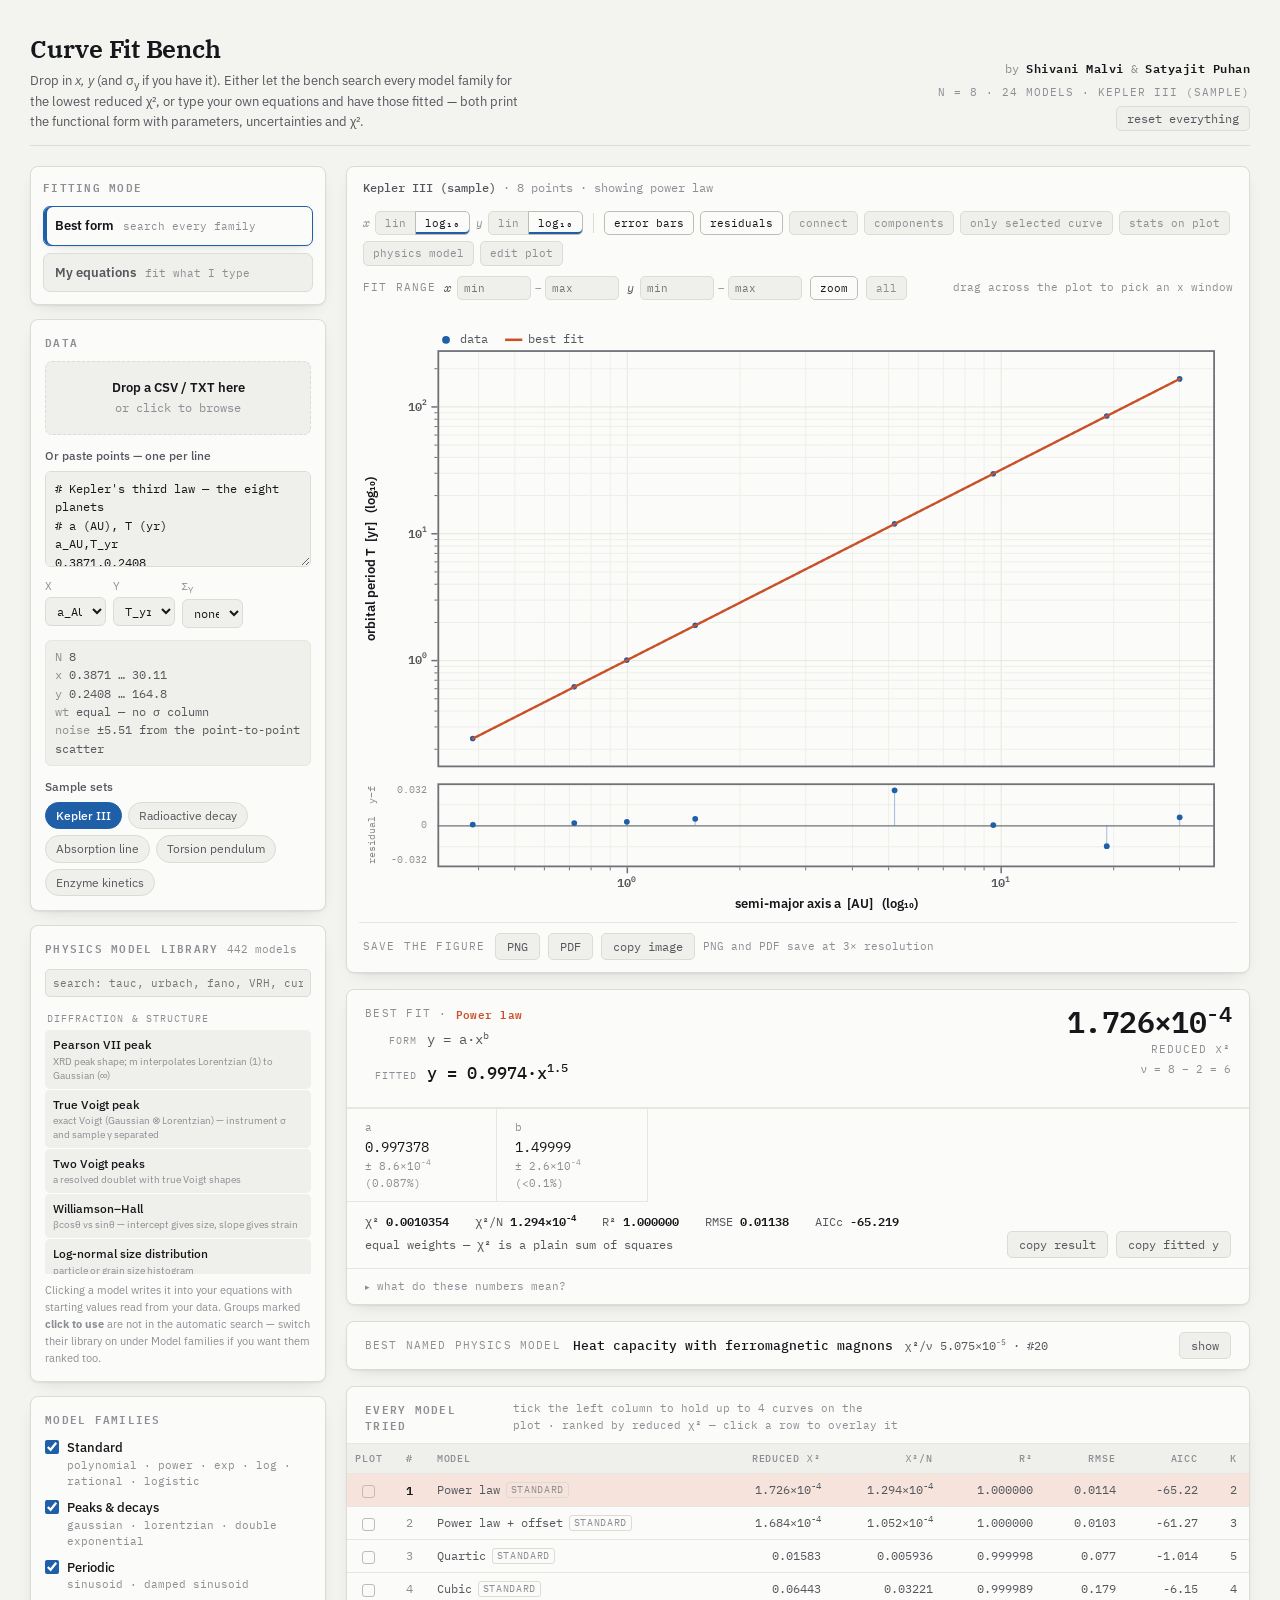
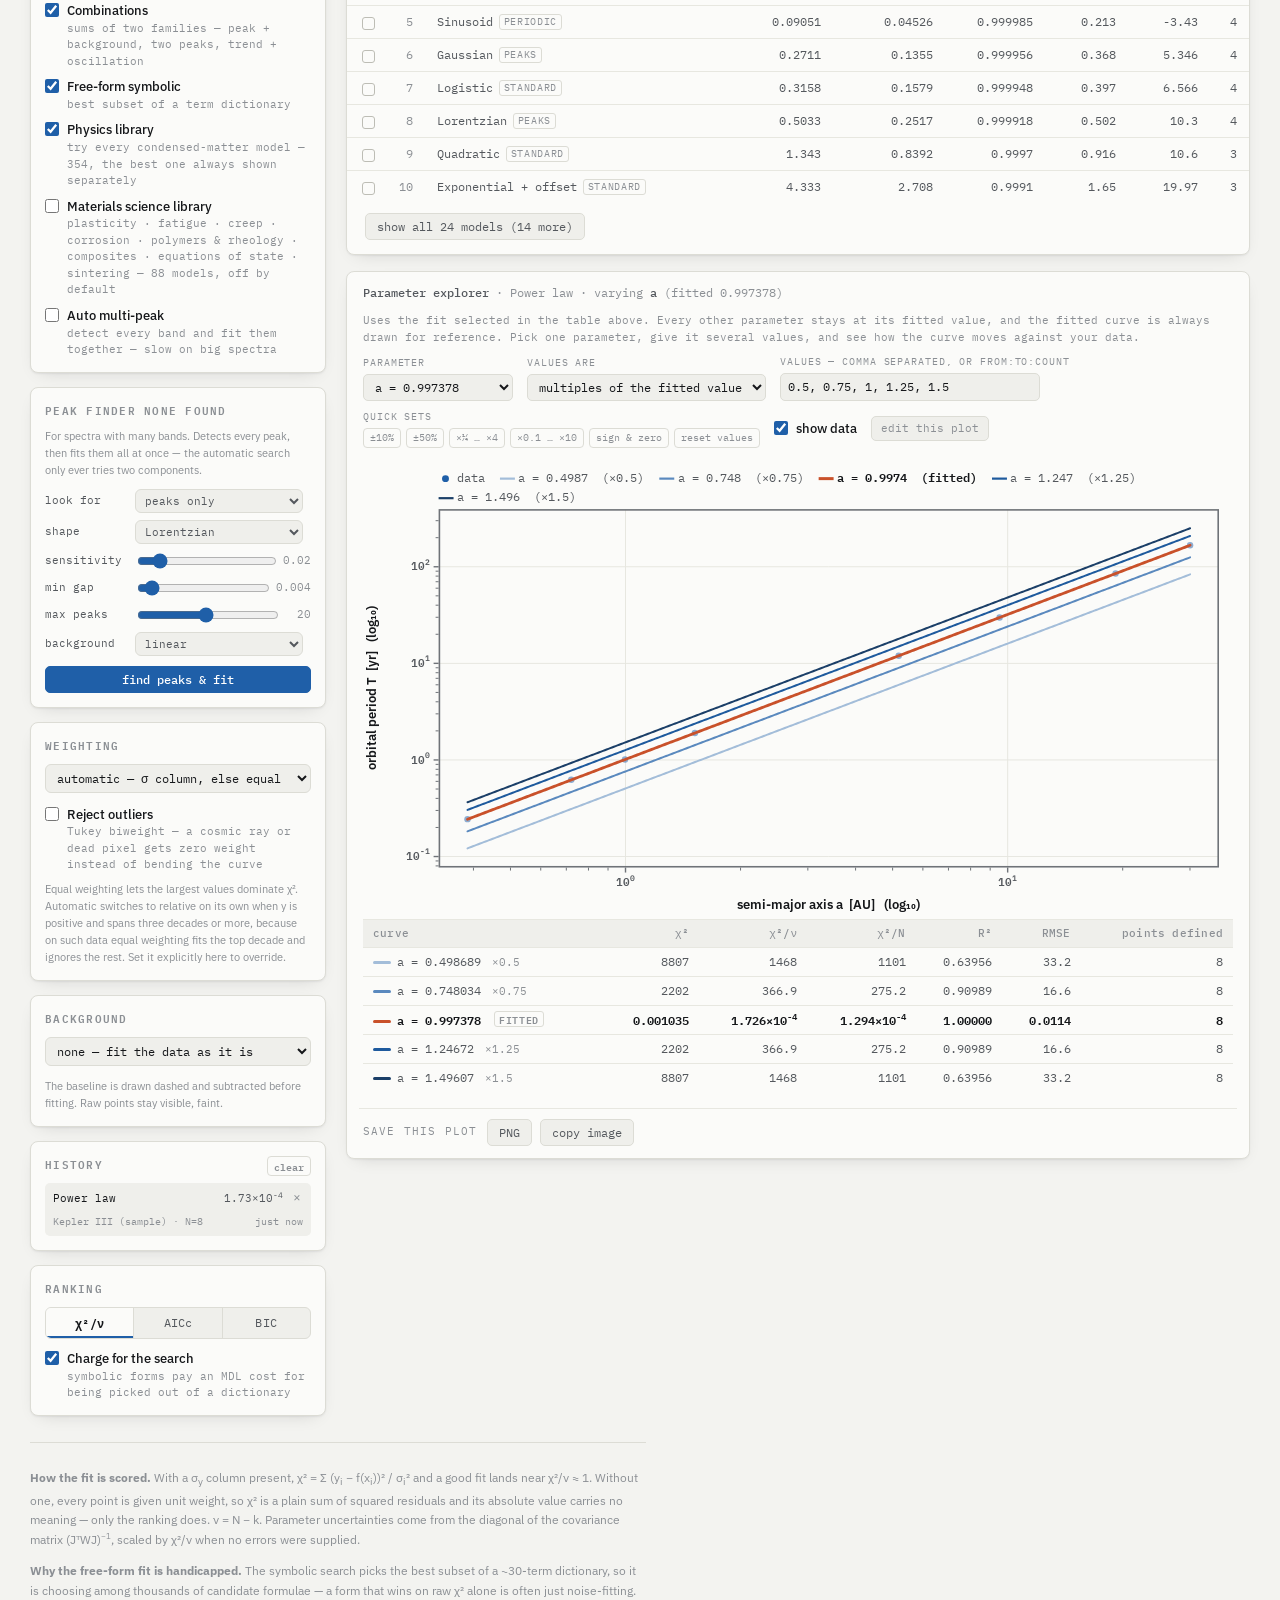
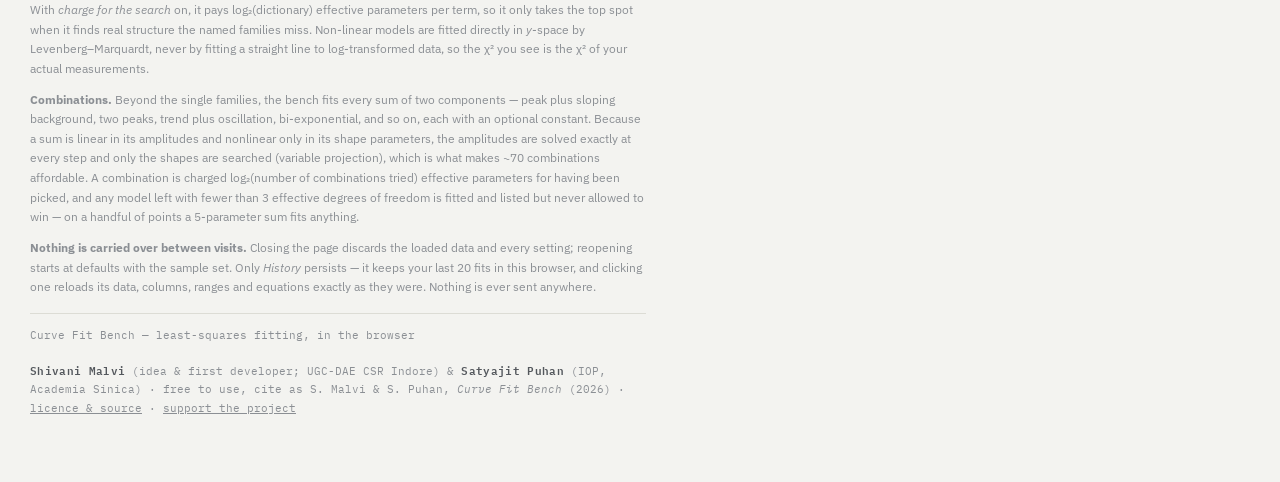
==== app/index.html @ 99abde85 "New Curve Fit Bench website: seven pages, plans and licensing Home with a live, computed fit animati" ====
<!doctype html>
<html lang="en">
<!--
  Curve Fit Bench
  Idea and first developer: Shivani Malvi (PhD scholar, UGC-DAE Consortium
  for Scientific Research, Indore). Developer: Satyajit Puhan (Postdoctoral
  researcher, Institute of Physics, Academia Sinica).
  Copyright (c) 2026 Satyajit Puhan (SIBI).

  FREE TO USE, NO MODIFICATION. You may use and run this file, unmodified,
  for any purpose, and publish the results you obtain with it, citing
  "S. Malvi and S. Puhan, Curve Fit Bench (2026)". You may not modify it, incorporate any
  part of it into other work, redistribute or host copies of it, or sell it
  without written permission. Full terms:
  https://github.com/satyajitpuhan/curve-fit-bench/blob/main/LICENSE

  Removing or altering this notice is a breach of the licence.
  Permission requests: puhansatyajit@gmail.com
-->
<head>
<meta charset="utf-8">
<meta name="viewport" content="width=device-width, initial-scale=1">
<meta name="copyright" content="Copyright (c) 2026 Satyajit Puhan (SIBI). Free to use; modification and redistribution require permission.">
<meta name="description" content="Least-squares curve fitting in the browser: 440+ condensed-matter and materials-science models, automatic model selection, physical bounds, uncertainties and a parameter explorer.">

<title>Curve Fit Bench</title>
<link rel="icon" href="data:image/svg+xml,%3Csvg%20xmlns%3D%27http%3A//www.w3.org/2000/svg%27%20viewBox%3D%270%200%2064%2064%27%3E%3Crect%20width%3D%2764%27%20height%3D%2764%27%20rx%3D%2714%27%20fill%3D%27%2315171a%27/%3E%3Cpath%20d%3D%27M10%2050%20C%2024%2048%2C%2030%2014%2C%2054%2012%27%20fill%3D%27none%27%20stroke%3D%27%23ef7c4d%27%20stroke-width%3D%274.5%27%20stroke-linecap%3D%27round%27/%3E%3Cg%20fill%3D%27%2363a2ea%27%3E%3Ccircle%20cx%3D%2714%27%20cy%3D%2747%27%20r%3D%273.6%27/%3E%3Ccircle%20cx%3D%2724%27%20cy%3D%2742%27%20r%3D%273.6%27/%3E%3Ccircle%20cx%3D%2731%27%20cy%3D%2730%27%20r%3D%273.6%27/%3E%3Ccircle%20cx%3D%2740%27%20cy%3D%2719%27%20r%3D%273.6%27/%3E%3Ccircle%20cx%3D%2751%27%20cy%3D%2714%27%20r%3D%273.6%27/%3E%3C/g%3E%3C/svg%3E">
<meta property="og:title" content="Curve Fit Bench">
<meta property="og:description" content="Least-squares curve fitting in the browser with 440+ condensed-matter and materials-science models. Nothing to install.">
<meta property="og:image" content="https://satyajitpuhan.github.io/curve-fit-bench/docs/images/social-preview.png">
<meta property="og:url" content="https://satyajitpuhan.github.io/curve-fit-bench/">
<meta name="twitter:card" content="summary_large_image">
</head>
<body>
<link rel="preconnect" href="https://fonts.googleapis.com">
<link rel="preconnect" href="https://fonts.gstatic.com" crossorigin>
<link rel="stylesheet" href="https://fonts.googleapis.com/css2?family=IBM+Plex+Mono:wght@400;500;600&family=IBM+Plex+Sans:wght@400;500;600&family=IBM+Plex+Serif:wght@500;600&display=swap">

<style>
:root{
  color-scheme: light;
  --paper:#f3f3f0;
  --surface:#fbfbf9;
  --surface-2:#efefeb;
  --ink:#15171a;
  --ink-2:#54585d;
  --ink-3:#8b8f94;
  --rule:#dcdcd5;
  --rule-soft:#e7e7e0;
  --grid:#e7e7e0;
  --grid-minor:#efefe9;
  --axis:#bdbdb5;
  --axis-strong:#6f7378;
  --data:#1f5fa8;
  --data-soft:rgba(31,95,168,.16);
  --fit:#c9512a;
  --fit-soft:rgba(201,81,42,.14);
  --comp:#a3379b;
  --phys:#0f7a8a;
  --datb:#2e7d5b;
  --fitb:#7a3ea8;
  --ov1:#2e8b57;
  --ov2:#8e44ad;
  --ov3:#0f7a8a;
  --ov4:#b06a00;
  --alt:#6c7a3f;
  --good:#15703f;
  --warn:#9c6510;
  --focus:#1f5fa8;
  --shadow:0 1px 2px rgba(20,22,26,.06), 0 6px 18px -10px rgba(20,22,26,.20);
  --mono:"IBM Plex Mono",ui-monospace,SFMono-Regular,Menlo,Consolas,monospace;
  --sans:"IBM Plex Sans",system-ui,-apple-system,"Segoe UI",sans-serif;
  --serif:"IBM Plex Serif",Georgia,"Times New Roman",serif;
}
@media (prefers-color-scheme: dark){
  :root:not([data-theme="light"]){
    color-scheme: dark;
    --paper:#121316;
    --surface:#191b1e;
    --surface-2:#202327;
    --ink:#f2f2ef;
    --ink-2:#b4b8be;
    --ink-3:#7c8087;
    --rule:#2b2e32;
    --rule-soft:#24272a;
    --grid:#24272a;
    --grid-minor:#1e2124;
    --axis:#3a3e43;
    --axis-strong:#9aa0a7;
    --data:#63a2ea;
    --data-soft:rgba(99,162,234,.20);
    --fit:#ef7c4d;
    --fit-soft:rgba(239,124,77,.18);
    --comp:#d878cf;
    --phys:#4fbccd;
    --datb:#4fc08d;
    --fitb:#c08ce0;
    --ov1:#5cc98d;
    --ov2:#c08ce0;
    --ov3:#4fbccd;
    --ov4:#e0a33f;
    --alt:#a5b96a;
    --good:#3fae70;
    --warn:#d69a3a;
    --focus:#63a2ea;
    --shadow:0 1px 2px rgba(0,0,0,.45), 0 8px 22px -12px rgba(0,0,0,.7);
  }
}
:root[data-theme="dark"]{
  color-scheme: dark;
  --paper:#121316;
  --surface:#191b1e;
  --surface-2:#202327;
  --ink:#f2f2ef;
  --ink-2:#b4b8be;
  --ink-3:#7c8087;
  --rule:#2b2e32;
  --rule-soft:#24272a;
  --grid:#24272a;
  --grid-minor:#1e2124;
  --axis:#3a3e43;
    --axis-strong:#9aa0a7;
  --data:#63a2ea;
  --data-soft:rgba(99,162,234,.20);
  --fit:#ef7c4d;
  --fit-soft:rgba(239,124,77,.18);
  --comp:#d878cf;
  --phys:#4fbccd;
  --datb:#4fc08d;
  --fitb:#c08ce0;
  --ov1:#5cc98d;
  --ov2:#c08ce0;
  --ov3:#4fbccd;
  --ov4:#e0a33f;
  --alt:#a5b96a;
  --good:#3fae70;
  --warn:#d69a3a;
  --focus:#63a2ea;
  --shadow:0 1px 2px rgba(0,0,0,.45), 0 8px 22px -12px rgba(0,0,0,.7);
}

*{box-sizing:border-box}
[hidden]{display:none!important}
body{
  background:var(--paper);
  color:var(--ink);
  font-family:var(--sans);
  font-size:14px;
  line-height:1.5;
  -webkit-font-smoothing:antialiased;
}
h1,h2,h3{margin:0;text-wrap:balance}
button,input,select,textarea{font:inherit;color:inherit}
:focus-visible{outline:2px solid var(--focus);outline-offset:2px;border-radius:3px}
sup{font-size:.72em;line-height:0}

/* ---------- shell ---------- */
.wrap{max-width:1320px;margin:0 auto;padding:22px 22px 56px}
header.masthead{
  display:flex;align-items:flex-end;justify-content:space-between;gap:20px;
  padding-bottom:14px;border-bottom:1px solid var(--rule);margin-bottom:20px;flex-wrap:wrap;
}
.brand h1{
  font-family:var(--serif);font-weight:600;font-size:25px;letter-spacing:-.01em;
}
.brand p{margin:3px 0 0;color:var(--ink-2);max-width:62ch;font-size:13px}
.masthead .meta{
  font-family:var(--mono);font-size:11px;color:var(--ink-3);
  text-transform:uppercase;letter-spacing:.09em;white-space:nowrap;
}
.mast-right{display:flex;flex-direction:column;align-items:flex-end;gap:6px}
.credit-top{
  font-family:var(--mono);font-size:12px;color:var(--ink-3);letter-spacing:.02em;
}
.credit-top b{color:var(--ink);font-weight:600;letter-spacing:.04em}
.mast-right .btn{padding:3px 10px}
.btn.arm{background:var(--warn);border-color:var(--warn);color:#fff;font-weight:500}

.bench{display:grid;grid-template-columns:296px minmax(0,1fr);gap:20px;align-items:start}
@media (max-width:940px){ .bench{grid-template-columns:minmax(0,1fr)} }

/* ---------- left rail ---------- */
.rail{display:flex;flex-direction:column;gap:14px}
.panel{
  background:var(--surface);border:1px solid var(--rule);border-radius:8px;
  padding:14px;box-shadow:var(--shadow);
}
.panel > h2{
  font-family:var(--mono);font-size:10.5px;font-weight:600;letter-spacing:.12em;
  text-transform:uppercase;color:var(--ink-3);margin-bottom:11px;
}
.field{display:flex;flex-direction:column;gap:6px;margin-bottom:12px}
.field:last-child{margin-bottom:0}
.field > label{font-size:12px;color:var(--ink-2);font-weight:500}

.seg{display:flex;border:1px solid var(--rule);border-radius:6px;overflow:hidden;background:var(--surface-2)}
.seg button{
  flex:1;background:none;border:0;padding:6px 4px;cursor:pointer;font-size:12px;
  color:var(--ink-2);font-family:var(--mono);letter-spacing:.02em;
}
.seg button + button{border-left:1px solid var(--rule)}
.seg button[aria-pressed="true"]{background:var(--surface);color:var(--ink);font-weight:600;box-shadow:inset 0 -2px 0 var(--data)}
.seg button:hover{color:var(--ink)}


.drop{
  border:1.5px dashed var(--rule);border-radius:7px;background:var(--surface-2);
  padding:16px 12px;text-align:center;cursor:pointer;transition:border-color .15s,background .15s;
}
.drop:hover,.drop.hot{border-color:var(--data);background:var(--data-soft)}
.drop strong{display:block;font-size:12.5px;font-weight:600}
.drop span{font-size:11.5px;color:var(--ink-3);font-family:var(--mono)}

textarea{
  width:100%;min-height:96px;resize:vertical;background:var(--surface-2);
  border:1px solid var(--rule);border-radius:6px;padding:8px 9px;
  font-family:var(--mono);font-size:12px;line-height:1.55;
}
select{
  background:var(--surface-2);border:1px solid var(--rule);border-radius:6px;
  padding:5px 7px;font-family:var(--mono);font-size:12px;width:100%;
}
.cols{display:grid;grid-template-columns:repeat(4,minmax(0,1fr));gap:7px}
.cols label{font-family:var(--mono);font-size:10.5px;color:var(--ink-3);letter-spacing:.06em;text-transform:uppercase;display:block;margin-bottom:3px}
.cols2{display:grid;grid-template-columns:1fr 1fr;gap:7px;margin-top:7px}
.cols2 label{font-family:var(--mono);font-size:10.5px;color:var(--ink-3);letter-spacing:.06em;text-transform:uppercase;display:block;margin-bottom:3px}

.chips{display:flex;flex-wrap:wrap;gap:6px}
.chip{
  background:var(--surface-2);border:1px solid var(--rule);border-radius:100px;
  padding:4px 10px;font-size:11.5px;cursor:pointer;color:var(--ink-2);
}
.chip:hover{border-color:var(--data);color:var(--ink)}
.chip[aria-pressed="true"]{background:var(--data);border-color:var(--data);color:#fff;font-weight:500}

.checks{display:flex;flex-direction:column;gap:8px}
.check{display:flex;align-items:flex-start;gap:8px;cursor:pointer;font-size:12.5px;color:var(--ink-2)}
.check input{margin:2px 0 0;accent-color:var(--data);width:14px;height:14px;flex:none}
.check b{color:var(--ink);font-weight:500;display:block;font-size:12.5px}
.check em{font-style:normal;color:var(--ink-3);font-size:11px;font-family:var(--mono);display:block}

.status{
  font-family:var(--mono);font-size:11.5px;color:var(--ink-2);
  background:var(--surface-2);border:1px solid var(--rule-soft);border-radius:6px;
  padding:7px 9px;line-height:1.6;
}
.status .k{color:var(--ink-3)}
.status.bad{color:var(--warn);border-color:var(--warn)}

.presetlist{display:flex;flex-direction:column;gap:1px;max-height:270px;overflow-y:auto;margin-top:7px}
.pgroup{
  font-family:var(--mono);font-size:9.5px;letter-spacing:.11em;text-transform:uppercase;
  color:var(--ink-3);padding:8px 2px 3px;position:sticky;top:0;background:var(--surface);
}
.pitem{
  display:block;width:100%;text-align:left;background:var(--surface-2);
  border:1px solid transparent;border-radius:5px;padding:5px 7px;cursor:pointer;
}
.pitem:hover{border-color:var(--data);background:var(--data-soft)}
.pitem b{display:block;font-size:11.5px;font-weight:500;color:var(--ink);font-family:var(--sans)}
.pitem em{display:block;font-style:normal;font-size:10px;color:var(--ink-3);line-height:1.4;margin-top:1px}
#libpanel h2 span{text-transform:none;letter-spacing:0;font-weight:400;color:var(--ink-3)}
#presetsearch{
  width:100%;background:var(--surface-2);border:1px solid var(--rule);border-radius:5px;
  padding:5px 7px;font-family:var(--mono);font-size:11px;
}
#presetsearch:focus{border-color:var(--data)}

.rangehint{margin:0 0 9px;font-size:11px;line-height:1.55;color:var(--ink-3)}
.rangegrid{display:grid;grid-template-columns:1fr 1fr;gap:7px}
.rangegrid label{
  display:grid;grid-template-columns:44px minmax(0,1fr);align-items:center;gap:6px;
  font-family:var(--mono);font-size:10.5px;color:var(--ink-3);
}
.rangegrid input{
  background:var(--surface-2);border:1px solid var(--rule);border-radius:5px;
  padding:4px 6px;font-family:var(--mono);font-size:11.5px;min-width:0;width:100%;
  font-variant-numeric:tabular-nums;
}
.rangegrid input:focus{border-color:var(--data)}

/* ---------- history ---------- */
.histlist{display:flex;flex-direction:column;gap:1px;max-height:230px;overflow-y:auto}
.hrow{
  display:grid;grid-template-columns:1fr auto auto;align-items:baseline;gap:8px;
  padding:6px 7px;border-radius:5px;cursor:pointer;background:var(--surface-2);
  border:1px solid transparent;
}
.hrow:hover{border-color:var(--data);background:var(--data-soft)}
.hrow .hm{
  font-family:var(--mono);font-size:11px;color:var(--ink);
  overflow:hidden;text-overflow:ellipsis;white-space:nowrap;
  grid-column:1;grid-row:1;
}
.hrow .hsrc{
  font-family:var(--mono);font-size:10px;color:var(--ink-3);
  grid-column:1;grid-row:2;white-space:nowrap;overflow:hidden;text-overflow:ellipsis;
}
.hrow .hchi{
  font-family:var(--mono);font-size:10.5px;color:var(--ink-2);
  font-variant-numeric:tabular-nums;grid-column:2;grid-row:1;
}
.hrow .hx{
  background:none;border:0;color:var(--ink-3);cursor:pointer;font-size:13px;
  line-height:1;padding:0 2px;grid-column:3;grid-row:1;
}
.hrow .hx:hover{color:var(--warn)}
.hrow .hwhen{font-family:var(--mono);font-size:10px;color:var(--ink-3);grid-column:2/4;grid-row:2;text-align:right}
.hempty{font-family:var(--mono);font-size:11px;color:var(--ink-3);padding:4px 2px}
.hrow.nodata .hm{opacity:.65}

/* ---------- the σ-column question ---------- */
.colask{
  border:1px solid var(--data);border-radius:7px;background:var(--data-soft);
  padding:10px 11px;margin-bottom:10px;
}
.colask p{margin:0 0 9px;font-size:12px;line-height:1.55;color:var(--ink)}
.colask code{font-family:var(--mono);color:var(--ink-2);font-size:11.5px}
.colask-btns{display:flex;gap:7px;flex-wrap:wrap}
.colask-btns .btn{background:var(--surface)}
.colask-btns .btn:first-child{background:var(--data);border-color:var(--data);color:#fff;font-weight:500}

/* ---------- mode switch ---------- */
.modepanel{padding:12px}
.modes{display:flex;flex-direction:column;gap:7px}
.mode{
  text-align:left;background:var(--surface-2);border:1px solid var(--rule);
  border-radius:7px;padding:9px 11px;cursor:pointer;
  display:flex;align-items:baseline;gap:9px;transition:border-color .14s,background .14s;
}
.mode:hover{border-color:var(--axis-strong)}
.mode b{font-size:13px;font-weight:600;color:var(--ink-2);white-space:nowrap}
.mode em{font-style:normal;font-family:var(--mono);font-size:10.5px;color:var(--ink-3);line-height:1.3}
.mode[aria-pressed="true"]{
  background:var(--surface);border-color:var(--data);
  box-shadow:inset 3px 0 0 var(--data), var(--shadow);
}
.mode[aria-pressed="true"] b{color:var(--ink)}

/* ---------- equations ---------- */
#equations{min-height:110px;font-size:12.5px}
.eqhelp{
  font-family:var(--mono);font-size:11px;color:var(--ink-3);line-height:1.75;
  margin-top:9px;
}
.eqhelp code{color:var(--data);font-family:var(--mono)}
.eqhelp b{color:var(--ink-2);font-weight:500}
details.fnlist{margin-top:8px}
details.fnlist summary{
  cursor:pointer;font-family:var(--mono);font-size:11px;color:var(--ink-2);
  list-style:none;display:flex;align-items:center;gap:6px;
}
details.fnlist summary::-webkit-details-marker{display:none}
details.fnlist summary::before{content:"▸";color:var(--ink-3);font-size:9px;transition:transform .15s}
details.fnlist[open] summary::before{transform:rotate(90deg)}
details.fnlist .body{
  font-family:var(--mono);font-size:10.5px;color:var(--ink-3);line-height:1.8;
  padding:7px 0 0 14px;word-spacing:.15em;
}
.eqerr{
  font-family:var(--mono);font-size:11px;color:var(--warn);line-height:1.6;
  border-left:2px solid var(--warn);padding:5px 0 5px 9px;margin-top:9px;
}
.eqerr .src{color:var(--ink-2);display:block}

/* ---------- glossary ---------- */
details.gloss{border-top:1px solid var(--rule-soft)}
details.gloss summary{
  cursor:pointer;list-style:none;padding:9px 18px;
  font-family:var(--mono);font-size:11px;color:var(--ink-3);
  display:flex;align-items:center;gap:7px;
}
details.gloss summary::-webkit-details-marker{display:none}
details.gloss summary::before{content:"▸";font-size:9px;transition:transform .15s}
details.gloss[open] summary::before{transform:rotate(90deg)}
details.gloss summary:hover{color:var(--ink-2)}
.glossgrid{
  display:grid;grid-template-columns:repeat(auto-fill,minmax(250px,1fr));
  gap:0 0;padding:0 0 4px;
}
.gitem{padding:8px 18px 10px;border-top:1px solid var(--rule-soft)}
.gitem dt{font-family:var(--mono);font-size:12px;color:var(--ink);font-weight:600;margin-bottom:2px}
.gitem dd{margin:0;font-size:11.5px;color:var(--ink-2);line-height:1.6}
.fam.warnfam{color:var(--warn);border-color:var(--warn)}
.modelnote{font-size:12px;color:var(--ink-2);line-height:1.5}
.physbar{
  display:flex;align-items:center;gap:12px;padding:10px 18px;flex-wrap:wrap;
}
.physbar-l{
  font-family:var(--mono);font-size:10.5px;letter-spacing:.11em;text-transform:uppercase;
  color:var(--ink-3);
}
.physbar-n{font-family:var(--mono);font-size:13px;color:var(--ink);font-weight:500}
.physbar-c{font-family:var(--mono);font-size:11.5px;color:var(--ink-2);font-variant-numeric:tabular-nums}
.physbar .btn{margin-left:auto}
.physcurvekey{
  display:inline-block;font-size:9.5px;letter-spacing:.06em;text-transform:uppercase;
  color:var(--phys);border:1px solid var(--phys);border-radius:3px;padding:0 5px;margin-left:6px;
}
.physlab{
  display:inline-block;font-size:9.5px;letter-spacing:.06em;text-transform:uppercase;
  color:var(--good);border:1px solid var(--good);border-radius:3px;padding:0 5px;margin-left:6px;
}
.symbolic-note{color:var(--ink-3);font-size:11.5px;font-family:var(--mono)}
.serieskey{
  display:inline-block;font-family:var(--mono);font-size:11px;font-weight:600;
  border-radius:3px;padding:0 5px;margin-right:2px;color:#fff;
}
.serieskey-b{background:var(--datb)}
.tg-phys{border-color:var(--phys);color:var(--phys)}

/* ---------- style editor ---------- */
.tg-accent[aria-pressed="true"]{background:var(--data);border-color:var(--data);color:#fff}
.tg-phys{border-color:var(--phys);color:var(--phys)}
.tg-phys[aria-pressed="true"]{background:var(--phys);border-color:var(--phys);color:#fff}
.styleeditor{
  display:grid;grid-template-columns:repeat(auto-fit,minmax(216px,1fr));gap:0;
  border:1px solid var(--rule);border-radius:7px;background:var(--surface-2);
  margin:0 4px 12px;overflow:hidden;
}
.sgroup{padding:11px 13px 13px;border-right:1px solid var(--rule);border-bottom:1px solid var(--rule)}
.sgroup h3{
  font-family:var(--mono);font-size:10px;letter-spacing:.11em;text-transform:uppercase;
  color:var(--ink-3);font-weight:600;margin-bottom:9px;
}
.sf{
  display:grid;grid-template-columns:82px 1fr auto;align-items:center;gap:8px;
  font-family:var(--mono);font-size:11px;color:var(--ink-2);margin-bottom:7px;
}
.sf.wide{grid-template-columns:56px 1fr}
.sf:last-child{margin-bottom:0}
.sf input[type="text"]{
  background:var(--surface);border:1px solid var(--rule);border-radius:5px;
  padding:4px 7px;font-family:var(--mono);font-size:11.5px;min-width:0;width:100%;
}
.sf input[type="range"]{width:100%;min-width:0;accent-color:var(--data);height:16px}
.sf output{font-variant-numeric:tabular-nums;color:var(--ink-3);min-width:26px;text-align:right}
.sf select{padding:3px 5px;font-size:11px}
.sf input[type="color"]{
  width:100%;height:22px;padding:0;border:1px solid var(--rule);border-radius:5px;
  background:var(--surface);cursor:pointer;
}
.sf.check2{grid-template-columns:auto 1fr;cursor:pointer}
.sf.check2 input{accent-color:var(--data);width:14px;height:14px}
.sf.pair{grid-template-columns:56px minmax(0,1fr) minmax(0,1fr)}
.stgrid{display:grid;grid-template-columns:1fr 1fr;gap:5px 8px;margin-bottom:9px}
.stgrid .sf{margin-bottom:0}
.shint{font-family:var(--mono);font-size:10px;color:var(--ink-3);line-height:1.5;margin:2px 0 8px}
.mini{
  background:var(--surface);border:1px solid var(--rule);border-radius:4px;
  font-family:var(--mono);font-size:9.5px;padding:2px 6px;cursor:pointer;color:var(--ink-3);
}
.mini:hover{border-color:var(--data);color:var(--ink-2)}
.sactions{margin-top:10px}

.exportbar{
  display:flex;align-items:center;gap:8px;padding:10px 4px 6px;flex-wrap:wrap;
  border-top:1px solid var(--rule-soft);margin-top:8px;
}
.exlabel{
  font-family:var(--mono);font-size:10.5px;letter-spacing:.11em;text-transform:uppercase;
  color:var(--ink-3);margin-right:2px;
}
.exnote{font-family:var(--mono);font-size:10.5px;color:var(--ink-3)}

.credit{
  margin-top:16px;padding-top:12px;border-top:1px solid var(--rule);
  font-family:var(--mono);font-size:11px;color:var(--ink-3);
  display:flex;justify-content:space-between;gap:16px;flex-wrap:wrap;
}
.credit b{color:var(--ink-2);font-weight:600;letter-spacing:.03em}

/* ---------- stage ---------- */
.stage{display:flex;flex-direction:column;gap:16px;min-width:0}
.plotcard{
  background:var(--surface);border:1px solid var(--rule);border-radius:8px;
  padding:12px 12px 6px;box-shadow:var(--shadow);position:relative;
}
.plothead{
  display:flex;align-items:center;justify-content:space-between;gap:14px;
  padding:0 4px 10px;flex-wrap:wrap;
}
.plotcaption{
  font-family:var(--mono);font-size:11.5px;color:var(--ink-3);
  max-width:66%;line-height:1.5;overflow-wrap:anywhere;
}
.plotcaption b{color:var(--ink-2);font-weight:500}
.toggles{display:flex;gap:6px;align-items:center;flex-wrap:wrap}
.axgroup{display:inline-flex;align-items:center;gap:0}
.axlab{
  font-family:var(--mono);font-size:11px;color:var(--ink-3);
  margin-right:5px;font-style:italic;
}
.axgroup .axtg{border-radius:0;margin-left:-1px}
.axgroup .axtg:first-of-type{border-radius:5px 0 0 5px;margin-left:0}
.axgroup .axtg:last-of-type{border-radius:0 5px 5px 0}
.axtg[aria-pressed="true"]{
  background:var(--surface);color:var(--ink);border-color:var(--data);
  box-shadow:inset 0 -2px 0 var(--data);position:relative;z-index:1;
}
.axsep{width:1px;align-self:stretch;background:var(--rule);margin:2px 4px}
.tg{
  background:var(--surface-2);border:1px solid var(--rule);border-radius:5px;
  padding:3px 9px;font-size:11px;font-family:var(--mono);cursor:pointer;color:var(--ink-3);
}
.tg[aria-pressed="true"]{color:var(--ink);border-color:var(--axis);background:var(--surface)}
.rangebar{
  display:flex;align-items:center;gap:8px;flex-wrap:wrap;
  padding:0 4px 10px;margin-bottom:2px;
}
.rblab{
  font-family:var(--mono);font-size:10.5px;letter-spacing:.11em;text-transform:uppercase;
  color:var(--ink-3);
}
.rbgroup{display:inline-flex;align-items:center;gap:4px}
.rbgroup i{font-family:var(--mono);font-size:11.5px;color:var(--ink-2);font-style:italic;width:9px}
.rbgroup input{
  width:74px;background:var(--surface-2);border:1px solid var(--rule);border-radius:5px;
  padding:3px 6px;font-family:var(--mono);font-size:11px;font-variant-numeric:tabular-nums;
}
.rbgroup input:focus{border-color:var(--data);outline:none}
.rbdash{color:var(--ink-3);font-size:11px}
.rbstat{font-family:var(--mono);font-size:10.5px;color:var(--warn)}
.rbhint{font-family:var(--mono);font-size:10.5px;color:var(--ink-3);margin-left:auto}

.plotwrap{position:relative;width:100%}
canvas{display:block;width:100%;height:auto;touch-action:none}
.tip{
  position:absolute;pointer-events:none;background:var(--surface);
  border:1px solid var(--axis);border-radius:6px;padding:6px 9px;
  font-family:var(--mono);font-size:11.5px;line-height:1.65;color:var(--ink);
  box-shadow:var(--shadow);white-space:nowrap;z-index:5;
}
.tip .k{color:var(--ink-3)}

/* ---------- result readout ---------- */
.result{
  background:var(--surface);border:1px solid var(--rule);border-radius:8px;
  box-shadow:var(--shadow);overflow:hidden;
}
.result .top{
  display:grid;grid-template-columns:minmax(0,1fr) auto;gap:20px;align-items:start;
  padding:16px 18px;border-bottom:1px solid var(--rule-soft);
}
@media (max-width:640px){ .result .top{grid-template-columns:minmax(0,1fr)} }
.eyebrow{
  font-family:var(--mono);font-size:10.5px;letter-spacing:.12em;text-transform:uppercase;
  color:var(--ink-3);margin-bottom:7px;display:flex;align-items:center;gap:8px;
}
.eyebrow .tagname{color:var(--fit);font-weight:600;letter-spacing:.04em;text-transform:none}
.formrow{display:grid;grid-template-columns:52px minmax(0,1fr);gap:10px;align-items:baseline;margin-top:6px}
.formrow .flab{
  font-family:var(--mono);font-size:9.5px;letter-spacing:.11em;text-transform:uppercase;
  color:var(--ink-3);text-align:right;padding-top:3px;
}
.fform{
  font-family:var(--mono);font-size:13.5px;line-height:1.6;color:var(--ink-2);
  overflow-x:auto;padding-bottom:2px;
}
.formula{
  font-family:var(--mono);font-size:17px;font-weight:500;line-height:1.65;
  color:var(--ink);overflow-x:auto;padding-bottom:4px;
}
.formula .note{color:var(--ink-3);font-size:12px;font-weight:400}
.hero{text-align:right;font-variant-numeric:tabular-nums}
.hero .v{font-family:var(--mono);font-size:30px;font-weight:600;line-height:1;letter-spacing:-.02em}
.hero .l{font-family:var(--mono);font-size:10.5px;letter-spacing:.1em;text-transform:uppercase;color:var(--ink-3);margin-top:6px}
.pgtag{float:right;font-family:var(--mono);font-size:9px;letter-spacing:.06em;text-transform:uppercase;color:var(--ink-3);border:1px solid var(--rule);border-radius:2px;padding:0 4px;font-weight:400}
.hero .sub{font-family:var(--mono);font-size:11px;color:var(--ink-3);margin-top:3px}

.paramgrid{
  display:grid;grid-template-columns:repeat(auto-fill,minmax(148px,1fr));
  gap:0;border-top:1px solid var(--rule-soft);
}
.pcell{padding:10px 18px;border-right:1px solid var(--rule-soft);border-bottom:1px solid var(--rule-soft)}
.pcell .pn{font-family:var(--mono);font-size:11px;color:var(--ink-3);letter-spacing:.04em}
.pcell .pv{font-family:var(--mono);font-size:14px;font-variant-numeric:tabular-nums;margin-top:2px}
.pcell .pe{font-family:var(--mono);font-size:11px;color:var(--ink-3);font-variant-numeric:tabular-nums}
.statsbar{
  display:flex;flex-wrap:wrap;gap:0 26px;padding:10px 18px;
  font-family:var(--mono);font-size:12px;color:var(--ink-2);
  font-variant-numeric:tabular-nums;align-items:center;
}
.statsbar b{color:var(--ink);font-weight:600}
.statsbar .flag{color:var(--warn)}
.statsbar .ok{color:var(--good)}
.actions{margin-left:auto;display:flex;gap:8px}
.btn{
  background:var(--surface-2);border:1px solid var(--rule);border-radius:5px;
  padding:4px 11px;font-size:11.5px;font-family:var(--mono);cursor:pointer;color:var(--ink-2);
}
.btn:hover{border-color:var(--data);color:var(--ink)}

/* ---------- ranked table ---------- */
.tablecard{
  background:var(--surface);border:1px solid var(--rule);border-radius:8px;
  box-shadow:var(--shadow);overflow:hidden;
}
.tablecard h2{
  font-family:var(--mono);font-size:10.5px;font-weight:600;letter-spacing:.12em;
  text-transform:uppercase;color:var(--ink-3);padding:13px 18px 10px;
  display:flex;justify-content:space-between;align-items:center;gap:12px;
}
.tablecard h2 span{text-transform:none;letter-spacing:0;font-weight:400;font-size:11px}
th:first-child,td.ovcell{width:34px;text-align:center;padding-left:8px;padding-right:4px}
.ovbtn{
  width:13px;height:13px;border-radius:3px;border:1.5px solid var(--axis);
  background:transparent;cursor:pointer;padding:0;display:inline-block;vertical-align:middle;
}
.ovbtn:hover{border-color:var(--data)}
.ovbtn.on{border-width:1.5px}
.tscroll{overflow-x:auto}
table{border-collapse:collapse;width:100%;font-variant-numeric:tabular-nums}
th,td{padding:7px 12px;text-align:right;white-space:nowrap;border-top:1px solid var(--rule-soft)}
th{
  font-family:var(--mono);font-size:10px;letter-spacing:.09em;text-transform:uppercase;
  color:var(--ink-3);font-weight:500;background:var(--surface-2);position:sticky;top:0;
}
td{font-family:var(--mono);font-size:12px;color:var(--ink-2)}
th:nth-child(2),td:nth-child(2){text-align:right;width:30px;color:var(--ink-3)}
th:nth-child(3),td:nth-child(3){text-align:left;white-space:normal;min-width:150px}
tbody tr{cursor:pointer}
tbody tr:hover{background:var(--surface-2)}
tbody tr[aria-selected="true"]{background:var(--fit-soft)}
tbody tr[aria-selected="true"] td:nth-child(2){color:var(--ink);font-weight:600}
td .fam{
  display:inline-block;font-size:9.5px;letter-spacing:.07em;text-transform:uppercase;
  color:var(--ink-3);border:1px solid var(--rule);border-radius:3px;padding:0 4px;margin-left:6px;
  vertical-align:1px;
}
/* ---------- parameter explorer ---------- */
.explorebar{display:flex;flex-wrap:wrap;gap:8px 14px;align-items:flex-end;padding:0 4px 10px}
.explorebar .xf{display:flex;flex-direction:column;gap:4px;min-width:0}
.explorebar .xf > span{font-family:var(--mono);font-size:10px;letter-spacing:.09em;text-transform:uppercase;color:var(--ink-3)}
.explorebar select,.explorebar input[type=text]{background:var(--surface-2);border:1px solid var(--rule);border-radius:5px;padding:4px 7px;font-family:var(--mono);font-size:12px;min-width:0}
.explorebar #xp-param{min-width:150px}
.explorebar #xp-values{width:min(260px,70vw)}
.xpquick{display:flex;gap:5px;flex-wrap:wrap}
.segstrip{display:flex;gap:12px;align-items:flex-start;padding:10px 4px 4px;border-top:1px solid var(--rule-soft);flex-wrap:wrap}
.segbody{flex:1;min-width:220px;display:flex;flex-direction:column;gap:6px}
.segcells{display:grid;grid-template-columns:repeat(auto-fit,minmax(58px,1fr));gap:4px}
.segcell{display:flex;flex-direction:column;align-items:center;padding:4px 2px;border-radius:5px;font-family:var(--mono);font-size:11px;border:1px solid var(--rule)}
.segcell i{font-style:normal;font-size:9.5px;color:var(--ink-3)}
.segcell b{font-weight:600}
.segcell.ok{background:color-mix(in srgb,#2e8b57 14%,transparent)}
.segcell.warnish{background:color-mix(in srgb,#e08a00 22%,transparent)}
.segcell.flag{background:color-mix(in srgb,#c0392b 22%,transparent)}
.xpedit{margin:0 4px 12px;border:1px solid var(--rule);border-radius:8px;background:var(--surface-2);padding:10px 12px}
.xpedit[hidden]{display:none}
.xpedit .xpgrid{display:grid;grid-template-columns:repeat(auto-fill,minmax(150px,1fr));gap:8px 12px}
.xpedit label{display:flex;flex-direction:column;gap:3px;font-family:var(--mono);font-size:10px;letter-spacing:.06em;text-transform:uppercase;color:var(--ink-3);min-width:0}
.xpedit label.inl{flex-direction:row;align-items:center;gap:6px;text-transform:none;letter-spacing:0;font-size:12px;color:var(--ink-2)}
.xpedit input[type=text],.xpedit input[type=number],.xpedit select{background:var(--surface);border:1px solid var(--rule);border-radius:5px;padding:4px 6px;font-family:var(--mono);font-size:12px;min-width:0;width:100%;color:var(--ink)}
.xpedit input[type=color]{width:100%;height:26px;border:1px solid var(--rule);border-radius:5px;background:var(--surface);padding:1px}
.xpedit h4{margin:10px 0 6px;font-family:var(--mono);font-size:10px;letter-spacing:.09em;text-transform:uppercase;color:var(--ink-2);font-weight:600}
.xpedit h4:first-child{margin-top:0}
.xpedit .xpedit-foot{display:flex;gap:8px;justify-content:flex-end;margin-top:10px}
.xpnote{font-family:var(--mono);font-size:11px;color:var(--ink-3);padding:0 4px 8px;line-height:1.55}
.xpnote.bad{color:var(--warn)}
.xptable{padding:4px 4px 8px}
.xptable table td,.xptable table th{padding:5px 10px}
#xp-table th,#xp-table td{text-align:right;width:auto;min-width:0;color:var(--ink-2);padding-left:10px;padding-right:10px}
#xp-table th{color:var(--ink-3);text-transform:none;letter-spacing:.02em;font-size:11px}
#xp-table tr.xpfit td{color:var(--ink);font-weight:600}
.xpmult{color:var(--ink-3);font-size:11px;margin-left:4px}
#xp-table th:first-child,#xp-table td:first-child{text-align:left;white-space:nowrap}
#xp-table tbody tr{cursor:default}
.xpsw{display:inline-block;width:18px;height:3px;border-radius:2px;vertical-align:middle;margin-right:6px}
.empty{padding:26px 18px;color:var(--ink-3);font-family:var(--mono);font-size:12px}

footer.foot{
  margin-top:26px;padding-top:14px;border-top:1px solid var(--rule);
  color:var(--ink-3);font-size:11.5px;line-height:1.7;max-width:88ch;
}
footer.foot code{font-family:var(--mono);color:var(--ink-2)}

.busy{opacity:.45;transition:opacity .12s}
.working{
  position:absolute;inset:0;display:flex;align-items:center;justify-content:center;
  pointer-events:none;z-index:6;
}
.working span{
  font-family:var(--mono);font-size:12px;color:var(--ink);
  background:var(--surface);border:1px solid var(--axis);border-radius:6px;
  padding:7px 13px;box-shadow:var(--shadow);
}
@media (prefers-reduced-motion: reduce){ *{animation:none!important;transition:none!important} }
</style>

<div class="wrap">
  <header class="masthead">
    <div class="brand">
      <h1>Curve Fit Bench</h1>
      <p>Drop in <em>x, y</em> (and σ<sub>y</sub> if you have it). Either let the bench search every model family for the lowest reduced χ², or type your own equations and have those fitted — both print the functional form with parameters, uncertainties and χ².</p>
    </div>
    <div class="mast-right">
      <div class="credit-top">by <b>Shivani Malvi</b> &amp; <b>Satyajit Puhan</b></div>
      <div class="meta" id="metaline">—</div>
      <button class="btn" id="resetall" title="clear the loaded data and put every setting back to its default (history is kept)">reset everything</button>
    </div>
  </header>

  <div class="bench">
    <aside class="rail">

      <section class="panel modepanel">
        <h2>Fitting mode</h2>
        <div class="modes" role="group" aria-label="fitting mode">
          <button class="mode" data-mode="auto" aria-pressed="true">
            <b>Best form</b><em>search every family</em>
          </button>
          <button class="mode" data-mode="manual" aria-pressed="false">
            <b>My equations</b><em>fit what I type</em>
          </button>
        </div>
      </section>

      <section class="panel">
        <h2>Data</h2>
        <div class="drop" id="drop" tabindex="0" role="button" aria-label="Choose a CSV file or drop one here">
          <strong>Drop a CSV / TXT here</strong>
          <span>or click to browse</span>
        </div>
        <input type="file" id="file" accept=".csv,.txt,.tsv,.dat" hidden>
        <div class="field" style="margin-top:12px">
          <label for="paste">Or paste points — one per line</label>
          <textarea id="paste" spellcheck="false" placeholder="0.387  0.241&#10;0.723  0.615&#10;1.000  1.000"></textarea>
        </div>
        <div class="field">
          <div class="cols">
            <div><label for="colx">x</label><select id="colx"></select></div>
            <div><label for="coly">y</label><select id="coly"></select></div>
            <div><label for="cols">σ<sub>y</sub></label><select id="colsig"></select></div>
            <div><label for="coly2" title="fit a second y column against the same x, side by side">y&#8322;</label><select id="coly2"></select></div>
          </div>
          <div class="field" id="grpfield" style="margin-top:10px" hidden>
            <label for="colgrp">Split into datasets by</label>
            <select id="colgrp"></select>
            <div class="cols2" id="grppick" hidden>
              <div><label for="grpa">first</label><select id="grpa"></select></div>
              <div><label for="grpb">second</label><select id="grpb"></select></div>
            </div>
          </div>
          <p class="rangehint" id="y2hint" style="margin:7px 0 0" hidden>Two datasets are being fitted against the same x. The <b>fit range</b> in x applies to both; the y limits apply to y only.</p>
          <div class="field" id="loopfield" style="margin-top:10px" hidden>
            <label><input type="checkbox" id="loopsplit"> Split the sweep into its two branches</label>
            <p class="rangehint" id="loophint" style="margin:5px 0 0">x doubles back on itself, so this is a loop and not a function of x
              &mdash; a hysteresis loop, a forward-and-reverse sweep. Fitted whole, every model
              is pulled to the average of the two branches, which is the anhysteretic curve and
              not the loop. Split it and the rising and falling branches are fitted separately,
              side by side.</p>
          </div>
        </div>
        <div class="colask" id="colask" hidden>
          <p id="colask-q"></p>
          <div class="colask-btns">
            <button class="btn" id="colask-yes"></button>
            <button class="btn" id="colask-no">no — just x and y</button>
          </div>
        </div>
        <div class="status" id="status">—</div>
        <div class="field" style="margin-top:12px">
          <label>Sample sets</label>
          <div class="chips" id="samples"></div>
        </div>
      </section>

      <section class="panel" id="libpanel">
        <h2>Physics model library <span id="libcount"></span></h2>
        <input type="text" id="presetsearch" placeholder="search: tauc, urbach, fano, VRH, curie, voigt&hellip;">
        <div id="presetlist" class="presetlist"></div>
        <p class="rangehint" style="margin:8px 0 0">Clicking a model writes it into your equations with starting values read from your data. Groups marked <b>click to use</b> are not in the automatic search — switch their library on under Model families if you want them ranked too.</p>
      </section>

      <section class="panel" id="eqpanel" hidden>
        <h2>Your equations</h2>
        <textarea id="equations" spellcheck="false" placeholder="A*exp(-x/tau) + c"></textarea>
        <div style="display:flex;justify-content:flex-end;margin-top:6px"><button class="mini" id="eq-clear">clear equations</button></div>
        <div class="eqhelp">
          <b>x</b> is your data; every other letter becomes a fitted parameter.<br>
          One equation per line. <code>#</code> starts a comment.<br>
          Starting values after <code>;</code> — <code>A=100, tau=5</code><br>
          <code>!</code> pins a parameter — <code>!c=0</code> holds c at zero.<br>
          Physical bounds — <code>A&gt;0</code>, <code>n&gt;=1</code>, <code>0&lt;eta&lt;1</code>
        </div>
        <details class="fnlist">
          <summary>functions you can use</summary>
          <div class="body">
            exp ln log10 log2 sqrt cbrt abs sign<br>
            <b>numerical physics:</b> bcsgap(t) rhos(t,&alpha;) rhod(t,&alpha;) cesbcs(t,&alpha;) whh(t) mfmag(t,J) fdint(j,&eta;) spbseeb(n,m*,T,&lambda;) callaway(T,&theta;,a,b) drudeR(&omega;,&epsilon;&infin;,&omega;p,&gamma;) dlR(&omega;,&epsilon;&infin;,&omega;p,&gamma;,S,&omega;0,&gamma;0) spherepoly(q,R,p)<br>
            <b>condensed matter:</b> voigt(dx,&sigma;,&gamma;) dynes(E,&Delta;,&Gamma;) dynest(E,&Delta;,&Gamma;,kT) btk(E,&Delta;,Z) btkt(E,&Delta;,Z,kT) fermi(E,kT) bose(E,kT) smearstep(E,E0,kT) frota(E,&Gamma;) digamma brillouin(y,J) langevin lambertw bgint(z,n) debyecv(T/&theta;) coth sech sinc softplus<br>
            sin cos tan asin acos atan<br>
            sinh cosh tanh erf erfc gamma lgamma<br>
            floor ceil round step heaviside<br>
            min(a,b) max(a,b) mod(a,b) atan2(a,b) pow(a,b)<br>
            constants: pi, e &nbsp;·&nbsp; <code>^</code> or <code>**</code> for powers
          </div>
        </details>
        <label class="check" style="margin-top:11px"><input type="checkbox" id="cmp-auto" checked>
          <span><b>Show the best automatic fit too</b><em>drawn dashed, for comparison against yours</em></span></label>
        <div id="eqerrors"></div>
      </section>

      <section class="panel" id="autopanel">
        <h2>Model families</h2>
        <div class="checks">
          <label class="check"><input type="checkbox" id="g-standard" checked>
            <span><b>Standard</b><em>polynomial · power · exp · log · rational · logistic</em></span></label>
          <label class="check"><input type="checkbox" id="g-peaks" checked>
            <span><b>Peaks &amp; decays</b><em>gaussian · lorentzian · double exponential</em></span></label>
          <label class="check"><input type="checkbox" id="g-periodic" checked>
            <span><b>Periodic</b><em>sinusoid · damped sinusoid</em></span></label>
          <label class="check"><input type="checkbox" id="g-composite" checked>
            <span><b>Combinations</b><em>sums of two families — peak + background, two peaks, trend + oscillation</em></span></label>
          <label class="check"><input type="checkbox" id="g-symbolic" checked>
            <span><b>Free-form symbolic</b><em>best subset of a term dictionary</em></span></label>
          <label class="check"><input type="checkbox" id="g-library" checked>
            <span><b>Physics library</b><em>try every condensed-matter model — <span id="libcount2">79</span>, the best one always shown separately</em></span></label>
          <label class="check"><input type="checkbox" id="g-mat">
            <span><b>Materials science library</b><em>plasticity · fatigue · creep · corrosion · polymers &amp; rheology · composites · equations of state · sintering — <span id="matcount"></span>, off by default</em></span></label>
          <label class="check"><input type="checkbox" id="g-multipeak">
            <span><b>Auto multi-peak</b><em>detect every band and fit them together — slow on big spectra</em></span></label>
        </div>
      </section>

      <section class="panel" id="peakpanel">
        <h2>Peak finder <span id="peakcount"></span></h2>
        <p class="rangehint">For spectra with many bands. Detects every peak, then fits them all at once — the automatic search only ever tries two components.</p>
        <div class="sf">look for
          <select id="pk-find">
            <option value="peaks">peaks only</option>
            <option value="both">peaks and dips</option>
            <option value="dips">dips only</option>
          </select>
        </div>
        <div class="sf">shape
          <select id="pk-shape">
            <option value="lorentz">Lorentzian</option>
            <option value="gauss">Gaussian</option>
            <option value="pvoigt">pseudo-Voigt</option>
          </select>
        </div>
        <div class="sf">sensitivity <input type="range" id="pk-prom" min="0.002" max="0.15" step="0.002" value="0.02"><output>0.02</output></div>
        <div class="sf">min gap <input type="range" id="pk-dist" min="0.001" max="0.05" step="0.001" value="0.004"><output>0.004</output></div>
        <div class="sf">max peaks <input type="range" id="pk-max" min="1" max="40" step="1" value="20"><output>20</output></div>
        <div class="sf">background
          <select id="pk-bg"><option value="0">constant</option><option value="1" selected>linear</option><option value="2">quadratic</option></select>
        </div>
        <div style="display:flex;gap:7px;margin-top:10px">
          <button class="btn" id="pk-fit" style="flex:1;background:var(--data);border-color:var(--data);color:#fff;font-weight:500">find peaks &amp; fit</button>
        </div>
      </section>

      <section class="panel">
        <h2>Weighting</h2>
        <div class="field">
          <select id="wmode">
            <option value="auto">automatic — σ column, else equal (relative if y spans decades)</option>
            <option value="unit">equal weight on every point</option>
            <option value="relative">relative — 1/y² (equal % error)</option>
            <option value="poisson">counting statistics — 1/|y|</option>
          </select>
        </div>
        <label class="check" style="margin-top:9px"><input type="checkbox" id="robust">
          <span><b>Reject outliers</b><em>Tukey biweight — a cosmic ray or dead pixel gets zero weight instead of bending the curve</em></span></label>
        <p class="rangehint" style="margin:8px 0 0">Equal weighting lets the largest values dominate χ². Automatic switches to relative on its own when y is positive and spans three decades or more, because on such data equal weighting fits the top decade and ignores the rest. Set it explicitly here to override.</p>
      </section>

      <section class="panel">
        <h2>Background</h2>
        <div class="field">
          <select id="bg-mode">
            <option value="none">none — fit the data as it is</option>
            <option value="constant">constant offset</option>
            <option value="linear">linear baseline</option>
            <option value="poly">polynomial baseline</option>
            <option value="als">asymmetric least squares</option>
          </select>
        </div>
        <div class="sf" id="bg-order-row" hidden>order <input type="range" id="bg-order" min="2" max="8" step="1" value="3"><output>3</output></div>
        <div class="sf" id="bg-lam-row" hidden>smoothness <input type="range" id="bg-lam" min="2" max="9" step="0.5" value="5"><output>1e5</output></div>
        <div class="sf" id="bg-p-row" hidden>asymmetry <input type="range" id="bg-p" min="0.001" max="0.2" step="0.001" value="0.01"><output>0.01</output></div>
        <p class="rangehint" id="bg-note" style="margin:8px 0 0">The baseline is drawn dashed and subtracted before fitting. Raw points stay visible, faint.</p>
      </section>

      <section class="panel">
        <h2>History <button class="mini" id="hist-clear" style="float:right">clear</button></h2>
        <div id="histlist" class="histlist"></div>
      </section>

      <section class="panel" id="rankpanel">
        <h2>Ranking</h2>
        <div class="seg" role="group" aria-label="ranking criterion" style="margin-bottom:10px">
          <button data-crit="chi2" aria-pressed="true">χ²/ν</button>
          <button data-crit="aicc" aria-pressed="false">AICc</button>
          <button data-crit="bic" aria-pressed="false">BIC</button>
        </div>
        <div class="checks">
          <label class="check"><input type="checkbox" id="penalize" checked>
            <span><b>Charge for the search</b><em>symbolic forms pay an MDL cost for being picked out of a dictionary</em></span></label>
        </div>
      </section>
    </aside>

    <section class="stage">
      <div class="plotcard">
        <div class="plothead">
          <div class="plotcaption" id="plotcaption"></div>
          <div class="toggles">
            <span class="axgroup" role="group" aria-label="x axis scale">
              <span class="axlab">x</span>
              <button class="tg axtg" data-axis="x" data-scale="lin" aria-pressed="true">lin</button>
              <button class="tg axtg" data-axis="x" data-scale="log" aria-pressed="false">log₁₀</button>
            </span>
            <span class="axgroup" role="group" aria-label="y axis scale">
              <span class="axlab">y</span>
              <button class="tg axtg" data-axis="y" data-scale="lin" aria-pressed="true">lin</button>
              <button class="tg axtg" data-axis="y" data-scale="log" aria-pressed="false">log₁₀</button>
            </span>
            <span class="axsep"></span>
            <button class="tg" id="tg-err" aria-pressed="true">error bars</button>
            <button class="tg" id="tg-res" aria-pressed="true">residuals</button>
            <button class="tg" id="tg-connect" aria-pressed="false">connect</button>
            <button class="tg" id="tg-comp" aria-pressed="false">components</button>
            <button class="tg" id="tg-only" aria-pressed="false" title="hide every other curve — the best fit, overlays and the physics model — and show only the model selected in the table">only selected curve</button>
            <button class="tg" id="tg-stats" aria-pressed="false" title="print the fit results (χ², χ²/ν, R², parameters …) inside the plot">stats on plot</button>
            <button class="tg tg-phys" id="tg-phys" aria-pressed="false" hidden
              title="the best named condensed-matter / physics model is always fitted — this shows it">physics model</button>
            <button class="tg tg-accent" id="tg-edit" aria-pressed="false">edit plot</button>
          </div>
        </div>

        <div class="styleeditor" id="styleeditor" hidden>
          <div class="sgroup">
            <h3>Labels</h3>
            <label class="sf wide">plot title <input type="text" id="s-title" placeholder="none"></label>
            <label class="sf wide">x axis <input type="text" id="s-titleX" placeholder="from the data"></label>
            <label class="sf wide">y axis <input type="text" id="s-titleY" placeholder="from the data"></label>
          </div>
          <div class="sgroup">
            <h3>Axes &amp; ticks</h3>
            <label class="sf">tick text <input type="range" id="s-tickSize" min="8" max="20" step="0.5"><output></output></label>
            <label class="sf">tick length <input type="range" id="s-tickLen" min="0" max="14" step="1"><output></output></label>
            <label class="sf">axis title <input type="range" id="s-axisTitleSize" min="9" max="24" step="0.5"><output></output></label>
            <label class="sf">frame weight <input type="range" id="s-frameWidth" min="0.5" max="5" step="0.1"><output></output></label>
            <label class="sf">tick weight
              <select id="s-tickWeight"><option value="400">normal</option><option value="600">bold</option><option value="700">heavy</option></select>
            </label>
            <label class="sf">grid
              <select id="s-gridMode"><option value="both">major + minor</option><option value="major">major only</option><option value="none">none</option></select>
            </label>
          </div>
          <div class="sgroup">
            <h3>Data marks</h3>
            <label class="sf">colour <input type="color" id="s-pointColor"><button class="mini" id="s-pointColor-r" title="back to theme colour">reset</button></label>
            <label class="sf">size <input type="range" id="s-pointSize" min="1" max="12" step="0.2"><output></output></label>
            <label class="sf">shape
              <select id="s-pointShape">
                <option value="circle">circle</option><option value="square">square</option>
                <option value="diamond">diamond</option><option value="triangle">triangle</option>
                <option value="cross">cross</option>
              </select>
            </label>
            <label class="sf">error caps <input type="range" id="s-errCap" min="0" max="10" step="0.5"><output></output></label>
            <label class="sf check2"><input type="checkbox" id="s-pointOutline"> halo around points</label>
          </div>
          <div class="sgroup">
            <h3>Fit curve</h3>
            <label class="sf">colour <input type="color" id="s-fitColor"><button class="mini" id="s-fitColor-r" title="back to theme colour">reset</button></label>
            <label class="sf">width <input type="range" id="s-fitWidth" min="0.5" max="8" step="0.1"><output></output></label>
            <label class="sf">style
              <select id="s-fitDash"><option value="solid">solid</option><option value="dashed">dashed</option><option value="dotted">dotted</option></select>
            </label>
          </div>
          <div class="sgroup">
            <h3>Legend &amp; layout</h3>
            <label class="sf">legend
              <select id="s-legendPos">
                <option value="above">above the plot</option>
                <option value="tl">inside top left</option><option value="tr">inside top right</option>
                <option value="bl">inside bottom left</option><option value="br">inside bottom right</option>
                <option value="none">hidden</option>
              </select>
            </label>
            <label class="sf">legend text <input type="range" id="s-legendSize" min="8" max="20" step="0.5"><output></output></label>
            <label class="sf">plot height <input type="range" id="s-plotHeight" min="0" max="760" step="10"><output></output></label>
            <label class="sf">residual strip <input type="range" id="s-residHeight" min="40" max="220" step="5"><output></output></label>
            <div class="sactions">
              <button class="btn" id="s-reset">reset all styling</button>
            </div>
          </div>
          <div class="sgroup">
            <h3>Fit results on the plot</h3>
            <label class="sf check2"><input type="checkbox" id="s-statsShow"> show a results box</label>
            <div class="stgrid">
              <label class="sf check2"><input type="checkbox" id="s-stModel"> model name</label>
              <label class="sf check2"><input type="checkbox" id="s-stEq"> fitted equation</label>
              <label class="sf check2"><input type="checkbox" id="s-stParams"> parameters ± error</label>
              <label class="sf check2"><input type="checkbox" id="s-stN"> N points</label>
              <label class="sf check2"><input type="checkbox" id="s-stChi2"> χ²</label>
              <label class="sf check2"><input type="checkbox" id="s-stRedChi2"> χ²/ν (reduced)</label>
              <label class="sf check2"><input type="checkbox" id="s-stChi2N"> χ²/N</label>
              <label class="sf check2"><input type="checkbox" id="s-stR2"> R²</label>
              <label class="sf check2"><input type="checkbox" id="s-stAdjR2"> adjusted R²</label>
              <label class="sf check2"><input type="checkbox" id="s-stRMSE"> RMSE</label>
              <label class="sf check2"><input type="checkbox" id="s-stAICc"> AICc</label>
              <label class="sf check2"><input type="checkbox" id="s-stBIC"> BIC</label>
            </div>
            <label class="sf">position
              <select id="s-statsPos">
                <option value="tr">inside top right</option><option value="tl">inside top left</option>
                <option value="br">inside bottom right</option><option value="bl">inside bottom left</option>
              </select>
            </label>
            <label class="sf">text size <input type="range" id="s-statsSize" min="7" max="20" step="0.5"><output></output></label>
            <label class="sf check2"><input type="checkbox" id="s-statsFrame"> frame around the box</label>
          </div>
          <div class="sgroup">
            <h3>Axis scale</h3>
            <p class="shint">Leave a box empty for automatic. Values are in data units, on log axes too.</p>
            <div class="sf pair">x from <input type="text" id="s-xMin" placeholder="auto" aria-label="x axis from"><input type="text" id="s-xMax" placeholder="auto" aria-label="x axis to"></div>
            <div class="sf pair">y from <input type="text" id="s-yMin" placeholder="auto" aria-label="y axis from"><input type="text" id="s-yMax" placeholder="auto" aria-label="y axis to"></div>
            <div class="sf pair">major step <input type="text" id="s-xStep" placeholder="x auto" aria-label="x major tick increment"><input type="text" id="s-yStep" placeholder="y auto" aria-label="y major tick increment"></div>
            <label class="sf">minor ticks <input type="range" id="s-minorTicks" min="0" max="9" step="1"><output></output></label>
            <label class="sf">tick direction
              <select id="s-tickDir"><option value="out">out</option><option value="in">in</option><option value="both">in and out</option></select>
            </label>
            <label class="sf check2"><input type="checkbox" id="s-mirror"> ticks on the top and right axes too</label>
          </div>
          <div class="sgroup">
            <h3>Fonts &amp; colours</h3>
            <label class="sf">font
              <select id="s-fontFamily">
                <option value="plex">IBM Plex (default)</option>
                <option value="arial">Arial</option>
                <option value="helvetica">Helvetica</option>
                <option value="times">Times New Roman</option>
                <option value="georgia">Georgia</option>
                <option value="courier">Courier New</option>
              </select>
            </label>
            <label class="sf">plot area <input type="color" id="s-plotBg"><button class="mini" id="s-plotBg-r" title="back to theme colour">reset</button></label>
            <label class="sf">frame &amp; ticks <input type="color" id="s-frameColor"><button class="mini" id="s-frameColor-r" title="back to theme colour">reset</button></label>
            <label class="sf">error bars <input type="color" id="s-errColor"><button class="mini" id="s-errColor-r" title="back to theme colour">reset</button></label>
            <label class="sf">error bar width <input type="range" id="s-errWidth" min="0.5" max="4" step="0.1"><output></output></label>
            <label class="sf check2"><input type="checkbox" id="s-legendFrame"> frame around an inside legend</label>
          </div>
          <div class="sgroup">
            <h3>Text label</h3>
            <label class="sf wide">text <input type="text" id="s-annText" placeholder="none — e.g. T = 300 K"></label>
            <label class="sf">across <input type="range" id="s-annX" min="0" max="100" step="1"><output></output></label>
            <label class="sf">down <input type="range" id="s-annY" min="0" max="100" step="1"><output></output></label>
            <label class="sf">size <input type="range" id="s-annSize" min="8" max="30" step="0.5"><output></output></label>
            <label class="sf">colour <input type="color" id="s-annColor"><button class="mini" id="s-annColor-r" title="back to theme colour">reset</button></label>
          </div>
        </div>

        <div class="rangebar">
          <span class="rblab">fit range</span>
          <span class="rbgroup"><i>x</i>
            <input type="number" id="r-x0" step="any" placeholder="min">
            <span class="rbdash">–</span>
            <input type="number" id="r-x1" step="any" placeholder="max">
          </span>
          <span class="rbgroup"><i>y</i>
            <input type="number" id="r-y0" step="any" placeholder="min">
            <span class="rbdash">–</span>
            <input type="number" id="r-y1" step="any" placeholder="max">
          </span>
          <button class="tg" id="r-zoom-btn" aria-pressed="true" title="scale the axes to the fit range">zoom</button>
          <button class="tg" id="range-all">all</button>
          <span class="rbstat" id="rangestat" hidden></span>
          <span class="rbhint">drag across the plot to pick an x window</span>
        </div>

        <div class="plotwrap" id="plotwrap">
          <canvas id="plot"></canvas>
          <div class="working" id="working" hidden><span>fitting…</span></div>
          <div class="tip" id="tip" hidden></div>
        </div>

        <div class="exportbar">
          <span class="exlabel">save the figure</span>
          <button class="btn" id="exp-png">PNG</button>
          <button class="btn" id="exp-pdf">PDF</button>
          <button class="btn" id="exp-copy">copy image</button>
          <span class="exnote" id="exnote">PNG and PDF save at 3× resolution</span>
        </div>
      </div>

      <div class="result" id="result"></div>
      <div class="result" id="result3" hidden></div>
      <div class="result" id="result2" hidden></div>

      <div class="tablecard">
        <h2>Every model tried <span id="ranknote">ranked by reduced χ² — click a row to overlay it</span></h2>
        <div class="tscroll"><table id="ranktable">
          <thead><tr>
            <th title="show this curve on the plot">plot</th><th>#</th><th>Model</th><th>reduced χ²</th><th>χ²/N</th><th>R²</th><th>RMSE</th><th>AICc</th><th>k</th>
          </tr></thead>
          <tbody></tbody>
        </table></div>
        <div id="morewrap" hidden><button class="btn" id="showall" style="margin:10px 18px 14px"></button></div>
      </div>

      <div class="plotcard" id="explorer">
        <div class="plothead">
          <div class="plotcaption" id="xp-caption"><b>Parameter explorer</b></div>
        </div>
        <p class="xpnote" style="margin:0">Uses the fit selected in the table above. Every other parameter stays at its fitted value, and the fitted curve is always drawn for reference. Pick one parameter, give it several values, and see how the curve moves against your data.</p>
        <div class="explorebar">
          <label class="xf"><span>parameter</span><select id="xp-param"></select></label>
          <label class="xf"><span>values are</span>
            <select id="xp-mode">
              <option value="mult">multiples of the fitted value</option>
              <option value="abs">the actual values</option>
            </select>
          </label>
          <label class="xf"><span>values — comma separated, or from:to:count</span><input type="text" id="xp-values" value="0.5, 0.75, 1, 1.25, 1.5" spellcheck="false" placeholder="e.g. 0.5, 1, 2   or   0.5:2:7"></label>
          <div class="xf"><span>quick sets</span>
            <div class="xpquick">
              <button class="mini" type="button" data-xp="0.9, 0.95, 1, 1.05, 1.1">±10%</button>
              <button class="mini" type="button" data-xp="0.5, 0.75, 1, 1.25, 1.5">±50%</button>
              <button class="mini" type="button" data-xp="0.25, 0.5, 1, 2, 4">×¼ … ×4</button>
              <button class="mini" type="button" data-xp="0.1, 0.3, 1, 3, 10">×0.1 … ×10</button>
              <button class="mini" type="button" data-xp="-1, 0, 1, 2">sign &amp; zero</button>
              <button class="mini" type="button" id="xp-reset">reset values</button>
            </div>
          </div>
          <label class="check" style="align-self:center"><input type="checkbox" id="xp-data" checked><span><b>show data</b></span></label>
          <button class="tg tg-accent" type="button" id="xp-edit-tg" aria-pressed="false" style="align-self:center">edit this plot</button>
        </div>
        <div class="xpedit" id="xp-edit" hidden>
          <h4>Text</h4>
          <div class="xpgrid">
            <label>plot title<input type="text" data-xps="title" placeholder="none"></label>
            <label>x axis title<input type="text" data-xps="titleX" placeholder="same as main plot"></label>
            <label>y axis title<input type="text" data-xps="titleY" placeholder="same as main plot"></label>
            <label>font<select data-xps="font"><option value="">IBM Plex</option><option value="sans">Sans-serif</option><option value="serif">Serif (Times)</option><option value="mono">Monospace</option></select></label>
            <label>tick label size<input type="number" data-xps="tickSize" min="7" max="24" step="0.5" placeholder="11"></label>
            <label>axis title size<input type="number" data-xps="labelSize" min="8" max="28" step="0.5" placeholder="12.5"></label>
            <label>legend size<input type="number" data-xps="legendSize" min="7" max="22" step="0.5" placeholder="11.5"></label>
          </div>
          <h4>Axes</h4>
          <div class="xpgrid">
            <label>x scale<select data-xps="xscale"><option value="">as main plot</option><option value="lin">linear</option><option value="log">log₁₀</option></select></label>
            <label>y scale<select data-xps="yscale"><option value="">as main plot</option><option value="lin">linear</option><option value="log">log₁₀</option></select></label>
            <label>x min<input type="text" data-xps="xMin" placeholder="auto"></label>
            <label>x max<input type="text" data-xps="xMax" placeholder="auto"></label>
            <label>y min<input type="text" data-xps="yMin" placeholder="auto"></label>
            <label>y max<input type="text" data-xps="yMax" placeholder="auto"></label>
            <label>tick direction<select data-xps="tickDir"><option value="">outside</option><option value="in">inside</option><option value="both">both</option></select></label>
            <label>plot height (px)<input type="number" data-xps="height" min="200" max="1200" step="10" placeholder="auto"></label>
            <label class="inl"><input type="checkbox" data-xps="noGrid"> hide grid</label>
            <label class="inl"><input type="checkbox" data-xps="mirror"> ticks on all four sides</label>
          </div>
          <h4>Curves &amp; data</h4>
          <div class="xpgrid">
            <label>colour scheme<select data-xps="palette"><option value="">one-hue ramp</option><option value="viridis">viridis</option><option value="plasma">plasma</option><option value="rainbow">rainbow</option><option value="coolwarm">cool → warm</option><option value="gray">greyscale</option></select></label>
            <label>curve width<input type="number" data-xps="lineWidth" min="0.5" max="8" step="0.25" placeholder="2"></label>
            <label>fitted curve width<input type="number" data-xps="fitWidth" min="0.5" max="10" step="0.25" placeholder="2.8"></label>
            <label>fitted curve colour<input type="color" data-xps="fitColor"></label>
            <label>point size<input type="number" data-xps="pointSize" min="0.5" max="10" step="0.25" placeholder="auto"></label>
            <label>point opacity<input type="number" data-xps="pointAlpha" min="0.05" max="1" step="0.05" placeholder="0.5"></label>
            <label>point colour<input type="color" data-xps="pointColor"></label>
            <label class="inl"><input type="checkbox" data-xps="dashed"> dashed curves (fitted stays solid)</label>
          </div>
          <h4>Legend &amp; frame</h4>
          <div class="xpgrid">
            <label>legend<select data-xps="legend"><option value="">above the plot</option><option value="inside">inside, top right</option><option value="insideL">inside, top left</option><option value="none">hidden</option></select></label>
            <label>show in legend<select data-xps="legendStat"><option value="">value only</option><option value="red">value + χ²/ν</option><option value="chi2">value + χ²</option><option value="r2">value + R²</option></select></label>
            <label>plot background<input type="color" data-xps="plotBg"></label>
            <label>frame colour<input type="color" data-xps="frameColor"></label>
            <label>frame width<input type="number" data-xps="frameWidth" min="0" max="6" step="0.2" placeholder="1.6"></label>
          </div>
          <div class="xpedit-foot"><button class="btn" type="button" id="xp-edit-copy">copy style from main plot</button><button class="btn" type="button" id="xp-edit-reset">reset this plot's style</button></div>
        </div>
        <div class="xpnote" id="xp-msg" hidden></div>
        <div class="plotwrap" id="xp-wrap">
          <canvas id="xp-plot"></canvas>
          <div class="tip" id="xp-tip" hidden></div>
        </div>
        <div class="xptable tscroll" id="xp-table"></div>
        <div class="exportbar">
          <span class="exlabel">save this plot</span>
          <button class="btn" id="xp-png">PNG</button>
          <button class="btn" id="xp-copy">copy image</button>
        </div>
      </div>
    </section>
  </div>

  <footer class="foot">
    <p><strong>How the fit is scored.</strong> With a σ<sub>y</sub> column present, χ² = Σ (y<sub>i</sub> − f(x<sub>i</sub>))² / σ<sub>i</sub>² and a good fit lands near χ²/ν ≈ 1. Without one, every point is given unit weight, so χ² is a plain sum of squared residuals and its absolute value carries no meaning — only the ranking does. ν = N − k. Parameter uncertainties come from the diagonal of the covariance matrix (JᵀWJ)<sup>−1</sup>, scaled by χ²/ν when no errors were supplied.</p>
    <p><strong>Why the free-form fit is handicapped.</strong> The symbolic search picks the best subset of a ~30-term dictionary, so it is choosing among thousands of candidate formulae — a form that wins on raw χ² alone is often just noise-fitting. With <em>charge for the search</em> on, it pays log₂(dictionary) effective parameters per term, so it only takes the top spot when it finds real structure the named families miss. Non-linear models are fitted directly in <em>y</em>-space by Levenberg–Marquardt, never by fitting a straight line to log-transformed data, so the χ² you see is the χ² of your actual measurements.</p>
    <p><strong>Combinations.</strong> Beyond the single families, the bench fits every sum of two components — peak plus sloping background, two peaks, trend plus oscillation, bi-exponential, and so on, each with an optional constant. Because a sum is linear in its amplitudes and nonlinear only in its shape parameters, the amplitudes are solved exactly at every step and only the shapes are searched (variable projection), which is what makes ~70 combinations affordable. A combination is charged log₂(number of combinations tried) effective parameters for having been picked, and any model left with fewer than 3 effective degrees of freedom is fitted and listed but never allowed to win — on a handful of points a 5-parameter sum fits anything.</p>
    <p><strong>Nothing is carried over between visits.</strong> Closing the page discards the loaded data and every setting; reopening starts at defaults with the sample set. Only <em>History</em> persists — it keeps your last 20 fits in this browser, and clicking one reloads its data, columns, ranges and equations exactly as they were. Nothing is ever sent anywhere.</p>
    <div class="credit">
      <span>Curve Fit Bench — least-squares fitting, in the browser</span>
      <span><b>Shivani Malvi</b> (idea &amp; first developer; UGC-DAE CSR Indore) &amp; <b>Satyajit Puhan</b> (IOP, Academia Sinica) · free to use, cite as S. Malvi &amp; S. Puhan, <i>Curve Fit Bench</i> (2026) · <a href="https://github.com/satyajitpuhan/curve-fit-bench" style="color:inherit">licence &amp; source</a> · <a href="https://github.com/satyajitpuhan/curve-fit-bench#support-the-project" style="color:inherit">support the project</a></span>
    </div>
  </footer>
</div>

<script>
/* ==========================================================================
   FITCORE — weighted least squares, Levenberg–Marquardt, dictionary search
   ========================================================================== */

/* Both solvers equilibrate first: every row and column is divided by the square
   root of its diagonal entry, so the pivot test below is relative to a matrix
   of order one. Without that, data in small units (a resistivity of 1e-7 ohm-m,
   a Jacobian of 1e-13) makes every pivot look like zero and the fit never moves.
   The solution is unchanged by the scaling. */
function equilibrate(A) {
  const n = A.length, s = new Array(n);
  for (let i = 0; i < n; i++) {
    const d = Math.abs(A[i][i]);
    if (!(d > 0) || !Number.isFinite(d)) return null;
    s[i] = 1 / Math.sqrt(d);
  }
  return s;
}
function solveLinear(A, b) {
  const sc = equilibrate(A);
  if (sc) {
    const As = A.map((r, i) => r.map((v, j) => v * sc[i] * sc[j]));
    const bs = b.map((v, i) => v * sc[i]);
    const y = solveLinearRaw(As, bs);
    return y ? y.map((v, i) => v * sc[i]) : null;
  }
  return solveLinearRaw(A, b);
}
function solveLinearRaw(A, b) {
  const n = b.length;
  const M = A.map((r, i) => r.slice().concat([b[i]]));
  for (let c = 0; c < n; c++) {
    let piv = c;
    for (let r = c + 1; r < n; r++) if (Math.abs(M[r][c]) > Math.abs(M[piv][c])) piv = r;
    if (Math.abs(M[piv][c]) < 1e-14) return null;
    if (piv !== c) { const t = M[piv]; M[piv] = M[c]; M[c] = t; }
    const d = M[c][c];
    for (let k = c; k <= n; k++) M[c][k] /= d;
    for (let r = 0; r < n; r++) {
      if (r === c) continue;
      const f = M[r][c]; if (f === 0) continue;
      for (let k = c; k <= n; k++) M[r][k] -= f * M[c][k];
    }
  }
  const x = new Array(n);
  for (let i = 0; i < n; i++) x[i] = M[i][n];
  return x.every(Number.isFinite) ? x : null;
}

function invertMatrix(A) {
  const sc = equilibrate(A);
  if (sc) {
    const As = A.map((r, i) => r.map((v, j) => v * sc[i] * sc[j]));
    const inv = invertMatrixRaw(As);
    return inv ? inv.map((r, i) => r.map((v, j) => v * sc[i] * sc[j])) : null;
  }
  return invertMatrixRaw(A);
}
function invertMatrixRaw(A) {
  const n = A.length;
  const M = A.map((r, i) => r.slice().concat(Array.from({ length: n }, (_, j) => (i === j ? 1 : 0))));
  for (let c = 0; c < n; c++) {
    let piv = c;
    for (let r = c + 1; r < n; r++) if (Math.abs(M[r][c]) > Math.abs(M[piv][c])) piv = r;
    if (Math.abs(M[piv][c]) < 1e-14) return null;
    if (piv !== c) { const t = M[piv]; M[piv] = M[c]; M[c] = t; }
    const d = M[c][c];
    for (let k = 0; k < 2 * n; k++) M[c][k] /= d;
    for (let r = 0; r < n; r++) {
      if (r === c) continue;
      const f = M[r][c]; if (f === 0) continue;
      for (let k = 0; k < 2 * n; k++) M[r][k] -= f * M[c][k];
    }
  }
  const out = M.map(r => r.slice(n));
  return out.every(r => r.every(Number.isFinite)) ? out : null;
}

function linearFit(x, y, w, basis) {
  const n = x.length, k = basis.length;
  const PHI = new Array(n);
  for (let i = 0; i < n; i++) {
    const row = new Array(k);
    for (let j = 0; j < k; j++) {
      const v = basis[j](x[i]);
      if (!Number.isFinite(v)) return null;
      row[j] = v;
    }
    PHI[i] = row;
  }
  const A = Array.from({ length: k }, () => new Array(k).fill(0));
  const b = new Array(k).fill(0);
  for (let i = 0; i < n; i++) {
    const wi = w[i], row = PHI[i];
    for (let j = 0; j < k; j++) {
      b[j] += wi * row[j] * y[i];
      for (let l = j; l < k; l++) A[j][l] += wi * row[j] * row[l];
    }
  }
  for (let j = 0; j < k; j++) for (let l = 0; l < j; l++) A[j][l] = A[l][j];
  let tr = 0; for (let j = 0; j < k; j++) tr += A[j][j];
  const eps = (tr / k) * 1e-12;
  for (let j = 0; j < k; j++) A[j][j] += eps;
  const c = solveLinear(A, b);
  if (!c) return null;
  let chi2 = 0;
  for (let i = 0; i < n; i++) {
    let m = 0; for (let j = 0; j < k; j++) m += c[j] * PHI[i][j];
    const r = y[i] - m;
    chi2 += w[i] * r * r;
  }
  if (!Number.isFinite(chi2)) return null;
  return { p: c, chi2, cov: invertMatrix(A) };
}

function lmFit(x, y, w, fn, p0, opts) {
  opts = opts || {};
  const maxIter = opts.maxIter || 300;
  const n = x.length, k = p0.length;
  let p = p0.slice();
  const model = new Array(n);
  function chi2Of(pp) {
    let s = 0;
    for (let i = 0; i < n; i++) {
      const m = fn(x[i], pp);
      if (!Number.isFinite(m)) return Infinity;
      const r = y[i] - m;
      s += w[i] * r * r;
    }
    return s;
  }
  let chi2 = chi2Of(p);
  if (!Number.isFinite(chi2)) return null;
  // lambda0 lets a caller resume a run it stopped early (see the chunked polish
  // in fitEquation): carrying the damping across the break makes a run split
  // into slices follow exactly the same path as one long run.
  let lambda = opts.lambda0 || 1e-3, JtWJ = null, done = false;
  for (let iter = 0; iter < maxIter; iter++) {
    // Step size for the numerical derivative. It MUST scale with the parameter.
    // A fixed floor of 1e-8 looks harmless until you fit a relaxation time of
    // 2e-13 s: the "derivative" is then the model evaluated fifty thousand
    // parameter-widths away, the Jacobian column is meaningless, and tau simply
    // never moves off its starting value. Only a parameter sitting exactly at
    // zero needs a fallback, and the tamest scale available is the size of the
    // other parameters.
    let pScale = 0, pCount = 0;
    for (let j = 0; j < k; j++) if (p[j] !== 0) { pScale += Math.abs(p[j]); pCount++; }
    pScale = pCount ? pScale / pCount : 1;
    const J = new Array(n);
    for (let i = 0; i < n; i++) J[i] = new Array(k);
    for (let j = 0; j < k; j++) {
      const h = (p[j] !== 0 ? Math.abs(p[j]) : pScale) * 1e-6 || 1e-12;
      const pp = p.slice(), pm = p.slice();
      pp[j] += h; pm[j] -= h;
      for (let i = 0; i < n; i++) {
        const a = fn(x[i], pp), b = fn(x[i], pm);
        J[i][j] = (Number.isFinite(a) && Number.isFinite(b)) ? (a - b) / (2 * h) : 0;
      }
    }
    for (let i = 0; i < n; i++) { const m = fn(x[i], p); model[i] = Number.isFinite(m) ? m : 0; }
    const A = Array.from({ length: k }, () => new Array(k).fill(0));
    const g = new Array(k).fill(0);
    for (let i = 0; i < n; i++) {
      const wi = w[i], r = y[i] - model[i];
      for (let j = 0; j < k; j++) {
        g[j] += wi * J[i][j] * r;
        for (let l = j; l < k; l++) A[j][l] += wi * J[i][j] * J[i][l];
      }
    }
    for (let j = 0; j < k; j++) for (let l = 0; l < j; l++) A[j][l] = A[l][j];
    JtWJ = A.map(r => r.slice());
    let improved = false;
    for (let attempt = 0; attempt < 14; attempt++) {
      const Ad = A.map((r, j) => {
        const rr = r.slice();
        rr[j] += lambda * (Math.abs(A[j][j]) > 0 ? Math.abs(A[j][j]) : 1);
        return rr;
      });
      const d = solveLinear(Ad, g);
      if (!d) { lambda *= 10; continue; }
      const pn = p.map((v, j) => v + d[j]);
      const c2 = chi2Of(pn);
      // relative, not absolute: data in small SI units (a resistivity of 1e-7
      // ohm-metre) has a chi-square far below any fixed threshold, and an
      // absolute one silently refused every step
      if (c2 < chi2 * (1 - 1e-14)) {
        const rel = (chi2 - c2) / Math.max(chi2, 1e-300);
        p = pn; chi2 = c2; lambda = Math.max(lambda * 0.3, 1e-12);
        improved = true;
        if (rel < 1e-12) { iter = maxIter; done = true; }
        break;
      } else { lambda *= 10; if (lambda > 1e12) break; }
    }
    if (!improved) { done = true; break; }
  }
  if (!Number.isFinite(chi2)) return null;
  return { p, chi2, cov: JtWJ ? invertMatrix(JtWJ) : null, lambda: lambda, done: done };
}

/* Levenberg–Marquardt, but handed back to the browser part-way through.

   One LM step evaluates the model (k+1) times per point for the numerical
   Jacobian, and an expression with k parameters costs roughly k terms to
   evaluate, so a full run costs about iterations x n x k^2 elementary
   operations. On a 40-parameter spectrum with a few thousand points that is
   tens of millions of operations in one uninterruptible call — the tab freezes
   and Chrome offers to kill the page. Running the same iterations in slices,
   carrying p and the damping factor across each break, follows exactly the
   same path while letting the browser paint in between. */
const LM_OP_BUDGET = 1e6;
async function lmFitSliced(x, y, w, fn, p0, maxIter) {
  const n = x.length, k = p0.length;
  const opsPerIter = Math.max(1, n * (k + 1) * Math.max(4, k));
  if (opsPerIter * maxIter <= LM_OP_BUDGET) return lmFit(x, y, w, fn, p0, { maxIter: maxIter });
  const chunk = Math.max(1, Math.round(LM_OP_BUDGET / opsPerIter));
  let out = null, cur = p0, lam = 0, spent = 0;
  while (spent < maxIter) {
    let step = null;
    try {
      step = lmFit(x, y, w, fn, cur, { maxIter: Math.min(chunk, maxIter - spent), lambda0: lam || undefined });
    } catch (e) { step = null; }
    if (!step || !Number.isFinite(step.chi2)) break;
    out = step; cur = step.p; lam = step.lambda; spent += chunk;
    if (step.done || spent >= maxIter) break;
    await breathe();
  }
  return out;
}

const mean = a => a.reduce((s, v) => s + v, 0) / a.length;
/* A fitted curve is only allowed to claim structure the data could actually
   have seen. A component whose width collapses below the point spacing spikes
   through one sample and leaves chi-square delighted: between two neighbouring
   points the curve shoots to a value nothing measured, and comes back. That is
   not a peak, it is an artefact of having more freedom than evidence.

   The test is deliberately model-blind, because every route into the ranking —
   library, composite, symbolic, multipeak — can produce it. Walk the intervals
   between adjacent points, evaluate the model inside each one, and measure how
   far it departs from the straight line joining its own values at the two ends.
   A smooth model deviates by curvature x h^2/8, which is small. A spike
   deviates by its own height. Intervals much wider than the typical spacing are
   skipped: there the data genuinely say nothing, and that is a property of the
   sampling rather than a fault of the model. */
function unresolvedExcursion(evaluate, x, y) {
  const n = x.length;
  if (n < 4 || typeof evaluate !== 'function') return 0;
  // robust vertical scale: the 5-95 per cent span, so one wild point does not
  // set the yardstick and hide everything else
  const ys = y.slice().sort((a, b) => a - b);
  const span = (ys[Math.floor(0.95 * (n - 1))] - ys[Math.floor(0.05 * (n - 1))]) ||
               (ys[n - 1] - ys[0]) || 1;
  // typical spacing, from the median gap
  const idx = x.map((v, i) => i).sort((a, b) => x[a] - x[b]);
  const gaps = [];
  for (let i = 1; i < n; i++) {
    const g = x[idx[i]] - x[idx[i - 1]];
    if (g > 0) gaps.push(g);
  }
  if (!gaps.length) return 0;
  gaps.sort((a, b) => a - b);
  const medGap = gaps[Math.floor(gaps.length / 2)];
  const CAP = 4000, SUBS = 5;
  const stride = Math.max(1, Math.floor((n - 1) / CAP));
  let worst = 0;
  for (let i = stride; i < n; i += stride) {
    const xa = x[idx[i - stride]], xb = x[idx[i]];
    const h = xb - xa;
    if (!(h > 0) || h > 3 * medGap * stride) continue;
    const ya = evaluate(xa), yb = evaluate(xb);
    if (!Number.isFinite(ya) || !Number.isFinite(yb)) continue;
    for (let q = 1; q <= SUBS; q++) {
      const t = q / (SUBS + 1);
      const v = evaluate(xa + t * h);
      if (!Number.isFinite(v)) { worst = Infinity; break; }
      const chord = ya + t * (yb - ya);
      const d = Math.abs(v - chord) / span;
      if (d > worst) worst = d;
    }
    if (worst === Infinity) break;
  }
  return worst;
}

/* Library groups that are opt-in for the automatic search. */
const LIB_DOMAIN = {
  'Mechanical & plasticity': 'mat',
  'Fatigue & fracture': 'mat',
  'Creep & high-temperature': 'mat',
  'Corrosion & oxidation': 'mat',
  'Polymers & rheology': 'mat',
  'Composites & effective media': 'mat',
  'Equations of state': 'mat',
  'Sintering & microstructure': 'mat'
};
function libDomain(pr) { return LIB_DOMAIN[pr.g] || 'phys'; }
function libDomainCount(d) {
  let n = 0;
  for (const pr of PRESETS) if (libDomain(pr) === d) n++;
  return n;
}

/* The point-to-point scatter, as a robust estimate of the measurement noise.

   Successive differences of a smooth curve are pure noise, so the median
   absolute difference over sqrt(2) is the standard deviation — and a median is
   untroubled by the handful of large jumps the real peaks contribute. This is
   what lets the bench say whether a fit is good in absolute terms when no sigma
   column was supplied: without it, "best" only ever means "least bad", and a
   sinusoid drawn through a fifteen-band spectrum is announced exactly as
   confidently as a correct fit.

   On sparsely sampled data the signal genuinely does move between points, so
   this over-estimates the noise. That is the safe direction: it makes the bench
   slower to declare a failure, never quicker. */
function estimateNoise(x, y) {
  const n = x.length;
  if (n < 8) return 0;
  const idx = x.map((v, i) => i).sort((a, b) => x[a] - x[b]);
  // Second differences, not first. A first difference sees the signal's own
  // slope as well as the noise, so on a spectrum — where a large share of the
  // points sit on the steep flank of some band — it reports a noise level half
  // again too big, and a fit that misses badly then looks acceptable. The
  // second difference cancels any straight line through three neighbouring
  // points, leaving curvature and noise; over a smoothly sampled curve the
  // curvature term is small. Divided by sqrt(6) because that combination has
  // variance 6*sigma^2, and taken as a median so the handful of genuinely sharp
  // turns at the peak tops cannot inflate it.
  const d = [];
  for (let i = 1; i < n - 1; i++) {
    const v = 2 * y[idx[i]] - y[idx[i - 1]] - y[idx[i + 1]];
    if (Number.isFinite(v)) d.push(Math.abs(v));
  }
  if (d.length < 4) return 0;
  d.sort((a, b) => a - b);
  return 1.4826 * d[d.length >> 1] / Math.sqrt(6);
}

/* Sum of squared residuals over the whole dataset, memoised: the ranking needs
   it, and so does the decision about whether the search has failed. */
/* Residual sum, R2, RMSE — and, when an x-ordered index is supplied, the
   Wald-Wolfowitz runs statistic on the signs of the residuals.

   Chi-square asks how FAR the curve sits from the points. It never asks whether
   the misses are arranged. A quintic laid over a smooth hump can land inside a
   couple of noise units and still be visibly the wrong function: the residuals
   come in three long arcs, plus then minus then plus, instead of flipping sign
   at random. Counting the sign changes catches exactly that, and it does not
   need to know what the model was.

   Under a correct model each residual is independently as likely to be positive
   as negative, so the number of runs R has mean mu = 2*n+*n-/n + 1 and variance
   (mu-1)(mu-2)/(n-1). z = (R - mu)/sd is standard normal, and structure always
   REDUCES the number of runs, so only the negative tail matters. On 981 points
   z = -4 is a one-in-thirty-thousand accident; the three-arc pattern of a wrong
   functional form runs to z = -25 and beyond. */
function residualStats(r, x, y, sstot, ord) {
  if (r.__ssres !== undefined) return r;
  const n = x.length;
  let ssres = 0;
  for (let i = 0; i < n; i++) { const dd = y[i] - r.evaluate(x[i]); ssres += dd * dd; }
  r.__ssres = ssres;
  r.r2 = sstot > 0 ? 1 - ssres / sstot : NaN;
  r.rmse = Math.sqrt(ssres / n);
  if (ord && n >= 20) {
    let pos = 0, neg = 0, runs = 0, last = 0;
    for (let j = 0; j < n; j++) {
      const i = ord[j];
      const dd = y[i] - r.evaluate(x[i]);
      if (!Number.isFinite(dd) || dd === 0) continue;   // a point exactly on the
      const s = dd > 0 ? 1 : -1;                        // curve takes no side
      if (s > 0) pos++; else neg++;
      if (s !== last) { runs++; last = s; }
    }
    const m = pos + neg;
    if (pos > 1 && neg > 1 && m > 3) {
      const mu = 2 * pos * neg / m + 1;
      const varR = (mu - 1) * (mu - 2) / (m - 1);
      if (varR > 0) r.runsZ = (runs - mu) / Math.sqrt(varR);
    }
  }
  return r;
}

function fitStats(chi2, n, k, sigmaGiven, cov) {
  const nu = Math.max(n - k, 1);
  const errs = [];
  if (cov) {
    const scale = sigmaGiven ? 1 : chi2 / nu;
    for (let j = 0; j < k; j++) {
      const v = cov[j][j] * scale;
      errs.push(v > 0 ? Math.sqrt(v) : NaN);
    }
  }
  return { chi2, nu, redChi2: chi2 / nu, chi2PerN: chi2 / n, errs };
}

function num(v, sig) {
  sig = sig || 4;
  if (!Number.isFinite(v)) return '—';
  if (v === 0) return '0';
  const a = Math.abs(v);
  if (a >= 1e5 || a < 1e-3) {
    const s = v.toExponential(sig - 1);
    const parts = s.split('e');
    return trimZeros(parts[0]) + '&times;10<sup>' + Number(parts[1]) + '</sup>';
  }
  return trimZeros(v.toPrecision(sig));
}
function numPlain(v, sig) {
  sig = sig || 4;
  if (!Number.isFinite(v)) return 'NaN';
  if (v === 0) return '0';
  const a = Math.abs(v);
  if (a >= 1e5 || a < 1e-3) return trimZeros(v.toExponential(sig - 1));
  return trimZeros(v.toPrecision(sig));
}
function trimZeros(s) { return s.indexOf('.') === -1 ? s : s.replace(/\.?0+$/, ''); }
function pm(v) { return (v < 0 ? '&minus; ' : '+ ') + num(Math.abs(v)); }
function sup(j) { return j === 1 ? '' : '<sup>' + j + '</sup>'; }

function makeModels(x, y) {
  const n = x.length;
  const xmin = Math.min.apply(null, x), xmax = Math.max.apply(null, x);
  const ymin = Math.min.apply(null, y), ymax = Math.max.apply(null, y);
  const R = (xmax - xmin) || 1;
  const yR = (ymax - ymin) || 1;
  const allXPos = x.every(v => v > 0);
  const allXNonZero = x.every(v => Math.abs(v) > 1e-300);
  const allXNonNeg = x.every(v => v >= 0);
  const xbar = mean(x), ybar = mean(y);

  function ols(px, py) {
    const m = px.length;
    if (m < 2) return [0, 0];
    const mx = mean(px), my = mean(py);
    let sxy = 0, sxx = 0;
    for (let i = 0; i < m; i++) { sxy += (px[i] - mx) * (py[i] - my); sxx += Math.pow(px[i] - mx, 2); }
    const b = sxx > 0 ? sxy / sxx : 0;
    return [my - b * mx, b];
  }

  // Where does the data turn over most steeply? Step-like data (an absorption
  // edge, a phase transition, a titration) lives or dies on this guess, and a
  // window-averaged slope finds it without chasing a single noisy point.
  const wdt = Math.max(1, Math.floor(n / 50));
  let edgeI = wdt, edgeS = 0;
  for (let i = wdt; i < n; i++) {
    const dx = x[i] - x[i - wdt];
    if (!(Math.abs(dx) > 0)) continue;
    const sl = (y[i] - y[i - wdt]) / dx;
    if (Math.abs(sl) > Math.abs(edgeS)) { edgeS = sl; edgeI = i; }
  }
  const xEdge = x[edgeI];

  const M = [];
  const poly = (deg, name) => ({
    id: 'poly' + deg, name: name, group: 'standard', k: deg + 1,
    form: 'y = ' + Array.from({ length: deg + 1 }, (_, j) => (j === 0 ? 'a<sub>0</sub>' : ' + a<sub>' + j + '</sub>&middot;x' + sup(j))).join(''),
    params: Array.from({ length: deg + 1 }, (_, j) => 'a' + j),
    basis: Array.from({ length: deg + 1 }, (_, j) => (t => Math.pow(t, j))),
    fmt: p => 'y = ' + p.map((c, j) => (j === 0 ? num(c) : ' ' + pm(c) + '&middot;x' + sup(j))).join('')
  });
  M.push(poly(1, 'Linear'));
  M.push(poly(2, 'Quadratic'));
  M.push(poly(3, 'Cubic'));
  if (n >= 6) M.push(poly(4, 'Quartic'));
  if (n >= 7) M.push(poly(5, 'Quintic'));

  if (allXPos) M.push({
    id: 'log', name: 'Logarithmic', group: 'standard', k: 2, params: ['a', 'b'], form: 'y = a + b&middot;ln x',
    basis: [t => 1, t => Math.log(t)],
    fmt: p => 'y = ' + num(p[0]) + ' ' + pm(p[1]) + '&middot;ln x'
  });
  if (allXNonZero) M.push({
    id: 'recip', name: 'Reciprocal', group: 'standard', k: 2, params: ['a', 'b'], form: 'y = a + b/x',
    basis: [t => 1, t => 1 / t],
    fmt: p => 'y = ' + num(p[0]) + ' ' + pm(p[1]) + '/x'
  });
  if (allXNonNeg) M.push({
    id: 'sqrt', name: 'Square root', group: 'standard', k: 2, params: ['a', 'b'], form: 'y = a + b&middot;&radic;x',
    basis: [t => 1, t => Math.sqrt(t)],
    fmt: p => 'y = ' + num(p[0]) + ' ' + pm(p[1]) + '&middot;&radic;x'
  });

  if (allXPos) {
    const pos = [];
    for (let i = 0; i < n; i++) if (y[i] > 0) pos.push(i);
    let a0 = 1, b0 = 1;
    if (pos.length >= 2) {
      const r = ols(pos.map(i => Math.log(x[i])), pos.map(i => Math.log(y[i])));
      a0 = Math.exp(r[0]); b0 = r[1];
    }
    if (Number.isFinite(a0) && Number.isFinite(b0)) {
      M.push({
        id: 'power', name: 'Power law', group: 'standard', k: 2, params: ['a', 'b'], form: 'y = a&middot;x<sup>b</sup>',
        fn: (t, p) => p[0] * Math.pow(t, p[1]), init: [a0, b0],
        fmt: p => 'y = ' + num(p[0]) + '&middot;x<sup>' + num(p[1]) + '</sup>'
      });
      M.push({
        id: 'power_off', name: 'Power law + offset', group: 'standard', k: 3, params: ['a', 'b', 'c'], form: 'y = a&middot;x<sup>b</sup> + c',
        fn: (t, p) => p[0] * Math.pow(t, p[1]) + p[2], init: [a0, b0, 0],
        fmt: p => 'y = ' + num(p[0]) + '&middot;x<sup>' + num(p[1]) + '</sup> ' + pm(p[2])
      });
    }
  }

  {
    const pos = [];
    for (let i = 0; i < n; i++) if (y[i] > 0) pos.push(i);
    let a0 = ymax || 1, b0 = 0;
    if (pos.length >= 2) {
      const r = ols(pos.map(i => x[i]), pos.map(i => Math.log(y[i])));
      a0 = Math.exp(r[0]); b0 = r[1];
    }
    if (Number.isFinite(a0) && Number.isFinite(b0) && Math.abs(b0 * (xmax - xmin)) < 500) {
      M.push({
        id: 'exp', name: 'Exponential', group: 'standard', k: 2, params: ['a', 'b'], form: 'y = a&middot;e<sup>b&middot;x</sup>',
        fn: (t, p) => p[0] * Math.exp(p[1] * t), init: [a0, b0],
        fmt: p => 'y = ' + num(p[0]) + '&middot;e<sup>' + num(p[1]) + '&middot;x</sup>'
      });
      const c0 = b0 < 0 ? ymin - 0.05 * yR : ymin;
      const pos2 = [];
      for (let i = 0; i < n; i++) if (y[i] - c0 > 0) pos2.push(i);
      let a1 = a0, b1 = b0;
      if (pos2.length >= 2) {
        const r = ols(pos2.map(i => x[i]), pos2.map(i => Math.log(y[i] - c0)));
        if (Number.isFinite(r[0]) && Number.isFinite(r[1])) { a1 = Math.exp(r[0]); b1 = r[1]; }
      }
      M.push({
        id: 'exp_off', name: 'Exponential + offset', group: 'standard', k: 3, params: ['a', 'b', 'c'], form: 'y = a&middot;e<sup>b&middot;x</sup> + c',
        fn: (t, p) => p[0] * Math.exp(p[1] * t) + p[2], init: [a1, b1, c0],
        fmt: p => 'y = ' + num(p[0]) + '&middot;e<sup>' + num(p[1]) + '&middot;x</sup> ' + pm(p[2])
      });
      M.push({
        id: 'exp2', name: 'Double exponential', group: 'peaks', k: 4, params: ['a', 'b', 'c', 'd'], form: 'y = a&middot;e<sup>b&middot;x</sup> + c&middot;e<sup>d&middot;x</sup>',
        fn: (t, p) => p[0] * Math.exp(p[1] * t) + p[2] * Math.exp(p[3] * t),
        init: [a0 * 0.7, b0 * 1.6, a0 * 0.3, b0 * 0.4],
        fmt: p => 'y = ' + num(p[0]) + '&middot;e<sup>' + num(p[1]) + '&middot;x</sup> ' + pm(p[2]) + '&middot;e<sup>' + num(p[3]) + '&middot;x</sup>'
      });
    }
  }

  if (allXNonNeg) M.push({
    id: 'mm', name: 'Saturating ax/(b+x)', group: 'standard', k: 2, params: ['a', 'b'], form: 'y = a&middot;x / (b + x)',
    fn: (t, p) => p[0] * t / (p[1] + t), init: [ymax * 1.2 || 1, Math.max(R / 4, 1e-6)],
    fmt: p => 'y = ' + num(p[0]) + '&middot;x / (' + num(p[1]) + ' + x)'
  });

  {
    const lin = linearFit(x.map((_, i) => i), y, x.map(() => 1), [i => 1, i => x[i], i => -x[i] * y[i]]);
    const init = lin && lin.p.every(Number.isFinite) ? lin.p : [ybar, 0, 0];
    M.push({
      id: 'rational', name: 'Rational (1,1)', group: 'standard', k: 3, params: ['a', 'b', 'c'], form: 'y = (a + b&middot;x) / (1 + c&middot;x)',
      fn: (t, p) => (p[0] + p[1] * t) / (1 + p[2] * t), init: init,
      fmt: p => 'y = (' + num(p[0]) + ' ' + pm(p[1]) + '&middot;x) / (1 ' + pm(p[2]) + '&middot;x)'
    });
  }

  {
    let x0 = xbar;
    const half = (ymax + ymin) / 2;
    let best = Infinity;
    for (let i = 0; i < n; i++) { const d = Math.abs(y[i] - half); if (d < best) { best = d; x0 = x[i]; } }
    // max slope of a logistic is L*k/4, so the measured edge slope fixes k
    const Lg = edgeS >= 0 ? yR : -yR;
    const kg = Lg !== 0 ? (4 * edgeS) / Lg : 4 / R;
    M.push({
      id: 'logistic', name: 'Logistic', group: 'standard', k: 4, params: ['L', 'k', 'x&#8320;', 'c'], form: 'y = c + L / (1 + e<sup>&minus;k(x &minus; x<sub>0</sub>)</sup>)',
      fn: (t, p) => p[3] + p[0] / (1 + Math.exp(-p[1] * (t - p[2]))),
      init: [Lg, Number.isFinite(kg) && kg !== 0 ? kg : 4 / R, xEdge, edgeS >= 0 ? ymin : ymax],
      fmt: p => 'y = ' + num(p[3]) + ' + ' + num(p[0]) + ' / (1 + e<sup>&minus;' + num(p[1]) + '(x &minus; ' + num(p[2]) + ')</sup>)'
    });
  }

  {
    let iMax = 0, iMin = 0;
    for (let i = 0; i < n; i++) { if (y[i] > y[iMax]) iMax = i; if (y[i] < y[iMin]) iMin = i; }
    const sorted = y.slice().sort((a, b) => a - b);
    const med = sorted[Math.floor(n / 2)];
    const up = ymax - med, dn = med - ymin;
    const peakUp = up >= dn;
    const A0 = peakUp ? up : -dn;
    const mu0 = peakUp ? x[iMax] : x[iMin];
    const s0 = Math.max(R / 6, 1e-9);
    M.push({
      id: 'gauss', name: 'Gaussian', group: 'peaks', k: 4, params: ['A', '&mu;', '&sigma;', 'c'], form: 'y = c + A&middot;exp[&minus;(x &minus; &mu;)&sup2; / (2&sigma;&sup2;)]',
      fn: (t, p) => p[3] + p[0] * Math.exp(-Math.pow(t - p[1], 2) / (2 * p[2] * p[2])),
      init: [A0, mu0, s0, med],
      fmt: p => 'y = ' + num(p[3]) + ' + ' + num(p[0]) + '&middot;exp[ &minus;(x &minus; ' + num(p[1]) + ')&sup2; / (2&middot;' + num(Math.abs(p[2])) + '&sup2;) ]'
    });
    M.push({
      id: 'lorentz', name: 'Lorentzian', group: 'peaks', k: 4, params: ['A', 'x&#8320;', '&gamma;', 'c'], form: 'y = c + A&middot;&gamma;&sup2; / [(x &minus; x<sub>0</sub>)&sup2; + &gamma;&sup2;]',
      fn: (t, p) => p[3] + p[0] * p[2] * p[2] / (Math.pow(t - p[1], 2) + p[2] * p[2]),
      init: [A0, mu0, s0, med],
      fmt: p => 'y = ' + num(p[3]) + ' + ' + num(p[0]) + '&middot;' + num(Math.abs(p[2])) + '&sup2; / [ (x &minus; ' + num(p[1]) + ')&sup2; + ' + num(Math.abs(p[2])) + '&sup2; ]'
    });
  }

  {
    const c0 = ybar, A0 = (ymax - ymin) / 2 || 1;
    const wGrid = [];
    for (let m = 0.5; m <= Math.max(8, n / 3); m *= 1.15) wGrid.push(2 * Math.PI * m / R);
    let bestSin = null;
    for (let q = 0; q < wGrid.length; q++) {
      const wv = wGrid[q];
      const f = linearFit(x, y, x.map(() => 1), [t => 1, t => Math.sin(wv * t), t => Math.cos(wv * t)]);
      if (f && (!bestSin || f.chi2 < bestSin.chi2)) bestSin = { chi2: f.chi2, w: wv, p: f.p };
    }
    if (bestSin) {
      const cc = bestSin.p[0], sA = bestSin.p[1], cA = bestSin.p[2];
      const amp = Math.hypot(sA, cA), ph = Math.atan2(cA, sA);
      M.push({
        id: 'sine', name: 'Sinusoid', group: 'periodic', k: 4, params: ['A', '&omega;', '&phi;', 'c'], form: 'y = c + A&middot;sin(&omega;&middot;x + &phi;)',
        fn: (t, p) => p[3] + p[0] * Math.sin(p[1] * t + p[2]),
        init: [amp || A0, bestSin.w, ph, cc],
        fmt: p => 'y = ' + num(p[3]) + ' + ' + num(p[0]) + '&middot;sin(' + num(p[1]) + '&middot;x ' + pm(p[2]) + ')'
      });
      M.push({
        id: 'dampsine', name: 'Damped sinusoid', group: 'periodic', k: 5, params: ['A', '&tau;', '&omega;', '&phi;', 'c'], form: 'y = c + A&middot;e<sup>&minus;x&prime;/&tau;</sup>&middot;sin(&omega;&middot;x + &phi;)',
        fn: (t, p) => p[4] + p[0] * Math.exp(-(t - xmin) / p[1]) * Math.sin(p[2] * t + p[3]),
        init: [amp || A0, R / 2, bestSin.w, ph, cc],
        fmt: p => 'y = ' + num(p[4]) + ' + ' + num(p[0]) + '&middot;e<sup>&minus;(x &minus; ' + num(xmin) + ')/' + num(p[1]) + '</sup>&middot;sin(' + num(p[2]) + '&middot;x ' + pm(p[3]) + ')'
      });
    }
  }
  return M;
}

function buildDictionary(x) {
  const n = x.length;
  const xmin = Math.min.apply(null, x), xmax = Math.max.apply(null, x);
  const R = (xmax - xmin) || 1;
  const allPos = x.every(v => v > 0);
  const allNonZero = x.every(v => Math.abs(v) > 1e-300);
  const allNonNeg = x.every(v => v >= 0);
  const D = [];
  const push = (label, f, shape) => {
    for (let i = 0; i < n; i++) { const v = f(x[i]); if (!Number.isFinite(v) || Math.abs(v) > 1e150) return; }
    D.push({ label: label, f: f, shape: shape || null });
  };
  push('x', t => t);
  push('x&sup2;', t => t * t);
  push('x&sup3;', t => t * t * t);
  if (allNonZero) push('1/x', t => 1 / t);
  if (allNonZero) push('1/x&sup2;', t => 1 / (t * t));
  if (allNonNeg) push('&radic;x', t => Math.sqrt(t));
  if (allPos) push('ln x', t => Math.log(t));
  if (allPos) push('x&middot;ln x', t => t * Math.log(t));
  const taus = [R / 8, R / 4, R / 2, R, 2 * R].filter(v => v > 0);
  for (let i = 0; i < taus.length; i++) {
    const tau = taus[i];
    push('e^(&minus;x&prime;/' + numPlain(tau, 3) + ')', t => Math.exp(-(t - xmin) / tau), { kind: 'decay', tau: tau });
    push('e^(x&prime;/' + numPlain(tau, 3) + ')', t => Math.exp((t - xmin) / tau), { kind: 'grow', tau: tau });
  }
  const periods = [R / 5, R / 4, R / 3, R / 2, R, 2 * R].filter(v => v > 0);
  for (let i = 0; i < periods.length; i++) {
    const T = periods[i];
    push('sin(2&pi;x/' + numPlain(T, 3) + ')', t => Math.sin(2 * Math.PI * t / T), { kind: 'sin', T: T });
    push('cos(2&pi;x/' + numPlain(T, 3) + ')', t => Math.cos(2 * Math.PI * t / T), { kind: 'cos', T: T });
  }
  return D;
}

async function symbolicSearch(x, y, w, maxTerms) {
  const D = buildDictionary(x);
  const n = x.length;
  const dictSize = D.length;
  if (dictSize === 0) return null;
  const results = [];
  const one = t => 1;
  const CAP = 900;
  let sx = x, sy = y, sw = w;
  if (n > CAP) {
    sx = []; sy = []; sw = [];
    const stride = n / CAP;
    for (let q = 0; q < CAP; q++) {
      const i = Math.min(n - 1, Math.round(q * stride));
      sx.push(x[i]); sy.push(y[i]); sw.push(w[i]);
    }
  }
  const sn = sx.length;

  // Prescreen the dictionary before the exhaustive pass. Ranking every term by
  // how much of the *remaining* residual it explains (three matching-pursuit
  // rounds, so a term that only matters alongside another still survives) cuts
  // the search from C(30,3) to C(14,3) — the same answers, an order of magnitude
  // less work.
  const KEEP = 14;
  let pool = D.map((_, i) => i);
  if (dictSize > KEEP) {
    let wsum = 0, wy = 0;
    for (let i = 0; i < sn; i++) { wsum += sw[i]; wy += sw[i] * sy[i]; }
    const ybar0 = wy / (wsum || 1);
    const resid = new Array(sn);
    for (let i = 0; i < sn; i++) resid[i] = sy[i] - ybar0;
    const cols = D.map(d => {
      const c = new Array(sn);
      let s = 0;
      for (let i = 0; i < sn; i++) { c[i] = d.f(sx[i]); s += sw[i] * c[i]; }
      const m = s / (wsum || 1);
      let ss = 0;
      for (let i = 0; i < sn; i++) { c[i] -= m; ss += sw[i] * c[i] * c[i]; }
      return { v: c, nrm: Math.sqrt(ss) };
    });
    const chosen = [];
    const rounds = [8, 6, 4];
    for (let r = 0; r < rounds.length; r++) {
      const scores = [];
      for (let j = 0; j < cols.length; j++) {
        if (!(cols[j].nrm > 0) || !Number.isFinite(cols[j].nrm)) continue;
        let dot = 0;
        for (let i = 0; i < sn; i++) dot += sw[i] * cols[j].v[i] * resid[i];
        if (!Number.isFinite(dot)) continue;
        scores.push({ j: j, s: Math.abs(dot) / cols[j].nrm, dot: dot });
      }
      if (!scores.length) break;
      scores.sort((a, b) => b.s - a.s);
      for (let q = 0; q < rounds[r] && q < scores.length; q++) {
        if (chosen.indexOf(scores[q].j) < 0) chosen.push(scores[q].j);
      }
      const bj = scores[0].j;
      const coef = scores[0].dot / (cols[bj].nrm * cols[bj].nrm);
      for (let i = 0; i < sn; i++) resid[i] -= coef * cols[bj].v[i];
    }
    if (chosen.length >= 3) pool = chosen.slice(0, KEEP);
  }

  const tryCombo = (combo, withConst) => {
    const basis = (withConst ? [one] : []).concat(combo.map(i => D[i].f));
    const k = basis.length;
    if (k >= sn) return;
    const f = linearFit(sx, sy, sw, basis);
    if (!f) return;
    results.push({ combo: combo.slice(), withConst: withConst, chi2: f.chi2, k: k, redChi2: f.chi2 / Math.max(sn - k, 1) });
  };
  const maxT = Math.max(1, Math.min(maxTerms, 3, Math.floor(n / 4)));
  const P = pool.length;
  for (const wc of [true, false]) {
    for (let ii = 0; ii < P; ii++) {
      const i = pool[ii];
      tryCombo([i], wc);
      if (maxT >= 2) for (let jj = ii + 1; jj < P; jj++) {
        const j = pool[jj];
        tryCombo([i, j], wc);
        if (maxT >= 3) for (let ll = jj + 1; ll < P; ll++) tryCombo([i, j, pool[ll]], wc);
      }
    }
  }
  if (!results.length) return null;
  results.sort((a, b) => a.redChi2 - b.redChi2);
  const top = results.slice(0, 6);
  const xmin = Math.min.apply(null, x);
  let best = null;

  for (const r of top) {
    await breathe();
    const shapes = r.combo.map(i => D[i].shape);
    let cur = { vals: shapes.map(s => (s ? (s.kind === 'sin' || s.kind === 'cos' ? s.T : s.tau) : null)) };
    const rebuild = vals => {
      const fs = r.combo.map((ci, q) => {
        const s = D[ci].shape;
        if (!s) return D[ci].f;
        const v = vals[q];
        if (s.kind === 'decay') return t => Math.exp(-(t - xmin) / v);
        if (s.kind === 'grow') return t => Math.exp((t - xmin) / v);
        if (s.kind === 'sin') return t => Math.sin(2 * Math.PI * t / v);
        return t => Math.cos(2 * Math.PI * t / v);
      });
      return (r.withConst ? [one] : []).concat(fs);
    };
    const f0 = linearFit(x, y, w, rebuild(cur.vals));
    if (!f0) continue;
    cur = { vals: cur.vals, chi2: f0.chi2, p: f0.p, cov: f0.cov };
    if (cur.vals.some(v => v !== null)) {
      // refine rates/periods against a capped subsample, then rescore on all points
      let rx = x, ry = y, rw = w;
      const RCAP = 800;
      if (n > RCAP) {
        rx = []; ry = []; rw = [];
        const stride = n / RCAP;
        for (let q = 0; q < RCAP; q++) {
          const i = Math.min(n - 1, Math.round(q * stride));
          rx.push(x[i]); ry.push(y[i]); rw.push(w[i]);
        }
      }
      let ref = linearFit(rx, ry, rw, rebuild(cur.vals));
      let refChi2 = ref ? ref.chi2 : Infinity;
      let vals = cur.vals.slice();
      let step = 0.25;
      for (let round = 0; round < 24; round++) {
        let moved = false;
        for (let q = 0; q < vals.length; q++) {
          if (vals[q] === null) continue;
          for (const fac of [1 + step, 1 / (1 + step)]) {
            const trial = vals.slice();
            trial[q] = trial[q] * fac;
            const f = linearFit(rx, ry, rw, rebuild(trial));
            if (f && f.chi2 < refChi2 * (1 - 1e-12)) { vals = trial; refChi2 = f.chi2; moved = true; }
          }
        }
        if (!moved) { step *= 0.5; if (step < 1e-4) break; }
      }
      const ff = linearFit(x, y, w, rebuild(vals));
      if (ff && ff.chi2 < cur.chi2) cur = { vals: vals, chi2: ff.chi2, p: ff.p, cov: ff.cov };
    }
    const labels = r.combo.map((ci, q) => {
      const s = D[ci].shape;
      if (!s) return D[ci].label;
      const v = cur.vals[q];
      if (s.kind === 'decay') return 'e^(&minus;x&prime;/' + numPlain(v, 4) + ')';
      if (s.kind === 'grow') return 'e^(x&prime;/' + numPlain(v, 4) + ')';
      if (s.kind === 'sin') return 'sin(2&pi;x/' + numPlain(v, 4) + ')';
      return 'cos(2&pi;x/' + numPlain(v, 4) + ')';
    });
    const basis = rebuild(cur.vals);
    const k = basis.length;
    const mTerms = r.combo.length;
    const tuned = cur.vals.filter(v => v !== null).length;
    const kEff = k + mTerms * Math.log2(Math.max(dictSize, 2)) + tuned;
    const cand = {
      chi2: cur.chi2, redChi2: cur.chi2 / Math.max(n - k, 1), k: k, kEff: kEff,
      dictSize: dictSize, redChi2Eff: cur.chi2 / Math.max(n - kEff, 1),
      p: cur.p, cov: cur.cov, basis: basis, labels: labels, withConst: r.withConst,
      usesShifted: r.combo.some(ci => D[ci].shape && (D[ci].shape.kind === 'decay' || D[ci].shape.kind === 'grow'))
    };
    if (!best || cand.redChi2Eff < best.redChi2Eff) best = cand;
  }
  return best;
}

/* What automatic weighting settles on, and why.

   Equal weights are right when the scatter is the same size everywhere. They
   are badly wrong when y runs over decades: least squares then charges nothing
   for missing a point at 1e-5 by a factor of ten, because the absolute residual
   is 1e-5, while a one per cent error at y = 1 costs a hundred times more. The
   fit tracks the top decade and walks away from everything below it — which
   looks, on a log axis, like the curve simply leaving the data.

   So when there is no σ column and y is positive and spans three decades or
   more, automatic weighting uses a constant fractional error instead. That is
   what a log plot already assumes, and it is nearly always what was meant. The
   choice is stated in the data panel, and the Weighting menu overrides it. */
function autoWeightKind(d) {
  if (d.sigma) return 'sigma';
  const y = d.y;
  let lo = Infinity, hi = -Infinity;
  for (let i = 0; i < y.length; i++) {
    const v = y[i];
    if (!(v > 0)) return 'unit';          // a zero or a negative has no fractional error
    if (v < lo) lo = v;
    if (v > hi) hi = v;
  }
  if (!(lo > 0) || !(hi > 0)) return 'unit';
  const dec = Math.log10(hi / lo);
  // Three decades is where equal weighting starts ignoring most of the data.
  // Above about six it is no longer a weighting problem at all: 1/y^2 over
  // twenty decades gives the smallest point a weight 10^40 times the largest,
  // and because that penalty is quadratic in overshoot but saturates on
  // undershoot, the least-squares answer becomes "sit at zero everywhere" —
  // a curve that fits nothing, reported with no complaint. No per-point
  // weighting in y space is meaningful over that range, so it stays equal and
  // the data panel says why.
  return (dec >= 3 && dec <= 6) ? 'relative' : (dec > 6 ? 'wide' : 'unit');
}

/* Relative weights, floored. A constant fractional error is a statement about
   the measurement, and no measurement is better than some fraction of full
   scale: without a floor the very smallest values acquire enough weight to
   drag the fit away from everything that was actually resolved. */
function relativeWeights(y) {
  let ymax = 0;
  for (let i = 0; i < y.length; i++) { const a = Math.abs(y[i]); if (a > ymax) ymax = a; }
  const floor = ymax * 1e-4;
  const f2 = floor * floor;
  return y.map(v => 1 / Math.max(v * v, f2, 1e-300));
}

/* One place decides how much each point counts. */
function weightsFor(d) {
  const mode = S.wmode || 'auto';
  const y = d.y, sigma = d.sigma;
  if (mode === 'relative') return relativeWeights(y);
  if (mode === 'poisson') return y.map(v => 1 / Math.max(Math.abs(v), 1e-300));
  if (mode === 'unit') return y.map(() => 1);
  const kind = autoWeightKind(d);
  if (kind === 'sigma') return sigma.map(s => 1 / (s * s));
  if (kind === 'relative') return relativeWeights(y);
  return y.map(() => 1);
}
function weightsAreSigma(d) {
  return (S.wmode === 'auto' || S.wmode === undefined) && !!d.sigma;
}
/* How the weighting should be described to the reader, in a few words. */
function weightLabel(d) {
  const mode = S.wmode || 'auto';
  if (mode === 'relative') return 'relative 1/y²';
  if (mode === 'poisson') return 'counting 1/|y|';
  if (mode === 'unit') return 'equal';
  const kind = d ? autoWeightKind(d) : 'unit';
  if (kind === 'sigma') return 'σ from column';
  if (kind === 'relative') return 'relative 1/y² — chosen automatically, y spans decades';
  if (kind === 'wide') return 'equal — y spans too many decades for 1/y² to mean anything';
  return 'equal — no σ column';
}
function weightIsRelative(d) {
  const mode = S.wmode || 'auto';
  if (mode === 'relative') return true;
  if (mode !== 'auto' && mode !== undefined) return false;
  return d ? autoWeightKind(d) === 'relative' : false;
}

/* Hand control back to the browser so it can paint and stay responsive.
   Without these the whole search runs as one uninterruptible block and Chrome
   puts up "page unresponsive". */
/* Hand control back to the browser, and while we are there, notice if this fit
   has been superseded.

   Pasting a three-column file starts a fit, then answering the "is column 3 the
   uncertainty?" question starts another; changing a setting mid-search does the
   same. Without this the abandoned search keeps running and the two interleave,
   so every slice takes twice as long and the tab stutters for a minute on a
   large file. FIT_TOKEN is bumped when a new fit starts; the old chain throws
   at its next yield and unwinds. */
let FIT_TOKEN = 0;
const FIT_SUPERSEDED = { superseded: true };
/* The yield itself has to be free. setTimeout(…, 0) is clamped to 4 ms once the
   callbacks nest, and a big fit yields thousands of times — that clamp alone
   added half a minute to a fifty-thousand-point file. A MessageChannel message
   is an ordinary task with no clamp: the browser still gets to paint and handle
   clicks between slices, but an unneeded yield costs microseconds. */
const yieldToBrowser = (function () {
  if (typeof MessageChannel === 'function') {
    const ch = new MessageChannel();
    const queue = [];
    ch.port1.onmessage = () => { const f = queue.shift(); if (f) f(); };
    return () => new Promise(r => { queue.push(r); ch.port2.postMessage(0); });
  }
  return () => new Promise(r => setTimeout(r, 0));
})();
const rethrowIfSuperseded = e => { if (e === FIT_SUPERSEDED) throw e; };
function breathe() {
  const mine = FIT_TOKEN;
  return yieldToBrowser().then(() => {
    if (mine !== FIT_TOKEN) throw FIT_SUPERSEDED;
  });
}

async function runFits(data, options) {
  const x = data.x, y = data.y, sigma = data.sigma;
  const opts = options || {};
  const n = x.length;
  const sigmaGiven = weightsAreSigma(data);
  const w = weightsFor(data);
  const groups = opts.groups || { standard: true, peaks: true, periodic: true, composite: true, symbolic: true, library: true, multipeak: false, mat: false };
  const out = [];

  // Levenberg–Marquardt costs 2k model evaluations per point per iteration, so on
  // a large file the named nonlinear models dominate everything else. Find the
  // optimum on an evenly-spaced subsample, then polish on every point — the
  // reported chi2 is still the full-data chi2.
  const LM_CAP = 1500;
  let lx = x, ly = y, lw = w;
  if (n > LM_CAP) {
    lx = []; ly = []; lw = [];
    const stride = n / LM_CAP;
    for (let q = 0; q < LM_CAP; q++) {
      const i = Math.min(n - 1, Math.round(q * stride));
      lx.push(x[i]); ly.push(y[i]); lw.push(w[i]);
    }
  }

  const models = makeModels(x, y);
  let breatheCount = 0;
  for (const m of models) {
    if (!groups[m.group]) continue;
    if (m.k >= n) continue;
    if ((breatheCount++ & 1) === 0) await breathe();
    let res = null;
    try {
      if (m.basis) res = linearFit(x, y, w, m.basis);
      else if (n > LM_CAP) {
        const coarse = await lmFitSliced(lx, ly, lw, m.fn, m.init, 300);
        res = await lmFitSliced(x, y, w, m.fn, coarse ? coarse.p : m.init, 60);
      } else res = await lmFitSliced(x, y, w, m.fn, m.init, 300);
    } catch (e) { rethrowIfSuperseded(e); res = null; }
    if (!res || !Number.isFinite(res.chi2)) continue;
    // a fitted decay time far longer than the data is not a decay at all: the
    // model has silently collapsed to a plain sinusoid with a spare parameter
    if (m.id === 'dampsine' && !(Math.abs(res.p[1]) < (Math.max.apply(null, x) - Math.min.apply(null, x)) * 5)) continue;
    const st = fitStats(res.chi2, n, m.k, sigmaGiven, res.cov);
    const pFinal = res.p;
    out.push(Object.assign({
      id: m.id, name: m.name, group: m.group, k: m.k, kEff: m.k, params: m.params,
      p: pFinal, redChi2Eff: st.redChi2, searched: 0, formula: m.fmt(pFinal),
      form: m.form || '',
      evaluate: m.basis
        ? (t => { let s = 0; for (let j = 0; j < m.basis.length; j++) s += pFinal[j] * m.basis[j](t); return s; })
        : (t => m.fn(t, pFinal)),
      withParams: m.basis
        ? (pv => (t => { let s = 0; for (let j = 0; j < m.basis.length; j++) s += pv[j] * m.basis[j](t); return s; }))
        : (pv => (t => m.fn(t, pv)))
    }, st));
  }

  if (groups.symbolic) {
    let best = null;
    await breathe();
    try { best = await symbolicSearch(x, y, w, 3); }
    catch (e) { rethrowIfSuperseded(e); best = null; if (typeof console !== 'undefined') console.error('symbolic search failed:', e); }
    if (best) {
      const st = fitStats(best.chi2, n, best.k, sigmaGiven, best.cov);
      const terms = [];
      let q = 0;
      if (best.withConst) { terms.push(num(best.p[0])); q = 1; }
      best.labels.forEach((lab, i) => {
        const c = best.p[q + i];
        terms.push((c < 0 ? '&minus; ' : (terms.length ? '+ ' : '')) + num(Math.abs(c)) + '&middot;' + lab);
      });
      const bp = best.p, bb = best.basis;
      out.push(Object.assign({
        id: 'symbolic', name: 'Symbolic search', group: 'symbolic', k: best.k,
        kEff: best.kEff, redChi2Eff: best.redChi2Eff, searched: best.dictSize,
        params: (best.withConst ? ['c&#8320;'] : []).concat(best.labels.map((_, i) => 'c' + (i + 1))),
        p: bp,
        formula: 'y = ' + terms.join(' ') + (best.usesShifted ? ' <span class="note">where x&prime; = x &minus; ' + num(Math.min.apply(null, x)) + '</span>' : ''),
        form: 'y = ' + (best.withConst ? ['c<sub>0</sub>'] : []).concat(
          best.labels.map((lab, i) => 'c<sub>' + (i + 1) + '</sub>&middot;' + lab)).join(' + '),
        evaluate: (t => { let s = 0; for (let j = 0; j < bb.length; j++) s += bp[j] * bb[j](t); return s; }),
        withParams: (pv => (t => { let s = 0; for (let j = 0; j < bb.length; j++) s += pv[j] * bb[j](t); return s; }))
      }, st));
    }
  }

  // A two-component sum needs enough points to be worth testing: with a handful
  // of data it will always fit near-perfectly and mean nothing.
  if (groups.composite && n >= 12) {
    let tops = null;
    await breathe();
    try { tops = await compositeSearch(x, y, w, { keep: 3 }); }
    catch (e) { rethrowIfSuperseded(e); tops = null; if (typeof console !== 'undefined') console.error('combination search failed:', e); }
    if (tops) {
      const xmin0 = Math.min.apply(null, x);
      const kCap = Math.floor(n / 3);
      for (let qi = 0; qi < tops.length; qi++) {
        const r = tops[qi];
        if (r.k > kCap) continue;
        r.xmin = xmin0;
        await breathe();
        let est;
        try { est = await compositeErrors(r, x, y, w, sigmaGiven); }
        catch (e) { rethrowIfSuperseded(e); est = { p: r.coef.concat(r.nl), errs: [], chi2: r.chi2 }; }
        const basis = (r.nl.length ? r.makeBasis(est.p.slice(r.kLin)) : r.basis) || r.basis;
        const co = est.p.slice(0, r.kLin);
        const nu = Math.max(n - r.k, 1);
        // one discrete choice out of `candidates` structures — that selection
        // costs log2(candidates) effective parameters
        const kEff = r.k + Math.log2(Math.max(r.candidates, 2));
        out.push({
          id: 'composite' + qi, name: compositeName(r), group: 'composite',
          k: r.k, kEff: kEff, redChi2Eff: est.chi2 / Math.max(n - kEff, 1),
          searched: r.candidates,
          params: compositeParamNames(r), p: est.p, errs: est.errs,
          chi2: est.chi2, nu: nu, redChi2: est.chi2 / nu, chi2PerN: est.chi2 / n,
          formula: compositeFormula(r, est.p), form: compositeForm(r),
          components: (function () {
            const list = [];
            let ci = 0;
            if (r.withConst) { const cc = co[0]; list.push({ label: 'constant', evaluate: () => cc }); ci = 1; }
            [r.a, r.b].forEach(comp => {
              const from = ci, to = ci + comp.nTerms;
              const cs = co.slice(from, to);
              const bs = basis.slice(from, to);
              ci = to;
              list.push({
                label: comp.name,
                evaluate: t => { let acc = 0; for (let q = 0; q < bs.length; q++) acc += cs[q] * bs[q](t); return acc; }
              });
            });
            return list.length > 1 ? list : null;
          })(),
          evaluate: t => { let s = 0; for (let j = 0; j < co.length; j++) s += co[j] * basis[j](t); return s; },
          withParams: pv => {
            let bz = r.basis;
            if (r.nl.length) {
              const nl = pv.slice(r.kLin), na = r.a.nl.length;
              try {
                const parts = r.a.basis(nl.slice(0, na)).concat(r.b.basis(nl.slice(na)));
                bz = r.withConst ? [() => 1].concat(parts) : parts;
              } catch (e) { bz = null; }
            }
            if (!bz) return () => NaN;
            return t => { let s = 0; for (let j = 0; j < r.kLin; j++) s += pv[j] * bz[j](t); return s; };
          }
        });
      }
    }
  }

  // Which library groups take part in the automatic search. The condensed-matter
  // groups are what the bench was built around and stay on. Chemistry and
  // materials science are large bodies of models with their own x axes and their
  // own units — a Langmuir isotherm has no business competing to describe a
  // Raman spectrum — so they are opt-in. Nothing is hidden: every one of them is
  // one click away in the library panel whether or not it is in the search.
  // Try every model in the physics library. Each one carries starting values
  // derived from the data, so a single well-aimed pass is enough to rank them;
  // the leaders then get a proper fit.
  if (groups.library && typeof PRESETS !== 'undefined') {
    const ctx = presetContext(x, y);
    if (ctx) {
      // rank all 79 against a thinned copy — a model that is going to win does
      // so on 300 well-spread points just as clearly as on 30000
      const SCAN = 300;
      let qx = x, qy = y, qw = w;
      if (n > SCAN) {
        qx = []; qy = []; qw = [];
        const stride = n / SCAN;
        for (let q = 0; q < SCAN; q++) {
          const i = Math.min(n - 1, Math.round(q * stride));
          qx.push(x[i]); qy.push(y[i]); qw.push(w[i]);
        }
      }
      const qn = qx.length;
      // A four-component lineshape costs about ten times a two-parameter law to
      // fit, and on data with one peak it is a wasted ten seconds. Count the
      // bands once and skip the presets that could not possibly be needed.
      let nPk = 99;
      try { nPk = detectPeaks(qx, qy, { maxPeaks: 8, dips: true }).length; } catch (e) { nPk = 99; }
      // Two stages, because the library is large. A first pass on a much
      // coarser copy is enough to throw out the four fifths of the library that
      // are the wrong shape entirely — a Langmuir isotherm does not become
      // competitive on a Raman spectrum once it is given more points. Only the
      // survivors are scored properly. Without this, every model added to the
      // library costs every user a fixed slice of every fit.
      const TRIAGE = 120;
      const KEEP = 64;
      const eligible = [];
      for (const pr of PRESETS) {
        const dom = libDomain(pr);
        if (dom !== 'phys' && !groups[dom]) continue;
        if (pr.minPk && nPk < pr.minPk) continue;
        if (pr.auto === false) continue;       // heavy numerical models: one click away, not searched
        let line;
        try { line = pr.e + ' ; ' + pr.guess(ctx) + (pr.b ? ', ' + pr.b : ''); } catch (e) { continue; }
        eligible.push({ pr: pr, line: line });
      }
      let shortlist = eligible;
      if (eligible.length > KEEP && qn > TRIAGE) {
        let tx = [], ty = [], tw = [];
        const stride2 = qn / TRIAGE;
        for (let q = 0; q < TRIAGE; q++) {
          const i = Math.min(qn - 1, Math.round(q * stride2));
          tx.push(qx[i]); ty.push(qy[i]); tw.push(qw[i]);
        }
        const tn = tx.length, lnT = Math.log(Math.max(tn, 2));
        const rough = [];
        let seen0 = 0;
        for (const cand of eligible) {
          if ((seen0++ % 6) === 0) await breathe();
          let f = null;
          try { f = await fitEquation(cand.line, tx, ty, tw, sigmaGiven, { fast: true }); } catch (e) { rethrowIfSuperseded(e); f = null; }
          if (!f || f.error || !Number.isFinite(f.chi2) || f.k >= tn - 2) continue;
          rough.push({ cand: cand, s: tn * Math.log(Math.max(f.chi2, 1e-300) / tn) + lnT * f.k });
        }
        if (rough.length > KEEP) {
          rough.sort((a, b) => a.s - b.s);
          shortlist = rough.slice(0, KEEP).map(r => r.cand);
        }
      }
      const scored = [];
      let libSeen = 0;
      for (const cand of shortlist) {
        if ((libSeen++ % 4) === 0) await breathe();
        const line = cand.line;
        let f = null;
        try { f = await fitEquation(line, qx, qy, qw, sigmaGiven, { fast: true }); } catch (e) { rethrowIfSuperseded(e); f = null; }
        if (!f || f.error || !Number.isFinite(f.chi2)) continue;
        if (f.k >= qn - 2 || f.k >= n - 2) continue;
        scored.push({ pr: cand.pr, line: line, chi2: f.chi2, k: f.k, fit: f });
      }
      // Rank by AICc, not by reduced chi-square. Reduced chi-square charges
      // almost nothing for extra parameters, so on any smooth data the widest
      // model in the library — three Lorentzians, say, with ten free
      // parameters — quietly wins by fitting the noise, and the "best named
      // physics model" comes back as a Kondo resonance for a straight line.
      // BIC rather than AIC: this is model *selection* among many named forms,
      // which is what BIC is for, and its log(N) per-parameter charge is heavy
      // enough to stop a five-parameter Kondo resonance from winning by 8 units
      // of chi2 over a two-parameter straight line.
      const lnN = Math.log(Math.max(qn, 2));
      const bic = r => qn * Math.log(Math.max(r.chi2, 1e-300) / qn) + lnN * r.k;
      scored.forEach(r => { r.score = bic(r); });
      scored.sort((a, b) => a.score - b.score);
      // Then the same parsimony rule the headline uses: promote the simplest
      // library model that the leader does not significantly beat.
      if (scored.length > 1) {
        const F_LIB = 2.5;
        let ref = scored[0];
        for (const r of scored) if (r.chi2 < ref.chi2) ref = r;
        const perParam = ref.chi2 / Math.max(qn - ref.k, 1);
        const simplerFirst = scored.slice().sort((a, b) => (a.k - b.k) || (a.chi2 - b.chi2));
        for (const m of simplerFirst) {
          if (m.k >= ref.k) break;
          if (m.chi2 - ref.chi2 <= F_LIB * (ref.k - m.k) * perParam) {
            if (m !== scored[0]) { scored.splice(scored.indexOf(m), 1); scored.unshift(m); }
            break;
          }
        }
      }
      const LIB_KEEP = 4;
      for (let q = 0; q < Math.min(LIB_KEEP, scored.length); q++) {
        await breathe();
        const cand = scored[q];
        let f = null;
        try { f = await fitEquation(cand.line, x, y, w, sigmaGiven, { refine: true }); } catch (e) { rethrowIfSuperseded(e); f = null; }
        if (!f || f.error || !Number.isFinite(f.chi2)) {
          try { f = await fitEquation(cand.line, x, y, w, sigmaGiven, { fast: true }); } catch (e) { rethrowIfSuperseded(e); f = null; }
        }
        if (!f || f.error || !Number.isFinite(f.chi2)) continue;
        const nu = Math.max(n - f.k, 1);
        const map = Object.create(null);
        f.allNames.forEach((nm, i) => { map[nm] = f.allValues[i]; });
        // one discrete pick out of the whole library
        const kEff = f.k + Math.log2(Math.max(scored.length, 2));
        out.push({
          id: 'lib' + q, name: cand.pr.n, group: 'library', k: f.k, kEff: kEff,
          railed: f.railed && f.railed.length ? f.railed : null,
          redChi2Eff: f.chi2 / Math.max(n - kEff, 1), searched: scored.length,
          params: f.names, p: f.p, errs: f.errs,
          chi2: f.chi2, nu: nu, redChi2: f.chi2 / nu, chi2PerN: f.chi2 / n,
          form: 'y = ' + substituteExpr(cand.pr.e, {}),
          formula: 'y = ' + substituteExpr(cand.pr.e, map),
          note: cand.pr.note,
          evaluate: f.evaluate, components: f.components, withParams: f.withParams
        });

      }
    }
  }

  const ybar = mean(y);
  let sstot = 0; for (const v of y) sstot += Math.pow(v - ybar, 2);

  // How far a curve sits from the points, in units of the data's own scatter.
  // It has to be measured in the same currency the fit is being scored in, or
  // it lies: on relatively weighted data the residual that matters is the
  // fractional one, and quoting an absolute miss against an absolute noise
  // level estimated mostly from the small values makes a good fit look bad.
  // And on data with no scatter at all — a computed curve rather than a
  // measurement — there is no noise to compare against and the honest answer
  // is to say nothing rather than divide by almost zero.
  let yLo = Infinity, yHi = -Infinity;
  for (const v of y) { if (v < yLo) yLo = v; if (v > yHi) yHi = v; }
  const yRange = (yHi - yLo) || 1;
  const noise = estimateNoise(x, y);
  // Whenever y is positive and runs over decades, the fractional residual is
  // the meaningful one whatever the weighting says — an absolute miss of 0.01
  // means nothing without knowing whether the value there was 10 or 1e-9.
  let allPos = true;
  const ln = [];
  for (const v of y) { if (!(v > 0)) { allPos = false; break; } ln.push(Math.log(v)); }
  /* ... but only when the small end is a MEASUREMENT and not just the noise
     around zero. A peak sitting on a baseline of 0.02 with a scatter of 0.004
     dips to 0.008 here and there, which reads as a range of 140x and switches
     the misfit into log space — where those baseline points, whose fractional
     error is 50%, drown out the band the fit is actually about. A correct fit
     then reports a misfit of 3 and the rescue machinery fires on data that was
     already fitted. Requiring the minimum to stand five noise units clear of
     zero costs nothing on genuinely decade-spanning data (a decay measured over
     four decades has its smallest point far above its own scatter) and stops
     this dead. */
  const useLog = allPos && (yHi / Math.max(yLo, 1e-300)) >= 100 && yLo > 5 * noise;
  let misfitOf = () => NaN;
  if (useLog) {
    {
      const nzL = estimateNoise(x, ln);
      if (nzL > 1e-9) misfitOf = r => {
        let ss = 0, c = 0;
        for (let i = 0; i < n; i++) {
          const fv = r.evaluate(x[i]);
          if (fv > 0) { const dd = Math.log(y[i] / fv); ss += dd * dd; c++; }
        }
        return c > n / 2 ? Math.sqrt(ss / c) / nzL : NaN;
      };
    }
  } else if (noise > 1e-9 * yRange) {
    misfitOf = r => r.rmse / noise;
  }

  // The runs test needs the residuals in the order they were measured along x,
  // which is not necessarily the order the rows arrived in.
  const ord = Array.from({ length: n }, (_, i) => i).sort((a, b) => x[a] - x[b]);

  // Detect every band and fit them together — the only route to a many-peak
  // spectrum, since the combination search stops at two components.
  //
  // This runs when it is asked for, and also, unasked, when the search has
  // plainly failed. A spectrum with fifteen bands cannot be described by any sum
  // of two components, so the ranking hands back whatever is least bad — usually
  // a sinusoid tracing the envelope, missing every point by tens of times the
  // measured noise, and labelled "best fit" with no hint that nothing fitted.
  // When the residuals are that large and the data hold several clear bands, the
  // few extra seconds are obviously worth spending: the alternative is not a
  // faster answer, it is a wrong one.
  let wantMulti = groups.multipeak;
  let autoMulti = false;
  let autoNp = -1;          // bands the finder resolved, when the search failed
  if (!wantMulti && n >= 40 && n <= 30000 && typeof detectPeaks !== 'undefined' && out.length) {
    let bestMisfit = Infinity, bestRed = Infinity;
    for (const r of out) {
      residualStats(r, x, y, sstot, ord);
      const mf = misfitOf(r);
      if (Number.isFinite(mf) && mf < bestMisfit) bestMisfit = mf;
      if (r.redChi2 < bestRed) bestRed = r.redChi2;
    }
    // Three times the measured noise. A correct fit lands at about 1 (measured:
    // 0.85 on a clean decay, 0.9 on a well-fitted fifteen-band spectrum), so
    // three is unambiguous failure with room to spare for a model that is right
    // but imperfect.
    const failed = sigmaGiven
      ? (Number.isFinite(bestRed) && bestRed > 3)
      : (Number.isFinite(bestMisfit) && bestMisfit > 3);
    if (failed) {
      let np = 0;
      try { np = detectPeaks(x, y, { maxPeaks: 24, dips: false }).length; } catch (e) { np = 0; }
      // Two, not four. The gate used to sit at four bands on the reasoning that
      // the combination search already tries pairs, so a doublet was covered.
      // It is not: the pair search draws from the named model list and starts
      // from generic guesses, while this one starts from the positions and
      // widths the peak finder measured. A luminescence band with a phonon
      // shoulder is two peaks, the search fails on it, and a seeded two-peak fit
      // costs ten parameters and under a second. There is no reason to withhold
      // it. Below two there is nothing to seed, and the single-band rescue
      // further down takes over.
      if (np >= 2) { wantMulti = true; autoMulti = true; }
      autoNp = np;
    }
  }

  if (wantMulti && n >= 20 && typeof detectPeaks !== 'undefined') {
    await breathe();
    let pk = [];
    // No dips, and a cap that scales with how much data there is to support the
    // parameters. Chasing every shoulder and dip pushes this past seventy free
    // parameters and ninety seconds for no gain in chi-square; the peak finder
    // panel is there for anything more demanding.
    const capPk = Math.max(2, Math.min(16, Math.floor(n / 30)));
    try { pk = detectPeaks(x, y, { maxPeaks: capPk, dips: false }); } catch (e) { pk = []; }
    if (pk.length >= 2) {
      const line = buildPeakEquation(pk, 'lorentz', 1, resolutionFloor(x));
      let f = null;
      try { f = await fitEquation(line, x, y, w, sigmaGiven); } catch (e) { rethrowIfSuperseded(e); f = null; }
      if (f && !f.error && Number.isFinite(f.chi2) && f.k < n - 2) {
        const nu = Math.max(n - f.k, 1);
        const map = Object.create(null);
        f.allNames.forEach((nm, i) => { map[nm] = f.allValues[i]; });
        out.push({
          id: 'multipeak', name: pk.length + ' Lorentzian peaks + linear background',
          group: 'multipeak', autoAdded: autoMulti,
          note: autoMulti ? 'added automatically: no model in the search came within three times the '
            + 'measured noise, and the data hold ' + pk.length + ' resolved band'
            + (pk.length === 1 ? '' : 's') : undefined,
          k: f.k, kEff: f.k + Math.log2(Math.max(pk.length, 2)),
          redChi2Eff: f.chi2 / Math.max(n - f.k - Math.log2(Math.max(pk.length, 2)), 1),
          searched: 0, params: f.names, p: f.p, errs: f.errs,
          chi2: f.chi2, nu: nu, redChi2: f.chi2 / nu, chi2PerN: f.chi2 / n,
          form: 'y = ' + substituteExpr(line.split(';')[0], {}),
          formula: 'y = ' + substituteExpr(line.split(';')[0], map),
          evaluate: f.evaluate, components: f.components, withParams: f.withParams
        });

        // A measured band is almost never a pure Lorentzian: instrument
        // resolution adds a Gaussian component, and on some instruments it
        // dominates. But refitting every band with a different shape costs a
        // whole search each, and on fifteen bands that is minutes of work which
        // changed the answer not at all, because the Lorentzian fit was already
        // inside the noise. So the alternatives are tried only when the simplest
        // shape has visibly failed, and each is seeded from the Lorentzian
        // answer — the peak positions and widths are already right, only the
        // wings are wrong, so the search starts most of the way there.
        let lorSs = 0;
        for (let i = 0; i < n; i++) { const dd = y[i] - f.evaluate(x[i]); lorSs += dd * dd; }
        const lorMisfit = misfitOf({ rmse: Math.sqrt(lorSs / n), evaluate: f.evaluate });
        if (!(lorMisfit <= 1.5) && pk.length * 4 + 2 < n / 8) {
          const nfmt = v => (!Number.isFinite(v) || v === 0) ? '0'
            : (Math.abs(v) >= 1e5 || Math.abs(v) < 1e-4) ? v.toExponential(4)
            : String(Number(v.toPrecision(5)));
          const fwFloor = resolutionFloor(x);
          const gFl = fwFloor / 2, sFl = fwFloor / 2.3548;
          // Lorentzian half-width to Gaussian sigma: both are half-widths at
          // half maximum, and a Gaussian's is sigma*sqrt(2 ln 2).
          const shapes = [
            { id: 'multipeakg', label: 'Gaussian', opts: { refine: true },
              term: q => 'A' + q + '*exp(-(x-x' + q + ')^2/(2*s' + q + '^2))',
              seed: q => ['A' + q + '=' + nfmt(map['A' + q]), 'x' + q + '=' + nfmt(map['x' + q]),
                          's' + q + '=' + nfmt(Math.max(Math.abs(map['g' + q]) / 1.1774, sFl * 1.3))],
              bound: q => ['s' + q + '>' + nfmt(sFl)] },
            { id: 'multipeakpv', label: 'pseudo-Voigt', opts: { fast: true },
              term: q => 'A' + q + '*(e' + q + '*w' + q + '^2/((x-x' + q + ')^2+w' + q + '^2)'
                       + ' + (1-e' + q + ')*exp(-(x-x' + q + ')^2/(2*w' + q + '^2)))',
              seed: q => ['A' + q + '=' + nfmt(map['A' + q]), 'x' + q + '=' + nfmt(map['x' + q]),
                          'w' + q + '=' + nfmt(Math.abs(map['g' + q])), 'e' + q + '=0.85'],
              bound: q => ['w' + q + '>' + nfmt(gFl), '0<e' + q + '<1'] }
          ];
          for (const sh of shapes) {
            try {
              const terms = [], seeds = [], bnds = [];
              for (let q = 1; q <= pk.length; q++) {
                terms.push(sh.term(q));
                Array.prototype.push.apply(seeds, sh.seed(q));
                Array.prototype.push.apply(bnds, sh.bound(q));
              }
              terms.push('b0 + b1*x');
              seeds.push('b0=' + nfmt(map.b0), 'b1=' + nfmt(map.b1));
              const ln2 = terms.join(' + ') + ' ; ' + seeds.concat(bnds).join(', ');
              await breathe();
              let fp = null;
              try { fp = await fitEquation(ln2, x, y, w, sigmaGiven, sh.opts); }
              catch (e) { rethrowIfSuperseded(e); fp = null; }
              if (!fp || fp.error || !Number.isFinite(fp.chi2) || fp.k >= n - 2 || fp.chi2 >= f.chi2) continue;
              const nuP = Math.max(n - fp.k, 1);
              const mapP = Object.create(null);
              fp.allNames.forEach((nm, i) => { mapP[nm] = fp.allValues[i]; });
              out.push({
                id: sh.id, name: pk.length + ' ' + sh.label + ' peaks + linear background',
                group: 'multipeak', autoAdded: autoMulti,
                note: 'the same bands refitted as ' + sh.label + ', seeded from the Lorentzian answer '
                  + '— tried because that one was still outside the noise',
                k: fp.k, kEff: fp.k + Math.log2(Math.max(pk.length, 2)),
                redChi2Eff: fp.chi2 / Math.max(n - fp.k - Math.log2(Math.max(pk.length, 2)), 1),
                searched: 0, params: fp.names, p: fp.p, errs: fp.errs,
                chi2: fp.chi2, nu: nuP, redChi2: fp.chi2 / nuP, chi2PerN: fp.chi2 / n,
                form: 'y = ' + substituteExpr(ln2.split(';')[0], {}),
                formula: 'y = ' + substituteExpr(ln2.split(';')[0], mapP),
                evaluate: fp.evaluate, components: fp.components, withParams: fp.withParams
              });
            } catch (e) { rethrowIfSuperseded(e); }
          }
        }
      }
    }
  }

  /* One band, and nothing fitted it.
     -----------------------------------------------------------------------
     The multi-peak rescue above needs two peaks to seed. A single broad band
     that no model matched falls through it, and that case is common: a
     luminescence band, an absorption band, a diffraction line with a tail.
     The library already holds the right shapes — split Pearson VII, skewed
     Voigt, an exponentially modified Gaussian — but they were fitted from
     generic starting values, and an asymmetric peak with six parameters and a
     bad start does not converge; it wanders off and loses to a quintic, which
     needs no starting values at all.

     So when the search has failed and the finder resolves exactly one band,
     those three are refitted from numbers measured off the data: the position
     of the maximum, the baseline from the outer tenth at each end, and the two
     half-widths at half maximum taken separately on the left and the right.
     That last one is what makes it work — the asymmetry parameter starts at
     roughly its answer instead of at zero. Three fits of six or seven
     parameters, well under a second. */
  if (autoNp === 1 && n >= 30 && !groups.multipeak) {
    let iMax = -1, yMax = -Infinity;
    for (let j = 0; j < n; j++) { const i = ord[j]; if (y[i] > yMax) { yMax = y[i]; iMax = j; } }
    // Baseline from the outer tenth at each end, whichever is lower — a band
    // sitting on a rising background must not have the rise counted as height.
    const edge = Math.max(3, Math.floor(n / 10));
    const endMed = (from, to) => {
      const v = [];
      for (let j = from; j < to; j++) v.push(y[ord[j]]);
      v.sort((a, b) => a - b);
      return v[v.length >> 1];
    };
    const base = Math.min(endMed(0, edge), endMed(n - edge, n));
    const amp = yMax - base;
    if (amp > 0 && iMax > 1 && iMax < n - 2) {
      const half = base + amp / 2;
      const xAt = j => x[ord[j]];
      let jL = iMax, jR = iMax;
      while (jL > 0 && y[ord[jL]] > half) jL--;
      while (jR < n - 1 && y[ord[jR]] > half) jR++;
      const span = Math.abs(xAt(n - 1) - xAt(0));
      const fwFloor = resolutionFloor(x);
      const clampW = v => Math.min(Math.max(Math.abs(v), fwFloor / 2), span);
      const x0 = xAt(iMax);
      const hwL = clampW(x0 - xAt(jL));       // half-width at half maximum, left
      const hwR = clampW(xAt(jR) - x0);       // ... and right
      const nf = v => (!Number.isFinite(v) || v === 0) ? '0'
        : (Math.abs(v) >= 1e5 || Math.abs(v) < 1e-4) ? v.toExponential(4)
        : String(Number(v.toPrecision(5)));
      const skew = (hwR - hwL) / Math.max(hwR + hwL, 1e-300);
      const sg = clampW((hwL + hwR) / 2 / 1.1774);
      const wFl = nf(fwFloor / 2);
      const cands = [
        { id: 'seedsp7', label: 'Split Pearson VII, seeded from the measured band',
          eq: 'A/(1 + ((x-x0)/where(x < x0, w1, w2))^2*(2^(1/m) - 1))^m + c0 + s0*x',
          seed: ['A=' + nf(amp), 'x0=' + nf(x0), 'w1=' + nf(hwL), 'w2=' + nf(hwR),
                 'm=1.5', 'c0=' + nf(base), 's0=0'],
          bnd: ['A>0', 'w1>' + wFl, 'w2>' + wFl, '0.51<m<40'] },
        { id: 'seedskv', label: 'Skewed Voigt, seeded from the measured band',
          eq: 'A*voigt(x-x0, sg, gm)*(1 + erf(al*(x-x0)/(sg*sqrt(2)))) + c0 + s0*x',
          seed: ['A=' + nf(amp * sg * 2.5), 'x0=' + nf(x0), 'sg=' + nf(sg),
                 'gm=' + nf(clampW((hwL + hwR) / 4)), 'al=' + nf(2 * skew),
                 'c0=' + nf(base), 's0=0'],
          bnd: ['A>0', 'sg>' + wFl, 'gm>' + wFl] },
        { id: 'seedemg', label: 'Exponentially modified Gaussian, seeded from the measured band',
          // The tail is on whichever side is wider, so tau takes that sign.
          eq: 'A*exp(0.5*(sg/tau)^2 - (x-mu)/tau)*0.5*(1+erf((x-mu-sg^2/tau)/(sg*sqrt(2)))) + c0 + s0*x',
          seed: ['A=' + nf(amp), 'mu=' + nf(x0 - (hwR - hwL) / 2), 'sg=' + nf(sg),
                 'tau=' + nf((hwR - hwL) || (hwR / 4) || 1), 'c0=' + nf(base), 's0=0'],
          bnd: ['A>0', 'sg>' + wFl] }
      ];
      const selCost = Math.log2(cands.length);
      for (const cd of cands) {
        await breathe();
        let fs = null;
        try { fs = await fitEquation(cd.eq + ' ; ' + cd.seed.concat(cd.bnd).join(', '),
                                     x, y, w, sigmaGiven, { refine: true }); }
        catch (e) { rethrowIfSuperseded(e); fs = null; }
        if (!fs || fs.error || !Number.isFinite(fs.chi2) || fs.k >= n - 3) continue;
        const nuS = Math.max(n - fs.k, 1);
        const mapS = Object.create(null);
        fs.allNames.forEach((nm, i) => { mapS[nm] = fs.allValues[i]; });
        out.push({
          id: cd.id, name: cd.label, group: 'multipeak', autoAdded: true,
          note: 'added automatically: nothing in the search came within three times the measured '
              + 'noise and the data hold one band, so the asymmetric shapes were refitted from the '
              + 'measured position, baseline and the two half-widths',
          k: fs.k, kEff: fs.k + selCost,
          redChi2Eff: fs.chi2 / Math.max(n - fs.k - selCost, 1),
          searched: 0, params: fs.names, p: fs.p, errs: fs.errs,
          chi2: fs.chi2, nu: nuS, redChi2: fs.chi2 / nuS, chi2PerN: fs.chi2 / n,
          form: 'y = ' + substituteExpr(cd.eq, {}),
          formula: 'y = ' + substituteExpr(cd.eq, mapS),
          evaluate: fs.evaluate, components: fs.components, withParams: fs.withParams
        });
      }

      /* And then: ask the residual what is missing.
         -------------------------------------------------------------------
         A band that no single shape fits is very often two bands that never
         separate — a luminescence line with its phonon replica, a doublet
         inside the instrument width. The peak finder cannot see the second
         one, because it never becomes a local maximum and, when the two are
         close, the curvature of the strong band cancels the curvature of the
         weak one so the second-derivative test finds nothing either. On a
         1.0 + 0.34 pair a fifth of a width apart, y'' at the shoulder comes to
         about -2 out of -330: invisible.

         The residual is not blind to it. Whatever the best model so far has
         failed to describe is sitting in its residual as one large lobe, and
         the position, width and height of that lobe are exactly the starting
         values a second component needs. So: take the best fit so far, find
         the largest same-sign excursion in its residual, and fit two Gaussians
         seeded from the measured band and from that lobe. If the lobe sits on
         top of the band rather than beside it the missing piece is the shape
         of the one band, not a second one, and this is skipped. */
      /* The reference has to be a SINGLE symmetric band, deliberately — not the
         best fit found so far. A model that already has two components leaves a
         residual scattered over both of them, and the largest lobe in it lands
         somewhere meaningless out in the wing. One Gaussian on the measured
         band leaves the shoulder standing alone, which is the whole point. */
      let ref = null;
      {
        const eq1 = 'A*exp(-(x-x0)^2/(2*sg^2)) + c0 + s0*x';
        const sd1 = ['A=' + nf(amp), 'x0=' + nf(x0), 'sg=' + nf(clampW((hwL + hwR) / 2) / 1.1774),
                     'c0=' + nf(base), 's0=0'];
        await breathe();
        try {
          const f1 = await fitEquation(eq1 + ' ; ' + sd1.join(', ') + ', A>0, sg>' + wFl,
                                       x, y, w, sigmaGiven, { refine: true });
          if (f1 && !f1.error && Number.isFinite(f1.chi2)) ref = f1;
        } catch (e) { rethrowIfSuperseded(e); ref = null; }
      }
      if (ref) {
        // Residuals in x order, smoothed over a twentieth of a half-width so a
        // broad lobe survives and single-point noise does not.
        const res = new Float64Array(n);
        for (let j = 0; j < n; j++) { const i = ord[j]; res[j] = y[i] - ref.evaluate(x[i]); }
        const hw = Math.max(1, Math.round(n * 0.01));
        const sm = new Float64Array(n);
        for (let j = 0; j < n; j++) {
          let acc = 0, cnt = 0;
          for (let q = Math.max(0, j - hw); q <= Math.min(n - 1, j + hw); q++) { acc += res[q]; cnt++; }
          sm[j] = acc / cnt;
        }
        let jPk = 0, vPk = 0;
        for (let j = 0; j < n; j++) if (Math.abs(sm[j]) > Math.abs(vPk)) { vPk = sm[j]; jPk = j; }
        // width of the lobe: out to where it falls to half, both ways
        let jA = jPk, jB = jPk;
        const halfV = vPk / 2;
        while (jA > 0 && (vPk > 0 ? sm[jA] > halfV : sm[jA] < halfV)) jA--;
        while (jB < n - 1 && (vPk > 0 ? sm[jB] > halfV : sm[jB] < halfV)) jB++;
        const xr = xAt(jPk);
        const wr = clampW(Math.max(Math.abs(xAt(jB) - xr), Math.abs(xr - xAt(jA))));
        const sep = Math.abs(xr - x0);
        const scale = (hwL + hwR) / 2;
        if (Math.abs(vPk) > 2 * noise && sep > 0.25 * scale && sep < 6 * scale) {
          const eq = 'A1*exp(-(x-x1)^2/(2*s1^2)) + A2*exp(-(x-x2)^2/(2*s2^2)) + c0 + s0*x';
          const seed = ['A1=' + nf(amp), 'x1=' + nf(x0), 's1=' + nf(clampW(Math.min(hwL, hwR)) / 1.1774),
                        'A2=' + nf(vPk), 'x2=' + nf(xr), 's2=' + nf(wr / 1.1774),
                        'c0=' + nf(base), 's0=0'];
          const bnd = ['A1>0', 's1>' + wFl, 's2>' + wFl];
          await breathe();
          let f2 = null;
          try { f2 = await fitEquation(eq + ' ; ' + seed.concat(bnd).join(', '),
                                       x, y, w, sigmaGiven, { refine: true }); }
          catch (e) { rethrowIfSuperseded(e); f2 = null; }
          if (f2 && !f2.error && Number.isFinite(f2.chi2) && f2.k < n - 3 && f2.chi2 < ref.chi2) {
            const nu2 = Math.max(n - f2.k, 1);
            const map2 = Object.create(null);
            f2.allNames.forEach((nm, i) => { map2[nm] = f2.allValues[i]; });
            out.push({
              id: 'seedpair', name: 'Two Gaussians, the second placed by the residual',
              group: 'multipeak', autoAdded: true,
              note: 'added automatically: the band is not a single peak. The best fit so far left one '
                  + 'lobe in its residual, near x = ' + numPlain(xr, 4) + ', and a second component '
                  + 'seeded there and fitted together with the measured band accounts for it',
              k: f2.k, kEff: f2.k + selCost,
              redChi2Eff: f2.chi2 / Math.max(n - f2.k - selCost, 1),
              searched: 0, params: f2.names, p: f2.p, errs: f2.errs,
              chi2: f2.chi2, nu: nu2, redChi2: f2.chi2 / nu2, chi2PerN: f2.chi2 / n,
              form: 'y = ' + substituteExpr(eq, {}),
              formula: 'y = ' + substituteExpr(eq, map2),
              evaluate: f2.evaluate, components: f2.components, withParams: f2.withParams
            });
          }
        }
      }
    }
  }


  /* Nothing fitted, still: build the model from the residual.
     -----------------------------------------------------------------------
     Everything above draws on a finite list — named models, pairs of them,
     peaks the finder can see. Data that are a stack of several different
     things (bands on a curved background, a step with a dip in it, a chirp on a
     power law) fall through all of it and the ranking hands back the least bad
     wrong answer, with residuals of five or ten sigma in long arcs. When that
     happens the adaptive decomposition takes over. It only runs on failure, so
     data a named model describes never pay for it. */
  if (n >= 30 && n <= 20000 && out.length && opts.adaptive !== false) {
    let bestRed = Infinity, bestMis = Infinity, bestRef = null;
    for (const r of out) {
      residualStats(r, x, y, sstot, ord);
      const mf = misfitOf(r);
      if (Number.isFinite(mf) && mf < bestMis) bestMis = mf;
      if (Number.isFinite(r.redChi2) && r.redChi2 < bestRed) { bestRed = r.redChi2; bestRef = r; }
    }
    const structuredBest = bestRef && Number.isFinite(bestRef.runsZ) && bestRef.runsZ < -4;
    const failed = sigmaGiven
      ? (bestRed > 1.5 || (structuredBest && bestRed > 1.15))
      : (Number.isFinite(bestMis) ? (bestMis > 1.5 || (structuredBest && bestMis > 1.15)) : structuredBest);
    if (failed) {
      await breathe();
      let ad = null;
      try {
        let ax = x, ay = y, aw = w;
        if (n > 3000) {                    // build on a thinned copy, report on all points
          ax = []; ay = []; aw = [];
          for (let q = 0; q < 3000; q++) { const i = ord[Math.min(n - 1, Math.round(q * n / 3000))]; ax.push(x[i]); ay.push(y[i]); aw.push(w[i]); }
        }
        const best = await adaptiveDecompose(ax, ay, aw, sigmaGiven, { breathe: breathe, budgetMs: 20000 });
        if (best) ad = adaptiveResult(best, x, y, w, sigmaGiven);
      } catch (e) { rethrowIfSuperseded(e); ad = null; if (typeof console !== 'undefined') console.error('adaptive decomposition failed:', e); }
      if (ad && Number.isFinite(ad.chi2) && ad.chi2 < bestRef.chi2) out.push(ad);
    }
  }

  const penalize = opts.penalize !== false;
  const criterion = opts.criterion || 'chi2';
  // Scoring walks every point three times per model — the residual sum, the
  // misfit, and the between-sample excursion guard. On fifty thousand points
  // that is a second of work per handful of models, so it yields like the rest.
  let scoreSeen = 0;
  for (const r of out) {
    if ((scoreSeen++ & 3) === 0) await breathe();
    residualStats(r, x, y, sstot, ord);
    const ssres = r.__ssres;
    // How far the curve sits from the points, measured in the data's own noise.
    // This is the number that says whether a fit is any good in absolute terms
    // when there is no sigma column to judge it by.
    r.misfit = misfitOf(r);
    // Arranged misses, not just large ones. Both conditions have to hold: the
    // residuals must be half again the point-to-point noise (so there is really
    // something left over) AND laid out in long same-sign stretches (so what is
    // left over is the shape of the model, not the scatter of the data).
    r.structured = Number.isFinite(r.runsZ) && r.runsZ < -4
                && Number.isFinite(r.misfit) && r.misfit > 1.5;
    const ke = penalize ? r.kEff : r.k;
    r.aicc = n * Math.log(Math.max(ssres / n, 1e-300)) + 2 * ke + (2 * ke * (ke + 1)) / Math.max(n - ke - 1, 1);
    r.bic = n * Math.log(Math.max(ssres / n, 1e-300)) + ke * Math.log(n);
    r.rank = criterion === 'aicc' ? r.aicc : criterion === 'bic' ? r.bic : (penalize ? r.redChi2Eff : r.redChi2);
    // A model with fewer than 3 effective degrees of freedom left cannot be
    // judged against this data at all — it is fitted and shown, but never wins.
    if (penalize && n - r.kEff < 3) { r.underdetermined = true; r.rank = Infinity; }
    // Nor can a model that spikes between the samples. Measured against curves
    // of known width on evenly spaced data, this number is 0.005 for a peak ten
    // spacings wide, 0.054 at one spacing, 0.17 at half a spacing and 0.30 at a
    // fifth — so 0.12 sits in the gap between "just resolved" and "narrower
    // than the data can see", and a sharp step or a steep exponential (0.03 and
    // 0.013) is nowhere near it.
    if (penalize) {
      const exc = unresolvedExcursion(r.evaluate, x, y);
      if (exc > 0.12) { r.unresolved = exc; r.rank = Infinity; }
    }
  }
  out.sort((a, b) => (a.rank - b.rank) || (a.k - b.k));
  out.noise = noise;

  // Choosing the headline fit.
  //
  // Reduced chi-square only charges N/(N-k) for extra parameters, which is far
  // too little: on noisy data a quartic routinely beats the true straight line
  // by 10-20% in chi2/nu purely by fitting the noise. Adding one parameter
  // lowers chi2 by about one unit of chi2/nu even when the parameter is
  // meaningless, so the honest question is whether the improvement is bigger
  // than that — an F-test in all but name. We therefore award the top spot to
  // the SIMPLEST model whose chi2 is not beaten by more than F * dk would be
  // expected to buy. Searched forms (symbolic, combinations) count their
  // selection cost here too, so they must clear a higher bar.
  if (criterion === 'chi2' && out.length > 1) {
    const kOf = r => (penalize ? r.kEff : r.k);
    const F_THRESHOLD = 2.5;
    const usable = out.filter(r => Number.isFinite(r.rank));
    if (usable.length > 1) {
      let ref = usable[0];
      for (const r of usable) if (r.chi2 < ref.chi2) ref = r;
      const refNu = Math.max(n - kOf(ref), 1);
      const perParam = ref.chi2 / refNu;
      const simplerFirst = usable.slice().sort((a, b) => (kOf(a) - kOf(b)) || (a.chi2 - b.chi2));
      let winner = ref;
      for (const m of simplerFirst) {
        if (kOf(m) >= kOf(ref)) break;
        const dk = kOf(ref) - kOf(m);
        if (m.chi2 - ref.chi2 <= F_THRESHOLD * dk * perParam) { winner = m; break; }
      }
      if (winner !== out[0]) { out.splice(out.indexOf(winner), 1); out.unshift(winner); }
    }
  }
  return out;
}

/* ==========================================================================
   ADAPTIVE DECOMPOSITION — the last line of defence.
   When nothing in the library, the combination search or the peak rescue
   comes within the noise, the data are a stack of several things at once:
   bands on a curved background, a step with a dip in it, oscillations riding
   on a power law. No finite list of named models covers every such stack, so
   this builds one. Starting from a polynomial background it looks at what the
   current model leaves behind, proposes the component that best explains the
   largest remaining structure (a band, an asymmetric Fano line, a step, a
   kink, a damped or chirped oscillation, a wave packet), fits it locally, then
   refits everything together, and keeps it only if the Bayesian information
   criterion says the data demand it. It stops when the residual is noise.
   It runs in up to four coordinate systems (x or ln x, against y or ln y) —
   a log-periodic power law is a straight line plus a sinusoid in ln–ln — and
   the representation with the lowest BIC in the ORIGINAL data wins.
   ========================================================================== */
const AD_TYPES = {
  G: { np: 3, label: 'Gaussian', names: ['A', 'x', 'σ'],
       f: (t, p) => { const u = (t - p[1]) / p[2]; return p[0] * Math.exp(-0.5 * u * u); } },
  L: { np: 3, label: 'Lorentzian', names: ['A', 'x', 'γ'],
       f: (t, p) => { const u = (t - p[1]) / p[2]; return p[0] / (1 + u * u); } },
  V: { np: 4, label: 'pseudo-Voigt', names: ['A', 'x', 'w', 'η'],
       f: (t, p) => { const u = (t - p[1]) / p[2]; return p[0] * (p[3] / (1 + u * u) + (1 - p[3]) * Math.exp(-0.6931 * u * u)); } },
  F: { np: 4, label: 'Fano', names: ['A', 'x', 'Γ', 'q'],
       f: (t, p) => { const e = (t - p[1]) / p[2]; return p[0] * ((p[3] * p[3] - 1 + 2 * p[3] * e) / (1 + e * e)); } },
  S: { np: 3, label: 'step', names: ['A', 'x', 'w'],
       f: (t, p) => p[0] * 0.5 * (1 + Math.tanh((t - p[1]) / p[2])) },
  K: { np: 3, label: 'kink', names: ['A', 'x', 'w'],
       f: (t, p) => { const u = t - p[1]; return p[0] * (Math.sqrt(u * u + p[2] * p[2]) - Math.abs(p[2])); } },
  O: { np: 5, label: 'damped / chirped oscillation', names: ['A', 'ω', 'φ', 'λ', 'β'],
       f: (t, p) => p[0] * Math.exp(-p[3] * t) * Math.cos(p[1] * t + p[4] * t * t + p[2]) },
  P: { np: 6, label: 'wave packet', names: ['A', 'x', 'σ', 'ω', 'φ', 'β'],
       f: (t, p) => { const u = t - p[1], z = u / p[2]; return p[0] * Math.exp(-0.5 * z * z) * Math.cos(p[3] * u + p[5] * u * u + p[4]); } }
};

function adSolve(A, b) {
  const k = b.length, M = A.map((r, i) => r.slice().concat([b[i]]));
  const sc = new Array(k);
  for (let i = 0; i < k; i++) { sc[i] = Math.sqrt(Math.abs(M[i][i])) || 1; }
  for (let i = 0; i < k; i++) { for (let j = 0; j < k; j++) M[i][j] /= sc[i] * sc[j]; M[i][k] /= sc[i]; }
  for (let c = 0; c < k; c++) {
    let piv = c;
    for (let r = c + 1; r < k; r++) if (Math.abs(M[r][c]) > Math.abs(M[piv][c])) piv = r;
    if (!(Math.abs(M[piv][c]) > 1e-14)) return null;
    if (piv !== c) { const tmp = M[c]; M[c] = M[piv]; M[piv] = tmp; }
    for (let r = c + 1; r < k; r++) {
      const f = M[r][c] / M[c][c];
      if (f) for (let q = c; q <= k; q++) M[r][q] -= f * M[c][q];
    }
  }
  const out = new Array(k);
  for (let r = k - 1; r >= 0; r--) {
    let s = M[r][k];
    for (let q = r + 1; q < k; q++) s -= M[r][q] * out[q];
    out[r] = s / M[r][r];
  }
  for (let i = 0; i < k; i++) out[i] /= sc[i];
  return out.every(Number.isFinite) ? out : null;
}
function adInverse(A) {
  const k = A.length, inv = [];
  for (let j = 0; j < k; j++) {
    const e = new Array(k).fill(0); e[j] = 1;
    const col = adSolve(A, e);
    if (!col) return null;
    inv.push(col);
  }
  return A.map((_, i) => inv.map(col => col[i]));
}

/* The model: polynomial of degree `deg` in t, plus components. A state is
   { deg, comps: [{type, p}] , b: [...] }. */
function adEvalInto(st, t, out, skip) {
  const n = t.length;
  for (let i = 0; i < n; i++) {
    let s = 0, pw = 1;
    for (let j = 0; j <= st.deg; j++) { s += st.b[j] * pw; pw *= t[i]; }
    out[i] = s;
  }
  for (let c = 0; c < st.comps.length; c++) {
    if (c === skip) continue;
    const cp = st.comps[c], f = AD_TYPES[cp.type].f;
    for (let i = 0; i < n; i++) out[i] += f(t[i], cp.p);
  }
  return out;
}
function adPack(st) { let v = st.b.slice(); for (const c of st.comps) v = v.concat(c.p); return v; }
function adUnpack(st, v) {
  const s = { deg: st.deg, b: v.slice(0, st.deg + 1), comps: [] };
  let o = st.deg + 1;
  for (const c of st.comps) { const np = AD_TYPES[c.type].np; s.comps.push({ type: c.type, p: v.slice(o, o + np) }); o += np; }
  return s;
}
function adClamp(st, lim) {
  for (const c of st.comps) {
    const p = c.p, ty = c.type;
    const clampW = (j, lo) => { p[j] = Math.abs(p[j]); if (!(p[j] >= lo)) p[j] = lo; if (p[j] > 6) p[j] = 6; };
    if (ty === 'G' || ty === 'L' || ty === 'S' || ty === 'F' || ty === 'V' || ty === 'P') {
      p[1] = Math.min(Math.max(p[1], -1.3), 1.3);
      // a width the sampling cannot resolve is a fit to one or two noisy points
      clampW(2, ty === 'G' ? lim.wMin : ty === 'P' ? lim.wMin * 3 : lim.wMin * 1.6);
    }
    if (ty === 'K') { p[1] = Math.min(Math.max(p[1], -1.3), 1.3); p[2] = Math.min(Math.max(Math.abs(p[2]), lim.wMin * 1.6), 3); }
    if (ty === 'F') p[3] = Math.min(Math.max(p[3], -60), 60);
    if (ty === 'V') p[3] = Math.min(Math.max(p[3], 0), 1);
    if (ty === 'O') {
      p[1] = Math.min(Math.max(Math.abs(p[1]), lim.omMin), lim.omMax);
      p[3] = Math.min(Math.max(p[3], -12), 12);
      p[4] = Math.min(Math.max(p[4], -lim.omMax / 2), lim.omMax / 2);
    }
    if (ty === 'P') {
      p[3] = Math.min(Math.max(Math.abs(p[3]), lim.omMin), lim.omMax);
      p[5] = Math.min(Math.max(p[5], -lim.omMax), lim.omMax);
    }
  }
  return st;
}

/* Levenberg–Marquardt over a state. `free` lists which component indices are
   free (null = everything); the background is always free. The Jacobian of a
   component column only needs that component re-evaluated, which is what
   keeps a 40-parameter fit to a few milliseconds per iteration. */
function adLM(st0, t, v, W, lim, maxIter, free) {
  const n = t.length;
  let st = adClamp(JSON.parse(JSON.stringify(st0)), lim);
  const cur = new Float64Array(n);
  const chiOf = s => {
    adEvalInto(s, t, cur);
    let c = 0;
    for (let i = 0; i < n; i++) { const r = v[i] - cur[i]; c += W[i] * r * r; }
    return Number.isFinite(c) ? c : Infinity;
  };
  // frozen part: components that are not free
  const freeSet = free ? new Set(free) : null;
  const frozen = new Float64Array(n);
  if (freeSet) {
    for (let c = 0; c < st.comps.length; c++) if (!freeSet.has(c)) {
      const cp = st.comps[c], f = AD_TYPES[cp.type].f;
      for (let i = 0; i < n; i++) frozen[i] += f(t[i], cp.p);
    }
  }
  const freeComps = st.comps.map((_, c) => c).filter(c => !freeSet || freeSet.has(c));
  let chi2 = chiOf(st), lambda = 1e-3, JtJ = null;
  const nb = st.deg + 1;
  for (let it = 0; it < maxIter; it++) {
    // columns
    const cols = [];
    for (let j = 0; j < nb; j++) { const col = new Float64Array(n); for (let i = 0; i < n; i++) col[i] = Math.pow(t[i], j); cols.push(col); }
    const map = [];
    for (const c of freeComps) {
      const cp = st.comps[c], f = AD_TYPES[cp.type].f, np = cp.p.length;
      for (let j = 0; j < np; j++) {
        const h = (Math.abs(cp.p[j]) || 1) * 1e-6;
        const pp = cp.p.slice(), pm = cp.p.slice(); pp[j] += h; pm[j] -= h;
        const col = new Float64Array(n);
        for (let i = 0; i < n; i++) { const d = (f(t[i], pp) - f(t[i], pm)) / (2 * h); col[i] = Number.isFinite(d) ? d : 0; }
        cols.push(col); map.push([c, j]);
      }
    }
    const k = cols.length;
    adEvalInto(st, t, cur);
    const A = Array.from({ length: k }, () => new Array(k).fill(0)), g = new Array(k).fill(0);
    for (let a = 0; a < k; a++) {
      const ca = cols[a];
      let s = 0;
      for (let i = 0; i < n; i++) s += W[i] * ca[i] * (v[i] - cur[i]);
      g[a] = s;
      for (let b2 = a; b2 < k; b2++) {
        const cb = cols[b2]; let q = 0;
        for (let i = 0; i < n; i++) q += W[i] * ca[i] * cb[i];
        A[a][b2] = q; A[b2][a] = q;
      }
    }
    JtJ = A;
    let improved = false;
    for (let at = 0; at < 12; at++) {
      const Ad = A.map((r, a) => { const rr = r.slice(); rr[a] += lambda * (A[a][a] || 1); return rr; });
      const d = adSolve(Ad, g);
      if (!d) { lambda *= 10; continue; }
      const trial = JSON.parse(JSON.stringify(st));
      for (let j = 0; j < nb; j++) trial.b[j] += d[j];
      map.forEach(([c, j], q) => { trial.comps[c].p[j] += d[nb + q]; });
      adClamp(trial, lim);
      const c2 = chiOf(trial);
      if (c2 < chi2 * (1 - 1e-12)) {
        const rel = (chi2 - c2) / chi2;
        st = trial; chi2 = c2; lambda = Math.max(lambda * 0.3, 1e-9); improved = true;
        if (rel < 1e-7) it = maxIter;
        break;
      }
      lambda *= 8;
      if (lambda > 1e10) break;
    }
    if (!improved) break;
  }
  return { st, chi2, JtJ };
}

function adLinearBackground(t, v, W, deg) {
  const k = deg + 1, n = t.length;
  const A = Array.from({ length: k }, () => new Array(k).fill(0)), g = new Array(k).fill(0);
  for (let i = 0; i < n; i++) {
    const pw = []; let q = 1;
    for (let j = 0; j < k; j++) { pw.push(q); q *= t[i]; }
    for (let a = 0; a < k; a++) { g[a] += W[i] * pw[a] * v[i]; for (let b = 0; b < k; b++) A[a][b] += W[i] * pw[a] * pw[b]; }
  }
  return adSolve(A, g);
}

/* Proposals for the next component, from the residual. */
function adPropose(t, res, W, lim) {
  const n = t.length, props = [];
  const h = Math.max(1, Math.round(n / 120));
  const sm = new Float64Array(n), sw = new Float64Array(n);
  for (let i = 0; i < n; i++) {
    let a = 0, c = 0;
    for (let j = Math.max(0, i - h); j <= Math.min(n - 1, i + h); j++) { a += res[j] * W[j]; c += W[j]; }
    sm[i] = a / c; sw[i] = c;
  }
  // significance of each smoothed value: |mean| / its standard error
  const used = new Uint8Array(n);
  for (let lobe = 0; lobe < 3; lobe++) {
    let jb = -1, zb = 0;
    for (let i = 0; i < n; i++) if (!used[i]) { const z = Math.abs(sm[i]) * Math.sqrt(sw[i]); if (z > zb) { zb = z; jb = i; } }
    if (jb < 0 || zb < 2) break;
    const A = sm[jb], half = A / 2;
    let a = jb, b = jb;
    while (a > 0 && sm[a - 1] * Math.sign(A) > Math.abs(half)) a--;
    while (b < n - 1 && sm[b + 1] * Math.sign(A) > Math.abs(half)) b++;
    for (let i = Math.max(0, a - h); i <= Math.min(n - 1, b + h); i++) used[i] = 1;
    const c = t[jb];
    const hw = Math.max((t[b] - t[a]) / 2, lim.wMin);
    props.push({ type: 'G', p: [A, c, hw / 1.1774] });
    props.push({ type: 'L', p: [A, c, hw] });
    if (lobe === 0) {
      props.push({ type: 'F', p: [A / 2, c, hw, 1] });
      props.push({ type: 'F', p: [A / 2, c, hw, -1] });
      props.push({ type: 'K', p: [-A / Math.max(hw, 1e-3), c, hw / 2] });
    }
  }
  // a step: the change point of the cumulative weighted residual
  {
    let tot = 0, wt = 0;
    for (let i = 0; i < n; i++) { tot += W[i] * res[i]; wt += W[i]; }
    const mu = tot / wt;
    let cs = 0, best = 0, jb = -1;
    for (let i = 0; i < n - 1; i++) { cs += W[i] * (res[i] - mu); if (Math.abs(cs) > Math.abs(best)) { best = cs; jb = i; } }
    if (jb > 2 && jb < n - 3) {
      let l = 0, lw = 0, r = 0, rw = 0;
      for (let i = 0; i <= jb; i++) { l += W[i] * res[i]; lw += W[i]; }
      for (let i = jb + 1; i < n; i++) { r += W[i] * res[i]; rw += W[i]; }
      props.push({ type: 'S', p: [r / rw - l / lw, (t[jb] + t[jb + 1]) / 2, lim.wMin * 4] });
    }
  }
  // an oscillation: weighted Lomb–Scargle on the residual
  {
    const NF = 900;
    let bestP = 0, bestOm = 0, bestA = 0, bestB = 0;
    const lo = Math.log(lim.omMin), hi = Math.log(lim.omMax);
    for (let q = 0; q < NF; q++) {
      const om = Math.exp(lo + (hi - lo) * q / (NF - 1));
      let cc = 0, ss = 0, cs = 0, yc = 0, ys = 0;
      for (let i = 0; i < n; i++) {
        const co = Math.cos(om * t[i]), si = Math.sin(om * t[i]), wi = W[i];
        cc += wi * co * co; ss += wi * si * si; cs += wi * co * si; yc += wi * res[i] * co; ys += wi * res[i] * si;
      }
      const det = cc * ss - cs * cs;
      if (!(det > 0)) continue;
      const a = (yc * ss - ys * cs) / det, b = (ys * cc - yc * cs) / det;
      const power = a * yc + b * ys;
      if (power > bestP) { bestP = power; bestOm = om; bestA = a; bestB = b; }
    }
    if (bestOm > 0) {
      const amp = Math.hypot(bestA, bestB), ph = Math.atan2(-bestB, bestA);
      props.push({ type: 'O', p: [amp, bestOm, ph, 0, 0] });
      // the same frequency as a packet centred where the residual is strongest
      let jb = 0, zb = -1;
      for (let i = 0; i < n; i++) { const z = Math.abs(sm[i]); if (z > zb) { zb = z; jb = i; } }
      props.push({ type: 'P', p: [amp * 1.5, t[jb], 0.4, bestOm, ph + bestOm * t[jb], 0] });
    }
  }
  return props;
}

function adBIC(chi2, k, n) { return chi2 + k * Math.log(n); }
/* How much better a component must make the BIC before it is kept. Two units
   is "positive" evidence on the usual scale and lets noise in; ten is "very
   strong", and on a correct description the residual still ends at the noise. */
const AD_EVIDENCE = 10;
/* A component whose whole improvement comes from a few points is chasing noise
   or an outlier, not describing structure: a real band or step improves the
   fit across the many points it covers. */
function adConcentrated(stNew, before, t, v, W) {
  const n = t.length, after = new Float64Array(n);
  adEvalInto(stNew, t, after);
  const gains = [];
  let tot = 0;
  for (let i = 0; i < n; i++) {
    const g = W[i] * ((v[i] - before[i]) ** 2 - (v[i] - after[i]) ** 2);
    gains.push(g); tot += g;
  }
  if (!(tot > 0)) return true;
  gains.sort((a, b) => b - a);
  // two points carrying most of the gain: that is an outlier, not a feature
  return gains[0] + gains[1] > 0.7 * tot;
}
function adK(st) { let k = st.deg + 1; for (const c of st.comps) k += AD_TYPES[c.type].np; return k; }

/* Greedy build in one representation. t in [-1,1] sorted ascending. */
async function adBuild(t, v, W, opts) {
  const n = t.length;
  const dts = []; for (let i = 1; i < n; i++) if (t[i] > t[i - 1]) dts.push(t[i] - t[i - 1]);
  dts.sort((a, b) => a - b);
  const medDt = dts.length ? dts[dts.length >> 1] : 2 / n;
  const lim = { wMin: 0.9 * medDt, omMin: Math.PI / 2, omMax: Math.PI / (2.2 * medDt) };
  const lnN = Math.log(n);
  // background degree by BIC (or carry on from where an earlier pass stopped)
  let st = null, bic = Infinity;
  if (opts.start) { st = JSON.parse(JSON.stringify(opts.start)); const r0 = adLM(st, t, v, W, lim, 1, null); st.chi2 = r0.chi2; bic = adBIC(r0.chi2, adK(st), n); }
  for (let deg = 0; deg <= 5 && !opts.start; deg++) {
    if (deg + 3 >= n) break;
    const b = adLinearBackground(t, v, W, deg);
    if (!b) continue;
    const s = { deg, b, comps: [] };
    const r = adLM(s, t, v, W, lim, 2, null);
    const bb = adBIC(r.chi2, deg + 1, n);
    if (bb < bic - 1e-9) { bic = bb; st = r.st; st.chi2 = r.chi2; }
  }
  if (!st) return null;
  let chi2 = st.chi2;
  const maxComps = Math.min(opts.maxComps || 14, Math.floor(n / 14));
  const deadline = opts.deadline || Infinity;
  const res = new Float64Array(n), cur = new Float64Array(n);
  const tried = [];
  for (let step = 0; step < maxComps; step++) {
    if (typeof opts.breathe === 'function') await opts.breathe();
    const nu = n - adK(st);
    if (chi2 / nu < 1 + 2.5 * Math.sqrt(2 / nu)) break;         // residual is noise
    if (Date.now() > deadline) break;
    adEvalInto(st, t, cur);
    for (let i = 0; i < n; i++) res[i] = v[i] - cur[i];
    const props = adPropose(t, res, W, lim);
    // local fits: the newcomer and the background, everything else held
    const local = [];
    for (const pr of props) {
      const trial = { deg: st.deg, b: st.b.slice(), comps: st.comps.map(c => ({ type: c.type, p: c.p.slice() })).concat([pr]) };
      const r = adLM(trial, t, v, W, lim, 40, [trial.comps.length - 1]);
      if (Number.isFinite(r.chi2)) local.push({ st: r.st, chi2: r.chi2 + AD_TYPES[pr.type].np * lnN });
    }
    local.sort((a, b) => a.chi2 - b.chi2);
    let bestJ = null;
    const before = new Float64Array(n);
    adEvalInto(st, t, before);
    for (const cand of local.slice(0, 4)) {
      const r = adLM(cand.st, t, v, W, lim, 80, null);
      const bb = adBIC(r.chi2, adK(r.st), n);
      if (!(bb < bic - AD_EVIDENCE)) continue;
      if (adConcentrated(r.st, before, t, v, W)) continue;
      if (!bestJ || bb < bestJ.bic) bestJ = { st: r.st, chi2: r.chi2, bic: bb };
    }
    if (!bestJ) break;
    st = bestJ.st; chi2 = bestJ.chi2; bic = bestJ.bic;
    // prune: a component the others have made redundant
    for (let c = st.comps.length - 1; c >= 0 && st.comps.length > 1; c--) {
      const s2 = { deg: st.deg, b: st.b.slice(), comps: st.comps.filter((_, q) => q !== c).map(z => ({ type: z.type, p: z.p.slice() })) };
      const r = adLM(s2, t, v, W, lim, 40, null);
      const bb = adBIC(r.chi2, adK(r.st), n);
      if (bb < bic + AD_EVIDENCE / 2) { st = r.st; chi2 = r.chi2; bic = bb; }
    }
  }
  // background degree ±1 and a final polish
  for (const dd of [1, -1]) {
    const deg = st.deg + dd;
    if (deg < 0 || deg > 7) continue;
    const s2 = { deg, b: dd > 0 ? st.b.concat([0]) : st.b.slice(0, deg + 1), comps: st.comps.map(z => ({ type: z.type, p: z.p.slice() })) };
    const r = adLM(s2, t, v, W, lim, 120, null);
    const bb = adBIC(r.chi2, adK(r.st), n);
    if (bb < bic) { st = r.st; chi2 = r.chi2; bic = bb; }
  }
  const fin = adLM(st, t, v, W, lim, 300, null);
  if (fin.chi2 <= chi2) { st = fin.st; chi2 = fin.chi2; }
  const fin2 = adLM(st, t, v, W, lim, 1, null);   // JtJ at the optimum
  return { st, chi2, bic: adBIC(chi2, adK(st), n), JtJ: fin2.JtJ, lim };
}


/* Run the build in every coordinate system the data allow and keep the one
   the ORIGINAL data prefer. Returns a plain description the caller formats. */
async function adaptiveDecompose(x0, y0, w0, sigmaGiven, opts) {
  opts = opts || {};
  const n = x0.length;
  if (n < 30) return null;
  const ord = Array.from({ length: n }, (_, i) => i).sort((a, b) => x0[a] - x0[b]);
  const x = ord.map(i => x0[i]), y = ord.map(i => y0[i]);
  let w = ord.map(i => w0[i]);
  if (!x.every(Number.isFinite) || !y.every(Number.isFinite) || !(x[n - 1] > x[0])) return null;
  // Put chi-square in units of the noise. With a sigma column it already is;
  // without one, the point-to-point scatter sets the unit.
  let unit = 1;
  if (!sigmaGiven) {
    let wm = 0; for (const q of w) wm += q; wm /= n;
    w = w.map(q => q / wm);
    const e = estimateNoise(x, y.map((q, i) => q * Math.sqrt(w[i])));
    if (!(e > 0)) return null;
    unit = e * e;
  }
  const Wo = w.map(q => q / unit);
  let yLo = Infinity, yHi = -Infinity;
  for (const q of y) { if (q < yLo) yLo = q; if (q > yHi) yHi = q; }
  const xPos = x[0] > 0;
  const minSig = Math.sqrt(1 / Math.max.apply(null, Wo));
  const reps = [];
  const X = [
    { id: 'x', fwd: v => v, label: 'x' },
    xPos && x[n - 1] / x[0] >= 20 ? { id: 'lnx', fwd: v => Math.log(v), label: 'ln x' } : null,
    xPos && x[n - 1] / x[0] >= 3 ? { id: 'invx', fwd: v => 1 / v, label: '1/x' } : null
  ].filter(Boolean);
  const V = [
    { id: 'y', fwd: v => v, inv: v => v },
    yLo > 0 && yHi / yLo >= 5 && (!sigmaGiven || yLo > 3 * minSig) ? { id: 'lny', fwd: v => Math.log(v), inv: v => Math.exp(v) } : null
  ].filter(Boolean);
  for (const xr of X) for (const vr of V) reps.push({ xr, vr });
  // order by how well a bare polynomial does, so the natural system runs first
  const n0 = Date.now();
  const budget = opts.budgetMs || 20000;
  const prepared = reps.map(rp => {
    const Xs = x.map(rp.xr.fwd), Vs = y.map(rp.vr.fwd);
    let xmin = Infinity, xmax = -Infinity, vmin = Infinity, vmax = -Infinity;
    for (const q of Xs) { if (q < xmin) xmin = q; if (q > xmax) xmax = q; }
    for (const q of Vs) { if (q < vmin) vmin = q; if (q > vmax) vmax = q; }
    const xc = (xmin + xmax) / 2, xs = (xmax - xmin) / 2 || 1, vc = (vmin + vmax) / 2, vs = (vmax - vmin) / 2 || 1;
    const idx = Xs.map((_, i) => i).sort((a, b) => Xs[a] - Xs[b]);
    const t = idx.map(i => (Xs[i] - xc) / xs), v = idx.map(i => (Vs[i] - vc) / vs);
    const W = idx.map(i => Wo[i] * vs * vs * (rp.vr.id === 'lny' ? y[i] * y[i] : 1));
    const b = adLinearBackground(t, v, W, 3);
    let c2 = Infinity;
    if (b) {
      const cur = new Float64Array(n); adEvalInto({ deg: 3, b, comps: [] }, t, cur);
      c2 = 0; for (let i = 0; i < n; i++) { const m = rp.vr.inv(vc + vs * cur[i]); c2 += Wo[idx[i]] * (y[idx[i]] - m) ** 2; }
    }
    return Object.assign({}, rp, { t, v, W, xc, xs, vc, vs, c2 });
  }).sort((a, b) => a.c2 - b.c2);
  let best = null;
  const finish = (rp, res) => {
    const st = res.st;
    const evalT = (Xq) => {
      const tq = (Xq - rp.xc) / rp.xs;
      let s = 0, pw = 1;
      for (let j = 0; j <= st.deg; j++) { s += st.b[j] * pw; pw *= tq; }
      for (const c of st.comps) s += AD_TYPES[c.type].f(tq, c.p);
      return rp.vr.inv(rp.vc + rp.vs * s);
    };
    let c2 = 0;
    for (let i = 0; i < n; i++) { const m = evalT(rp.xr.fwd(x[i])); c2 += Wo[i] * (y[i] - m) ** 2; }
    if (!Number.isFinite(c2)) return null;
    const k = adK(st);
    return { rp, st, res, c2, k, bic: c2 + k * Math.log(n) };
  };
  const inNoise = b => b && b.c2 / Math.max(n - b.k, 1) < 1 + 3 * Math.sqrt(2 / Math.max(n - b.k, 1));
  // First pass: every coordinate system gets an equal, capped share, so a
  // wrong system that keeps adding components cannot starve the right one.
  for (let r = 0; r < prepared.length; r++) {
    const rp = prepared[r];
    const share = budget * 0.55 / prepared.length;
    const res = await adBuild(rp.t, rp.v, rp.W, { deadline: Date.now() + share, breathe: opts.breathe, maxComps: opts.maxComps });
    if (!res) continue;
    const cand = finish(rp, res);
    if (cand && (!best || cand.bic < best.bic)) best = cand;
    if (r === 0 && inNoise(best)) break;
  }
  // Second pass: the winner carries on with whatever time is left.
  if (best && !inNoise(best) && Date.now() - n0 < budget - 300) {
    const rp = best.rp;
    const res = await adBuild(rp.t, rp.v, rp.W, { deadline: n0 + budget, breathe: opts.breathe, maxComps: opts.maxComps, start: best.st });
    const cand = res && finish(rp, res);
    if (cand && cand.bic < best.bic) best = cand;
  }
  if (!best) return null;
  best.unit = unit;
  return best;
}


/* Turn the decomposition into a result the rest of the bench understands:
   parameters in the data's own units, error bars from the curvature matrix,
   components for the plot, and withParams for the parameter explorer. */
function adaptiveResult(best, x, y, w, sigmaGiven) {
  const { rp, st } = best;
  const n = x.length;
  const xc = rp.xc, xs = rp.xs, vc = rp.vc, vs = rp.vs;
  const logY = rp.vr.id === 'lny';
  const Xname = rp.xr.id === 'x' ? 'x' : rp.xr.id === 'lnx' ? 'ln x' : '1/x';
  const U = rp.xr.id === 'x' ? 'x' : rp.xr.id === 'lnx' ? 'ln&thinsp;x' : '(1/x)';
  // every internal parameter maps to a displayed one linearly: shown = off + sc*internal
  const names = [], sc = [], off = [];
  const sub = (s, i) => s + '<sub>' + i + '</sub>';
  for (let j = 0; j <= st.deg; j++) { names.push(sub('b', j)); sc.push(vs / Math.pow(xs, j)); off.push(j === 0 ? vc : 0); }
  st.comps.forEach((c, ci) => {
    const q = ci + 1, ty = c.type;
    const nm = AD_TYPES[ty].names;
    for (let j = 0; j < nm.length; j++) {
      let s = 1, o = 0;
      const role = nm[j];
      if (role === 'A') s = ty === 'K' ? vs / xs : vs;
      else if (role === 'x') { s = xs; o = xc; }
      else if (role === 'σ' || role === 'γ' || role === 'w' || role === 'Γ') s = xs;
      else if (role === 'ω' || role === 'λ') s = 1 / xs;
      else if (role === 'β') s = 1 / (xs * xs);
      names.push(sub(role, q)); sc.push(s); off.push(o);
    }
  });
  const pInt = adPack(st);
  const toShown = v => v.map((q, i) => off[i] + sc[i] * q);
  const toInt = v => v.map((q, i) => (q - off[i]) / sc[i]);
  const pShown = toShown(pInt);
  // the phase of a whole-range oscillation is referred to x_c, which is where t = 0
  const makeEval = (stq, only) => Xq => {
    const tq = (rp.xr.fwd(Xq) - xc) / xs;
    if (!Number.isFinite(tq)) return NaN;
    let s = 0;
    if (only === undefined || only === -1) { let pw = 1; for (let j = 0; j <= stq.deg; j++) { s += stq.b[j] * pw; pw *= tq; } }
    stq.comps.forEach((c, ci) => { if (only === undefined || only === ci) s += AD_TYPES[c.type].f(tq, c.p); });
    if (only !== undefined) return vs * s + (only === -1 ? vc : 0);
    return rp.vr.inv(vc + vs * s);
  };
  const evaluate = makeEval(st);
  let chi2 = 0;
  for (let i = 0; i < n; i++) { const d = y[i] - evaluate(x[i]); chi2 += w[i] * d * d; }
  const k = pInt.length, nu = Math.max(n - k, 1);
  // curvature matrix was built with weights w/unit; undo that, then scale by
  // chi2/nu when there is no sigma column, as everywhere else in the bench
  let errs = [];
  const cov = best.res.JtJ ? adInverse(best.res.JtJ) : null;
  if (cov) {
    const scale = best.unit * (sigmaGiven ? 1 : chi2 / nu);
    errs = cov.map((row, i) => { const v = row[i] * scale; return v > 0 ? Math.sqrt(v) * Math.abs(sc[i]) : NaN; });
  }
  const f = v => numPlain(v, 5);
  const pv = v => (v < 0 ? '(&minus;' + f(Math.abs(v)) + ')' : f(v));
  const shift = c => (Math.abs(c) < 1e-12 * (Math.abs(xs) || 1) ? U : '(' + U + (c < 0 ? ' + ' : ' &minus; ') + f(Math.abs(c)) + ')');
  const eps = [];
  // each term returns its amplitude separately so the signs join cleanly
  const termOf = (c, ci, P, symbolic) => {
    const q = ci + 1;
    let o = st.deg + 1; for (let z = 0; z < ci; z++) o += AD_TYPES[st.comps[z].type].np;
    const nm = j => sub(AD_TYPES[c.type].names[j], q);
    const v = j => symbolic ? nm(j) : pv(P[o + j]);
    const A = symbolic ? 1 : P[o];
    const amp = symbolic ? nm(0) : f(Math.abs(A));
    const d = symbolic ? '(' + U + ' &minus; ' + nm(1) + ')' : shift(P[o + 1]);
    const g = symbolic ? uu0 : shift(xc);
    let body = '';
    switch (c.type) {
      case 'G': body = 'exp[&minus;' + d + '&sup2;/(2&middot;' + v(2) + '&sup2;)]'; break;
      case 'L': body = '1/[1 + ' + d + '&sup2;/' + v(2) + '&sup2;]'; break;
      case 'V': body = 'pV[' + d + '; ' + v(2) + ', ' + v(3) + ']'; break;
      case 'F': body = '[(' + v(3) + ' + &epsilon;' + '<sub>' + q + '</sub>)&sup2;/(1 + &epsilon;<sub>' + q + '</sub>&sup2;) &minus; 1]';
        eps.push('&epsilon;<sub>' + q + '</sub> = ' + d + '/' + v(2)); break;
      case 'S': body = '&frac12;[1 + tanh(' + d + '/' + v(2) + ')]'; break;
      case 'K': body = '[&radic;(' + d + '&sup2; + ' + v(2) + '&sup2;) &minus; |' + v(2) + '|]'; break;
      case 'O': body = 'exp[&minus;' + v(3) + '&middot;' + g + ']&middot;cos[' + v(1) + '&middot;' + g + ' + ' + v(4) + '&middot;' + g + '&sup2; + ' + v(2) + ']'; break;
      case 'P': body = 'exp[&minus;' + d + '&sup2;/(2&middot;' + v(2) + '&sup2;)]&middot;cos[' + v(3) + '&middot;' + d + ' + ' + v(5) + '&middot;' + d + '&sup2; + ' + v(4) + ']'; break;
    }
    return { neg: A < 0, str: amp + '&middot;' + body };
  };
  const uu0 = '(' + U + ' &minus; x<sub>c</sub>)';
  const bgStr = (P, symbolic) => {
    if (symbolic) {
      let s = sub('b', 0);
      for (let j = 1; j <= st.deg; j++) s += ' + ' + sub('b', j) + '&middot;' + uu0 + (j > 1 ? '<sup>' + j + '</sup>' : '');
      return s;
    }
    let s = f(P[0]);
    const g = shift(xc);
    for (let j = 1; j <= st.deg; j++) s += (P[j] < 0 ? ' &minus; ' : ' + ') + f(Math.abs(P[j])) + '&middot;' + g + (j > 1 ? '<sup>' + j + '</sup>' : '');
    return s;
  };
  const body = (P, symbolic) => {
    eps.length = 0;
    let s = bgStr(P, symbolic);
    st.comps.forEach((c, ci) => { const t = termOf(c, ci, P, symbolic); s += (t.neg ? ' &minus; ' : ' + ') + t.str; });
    return s;
  };
  const withEps = s => eps.length ? s + ' <span class="note">where ' + eps.join(', ') +
    (!Math.abs(xc) || true ? '' : '') + '</span>' : s;
  const wrap = s => logY ? 'exp[' + s + ']' : s;
  const counts = {};
  st.comps.forEach(c => { counts[c.type] = (counts[c.type] || 0) + 1; });
  const parts = Object.keys(counts).map(tk => counts[tk] + ' ' + AD_TYPES[tk].label + (counts[tk] > 1 ? (tk === 'S' || tk === 'K' ? 's' : tk === 'O' ? 's' : 's') : ''));
  const bgName = ['constant', 'linear', 'quadratic', 'cubic', 'quartic', 'quintic', 'sextic', 'septic'][st.deg] + ' background';
  const coordNote = (rp.xr.id !== 'x' || logY) ? ' (in ' + (logY ? 'ln y' : 'y') + ' against ' + Xname + ')' : '';
  const components = logY ? null : [{ label: bgName, evaluate: makeEval(st, -1) }].concat(
    st.comps.map((c, ci) => ({ label: AD_TYPES[c.type].label + ' ' + (ci + 1), evaluate: makeEval(st, ci) })));
  const typeCost = Math.log2(8);
  return {
    id: 'adaptive', name: 'Adaptive decomposition: ' + bgName + (parts.length ? ' + ' + parts.join(' + ') : '') + coordNote,
    group: 'multipeak', autoAdded: true,
    note: 'Built automatically because no single model came within the noise. Components were added one '
      + 'at a time where the residual still showed structure, each kept only if the Bayesian information '
      + 'criterion demanded it, until what is left is noise. This is an accurate description of the data, '
      + 'not an identification of the physics: read positions, widths and frequencies from it, and use a '
      + 'named model when you know the mechanism.',
    k: k, kEff: k + st.comps.length * typeCost,
    redChi2Eff: chi2 / Math.max(n - k - st.comps.length * typeCost, 1),
    searched: 0, params: names, p: pShown, errs: errs,
    chi2: chi2, nu: nu, redChi2: chi2 / nu, chi2PerN: chi2 / n,
    form: withEps('y = ' + wrap(body(null, true))) + (st.comps.some(c => c.type === 'O') || st.deg ? ' <span class="note">x<sub>c</sub> = ' + f(xc) + '</span>' : ''),
    formula: withEps('y = ' + wrap(body(pShown, false))),
    evaluate: evaluate, components: components && components.length > 1 ? components : null,
    withParams: pv => {
      const vi = toInt(pv);
      const stq = adUnpack(st, vi);
      return makeEval(stq);
    }
  };
}

/* ==========================================================================
   EXPRCORE — turn a typed formula into a fast closure.
   A tokenizer + recursive-descent parser compiling straight to closures;
   no eval and no new Function, so nothing here can be blocked or injected.
   ========================================================================== */

function erf(z) {
  const s = z < 0 ? -1 : 1, a = Math.abs(z);
  const t = 1 / (1 + 0.3275911 * a);
  return s * (1 - (((((1.061405429 * t - 1.453152027) * t) + 1.421413741) * t - 0.284496736) * t + 0.254829592) * t * Math.exp(-a * a));
}
function lgamma(z) {
  const G = [0.99999999999980993, 676.5203681218851, -1259.1392167224028,
    771.32342877765313, -176.61502916214059, 12.507343278686905,
    -0.13857109526572012, 9.9843695780195716e-6, 1.5056327351493116e-7];
  if (z < 0.5) return Math.log(Math.PI / Math.sin(Math.PI * z)) - lgamma(1 - z);
  z -= 1;
  let a = G[0];
  const t = z + 7.5;
  for (let i = 1; i < 9; i++) a += G[i] / (z + i);
  return 0.5 * Math.log(2 * Math.PI) + (z + 0.5) * Math.log(t) - t + Math.log(a);
}

const FUNCS = {
  sin: [1, Math.sin], cos: [1, Math.cos], tan: [1, Math.tan],
  asin: [1, Math.asin], acos: [1, Math.acos], atan: [1, Math.atan],
  sinh: [1, Math.sinh], cosh: [1, Math.cosh], tanh: [1, Math.tanh],
  exp: [1, Math.exp], ln: [1, Math.log], log: [1, Math.log],
  log10: [1, Math.log10], log2: [1, Math.log2],
  sqrt: [1, Math.sqrt], cbrt: [1, Math.cbrt], abs: [1, Math.abs],
  sign: [1, Math.sign], floor: [1, Math.floor], ceil: [1, Math.ceil],
  round: [1, Math.round], erf: [1, erf], erfc: [1, z => 1 - erf(z)],
  lgamma: [1, lgamma], gamma: [1, z => Math.exp(lgamma(z))],
  step: [1, z => (z < 0 ? 0 : 1)], heaviside: [1, z => (z < 0 ? 0 : z === 0 ? 0.5 : 1)],
  coth: [1, z => 1 / Math.tanh(z)], sech: [1, z => 1 / Math.cosh(z)],
  csch: [1, z => 1 / Math.sinh(z)],
  sinc: [1, z => (z === 0 ? 1 : Math.sin(z) / z)],
  atan2: [2, Math.atan2], pow: [2, Math.pow],
  // Kondo resonance (Frota): Re sqrt(i*G/(i*G+e)), written out in real algebra
  frota: [2, (e, G) => {
    const den = e * e + G * G;
    if (!(den > 0)) return 0;
    const re = G * G / den, mod = Math.abs(G) / Math.sqrt(den);
    return Math.sqrt(Math.max(0, (mod + re) / 2));
  }],
  // Fermi-Dirac occupation, e and kT in the same units
  fermi: [2, (e, kT) => 1 / (1 + Math.exp(e / (kT || 1e-12)))],
  min: [2, Math.min], max: [2, Math.max], mod: [2, (a, b) => a - b * Math.floor(a / b)],
  // Dynes density of states: |Re[(E-iG)/sqrt((E-iG)^2 - D^2)]|
  dynes: [3, (E, D, G) => {
    const a = E * E - G * G - D * D, b = -2 * E * G;
    const r = Math.sqrt(a * a + b * b);
    const q0 = Math.sqrt(Math.max(0, (r + a) / 2));
    let q1 = Math.sqrt(Math.max(0, (r - a) / 2));
    if (b < 0) q1 = -q1;
    const den = q0 * q0 + q1 * q1;
    if (!(den > 0)) return 0;
    return Math.abs((E * q0 - G * q1) / den);
  }],
  // thermally smeared step, for tunnelling conductance
  smearstep: [3, (e, e0, kT) => 1 / (1 + Math.exp(-(e - e0) / (kT || 1e-12)))],
  digamma: [1, z => digammaFn(z)],
  // true Voigt profile (unit area), not a pseudo-Voigt approximation
  voigt: [3, (dx, sg, gm) => voigtFn(dx, sg, gm)],
  brillouin: [2, (yv, J) => brillouinFn(yv, J)],
  langevin: [1, t => (Math.abs(t) < 1e-8 ? t / 3 : 1 / Math.tanh(t) - 1 / t)],
  softplus: [1, z => (z > 30 ? z : z < -30 ? Math.exp(z) : Math.log1p(Math.exp(z)))],
  bose: [2, (e, kT) => 1 / (Math.exp(e / (kT || 1e-12)) - 1)],
  /* Lambert W, principal branch: the w that solves w e^w = z. It is what turns
     the diode equation from something you iterate into something you evaluate,
     because I = (nVt/Rs) W[(I0Rs/nVt) e^((V+I0Rs)/nVt)] - I0 is exact. */
  lambertw: [1, z => lambertW0(z)],
  // full Bloch-Gruneisen integral J_n(z) = int_0^z s^n / ((e^s - 1)(1 - e^-s)) ds
  bgint: [2, (z, n) => bgIntFn(z, n)],
  // Debye heat capacity per 3R (tends to 1 at high T), argument T/theta_D
  debyecv: [1, t => debyeCvFn(t)],
  // Dynes density of states convolved with the Fermi-function derivative
  dynest: [4, (E, D, G, kT) => thermalSmear(u => FUNCS.dynes[1](u, D, G), E, kT)],
  // Blonder-Tinkham-Klapwijk normalised Andreev conductance, T = 0 and smeared
  btk: [3, (E, D, Z) => btkFn(E, D, Z)],
  btkt: [4, (E, D, Z, kT) => thermalSmear(u => btkFn(u, D, Z), E, kT)],
  // superconductivity, solved numerically rather than interpolated
  bcsgap: [1, t => bcsGapFn(t)],
  rhos: [2, (t, a) => rhoSFn(t, a)],
  rhod: [2, (t, a) => rhoDFn(t, a)],
  cesbcs: [2, (t, a) => cesBcsFn(t, a)],
  whh: [1, t => whhFn(t)],
  // magnetism, thermal transport, thermoelectrics, optics, scattering
  mfmag: [2, (t, J) => mfMagFn(t, J)],
  fdint: [2, (j, eta) => fdIntFn(j, eta)],
  spbseeb: [4, (n, m, T, lam) => spbSeebeckFn(n, m, T, lam)],
  callaway: [4, (T, TD, a, b) => callawayFn(T, TD, a, b)],
  drudeR: [4, (w, einf, wp, g) => drudeLorentzR(w, einf, wp, g, 0, 1, 1)],
  dlR: [7, (w, einf, wp, g, S, w0, g0) => drudeLorentzR(w, einf, wp, g, S, w0, g0)],
  spherepoly: [3, (q, R, pd) => spherePolyFn(q, R, pd)],
  /* W(a e^b), which is the form every closed-form diode solution actually
     needs, computed without ever forming a e^b. The bias term inside that
     exponential runs to V/nVt, which passes 709 at a bias of 27 volts and
     overflows to infinity — the plain composition would return NaN over half
     the sweep and the fit would simply stop. Solving w + ln w = ln a + b
     instead keeps everything in the log domain and works to any bias. */
  lambertwe: [2, (a, b) => {
    if (!(a > 0)) return 0;
    const L = Math.log(a) + b;
    if (!Number.isFinite(L)) return L > 0 ? 1e300 : 0;
    let w = L > 1 ? L - Math.log(L) : Math.exp(Math.max(L, -700));
    if (!(w > 0)) w = 1e-300;
    for (let i = 0; i < 60; i++) {
      const f = w + Math.log(w) - L;
      let wn = w - f / (1 + 1 / w);
      if (!(wn > 0)) wn = w / 2;
      if (Math.abs(wn - w) <= 1e-14 * Math.abs(wn)) { w = wn; break; }
      w = wn;
    }
    return w;
  }]
};


/* ---- integrals and conductance forms for the condensed-matter library ---- */

/* Composite Simpson on [a, b] with an even number of intervals. */
function simpson(f, a, b, nInt) {
  const n = nInt % 2 ? nInt + 1 : nInt;
  const h = (b - a) / n;
  let s = f(a) + f(b);
  for (let i = 1; i < n; i++) s += (i % 2 ? 4 : 2) * f(a + i * h);
  return s * h / 3;
}

/* Bloch-Gruneisen J_n(z). The integrand s^n e^s / (e^s - 1)^2 behaves as
   s^(n-2) at the origin and decays as s^n e^-s, so beyond s = 60 there is
   nothing left to add. */
function bgIntFn(z, n) {
  if (!(z > 0) || !Number.isFinite(n)) return 0;
  const top = Math.min(z, 60);
  const f = s => {
    if (s <= 0) return n === 2 ? 1 : 0;
    const em = Math.expm1(s);
    return Math.pow(s, n) * Math.exp(s) / (em * em);
  };
  return simpson(f, 0, top, top < 5 ? 48 : 96);
}

/* Debye heat capacity divided by 3R: 3 t^3 int_0^(1/t) x^4 e^x / (e^x - 1)^2 dx */
function debyeCvFn(t) {
  if (!(t > 0)) return 0;
  const top = Math.min(1 / t, 60);
  const f = s => {
    if (s <= 0) return 0;
    const em = Math.expm1(s);
    return s * s * s * s * Math.exp(s) / (em * em);
  };
  return 3 * t * t * t * simpson(f, 0, top, top < 5 ? 48 : 96);
}

/* A spectrum measured at temperature T is the zero-temperature one averaged
   over the thermal window -df/dE = 1/(4 kT cosh^2(E / 2kT)). */
function thermalSmear(g, E, kT) {
  if (!(kT > 0)) return g(E);
  const w = e => { const c = Math.cosh(e / (2 * kT)); return g(E + e) / (4 * kT * c * c); };
  return simpson(w, -14 * kT, 14 * kT, 84);
}

/* BTK normalised conductance G_NS/G_NN at T = 0 for gap D and barrier Z. */
function btkFn(E, D, Z) {
  const d = Math.abs(D), z2 = Z * Z, a = Math.abs(E);
  if (!(d > 0)) return 1;
  let A, B;
  if (a < d) {
    A = d * d / (a * a + (d * d - a * a) * Math.pow(1 + 2 * z2, 2));
    B = 1 - A;
  } else {
    const r = Math.sqrt(a * a - d * d) / a;
    const u2 = 0.5 * (1 + r), v2 = 0.5 * (1 - r);
    const g2 = Math.pow(u2 + z2 * (u2 - v2), 2);
    A = u2 * v2 / g2;
    B = (u2 - v2) * (u2 - v2) * z2 * (1 + z2) / g2;
  }
  return (1 + A - B) * (1 + z2);
}


/* ==========================================================================
   NUMERICAL PHYSICS — functions that have no closed form
   ========================================================================== */

/* Linear interpolation in a uniform table on [lo, hi]. */
function tableInterp(tab, lo, hi, v) {
  const n = tab.length - 1;
  const u = (v - lo) / (hi - lo) * n;
  if (u <= 0) return tab[0];
  if (u >= n) return tab[n];
  const i = Math.floor(u), f = u - i;
  return tab[i] * (1 - f) + tab[i + 1] * f;
}
/* A small cache of tables keyed by an exact parameter value, so a fit that
   keeps revisiting the same gap ratio does not rebuild its table each time. */
function makeTableCache(limit) {
  const m = new Map();
  return (key, build) => {
    let t = m.get(key);
    if (t) return t;
    t = build();
    m.set(key, t);
    if (m.size > limit) m.delete(m.keys().next().value);
    return t;
  };
}

/* BCS weak-coupling gap, Delta(T)/Delta(0), from the gap equation itself:
     ln(Delta0/Delta) = 2 int_0^inf f(E)/E dxi,   E = sqrt(xi^2 + Delta^2)
   in units k_B Tc = 1, Delta0 = pi e^-gamma = 1.7639. With xi = Delta sinh u
   the integrand becomes f(Delta cosh u) du, smooth all the way to Tc. */
const BCS_D0 = Math.PI * Math.exp(-0.5772156649);
function bcsGapSolve(t) {
  if (t <= 0) return 1;
  if (t >= 1) return 0;
  const lhs = D => {
    const umax = Math.acosh(Math.max(1, (50 * t) / D + 1));
    const I = simpson(u => { const E = D * Math.cosh(u); return 1 / (Math.exp(Math.min(E / t, 700)) + 1); }, 0, umax, 160);
    return Math.log(BCS_D0 / D) - 2 * I;
  };
  let lo = 1e-9 * BCS_D0, hi = BCS_D0;
  // lhs > 0 when D is too small, < 0 when D is too large
  for (let it = 0; it < 60; it++) {
    const mid = Math.sqrt(lo * hi) > 0 && hi / lo > 10 ? Math.sqrt(lo * hi) : 0.5 * (lo + hi);
    if (lhs(mid) > 0) lo = mid; else hi = mid;
  }
  return 0.5 * (lo + hi) / BCS_D0;
}
let BCS_TABLE = null;
const BCS_N = 800;
function bcsGapFn(t) {
  if (!(t > 0)) return 1;
  if (t >= 1) return 0;
  if (!BCS_TABLE) {
    BCS_TABLE = new Float64Array(BCS_N + 1);
    for (let i = 0; i <= BCS_N; i++) BCS_TABLE[i] = bcsGapSolve(i / BCS_N);
  }
  // near Tc the gap goes as sqrt(1 - t): interpolate delta^2, which is linear there
  const u = t * BCS_N, i = Math.floor(u), f = u - i;
  const a = BCS_TABLE[i] * BCS_TABLE[i], b = BCS_TABLE[Math.min(i + 1, BCS_N)] ** 2;
  return Math.sqrt(Math.max(0, a * (1 - f) + b * f));
}

/* Clean, local-limit superfluid density for an isotropic gap of size
   a * delta(t) (a = Delta0 / k_B Tc; BCS 1.764):
     rho_s = 1 - (1/2t) int_0^inf sech^2(E / 2t) dxi                          */
function rhoSPoint(t, gap) {
  if (!(t > 0)) return 1;
  if (!(gap > 1e-9)) return 0;
  const umax = Math.acosh(Math.max(1, (60 * t) / gap + 1));
  const I = simpson(u => { const E = gap * Math.cosh(u); const c = Math.cosh(Math.min(E / (2 * t), 350)); return gap * Math.cosh(u) / (c * c); }, 0, umax, 120);
  return Math.max(0, 1 - I / (2 * t));
}
const RHOS_CACHE = makeTableCache(96);
const RHO_T = 240;
function rhoSFn(t, a) {
  if (!(t > 0)) return 1;
  if (t >= 1) return 0;
  if (!(a > 0)) return 0;
  const tab = RHOS_CACHE('s' + a, () => {
    const out = new Float64Array(RHO_T + 1);
    for (let i = 0; i <= RHO_T; i++) { const tt = i / RHO_T; out[i] = tt === 0 ? 1 : rhoSPoint(tt, a * bcsGapFn(tt)); }
    return out;
  });
  return tableInterp(tab, 0, 1, t);
}
/* Clean d-wave: gap a*delta(t)*|cos 2phi|, averaged over the Fermi circle. */
const GL16 = (function () {
  const x = [0.0950125098, 0.2816035508, 0.4580167777, 0.6178762444, 0.7554044084, 0.8656312024, 0.9445750231, 0.9894009350];
  const w = [0.1894506105, 0.1826034150, 0.1691565194, 0.1495959888, 0.1246289713, 0.0951585117, 0.0622535239, 0.0271524594];
  const X = [], W = [];
  for (let i = 0; i < 8; i++) { X.push(-x[i], x[i]); W.push(w[i], w[i]); }
  return { x: X, w: W };
})();
function rhoDFn(t, a) {
  if (!(t > 0)) return 1;
  if (t >= 1) return 0;
  if (!(a > 0)) return 0;
  const tab = RHOS_CACHE('d' + a, () => {
    const N = 120, out = new Float64Array(N + 1);
    for (let i = 0; i <= N; i++) {
      const tt = i / N;
      if (tt === 0) { out[i] = 1; continue; }
      const g0 = a * bcsGapFn(tt);
      let acc = 0;
      for (let k = 0; k < 16; k++) {
        const th = (GL16.x[k] + 1) * Math.PI / 4;     // 2*phi over [0, pi/2]
        acc += GL16.w[k] * rhoSPoint(tt, g0 * Math.cos(th));
      }
      out[i] = acc / 2;
    }
    return out;
  });
  return tableInterp(tab, 0, 1, t);
}

/* Electronic heat capacity of a BCS superconductor, C_es / (gamma Tc), for a
   gap a * delta(t) (the Padamsee alpha model). The entropy per state is
   ln(1 + e^-x) + x/(e^x + 1); S/(gamma Tc) = (6/pi^2) int_0^inf s(E/t) dxi,
   which is exactly t in the normal state; C = t dS/dt. */
function bcsEntropy(t, gap) {
  if (!(t > 0)) return 0;
  const top = 50 * t + 3 * gap;
  const sfn = xi => { const E = Math.sqrt(xi * xi + gap * gap), x = E / t; if (x > 700) return 0; return Math.log1p(Math.exp(-x)) + x / (Math.exp(x) + 1); };
  return 6 / (Math.PI * Math.PI) * simpson(sfn, 0, top, 200);
}
const CES_CACHE = makeTableCache(48);
function cesBcsFn(t, a) {
  if (!(t > 0)) return 0;
  if (t >= 1) return t;
  if (!(a > 0)) return t;
  const N = 400;
  const tab = CES_CACHE('c' + a, () => {
    const S = new Float64Array(N + 1);
    for (let i = 0; i <= N; i++) { const tt = i / N; S[i] = tt === 0 ? 0 : bcsEntropy(tt, a * bcsGapFn(tt)); }
    const C = new Float64Array(N + 1);
    for (let i = 1; i < N; i++) C[i] = (i / N) * (S[i + 1] - S[i - 1]) * N / 2;
    C[0] = 0;
    // just below Tc: one-sided, so the jump is not smeared into the normal state
    // second-order backward differences on the superconducting side
    C[N] = (3 * S[N] - 4 * S[N - 1] + S[N - 2]) * N / 2;
    C[N - 1] = (1 - 1 / N) * (3 * S[N - 1] - 4 * S[N - 2] + S[N - 3]) * N / 2;
    return C;
  });
  return tableInterp(tab, 0, 1, t);
}

/* Werthamer–Helfand–Hohenberg upper critical field, dirty limit, no Pauli or
   spin–orbit terms: ln(1/t) = psi(1/2 + h/2t) - psi(1/2), returned as
   h(t)/h(0) so it runs from 1 at T = 0 to 0 at Tc. h(0) = 0.2807, the
   origin of Hc2(0) = 0.693 Tc |dHc2/dT|. */
let WHH_TABLE = null, WHH_H0 = 0;
function whhSolve(t) {
  if (t >= 1) return 0;
  const target = Math.log(1 / t) + digammaFn(0.5);
  let lo = 0, hi = 1;
  while (digammaFn(0.5 + hi / (2 * t)) < target) hi *= 2;
  for (let it = 0; it < 80; it++) { const mid = 0.5 * (lo + hi); if (digammaFn(0.5 + mid / (2 * t)) < target) lo = mid; else hi = mid; }
  return 0.5 * (lo + hi);
}
function whhFn(t) {
  if (!(t > 0)) return 1;
  if (t >= 1) return 0;
  if (!WHH_TABLE) {
    const N = 600;
    WHH_TABLE = new Float64Array(N + 1);
    WHH_H0 = 2 * Math.exp(digammaFn(0.5));
    WHH_TABLE[0] = 1;
    for (let i = 1; i <= N; i++) WHH_TABLE[i] = whhSolve(i / N) / WHH_H0;
  }
  return tableInterp(WHH_TABLE, 0, 1, t);
}

/* Weiss mean-field reduced magnetisation for spin J: m = B_J(3J/(J+1) m/t). */
function mfMagFn(t, J) {
  if (!(t > 0)) return 1;
  if (t >= 1 || !(J > 0)) return 0;
  const k = 3 * J / (J + 1);
  let lo = 0, hi = 1;
  for (let it = 0; it < 60; it++) {
    const m = 0.5 * (lo + hi);
    if (brillouinFn(k * m / t, J) > m) lo = m; else hi = m;
  }
  return 0.5 * (lo + hi);
}

/* Complete Fermi–Dirac integral, not normalised:
     F_j(eta) = int_0^inf x^j / (1 + exp(x - eta)) dx,   j > -1
   With x = u^2 the x^j singularity at the origin disappears. */
function fdIntFn(j, eta) {
  if (!(j > -1) || !Number.isFinite(eta)) return NaN;
  if (eta < -40) return Math.exp(eta + lgamma(j + 1));
  const top = Math.sqrt(Math.max(eta, 0) + 45);
  const f = u => { if (u <= 0) return (2 * j + 1 === 0) ? 2 / (1 + Math.exp(-eta)) : 0; const x = u * u; return 2 * Math.pow(u, 2 * j + 1) / (1 + Math.exp(Math.min(x - eta, 700))); };
  return simpson(f, 0, top, 400);
}
/* Seebeck coefficient of a single parabolic band (magnitude, microvolts per
   kelvin) at carrier density n (cm^-3), effective mass m (units of m_e),
   temperature T (K), scattering exponent lam (tau ~ E^(lam - 1/2): 0 acoustic
   phonons, 2 ionised impurities). eta is found from n by bisection. */
const SPB_F12 = (function () {
  const lo = -30, hi = 120, N = 1500, tab = new Float64Array(N + 1);
  let built = false;
  return eta => {
    if (!built) { for (let i = 0; i <= N; i++) tab[i] = Math.log(fdIntFn(0.5, lo + (hi - lo) * i / N)); built = true; }
    return Math.exp(tableInterp(tab, lo, hi, eta));
  };
})();
function spbSeebeckFn(n, m, T, lam) {
  if (!(n > 0) || !(m > 0) || !(T > 0) || !(lam > -1)) return NaN;
  const kB = 1.380649e-23, h = 6.62607015e-34, me = 9.1093837015e-31;
  const Nc = 4 * Math.PI * Math.pow(2 * m * me * kB * T / (h * h), 1.5) / 1e6;   // cm^-3
  const want = n / Nc;
  let lo = -30, hi = 120;
  for (let it = 0; it < 70; it++) { const mid = 0.5 * (lo + hi); if (SPB_F12(mid) < want) lo = mid; else hi = mid; }
  const eta = 0.5 * (lo + hi);
  const s = (2 + lam) * fdIntFn(lam + 1, eta) / ((1 + lam) * fdIntFn(lam, eta)) - eta;
  return 86.17333262 * s;
}

/* Callaway lattice thermal conductivity, up to a prefactor:
     kappa ~ (T/TD)^3 int_0^(TD/T) x^4 e^x/(e^x - 1)^2 tau(x) dx
   with 1/tau = 1 (boundary) + a (xT/TD)^4 (point defects, omega^4)
                + b (xT/TD)^2 (T/TD) exp(-TD/3T) (Umklapp). */
function callawayFn(T, TD, a, b) {
  if (!(T > 0) || !(TD > 0)) return NaN;
  const r = T / TD, top = Math.min(1 / r, 60);
  const u = Math.exp(-1 / (3 * r));
  const f = x => {
    if (x <= 0) return 0;
    const em = Math.expm1(x), q = x * r;
    const inv = 1 + Math.max(a, 0) * q * q * q * q + Math.max(b, 0) * q * q * r * u;
    return x * x * x * x * Math.exp(x) / (em * em) / inv;
  };
  return r * r * r * simpson(f, 0, top, top < 5 ? 60 : 120);
}

/* Normal-incidence reflectance of a Drude metal with one Lorentz oscillator:
     eps = eps_inf - wp^2/(w^2 + i g w) + S w0^2/(w0^2 - w^2 - i g0 w),  R = |(n-1)/(n+1)|^2 */
function drudeLorentzR(w, einf, wp, g, S, w0, g0) {
  if (!(w > 0)) return NaN;
  // Drude term: -wp^2 / (w^2 + i g w) = -wp^2 (w^2 - i g w) / (w^4 + g^2 w^2)
  const dden = w * w * w * w + g * g * w * w;
  let re = einf - wp * wp * w * w / dden, im = wp * wp * g * w / dden;
  if (S) {
    const a = w0 * w0 - w * w, bb = -g0 * w, den = a * a + bb * bb;
    re += S * w0 * w0 * a / den;
    im += -S * w0 * w0 * bb / den;
  }
  const mod = Math.hypot(re, im);
  const nr = Math.sqrt(Math.max(0, (mod + re) / 2));
  let ni = Math.sqrt(Math.max(0, (mod - re) / 2));
  if (im < 0) ni = -ni;
  const num = (nr - 1) * (nr - 1) + ni * ni, dd = (nr + 1) * (nr + 1) + ni * ni;
  return num / dd;
}

/* Scattering from polydisperse homogeneous spheres, normalised to 1 at q = 0:
   a Gaussian spread of radii with relative width pd, each sphere weighted by
   its volume squared. */
function sphereFF(x) {
  if (Math.abs(x) < 1e-3) return 1 - x * x / 5;
  const v = 3 * (Math.sin(x) - x * Math.cos(x)) / (x * x * x);
  return v * v;
}
function spherePolyFn(q, R, pd) {
  if (!(R > 0)) return NaN;
  if (!(pd > 1e-4)) return sphereFF(q * R);
  let num = 0, den = 0;
  const M = 40;
  for (let i = 0; i <= M; i++) {
    const z = -3 + 6 * i / M, r = R * (1 + pd * z);
    if (r <= 0) continue;
    const w = Math.exp(-z * z / 2) * Math.pow(r, 6) * (i === 0 || i === M ? 0.5 : 1);
    num += w * sphereFF(q * r); den += w;
  }
  return den > 0 ? num / den : NaN;
}

/* Principal branch of Lambert W by Halley iteration. Below -1/e the function
   is not real, and 0 is the honest answer for a fitter: returning NaN would
   poison a whole residual vector because one trial parameter strayed. */
function lambertW0(z) {
  if (!Number.isFinite(z)) return z > 0 ? z : 0;
  const EM = -0.36787944117144233;   // -1/e
  if (z < EM) return 0;
  if (z === 0) return 0;
  let w;
  if (z > 3) w = Math.log(z) - Math.log(Math.log(z));
  else if (z > 0) w = z / (1 + z);
  else {
    // near the branch point at -1/e the expansion is in p = sqrt(2(ez + 1))
    const p = Math.sqrt(Math.max(2 * (Math.E * z + 1), 0));
    w = -1 + p - p * p / 3;
  }
  if (!Number.isFinite(w)) w = 0;
  for (let i = 0; i < 60; i++) {
    const ew = Math.exp(w);
    const f = w * ew - z;
    const d = ew * (w + 1) - (w + 2) * f / (2 * w + 2);
    if (!(Math.abs(d) > 0)) break;
    const wn = w - f / d;
    if (!Number.isFinite(wn)) break;
    if (Math.abs(wn - w) <= 1e-15 * (1 + Math.abs(wn))) { w = wn; break; }
    w = wn;
  }
  return w;
}
// Deliberately tiny: "tau", "T", "A", "E" are far more often somebody's
// parameter than a constant, so only pi and e are reserved names.
const CONSTS = { pi: Math.PI, PI: Math.PI, e: Math.E };

function tokenize(src) {
  const out = [];
  let i = 0;
  while (i < src.length) {
    const c = src[i];
    if (c === ' ' || c === '\t') { i++; continue; }
    if (/[0-9.]/.test(c)) {
      let j = i;
      while (j < src.length && /[0-9.]/.test(src[j])) j++;
      if (src[j] === 'e' || src[j] === 'E') {
        let k = j + 1;
        if (src[k] === '+' || src[k] === '-') k++;
        if (/[0-9]/.test(src[k] || '')) { k++; while (k < src.length && /[0-9]/.test(src[k])) k++; j = k; }
      }
      const text = src.slice(i, j);
      const v = Number(text);
      if (!Number.isFinite(v)) throw new Error('"' + text + '" is not a valid number');
      out.push({ t: 'num', v: v, s: text }); i = j; continue;
    }
    if (/[A-Za-z_]/.test(c)) {
      let j = i;
      while (j < src.length && /[A-Za-z0-9_]/.test(src[j])) j++;
      out.push({ t: 'id', v: src.slice(i, j) }); i = j; continue;
    }
    if (c === '>' || c === '<' || c === '=' || c === '!') {
      const two = src.slice(i, i + 2);
      if (two === '>=' || two === '<=' || two === '==' || two === '!=') { out.push({ t: two }); i += 2; continue; }
      if (c === '>' || c === '<') { out.push({ t: c }); i++; continue; }
      if (c === '=') { out.push({ t: '==' }); i++; continue; }   // a lone = reads as a test
      throw new Error('"!" must be part of "!="');
    }
    if (c === '≥') { out.push({ t: '>=' }); i++; continue; }
    if (c === '≤') { out.push({ t: '<=' }); i++; continue; }
    if (c === '≠') { out.push({ t: '!=' }); i++; continue; }
    if ('+-*/^(),'.indexOf(c) >= 0) { out.push({ t: c }); i++; continue; }
    if (c === '·' || c === '×') { out.push({ t: '*' }); i++; continue; }
    if (c === '−' || c === '–') { out.push({ t: '-' }); i++; continue; }
    if (c === '√') { out.push({ t: 'id', v: 'sqrt' }); i++; continue; }
    throw new Error('I don’t understand the character "' + c + '"');
  }
  return out;
}

function compileExpr(src) {
  if (!src || !src.trim()) throw new Error('empty expression');
  const toks = tokenize(src.replace(/\*\*/g, '^'));
  if (!toks.length) throw new Error('empty expression');
  let i = 0;
  const names = [];
  const idx = Object.create(null);
  const peek = () => toks[i];
  const eat = t => { if (toks[i] && toks[i].t === t) { i++; return true; } return false; };
  const expect = t => { if (!eat(t)) throw new Error('expected "' + t + '"'); };
  const startsAtom = tk => tk && (tk.t === 'num' || tk.t === 'id' || tk.t === '(');

  function atom() {
    const tk = peek();
    if (!tk) throw new Error('the expression stops early — something is missing at the end');
    if (tk.t === 'num') { i++; const v = tk.v; return () => v; }
    if (tk.t === '(') { i++; const e = expr(); expect(')'); return e; }
    if (tk.t === 'id') {
      i++;
      const name = tk.v;
      if (name === 'x' || name === 'X') return x => x;
      if (name === 'where' || name === 'if') {
        expect('(');
        const c = expr(); expect(',');
        const a = expr(); expect(',');
        const bb = expr();
        expect(')');
        return (x, p) => (c(x, p) ? a(x, p) : bb(x, p));
      }
      const f = FUNCS[name];
      if (f) {
        expect('(');
        const args = [expr()];
        while (eat(',')) args.push(expr());
        expect(')');
        if (args.length !== f[0]) throw new Error(name + '() takes ' + f[0] + ' argument' + (f[0] > 1 ? 's' : ''));
        const fn = f[1];
        if (f[0] === 1) { const a = args[0]; return (x, p) => fn(a(x, p)); }
        if (f[0] === 2) { const a = args[0], b = args[1]; return (x, p) => fn(a(x, p), b(x, p)); }
        if (f[0] === 4) { const a = args[0], b = args[1], c3 = args[2], d4 = args[3]; return (x, p) => fn(a(x, p), b(x, p), c3(x, p), d4(x, p)); }
        if (f[0] > 4) { const na = args.length, vals = new Array(na); return (x, p) => { for (let q = 0; q < na; q++) vals[q] = args[q](x, p); return fn.apply(null, vals); }; }
        const a = args[0], b = args[1], c3 = args[2];
        return (x, p) => fn(a(x, p), b(x, p), c3(x, p));
      }
      if (name in CONSTS) { const v = CONSTS[name]; return () => v; }
      if (!(name in idx)) { idx[name] = names.length; names.push(name); }
      const j = idx[name];
      return (x, p) => p[j];
    }
    throw new Error('unexpected "' + (tk.v !== undefined ? tk.v : tk.t) + '"');
  }
  function power() {
    const base = atom();
    if (eat('^')) { const ex = unary(); return (x, p) => Math.pow(base(x, p), ex(x, p)); }
    return base;
  }
  function unary() {
    if (eat('-')) { const a = unary(); return (x, p) => -a(x, p); }
    if (eat('+')) return unary();
    return power();
  }
  function term() {
    let left = unary();
    for (;;) {
      if (eat('*')) {
        const r = unary(), l = left;
        left = (x, p) => {
          const a = l(x, p);
          if (a === 0) return 0;
          const b = r(x, p);
          if (b === 0) return 0;
          return a * b;
        };
        continue;
      }
      if (eat('/')) { const r = unary(), l = left; left = (x, p) => l(x, p) / r(x, p); continue; }
      if (startsAtom(peek())) {
        const r = unary(), l = left;
        left = (x, p) => {
          const a = l(x, p);
          if (a === 0) return 0;
          const b = r(x, p);
          if (b === 0) return 0;
          return a * b;
        };
        continue;
      }
      return left;
    }
  }
  const tokenText = (a, b) => {
    let out = '';
    for (let q = a; q < b; q++) {
      const tk = toks[q];
      let piece;
      if (tk.t === 'num') piece = tk.s;
      else if (tk.t === 'id') piece = tk.v;
      else piece = tk.t;
      out += (piece === '+' || piece === '-') ? ' ' + piece + ' ' : piece;
    }
    return out.trim();
  };
  function sum() {
    const parts = [];
    let a0 = i;
    let left = term();
    parts.push({ sign: 1, fn: left, a: a0, b: i });
    for (;;) {
      if (eat('+')) { const a = i, r = term(); parts.push({ sign: 1, fn: r, a: a, b: i }); continue; }
      if (eat('-')) { const a = i, r = term(); parts.push({ sign: -1, fn: r, a: a, b: i }); continue; }
      break;
    }
    let combined;
    if (parts.length === 1) combined = parts[0].fn;
    else combined = (x, p) => {
      let acc = 0;
      for (let q = 0; q < parts.length; q++) acc += parts[q].sign * parts[q].fn(x, p);
      return acc;
    };
    // remembered on the function so the caller can draw each addend separately
    combined.__terms = parts.map(q => ({ sign: q.sign, fn: q.fn, label: (q.sign < 0 ? '\u2212' : '') + tokenText(q.a, q.b) }));
    return combined;
  }
  // A comparison yields 1 or 0, so (x>=Eg)*f(x) switches a term on and off
  // exactly the way it is written in a paper.
  function expr() {
    const left = sum();
    const ops = {
      '>': (a, b) => (a > b ? 1 : 0), '>=': (a, b) => (a >= b ? 1 : 0),
      '<': (a, b) => (a < b ? 1 : 0), '<=': (a, b) => (a <= b ? 1 : 0),
      '==': (a, b) => (a === b ? 1 : 0), '!=': (a, b) => (a !== b ? 1 : 0)
    };
    const tk = peek();
    if (tk && ops[tk.t]) {
      const op = ops[tk.t];
      i++;
      const right = sum();
      return (x, p) => op(left(x, p), right(x, p));
    }
    return left;
  }
  const fn = expr();
  if (i < toks.length) {
    const tk = toks[i];
    throw new Error('unexpected "' + (tk.v !== undefined ? tk.v : tk.t) + '" after a complete expression');
  }
  return { fn: fn, params: names, terms: (fn.__terms && fn.__terms.length > 1) ? fn.__terms : null };
}

function parseEquationLine(line) {
  const semi = line.indexOf(';');
  const body = semi >= 0 ? line.slice(0, semi) : line;
  const rest = semi >= 0 ? line.slice(semi + 1) : '';
  const guesses = Object.create(null), fixed = Object.create(null);
  const lo = Object.create(null), hi = Object.create(null);
  if (rest.trim()) {
    for (const part of rest.split(',')) {
      const s = part.trim();
      if (!s) continue;
      // A physical bound, written the way it is written on paper.
      //   A>0        a width, a lifetime, a temperature: cannot be negative
      //   0<eta<1    a mixing fraction: it is a fraction
      //   n>=1       a diode ideality factor
      // Bounds are not cosmetic. Least squares is perfectly happy to report a
      // negative linewidth or a Fano mixing of 1.4 if the arithmetic is
      // marginally better there, and such an answer is not wrong by a little,
      // it is meaningless.
      let m = s.match(/^(-?[0-9.eE+-]+)\s*(<=?)\s*([A-Za-z_][A-Za-z0-9_]*)\s*(<=?)\s*(-?[0-9.eE+-]+)$/);
      if (m) {
        const a = Number(m[1]), b = Number(m[5]);
        if (!Number.isFinite(a) || !Number.isFinite(b)) throw new Error('bad bound "' + s + '"');
        lo[m[3]] = a; hi[m[3]] = b;
        continue;
      }
      m = s.match(/^([A-Za-z_][A-Za-z0-9_]*)\s*(>=|<=|>|<)\s*(-?[0-9.eE+-]+)$/);
      if (m) {
        const v = Number(m[3]);
        if (!Number.isFinite(v)) throw new Error('bad bound "' + s + '"');
        if (m[2][0] === '>') lo[m[1]] = v; else hi[m[1]] = v;
        continue;
      }
      m = s.match(/^(!?)\s*([A-Za-z_][A-Za-z0-9_]*)\s*=\s*(.+)$/);
      if (!m) throw new Error('cannot read "' + s + '" — write it as  name=value, or as a bound like  A>0');
      const v = Number(m[3]);
      if (!Number.isFinite(v)) throw new Error('"' + m[3].trim() + '" is not a number');
      guesses[m[2]] = v;
      if (m[1] === '!') fixed[m[2]] = true;
    }
  }
  const c = compileExpr(body);
  return { expr: body.trim(), fn: c.fn, params: c.params, terms: c.terms,
           guesses: guesses, fixed: fixed, lo: lo, hi: hi };
}

/* Rewrite the expression with the fitted numbers substituted in. */
function substituteExpr(src, map) {
  let toks;
  try { toks = tokenize(src.replace(/\*\*/g, '^')); } catch (e) { return escapeHtml(src); }
  const piece = tk => {
    if (tk.t === 'num') return tk.s;
    if (tk.t === 'id') {
      if (Object.prototype.hasOwnProperty.call(map, tk.v)) {
        const v = map[tk.v];
        return v < 0 ? '(' + num(v, 5) + ')' : num(v, 5);
      }
      return tk.v;
    }
    if (tk.t === '*') return '&middot;';
    if (tk.t === '-') return '&minus;';
    return tk.t;
  };
  // a sign is binary only when something completed before it
  const binary = k => {
    const q = toks[k - 1];
    return !!q && (q.t === 'num' || q.t === 'id' || q.t === ')');
  };
  const emit = (p, k) => {
    if ((p === '+' || p === '&minus;') && (k === undefined || binary(k))) return ' ' + p + ' ';
    if (p === ',') return ', ';
    return p;
  };
  let out = '';
  for (let i = 0; i < toks.length; i++) {
    if (toks[i].t === '^') {
      // typeset the exponent as a superscript: one atom, or a balanced ( … )
      let j = i + 1;
      while (toks[j] && (toks[j].t === '-' || toks[j].t === '+')) j++;
      if (toks[j] && toks[j].t === '(') {
        let depth = 0, k = j;
        for (; k < toks.length; k++) {
          if (toks[k].t === '(') depth++;
          else if (toks[k].t === ')') { depth--; if (!depth) { k++; break; } }
        }
        j = k;
      } else if (toks[j]) {
        j = j + 1;
        // a function call takes its whole argument list with it
        if (toks[j] && toks[j].t === '(') {
          let depth = 0, k = j;
          for (; k < toks.length; k++) {
            if (toks[k].t === '(') depth++;
            else if (toks[k].t === ')') { depth--; if (!depth) { k++; break; } }
          }
          j = k;
        }
      }
      let inner = '';
      for (let q = i + 1; q < j; q++) inner += emit(piece(toks[q]), q);
      inner = inner.trim();
      if (inner.charAt(0) === '(' && inner.charAt(inner.length - 1) === ')') {
        let depth = 0, whole = true;
        for (let c = 0; c < inner.length; c++) {
          if (inner[c] === '(') depth++;
          else if (inner[c] === ')') { depth--; if (depth === 0 && c < inner.length - 1) { whole = false; break; } }
        }
        if (whole) inner = inner.slice(1, -1);
      }
      out += '<sup>' + inner + '</sup>';
      i = j - 1;
      continue;
    }
    out += emit(piece(toks[i]), i);
  }
  return out;
}

/* Multistart Levenberg–Marquardt over the free parameters of one equation. */
async function fitEquation(line, x, y, w, sigmaGiven, fopts) {
  fopts = fopts || {};
  const eq = parseEquationLine(line);
  const all = eq.params;
  const freeIdx = [];
  for (let i = 0; i < all.length; i++) if (!eq.fixed[all[i]]) freeIdx.push(i);
  const scratch = new Array(all.length);
  for (let i = 0; i < all.length; i++) scratch[i] = (all[i] in eq.guesses) ? eq.guesses[all[i]] : 1;

  if (!freeIdx.length) {
    let chi2 = 0;
    for (let i = 0; i < x.length; i++) {
      const m = eq.fn(x[i], scratch);
      if (!Number.isFinite(m)) return { error: 'the expression is not finite over your x range' };
      chi2 += w[i] * Math.pow(y[i] - m, 2);
    }
    const held = scratch.slice();
    return { eq: eq, names: [], p: [], errs: [], allNames: all, allValues: held, chi2: chi2, k: 0, evaluate: t => eq.fn(t, held) };
  }

  // Physical bounds, as an infinitely steep wall rather than a penalty: outside
  // the box the model is not a number, chi-square is infinite, and the
  // Levenberg step is rejected. The search therefore stays inside without any
  // change to the algorithm, and a parameter that wants to leave simply stops
  // at the wall — where we then say so, rather than quietly reporting the wall
  // as if it were a measurement.
  const loB = [], hiB = [];
  let bounded = false;
  for (let j = 0; j < freeIdx.length; j++) {
    const nm = all[freeIdx[j]];
    const a = (nm in eq.lo) ? eq.lo[nm] : -Infinity;
    const b = (nm in eq.hi) ? eq.hi[nm] : Infinity;
    loB.push(a); hiB.push(b);
    if (Number.isFinite(a) || Number.isFinite(b)) bounded = true;
  }
  const inBox = q => {
    for (let j = 0; j < q.length; j++) if (!(q[j] >= loB[j] && q[j] <= hiB[j])) return false;
    return true;
  };
  // Bring a starting point inside the box by REFLECTING it off the wall, never
  // by parking it on the wall. A restart that draws a linewidth of -0.8 wants to
  // be 0.8; pinning it to 0 + epsilon instead hands the fit a Lorentzian a
  // millionth of a point wide, whose derivatives are zero everywhere, and the
  // search never recovers.
  const clampBox = q => {
    for (let j = 0; j < q.length; j++) {
      const a = loB[j], b2 = hiB[j];
      let v = q[j];
      if (!Number.isFinite(v)) {
        v = (Number.isFinite(a) && Number.isFinite(b2)) ? (a + b2) / 2
          : Number.isFinite(a) ? a + 1 : Number.isFinite(b2) ? b2 - 1 : 1;
      }
      if (Number.isFinite(a) && Number.isFinite(b2)) {
        const w2 = b2 - a;
        if (w2 <= 0) v = a;
        else {                                   // fold repeatedly into the interval
          let t = (v - a) % (2 * w2);
          if (t < 0) t += 2 * w2;
          v = a + (t <= w2 ? t : 2 * w2 - t);
        }
      } else if (Number.isFinite(a)) {
        if (v < a) v = a + Math.abs(v - a);
      } else if (Number.isFinite(b2)) {
        if (v > b2) v = b2 - Math.abs(v - b2);
      }
      // and never sit exactly on a wall: the numerical derivative there would
      // step outside and come back as not-a-number
      const span = (Number.isFinite(a) && Number.isFinite(b2)) ? (b2 - a) : (Math.abs(v) || 1);
      const eps = Math.max(1e-12, Math.abs(span) * 1e-6);
      if (Number.isFinite(a) && v <= a + eps) v = a + eps;
      if (Number.isFinite(b2) && v >= b2 - eps) v = b2 - eps;
      q[j] = v;
    }
    return q;
  };
  const fn = bounded
    ? (t, q) => {
        if (!inBox(q)) return NaN;
        for (let j = 0; j < freeIdx.length; j++) scratch[freeIdx[j]] = q[j];
        return eq.fn(t, scratch);
      }
    : (t, q) => {
        for (let j = 0; j < freeIdx.length; j++) scratch[freeIdx[j]] = q[j];
        return eq.fn(t, scratch);
      };
  const n = x.length, nf = freeIdx.length;
  const p0 = freeIdx.map(i => (all[i] in eq.guesses ? eq.guesses[all[i]] : 1));
  if (bounded) clampBox(p0);
  const xmin = Math.min.apply(null, x), xmax = Math.max.apply(null, x);
  const R = (xmax - xmin) || 1;
  let ymax = 0, ysum = 0;
  for (const v of y) { if (Math.abs(v) > ymax) ymax = Math.abs(v); ysum += v; }
  const ybar = ysum / n || 1;
  const units = [1, ymax || 1, Math.abs(ybar) || 1, R, 1 / R, Math.abs(xmax) || 1];

  const thinTo = cap => {
    if (n <= cap) return [x, y, w];
    const ax = [], ay = [], aw = [];
    const stride = n / cap;
    for (let q = 0; q < cap; q++) {
      const i = Math.min(n - 1, Math.round(q * stride));
      ax.push(x[i]); ay.push(y[i]); aw.push(w[i]);
    }
    return [ax, ay, aw];
  };
  const CAP = 250;
  const sub = thinTo(CAP);
  const sx = sub[0], sy = sub[1], sw = sub[2];
  // The polish is where the time goes on a big file: two hundred Levenberg
  // steps over fifty thousand points is minutes of work for parameters that
  // three thousand evenly-spaced points already pin down. Settle them on the
  // thinned copy, then take a handful of steps on every point so the reported
  // chi-square, the errors and the covariance still come from the whole
  // dataset.
  const POLISH_CAP = 3000;
  const pol = thinTo(POLISH_CAP);
  const px = pol[0], py = pol[1], pw = pol[2];
  // A greedy coordinate sweep over data-derived candidate values. Random starts
  // rarely put every parameter in the right basin at once (a peak's centre near
  // the peak AND its height near the peak height); this does, cheaply — and it
  // is deterministic, so the answer never depends on the draw.
  let iMaxY = 0, iMinY = 0;
  for (let i = 0; i < n; i++) { if (y[i] > y[iMaxY]) iMaxY = i; if (y[i] < y[iMinY]) iMinY = i; }
  const candSet = [];
  [0, 1, -1, 0.1, -0.1, 10, -10, ymax, -ymax, ybar, -ybar, R, -R, R / 4, R / 10,
    1 / R, -1 / R, 4 / R, xmin, xmax, x[iMaxY], x[iMinY], (xmin + xmax) / 2]
    .forEach(v => { if (Number.isFinite(v) && candSet.indexOf(v) < 0) candSet.push(v); });
  // Screening only, so it runs on the thinned copy: a candidate value that is
  // worth trying is obvious from 250 well-spread points, and on a 1200-point
  // spectrum with forty parameters the full-data version is three million model
  // evaluations — several seconds of frozen tab before the fit even starts.
  const chi2At = q => {
    let s = 0;
    for (let i = 0; i < sx.length; i++) {
      const m = fn(sx[i], q);
      if (!Number.isFinite(m)) return Infinity;
      const r = sy[i] - m;
      s += sw[i] * r * r;
    }
    return s;
  };
  const greedy = base => {
    let cur = base.slice(), best = chi2At(cur);
    for (let sweep = 0; sweep < 3; sweep++) {
      let moved = false;
      for (let j = 0; j < nf; j++) {
        for (const v of candSet) {
          const q = cur.slice(); q[j] = v;
          const c = chi2At(q);
          if (c < best * (1 - 1e-12)) { best = c; cur = q; moved = true; }
        }
      }
      if (!moved) break;
    }
    return cur;
  };

  const rnd = rngFrom(0x5eed + nf * 7919);
  // If starting values were given for every free parameter, searching the whole
  // space again is wasted work: a ten-parameter multi-peak fit drops from ~12s
  // of blind restarts to under a second. Explore hard only where the starting
  // point is genuinely unknown.
  const hintedCount = freeIdx.filter(idx => (all[idx] in eq.guesses)).length;
  const fullyHinted = nf > 0 && hintedCount === nf;
  // With many parameters — a multi-peak spectrum, say — restarts are both
  // ruinously slow and pointless: the starting values came from the data, and
  // no random draw in 40 dimensions is going to beat them.
  const bigModel = nf > 12 || fopts.fast || fopts.refine;
  // The greedy sweep replaces one parameter at a time with a value read off the
  // data. That is how an unhinted peak centre finds its peak — but when every
  // starting value was supplied it can only make them worse, so skip it.
  const starts = (fopts.fast || fopts.refine || fullyHinted)
    ? [p0.slice()] : [p0.slice(), greedy(p0)];
  const K = (fopts.fast || fopts.refine) ? 0 : (fullyHinted ? (bigModel ? 1 : Math.min(10, 2 * nf)) : Math.min(140, 28 * nf));
  for (let s = 0; s < K; s++) {
    const q = new Array(nf);
    for (let j = 0; j < nf; j++) {
      if (fullyHinted) {
        // stay near what was asked for — just enough to escape a shallow dip
        q[j] = p0[j] !== 0 ? p0[j] * Math.pow(2, rnd() * 2 - 1) : (rnd() * 2 - 1);
      } else if (rnd() < 0.6) {
        // data-derived values: a peak centre only converges if some start puts
        // it near the peak, and the data knows where that is
        q[j] = candSet[Math.floor(rnd() * candSet.length)];
      } else {
        const u = units[Math.floor(rnd() * units.length)];
        q[j] = (rnd() < 0.5 ? -1 : 1) * u * Math.pow(10, rnd() * 4 - 2);
      }
    }
    starts.push(q);
  }
  if (!fullyHinted) {
    const seeded = starts.slice(2, 5).map(greedy);
    Array.prototype.push.apply(starts, seeded);
  }
  if (bounded) for (const st of starts) clampBox(st);
  const exploreIters = (fopts.fast || fopts.refine) ? 30 : (bigModel ? 12 : (nf > 6 ? 25 : 40));
  const scored = [];
  // How much work to do between hand-backs to the browser. Roughly a million
  // model evaluations, which lands near a fifth of a second on a laptop — long
  // enough that the yields cost nothing, short enough that the tab keeps
  // painting and scrolling while a big spectrum is being fitted.
  // Cost is counted in elementary operations, not model calls: one Levenberg
  // step is (nf+1) evaluations per point for the Jacobian, and an expression
  // with nf parameters costs about nf terms to evaluate, so the real work goes
  // as n·nf². Budgeting in model calls alone under-counts a forty-parameter
  // spectrum by a factor of ten and lets a "small" slice block for two seconds.
  let exploreSeen = 0;
  const exploreOps = Math.max(1, sx.length * (nf + 1) * Math.max(4, nf) * exploreIters);
  const exploreEvery = Math.max(1, Math.round(LM_OP_BUDGET / exploreOps));
  for (const st of starts) {
    if ((exploreSeen++ % exploreEvery) === 0 && exploreSeen > 1) await breathe();
    let r = null;
    try { r = await lmFitSliced(sx, sy, sw, fn, st, exploreIters); } catch (e) { rethrowIfSuperseded(e); r = null; }
    if (r && Number.isFinite(r.chi2)) scored.push(r);
  }
  if (!scored.length) return { error: 'no parameter values make this expression finite over your data' };

  const magOf = r => r.p.reduce((s, v) => s + Math.abs(v), 0);
  scored.sort((a, b) => a.chi2 - b.chi2);
  // Aliased frequencies and other runaway branches score the same as the real
  // optimum; promote the tamest parameters so the polish slots aren't all spent
  // on one runaway solution.
  {
    const floor0 = scored[0].chi2;
    const near = [], far = [];
    for (const r of scored) (r.chi2 <= floor0 * 1.01 + 1e-300 ? near : far).push(r);
    near.sort((a, b) => magOf(a) - magOf(b));
    scored.length = 0;
    Array.prototype.push.apply(scored, near.concat(far));
  }
  const polished = [], seen = [];
  const polishSlots = bigModel ? 1 : (fullyHinted ? 2 : 6);
  for (const cand of scored) {
    if (seen.length >= polishSlots) break;
    if (seen.some(s => s.every((v, j) => Math.abs(v - cand.p[j]) <= 1e-6 * (Math.abs(v) + 1)))) continue;
    seen.push(cand.p.slice());
    const maxIter = fopts.fast ? 45 : (fopts.refine ? 200 : 300);
    let full = null;
    try {
      full = await lmFitSliced(px, py, pw, fn, cand.p, maxIter);
      // chi2 has to be the full-data one or the candidates are not comparable
      if (n > POLISH_CAP) full = await lmFitSliced(x, y, w, fn, full ? full.p : cand.p, 30);
    } catch (e) { rethrowIfSuperseded(e); full = null; }
    if (full && Number.isFinite(full.chi2)) polished.push(full);
    if (polishSlots > 1) await breathe();
  }
  if (!polished.length) return { error: 'the fit did not converge — try giving starting values, e.g.  ; A=100, tau=5' };
  polished.sort((a, b) => a.chi2 - b.chi2);
  const floor = polished[0].chi2;
  const tied = polished.filter(r => r.chi2 <= floor * 1.005 + 1e-300);
  tied.sort((a, b) => magOf(a) - magOf(b));
  const best = tied[0];

  for (let j = 0; j < nf; j++) scratch[freeIdx[j]] = best.p[j];
  const frozen = scratch.slice();
  const nu = Math.max(n - nf, 1);
  const errs = [];
  if (best.cov) {
    const scale = sigmaGiven ? 1 : best.chi2 / nu;
    for (let j = 0; j < nf; j++) {
      const v = best.cov[j][j] * scale;
      errs.push(v > 0 ? Math.sqrt(v) : NaN);
    }
  }
  const railed = [];
  if (bounded) {
    for (let j = 0; j < nf; j++) {
      const span = (Number.isFinite(loB[j]) && Number.isFinite(hiB[j])) ? (hiB[j] - loB[j]) : Math.abs(best.p[j]) || 1;
      const tol = Math.max(1e-9, Math.abs(span) * 1e-4);
      if (Number.isFinite(loB[j]) && best.p[j] - loB[j] <= tol) railed.push(all[freeIdx[j]] + ' \u2265 ' + numPlain(loB[j], 3));
      else if (Number.isFinite(hiB[j]) && hiB[j] - best.p[j] <= tol) railed.push(all[freeIdx[j]] + ' \u2264 ' + numPlain(hiB[j], 3));
    }
  }
  return {
    eq: eq, names: freeIdx.map(i => all[i]), p: best.p, errs: errs, railed: railed,
    allNames: all, allValues: frozen,
    fixedNames: all.filter(nm => eq.fixed[nm]),
    chi2: best.chi2, k: nf, evaluate: t => eq.fn(t, frozen),
    withParams: pv => { const arr = frozen.slice(); for (let j = 0; j < nf; j++) arr[freeIdx[j]] = pv[j]; return t => eq.fn(t, arr); },
    components: eq.terms ? eq.terms.map(q => ({
      label: q.label,
      evaluate: t => q.sign * q.fn(t, frozen)
    })) : null
  };
}

/* ==========================================================================
   COMPOSITE — sums of two named components (peak + background, two peaks,
   power law + oscillation …).

   Each component is  amplitude x shape(x ; shape parameters), so a sum is
   LINEAR in the amplitudes and nonlinear only in the shape parameters.
   We therefore search just the shape parameters (Nelder–Mead) and solve the
   amplitudes exactly by weighted least squares at every step — variable
   projection. A two-peak-plus-baseline fit becomes a 4-dimensional search
   instead of 8, which is what makes trying ~70 combinations affordable.
   ========================================================================== */

function nelderMead(f, x0, maxIter) {
  const n = x0.length;
  if (n === 0) return { x: [], fx: f([]) };
  const step = x0.map(v => Math.abs(v) * 0.2 + 1e-3);
  let sx = [x0.slice()];
  for (let i = 0; i < n; i++) { const p = x0.slice(); p[i] += step[i]; sx.push(p); }
  let fv = sx.map(f);
  for (let it = 0; it < (maxIter || 300); it++) {
    const idx = fv.map((v, i) => i).sort((a, b) => fv[a] - fv[b]);
    sx = idx.map(i => sx[i]); fv = idx.map(i => fv[i]);
    if (!Number.isFinite(fv[0])) break;
    if (Math.abs(fv[n] - fv[0]) <= 1e-12 * (Math.abs(fv[0]) + 1e-30)) break;
    const c = new Array(n).fill(0);
    for (let i = 0; i < n; i++) for (let j = 0; j < n; j++) c[j] += sx[i][j] / n;
    const worst = sx[n];
    const xr = c.map((v, j) => v + (v - worst[j]));
    const fr = f(xr);
    if (fr < fv[0]) {
      const xe = c.map((v, j) => v + 2 * (v - worst[j]));
      const fe = f(xe);
      if (fe < fr) { sx[n] = xe; fv[n] = fe; } else { sx[n] = xr; fv[n] = fr; }
    } else if (fr < fv[n - 1]) { sx[n] = xr; fv[n] = fr; }
    else {
      const xc = c.map((v, j) => v + 0.5 * (worst[j] - v));
      const fc = f(xc);
      if (fc < fv[n]) { sx[n] = xc; fv[n] = fc; }
      else {
        for (let i = 1; i <= n; i++) {
          sx[i] = sx[i].map((v, j) => sx[0][j] + 0.5 * (v - sx[0][j]));
          fv[i] = f(sx[i]);
        }
      }
    }
  }
  let bi = 0;
  for (let i = 1; i <= n; i++) if (fv[i] < fv[bi]) bi = i;
  return { x: sx[bi], fx: fv[bi] };
}

function buildComponents(x, y) {
  const n = x.length;
  const xmin = Math.min.apply(null, x), xmax = Math.max.apply(null, x);
  const R = (xmax - xmin) || 1;
  const ymin = Math.min.apply(null, y), ymax = Math.max.apply(null, y);
  const yR = (ymax - ymin) || 1;
  const allPos = x.every(v => v > 0);
  const allNonNeg = x.every(v => v >= 0);
  const allNonZero = x.every(v => Math.abs(v) > 1e-300);
  let iMax = 0, iMin = 0;
  for (let i = 0; i < n; i++) { if (y[i] > y[iMax]) iMax = i; if (y[i] < y[iMin]) iMin = i; }
  // Where does the data turn over most steeply? Step-like data (an absorption
  // edge, a phase transition, a titration) lives or dies on this guess, and a
  // window-averaged slope finds it without chasing a single noisy point.
  const wdt = Math.max(1, Math.floor(n / 50));
  let edgeI = wdt, edgeS = 0;
  for (let i = wdt; i < n; i++) {
    const dx = x[i] - x[i - wdt];
    if (!(Math.abs(dx) > 0)) continue;
    const sl = (y[i] - y[i - wdt]) / dx;
    if (Math.abs(sl) > Math.abs(edgeS)) { edgeS = sl; edgeI = i; }
  }
  const xEdge = x[edgeI];

  const C = [];
  C.push({ id: 'const', name: 'constant', sym: () => 'c', nl: [], co: ['c'], nTerms: 1, inits: [[]],
    basis: () => [() => 1], text: co => num(co[0]) });
  C.push({ id: 'lin', name: 'linear', sym: () => 'b&middot;x', nl: [], co: ['b'], nTerms: 1, inits: [[]],
    basis: () => [t => t], text: co => num(co[0]) + '&middot;x' });
  C.push({ id: 'quad', name: 'quadratic', sym: () => 'b&middot;x&sup2;', nl: [], co: ['b'], nTerms: 1, inits: [[]],
    basis: () => [t => t * t], text: co => num(co[0]) + '&middot;x<sup>2</sup>' });
  if (allNonNeg) C.push({ id: 'sqrt', name: '&radic;x', sym: () => 'b&middot;&radic;x', nl: [], co: ['b'], nTerms: 1, inits: [[]],
    basis: () => [t => Math.sqrt(t)], text: co => num(co[0]) + '&middot;&radic;x' });
  if (allPos) C.push({ id: 'log', name: 'log', sym: () => 'b&middot;ln x', nl: [], co: ['b'], nTerms: 1, inits: [[]],
    basis: () => [t => Math.log(t)], text: co => num(co[0]) + '&middot;ln x' });
  if (allNonZero) C.push({ id: 'recip', name: '1/x', sym: () => 'b/x', nl: [], co: ['b'], nTerms: 1, inits: [[]],
    basis: () => [t => 1 / t], text: co => num(co[0]) + '/x' });

  if (allPos) C.push({ id: 'power', name: 'power law', sym: () => 'A&middot;x<sup>b</sup>', nl: ['b'], co: ['A'], nTerms: 1,
    inits: [[1.5], [0.5], [2.5], [-1]],
    basis: p => [t => Math.pow(t, p[0])],
    text: (co, p) => num(co[0]) + '&middot;x<sup>' + num(p[0]) + '</sup>',
    ok: p => Math.abs(p[0]) < 25 });

  C.push({ id: 'exp', name: 'exponential', sym: () => 'A&middot;e<sup>k&middot;x&prime;</sup>', nl: ['k'], co: ['A'], nTerms: 1,
    inits: [[-1 / R], [-3 / R], [1 / R], [-0.3 / R]],
    basis: p => [t => Math.exp(p[0] * (t - xmin))],
    text: (co, p) => num(co[0]) + '&middot;e<sup>' + num(p[0]) + '&middot;x&prime;</sup>',
    shifted: true, ok: p => Math.abs(p[0] * R) < 60 });

  C.push({ id: 'gauss', name: 'gaussian', sym: () => 'A&middot;exp[&minus;(x&minus;&mu;)&sup2;/(2&sigma;&sup2;)]', nl: ['&mu;', '&sigma;'], co: ['A'], nTerms: 1,
    inits: [[x[iMax], R / 8], [x[iMin], R / 8], [xmin + R / 3, R / 6], [xmin + 2 * R / 3, R / 6]],
    basis: p => [t => Math.exp(-Math.pow(t - p[0], 2) / (2 * p[1] * p[1]))],
    text: (co, p) => num(co[0]) + '&middot;exp[&minus;(x&minus;' + num(p[0]) + ')&sup2;/(2&middot;' + num(Math.abs(p[1])) + '&sup2;)]',
    ok: p => Math.abs(p[1]) > R * 1e-4 && Math.abs(p[1]) < R * 10 });

  C.push({ id: 'lorentz', name: 'lorentzian', sym: () => 'A&middot;&gamma;&sup2;/[(x&minus;x<sub>0</sub>)&sup2;+&gamma;&sup2;]', nl: ['x&#8320;', '&gamma;'], co: ['A'], nTerms: 1,
    inits: [[x[iMax], R / 8], [x[iMin], R / 8], [xmin + R / 3, R / 6]],
    basis: p => [t => (p[1] * p[1]) / (Math.pow(t - p[0], 2) + p[1] * p[1])],
    text: (co, p) => num(co[0]) + '&middot;' + num(Math.abs(p[1])) + '&sup2;/[(x&minus;' + num(p[0]) + ')&sup2;+' + num(Math.abs(p[1])) + '&sup2;]',
    ok: p => Math.abs(p[1]) > R * 1e-4 && Math.abs(p[1]) < R * 10 });

  C.push({ id: 'sine', name: 'sinusoid', sym: () => 'A&middot;sin(&omega;&middot;x + &phi;)', nl: ['&omega;'], co: ['a', 'b'], nTerms: 2,
    inits: [[2 * Math.PI / R], [2 * Math.PI * 2 / R], [2 * Math.PI * 4 / R], [2 * Math.PI * 8 / R]],
    basis: p => [t => Math.sin(p[0] * t), t => Math.cos(p[0] * t)],
    harmonic: true,
    ok: p => Math.abs(p[0]) > 1e-9 && Math.abs(p[0]) * R < 2 * Math.PI * (n / 2) });

  C.push({ id: 'dampsine', name: 'damped sinusoid', sym: () => 'A&middot;e<sup>&minus;x&prime;/&tau;</sup>&middot;sin(&omega;&middot;x + &phi;)', nl: ['&tau;', '&omega;'], co: ['a', 'b'], nTerms: 2,
    inits: [[R / 2, 2 * Math.PI * 2 / R], [R / 4, 2 * Math.PI * 4 / R], [R, 2 * Math.PI / R]],
    basis: p => [t => Math.exp(-(t - xmin) / p[0]) * Math.sin(p[1] * t),
                 t => Math.exp(-(t - xmin) / p[0]) * Math.cos(p[1] * t)],
    harmonic: true, shifted: true,
    ok: p => Math.abs(p[0]) > R * 1e-3 && Math.abs(p[0]) < R * 5 &&
             Math.abs(p[1]) * R < 2 * Math.PI * (n / 2) });

  // Step / edge shapes. Absorption edges, transmission edges, phase transitions
  // and titration curves are everywhere, and without these the search has to
  // approximate a step with peaks or oscillations — which is how a spectrum ends
  // up "fitted" by two sine waves.
  C.push({ id: 'logistic', name: 'logistic step', sym: () => 'L/(1 + e<sup>&minus;k(x&minus;x<sub>0</sub>)</sup>)', nl: ['k', 'x&#8320;'], co: ['L'], nTerms: 1,
    inits: [[Number.isFinite(4 * edgeS / (yR || 1)) && edgeS !== 0 ? 4 * edgeS / (yR || 1) : 8 / R, xEdge],
            [8 / R, xEdge], [8 / R, xmin + R / 2], [-8 / R, xEdge]],
    basis: p => [t => 1 / (1 + Math.exp(-p[0] * (t - p[1])))],
    text: (co, p) => num(co[0]) + '/(1 + e<sup>&minus;' + num(p[0]) + '(x&minus;' + num(p[1]) + ')</sup>)',
    ok: p => Math.abs(p[0]) > 1e-9 / R && Math.abs(p[0]) * R < 5000 });

  C.push({ id: 'erfstep', name: 'error-function step', sym: () => 'A&middot;&frac12;[1 + erf((x&minus;x<sub>0</sub>)/(w&middot;&radic;2))]', nl: ['x&#8320;', 'w'], co: ['A'], nTerms: 1,
    inits: [[xEdge, R / 50], [xEdge, R / 12], [xmin + R / 2, R / 20]],
    basis: p => [t => 0.5 * (1 + erf((t - p[0]) / (Math.abs(p[1]) * Math.SQRT2)))],
    text: (co, p) => num(co[0]) + '&middot;&frac12;[1 + erf((x&minus;' + num(p[0]) + ')/(' + num(Math.abs(p[1])) + '&middot;&radic;2))]',
    ok: p => Math.abs(p[1]) > R * 1e-5 && Math.abs(p[1]) < R * 5 });

  return C;
}

const SELF_PAIRABLE = { gauss: 1, lorentz: 1, exp: 1, power: 1 };

async function compositeSearch(x, y, w, opts) {
  opts = opts || {};
  const n = x.length;
  const C = buildComponents(x, y);
  const thin = cap => {
    if (n <= cap) return [x, y, w];
    const ax = [], ay = [], aw = [];
    const stride = n / cap;
    for (let q = 0; q < cap; q++) {
      const i = Math.min(n - 1, Math.round(q * stride));
      ax.push(x[i]); ay.push(y[i]); aw.push(w[i]);
    }
    return [ax, ay, aw];
  };
  const med = thin(opts.cap || 200);
  const sx = med[0], sy = med[1], sw = med[2];
  const tri = thin(opts.triageCap || 80);
  const tx = tri[0], ty = tri[1], tw = tri[2];
  const pairs = [];
  for (let i = 0; i < C.length; i++) {
    for (let j = i; j < C.length; j++) {
      if (i === j && !SELF_PAIRABLE[C[i].id]) continue;
      if (C[i].id === 'const' && C[j].id === 'const') continue;
      pairs.push([C[i], C[j]]);
    }
  }
  const results = [];
  let pairSeen = 0;
  for (const pr of pairs) {
    if ((pairSeen++ % 8) === 0) await breathe();
    const a = pr[0], b = pr[1];
    const hasConst = a.id === 'const' || b.id === 'const';
    const constOpts = hasConst ? [false] : [true, false];
    for (const withConst of constOpts) {
      const nlCount = a.nl.length + b.nl.length;
      const kLin = a.nTerms + b.nTerms + (withConst ? 1 : 0);
      const k = kLin + nlCount;
      if (k >= n - 1) continue;
      const makeBasis = p => {
        const pa = p.slice(0, a.nl.length), pb = p.slice(a.nl.length);
        if (a.ok && !a.ok(pa)) return null;
        if (b.ok && !b.ok(pb)) return null;
        let ba, bb;
        try { ba = a.basis(pa); bb = b.basis(pb); } catch (e) { return null; }
        const out = ba.concat(bb);
        return withConst ? [() => 1].concat(out) : out;
      };
      const objective = (px, py, pw) => p => {
        const basis = makeBasis(p);
        if (!basis) return Infinity;
        const f = linearFit(px, py, pw, basis);
        return f ? f.chi2 : Infinity;
      };
      // triage: a short search on a coarse subsample, just to rank the pairing
      const objT = objective(tx, ty, tw);
      const nStarts = Math.max(a.inits.length, b.inits.length);
      let bestLocal = null;
      for (let s = 0; s < nStarts; s++) {
        const p0 = a.inits[s % a.inits.length].concat(b.inits[s % b.inits.length]);
        let r;
        if (!p0.length) r = { x: [], fx: objT([]) };
        else r = nelderMead(objT, p0, 80);
        if (Number.isFinite(r.fx) && (!bestLocal || r.fx < bestLocal.fx)) bestLocal = r;
        if (!p0.length) break;
      }
      if (!bestLocal) continue;
      results.push({
        a: a, b: b, withConst: withConst, nl: bestLocal.x, triage: bestLocal.fx,
        chi2: Infinity, k: k, kLin: kLin,
        makeBasis: makeBasis, objective: objective
      });
    }
  }
  if (!results.length) return null;
  const nuOf = r => Math.max(n - r.k, 1);

  // only the shortlist earns the real search
  const tn = tx.length;
  results.sort((p, q) => (p.triage / Math.max(tn - p.k, 1)) - (q.triage / Math.max(tn - q.k, 1)));
  const SHORT = opts.shortlist || 14;
  results.length = Math.min(results.length, SHORT);

  for (const r of results) {
    await breathe();
    let nl = r.nl;
    if (nl.length) {
      const r2 = nelderMead(r.objective(sx, sy, sw), nl, 240);
      if (Number.isFinite(r2.fx)) nl = r2.x;
    }
    const basis = r.makeBasis(nl);
    if (!basis) { r.chi2 = Infinity; continue; }
    const lf = linearFit(x, y, w, basis);
    if (!lf || !Number.isFinite(lf.chi2)) { r.chi2 = Infinity; continue; }
    r.nl = nl; r.coef = lf.p; r.cov = lf.cov; r.chi2 = lf.chi2; r.basis = basis;
  }
  for (let i = results.length - 1; i >= 0; i--) if (!Number.isFinite(results[i].chi2)) results.splice(i, 1);
  if (!results.length) return null;
  results.sort((p, q) => (p.chi2 / nuOf(p)) - (q.chi2 / nuOf(q)));

  // Shape parameters are settled by a few hundred well-spread points; polishing
  // them against every point costs a lot and changes nothing, so the final
  // search runs capped and only the scoring uses the whole dataset.
  const fin = thin(opts.polishCap || 800);
  const px = fin[0], py = fin[1], pw = fin[2];
  const POLISH = opts.polish || 6;
  for (let i = 0; i < Math.min(POLISH, results.length); i++) {
    await breathe();
    const r = results[i];
    if (!r.nl.length) continue;
    const r2 = nelderMead(r.objective(px, py, pw), r.nl, 300);
    if (!Number.isFinite(r2.fx)) continue;
    const basis = r.makeBasis(r2.x);
    if (!basis) continue;
    const lf = linearFit(x, y, w, basis);
    if (!lf || !Number.isFinite(lf.chi2) || lf.chi2 >= r.chi2) continue;
    r.nl = r2.x; r.coef = lf.p; r.cov = lf.cov; r.chi2 = lf.chi2; r.basis = basis;
  }
  results.sort((p, q) => (p.chi2 / nuOf(p)) - (q.chi2 / nuOf(q)));

  const top = results.slice(0, opts.keep || 3);
  for (const r of top) { r.candidates = results.length; }
  return top;
}

/* One LM pass over amplitudes AND shape parameters together, started from the
   projected solution, purely to get a covariance matrix for every parameter. */
async function compositeErrors(r, x, y, w, sigmaGiven) {
  const kLin = r.kLin;
  const p0 = r.coef.slice().concat(r.nl.slice());
  if (!r.nl.length) {
    const nu = Math.max(x.length - r.k, 1);
    const errs = [];
    if (r.cov) {
      const scale = sigmaGiven ? 1 : r.chi2 / nu;
      for (let j = 0; j < kLin; j++) {
        const v = r.cov[j][j] * scale;
        errs.push(v > 0 ? Math.sqrt(v) : NaN);
      }
    }
    return { p: r.coef.slice(), errs: errs, chi2: r.chi2 };
  }
  // This runs once per data point per Jacobian column, so it is the hottest
  // loop in the program. The cache key used to be p.slice(kLin).join(',') — a
  // string built fifty thousand times per iteration, which on a large file cost
  // fifteen seconds of frozen tab all by itself. Compare the shape parameters
  // numerically instead and only rebuild the basis when they actually change.
  let lastNl = null, lastBasis = null;
  const nNl = p0.length - kLin;
  const fn = (t, p) => {
    let same = lastNl !== null;
    if (same) {
      for (let j = 0; j < nNl; j++) {
        if (p[kLin + j] !== lastNl[j]) { same = false; break; }
      }
    }
    if (!same) {
      lastNl = p.slice(kLin);
      lastBasis = r.makeBasis(lastNl);
    }
    if (!lastBasis) return NaN;
    let s = 0;
    for (let j = 0; j < kLin; j++) s += p[j] * lastBasis[j](t);
    return s;
  };
  let out = null;
  try { out = await lmFitSliced(x, y, w, fn, p0, 25); } catch (e) { out = null; }
  if (!out || !Number.isFinite(out.chi2) || out.chi2 > r.chi2 * 1.0001) {
    return { p: p0, errs: [], chi2: r.chi2 };
  }
  const nu = Math.max(x.length - r.k, 1);
  const errs = [];
  if (out.cov) {
    const scale = sigmaGiven ? 1 : out.chi2 / nu;
    for (let j = 0; j < p0.length; j++) {
      const v = out.cov[j][j] * scale;
      errs.push(v > 0 ? Math.sqrt(v) : NaN);
    }
  }
  return { p: out.p, errs: errs, chi2: out.chi2 };
}

function compositeName(r) {
  const nm = (r.a.name === r.b.name) ? ('two ' + r.a.name + 's') : (r.a.name + ' + ' + r.b.name);
  return nm + (r.withConst && r.a.id !== 'const' && r.b.id !== 'const' ? ' + constant' : '');
}

function compositeFormula(r, p) {
  const a = r.a, b = r.b;
  const co = p.slice(0, r.kLin), nlv = p.slice(r.kLin);
  const parts = [];
  let ci = 0;
  if (r.withConst) { parts.push(num(co[0])); ci = 1; }
  const na = a.nl.length;
  const emit = (comp, coefs, nv) => {
    if (comp.harmonic) {
      const A = Math.hypot(coefs[0], coefs[1]);
      const ph = Math.atan2(coefs[1], coefs[0]);
      if (comp.id === 'sine') return num(A) + '&middot;sin(' + num(nv[0]) + '&middot;x ' + pm(ph) + ')';
      return num(A) + '&middot;e<sup>&minus;x&prime;/' + num(nv[0]) + '</sup>&middot;sin(' + num(nv[1]) + '&middot;x ' + pm(ph) + ')';
    }
    return comp.text(coefs, nv);
  };
  parts.push(emit(a, co.slice(ci, ci + a.nTerms), nlv.slice(0, na)));
  parts.push(emit(b, co.slice(ci + a.nTerms, ci + a.nTerms + b.nTerms), nlv.slice(na)));
  const shifted = (a.shifted && a.nl.length) || (b.shifted && b.nl.length);
  return 'y = ' + parts.join(' + ') +
    (shifted ? ' <span class="note">where x&prime; = x &minus; ' + num(r.xmin) + '</span>' : '');
}

function compositeForm(r) {
  const parts = [];
  if (r.withConst) parts.push('c');
  const dup = r.a.id === r.b.id;
  const sub = i => (i === 1 ? '<sub>1</sub>' : '<sub>2</sub>');
  const tag = (comp, i) => {
    let t = comp.sym ? comp.sym() : comp.name;
    if (dup) t = t.replace(/\b(A|L|b|k|w|&mu;|&sigma;|&gamma;|&omega;|&phi;|&tau;)\b/g, '$1' + sub(i))
                  .replace(/x<sub>0<\/sub>/g, 'x<sub>0,' + i + '</sub>');
    return t;
  };
  parts.push(tag(r.a, 1));
  parts.push(tag(r.b, 2));
  return 'y = ' + parts.join(' + ');
}

function compositeParamNames(r) {
  const names = [];
  if (r.withConst) names.push('c');
  const sub = i => (i === 1 ? '₁' : '₂');
  const dup = r.a.id === r.b.id;
  [r.a, r.b].forEach((c, i) => { c.co.forEach(nm => names.push(nm + (dup ? sub(i + 1) : ''))); });
  [r.a, r.b].forEach((c, i) => { c.nl.forEach(nm => names.push(nm + (dup ? sub(i + 1) : ''))); });
  return names;
}



/* ---- special functions the harder physics lineshapes need ---- */

/* Digamma, ψ(x), x > 0 — recurrence up to 6 then the asymptotic series.
   Weak-localisation (HLN) magnetoconductance is written in terms of it. */
function digammaFn(x) {
  if (!(x > 0) || !Number.isFinite(x)) return NaN;
  let r = 0;
  while (x < 6) { r -= 1 / x; x += 1; }
  const f = 1 / (x * x);
  return r + Math.log(x) - 0.5 / x - f * (1 / 12 - f * (1 / 120 - f * (1 / 252 - f / 240)));
}

/* Re[w(z)], the Faddeeva function, by Humlicek's w4 algorithm (~1e-4).
   A true Voigt profile is its real part, so this gives an exact Voigt rather
   than a pseudo-Voigt approximation. */
function faddeevaRe(x, y) {
  const cmul = (a, b, c, d) => [a * c - b * d, a * d + b * c];
  const cdiv = (a, b, c, d) => { const q = c * c + d * d; return [(a * c + b * d) / q, (b * c - a * d) / q]; };
  const tr = y, ti = -x;
  const s = Math.abs(x) + y;
  let wr;
  if (s >= 15) {
    const d = tr * tr + ti * ti;
    wr = 0.5641896 * tr / d;
  } else if (s >= 5.5) {
    const u = cmul(tr, ti, tr, ti);
    const nr = tr * (1.410474 + u[0] * 0.5641896) - ti * (u[1] * 0.5641896);
    const ni = ti * (1.410474 + u[0] * 0.5641896) + tr * (u[1] * 0.5641896);
    const dr = 0.75 + u[0] * (3 + u[0]) - u[1] * u[1];
    const di = u[1] * (3 + u[0]) + u[0] * u[1];
    wr = cdiv(nr, ni, dr, di)[0];
  } else if (y >= 0.195 * Math.abs(x) - 0.176) {
    let nr = 0.5642236, ni = 0;
    [3.778987, 11.96482, 20.20933, 16.4955].forEach(c => {
      const m = cmul(nr, ni, tr, ti); nr = m[0] + c; ni = m[1];
    });
    let dr = 1, di = 0;
    [6.699398, 21.69274, 39.27121, 38.82363, 16.4955].forEach(c => {
      const m = cmul(dr, di, tr, ti); dr = m[0] + c; di = m[1];
    });
    wr = cdiv(nr, ni, dr, di)[0];
  } else {
    const u = cmul(tr, ti, tr, ti);
    let nr = 0.56419, ni = 0;
    [-1.320522, 35.76683, -219.0313, 1540.787, -3321.9905, 36183.31].forEach(c => {
      const m = cmul(nr, ni, -u[0], -u[1]); nr = m[0] + c; ni = m[1];
    });
    const nm = cmul(tr, ti, nr, ni);
    let dr = 1, di = 0;
    [-1.841439, 61.57037, -364.2191, 2186.181, -9022.228, 24322.84, 32066.6].forEach(c => {
      const m = cmul(dr, di, -u[0], -u[1]); dr = m[0] + c; di = m[1];
    });
    const q = cdiv(nm[0], nm[1], dr, di);
    const ex = Math.exp(u[0]) * Math.cos(u[1]);
    wr = ex - q[0];
  }
  return Number.isFinite(wr) ? wr : 0;
}

function voigtFn(dx, sigma, gamma) {
  const sg = Math.abs(sigma), gm = Math.abs(gamma);
  if (!(sg > 0)) {
    // pure Lorentzian limit
    return gm > 0 ? (gm / Math.PI) / (dx * dx + gm * gm) : 0;
  }
  const r2 = Math.SQRT2 * sg;
  return faddeevaRe(dx / r2, gm / r2) / (r2 * Math.sqrt(Math.PI));
}

function brillouinFn(yv, J) {
  if (!(J > 0)) return Math.tanh(yv);
  const a = (2 * J + 1) / (2 * J), b = 1 / (2 * J);
  const coth = t => (Math.abs(t) < 1e-8 ? 1 / t + t / 3 : 1 / Math.tanh(t));
  return a * coth(a * yv) - b * coth(b * yv);
}

/* ==========================================================================
   BACKGROUND REMOVAL

   A baseline is estimated from the data and subtracted before fitting.
   The heavy lifting is asymmetric least squares (Eilers & Boelens): find a
   smooth z minimising  sum w_i (y_i - z_i)^2 + lambda * sum (d2 z)^2 , with
   w small above the curve and large below it, iterated — so peaks are ignored
   and the baseline threads under them. The normal equations are symmetric
   pentadiagonal, so this is an O(N) banded solve, not an N^3 one.
   ========================================================================== */

function solvePentaSPD(d, e, f, b) {
  const n = d.length;
  const m = new Float64Array(n), l = new Float64Array(n), k = new Float64Array(n);
  for (let i = 0; i < n; i++) {
    let t = d[i];
    if (i >= 1) t -= l[i - 1] * l[i - 1] * m[i - 1];
    if (i >= 2) t -= k[i - 2] * k[i - 2] * m[i - 2];
    if (!(Math.abs(t) > 1e-300)) return null;
    m[i] = t;
    if (i + 1 < n) {
      let u = e[i];
      if (i >= 1) u -= k[i - 1] * l[i - 1] * m[i - 1];
      l[i] = u / m[i];
    }
    if (i + 2 < n) k[i] = f[i] / m[i];
  }
  const z = new Float64Array(n);
  for (let i = 0; i < n; i++) {
    let t = b[i];
    if (i >= 1) t -= l[i - 1] * z[i - 1];
    if (i >= 2) t -= k[i - 2] * z[i - 2];
    z[i] = t;
  }
  for (let i = 0; i < n; i++) z[i] /= m[i];
  const xo = new Float64Array(n);
  for (let i = n - 1; i >= 0; i--) {
    let t = z[i];
    if (i + 1 < n) t -= l[i] * xo[i + 1];
    if (i + 2 < n) t -= k[i] * xo[i + 2];
    xo[i] = t;
  }
  for (let i = 0; i < n; i++) if (!Number.isFinite(xo[i])) return null;
  return xo;
}

function alsBaseline(y, lambda, pAsym, iters) {
  const n = y.length;
  if (n < 5) return null;
  const w = new Float64Array(n).fill(1);
  let z = null;
  for (let it = 0; it < (iters || 12); it++) {
    // A = diag(w) + lambda * D2' D2   (stencil 1 -4 6 -4 1)
    const d = new Float64Array(n), e = new Float64Array(n), f = new Float64Array(n);
    for (let i = 0; i < n; i++) {
      let dd;
      if (i === 0 || i === n - 1) dd = 1;
      else if (i === 1 || i === n - 2) dd = 5;
      else dd = 6;
      d[i] = w[i] + lambda * dd;
    }
    for (let i = 0; i < n - 1; i++) {
      const ee = (i === 0 || i === n - 2) ? -2 : -4;
      e[i] = lambda * ee;
    }
    for (let i = 0; i < n - 2; i++) f[i] = lambda * 1;
    const b = new Float64Array(n);
    for (let i = 0; i < n; i++) b[i] = w[i] * y[i];
    const zz = solvePentaSPD(d, e, f, b);
    if (!zz) return z;
    z = zz;
    for (let i = 0; i < n; i++) w[i] = y[i] > z[i] ? pAsym : (1 - pAsym);
  }
  return z;
}

/* Polynomial baseline with iterative rejection: fit, discard everything that
   sits above the fit, repeat — peaks fall out and the trend survives. */
function polyBaseline(x, y, order, iters) {
  const n = x.length;
  const xmin = Math.min.apply(null, x), xmax = Math.max.apply(null, x);
  const R = (xmax - xmin) || 1;
  const u = x.map(v => (v - xmin) / R * 2 - 1);      // conditioning
  const basis = [];
  for (let j = 0; j <= order; j++) basis.push((function (jj) { return t => Math.pow(t, jj); })(j));
  let work = y.slice();
  let coef = null;
  for (let it = 0; it < (iters || 12); it++) {
    const f = linearFit(u, work, u.map(() => 1), basis);
    if (!f) break;
    coef = f.p;
    for (let i = 0; i < n; i++) {
      let m = 0;
      for (let j = 0; j <= order; j++) m += coef[j] * Math.pow(u[i], j);
      if (work[i] > m) work[i] = m;                  // clip peaks away
    }
  }
  if (!coef) return null;
  const out = new Float64Array(n);
  for (let i = 0; i < n; i++) {
    let m = 0;
    for (let j = 0; j <= order; j++) m += coef[j] * Math.pow(u[i], j);
    out[i] = m;
  }
  return out;
}

/* Returns a baseline aligned with the ORIGINAL point order, or null. */
function computeBaseline(x, y, mode, opts) {
  const n = x.length;
  if (!n || mode === 'none') return null;
  if (mode === 'constant') {
    const srt = y.slice().sort((a, b) => a - b);
    const q = srt[Math.floor(srt.length * 0.10)];
    const out = new Float64Array(n).fill(q);
    return out;
  }
  // everything else wants the points in x order
  const idx = x.map((_, i) => i).sort((a, b) => x[a] - x[b]);
  const sxv = idx.map(i => x[i]), syv = idx.map(i => y[i]);
  let z = null;
  if (mode === 'linear') z = polyBaseline(sxv, syv, 1, 14);
  else if (mode === 'poly') z = polyBaseline(sxv, syv, Math.max(2, Math.min(8, opts.order || 3)), 14);
  else if (mode === 'als') {
    // lambda scaled by the data so the slider means the same thing everywhere
    const lam = Math.pow(10, opts.logLambda === undefined ? 5 : opts.logLambda);
    z = alsBaseline(syv, lam, opts.p === undefined ? 0.01 : opts.p, 14);
  }
  if (!z) return null;
  const out = new Float64Array(n);
  for (let q = 0; q < idx.length; q++) out[idx[q]] = z[q];
  return out;
}

/* ==========================================================================
   PEAK DETECTION
   ========================================================================== */

/* Prominence-based peak detection: for each local maximum, how far must you
   descend before you can reach a higher peak? That is its prominence, and it is
   the only robust way to separate real bands from noise wiggles on a spectrum
   whose baseline wanders. */
function medianFilter(y, half) {
  const n = y.length, out = new Float64Array(n);
  const buf = [];
  for (let i = 0; i < n; i++) {
    buf.length = 0;
    for (let j = Math.max(0, i - half); j <= Math.min(n - 1, i + half); j++) buf.push(y[j]);
    buf.sort((a, b) => a - b);
    out[i] = buf[buf.length >> 1];
  }
  return out;
}

/* Single-sample spikes — cosmic rays, dead pixels — are not bands. Replace only
   the points that sit absurdly far from their local median, and only for the
   purpose of finding peaks; the fit still sees the real data. */
function despike(y, k) {
  const n = y.length;
  const med = medianFilter(y, 2);
  const dev = [];
  for (let i = 0; i < n; i++) dev.push(Math.abs(y[i] - med[i]));
  const srt = dev.slice().sort((a, b) => a - b);
  const mad = (srt[srt.length >> 1] || 0) * 1.4826;
  if (!(mad > 0)) return y.slice();
  const out = y.slice();
  let hit = 0;
  for (let i = 0; i < n; i++) if (dev[i] > (k || 6) * mad) { out[i] = med[i]; hit++; }
  return out;
}

function detectPeaks(x, y, opts) {
  opts = opts || {};
  const n = x.length;
  if (n < 5) return [];
  const span = (Math.max.apply(null, x) - Math.min.apply(null, x)) || 1;

  if (opts.despike !== false) y = despike(y, 6);
  // light smoothing so single-sample noise is not a peak
  const half = Math.max(1, Math.round((opts.smooth === undefined ? 0.0015 : opts.smooth) * n));
  const sm = new Float64Array(n);
  for (let i = 0; i < n; i++) {
    let acc = 0, cnt = 0;
    for (let j = Math.max(0, i - half); j <= Math.min(n - 1, i + half); j++) { acc += y[j]; cnt++; }
    sm[i] = acc / cnt;
  }

  // noise level from the median absolute successive difference
  const diffs = [];
  for (let i = 1; i < n; i++) diffs.push(Math.abs(y[i] - y[i - 1]));
  diffs.sort((a, b) => a - b);
  const noise = (diffs[Math.floor(diffs.length / 2)] || 0) * 1.4826;

  const ymin = Math.min.apply(null, sm), ymax = Math.max.apply(null, sm);
  const minProm = Math.max(
    (opts.promFrac === undefined ? 0.02 : opts.promFrac) * (ymax - ymin),
    3 * noise
  );
  const minDist = Math.max(1, Math.round((opts.minDistFrac === undefined ? 0.004 : opts.minDistFrac) * n));

  const cand = [];
  for (let i = 1; i < n - 1; i++) {
    if (opts.only === 'dips' && !opts.__inverted) { /* handled by the dip pass */ }
    if (!(sm[i] >= sm[i - 1] && sm[i] >= sm[i + 1])) continue;
    if (sm[i] === sm[i - 1] && sm[i] === sm[i + 1]) continue;
    // walk out to the first point that is higher, tracking the valley
    let lo = sm[i];
    for (let j = i - 1; j >= 0; j--) { if (sm[j] > sm[i]) break; if (sm[j] < lo) lo = sm[j]; }
    let leftMin = lo;
    lo = sm[i];
    for (let j = i + 1; j < n; j++) { if (sm[j] > sm[i]) break; if (sm[j] < lo) lo = sm[j]; }
    const rightMin = lo;
    const prom = sm[i] - Math.max(leftMin, rightMin);
    if (prom < minProm) continue;
    // half-prominence width
    const target = sm[i] - prom / 2;
    let li = i, ri = i;
    while (li > 0 && sm[li] > target) li--;
    while (ri < n - 1 && sm[ri] > target) ri++;
    const fwhm = Math.abs(x[ri] - x[li]) || span / n * 3;
    cand.push({ i: i, x: x[i], y: sm[i], prom: prom, fwhm: fwhm, base: Math.max(leftMin, rightMin) });
  }

  // strongest first, then drop anything too close to something already kept
  cand.sort((a, b) => b.prom - a.prom);
  const keep = [];
  for (const c of cand) {
    if (keep.some(k => Math.abs(k.i - c.i) < minDist)) continue;
    keep.push(c);
    if (keep.length >= (opts.maxPeaks || 30)) break;
  }
  // shoulders: bands that never become a local maximum still bend y''
  if (opts.shoulders !== false && !opts.dips) {
    const sh = detectShoulders(x, y, opts);
    for (const c of sh) {
      if (keep.length >= (opts.maxPeaks || 30)) break;
      if (keep.some(k => Math.abs(k.i - c.i) < minDist)) continue;
      if (c.y < ymin + 0.02 * (ymax - ymin)) continue;
      keep.push(c);
    }
  }
  // Minima matter as much as maxima: an absorption line, a transmission dip, a
  // conductance gap. Detect them by running the same test on the inverted
  // signal and carrying the sign through.
  if (opts.dips) {
    const inv = [];
    for (let i = 0; i < n; i++) inv.push(-y[i]);
    const sub = Object.assign({}, opts, { dips: false, shoulders: false, maxPeaks: opts.maxPeaks });
    let dips = [];
    try { dips = detectPeaks(x, inv, sub); } catch (e) { dips = []; }
    for (const dpk of dips) {
      if (keep.length >= (opts.maxPeaks || 30)) break;
      if (keep.some(k => Math.abs(k.i - dpk.i) < minDist)) continue;
      keep.push({ i: dpk.i, x: dpk.x, y: -dpk.y, prom: -dpk.prom, fwhm: dpk.fwhm, base: -dpk.base, dip: true });
    }
  }
  keep.sort((a, b) => a.x - b.x);
  return keep;
}

/* Savitzky–Golay smoothing and derivatives (quadratic, symmetric window).
   The second derivative is what finds a shoulder: an overlapping band shows a
   clear minimum in y'' even when it never becomes a local maximum in y. */
function savgol(y, half, deriv) {
  const n = y.length, m = 2 * half + 1;
  if (n < m) return y.slice();
  // normal equations for a quadratic on t = -half..half
  let s0 = 0, s2 = 0, s4 = 0;
  for (let t = -half; t <= half; t++) { s0 += 1; s2 += t * t; s4 += t * t * t * t; }
  const det = s0 * s4 - s2 * s2;
  const out = new Float64Array(n);
  for (let i = 0; i < n; i++) {
    const lo = Math.max(0, Math.min(i - half, n - m));
    let a0 = 0, a1 = 0, a2 = 0;
    for (let t = -half; t <= half; t++) {
      const v = y[lo + t + half];
      a0 += v; a1 += t * v; a2 += t * t * v;
    }
    // fit v = c0 + c1 t + c2 t^2
    const c0 = (s4 * a0 - s2 * a2) / det;
    const c1 = a1 / s2;
    const c2 = (s0 * a2 - s2 * a0) / det;
    const shift = i - (lo + half);
    if (deriv === 2) out[i] = 2 * c2;
    else if (deriv === 1) out[i] = c1 + 2 * c2 * shift;
    else out[i] = c0 + c1 * shift + c2 * shift * shift;
  }
  return out;
}

/* Peaks that never rise above their neighbours — shoulders on a stronger band —
   are invisible to a prominence test but show as sharp minima of y''. */
function detectShoulders(x, y, opts) {
  opts = opts || {};
  const n = x.length;
  if (n < 15) return [];
  if (opts.despike !== false) y = despike(y, 6);
  const half = Math.max(2, Math.round((opts.sgFrac === undefined ? 0.004 : opts.sgFrac) * n));
  const sm = savgol(y, half, 0);
  const d2 = savgol(y, half, 2);
  // noise level of the second derivative, from its own MAD
  const ad = [];
  for (let i = 0; i < n; i++) ad.push(Math.abs(d2[i]));
  ad.sort((a, b) => a - b);
  const mad = ad[Math.floor(ad.length / 2)] || 0;
  const thresh = -(opts.d2Sigma === undefined ? 6 : opts.d2Sigma) * mad * 1.4826;
  const smed = sm.slice().sort((a, b) => a - b)[n >> 1];
  const found = [];
  for (let i = 1; i < n - 1; i++) {
    if (!(d2[i] <= d2[i - 1] && d2[i] <= d2[i + 1])) continue;
    if (!(d2[i] < thresh)) continue;
    if (!(sm[i] > smed)) continue;   // a shoulder rides on the signal, not in a hole
    // curvature width -> a rough gamma
    const w = Math.max(Math.abs(x[Math.min(n - 1, i + half)] - x[Math.max(0, i - half)]) / 2, 1e-9);
    found.push({ i: i, x: x[i], y: sm[i], prom: Math.max(sm[i] * 0.05, 1e-9), fwhm: w * 2, base: 0, fromD2: true });
  }
  return found;
}

/* Tukey biweight: a cosmic ray or dead pixel gets zero weight instead of
   bending the whole fit toward it. */
function robustWeights(resid, w0, k) {
  const n = resid.length;
  const a = [];
  for (let i = 0; i < n; i++) a.push(Math.abs(resid[i]));
  a.sort((p, q) => p - q);
  const mad = (a[Math.floor(n / 2)] || 0) * 1.4826;
  if (!(mad > 0)) return w0.slice();
  const c = (k || 4.685) * mad;
  const out = new Array(n);
  for (let i = 0; i < n; i++) {
    const u = resid[i] / c;
    out[i] = Math.abs(u) >= 1 ? 0 : w0[i] * Math.pow(1 - u * u, 2);
  }
  return out;
}

/* Build a multi-peak equation with starting values from the detection. */
function buildPeakEquation(peaks, shape, bgOrder, minWidth) {
  const terms = [], guesses = [];
  // A peak narrower than the sample spacing is not a peak, it is one point with
  // a curve drawn through it. Bound every width from below so the optimiser
  // cannot take that route in the first place.
  // minWidth arrives as a FWHM; each shape stores its width differently.
  const fwhmFloor = (Number.isFinite(minWidth) && minWidth > 0) ? minWidth : 0;
  const gFloor = fwhmFloor / 2;                 // Lorentzian / pseudo-Voigt half width
  const sFloor = fwhmFloor / 2.3548;            // Gaussian sigma
  const bounds = [];
  const f = v => {
    if (!Number.isFinite(v) || v === 0) return '0';
    const a = Math.abs(v);
    if (a >= 1e5 || a < 1e-4) return v.toExponential(4);
    return String(Number(v.toPrecision(5)));
  };
  peaks.forEach((p, q) => {
    const i = q + 1;
    const w = Math.max(p.fwhm / 2, 1e-9);
    const amp = p.dip ? -Math.abs(p.prom) : Math.abs(p.prom);
    if (shape === 'gauss') {
      terms.push(`A${i}*exp(-(x-x${i})^2/(2*s${i}^2))`);
      guesses.push(`A${i}=${f(amp)}`, `x${i}=${f(p.x)}`, `s${i}=${f(Math.max(p.fwhm / 2.3548, sFloor * 1.3))}`);
      if (sFloor > 0) bounds.push(`s${i}>${f(sFloor)}`);
    } else if (shape === 'pvoigt') {
      terms.push(`A${i}*(e${i}*g${i}^2/((x-x${i})^2+g${i}^2) + (1-e${i})*exp(-(x-x${i})^2/(2*g${i}^2)))`);
      guesses.push(`A${i}=${f(amp)}`, `x${i}=${f(p.x)}`, `g${i}=${f(Math.max(w, gFloor * 1.3))}`, `e${i}=0.5`);
      if (gFloor > 0) bounds.push(`g${i}>${f(gFloor)}`);
    } else {
      terms.push(`A${i}*g${i}^2/((x-x${i})^2+g${i}^2)`);
      guesses.push(`A${i}=${f(amp)}`, `x${i}=${f(p.x)}`, `g${i}=${f(Math.max(w, gFloor * 1.3))}`);
      if (gFloor > 0) bounds.push(`g${i}>${f(gFloor)}`);
    }
  });
  const bgBase = peaks.length ? peaks.reduce((s, p) => s + p.base, 0) / peaks.length : 0;
  if (bgOrder >= 1) { terms.push('b0 + b1*x'); guesses.push(`b0=${f(bgBase)}`, 'b1=0'); }
  else { terms.push('b0'); guesses.push(`b0=${f(bgBase)}`); }
  if (bgOrder >= 2) { terms.push('b2*x^2'); guesses.push('b2=0'); }
  return terms.join(' + ') + ' ; ' + guesses.concat(bounds).join(', ');
}

/* The narrowest band a sampled curve can honestly carry, as a FULL WIDTH at
   half maximum: two point spacings. One spacing is the Nyquist limit and a
   band at exactly that width is still a single sample with a curve drawn
   through it; two is the least that can be said to have a shape.

   Returned as a FWHM because the shapes measure their width differently — a
   Lorentzian's gamma is the half width, a Gaussian's sigma is smaller again by
   2*sqrt(2 ln 2) — and a floor applied to the wrong one of those is a floor
   that does not hold. */
function resolutionFloor(x) {
  const n = x.length;
  if (n < 3) return 0;
  const sorted = x.slice().sort((a, b) => a - b);
  const gaps = [];
  for (let i = 1; i < n; i++) { const g = sorted[i] - sorted[i - 1]; if (g > 0) gaps.push(g); }
  if (!gaps.length) return 0;
  gaps.sort((a, b) => a - b);
  return 2 * gaps[Math.floor(gaps.length / 2)];
}

/* ==========================================================================
   PHYSICS MODEL LIBRARY
   ========================================================================== */

/* ==========================================================================
   PHYSICS MODEL LIBRARY

   Standard functional forms from condensed-matter and spectroscopy work.
   Each one carries a `guess(c)` that reads the loaded data — peak positions,
   the band edge, the y scale — and writes starting values into the equation,
   because a five- or ten-parameter physical model almost never converges from
   a blind start. `c` supplies: xmin xmax R xbar ymin ymax yR ybar yMed
   xEdge (steepest point) peaks[] (descending by height) xAtYmax.
   ========================================================================== */

const PRESETS = [
  {
    g: 'Diffraction & structure', n: 'Pearson VII peak', b: 'w>0, m>0',
    note: 'XRD peak shape; m interpolates Lorentzian (1) to Gaussian (∞)',
    e: 'A/(1 + ((x-x0)/w)^2*(2^(1/m)-1))^m + bg',
    guess: c => `A=${sig(c.ymax - c.yMed)}, x0=${sig(c.xAtYmax)}, w=${sig(c.R * 0.02)}, m=1.5, bg=${sig(c.yMed)}`
  },
  {
    g: 'Diffraction & structure', n: 'True Voigt peak', b: 'sg>0, gm>0',
    note: 'exact Voigt (Gaussian ⊗ Lorentzian) — instrument σ and sample γ separated',
    e: 'A*voigt(x-x0, sg, gm) + bg',
    guess: c => `A=${sig((c.ymax - c.yMed) * c.R * 0.05)}, x0=${sig(c.xAtYmax)}, sg=${sig(c.R * 0.01)}, gm=${sig(c.R * 0.01)}, bg=${sig(c.yMed)}`
  },
  {
    g: 'Diffraction & structure', n: 'Two Voigt peaks', b: 's1>0, g1>0, s2>0, g2>0',
    note: 'a resolved doublet with true Voigt shapes',
    e: 'A1*voigt(x-x1, s1, g1) + A2*voigt(x-x2, s2, g2) + bg',
    guess: c => {
      const pk = pick(c, 2);
      return `A1=${sig(pk[0].h * c.R * 0.05)}, x1=${sig(pk[0].x)}, s1=${sig(c.R * 0.01)}, g1=${sig(c.R * 0.01)}, ` +
             `A2=${sig(pk[1].h * c.R * 0.05)}, x2=${sig(pk[1].x)}, s2=${sig(c.R * 0.01)}, g2=${sig(c.R * 0.01)}, bg=${sig(c.yMed)}`;
    }
  },
  {
    g: 'Diffraction & structure', n: 'Williamson–Hall',
    note: 'βcosθ vs sinθ — intercept gives size, slope gives strain',
    e: 'K_L + 4*eps*x',
    guess: c => `K_L=${sig(c.ymin)}, eps=${sig((c.ymax - c.ymin) / Math.max(c.R, 1e-9) / 4)}`
  },
  {
    g: 'Diffraction & structure', n: 'Log-normal size distribution', b: 's>0, A>0',
    note: 'particle or grain size histogram',
    e: 'A/(x*s*sqrt(2*pi))*exp(-(ln(x)-mu)^2/(2*s^2))',
    guess: c => `A=${sig(c.ymax * c.R * 0.5)}, mu=${sig(Math.log(Math.max(c.xAtYmax, 1e-6)))}, s=0.4`
  },
  {
    g: 'Photoemission & core levels', n: 'Doniach–Šunjić', b: 'gam>0, 0<alpha<1',
    note: 'asymmetric core level from metallic screening; alpha is the asymmetry',
    e: 'A*cos(pi*alpha/2 + (1-alpha)*atan((x-x0)/gam))/((x-x0)^2+gam^2)^((1-alpha)/2) + bg',
    guess: c => `A=${sig((c.ymax - c.yMed) * Math.pow(c.R * 0.02, 1))}, alpha=0.15, x0=${sig(c.xAtYmax)}, gam=${sig(c.R * 0.02)}, bg=${sig(c.yMed)}`
  },
  {
    g: 'Photoemission & core levels', n: 'Spin–orbit doublet (Voigt pair)', b: 'sg>0, gm>0, ratio>0',
    note: 'fixed branching ratio and splitting, as for a 2p or 3d core level',
    e: 'A*(voigt(x-x0, sg, gm) + ratio*voigt(x-x0-dso, sg, gm)) + bg',
    guess: c => `A=${sig((c.ymax - c.yMed) * c.R * 0.05)}, x0=${sig(c.xAtYmax)}, sg=${sig(c.R * 0.01)}, gm=${sig(c.R * 0.01)}, ratio=0.5, dso=${sig(c.R * 0.08)}, bg=${sig(c.yMed)}`
  },
  {
    g: 'Photoemission & core levels', n: 'Fermi edge (thermally broadened)', b: 'kT>0',
    note: 'photoemission cut-off; kT in the same units as x',
    e: 'A*fermi(x - Ef, kT) + m*x + c0',
    guess: c => `A=${sig(c.yR)}, Ef=${sig(c.xEdge)}, kT=${sig(c.R * 0.01)}, m=0, c0=${sig(c.ymin)}`
  },
  {
    g: 'Dielectric & impedance', n: 'Debye relaxation (ε″)', b: 'de>0, tau>0',
    note: 'dielectric loss vs angular frequency, single relaxation time',
    e: 'de*(x*tau)/(1 + (x*tau)^2)',
    guess: c => `de=${sig(c.ymax * 2)}, tau=${sig(1 / Math.max(c.xAtYmax, 1e-9))}`
  },
  {
    g: 'Dielectric & impedance', n: 'Cole–Cole (ε″)', b: 'de>0, tau>0, 0<alpha<1',
    note: 'symmetric broadening of Debye; alpha is the width parameter',
    e: 'de*(x*tau)^(1-alpha)*cos(pi*alpha/2)/(1 + 2*(x*tau)^(1-alpha)*sin(pi*alpha/2) + (x*tau)^(2-2*alpha))',
    guess: c => `de=${sig(c.ymax * 2)}, tau=${sig(1 / Math.max(c.xAtYmax, 1e-9))}, alpha=0.2`
  },
  {
    g: 'Dielectric & impedance', n: 'Jonscher universal power law', b: '0<n<4',
    note: 'σ(ω) = σ_dc + A·ω^n, the near-universal ac response',
    e: 'sdc + A*x^n',
    guess: c => {
      const r = c.ols(t => Math.log(t), v => Math.log(Math.max(v - c.ymin, 1e-12)));
      const nn = r && Number.isFinite(r.slope) ? Math.min(Math.max(r.slope, 0.05), 3) : 0.8;
      const A = r ? Math.exp(r.intercept) : c.yR / Math.pow(Math.max(c.xmax, 1), 0.8);
      return `sdc=${sig(c.ymin)}, A=${sig(Number.isFinite(A) && A > 0 ? A : 1)}, n=${sig(nn)}`;
    }
  },
  {
    g: 'Dielectric & impedance', n: 'Curie–Weiss permittivity', b: 'C>0',
    note: 'ferroelectric ε(T) above the transition',
    e: 'C/(x - Tc) + e0',
    guess: c => `C=${sig(c.yR * c.R * 0.1)}, Tc=${sig(c.xmin)}, e0=${sig(c.ymin)}`
  },
  {
    g: 'Phonons & luminescence', n: 'Exciton–phonon linewidth', b: 'G0>0, gLO>0, ELO>0',
    note: 'Γ(T) = Γ0 + γac·T + γLO/(exp(ELO/kT) − 1)',
    e: 'G0 + gac*x + gLO*bose(ELO, 8.617333e-5*x)',
    guess: c => `G0=${sig(c.ymin)}, gac=${sig(c.yR / Math.max(c.xmax, 1) * 0.2)}, gLO=${sig(c.yR)}, ELO=0.03`
  },
  {
    g: 'Phonons & luminescence', n: 'Klemens anharmonic phonon shift', b: 'hw>0',
    note: 'Raman peak position vs temperature',
    e: 'w0 - C*(1 + 2*bose(hw, 8.617333e-5*x))',
    guess: c => `w0=${sig(c.ymax)}, C=${sig(c.yR * 0.5)}, hw=0.02`
  },
  {
    g: 'Phonons & luminescence', n: 'Bi-exponential decay', b: 't1>0, t2>0',
    note: 'two-component PL or carrier decay',
    e: 'A1*exp(-x/t1) + A2*exp(-x/t2) + c',
    guess: c => `A1=${sig(c.yR * 0.7)}, t1=${sig(c.R * 0.05)}, A2=${sig(c.yR * 0.3)}, t2=${sig(c.R * 0.4)}, c=${sig(c.ymin)}`
  },
  {
    g: 'Phonons & luminescence', n: 'Tri-exponential decay', b: 't1>0, t2>0, t3>0',
    note: 'three decay channels',
    e: 'A1*exp(-x/t1) + A2*exp(-x/t2) + A3*exp(-x/t3) + c',
    guess: c => `A1=${sig(c.yR * 0.6)}, t1=${sig(c.R * 0.02)}, A2=${sig(c.yR * 0.3)}, t2=${sig(c.R * 0.12)}, A3=${sig(c.yR * 0.1)}, t3=${sig(c.R * 0.6)}, c=${sig(c.ymin)}`
  },
  {
    g: 'Phonons & luminescence', n: 'Exponentially modified Gaussian', b: 's>0, t>0',
    note: 'an exponential decay convolved with the instrument response',
    e: 'A*exp(0.5*(s/t)^2 - (x-m)/t)*0.5*(1+erf((x-m-s^2/t)/(s*sqrt(2)))) + c',
    guess: c => `A=${sig(c.ymax - c.ymin)}, m=${sig(c.xAtYmax)}, s=${sig(c.R * 0.01)}, t=${sig(c.R * 0.08)}, c=${sig(c.ymin)}`
  },
  {
    g: 'Phonons & luminescence', n: 'Arrhenius PL quenching', b: 'I0>0, A>0, Ea>0',
    note: 'integrated intensity vs temperature with one non-radiative channel',
    e: 'I0/(1 + A*exp(-Ea/(8.617333e-5*x)))',
    guess: c => `I0=${sig(c.ymax)}, A=100, Ea=0.05`
  },
  {
    g: 'Devices', n: 'Shockley diode', b: 'I0>0, n>=1, kT>0',
    note: 'I(V) with ideality factor n; kT in eV',
    e: 'I0*(exp(min(x/(n*kT), 700)) - 1) + Gsh*x',
    guess: c => `I0=${sig(Math.abs(c.ymax) * 1e-6 || 1e-9)}, n=1.5, kT=0.02585, Gsh=0`
  },
  {
    g: 'Devices', n: 'Mott–Gurney space-charge-limited',
    note: 'J ∝ V² trap-free SCLC, with an ohmic term',
    e: 'A*x^2 + B*x',
    guess: c => `A=${sig(c.ymax / Math.pow(Math.max(c.xmax, 1), 2))}, B=0`
  },
  {
    g: 'Devices', n: 'Power-law J–V (trap-limited)', b: 'm>0',
    note: 'J ∝ V^m with m > 2 signals trap filling',
    e: 'A*x^m + B*x',
    guess: c => `A=${sig(c.ymax / Math.pow(Math.max(c.xmax, 1), 3))}, m=3, B=0`
  },
  {
    g: 'Devices', n: 'Richardson–Schottky emission', b: 'phi>0',
    note: 'ln(J/T²) vs 1/T style barrier extraction',
    e: 'A*x^2*exp(-phi/(8.617333e-5*x))',
    guess: c => {
      const r = c.ols(t => 1 / t, v => Math.log(v));
      const phi = r ? -r.slope * 8.617333e-5 : 0.6;
      return `A=${sig(Math.abs(c.ymax) / Math.pow(Math.max(c.xbar, 1), 2) || 1)}, phi=${sig(Number.isFinite(phi) && phi > 0 ? phi : 0.6)}`;
    }
  },
  {
    g: 'Transport', n: 'Weak localisation (HLN)', b: 'Bp>0',
    note: 'magnetoconductance of a 2D system; alpha ≈ −0.5 per coherent channel',
    e: 'alpha*(digamma(0.5 + Bp/max(abs(x), 1e-12)) - ln(Bp/max(abs(x), 1e-12))) + c',
    guess: c => `alpha=-0.5, Bp=${sig(Math.max(Math.abs(c.xmax) * 0.05, 1e-6))}, c=${sig(c.ymax)}`
  },
  {
    g: 'Transport', n: 'Kondo conductance G(T)', b: 'G0>0, TK>0, 0<s<1',
    note: 'empirical Goldhaber-Gordon form; s = 0.22 for spin-½',
    e: 'G0/(1 + (2^(1/s) - 1)*(x/TK)^2)^s + Gc',
    guess: c => `G0=${sig(c.yR)}, TK=${sig(Math.max(c.xbar, 1))}, s=0.22, Gc=${sig(c.ymin)}`
  },
  {
    g: 'Transport', n: 'Two-band conductivity', b: 'm1>0, m2>0',
    note: 'two carrier types in parallel',
    e: 'n1*m1/(1 + (m1*x)^2) + n2*m2/(1 + (m2*x)^2)',
    guess: c => `n1=${sig(c.ymax * 0.6)}, m1=${sig(1 / Math.max(Math.abs(c.xmax), 1e-9))}, n2=${sig(c.ymax * 0.4)}, m2=${sig(5 / Math.max(Math.abs(c.xmax), 1e-9))}`
  },
  {
    g: 'Transport', n: 'Bloch–Grüneisen (n = 5 limit)', b: 'Td>0',
    note: 'phonon-limited resistivity: ρ₀ + A·T⁵ at low T, linear at high T',
    e: 'r0 + A*x^5/(1 + (x/Td)^4)',
    guess: c => `r0=${sig(c.ymin)}, A=${sig(c.yR / Math.pow(Math.max(c.xmax, 1), 5))}, Td=${sig(Math.max(c.xmax, 1) * 0.4)}`
  },
  {
    g: 'Magnetism', n: 'Brillouin magnetisation', b: 'Ms>0, J>=0.5',
    note: 'M(H) for total angular momentum J; y = gJμ_B H/k_BT lumped into a',
    e: 'Ms*brillouin(a*x, J)',
    guess: c => `Ms=${sig(c.ymax)}, a=${sig(2 / Math.max(Math.abs(c.xmax), 1e-9))}, J=2.5`
  },
  {
    g: 'Magnetism', n: 'Modified Curie–Weiss', b: 'C>0',
    note: 'with a temperature-independent term χ₀',
    e: 'chi0 + C/(x - theta)',
    guess: c => {
      const r = c.ols(t => t, v => (v !== 0 ? 1 / v : NaN));
      // C is a Curie constant: positive by definition. A linearised estimate off
      // data that does not really follow the law can come out negative, and a
      // start outside its own bound is no start at all.
      const C = Math.abs(r && r.slope !== 0 ? 1 / r.slope : c.yR * c.R * 0.1);
      const th = r && r.slope !== 0 ? -r.intercept / r.slope : c.xmin * 0.5;
      return `chi0=${sig(c.ymin)}, C=${sig(Number.isFinite(C) && C > 0 ? C : 1)}, theta=${sig(Number.isFinite(th) ? th : 0)}`;
    }
  },
  {
    g: 'Magnetism', n: 'Critical scaling M(T)', b: 'M0>0, Tc>0, 0<beta<1',
    note: 'order parameter below Tc; beta ≈ 0.33–0.5',
    e: 'M0*(x < Tc)*(1 - x/Tc)^beta',
    guess: c => `M0=${sig(c.ymax)}, Tc=${sig(c.xmax * 0.9)}, beta=0.36`
  },
  {
    g: 'Superconductivity', n: 'Two-gap α model (superfluid density)', b: '0<w<1, Tc>0, p1>0, p2>0',
    note: 'weighted sum of two BCS gaps',
    e: 'w*(1 - (x/Tc)^p1) + (1-w)*(1 - (x/Tc)^p2)',
    guess: c => `w=0.6, Tc=${sig(c.xmax)}, p1=2, p2=4`
  },
  {
    g: 'Superconductivity', n: 'Resistive transition (broadened step)', b: 'Rn>0, Tc>0, dT>0',
    note: 'R(T) through Tc with a finite width',
    e: 'Rn/(1 + exp(-(x - Tc)/dT)) + R0',
    guess: c => `Rn=${sig(c.yR)}, Tc=${sig(c.xEdge)}, dT=${sig(c.R * 0.01)}, R0=${sig(c.ymin)}`
  },
  {
    g: 'Growth & kinetics', n: 'Avrami (JMAK)', b: 'Xmax>0, k>0, 0<n<5',
    note: 'transformed fraction vs time; n encodes the growth dimensionality',
    e: 'Xmax*(1 - exp(-(k*x)^n))',
    guess: c => `Xmax=${sig(c.ymax)}, k=${sig(2 / Math.max(c.R, 1e-9))}, n=2`
  },
  {
    g: 'Growth & kinetics', n: 'Gompertz growth', b: 'k>0',
    note: 'asymmetric sigmoid growth curve',
    e: 'A*exp(-exp(-k*(x - x0))) + c',
    guess: c => `A=${sig(c.yR)}, k=${sig(4 / Math.max(c.R, 1e-9))}, x0=${sig(c.xEdge)}, c=${sig(c.ymin)}`
  },
  {
    g: 'Growth & kinetics', n: 'Weibull cumulative', b: 'A>0, x0>0, m>0',
    note: 'failure or transformation statistics; m is the Weibull modulus',
    e: 'A*(1 - exp(-(x/x0)^m))',
    guess: c => `A=${sig(c.ymax)}, x0=${sig(c.xbar)}, m=2`
  },
  {
    g: 'Growth & kinetics', n: 'Freundlich isotherm', b: 'Kf>0, nf>0',
    note: 'heterogeneous-surface adsorption',
    e: 'Kf*x^(1/nf)',
    guess: c => `Kf=${sig(c.ymax / Math.pow(Math.max(c.xmax, 1), 0.5))}, nf=2`
  },
  {
    g: 'Growth & kinetics', n: 'BET isotherm', b: 'qm>0, Cb>0',
    note: 'multilayer adsorption; x is relative pressure P/P₀',
    e: 'qm*Cb*x/((1-x)*(1 + (Cb-1)*x))',
    guess: c => `qm=${sig(c.ymin > 0 ? c.ymin : c.ymax * 0.3)}, Cb=50`
  },
  {
    g: 'Growth & kinetics', n: 'Second-order kinetics', b: 'C0>0, k>0',
    note: 'concentration decay 1/(1 + kt)',
    e: 'C0/(1 + k*C0*x) + c',
    guess: c => `C0=${sig(c.ymax)}, k=${sig(1 / Math.max(c.R * c.ymax, 1e-9))}, c=${sig(c.ymin)}`
  },
  {
    g: 'Optical & semiconductor', n: 'Elliott (exciton + continuum)', b: 'EB>0, Gamma>0',
    note: 'absorption across an excitonic resonance and the continuum above the gap',
    e: '(A/x)*(4*pi*EB^(3/2)*(1/pi)*(Gamma/2)/((x-Eg+EB)^2+(Gamma/2)^2) + (x>=Eg)*(2*pi*sqrt(EB*(x-Eg))/(1-exp(-2*pi*sqrt(EB/(x-Eg)))))) + B',
    guess: c => `A=${sig(c.yR * 0.3)}, EB=${sig(c.R * 0.04)}, Gamma=${sig(c.R * 0.04)}, Eg=${sig(c.xEdge)}, B=${sig(c.yMed)}`
  },
  {
    g: 'Optical & semiconductor', n: 'Tauc — direct gap', b: 'Eg>0',
    note: '(αhν)² linear above the gap; fit α vs photon energy',
    e: 'A*(x>=Eg)*sqrt(x-Eg)/x + B',
    guess: c => `A=${sig(c.yR)}, Eg=${sig(c.xEdge)}, B=${sig(c.ymin)}`
  },
  {
    g: 'Optical & semiconductor', n: 'Tauc — indirect gap', b: 'Eg>0',
    note: '(αhν)^½ linear above the gap',
    e: 'A*(x>=Eg)*(x-Eg)^2/x + B',
    guess: c => `A=${sig(c.yR)}, Eg=${sig(c.xEdge)}, B=${sig(c.ymin)}`
  },
  {
    g: 'Optical & semiconductor', n: 'Urbach tail', b: 'Eu>0',
    note: 'exponential sub-gap absorption; Eu is the Urbach energy',
    e: 'A*exp((x-E0)/Eu) + B',
    guess: c => `A=${sig(c.yR * 0.1)}, E0=${sig(c.xEdge)}, Eu=${sig(c.R * 0.02)}, B=${sig(c.ymin)}`
  },
  {
    g: 'Optical & semiconductor', n: 'Varshni — gap vs temperature', b: 'a>0, b>0',
    note: 'Eg(T) = Eg0 − aT²/(T+b)',
    e: 'Eg0 - a*x^2/(x+b)',
    guess: c => `Eg0=${sig(c.ymax)}, a=${sig(c.yR / Math.max(c.xmax, 1) * 2)}, b=${sig(c.xmax * 0.5)}`
  },
  {
    g: 'Optical & semiconductor', n: 'Bose–Einstein gap shrinkage', b: 'aB>0, Tp>0',
    note: 'phonon-population form of Eg(T)',
    e: 'Eg0 - aB*(1 + 2/(exp(Tp/x) - 1))',
    guess: c => `Eg0=${sig(c.ymax)}, aB=${sig(c.yR * 0.5)}, Tp=${sig(Math.max(c.xmax * 0.5, 1))}`
  },
  {
    g: 'Optical & semiconductor', n: 'Sellmeier (2-term)', b: 'B1>0, B2>0',
    note: 'refractive index vs wavelength',
    e: 'sqrt(1 + B1*x^2/(x^2 - C1) + B2*x^2/(x^2 - C2))',
    guess: c => `B1=1, C1=${sig(Math.pow(c.xmin * 0.5, 2))}, B2=0.2, C2=${sig(Math.pow(c.xmax * 3, 2))}`
  },
  {
    g: 'Optical & semiconductor', n: 'Cauchy dispersion',
    note: 'n(λ) = A + B/λ² + C/λ⁴',
    e: 'A + B/x^2 + C/x^4',
    guess: c => `A=${sig(c.ybar)}, B=${sig(c.yR * c.xbar * c.xbar * 0.1)}, C=0`
  },
  {
    g: 'Optical & semiconductor', n: 'Lorentz oscillator (ε₂)', b: 'G>0, x0>0',
    note: 'damped-oscillator dielectric loss',
    e: 'A*G*x/((x0^2 - x^2)^2 + (G*x)^2) + B',
    guess: c => `A=${sig(c.yR * Math.pow(c.xAtYmax, 3))}, x0=${sig(c.xAtYmax)}, G=${sig(c.R * 0.05)}, B=${sig(c.ymin)}`
  },
  {
    g: 'Optical & semiconductor', n: 'Transmission through an absorbing film (Urbach → Tauc)', b: 'T0>0, K>0, Eu>0, Eg>0',
    note: 'x in nm. T = T0·exp(−K·α), with α exponential below the gap and √(E−Eg) above, joined smoothly',
    e: 'T0*exp(-K*sqrt(Eu*softplus((1239.84/x - Eg)/Eu))) + c',
    guess: c => `T0=${sig(c.ymax * 1.05)}, K=${sig(6)}, Eg=${sig(1239.84 / Math.max(c.xEdge, 1))}, Eu=0.03, c=${sig(c.ymin)}`
  },
  {
    g: 'Optical & semiconductor', n: 'Absorption coefficient (Urbach → Tauc)', b: 'a0>0, Eu>0, Eg>0',
    note: 'x in eV. α(E), exponential tail joining √(E−Eg) continuously — fit α directly',
    e: 'a0*sqrt(Eu*softplus((x - Eg)/Eu)) + c',
    guess: c => `a0=${sig(c.ymax)}, Eg=${sig(c.xEdge)}, Eu=0.03, c=${sig(c.ymin)}`
  },
  {
    g: 'Optical & semiconductor', n: 'Absorption edge — Urbach tail + saturation', b: 'Eu>0',
    note: 'exponential sub-gap tail rolling smoothly into a saturating edge, plus a linear rise; continuous everywhere',
    e: 'A*(1 - exp(-exp((x-x0)/Eu))) + s*Eu*softplus((x-x0)/Eu) + c',
    guess: c => `A=${sig(c.ymax * 0.75)}, x0=${sig(c.xEdge)}, Eu=${sig(c.R * 0.006)}, s=${sig((c.ymax - c.ymin) / Math.max(c.R, 1) * 0.4)}, c=${sig(c.ymin)}`
  },
  {
    g: 'Optical & semiconductor', n: 'Absorption edge — two-slope (sharper knee)', b: 'Eu>0, w>0, p>0',
    note: 'as above but the tail and the knee get separate widths, for a very abrupt edge',
    e: 'A*(1 - exp(-exp((x-x0)/Eu)))^p + s*w*softplus((x-x0)/w) + c',
    guess: c => `A=${sig(c.ymax * 0.75)}, x0=${sig(c.xEdge)}, Eu=${sig(c.R * 0.004)}, p=1, s=${sig((c.ymax - c.ymin) / Math.max(c.R, 1) * 0.4)}, w=${sig(c.R * 0.02)}, c=${sig(c.ymin)}`
  },
  {
    g: 'Optical & semiconductor', n: 'Asymmetric step (generalised logistic)', b: 'w>0, nu>0',
    note: 'a step that turns on faster than it levels off; nu sets the asymmetry',
    e: 'A/(1 + exp(-(x-x0)/w))^nu + s*x + c',
    guess: c => `A=${sig(c.yR)}, x0=${sig(c.xEdge)}, w=${sig(c.R * 0.01)}, nu=1, s=${sig(c.yR / Math.max(c.R, 1) * 0.2)}, c=${sig(c.ymin)}`
  },
  {
    g: 'Tunnelling & STM', n: 'Fano lineshape + linear background', b: 'G>0',
    note: 'Kondo / cotunnelling conductance; q is the asymmetry — the CeCoIn5 dI/dV shape',
    e: 'A*(q + (x-x0)/G)^2/(1 + ((x-x0)/G)^2) + m*x + c',
    guess: c => `A=${sig((c.ymax - c.ymin) * 0.3)}, q=1, G=${sig(c.R * 0.08)}, x0=${sig(c.xAtYmax)}, m=${sig((c.ymax - c.ymin) / Math.max(c.R, 1) * 0.2)}, c=${sig(c.yMed)}`
  },
  {
    g: 'Tunnelling & STM', n: 'Frota Kondo resonance', b: 'G>0',
    note: 'the correct Kondo lineshape (Frota), sharper wings than a Lorentzian',
    e: 'A*frota(x - x0, G) + m*x + c',
    guess: c => `A=${sig(c.ymax - c.yMed)}, x0=${sig(c.xAtYmax)}, G=${sig(c.R * 0.05)}, m=0, c=${sig(c.yMed)}`
  },
  {
    g: 'Tunnelling & STM', n: 'Dynes superconducting DOS', b: 'D>0, G>0',
    note: 'BCS gap with lifetime broadening; D is the gap, G the broadening',
    e: 'A*dynes(x, D, G) + c',
    guess: c => `A=${sig(c.ymax * 0.8)}, D=${sig(c.R * 0.1)}, G=${sig(c.R * 0.02)}, c=${sig(c.ymin)}`
  },
  {
    g: 'Tunnelling & STM', n: 'Two Fano resonances + background', b: 'G1>0, G2>0',
    note: 'a hybridisation gap with peaks either side, as in heavy-fermion dI/dV',
    e: 'A1*(q1 + (x-x1)/G1)^2/(1 + ((x-x1)/G1)^2) + A2*(q2 + (x-x2)/G2)^2/(1 + ((x-x2)/G2)^2) + m*x + c',
    guess: c => {
      const pk = pick(c, 2);
      return `A1=${sig(pk[0].h * 0.3)}, q1=1, G1=${sig(c.R * 0.06)}, x1=${sig(pk[0].x)}, ` +
             `A2=${sig(pk[1].h * 0.3)}, q2=-1, G2=${sig(c.R * 0.06)}, x2=${sig(pk[1].x)}, m=0, c=${sig(c.yMed)}`;
    }
  },
  {
    g: 'Line shapes', n: 'Pseudo-Voigt (single peak)', b: 'w>0, 0<eta<1',
    note: 'η mixes Lorentzian and Gaussian; the workhorse peak shape',
    e: 'A*(eta*w^2/((x-x0)^2+w^2) + (1-eta)*exp(-(x-x0)^2/(2*w^2))) + B',
    guess: c => `A=${sig(c.ymax - c.yMed)}, x0=${sig(c.xAtYmax)}, w=${sig(c.R * 0.03)}, eta=0.5, B=${sig(c.yMed)}`
  },
  {
    g: 'Line shapes', n: 'Fano resonance', b: 'G>0',
    note: 'asymmetric line; q is the Fano asymmetry parameter',
    e: 'A*(q*G/2 + x - x0)^2/((x-x0)^2 + (G/2)^2) + B',
    guess: c => `A=${sig((c.ymax - c.yMed) * 0.2)}, q=1, G=${sig(c.R * 0.05)}, x0=${sig(c.xAtYmax)}, B=${sig(c.yMed)}`
  },
  {
    g: 'Line shapes', n: 'Two Lorentzians + background', b: 'g1>0, g2>0',
    note: 'a doublet on a flat background',
    e: 'A1*g1^2/((x-x1)^2+g1^2) + A2*g2^2/((x-x2)^2+g2^2) + bg',
    guess: c => {
      const pk = pick(c, 2);
      return `A1=${sig(pk[0].h)}, x1=${sig(pk[0].x)}, g1=${sig(c.R * 0.02)}, ` +
             `A2=${sig(pk[1].h)}, x2=${sig(pk[1].x)}, g2=${sig(c.R * 0.02)}, bg=${sig(c.yMed)}`;
    }
  },
  {
    g: 'Line shapes', n: 'Three Lorentzians + background', b: 'g1>0, g2>0, g3>0', minPk: 3,
    note: 'three overlapping peaks, as in ARPES or Raman band analysis',
    e: 'A1*g1^2/((x-x1)^2+g1^2) + A2*g2^2/((x-x2)^2+g2^2) + A3*g3^2/((x-x3)^2+g3^2) + bg',
    guess: c => {
      const pk = pick(c, 3);
      return `A1=${sig(pk[0].h)}, x1=${sig(pk[0].x)}, g1=${sig(c.R * 0.02)}, ` +
             `A2=${sig(pk[1].h)}, x2=${sig(pk[1].x)}, g2=${sig(c.R * 0.02)}, ` +
             `A3=${sig(pk[2].h)}, x3=${sig(pk[2].x)}, g3=${sig(c.R * 0.02)}, bg=${sig(c.yMed)}`;
    }
  },
  {
    g: 'Line shapes', n: 'Two Gaussians + background', b: 's1>0, s2>0',
    note: 'two resolved Gaussian peaks',
    e: 'A1*exp(-(x-x1)^2/(2*s1^2)) + A2*exp(-(x-x2)^2/(2*s2^2)) + bg',
    guess: c => {
      const pk = pick(c, 2);
      return `A1=${sig(pk[0].h)}, x1=${sig(pk[0].x)}, s1=${sig(c.R * 0.02)}, ` +
             `A2=${sig(pk[1].h)}, x2=${sig(pk[1].x)}, s2=${sig(c.R * 0.02)}, bg=${sig(c.yMed)}`;
    }
  },
  {
    g: 'Line shapes', n: 'Three Gaussians + background', b: 's1>0, s2>0, s3>0', minPk: 3,
    note: 'three Gaussian components',
    e: 'A1*exp(-(x-x1)^2/(2*s1^2)) + A2*exp(-(x-x2)^2/(2*s2^2)) + A3*exp(-(x-x3)^2/(2*s3^2)) + bg',
    guess: c => {
      const pk = pick(c, 3);
      return `A1=${sig(pk[0].h)}, x1=${sig(pk[0].x)}, s1=${sig(c.R * 0.02)}, ` +
             `A2=${sig(pk[1].h)}, x2=${sig(pk[1].x)}, s2=${sig(c.R * 0.02)}, ` +
             `A3=${sig(pk[2].h)}, x3=${sig(pk[2].x)}, s3=${sig(c.R * 0.02)}, bg=${sig(c.yMed)}`;
    }
  },
  {
    g: 'Line shapes', n: 'Breit–Wigner–Fano (Raman)', b: 'G>0',
    note: 'asymmetric Raman band coupled to a continuum',
    e: 'I0*(1 + (x-x0)/(q*G))^2/(1 + ((x-x0)/G)^2) + B',
    guess: c => `I0=${sig(c.ymax - c.yMed)}, x0=${sig(c.xAtYmax)}, G=${sig(c.R * 0.03)}, q=-5, B=${sig(c.yMed)}`
  },
  {
    g: 'Transport', n: 'Arrhenius', b: 'A>0, Ea>0',
    note: 'thermally activated; Ea in eV, x in kelvin',
    e: 'A*exp(-Ea/(8.617333e-5*x))',
    guess: c => {
      // an Arrhenius plot is a straight line: ln y against 1/T
      const r = c.ols(t => 1 / t, v => Math.log(v));
      const Ea = Math.abs(r ? -r.slope * 8.617333e-5 : 0.3);
      const A = r ? Math.exp(r.intercept) : Math.abs(c.ymax) || 1;
      return `A=${sig(Number.isFinite(A) && A > 0 ? A : 1)}, Ea=${sig(Number.isFinite(Ea) && Ea > 0 ? Ea : 0.3)}`;
    }
  },
  {
    g: 'Transport', n: 'Mott VRH (3D)', b: 'r0>0, T0>0',
    note: 'variable-range hopping, exponent ¼',
    e: 'r0*exp((T0/x)^0.25)',
    guess: c => {
      const r = c.ols(t => Math.pow(t, -0.25), v => Math.log(v));
      const T0 = r && r.slope > 0 ? Math.pow(r.slope, 4) : Math.max(c.xmax, 1) * 100;
      const r0 = r ? Math.exp(r.intercept) : Math.abs(c.ymin) || 1;
      return `r0=${sig(Number.isFinite(r0) && r0 > 0 ? r0 : 1)}, T0=${sig(T0)}`;
    }
  },
  {
    g: 'Transport', n: 'Efros–Shklovskii VRH', b: 'r0>0, T0>0',
    note: 'hopping with a Coulomb gap, exponent ½',
    e: 'r0*exp((T0/x)^0.5)',
    guess: c => {
      const r = c.ols(t => Math.pow(t, -0.5), v => Math.log(v));
      const T0 = r && r.slope > 0 ? r.slope * r.slope : Math.max(c.xmax, 1) * 10;
      const r0 = r ? Math.exp(r.intercept) : Math.abs(c.ymin) || 1;
      return `r0=${sig(Number.isFinite(r0) && r0 > 0 ? r0 : 1)}, T0=${sig(T0)}`;
    }
  },
  {
    g: 'Transport', n: 'Drude conductivity', b: 's0>0, tau>0',
    note: 'σ(ω) = σ₀/(1 + ω²τ²)',
    e: 's0/(1 + (x*tau)^2)',
    guess: c => `s0=${sig(c.ymax)}, tau=${sig(1 / Math.max(c.xbar, 1e-9))}`
  },
  {
    g: 'Transport', n: 'Power-law resistivity', b: '0<n<8',
    note: 'ρ = ρ₀ + AT^n — n≈2 Fermi liquid, n≈5 phonon-limited',
    e: 'r0 + A*x^n',
    guess: c => `r0=${sig(c.ymin)}, A=${sig(c.yR / Math.pow(Math.max(c.xmax, 1), 2))}, n=2`
  },
  {
    g: 'Transport', n: 'Vogel–Fulcher–Tammann', b: 'A>0, B>0',
    note: 'glassy / relaxor dynamics diverging at T₀',
    e: 'A*exp(B/(x - T0))',
    guess: c => `A=${sig(Math.abs(c.ymin) || 1)}, B=${sig(Math.max(c.xmax, 1))}, T0=${sig(c.xmin * 0.5)}`
  },
  {
    g: 'Magnetism', n: 'Curie–Weiss', b: 'C>0',
    note: 'χ(T) = C/(T − θ) + χ₀',
    e: 'C/(x - theta) + chi0',
    guess: c => {
      // 1/chi against T is a straight line: slope 1/C, root at theta
      const r = c.ols(t => t, v => (v !== 0 ? 1 / v : NaN));
      const C = Math.abs(r && r.slope !== 0 ? 1 / r.slope : c.yR * c.R * 0.1);
      const th = r && r.slope !== 0 ? -r.intercept / r.slope : c.xmin * 0.5;
      return `C=${sig(Number.isFinite(C) && C > 0 ? C : 1)}, theta=${sig(Number.isFinite(th) ? th : 0)}, chi0=${sig(c.ymin)}`;
    }
  },
  {
    g: 'Magnetism', n: 'Bloch T^3/2 magnetisation', b: 'M0>0, B>0',
    note: 'spin-wave reduction of M(T)',
    e: 'M0*(1 - B*x^1.5)',
    guess: c => `M0=${sig(c.ymax)}, B=${sig(1 / Math.pow(Math.max(c.xmax, 1), 1.5) * 0.5)}`
  },
  {
    g: 'Magnetism', n: 'Langevin (superparamagnet)', b: 'Ms>0',
    note: 'M(H) = Ms[coth(aH) − 1/(aH)]',
    e: 'Ms*(coth(a*x) - 1/(a*x))',
    guess: c => `Ms=${sig(c.ymax)}, a=${sig(3 / Math.max(Math.abs(c.xmax), 1e-9))}`
  },
  {
    g: 'Superconductivity', n: 'BCS gap Δ(T)', b: 'D0>0, Tc>0',
    note: 'interpolation formula; zero above Tc',
    e: 'D0*tanh(1.74*sqrt(where(x < Tc, Tc/x - 1, 0)))',
    guess: c => `D0=${sig(c.ymax)}, Tc=${sig(c.xmax * 0.8)}`
  },
  {
    g: 'Superconductivity', n: 'Hc2(T) — Ginzburg–Landau', b: 'Hc2>0, Tc>0',
    note: 'Hc2 = Hc2(0)·(1 − (T/Tc)²)',
    e: 'Hc2*(1 - (x/Tc)^2)',
    guess: c => `Hc2=${sig(c.ymax)}, Tc=${sig(c.xmax)}`
  },
  {
    g: 'Superconductivity', n: 'Two-fluid penetration depth', b: 'L0>0, Tc>0',
    note: 'λ(T) = λ₀/√(1 − (T/Tc)⁴)',
    e: 'L0/sqrt(1 - (x/Tc)^4)',
    guess: c => `L0=${sig(c.ymin)}, Tc=${sig(c.xmax)}`
  },
  {
    g: 'Thermal', n: 'Low-T heat capacity', b: 'gam>0, beta>0',
    note: 'C = γT + βT³ (electronic + phonon)',
    e: 'gam*x + beta*x^3',
    guess: c => `gam=${sig(c.yR / Math.max(c.xmax, 1))}, beta=${sig(c.yR / Math.pow(Math.max(c.xmax, 1), 3))}`
  },
  {
    g: 'Thermal', n: 'Einstein heat capacity', b: 'A>0, Te>0',
    note: 'single-mode Einstein term',
    e: 'A*(Te/x)^2*exp(Te/x)/(exp(Te/x) - 1)^2',
    guess: c => `A=${sig(c.ymax)}, Te=${sig(Math.max(c.xbar, 1))}`
  },
  {
    g: 'Thermal', n: 'Kohlrausch (stretched exponential)', b: 'tau>0, 0<beta<1',
    note: 'relaxation with a distribution of times; β<1',
    e: 'A*exp(-(x/tau)^beta) + c0',
    guess: c => `A=${sig(c.yR)}, tau=${sig(c.R * 0.3)}, beta=0.6, c0=${sig(c.ymin)}`
  },
  {
    g: 'Kinetics & adsorption', n: 'Langmuir isotherm', b: 'qm>0, K>0',
    note: 'monolayer coverage',
    e: 'qm*K*x/(1 + K*x)',
    guess: c => `qm=${sig(c.ymax * 1.1)}, K=${sig(4 / Math.max(c.R, 1e-9))}`
  },
  {
    g: 'Kinetics & adsorption', n: 'Hill equation', b: 'Vmax>0, Kd>0, n>0',
    note: 'cooperative binding; n is the Hill coefficient',
    e: 'Vmax*x^n/(Kd^n + x^n)',
    guess: c => `Vmax=${sig(c.ymax * 1.1)}, Kd=${sig(c.xbar)}, n=1`
  },
  {
    g: 'Transport', n: 'Mott VRH — free exponent p', b: 'r0>0, T0>0, 0<p<1',
    note: 'ρ = ρ₀·exp[(T₀/T)^p]. p = ¼ is 3D Mott, ⅓ is 2D, ½ is Efros–Shklovskii — fitting p tells you which regime you are in',
    e: 'r0*exp((T0/x)^p)',
    guess: c => {
      const r = c.ols(t => Math.pow(t, -0.25), v => Math.log(v));
      const T0 = r && r.slope > 0 ? Math.pow(r.slope, 4) : Math.max(c.xmax, 1) * 100;
      const r0 = r ? Math.exp(r.intercept) : Math.abs(c.ymin) || 1;
      return `r0=${sig(Number.isFinite(r0) && r0 > 0 ? r0 : 1)}, T0=${sig(T0)}, p=0.25`;
    }
  },
  {
    g: 'Transport', n: 'Activated + hopping in parallel', b: 'A>0, Ea>0, Bh>0, T0>0',
    note: 'σ = σ_act·exp(−Ea/kT) + σ_hop·exp[−(T₀/T)^¼] — band conduction freezing out into hopping, the usual crossover',
    e: 'A*exp(-Ea/(8.617333e-5*x)) + Bh*exp(-(T0/x)^0.25)',
    guess: c => `A=${sig(Math.abs(c.ymax))}, Ea=0.2, Bh=${sig(Math.abs(c.ymax) * 0.1)}, T0=${sig(Math.max(c.xmax, 1) * 50)}`
  },
  {
    g: 'Transport', n: 'Arrhenius — two activation energies', b: 'A1>0, E1>0, A2>0, E2>0',
    note: 'two thermally activated channels in parallel; the kink in an Arrhenius plot',
    e: 'A1*exp(-E1/(8.617333e-5*x)) + A2*exp(-E2/(8.617333e-5*x))',
    guess: c => `A1=${sig(Math.abs(c.ymax))}, E1=0.4, A2=${sig(Math.abs(c.ymax) * 0.05)}, E2=0.08`
  },
  {
    g: 'Transport', n: 'Arrhenius + residual channel', b: 'A>0, Ea>0',
    note: 'activated conduction on top of a temperature-independent floor (leakage, shunt, impurity band)',
    e: 'A*exp(-Ea/(8.617333e-5*x)) + s0',
    guess: c => `A=${sig(Math.abs(c.ymax))}, Ea=0.3, s0=${sig(c.ymin)}`
  },
  {
    g: 'Transport', n: 'Small-polaron hopping — adiabatic', b: 'A>0, Ea>0',
    note: 'σ = (A/T)·exp(−Ea/kT). The 1/T prefactor is exactly what separates polaron hopping from plain Arrhenius — fit both and compare',
    e: '(A/x)*exp(-Ea/(8.617333e-5*x))',
    guess: c => `A=${sig(Math.abs(c.ymax) * Math.max(c.xbar, 1))}, Ea=0.2`
  },
  {
    g: 'Transport', n: 'Small-polaron hopping — non-adiabatic', b: 'A>0, Ea>0',
    note: 'σ = A·T^(−3/2)·exp(−Ea/kT); the non-adiabatic limit carries a steeper prefactor',
    e: 'A*x^(-1.5)*exp(-Ea/(8.617333e-5*x))',
    guess: c => `A=${sig(Math.abs(c.ymax) * Math.pow(Math.max(c.xbar, 1), 1.5))}, Ea=0.2`
  },
  {
    g: 'Transport', n: 'Bloch–Grüneisen — free exponent', b: 'Td>0, 1<n<8',
    note: 'ρ₀ + A·T^n/(1+(T/θ)^(n−1)): T^n at low temperature, linear above θ_D. n = 5 phonons, 3 s–d scattering, 2 electron–electron',
    e: 'r0 + A*x^n/(1 + (x/Td)^(n-1))',
    guess: c => `r0=${sig(c.ymin)}, A=${sig(c.yR / Math.pow(Math.max(c.xmax, 1), 5))}, Td=${sig(Math.max(c.xmax, 1) * 0.4)}, n=5`
  },
  {
    g: 'Transport', n: 'Fermi liquid + phonon resistivity',
    note: 'ρ₀ + AT² + BT⁵ — electron–electron and electron–phonon terms separated',
    e: 'r0 + A*x^2 + Bp*x^5',
    guess: c => `r0=${sig(c.ymin)}, A=${sig(c.yR / Math.pow(Math.max(c.xmax, 1), 2))}, Bp=${sig(c.yR / Math.pow(Math.max(c.xmax, 1), 5) * 0.1)}`
  },
  {
    g: 'Transport', n: 'Kondo resistivity minimum',
    note: 'ρ₀ + AT⁵ − B·ln T: the log term rising as T falls is what puts a minimum in ρ(T)',
    e: 'r0 + A*x^5 - Bk*ln(x)',
    guess: c => `r0=${sig(c.ybar)}, A=${sig(c.yR / Math.pow(Math.max(c.xmax, 1), 5))}, Bk=${sig(c.yR * 0.1)}`
  },
  {
    g: 'Transport', n: 'Drude–Smith conductivity (Re σ)', b: 's0>0, tau>0, -1<=cb<=0',
    note: 'Drude with one backscattering parameter c: c = 0 is free Drude, c = −1 is fully localised — the standard THz / nanostructure form',
    e: 's0*(1/(1 + (x*tau)^2) + cb*(1 - (x*tau)^2)/(1 + (x*tau)^2)^2)',
    guess: c => {
      // With backscattering the measured maximum is NOT sigma_0: for c = -0.5 the
      // peak of Re sigma sits at about 0.56 of it, near omega*tau = 0.6. Starting
      // from ymax instead lands the fit in a local minimum with |c| far too small.
      const wPk = Math.max(c.xAtYmax, 1e-9);
      return `s0=${sig(c.ymax * 1.8)}, tau=${sig(0.6 / wPk)}, cb=-0.5`;
    }
  },
  {
    g: 'Transport', n: 'Kohler magnetoresistance', b: 'r0>0, 0<m<4',
    note: 'Δρ/ρ₀ = A·B^m; m = 2 is the conventional orbital result, m < 2 signals it is not',
    e: 'r0*(1 + A*abs(x)^m)',
    guess: c => `r0=${sig(c.ymin || 1)}, A=${sig(c.yR / Math.max(c.ymin || 1, 1e-9) / Math.pow(Math.max(Math.abs(c.xmax), 1), 2))}, m=2`
  },
  {
    g: 'Transport', n: 'Two-band magnetoresistance (saturating)', b: 'r0>0, Bs>0',
    note: 'ρ(B) = ρ₀(1 + AB²/(1 + BB²)) — quadratic at low field, saturating at high field',
    e: 'r0*(1 + A*x^2/(1 + Bs*x^2))',
    guess: c => `r0=${sig(c.ymin || 1)}, A=${sig(c.yR / Math.max(c.ymin || 1, 1e-9))}, Bs=${sig(1 / Math.pow(Math.max(Math.abs(c.xmax), 1), 2))}`
  },
  {
    g: 'Transport', n: 'Weak antilocalisation (HLN + B² term)', b: 'Bp>0',
    note: 'the HLN form with the classical B² background that always sits under it in a real magnetoconductance trace',
    e: 'alpha*(digamma(0.5 + Bp/max(abs(x), 1e-12)) - ln(Bp/max(abs(x), 1e-12))) + bq*x^2 + c0',
    guess: c => `alpha=-0.5, Bp=${sig(Math.max(Math.abs(c.xmax) * 0.05, 1e-6))}, bq=${sig(c.yR / Math.pow(Math.max(Math.abs(c.xmax), 1), 2) * 0.1)}, c0=${sig(c.ymax)}`
  },
  {
    g: 'Devices', n: 'Fowler–Nordheim tunnelling', b: 'Bf>0',
    note: 'J = AV²·exp(−B/V) — a straight line on ln(J/V²) against 1/V',
    e: 'A*x^2*exp(-Bf/abs(x))',
    guess: c => `A=${sig(Math.abs(c.ymax) / Math.pow(Math.max(Math.abs(c.xmax), 1), 2))}, Bf=${sig(Math.max(Math.abs(c.xbar), 1))}`
  },
  {
    g: 'Devices', n: 'Poole–Frenkel emission',
    note: 'J = AV·exp(b√V): field-assisted release from traps, linear on ln(J/V) against √V',
    e: 'A*x*exp(bf*sqrt(abs(x)))',
    guess: c => {
      const r = c.ols(t => Math.sqrt(Math.abs(t)), v => Math.log(Math.abs(v)));
      const b = r && Number.isFinite(r.slope) ? r.slope : 1;
      return `A=${sig(Math.abs(c.ymax) / Math.max(Math.abs(c.xmax), 1))}, bf=${sig(b)}`;
    }
  },
  {
    g: 'Devices', n: 'Shockley diode with series resistance', b: 'I0>0, nd>=1, kT>0, Rs>=0',
    note: 'the ideal diode plus an ohmic series drop, solved to first order — what a real I–V actually looks like at high bias',
    e: 'I0*(exp((x - Rs*I0*(exp(x/(nd*kT)) - 1))/(nd*kT)) - 1) + Gsh*x',
    guess: c => `I0=${sig(Math.abs(c.ymax) * 1e-6 || 1e-9)}, nd=1.5, kT=0.02585, Rs=1, Gsh=0`
  },
  {
    g: 'Magnetism', n: 'Curie–Weiss with critical exponent', b: 'C>0, 0<g<3',
    note: 'χ = χ₀ + C/(T − θ)^γ. γ = 1 is mean field; γ ≠ 1 marks a Griffiths phase or genuine critical behaviour',
    e: 'chi0 + C/(x - theta)^g',
    guess: c => `chi0=${sig(c.ymin)}, C=${sig(c.yR * c.R * 0.1)}, theta=${sig(c.xmin * 0.5)}, g=1`
  },
  {
    g: 'Magnetism', n: 'Brillouin + linear susceptibility', b: 'Ms>0, J>=0.5',
    note: 'a saturating paramagnetic component on top of a linear (para- or diamagnetic) background — the usual M(H) of a real sample',
    e: 'Ms*brillouin(a*x, J) + chi*x',
    guess: c => `Ms=${sig(c.ymax * 0.8)}, a=${sig(2 / Math.max(Math.abs(c.xmax), 1e-9))}, J=2.5, chi=${sig(c.yR / Math.max(Math.abs(c.xmax), 1) * 0.1)}`
  },
  {
    g: 'Magnetism', n: 'Langevin + linear background', b: 'Ms>0',
    note: 'superparamagnetic particles plus a linear matrix contribution',
    e: 'Ms*langevin(a*x) + chi*x',
    guess: c => `Ms=${sig(c.ymax * 0.8)}, a=${sig(3 / Math.max(Math.abs(c.xmax), 1e-9))}, chi=${sig(c.yR / Math.max(Math.abs(c.xmax), 1) * 0.1)}`
  },
  {
    g: 'Magnetism', n: 'Bloch law with T^5/2 correction', b: 'M0>0, Bb>0',
    note: 'M = M₀(1 − BT^{3/2} − CT^{5/2}); the next spin-wave term, needed once the data reaches a decent fraction of Tc',
    e: 'M0*(1 - Bb*x^1.5 - Cb*x^2.5)',
    guess: c => `M0=${sig(c.ymax)}, Bb=${sig(0.5 / Math.pow(Math.max(c.xmax, 1), 1.5))}, Cb=${sig(0.05 / Math.pow(Math.max(c.xmax, 1), 2.5))}`
  },
  {
    g: 'Magnetism', n: 'Bloch law with spin-wave gap', b: 'M0>0, Bb>0, D>0',
    note: 'M = M₀(1 − BT^{3/2}·e^{−Δ/T}); an anisotropy gap freezes the magnons out and flattens M(T) at low temperature',
    e: 'M0*(1 - Bb*x^1.5*exp(-D/x))',
    guess: c => `M0=${sig(c.ymax)}, Bb=${sig(0.5 / Math.pow(Math.max(c.xmax, 1), 1.5))}, D=${sig(Math.max(c.xmin, 1))}`
  },
  {
    g: 'Magnetism', n: 'Law of approach to saturation', b: 'Ms>0',
    note: 'M = Ms(1 − a/H − b/H²) + χH — how M(H) reaches saturation; b carries the anisotropy',
    e: 'Ms*(1 - a/x - b/x^2) + chi*x',
    guess: c => `Ms=${sig(c.ymax)}, a=${sig(Math.abs(c.xmax) * 0.01)}, b=${sig(Math.pow(Math.abs(c.xmax) * 0.05, 2))}, chi=${sig(c.yR / Math.max(Math.abs(c.xmax), 1) * 0.05)}`
  },
  {
    g: 'Magnetism', n: 'Critical scaling — two exponents', b: 'M0>0, Tc>0, 0<al<6, 0<be<1',
    note: 'M = M₀[1 − (T/Tc)^α]^β, the generalised order parameter; α and β separate the shape near Tc from the shape far below it',
    e: 'M0*(x < Tc)*(1 - (x/Tc)^al)^be',
    guess: c => `M0=${sig(c.ymax)}, Tc=${sig(c.xmax * 0.9)}, al=2, be=0.36`
  },
  {
    g: 'Superconductivity', n: 'Hc2(T) — free exponent', b: 'Hc2>0, Tc>0, 0<n<6',
    note: 'Hc2 = Hc2(0)[1 − (T/Tc)^n]; n = 2 is Ginzburg–Landau, other values flag multiband or unconventional pairing',
    e: 'Hc2*(1 - (x/Tc)^n)',
    guess: c => `Hc2=${sig(c.ymax)}, Tc=${sig(c.xmax)}, n=2`
  },
  {
    g: 'Superconductivity', n: 'BCS gap — α model (free α)', b: 'D0>0, Tc>0, al>0',
    note: 'Δ(T) = Δ₀·tanh[α√(Tc/T − 1)]; α = 1.74 is weak coupling, larger means strong coupling',
    e: 'D0*tanh(al*sqrt(where(x < Tc, Tc/x - 1, 0)))',
    guess: c => `D0=${sig(c.ymax)}, Tc=${sig(c.xmax * 0.8)}, al=1.74`
  },
  {
    g: 'Superconductivity', n: 'Penetration depth — power law', b: 'L0>0, Tc>0, 0<n<6',
    note: 'λ(T) = λ₀[1 + a(T/Tc)^n]. n = 2 is dirty d-wave, n = 1 clean d-wave, n ≳ 4 fully gapped',
    e: 'L0*(1 + a*(x/Tc)^n)',
    guess: c => `L0=${sig(c.ymin)}, a=1, Tc=${sig(c.xmax)}, n=2`
  },
  {
    g: 'Superconductivity', n: 'Superfluid density — linear + quadratic', b: 'rs0>0, Tc>0',
    note: 'ρs = 1 − a(T/Tc) − b(T/Tc)²; the linear term is the signature of line nodes',
    e: 'rs0*(1 - a*(x/Tc) - b*(x/Tc)^2)',
    guess: c => `rs0=${sig(c.ymax)}, a=0.5, b=0.5, Tc=${sig(c.xmax)}`
  },
  {
    g: 'Superconductivity', n: 'Two-step resistive transition', b: 'Rn>0, 0<w<1, d1>0, d2>0',
    note: 'grain and inter-grain transitions, or two phases: two broadened steps with independent Tc and width',
    e: 'Rn*(w/(1 + exp(-(x - Tc1)/d1)) + (1-w)/(1 + exp(-(x - Tc2)/d2))) + R0',
    guess: c => `Rn=${sig(c.yR)}, w=0.5, Tc1=${sig(c.xEdge)}, d1=${sig(c.R * 0.01)}, Tc2=${sig(c.xEdge - c.R * 0.05)}, d2=${sig(c.R * 0.02)}, R0=${sig(c.ymin)}`
  },
  {
    g: 'Tunnelling & STM', n: 'Dynes DOS + linear background', b: 'D>0, G>0',
    note: 'the BCS gap with lifetime broadening on a sloping background — what a real dI/dV gap looks like',
    e: 'A*dynes(x, D, G) + m*x + c',
    guess: c => `A=${sig(c.ymax * 0.8)}, D=${sig(c.R * 0.1)}, G=${sig(c.R * 0.02)}, m=0, c=${sig(c.ymin)}`
  },
  {
    g: 'Tunnelling & STM', n: 'Fano + Lorentzian (Kondo on a resonance)', b: 'G>0, g2>0',
    note: 'an asymmetric Kondo feature riding on a broader resonance, as in adatom or heavy-fermion dI/dV',
    e: 'A*(q + (x-x0)/G)^2/(1 + ((x-x0)/G)^2) + A2*g2^2/((x-x2)^2+g2^2) + m*x + c',
    guess: c => {
      const pk = pick(c, 2);
      return `A=${sig((c.ymax - c.yMed) * 0.3)}, q=1, G=${sig(c.R * 0.03)}, x0=${sig(pk[0].x)}, ` +
             `A2=${sig(pk[1].h * 0.5)}, x2=${sig(pk[1].x)}, g2=${sig(c.R * 0.15)}, m=0, c=${sig(c.yMed)}`;
    }
  },
  {
    g: 'Optical & semiconductor', n: 'Tauc–Lorentz ε₂', b: 'A>0, E0>0, C>0, Eg>0',
    note: 'the standard amorphous-semiconductor dielectric function: a Lorentz oscillator with a Tauc band edge, zero below Eg',
    e: '(x > Eg)*A*E0*C*(x - Eg)^2/(((x^2 - E0^2)^2 + C^2*x^2)*x)',
    guess: c => `A=${sig(c.ymax * c.xAtYmax * 4)}, E0=${sig(c.xAtYmax)}, C=${sig(c.R * 0.2)}, Eg=${sig(c.xEdge)}`
  },
  {
    g: 'Optical & semiconductor', n: 'Cody–Lorentz ε₂', b: 'A>0, E0>0, C>0, Eg>0, Ep>0',
    note: 'Tauc–Lorentz with the correct (E−Eg)² / [(E−Eg)²+Ep²] onset — better behaved right at the edge',
    e: '(x > Eg)*((x - Eg)^2/((x - Eg)^2 + Ep^2))*(A*E0*C*x/((x^2 - E0^2)^2 + C^2*x^2))',
    guess: c => `A=${sig(c.ymax * c.xAtYmax * 4)}, E0=${sig(c.xAtYmax)}, C=${sig(c.R * 0.2)}, Eg=${sig(c.xEdge)}, Ep=${sig(c.R * 0.05)}`
  },
  {
    g: 'Optical & semiconductor', n: 'Forouhi–Bloomer k(E)', b: 'A>0, Eg>0',
    note: 'extinction coefficient of an amorphous film; A, B, C are the standard FB parameters',
    e: '(x > Eg)*A*(x - Eg)^2/(x^2 - Bf*x + Cf)',
    guess: c => `A=${sig(c.ymax / Math.max(c.R * c.R, 1e-9) * 4)}, Eg=${sig(c.xEdge)}, Bf=${sig(2 * c.xAtYmax)}, Cf=${sig(c.xAtYmax * c.xAtYmax * 1.1)}`
  },
  {
    g: 'Optical & semiconductor', n: 'Elliott — 1s + 2s excitons + continuum', b: 'EB>0, Gamma>0',
    note: 'the full Elliott lineshape with the n = 2 exciton included (weight 1/8, binding EB/4) — needed whenever the 2s shoulder is resolved',
    e: '(A/x)*(4*pi*EB^(3/2)*(1/pi)*(Gamma/2)/((x-Eg+EB)^2+(Gamma/2)^2) + (4*pi*EB^(3/2)/8)*(1/pi)*(Gamma/2)/((x-Eg+EB/4)^2+(Gamma/2)^2) + (x>=Eg)*(2*pi*sqrt(EB*(x-Eg))/(1-exp(-2*pi*sqrt(EB/(x-Eg)))))) + B',
    guess: c => `A=${sig(c.yR * 0.3)}, EB=${sig(c.R * 0.04)}, Gamma=${sig(c.R * 0.04)}, Eg=${sig(c.xEdge)}, B=${sig(c.yMed)}`
  },
  {
    g: 'Optical & semiconductor', n: 'Varshni — Pässler p-form', b: 'al>0, Th>0, p>1',
    note: 'Eg(T) = Eg0 − (αΘ/2)[(1+(2T/Θ)^p)^{1/p} − 1]; fixes Varshni’s unphysical low-T behaviour and gives a real Debye temperature',
    e: 'Eg0 - (al*Th/2)*((1 + (2*x/Th)^p)^(1/p) - 1)',
    guess: c => `Eg0=${sig(c.ymax)}, al=${sig(c.yR / Math.max(c.xmax, 1) * 2)}, Th=${sig(Math.max(c.xmax, 1) * 0.7)}, p=2.5`
  },
  {
    g: 'Optical & semiconductor', n: 'Manoogian–Woolley gap shift', b: 'Th>0, s>0',
    note: 'Eg(T) = Eg0 − U·T^s − V·Θ[coth(Θ/2T) − 1]: separates lattice dilation from electron–phonon coupling',
    e: 'Eg0 - U*x^s - V*Th*(coth(Th/(2*x)) - 1)',
    guess: c => `Eg0=${sig(c.ymax)}, U=${sig(c.yR / Math.pow(Math.max(c.xmax, 1), 2) * 0.3)}, s=2, V=${sig(c.yR * 0.3 / Math.max(c.xmax, 1))}, Th=${sig(Math.max(c.xmax, 1) * 0.5)}`
  },
  {
    g: 'Optical & semiconductor', n: 'Urbach energy vs temperature', b: 'Eu0>0, Ep>0',
    note: 'Eu(T) = Eu0 + Eph/[exp(Eph/kT) − 1]: the frozen-in (static disorder) part plus the phonon part',
    e: 'Eu0 + Ep*bose(Ep, 8.617333e-5*x)',
    guess: c => `Eu0=${sig(c.ymin)}, Ep=0.03`
  },
  {
    g: 'Optical & semiconductor', n: 'Band-tail emission lineshape', b: 'A>0, kT>0',
    note: 'I(E) ∝ √(E−Eg)·exp[−(E−Eg)/kT]: free-carrier recombination — the asymmetric PL band with a thermal high-energy tail',
    e: 'A*(x > Eg)*sqrt(x - Eg)*exp(-(x - Eg)/kT) + c',
    guess: c => `A=${sig(c.ymax * 20)}, Eg=${sig(c.xAtYmax - c.R * 0.02)}, kT=${sig(c.R * 0.03)}, c=${sig(c.ymin)}`
  },
  {
    g: 'Optical & semiconductor', n: 'PL with LO-phonon replicas', b: 's>0, hw>0, Sh>0',
    note: 'zero-phonon line plus two Huang–Rhys replicas at fixed phonon spacing — the ladder seen in polar and defect emission',
    e: 'A*(exp(-(x-E0)^2/(2*s^2)) + Sh*exp(-(x-E0+hw)^2/(2*s^2)) + (Sh^2/2)*exp(-(x-E0+2*hw)^2/(2*s^2))) + c',
    guess: c => `A=${sig(c.ymax - c.yMed)}, E0=${sig(c.xAtYmax)}, s=${sig(c.R * 0.02)}, Sh=0.5, hw=${sig(c.R * 0.06)}, c=${sig(c.yMed)}`
  },
  {
    g: 'Optical & semiconductor', n: 'Two Lorentz oscillators (ε₂)', b: 'G1>0, G2>0, x1>0, x2>0',
    note: 'two damped oscillators — the minimum honest description of most measured dielectric loss',
    e: 'A1*G1*x/((x1^2 - x^2)^2 + (G1*x)^2) + A2*G2*x/((x2^2 - x^2)^2 + (G2*x)^2) + B',
    guess: c => {
      const pk = pick(c, 2);
      return `A1=${sig(pk[0].h * Math.pow(pk[0].x, 3))}, x1=${sig(pk[0].x)}, G1=${sig(c.R * 0.05)}, ` +
             `A2=${sig(pk[1].h * Math.pow(pk[1].x, 3))}, x2=${sig(pk[1].x)}, G2=${sig(c.R * 0.05)}, B=${sig(c.ymin)}`;
    }
  },
  {
    g: 'Optical & semiconductor', n: 'Sellmeier (3-term)', b: 'B1>0, B2>0, B3>0',
    note: 'refractive index with a third resonance — needed across a wide wavelength range',
    e: 'sqrt(1 + B1*x^2/(x^2 - C1) + B2*x^2/(x^2 - C2) + B3*x^2/(x^2 - C3))',
    guess: c => `B1=1, C1=${sig(Math.pow(c.xmin * 0.5, 2))}, B2=0.2, C2=${sig(Math.pow(c.xmax * 3, 2))}, B3=0.1, C3=${sig(Math.pow(c.xmax * 10, 2))}`
  },
  {
    g: 'Optical & semiconductor', n: 'Thin-film interference fringes', b: 'nd>0',
    note: 'T(λ) = A + B·cos(4π·nd/λ + φ): the fringe spacing gives the optical thickness nd directly',
    e: 'A + Bf*cos(4*pi*nd/x + ph)',
    guess: c => `A=${sig(c.ybar)}, Bf=${sig(c.yR / 2)}, nd=${sig(Math.max(c.xbar, 1) * 2)}, ph=0`
  },
  {
    g: 'Optical & semiconductor', n: 'Absorption edge + interference fringes', b: 'T0>0, K>0, Eu>0, Eg>0, nd>0',
    note: 'a transmission spectrum as measured: the Urbach→Tauc edge with the substrate fringes still on it',
    e: '(T0 + Bf*cos(4*pi*nd/x + ph))*exp(-K*sqrt(Eu*softplus((1239.84/x - Eg)/Eu))) + c',
    guess: c => `T0=${sig(c.ymax)}, Bf=${sig(c.yR * 0.05)}, nd=${sig(Math.max(c.xbar, 1) * 2)}, ph=0, K=6, Eg=${sig(1239.84 / Math.max(c.xEdge, 1))}, Eu=0.03, c=${sig(c.ymin)}`
  },
  {
    g: 'Dielectric & impedance', n: 'Havriliak–Negami (ε″)', b: 'de>0, tau>0, 0<al<1, 0<be<1',
    note: 'the general relaxation: α broadens symmetrically, β skews it. α = 1 gives Cole–Davidson, β = 1 gives Cole–Cole, both = 1 gives Debye',
    e: 'de*(1 + 2*(x*tau)^al*sin(pi*al/2) + (x*tau)^(2*al))^(-be/2)*sin(be*atan2((x*tau)^al*cos(pi*al/2), 1 + (x*tau)^al*sin(pi*al/2)))',
    guess: c => `de=${sig(c.ymax * 2.5)}, tau=${sig(1 / Math.max(c.xAtYmax, 1e-9))}, al=0.8, be=0.7`
  },
  {
    g: 'Dielectric & impedance', n: 'Cole–Davidson (ε″)', b: 'de>0, tau>0, 0<be<1',
    note: 'asymmetric broadening on the high-frequency side only — the glass-former signature',
    e: 'de*cos(atan(x*tau))^be*sin(be*atan(x*tau))',
    guess: c => `de=${sig(c.ymax * 2.5)}, tau=${sig(1 / Math.max(c.xAtYmax, 1e-9))}, be=0.6`
  },
  {
    g: 'Dielectric & impedance', n: 'Debye loss + dc conduction', b: 'de>0, tau>0, sdc>0',
    note: 'ε″ = Δε·ωτ/(1+ω²τ²) + σ/ε₀ω — the 1/ω tail that buries the relaxation peak at low frequency',
    e: 'de*(x*tau)/(1 + (x*tau)^2) + sdc/x',
    guess: c => `de=${sig(c.ymax * 2)}, tau=${sig(1 / Math.max(c.xAtYmax, 1e-9))}, sdc=${sig(c.ymin * Math.max(c.xmin, 1e-9))}`
  },
  {
    g: 'Dielectric & impedance', n: 'Jonscher — two power laws', b: '0<n<4, 0<m<5',
    note: 'σ_dc + Aω^n + Bω^m: separate low- and high-frequency dispersion regimes',
    e: 'sdc + A*x^n + Bj*x^m',
    guess: c => `sdc=${sig(c.ymin)}, A=${sig(c.yR / Math.pow(Math.max(c.xmax, 1), 0.8))}, n=0.8, Bj=${sig(c.yR / Math.pow(Math.max(c.xmax, 1), 1.6) * 0.1)}, m=1.6`
  },
  {
    g: 'Dielectric & impedance', n: 'Diffuse ferroelectric (modified Curie–Weiss)', b: 'em>0, C>0, 0.8<g<2.5',
    note: '1/ε − 1/εm = (T−Tm)^γ/C. γ = 1 is a normal ferroelectric, γ → 2 a full relaxor',
    e: '1/(1/em + abs(x - Tm)^g/C)',
    guess: c => `em=${sig(c.ymax)}, Tm=${sig(c.xAtYmax)}, g=2, C=${sig(Math.pow(c.R * 0.3, 2) * c.ymax)}`
  },
  {
    g: 'Dielectric & impedance', n: 'Vogel–Fulcher relaxor freezing', b: 'f0>0, Ea>0',
    note: 'f = f0·exp[−Ea/k(Tm − Tf)]: the peak temperature against measuring frequency in a relaxor',
    e: 'f0*exp(-Ea/(8.617333e-5*(x - Tf)))',
    guess: c => `f0=${sig(Math.abs(c.ymax) * 10)}, Ea=0.05, Tf=${sig(c.xmin * 0.7)}`
  },
  {
    g: 'Thermal', n: 'Heat capacity γT + βT³ + δT⁵', b: 'gam>0, beta>0',
    note: 'the low-temperature expansion with the first anharmonic correction — what a C/T vs T² plot needs when it curves',
    e: 'gam*x + beta*x^3 + delta*x^5',
    guess: c => `gam=${sig(c.yR / Math.max(c.xmax, 1))}, beta=${sig(c.yR / Math.pow(Math.max(c.xmax, 1), 3))}, delta=${sig(c.yR / Math.pow(Math.max(c.xmax, 1), 5) * 0.1)}`
  },
  {
    g: 'Thermal', n: 'Schottky anomaly (two-level)', b: 'A>0, D>0',
    note: 'C = A(Δ/T)²e^{Δ/T}/(1+e^{Δ/T})²: the broad hump from a crystal-field or nuclear two-level split',
    e: 'A*(D/x)^2*exp(D/x)/(1 + exp(D/x))^2',
    guess: c => `A=${sig(c.ymax * 3)}, D=${sig(Math.max(c.xAtYmax, 1) * 2.4)}`
  },
  {
    g: 'Thermal', n: 'Electronic + phonon + Einstein mode', b: 'gam>0, beta>0, Ae>0, Te>0',
    note: 'γT + βT³ plus one localised (rattler) mode — the standard description of a clathrate or skutterudite C(T)',
    e: 'gam*x + beta*x^3 + Ae*(Te/x)^2*exp(Te/x)/(exp(Te/x) - 1)^2',
    guess: c => `gam=${sig(c.yR / Math.max(c.xmax, 1))}, beta=${sig(c.yR / Math.pow(Math.max(c.xmax, 1), 3))}, Ae=${sig(c.ymax * 0.2)}, Te=${sig(Math.max(c.xbar, 1))}`
  },
  {
    g: 'Thermal', n: 'Two stretched exponentials', b: 't1>0, t2>0, 0<b1<1, 0<b2<1',
    note: 'two relaxation processes, each with its own distribution of times',
    e: 'A1*exp(-(x/t1)^b1) + A2*exp(-(x/t2)^b2) + c0',
    guess: c => `A1=${sig(c.yR * 0.6)}, t1=${sig(c.R * 0.08)}, b1=0.7, A2=${sig(c.yR * 0.4)}, t2=${sig(c.R * 0.5)}, b2=0.5, c0=${sig(c.ymin)}`
  },
  {
    g: 'Line shapes', n: 'Split Gaussian (asymmetric peak)', b: 's1>0, s2>0',
    note: 'independent widths either side of the centre — the simplest honest fit to a skewed band',
    e: 'A*exp(-(x-x0)^2/(2*where(x < x0, s1, s2)^2)) + B',
    guess: c => `A=${sig(c.ymax - c.yMed)}, x0=${sig(c.xAtYmax)}, s1=${sig(c.R * 0.03)}, s2=${sig(c.R * 0.04)}, B=${sig(c.yMed)}`
  },
  {
    g: 'Line shapes', n: 'Split Lorentzian (asymmetric peak)', b: 'g1>0, g2>0',
    note: 'a Lorentzian with different half-widths on the two sides',
    e: 'A*where(x < x0, g1, g2)^2/((x-x0)^2 + where(x < x0, g1, g2)^2) + B',
    guess: c => `A=${sig(c.ymax - c.yMed)}, x0=${sig(c.xAtYmax)}, g1=${sig(c.R * 0.02)}, g2=${sig(c.R * 0.03)}, B=${sig(c.yMed)}`
  },
  {
    g: 'Line shapes', n: 'Split Pearson VII', b: 'w1>0, w2>0, m>0',
    note: 'the XRD workhorse made asymmetric — separate width and tail shape on each side',
    e: 'A/(1 + ((x-x0)/where(x < x0, w1, w2))^2*(2^(1/m) - 1))^m + bg',
    guess: c => `A=${sig(c.ymax - c.yMed)}, x0=${sig(c.xAtYmax)}, w1=${sig(c.R * 0.02)}, w2=${sig(c.R * 0.025)}, m=1.5, bg=${sig(c.yMed)}`
  },
  {
    g: 'Line shapes', n: 'Four Lorentzians + background', b: 'g1>0, g2>0, g3>0, g4>0', minPk: 4,
    note: 'four overlapping bands — one step beyond the three-peak fit, still few enough to stay meaningful',
    e: 'A1*g1^2/((x-x1)^2+g1^2) + A2*g2^2/((x-x2)^2+g2^2) + A3*g3^2/((x-x3)^2+g3^2) + A4*g4^2/((x-x4)^2+g4^2) + bg',
    guess: c => {
      const pk = pick(c, 4);
      return `A1=${sig(pk[0].h)}, x1=${sig(pk[0].x)}, g1=${sig(c.R * 0.02)}, ` +
             `A2=${sig(pk[1].h)}, x2=${sig(pk[1].x)}, g2=${sig(c.R * 0.02)}, ` +
             `A3=${sig(pk[2].h)}, x3=${sig(pk[2].x)}, g3=${sig(c.R * 0.02)}, ` +
             `A4=${sig(pk[3].h)}, x4=${sig(pk[3].x)}, g4=${sig(c.R * 0.02)}, bg=${sig(c.yMed)}`;
    }
  },
  {
    g: 'Line shapes', n: 'Four Gaussians + background', b: 's1>0, s2>0, s3>0, s4>0', minPk: 4,
    note: 'four Gaussian components on a flat background',
    e: 'A1*exp(-(x-x1)^2/(2*s1^2)) + A2*exp(-(x-x2)^2/(2*s2^2)) + A3*exp(-(x-x3)^2/(2*s3^2)) + A4*exp(-(x-x4)^2/(2*s4^2)) + bg',
    guess: c => {
      const pk = pick(c, 4);
      return `A1=${sig(pk[0].h)}, x1=${sig(pk[0].x)}, s1=${sig(c.R * 0.02)}, ` +
             `A2=${sig(pk[1].h)}, x2=${sig(pk[1].x)}, s2=${sig(c.R * 0.02)}, ` +
             `A3=${sig(pk[2].h)}, x3=${sig(pk[2].x)}, s3=${sig(c.R * 0.02)}, ` +
             `A4=${sig(pk[3].h)}, x4=${sig(pk[3].x)}, s4=${sig(c.R * 0.02)}, bg=${sig(c.yMed)}`;
    }
  },
  {
    g: 'Line shapes', n: 'Two pseudo-Voigt peaks + background', b: 'w1>0, w2>0, 0<e1<1, 0<e2<1',
    note: 'a doublet where each component mixes Lorentzian and Gaussian independently',
    e: 'A1*(e1*w1^2/((x-x1)^2+w1^2) + (1-e1)*exp(-(x-x1)^2/(2*w1^2))) + A2*(e2*w2^2/((x-x2)^2+w2^2) + (1-e2)*exp(-(x-x2)^2/(2*w2^2))) + B',
    guess: c => {
      const pk = pick(c, 2);
      return `A1=${sig(pk[0].h)}, x1=${sig(pk[0].x)}, w1=${sig(c.R * 0.02)}, e1=0.5, ` +
             `A2=${sig(pk[1].h)}, x2=${sig(pk[1].x)}, w2=${sig(c.R * 0.02)}, e2=0.5, B=${sig(c.yMed)}`;
    }
  },
  {
    g: 'Line shapes', n: 'BWF + Lorentzian (carbon D and G bands)', b: 'GG>0, gD>0',
    note: 'the standard graphitic Raman fit: an asymmetric Breit–Wigner–Fano G band with a Lorentzian D band',
    e: 'IG*(1 + (x-xG)/(q*GG))^2/(1 + ((x-xG)/GG)^2) + ID*gD^2/((x-xD)^2+gD^2) + B',
    guess: c => {
      const pk = pick(c, 2);
      const hi = pk[0].x > pk[1].x ? pk[0] : pk[1];
      const lo = pk[0].x > pk[1].x ? pk[1] : pk[0];
      return `IG=${sig(hi.h)}, xG=${sig(hi.x)}, GG=${sig(c.R * 0.03)}, q=-5, ` +
             `ID=${sig(lo.h)}, xD=${sig(lo.x)}, gD=${sig(c.R * 0.04)}, B=${sig(c.yMed)}`;
    }
  },
  {
    g: 'Line shapes', n: 'Voigt + linear background', b: 'sg>0, gm>0',
    note: 'a true Voigt profile on a sloping background — instrument σ and lifetime γ kept separate',
    e: 'A*voigt(x - x0, sg, gm) + m*x + c',
    guess: c => `A=${sig((c.ymax - c.yMed) * c.R * 0.05)}, x0=${sig(c.xAtYmax)}, sg=${sig(c.R * 0.01)}, gm=${sig(c.R * 0.01)}, m=0, c=${sig(c.yMed)}`
  },
  {
    g: 'Photoemission & core levels', n: 'Two Doniach–Šunjić peaks', b: 'gam>0, 0<al<1',
    note: 'a spin–orbit split core level with the metallic asymmetry on both components',
    e: 'A1*cos(pi*al/2 + (1-al)*atan((x-x1)/gam))/((x-x1)^2+gam^2)^((1-al)/2) + A2*cos(pi*al/2 + (1-al)*atan((x-x2)/gam))/((x-x2)^2+gam^2)^((1-al)/2) + m*x + c',
    guess: c => {
      const pk = pick(c, 2);
      return `A1=${sig(pk[0].h * c.R * 0.02)}, x1=${sig(pk[0].x)}, ` +
             `A2=${sig(pk[1].h * c.R * 0.02)}, x2=${sig(pk[1].x)}, ` +
             `al=0.15, gam=${sig(c.R * 0.02)}, m=0, c=${sig(c.yMed)}`;
    }
  },
  {
    g: 'Photoemission & core levels', n: 'Fermi edge × linear DOS', b: 'kT>0',
    note: 'the thermally broadened edge multiplying a density of states that is not flat, plus a background',
    e: '(A + s*(x - Ef))*fermi(x - Ef, kT) + c',
    guess: c => `A=${sig(c.yR)}, s=${sig(c.yR / Math.max(c.R, 1) * 0.2)}, Ef=${sig(c.xEdge)}, kT=${sig(c.R * 0.01)}, c=${sig(c.ymin)}`
  },
  {
    g: 'Diffraction & structure', n: 'Modified Williamson–Hall (anisotropic)',
    note: 'βcosθ = K λ/D + 4ε·sinθ + q·sin²θ — the quadratic term absorbs dislocation-type anisotropy',
    e: 'K_L + 4*eps*x + q*x^2',
    guess: c => `K_L=${sig(c.ymin)}, eps=${sig((c.ymax - c.ymin) / Math.max(c.R, 1e-9) / 4)}, q=0`
  },
  {
    g: 'Diffraction & structure', n: 'Debye–Waller / thermal decay of intensity', b: 'Bw>0',
    note: 'I = I₀·exp(−2B·s²) + c: the fall-off of Bragg intensity with scattering vector or temperature',
    e: 'I0*exp(-2*Bw*x^2) + c',
    guess: c => `I0=${sig(c.ymax - c.ymin)}, Bw=${sig(1 / Math.max(c.xmax * c.xmax, 1e-9))}, c=${sig(c.ymin)}`
  },
  {
    g: 'Growth & kinetics', n: 'Avrami with incubation time', b: 'Xmax>0, k>0, 0<n<5',
    note: 'nothing happens until t₀, then JMAK kinetics start — nucleation almost always has a delay',
    e: 'Xmax*(x > t0)*(1 - exp(-(k*(x - t0))^n))',
    guess: c => `Xmax=${sig(c.ymax)}, t0=${sig(c.xmin + c.R * 0.1)}, k=${sig(2 / Math.max(c.R, 1e-9))}, n=2`
  },
  {
    g: 'Growth & kinetics', n: 'Two-component exponential rise', b: 't1>0, t2>0, 0<w<1',
    note: 'a fast and a slow approach to the same plateau',
    e: 'A*(1 - w*exp(-x/t1) - (1-w)*exp(-x/t2)) + c',
    guess: c => `A=${sig(c.yR)}, w=0.5, t1=${sig(c.R * 0.05)}, t2=${sig(c.R * 0.4)}, c=${sig(c.ymin)}`
  },
  {
    g: 'Growth & kinetics', n: 'Stretched-exponential growth', b: 'tau>0, 0<be<1',
    note: 'A[1 − exp(−(t/τ)^β)] — a distribution of rates rather than a single one',
    e: 'A*(1 - exp(-(x/tau)^be)) + c',
    guess: c => `A=${sig(c.yR)}, tau=${sig(c.R * 0.3)}, be=0.6, c=${sig(c.ymin)}`
  },
  {
    g: 'Kinetics & adsorption', n: 'Dual-site Langmuir', b: 'q1>0, K1>0, q2>0, K2>0',
    note: 'two binding sites with different affinities — a single Langmuir will not fit a heterogeneous surface',
    e: 'q1*K1*x/(1 + K1*x) + q2*K2*x/(1 + K2*x)',
    guess: c => `q1=${sig(c.ymax * 0.7)}, K1=${sig(8 / Math.max(c.R, 1e-9))}, q2=${sig(c.ymax * 0.4)}, K2=${sig(0.6 / Math.max(c.R, 1e-9))}`
  },
  {
    g: 'Transport', n: 'Lifshitz–Kosevich thermal damping',
    note: 'quantum-oscillation amplitude against temperature: X/sinh X with X = 2π²k_BT/ℏω_c. The fitted a gives the cyclotron effective mass directly',
    e: 'A*(a*x)/sinh(a*x) + c', b: 'A>0, a>0',
    guess: c => `A=${sig(c.ymax)}, a=${sig(2 / Math.max(c.xmax, 1e-9))}, c=${sig(c.ymin)}`
  },
  {
    g: 'Transport', n: 'Shubnikov–de Haas oscillation (in 1/B)',
    note: 'plot against x = 1/B. F is the oscillation frequency in tesla, so the extremal Fermi-surface area follows from Onsager; the Dingle term gives the scattering time',
    e: 'A*sqrt(abs(x))*exp(-bD*x)*cos(2*pi*(F*x - ph)) + c', b: 'A>0, bD>0, F>0',
    guess: c => `A=${sig(c.yR / 2)}, bD=${sig(0.5 / Math.max(Math.abs(c.xmax), 1e-9))}, F=${sig(c.freq)}, ph=0, c=${sig(c.ybar)}`
  },
  {
    g: 'Transport', n: 'de Haas–van Alphen / damped oscillation in 1/B',
    note: 'the same oscillation without the √B prefactor, for magnetisation rather than resistivity',
    e: 'A*exp(-bD*x)*cos(2*pi*(F*x - ph)) + m*x + c', b: 'A>0, bD>0, F>0',
    guess: c => `A=${sig(c.yR / 2)}, bD=${sig(0.5 / Math.max(Math.abs(c.xmax), 1e-9))}, F=${sig(c.freq)}, ph=0, m=0, c=${sig(c.ybar)}`
  },
  {
    g: 'Superconductivity', n: 'Aslamazov–Larkin fluctuation conductivity',
    note: 'excess conductivity above Tc from superconducting fluctuations; diverges as 1/(T−Tc)',
    e: 's0 + A*Tc/(x - Tc)', b: 'A>0, Tc>0',
    guess: c => `s0=${sig(c.ymin)}, A=${sig(c.yR * 0.1)}, Tc=${sig(c.xmin * 0.95)}`
  },
  {
    g: 'Superconductivity', n: 'Berezinskii–Kosterlitz–Thouless resistivity',
    note: 'ρ = ρ₀·exp[−b/√(T−T_BKT)] above the vortex-unbinding transition — the signature of a 2D superconductor',
    e: 'r0*exp(-bb/sqrt(max(x - Tb, 1e-9)))', b: 'r0>0, bb>0',
    guess: c => `r0=${sig(c.ymax)}, bb=${sig(Math.sqrt(Math.max(c.R, 1)))}, Tb=${sig(c.xmin * 0.9)}`
  },
  {
    g: 'Superconductivity', n: 'Thermally activated flux flow (TAFF)',
    note: 'ρ = ρ₀·exp(−U₀/kT): vortex creep over a pinning barrier U₀, the standard Arrhenius analysis of the resistive tail',
    e: 'r0*exp(-U0/(8.617333e-5*x))', b: 'r0>0, U0>0',
    guess: c => `r0=${sig(c.ymax)}, U0=0.05`
  },
  {
    g: 'Superconductivity', n: 'Hc2(T) — WHH-like',
    note: 'Hc2 ∝ (1−t²)/(1+t²) with t = T/Tc: flatter near Tc than Ginzburg–Landau and closer to the Werthamer–Helfand–Hohenberg result',
    e: 'Hc2*(1 - (x/Tc)^2)/(1 + (x/Tc)^2)', b: 'Hc2>0, Tc>0',
    guess: c => `Hc2=${sig(c.ymax)}, Tc=${sig(c.xmax)}`
  },
  {
    g: 'Magnetism', n: 'Kubo–Toyabe (zero-field μSR)',
    note: 'static Gaussian field distribution: the 1/3 tail and the dip at √2/σ are the fingerprint of randomly oriented nuclear moments',
    e: 'A*(1/3 + (2/3)*(1 - (s*x)^2)*exp(-(s*x)^2/2)) + bg', b: 'A>0, s>0',
    guess: c => `A=${sig(c.yR)}, s=${sig(2 / Math.max(c.R, 1e-9))}, bg=${sig(c.ymin)}`
  },
  {
    g: 'Magnetism', n: 'Stretched-exponential muon relaxation',
    note: 'A·exp[−(λt)^β]: β = 1 is dilute moments, ½ is a spin glass, 2 is a dense static distribution',
    e: 'A*exp(-(lam*x)^be) + bg', b: 'A>0, lam>0, 0<be<2',
    guess: c => `A=${sig(c.yR)}, lam=${sig(2 / Math.max(c.R, 1e-9))}, be=1, bg=${sig(c.ymin)}`
  },
  {
    g: 'Line shapes', n: 'First-derivative Lorentzian (EPR)',
    note: 'what a field-modulated EPR spectrometer actually records: the derivative of an absorption line',
    e: '-2*A*((x-x0)/G)/(1 + ((x-x0)/G)^2)^2 + m*x + c', b: 'A>0, G>0',
    guess: c => `A=${sig(c.yR)}, x0=${sig(c.xbar)}, G=${sig(c.R * 0.05)}, m=0, c=${sig(c.ybar)}`
  },
  {
    g: 'Line shapes', n: 'First-derivative Gaussian (EPR)',
    note: 'the inhomogeneously broadened counterpart of the derivative Lorentzian',
    e: '-A*((x-x0)/s^2)*exp(-(x-x0)^2/(2*s^2)) + m*x + c', b: 'A>0, s>0',
    guess: c => `A=${sig(c.yR * c.R * 0.02)}, x0=${sig(c.xbar)}, s=${sig(c.R * 0.05)}, m=0, c=${sig(c.ybar)}`
  },
  {
    g: 'Line shapes', n: 'Dysonian lineshape',
    note: 'EPR or NMR in a conductor: absorption and dispersion admixed by the skin effect; α sets the asymmetry',
    e: 'A*(G + al*(x - x0))/((x - x0)^2 + G^2) + m*x + c', b: 'G>0',
    guess: c => `A=${sig((c.ymax - c.yMed) * c.R * 0.05)}, al=1, x0=${sig(c.xAtYmax)}, G=${sig(c.R * 0.05)}, m=0, c=${sig(c.yMed)}`
  },
  {
    g: 'Line shapes', n: 'Mössbauer quadrupole doublet',
    note: 'two absorption dips of equal depth and width, separated by the quadrupole splitting d and centred on the isomer shift x₀',
    e: 'c - A*(G^2/((x - x0 + d/2)^2 + G^2) + G^2/((x - x0 - d/2)^2 + G^2))', b: 'A>0, G>0, d>0',
    guess: c => `c=${sig(c.ymax)}, A=${sig(c.yR * 0.5)}, x0=${sig(c.xbar)}, d=${sig(c.R * 0.2)}, G=${sig(c.R * 0.03)}`
  },
  {
    g: 'Phonons & luminescence', n: 'Balkanski anharmonic phonon shift',
    note: 'ω(T) with both three- and four-phonon decay channels — the full anharmonic form, of which the Klemens model is the first term',
    e: 'w0 - A*(1 + 2*bose(h1, 8.617333e-5*x)) - Bq*(1 + 3*bose(h2, 8.617333e-5*x) + 3*bose(h2, 8.617333e-5*x)^2)',
    b: 'A>0, Bq>0, h1>0, h2>0',
    guess: c => `w0=${sig(c.ymax)}, A=${sig(c.yR * 0.4)}, h1=0.02, Bq=${sig(c.yR * 0.05)}, h2=0.013`
  },
  {
    g: 'Phonons & luminescence', n: 'Bimolecular + trap-assisted decay',
    note: 'a 1/(1+kt) bimolecular term plus a first-order trapping channel — the usual description of a photoluminescence transient that is not a single exponential',
    e: 'A/(1 + k2*x) + Bt*exp(-x/t1) + c', b: 'A>0, k2>0, Bt>0, t1>0',
    guess: c => `A=${sig(c.yR * 0.5)}, k2=${sig(4 / Math.max(c.R, 1e-9))}, Bt=${sig(c.yR * 0.5)}, t1=${sig(c.R * 0.1)}, c=${sig(c.ymin)}`
  },
  {
    g: 'Optical & semiconductor', n: 'Gaussian oscillator (ε₂)',
    note: 'a Kramers–Kronig-consistent Gaussian absorption band, antisymmetrised in energy as the causality condition requires',
    e: 'A*(exp(-((x - E0)/sg)^2) - exp(-((x + E0)/sg)^2))', b: 'A>0, E0>0, sg>0',
    guess: c => `A=${sig(c.ymax)}, E0=${sig(c.xAtYmax)}, sg=${sig(c.R * 0.1)}`
  },
  {
    g: 'Optical & semiconductor', n: 'Drude free-carrier absorption (ε₂)',
    note: 'ε₂ = ω_p²Γ/[ω(ω²+Γ²)] — the free-carrier tail that rises towards low photon energy in a doped film',
    e: 'wp^2*Gd/(x*(x^2 + Gd^2))', b: 'wp>0, Gd>0',
    guess: c => `wp=${sig(Math.max(c.xmin, 0.1))}, Gd=${sig(c.R * 0.2)}`
  },
  {
    g: 'Optical & semiconductor', n: 'Lorentz oscillator (ε₁, real part)',
    note: 'the dispersive partner of the ε₂ oscillator, with the high-frequency background ε∞',
    e: 'eInf + A*(x0^2 - x^2)/((x0^2 - x^2)^2 + (G*x)^2)', b: 'eInf>0, G>0, x0>0',
    guess: c => `eInf=${sig(Math.max(c.ymin, 1))}, A=${sig(c.yR * Math.pow(c.xAtYmax, 2))}, x0=${sig(c.xAtYmax)}, G=${sig(c.R * 0.1)}`
  },
  {
    g: 'Optical & semiconductor', n: 'Havriliak–Negami (ε′, real part)',
    note: 'the dispersion step that accompanies the Havriliak–Negami loss peak',
    e: 'eInf + de*(1 + 2*(x*tau)^al*sin(pi*al/2) + (x*tau)^(2*al))^(-be/2)*cos(be*atan2((x*tau)^al*cos(pi*al/2), 1 + (x*tau)^al*sin(pi*al/2)))',
    b: 'de>0, tau>0, 0<al<1, 0<be<1',
    guess: c => `eInf=${sig(c.ymin)}, de=${sig(c.yR)}, tau=${sig(1 / Math.max(c.xbar, 1e-9))}, al=0.8, be=0.7`
  },
  {
    g: 'Optical & semiconductor', n: 'Forouhi–Bloomer n(E)',
    note: 'the refractive index that goes with the Forouhi–Bloomer extinction coefficient, from the same three parameters',
    e: 'nInf + (B0*x + C0)/(x^2 - Bf*x + Cf)', b: 'nInf>0',
    guess: c => `nInf=${sig(Math.max(c.ymin, 1))}, B0=${sig(c.yR)}, C0=${sig(c.yR * c.xbar)}, Bf=${sig(2 * c.xbar)}, Cf=${sig(c.xbar * c.xbar * 1.1)}`
  },
  {
    g: 'Optical & semiconductor', n: 'Beer–Lambert with Rayleigh scattering',
    note: 'an absorbing species on a λ⁻⁴ scattering background — a turbid solution or a rough film',
    e: 'A*exp(-al*x) + bR/x^4 + c', b: 'A>0, al>0, bR>0',
    guess: c => `A=${sig(c.yR)}, al=${sig(2 / Math.max(c.R, 1e-9))}, bR=${sig(c.ymin * Math.pow(c.xbar, 4))}, c=${sig(c.ymin)}`
  },
  {
    g: 'Devices', n: 'Mott–Schottky (C vs V)',
    note: 'C = C₀/√(1 + V/V_bi): the depletion capacitance whose 1/C² is linear in bias, giving the doping density and flat-band potential',
    e: 'C0/sqrt(abs(1 + x/Vbi))', b: 'C0>0, Vbi>0',
    guess: c => `C0=${sig(c.ymax)}, Vbi=${sig(Math.max(Math.abs(c.xmax), 1))}`
  },
  {
    g: 'Devices', n: 'Carrier freeze-out',
    note: 'n(T) ∝ T^(3/4)·exp(−E_d/2kT) in the freeze-out regime of a partially compensated semiconductor',
    e: 'A*x^0.75*exp(-Ed/(2*8.617333e-5*x))', b: 'A>0, Ed>0',
    guess: c => `A=${sig(c.ymax / Math.pow(Math.max(c.xmax, 1), 0.75))}, Ed=0.045`
  },
  {
    g: 'Devices', n: 'Mobility — phonon and impurity scattering',
    note: "Matthiessen's rule with a T^(−3/2) lattice term and a T^(3/2) ionised-impurity term: the peak between them locates the crossover",
    e: '1/(x^1.5/Ai + x^(-1.5)/Bi)', b: 'Ai>0, Bi>0',
    guess: c => `Ai=${sig(c.ymax * Math.pow(Math.max(c.xbar, 1), 1.5))}, Bi=${sig(c.ymax * Math.pow(Math.max(c.xbar, 1), -1.5))}`
  },
  {
    g: 'Devices', n: 'Simmons tunnelling (low bias)',
    note: 'I = aV + bV³ through a thin barrier: the cubic term carries the barrier height and width',
    e: 'a*x + b*x^3',
    guess: c => `a=${sig(c.yR / Math.max(c.R, 1e-9))}, b=${sig(c.yR / Math.pow(Math.max(c.R, 1), 3))}`
  },
  {
    g: 'Kinetics & adsorption', n: 'Butler–Volmer',
    note: 'the electrode kinetics equation: forward and reverse activation branches with transfer coefficient α; Vt = RT/F ≈ 0.0257 V at room temperature',
    e: 'j0*(exp(min(al*x/Vt, 700)) - exp(min(-(1-al)*x/Vt, 700)))', b: 'j0>0, 0<al<1, Vt>0',
    guess: c => `j0=${sig(Math.abs(c.ymax) * 1e-3 || 1e-6)}, al=0.5, Vt=0.02569`
  },
  {
    g: 'Kinetics & adsorption', n: 'Tafel',
    note: 'η = a + b·log₁₀ j; the Tafel slope b identifies the rate-determining step',
    e: 'a + b*log10(abs(x))',
    guess: c => `a=${sig(c.ybar)}, b=${sig(c.yR / 3)}`
  },
  {
    g: 'Kinetics & adsorption', n: 'Michaelis–Menten with substrate inhibition',
    note: 'v = Vmax·S/(Km + S + S²/Ki): the rate turns over at high substrate rather than saturating',
    e: 'Vmax*x/(Km + x + x^2/Ki)', b: 'Vmax>0, Km>0, Ki>0',
    guess: c => `Vmax=${sig(c.ymax * 1.5)}, Km=${sig(c.xbar * 0.3)}, Ki=${sig(c.xmax * 2)}`
  },
  {
    g: 'Kinetics & adsorption', n: 'Langmuir–Hinshelwood rate',
    note: 'r = kKc/(1+Kc)²: a surface reaction whose rate falls again once the surface saturates',
    e: 'k*K*x/(1 + K*x)^2', b: 'k>0, K>0',
    guess: c => `k=${sig(c.ymax * 4)}, K=${sig(1 / Math.max(c.xAtYmax, 1e-9))}`
  },
  {
    g: 'Growth & kinetics', n: 'Gaussian diffusion profile',
    note: 'a thin-film source diffusing into a semi-infinite solid: c(x) ∝ exp(−x²/4Dt). The fitted Dt is the diffusion length squared',
    e: 'A*exp(-x^2/(4*Dt)) + c', b: 'A>0, Dt>0',
    guess: c => `A=${sig(c.ymax - c.ymin)}, Dt=${sig(Math.pow(c.R * 0.2, 2))}, c=${sig(c.ymin)}`
  },
  {
    g: 'Growth & kinetics', n: 'Complementary-error-function diffusion profile',
    note: 'a constant-source diffusion: c(x) = c₀·erfc(x/2√(Dt)) — the shape of a doped or implanted depth profile',
    e: 'c0*erfc(x/(2*sqrt(Dt))) + c', b: 'c0>0, Dt>0',
    guess: c => `c0=${sig(c.ymax - c.ymin)}, Dt=${sig(Math.pow(c.R * 0.2, 2))}, c=${sig(c.ymin)}`
  },
  {
    g: 'Growth & kinetics', n: 'Weibull distribution (density)',
    note: 'the failure-rate density rather than its cumulative; m is the Weibull modulus',
    e: 'A*(m/x0)*(x/x0)^(m-1)*exp(-(x/x0)^m)', b: 'A>0, x0>0, m>0',
    guess: c => `A=${sig(c.ymax * c.R * 0.5)}, x0=${sig(c.xAtYmax)}, m=2`
  },
  {
    g: 'Diffraction & structure', n: 'Caglioti instrumental resolution',
    note: 'FWHM² = U·tan²θ + V·tanθ + W, with θ in radians — the standard description of a diffractometer resolution function',
    e: 'sqrt(max(U*tan(x)^2 + V*tan(x) + W, 0))', b: 'U>0, W>0',
    guess: c => `U=${sig(Math.pow(c.ymax, 2) * 0.5)}, V=0, W=${sig(Math.pow(c.ymin, 2))}`
  },
  {
    g: 'Diffraction & structure', n: 'Scherrer broadening',
    note: 'β = Kλ/(D·cosθ), θ in radians: the whole θ dependence of size broadening in one parameter',
    e: 'A/cos(x) + c', b: 'A>0',
    guess: c => `A=${sig(c.ymin)}, c=0`
  },
  {
    g: 'Thermal', n: 'Steinhart–Hart thermistor',
    note: '1/T = a + b·lnR + c·ln³R, written for T against R — the standard three-parameter thermistor calibration',
    e: '1/(a + b*ln(x) + cs*ln(x)^3)',
    guess: c => `a=${sig(1 / Math.max(c.ymax, 1))}, b=${sig(1e-4)}, cs=${sig(1e-7)}`
  },
  {
    g: 'Mechanical & plasticity', n: 'Hollomon hardening', b: 'Kh>0, 0<nh<1',
    note: 'true stress against true plastic strain. nh is the strain-hardening exponent, and necking begins where strain equals it',
    e: 'Kh*x^nh',
    guess: c => `Kh=${sig(c.ymax)}, nh=0.2`
  },
  {
    g: 'Mechanical & plasticity', n: 'Ludwik hardening', b: 'sy>0, Kh>0, 0<nh<1',
    note: 'Hollomon with a yield stress, so the curve does not start at zero the way a real metal does not',
    e: 'sy + Kh*x^nh',
    guess: c => `sy=${sig(c.ymin)}, Kh=${sig(c.ymax-c.ymin)}, nh=0.3`
  },
  {
    g: 'Mechanical & plasticity', n: 'Swift hardening', b: 'Kh>0, e0>0, 0<nh<1',
    note: 'a pre-strain offset e0 instead of a yield term — the form used for sheet forming, where the initial slope stays finite',
    e: 'Kh*(e0 + x)^nh',
    guess: c => `Kh=${sig(c.ymax)}, e0=0.005, nh=0.2`
  },
  {
    g: 'Mechanical & plasticity', n: 'Voce saturation hardening', b: 'ss>0, sy>0, ec>0',
    note: 'hardening that saturates rather than continuing as a power law; ss is where dynamic recovery balances storage',
    e: 'ss - (ss - sy)*exp(-x/ec)',
    guess: c => `ss=${sig(c.ymax)}, sy=${sig(c.ymin)}, ec=${sig(c.R*0.2)}`
  },
  {
    g: 'Mechanical & plasticity', n: 'Ludwik–Voce combined', b: 'sy>0, Kh>0, 0<nh<1, ec>0',
    note: 'a power-law stage running into a saturating one — what most alloys actually do across a wide strain range',
    e: 'sy + Kh*x^nh + (ss - sy)*(1 - exp(-x/ec))',
    guess: c => `sy=${sig(c.ymin)}, Kh=${sig((c.ymax-c.ymin)*0.5)}, nh=0.3, ss=${sig(c.ymax)}, ec=${sig(c.R*0.2)}`
  },
  {
    g: 'Mechanical & plasticity', n: 'Ramberg–Osgood (strain vs stress)', b: 'Ey>0, sy>0, nr>1',
    note: 'total strain against stress with the 0.2 % offset built in; nr is large for a sharp yield and small for a rounded one',
    e: 'x/Ey + 0.002*(x/sy)^nr',
    guess: c => `Ey=${sig(Math.max(c.xmax/Math.max(c.ymax,1e-9),1e-9))}, sy=${sig(c.xbar)}, nr=10`
  },
  {
    g: 'Mechanical & plasticity', n: 'Johnson–Cook strain hardening', b: 'Ajc>0, Bjc>0, 0<njc<1',
    note: 'the strain term of the Johnson–Cook law, fitted at one strain rate and temperature',
    e: 'Ajc + Bjc*x^njc',
    guess: c => `Ajc=${sig(c.ymin)}, Bjc=${sig(c.ymax-c.ymin)}, njc=0.3`
  },
  {
    g: 'Mechanical & plasticity', n: 'Johnson–Cook strain-rate term', b: 'sref>0, Cjc>0, edot0>0',
    note: 'the logarithmic rate sensitivity; Cjc is small for f.c.c. metals and large for b.c.c. ones',
    e: 'sref*(1 + Cjc*ln(max(x/edot0, 1e-12)))',
    guess: c => `sref=${sig(c.ybar)}, Cjc=0.02, edot0=${sig(Math.max(c.xmin,1e-9))}`
  },
  {
    g: 'Mechanical & plasticity', n: 'Hall–Petch', b: 's0>0, kHP>0',
    note: 'yield stress against grain size: the classic strengthening from grain boundaries blocking dislocation pile-ups',
    e: 's0 + kHP/sqrt(x)',
    guess: c => `s0=${sig(c.ymin)}, kHP=${sig((c.ymax-c.ymin)*Math.sqrt(Math.max(c.xmin,1e-9)))}`
  },
  {
    g: 'Mechanical & plasticity', n: 'Inverse Hall–Petch (nanocrystalline)', b: 's0>0, kHP>0, kb>0',
    note: 'the breakdown below about 20 nm, where grain-boundary sliding takes over and finer grains become weaker',
    e: 's0 + kHP/sqrt(x) - kb/x',
    guess: c => `s0=${sig(c.ymin)}, kHP=${sig((c.ymax-c.ymin)*Math.sqrt(Math.max(c.xAtYmax,1e-9)))}, kb=${sig((c.ymax-c.ymin)*Math.max(c.xAtYmax,1e-9)*0.3)}`
  },
  {
    g: 'Mechanical & plasticity', n: 'Nix–Gao indentation size effect', b: 'H0>0, hstar>0',
    note: 'hardness rising at shallow depth because geometrically necessary dislocations dominate; H0 is the bulk hardness',
    e: 'H0*sqrt(1 + hstar/x)',
    guess: c => `H0=${sig(c.ymin)}, hstar=${sig(Math.max(c.xmin,1e-9))}`
  },
  {
    g: 'Mechanical & plasticity', n: 'Oliver–Pharr unloading', b: 'alp>0, 1<=mop<=2',
    note: 'the unloading branch of a nanoindentation curve; its slope at maximum load gives the contact stiffness',
    e: 'alp*(x - hf)^mop',
    guess: c => `alp=${sig(c.ymax/Math.pow(Math.max(c.R,1e-9),1.5))}, hf=${sig(c.xmin)}, mop=1.5`
  },
  {
    g: 'Mechanical & plasticity', n: 'Hertzian elastic contact', b: 'Er>0, Rs>0',
    note: 'load against indentation depth for a sphere on a flat before anything yields — the elastic reference every indentation is judged against',
    e: '(4/3)*Er*sqrt(Rs)*x^1.5',
    guess: c => `Er=${sig(c.ymax/Math.pow(Math.max(c.xmax,1e-9),1.5))}, Rs=1`
  },
  {
    g: 'Mechanical & plasticity', n: 'Weibull failure probability (2-parameter)', b: 's0w>0, mw>0',
    note: 'brittle strength distribution: mw is the Weibull modulus, and a small one means the flaw population is broad',
    e: '1 - exp(-(x/s0w)^mw)',
    guess: c => `s0w=${sig(c.xbar)}, mw=10`
  },
  {
    g: 'Mechanical & plasticity', n: 'Weibull failure probability (3-parameter)', b: 'su>0, s0w>0, mw>0',
    note: 'the same with a threshold stress below which nothing fails — worth fitting only when the data reach that low',
    e: '1 - exp(-(max(x - su, 0)/s0w)^mw)',
    guess: c => `su=${sig(c.xmin*0.8)}, s0w=${sig(c.xbar)}, mw=8`
  },
  {
    g: 'Mechanical & plasticity', n: 'Griffith / fracture toughness', b: 'KIc>0',
    note: 'failure stress against flaw size — the inverse square root that says doubling a crack costs 30 % of the strength',
    e: 'KIc/sqrt(pi*x)',
    guess: c => `KIc=${sig(c.ymax*Math.sqrt(Math.PI*Math.max(c.xmin,1e-9)))}`
  },
  {
    g: 'Mechanical & plasticity', n: 'Gibson–Ashby foam scaling', b: 'Es>0, Cg>0, ng>0',
    note: 'modulus or strength of a cellular solid against relative density; ng near 2 is bending-dominated, near 1 stretch-dominated',
    e: 'Es*Cg*x^ng',
    guess: c => `Es=${sig(c.ymax)}, Cg=1, ng=2`
  },
  {
    g: 'Fatigue & fracture', n: 'Basquin S–N curve', b: 'sfp>0',
    note: 'stress amplitude against cycles to failure on log axes — a straight line, with bB the fatigue strength exponent',
    e: 'sfp*x^bB',
    guess: c => `sfp=${sig(c.ymax)}, bB=-0.1`
  },
  {
    g: 'Fatigue & fracture', n: 'Basquin with endurance limit', b: 'se>0, sfp>0',
    note: 'the same running down onto a horizontal asymptote, which steels have and aluminium alloys do not',
    e: 'se + sfp*x^bB',
    guess: c => `se=${sig(c.ymin)}, sfp=${sig(c.ymax-c.ymin)}, bB=-0.15`
  },
  {
    g: 'Fatigue & fracture', n: 'Coffin–Manson', b: 'efp>0',
    note: 'plastic strain amplitude against reversals to failure — the low-cycle counterpart of Basquin',
    e: 'efp*x^cc',
    guess: c => `efp=${sig(c.ymax)}, cc=-0.6`
  },
  {
    g: 'Fatigue & fracture', n: 'Strain–life (Basquin + Coffin–Manson)', b: 'sfp>0, Ey>0, efp>0',
    note: 'total strain amplitude: the elastic term dominates at long life and the plastic term at short, crossing at the transition life',
    e: 'sfp/Ey*x^bB + efp*x^cc',
    guess: c => `sfp=${sig(c.ymax*100)}, Ey=${sig(200000)}, bB=-0.1, efp=${sig(c.ymax)}, cc=-0.6`
  },
  {
    g: 'Fatigue & fracture', n: 'Paris law crack growth', b: 'Cp>0, mp>0',
    note: 'da/dN against ΔK in the stable regime; mp is between 2 and 4 for most metals',
    e: 'Cp*x^mp',
    guess: c => `Cp=${sig(c.ymin/Math.pow(Math.max(c.xmin,1e-9),3))}, mp=3`
  },
  {
    g: 'Fatigue & fracture', n: 'Paris with threshold (Klesnil–Lukáš)', b: 'Cp>0, mp>0, dKth>0',
    note: 'growth that stops below a threshold ΔK rather than continuing as a power law all the way down',
    e: 'Cp*max(x^mp - dKth^mp, 0)',
    guess: c => `Cp=${sig(c.ymin/Math.pow(Math.max(c.xmin,1e-9),3))}, mp=3, dKth=${sig(c.xmin*0.9)}`
  },
  {
    g: 'Fatigue & fracture', n: 'Forman crack growth', b: 'Cp>0, mp>0, Kc>0, 0<=Rf<1',
    note: 'Paris with the acceleration towards final fracture built in — it diverges as ΔK approaches the toughness',
    e: 'Cp*x^mp/((1-Rf)*Kc - x)',
    guess: c => `Cp=${sig(c.ymin/Math.pow(Math.max(c.xmin,1e-9),3))}, mp=3, Rf=0.1, Kc=${sig(c.xmax*1.3)}`
  },
  {
    g: 'Fatigue & fracture', n: 'Walker mean-stress correction', b: 'Cw>0, mw2>0, 0<gw<=1',
    note: 'collapses growth data taken at different R ratios onto one curve; gw = 1 means no mean-stress sensitivity',
    e: 'Cw*(x*(1-Rf)^(gw-1))^mw2',
    guess: c => `Cw=${sig(c.ymin/Math.pow(Math.max(c.xmin,1e-9),3))}, Rf=0.1, gw=0.5, mw2=3`
  },
  {
    g: 'Creep & high-temperature', n: 'Norton power-law creep', b: 'Anc>0, nnc>0',
    note: 'steady-state strain rate against stress. nnc near 1 is diffusional creep, 3–5 dislocation climb, above 7 a threshold stress is hiding',
    e: 'Anc*x^nnc',
    guess: c => `Anc=${sig(c.ymin/Math.pow(Math.max(c.xmin,1e-9),4))}, nnc=4`
  },
  {
    g: 'Creep & high-temperature', n: 'Norton–Bailey creep strain', b: 'Anb>0, 0<mnb<1',
    note: 'creep strain against time in the primary stage; mnb below 1 is the decelerating transient',
    e: 'Anb*x^mnb',
    guess: c => `Anb=${sig(c.ymax/Math.pow(Math.max(c.xmax,1e-9),0.4))}, mnb=0.4`
  },
  {
    g: 'Creep & high-temperature', n: 'Garofalo hyperbolic-sine creep', b: 'Agf>0, alf>0, ngf>0',
    note: 'one law across the whole stress range: power-law at low stress, exponential at high, without switching models',
    e: 'Agf*sinh(alf*x)^ngf',
    guess: c => `Agf=${sig(c.ymin)}, alf=${sig(1/Math.max(c.xmax,1e-9))}, ngf=4`
  },
  {
    g: 'Creep & high-temperature', n: 'Andrade creep', b: 'bA>0, kss>0',
    note: 'the classical decomposition: an instantaneous strain, a transient cube-root term, and a steady-state rate',
    e: 'e0c + bA*x^(1/3) + kss*x',
    guess: c => `e0c=${sig(c.ymin)}, bA=${sig((c.ymax-c.ymin)*0.5/Math.pow(Math.max(c.xmax,1e-9),1/3))}, kss=${sig((c.ymax-c.ymin)*0.5/Math.max(c.xmax,1e-9))}`
  },
  {
    g: 'Creep & high-temperature', n: 'Primary + secondary creep', b: 'ep>0, tp>0, kss>0',
    note: 'a saturating primary stage added to a constant secondary rate — the two-stage curve before tertiary creep sets in',
    e: 'e0c + ep*(1 - exp(-x/tp)) + kss*x',
    guess: c => `e0c=${sig(c.ymin)}, ep=${sig((c.ymax-c.ymin)*0.4)}, tp=${sig(c.R*0.15)}, kss=${sig((c.ymax-c.ymin)*0.6/Math.max(c.xmax,1e-9))}`
  },
  {
    g: 'Creep & high-temperature', n: 'Theta projection creep', b: 'th1>0, th2>0, th3>0, th4>0',
    note: 'primary and tertiary stages as two exponentials, which is how creep curves are extrapolated to service lives',
    e: 'th1*(1 - exp(-th2*x)) + th3*(exp(th4*x) - 1)',
    guess: c => `th1=${sig((c.ymax-c.ymin)*0.3)}, th2=${sig(6/c.R)}, th3=${sig((c.ymax-c.ymin)*0.05)}, th4=${sig(2/c.R)}`
  },
  {
    g: 'Creep & high-temperature', n: 'Monkman–Grant', b: 'Cmg>0, bmg>0',
    note: 'time to rupture against minimum creep rate — the empirical link that lets a short test predict a long life',
    e: 'Cmg/x^bmg',
    guess: c => `Cmg=${sig(c.ymax*Math.max(c.xmin,1e-9))}, bmg=1`
  },
  {
    g: 'Creep & high-temperature', n: 'Larson–Miller rupture', b: 'sLM>0, CLM>0',
    note: 'stress against the Larson–Miller parameter T(C + log t); a master curve that collapses every temperature onto one line',
    e: 'sLM*exp(-x/CLM)',
    guess: c => `sLM=${sig(c.ymax)}, CLM=${sig(c.R*0.3)}`
  },
  {
    g: 'Creep & high-temperature', n: 'Stress relaxation (power law)', b: 's0r>0, t0r>0, nsr>0',
    note: 'stress decaying under fixed strain; a power law, not an exponential, when a spectrum of relaxation times is active',
    e: 's0r*(1 + x/t0r)^(-nsr)',
    guess: c => `s0r=${sig(c.ymax)}, t0r=${sig(c.R*0.05)}, nsr=0.2`
  },
  {
    g: 'Corrosion & oxidation', n: 'Parabolic oxidation (Wagner)', b: 'kp>0',
    note: 'a protective scale thickening against its own diffusion resistance — the law a good oxide obeys',
    e: 'sqrt(kp*x) + w0',
    guess: c => `kp=${sig(Math.pow(c.ymax-c.ymin,2)/Math.max(c.xmax,1e-9))}, w0=${sig(c.ymin)}`
  },
  {
    g: 'Corrosion & oxidation', n: 'Linear oxidation', b: 'kl>0',
    note: 'a scale that cracks or evaporates as fast as it forms, so the interface never becomes protected',
    e: 'kl*x + w0',
    guess: c => `kl=${sig((c.ymax-c.ymin)/Math.max(c.xmax,1e-9))}, w0=${sig(c.ymin)}`
  },
  {
    g: 'Corrosion & oxidation', n: 'Paralinear oxidation', b: 'kp>0, kl>0',
    note: 'parabolic growth with simultaneous volatilisation — mass gain peaks and then falls, which pure parabolic cannot do',
    e: 'sqrt(kp*x) - kl*x + w0',
    guess: c => `kp=${sig(Math.pow(c.ymax-c.ymin,2)/Math.max(c.xAtYmax,1e-9))}, kl=${sig((c.ymax-c.ymin)*0.2/Math.max(c.xmax,1e-9))}, w0=${sig(c.ymin)}`
  },
  {
    g: 'Corrosion & oxidation', n: 'Cubic oxidation', b: 'kc>0',
    note: 'the intermediate law seen where short-circuit diffusion along grain boundaries in the scale controls growth',
    e: '(kc*x)^(1/3) + w0',
    guess: c => `kc=${sig(Math.pow(c.ymax-c.ymin,3)/Math.max(c.xmax,1e-9))}, w0=${sig(c.ymin)}`
  },
  {
    g: 'Corrosion & oxidation', n: 'Logarithmic oxidation', b: 'ke>0, t0x>0',
    note: 'very thin films at low temperature, where growth almost stops once the field across the oxide collapses',
    e: 'ke*ln(1 + x/t0x) + w0',
    guess: c => `ke=${sig((c.ymax-c.ymin)/3)}, t0x=${sig(c.R*0.05)}, w0=${sig(c.ymin)}`
  },
  {
    g: 'Corrosion & oxidation', n: 'Inverse-logarithmic (Cabrera–Mott)', b: 'binv>0',
    note: 'the Cabrera–Mott law for field-driven ion transport through a very thin oxide at low temperature',
    e: '1/max(ainv - binv*ln(max(x,1e-12)), 1e-9)',
    guess: c => `ainv=${sig(1/Math.max(c.ymin,1e-9))}, binv=${sig(0.1/Math.max(c.ymin,1e-9))}`
  },
  {
    g: 'Corrosion & oxidation', n: 'Deal–Grove linear-parabolic', b: 'Adg>0, Bdg>0, taudg>=0',
    note: 'thermal oxidation of silicon across the whole range: reaction-limited when thin, diffusion-limited when thick',
    e: '(Adg/2)*(sqrt(1 + 4*Bdg*(x + taudg)/Adg^2) - 1)',
    guess: c => `Adg=${sig((c.ymax-c.ymin)*0.5)}, Bdg=${sig(Math.pow(c.ymax-c.ymin,2)/Math.max(c.xmax,1e-9))}, taudg=${sig(c.R*0.01)}`
  },
  {
    g: 'Corrosion & oxidation', n: 'Pitting / induction then growth', b: 'wmax>0, kpit>0',
    note: 'nothing measurable until the passive film breaks down at tind, then attack that saturates as pits stifle',
    e: 'wmax*(1 - exp(-kpit*max(x - tind, 0)))',
    guess: c => `wmax=${sig(c.ymax)}, kpit=${sig(3/c.R)}, tind=${sig(c.xmin + c.R*0.2)}`
  },
  {
    g: 'Polymers & rheology', n: 'Mark–Houwink', b: 'Kmh>0, 0<amh<=1',
    note: 'intrinsic viscosity against molar mass; amh is 0.5 in a theta solvent, 0.8 in a good one, and 0 for a hard sphere',
    e: 'Kmh*x^amh',
    guess: c => `Kmh=${sig(c.ymax/Math.pow(Math.max(c.xmax,1e-9),0.7))}, amh=0.7`
  },
  {
    g: 'Polymers & rheology', n: 'WLF shift factor', b: 'C1w>0, C2w>0',
    note: 'log aT for time–temperature superposition above Tg. The universal values C1 ≈ 17, C2 ≈ 52 K are a starting point, not a law',
    e: '-C1w*(x - Trf)/(C2w + x - Trf)',
    guess: c => `C1w=17, C2w=52, Trf=${sig(c.xbar)}`
  },
  {
    g: 'Polymers & rheology', n: 'Arrhenius shift factor', b: 'Eaw>0, Trf>0',
    note: 'the shift factor below Tg or for a chemically simple relaxation, where WLF does not apply. Eaw in kJ/mol',
    e: 'Eaw/0.0083145*(1/x - 1/Trf)',
    guess: c => `Eaw=${sig(200)}, Trf=${sig(c.xbar)}`
  },
  {
    g: 'Polymers & rheology', n: 'Cross viscosity model', b: 'etinf>=0, et0>0, kcr>0, mcr>0',
    note: 'shear thinning between two Newtonian plateaus; 1/kcr is the shear rate where thinning begins',
    e: 'etinf + (et0 - etinf)/(1 + (kcr*x)^mcr)',
    guess: c => `etinf=${sig(c.ymin)}, et0=${sig(c.ymax)}, kcr=${sig(1/Math.max(Math.sqrt(Math.max(c.xmin,1e-12)*Math.max(c.xmax,1e-12)),1e-9))}, mcr=0.8`
  },
  {
    g: 'Polymers & rheology', n: 'Carreau', b: 'etinf>=0, et0>0, lamc>0, 0<ncr<=1',
    note: 'the same shape derived from molecular arguments; ncr is the power-law index of the thinning region',
    e: 'etinf + (et0 - etinf)*(1 + (lamc*x)^2)^((ncr-1)/2)',
    guess: c => `etinf=${sig(c.ymin)}, et0=${sig(c.ymax)}, lamc=${sig(1/Math.max(Math.sqrt(Math.max(c.xmin,1e-12)*Math.max(c.xmax,1e-12)),1e-9))}, ncr=0.5`
  },
  {
    g: 'Polymers & rheology', n: 'Carreau–Yasuda', b: 'etinf>=0, et0>0, lamc>0, acy>0, 0<ncr<=1',
    note: 'Carreau with the width of the transition released — the extra parameter is what fits a broad molar-mass distribution',
    e: 'etinf + (et0 - etinf)*(1 + (lamc*x)^acy)^((ncr-1)/acy)',
    guess: c => `etinf=${sig(c.ymin)}, et0=${sig(c.ymax)}, lamc=${sig(1/Math.max(Math.sqrt(Math.max(c.xmin,1e-12)*Math.max(c.xmax,1e-12)),1e-9))}, acy=2, ncr=0.5`
  },
  {
    g: 'Polymers & rheology', n: 'Power law (Ostwald–de Waele)', b: 'Kow>0, now>0',
    note: 'shear stress against shear rate with no plateaus; now < 1 is shear thinning, > 1 shear thickening',
    e: 'Kow*x^now',
    guess: c => `Kow=${sig(c.ymax/Math.pow(Math.max(c.xmax,1e-9),0.7))}, now=0.7`
  },
  {
    g: 'Polymers & rheology', n: 'Bingham plastic', b: 'tauy>0, etp>0',
    note: 'a yield stress and then Newtonian flow — toothpaste, drilling mud, fresh concrete',
    e: 'tauy + etp*x',
    guess: c => `tauy=${sig(c.ymin)}, etp=${sig((c.ymax-c.ymin)/Math.max(c.R,1e-9))}`
  },
  {
    g: 'Polymers & rheology', n: 'Herschel–Bulkley', b: 'tauy>0, Khb>0, nhb>0',
    note: 'a yield stress followed by power-law flow; the three-parameter standard for yield-stress fluids',
    e: 'tauy + Khb*x^nhb',
    guess: c => `tauy=${sig(c.ymin)}, Khb=${sig((c.ymax-c.ymin)/Math.pow(Math.max(c.xmax,1e-9),0.6))}, nhb=0.6`
  },
  {
    g: 'Polymers & rheology', n: 'Casson', b: 'tauy>0, etc>0',
    note: 'the yield-stress model used for blood, chocolate and printing inks, where the square-root plot is the linear one',
    e: '(sqrt(tauy) + sqrt(etc*x))^2',
    guess: c => `tauy=${sig(Math.max(c.ymin,1e-9))}, etc=${sig((c.ymax-c.ymin)/Math.max(c.R,1e-9))}`
  },
  {
    g: 'Polymers & rheology', n: 'Sisko', b: 'etinf>=0, Ksk>0, 0<nsk<=1',
    note: 'high-shear Newtonian behaviour with a power-law tail — the Cross model where the zero-shear plateau is out of range',
    e: 'etinf + Ksk*x^(nsk-1)',
    guess: c => `etinf=${sig(c.ymin)}, Ksk=${sig(c.ymax)}, nsk=0.5`
  },
  {
    g: 'Polymers & rheology', n: 'Prony series relaxation (2 terms)', b: 'Ge>=0, G1>0, t1p>0, G2>0, t2p>0',
    note: 'the standard viscoelastic relaxation modulus; Ge is the equilibrium modulus a crosslinked network keeps and a melt does not',
    e: 'Ge + G1*exp(-x/t1p) + G2*exp(-x/t2p)',
    guess: c => `Ge=${sig(c.ymin)}, G1=${sig((c.ymax-c.ymin)*0.6)}, t1p=${sig(c.R*0.05)}, G2=${sig((c.ymax-c.ymin)*0.4)}, t2p=${sig(c.R*0.5)}`
  },
  {
    g: 'Polymers & rheology', n: 'Kelvin–Voigt creep compliance', b: 'J0k>0, tauk>0',
    note: 'delayed elasticity that fully recovers — a spring and dashpot in parallel, with no permanent flow',
    e: 'J0k*(1 - exp(-x/tauk))',
    guess: c => `J0k=${sig(c.ymax)}, tauk=${sig(c.R*0.3)}`
  },
  {
    g: 'Polymers & rheology', n: 'Burgers creep compliance', b: 'J1b>0, J2b>0, taub>0, etab>0',
    note: 'instantaneous, delayed and viscous strain in one model — the four-element description of a real polymer under load',
    e: 'J1b + J2b*(1 - exp(-x/taub)) + x/etab',
    guess: c => `J1b=${sig(c.ymin)}, J2b=${sig((c.ymax-c.ymin)*0.5)}, taub=${sig(c.R*0.2)}, etab=${sig(Math.max(c.xmax,1e-9)/Math.max((c.ymax-c.ymin)*0.5,1e-9))}`
  },
  {
    g: 'Polymers & rheology', n: 'Doolittle free-volume viscosity', b: 'Ad>0, Bd2>0, fv0>0, alv>0',
    note: 'viscosity from the free volume available for a segment to move into; the divergence is where free volume runs out',
    e: 'Ad*exp(Bd2/(fv0 + alv*(x - Tv0)))',
    guess: c => `Ad=${sig(c.ymin)}, Bd2=1, fv0=0.025, alv=5e-4, Tv0=${sig(c.xmin)}`
  },
  {
    g: 'Polymers & rheology', n: 'Fox equation (blend Tg)', b: 'Tg1>0, Tg2>0',
    note: 'glass transition of a miscible blend against weight fraction, assuming no specific interaction',
    e: '1/(x/Tg1 + (1-x)/Tg2)',
    guess: c => `Tg1=${sig(c.ymin)}, Tg2=${sig(c.ymax)}`
  },
  {
    g: 'Polymers & rheology', n: 'Gordon–Taylor (blend Tg)', b: 'Tg1>0, Tg2>0, kgt>0',
    note: 'the Fox equation with an interaction parameter; kgt away from 1 means the components are not simply additive',
    e: '(x*Tg1 + kgt*(1-x)*Tg2)/(x + kgt*(1-x))',
    guess: c => `Tg1=${sig(c.ymin)}, Tg2=${sig(c.ymax)}, kgt=1`
  },
  {
    g: 'Polymers & rheology', n: 'Flory–Fox molar-mass Tg', b: 'Tginf>0, Kff>0',
    note: 'Tg rising with chain length towards its infinite-mass limit, because chain ends carry extra free volume',
    e: 'Tginf - Kff/x',
    guess: c => `Tginf=${sig(c.ymax)}, Kff=${sig((c.ymax-c.ymin)*Math.max(c.xmin,1e-9))}`
  },
  {
    g: 'Polymers & rheology', n: 'Schulz–Zimm distribution', b: 'Asz>0, zsz>0, Mnz>0',
    note: 'the molar-mass distribution of a step-growth or living polymerisation; the dispersity is (zsz+1)/zsz',
    e: 'Asz*x^zsz*exp(-(zsz+1)*x/Mnz)',
    guess: c => `Asz=${sig(c.ymax)}, zsz=2, Mnz=${sig(Math.max(c.xAtYmax,1e-9))}`
  },
  {
    g: 'Polymers & rheology', n: 'Zimm plot (light scattering)', b: 'Mwz>0',
    note: 'Kc/R against concentration: the intercept is the weight-average molar mass and the slope the second virial coefficient',
    e: '1/Mwz + 2*A2z*x',
    guess: c => `Mwz=${sig(1/Math.max(c.ymin,1e-12))}, A2z=${sig((c.ymax-c.ymin)/Math.max(c.R,1e-9)/2)}`
  },
  {
    g: 'Polymers & rheology', n: 'Rubber elasticity (neo-Hookean)', b: 'Gr>0',
    note: 'nominal stress against extension ratio for a crosslinked network; the slope gives the crosslink density directly',
    e: 'Gr*(x - 1/x^2)',
    guess: c => `Gr=${sig(c.ymax/Math.max(c.xmax,2))}`
  },
  {
    g: 'Polymers & rheology', n: 'Mooney–Rivlin', b: 'C1m>0, C2m>=0',
    note: 'the empirical correction to neo-Hookean that a Mooney plot makes linear; C2m collects the entanglement contribution',
    e: '2*(C1m + C2m/x)*(x - 1/x^2)',
    guess: c => `C1m=${sig(c.ymax/Math.max(c.xmax,2)/2)}, C2m=${sig(c.ymax/Math.max(c.xmax,2)/4)}`
  },
  {
    g: 'Composites & effective media', n: 'Rule of mixtures (Voigt bound)', b: 'Ef>0, Em>0',
    note: 'the upper bound: iso-strain loading, which aligned continuous fibres approach along their axis',
    e: 'x*Ef + (1-x)*Em',
    guess: c => `Ef=${sig(c.ymax)}, Em=${sig(c.ymin)}`
  },
  {
    g: 'Composites & effective media', n: 'Inverse rule of mixtures (Reuss bound)', b: 'Ef>0, Em>0',
    note: 'the lower bound: iso-stress loading, approached transverse to the fibres',
    e: '1/(x/Ef + (1-x)/Em)',
    guess: c => `Ef=${sig(c.ymax)}, Em=${sig(c.ymin)}`
  },
  {
    g: 'Composites & effective media', n: 'Halpin–Tsai', b: 'Em>0, zet>0, 0<etah<1',
    note: 'the interpolation between the two bounds that actually fits short-fibre and particulate composites; zet carries the aspect ratio',
    e: 'Em*(1 + zet*etah*x)/(1 - etah*x)',
    guess: c => `Em=${sig(c.ymin)}, zet=2, etah=0.6`
  },
  {
    g: 'Composites & effective media', n: 'Maxwell–Garnett effective permittivity', b: 'em>0, -0.5<bmg<1',
    note: 'dilute spherical inclusions in a host: valid while the inclusions do not see each other, which fails near percolation',
    e: 'em*(1 + 2*x*bmg)/(1 - x*bmg)',
    guess: c => `em=${sig(c.ymin)}, bmg=0.5`
  },
  {
    g: 'Composites & effective media', n: 'Lichtenecker logarithmic mixing', b: 'ea>0, eb>0',
    note: 'the geometric-mean mixing rule for a random two-phase medium with no preferred geometry',
    e: 'exp(x*ln(max(ea,1e-12)) + (1-x)*ln(max(eb,1e-12)))',
    guess: c => `ea=${sig(Math.max(c.ymax,1e-9))}, eb=${sig(Math.max(c.ymin,1e-9))}`
  },
  {
    g: 'Composites & effective media', n: 'Percolation power law', b: 'sig0>0, pc>0, tperc>0',
    note: 'conductivity switching on above a critical filler fraction; tperc near 2 is the universal three-dimensional value',
    e: 'sig0*max(x - pc, 0)^tperc',
    guess: c => `sig0=${sig(c.ymax)}, pc=${sig(c.xmin + c.R*0.2)}, tperc=2`
  },
  {
    g: 'Composites & effective media', n: 'Nielsen barrier tortuosity', b: 'alnb>0',
    note: 'permeability of a filled film against platelet loading; alnb is half the aspect ratio, so flakes beat spheres',
    e: '(1 - x)/(1 + alnb*x)',
    guess: c => `alnb=10`
  },
  {
    g: 'Composites & effective media', n: 'Maxwell–Eucken thermal conductivity', b: 'km>0, kd>0',
    note: 'effective conductivity of a dispersion of spheres; the two-phase analogue of Maxwell–Garnett',
    e: 'km*(2*km + kd - 2*x*(km - kd))/(2*km + kd + x*(km - kd))',
    guess: c => `km=${sig(c.ymax)}, kd=${sig(c.ymin)}`
  },
  {
    g: 'Equations of state', n: 'Birch–Murnaghan (3rd order)', b: 'K0>0, K0p>0',
    note: 'pressure against V/V0 from finite Eulerian strain — the standard equation of state in mineral physics',
    e: '1.5*K0*(x^(-7/3) - x^(-5/3))*(1 + 0.75*(K0p - 4)*(x^(-2/3) - 1))',
    guess: c => `K0=${sig(Math.max(c.ymax,1))}, K0p=4`
  },
  {
    g: 'Equations of state', n: 'Birch–Murnaghan (2nd order)', b: 'K0>0',
    note: 'the same with K0′ fixed at 4 — worth using when the compression range is too small to determine it',
    e: '1.5*K0*(x^(-7/3) - x^(-5/3))',
    guess: c => `K0=${sig(Math.max(c.ymax,1))}`
  },
  {
    g: 'Equations of state', n: 'Vinet equation of state', b: 'K0>0, K0p>0',
    note: 'better behaved than Birch–Murnaghan under strong compression, where the polynomial form starts to misbehave',
    e: '3*K0*x^(-2/3)*(1 - x^(1/3))*exp(1.5*(K0p - 1)*(1 - x^(1/3)))',
    guess: c => `K0=${sig(Math.max(c.ymax,1))}, K0p=4`
  },
  {
    g: 'Equations of state', n: 'Murnaghan equation of state', b: 'K0>0, K0p>0',
    note: 'the simplest integrated form, assuming the bulk modulus rises linearly with pressure',
    e: 'K0/K0p*(x^(-K0p) - 1)',
    guess: c => `K0=${sig(Math.max(c.ymax,1))}, K0p=4`
  },
  {
    g: 'Equations of state', n: 'Debye–Grüneisen thermal expansion', b: 'L0>0, Aex>0, TE>0',
    note: 'thermal expansion that saturates at high temperature and flattens to zero slope at low — the Einstein-mode form',
    e: 'L0*(1 + Aex/(exp(TE/x) - 1))',
    guess: c => `L0=${sig(c.ymin)}, Aex=${sig((c.ymax-c.ymin)/Math.max(c.ymin,1e-9))}, TE=${sig(c.xbar)}`
  },
  {
    g: 'Sintering & microstructure', n: 'Grain growth power law', b: 'D0g>0, ngr>0, kgr>0',
    note: 'normal grain growth: ngr = 2 is ideal curvature-driven growth, and larger values mean something is pinning the boundaries',
    e: '(D0g^ngr + kgr*x)^(1/ngr)',
    guess: c => `D0g=${sig(c.ymin)}, ngr=2, kgr=${sig(Math.pow(c.ymax,2)/Math.max(c.xmax,1e-9))}`
  },
  {
    g: 'Sintering & microstructure', n: 'Parabolic grain growth', b: 'D0g>0, kgr>0',
    note: 'the ideal case written out, for when you want to test whether the exponent really is 2',
    e: 'sqrt(D0g^2 + kgr*x)',
    guess: c => `D0g=${sig(c.ymin)}, kgr=${sig(Math.pow(c.ymax,2)/Math.max(c.xmax,1e-9))}`
  },
  {
    g: 'Sintering & microstructure', n: 'Zener-pinned grain growth', b: 'Dlim>0, D0g>0, tzn>0',
    note: 'growth stalling at a limiting size set by second-phase particles rather than continuing indefinitely',
    e: 'Dlim - (Dlim - D0g)*exp(-x/tzn)',
    guess: c => `Dlim=${sig(c.ymax)}, D0g=${sig(c.ymin)}, tzn=${sig(c.R*0.3)}`
  },
  {
    g: 'Sintering & microstructure', n: 'LSW Ostwald ripening', b: 'r0>0, kls>0',
    note: 'coarsening of a precipitate distribution by diffusion: the cube of the mean radius grows linearly with time',
    e: '(r0^3 + kls*x)^(1/3)',
    guess: c => `r0=${sig(c.ymin)}, kls=${sig(Math.pow(c.ymax,3)/Math.max(c.xmax,1e-9))}`
  },
  {
    g: 'Sintering & microstructure', n: 'Sintering shrinkage (initial stage)', b: 'Ash>0, 0<nsh<1',
    note: 'linear shrinkage in the initial stage; nsh near 1/2 is volume diffusion, 1/3 grain-boundary diffusion',
    e: 'Ash*x^nsh',
    guess: c => `Ash=${sig(c.ymax/Math.pow(Math.max(c.xmax,1e-9),0.4))}, nsh=0.4`
  },
  {
    g: 'Sintering & microstructure', n: 'Master sintering curve', b: 'wms>0',
    note: 'relative density against the work-of-sintering parameter; one sigmoid that collapses every heating schedule onto itself',
    e: 'rho0 + (rhof - rho0)/(1 + exp(-(x - xms)/wms))',
    guess: c => `rho0=${sig(c.ymin)}, rhof=${sig(c.ymax)}, xms=${sig(c.xbar)}, wms=${sig(c.R*0.15)}`
  },
  {
    g: 'Sintering & microstructure', n: 'Recrystallisation (JMAK in time)', b: 'Xf>0, kjm>0, njm>0',
    note: 'recrystallised fraction against annealing time; njm carries the nucleation and growth dimensionality together',
    e: 'Xf*(1 - exp(-(kjm*x)^njm))',
    guess: c => `Xf=${sig(c.ymax)}, kjm=${sig(2/c.R)}, njm=2`
  },
  {
    g: 'Sintering & microstructure', n: 'TGA single-step decomposition', b: 'wtd>0',
    note: 'a mass-loss step against temperature: Td is the midpoint and wtd the width, so the derivative peak follows without differentiating noisy data',
    e: 'wf + (w0t - wf)/(1 + exp((x - Td)/wtd))',
    guess: c => `w0t=${sig(c.ymax)}, wf=${sig(c.ymin)}, Td=${sig(c.xbar)}, wtd=${sig(c.R*0.05)}`
  },
  {
    g: 'Sintering & microstructure', n: 'TGA two-step decomposition', b: 'dw1>0, wt1>0, dw2>0, wt2>0',
    note: 'two overlapping mass-loss events resolved without deconvolving the derivative — usually the more stable way to get both. The two steps are interchangeable, so read them by their fitted temperatures rather than by which is labelled 1',
    e: 'wf + dw1/(1 + exp((x - Td1)/wt1)) + dw2/(1 + exp((x - Td2)/wt2))',
    guess: c => `wf=${sig(c.ymin)}, dw1=${sig((c.ymax-c.ymin)*0.5)}, Td1=${sig(c.xmin + c.R*0.35)}, wt1=${sig(c.R*0.04)}, dw2=${sig((c.ymax-c.ymin)*0.5)}, Td2=${sig(c.xmin + c.R*0.65)}, wt2=${sig(c.R*0.04)}`
  },
  {
    g: 'Sintering & microstructure', n: 'Umklapp thermal conductivity', b: 'Auk>0, Tuk>0',
    note: 'the high-temperature fall of lattice conductivity, where phonon–phonon scattering is the only process that matters. Tuk is θD/b — the two are not separately measurable from κ(T) alone, so they are carried as one parameter',
    e: 'Auk/x*exp(Tuk/x)',
    guess: c => `Auk=${sig(c.ymax*c.xbar)}, Tuk=${sig(c.xmax/3)}`
  },
  {
    g: 'Sintering & microstructure', n: 'Boundary + Umklapp conductivity', b: 'Abd>0, Auk>0, Tuk>0',
    note: 'the full κ(T) hump: boundary scattering giving T³ at low temperature, Umklapp taking over above the maximum. Tuk = θD/b, since only the ratio appears',
    e: '1/(1/(Abd*x^3) + 1/(Auk/x*exp(Tuk/x)))',
    guess: c => `Abd=${sig(c.ymax/Math.pow(Math.max(c.xAtYmax,1e-9),3))}, Auk=${sig(c.ymax*c.xAtYmax)}, Tuk=${sig(c.xmax/3)}`
  },
  {
    g: 'Line shapes', n: '5 Lorentzians + linear background', b: 'g1>0, g2>0, g3>0, g4>0, g5>0', minPk: 5,
    note: 'a 5-band region on a sloping baseline — the point where a spectrum stops being a doublet and starts being a spectrum',
    e: 'A1*g1^2/((x-x1)^2+g1^2) + A2*g2^2/((x-x2)^2+g2^2) + A3*g3^2/((x-x3)^2+g3^2) + A4*g4^2/((x-x4)^2+g4^2) + A5*g5^2/((x-x5)^2+g5^2) + bg + sl*x',
    guess: c => {
      const p = pick(c, 5);
      return `A1=${sig(p[0].h)}, x1=${sig(p[0].x)}, g1=${sig(c.R * 0.015)}, ` +
             `A2=${sig(p[1].h)}, x2=${sig(p[1].x)}, g2=${sig(c.R * 0.015)}, ` +
             `A3=${sig(p[2].h)}, x3=${sig(p[2].x)}, g3=${sig(c.R * 0.015)}, ` +
             `A4=${sig(p[3].h)}, x4=${sig(p[3].x)}, g4=${sig(c.R * 0.015)}, ` +
             `A5=${sig(p[4].h)}, x5=${sig(p[4].x)}, g5=${sig(c.R * 0.015)}, ` +
             `bg=${sig(c.yMed)}, sl=0`;
    }
  },
  {
    g: 'Line shapes', n: '5 Gaussians + linear background', b: 's1>0, s2>0, s3>0, s4>0, s5>0', minPk: 5,
    note: 'the inhomogeneously broadened counterpart, for 5 overlapping bands on a slope',
    e: 'A1*exp(-(x-x1)^2/(2*s1^2)) + A2*exp(-(x-x2)^2/(2*s2^2)) + A3*exp(-(x-x3)^2/(2*s3^2)) + A4*exp(-(x-x4)^2/(2*s4^2)) + A5*exp(-(x-x5)^2/(2*s5^2)) + bg + sl*x',
    guess: c => {
      const p = pick(c, 5);
      return `A1=${sig(p[0].h)}, x1=${sig(p[0].x)}, s1=${sig(c.R * 0.012)}, ` +
             `A2=${sig(p[1].h)}, x2=${sig(p[1].x)}, s2=${sig(c.R * 0.012)}, ` +
             `A3=${sig(p[2].h)}, x3=${sig(p[2].x)}, s3=${sig(c.R * 0.012)}, ` +
             `A4=${sig(p[3].h)}, x4=${sig(p[3].x)}, s4=${sig(c.R * 0.012)}, ` +
             `A5=${sig(p[4].h)}, x5=${sig(p[4].x)}, s5=${sig(c.R * 0.012)}, ` +
             `bg=${sig(c.yMed)}, sl=0`;
    }
  },
  {
    g: 'Line shapes', n: '6 Lorentzians + linear background', b: 'g1>0, g2>0, g3>0, g4>0, g5>0, g6>0', minPk: 6,
    note: 'a 6-band region on a sloping baseline — the point where a spectrum stops being a doublet and starts being a spectrum',
    e: 'A1*g1^2/((x-x1)^2+g1^2) + A2*g2^2/((x-x2)^2+g2^2) + A3*g3^2/((x-x3)^2+g3^2) + A4*g4^2/((x-x4)^2+g4^2) + A5*g5^2/((x-x5)^2+g5^2) + A6*g6^2/((x-x6)^2+g6^2) + bg + sl*x',
    guess: c => {
      const p = pick(c, 6);
      return `A1=${sig(p[0].h)}, x1=${sig(p[0].x)}, g1=${sig(c.R * 0.015)}, ` +
             `A2=${sig(p[1].h)}, x2=${sig(p[1].x)}, g2=${sig(c.R * 0.015)}, ` +
             `A3=${sig(p[2].h)}, x3=${sig(p[2].x)}, g3=${sig(c.R * 0.015)}, ` +
             `A4=${sig(p[3].h)}, x4=${sig(p[3].x)}, g4=${sig(c.R * 0.015)}, ` +
             `A5=${sig(p[4].h)}, x5=${sig(p[4].x)}, g5=${sig(c.R * 0.015)}, ` +
             `A6=${sig(p[5].h)}, x6=${sig(p[5].x)}, g6=${sig(c.R * 0.015)}, ` +
             `bg=${sig(c.yMed)}, sl=0`;
    }
  },
  {
    g: 'Line shapes', n: '6 Gaussians + linear background', b: 's1>0, s2>0, s3>0, s4>0, s5>0, s6>0', minPk: 6,
    note: 'the inhomogeneously broadened counterpart, for 6 overlapping bands on a slope',
    e: 'A1*exp(-(x-x1)^2/(2*s1^2)) + A2*exp(-(x-x2)^2/(2*s2^2)) + A3*exp(-(x-x3)^2/(2*s3^2)) + A4*exp(-(x-x4)^2/(2*s4^2)) + A5*exp(-(x-x5)^2/(2*s5^2)) + A6*exp(-(x-x6)^2/(2*s6^2)) + bg + sl*x',
    guess: c => {
      const p = pick(c, 6);
      return `A1=${sig(p[0].h)}, x1=${sig(p[0].x)}, s1=${sig(c.R * 0.012)}, ` +
             `A2=${sig(p[1].h)}, x2=${sig(p[1].x)}, s2=${sig(c.R * 0.012)}, ` +
             `A3=${sig(p[2].h)}, x3=${sig(p[2].x)}, s3=${sig(c.R * 0.012)}, ` +
             `A4=${sig(p[3].h)}, x4=${sig(p[3].x)}, s4=${sig(c.R * 0.012)}, ` +
             `A5=${sig(p[4].h)}, x5=${sig(p[4].x)}, s5=${sig(c.R * 0.012)}, ` +
             `A6=${sig(p[5].h)}, x6=${sig(p[5].x)}, s6=${sig(c.R * 0.012)}, ` +
             `bg=${sig(c.yMed)}, sl=0`;
    }
  },
  {
    g: 'Line shapes', n: '3 pseudo-Voigt peaks + linear background', b: 'w1>0, 0<e1<1, w2>0, 0<e2<1, w3>0, 0<e3<1', minPk: 3,
    note: 'each band mixes Lorentzian and Gaussian on its own — the honest default when instrument and lifetime broadening are comparable',
    e: 'A1*(e1*w1^2/((x-x1)^2+w1^2) + (1-e1)*exp(-(x-x1)^2/(2*w1^2))) + A2*(e2*w2^2/((x-x2)^2+w2^2) + (1-e2)*exp(-(x-x2)^2/(2*w2^2))) + A3*(e3*w3^2/((x-x3)^2+w3^2) + (1-e3)*exp(-(x-x3)^2/(2*w3^2))) + bg + sl*x',
    guess: c => {
      const p = pick(c, 3);
      return `A1=${sig(p[0].h)}, x1=${sig(p[0].x)}, w1=${sig(c.R * 0.015)}, e1=0.6, ` +
             `A2=${sig(p[1].h)}, x2=${sig(p[1].x)}, w2=${sig(c.R * 0.015)}, e2=0.6, ` +
             `A3=${sig(p[2].h)}, x3=${sig(p[2].x)}, w3=${sig(c.R * 0.015)}, e3=0.6, ` +
             `bg=${sig(c.yMed)}, sl=0`;
    }
  },
  {
    g: 'Line shapes', n: '4 pseudo-Voigt peaks + linear background', b: 'w1>0, 0<e1<1, w2>0, 0<e2<1, w3>0, 0<e3<1, w4>0, 0<e4<1', minPk: 4,
    note: 'each band mixes Lorentzian and Gaussian on its own — the honest default when instrument and lifetime broadening are comparable',
    e: 'A1*(e1*w1^2/((x-x1)^2+w1^2) + (1-e1)*exp(-(x-x1)^2/(2*w1^2))) + A2*(e2*w2^2/((x-x2)^2+w2^2) + (1-e2)*exp(-(x-x2)^2/(2*w2^2))) + A3*(e3*w3^2/((x-x3)^2+w3^2) + (1-e3)*exp(-(x-x3)^2/(2*w3^2))) + A4*(e4*w4^2/((x-x4)^2+w4^2) + (1-e4)*exp(-(x-x4)^2/(2*w4^2))) + bg + sl*x',
    guess: c => {
      const p = pick(c, 4);
      return `A1=${sig(p[0].h)}, x1=${sig(p[0].x)}, w1=${sig(c.R * 0.015)}, e1=0.6, ` +
             `A2=${sig(p[1].h)}, x2=${sig(p[1].x)}, w2=${sig(c.R * 0.015)}, e2=0.6, ` +
             `A3=${sig(p[2].h)}, x3=${sig(p[2].x)}, w3=${sig(c.R * 0.015)}, e3=0.6, ` +
             `A4=${sig(p[3].h)}, x4=${sig(p[3].x)}, w4=${sig(c.R * 0.015)}, e4=0.6, ` +
             `bg=${sig(c.yMed)}, sl=0`;
    }
  },
  {
    g: 'Line shapes', n: 'Three Voigt peaks + linear background', b: 'sg>0, g1>0, g2>0, g3>0', minPk: 3,
    note: 'three bands sharing one instrumental width sg, each with its own lifetime width — the correct way to separate resolution from physics across a multiplet',
    e: 'A1*voigt(x-x1, sg, g1) + A2*voigt(x-x2, sg, g2) + A3*voigt(x-x3, sg, g3) + bg + sl*x',
    guess: c => {
      const p = pick(c, 3);
      return `A1=${sig(p[0].h * c.R * 0.03)}, x1=${sig(p[0].x)}, g1=${sig(c.R * 0.01)}, ` +
             `A2=${sig(p[1].h * c.R * 0.03)}, x2=${sig(p[1].x)}, g2=${sig(c.R * 0.01)}, ` +
             `A3=${sig(p[2].h * c.R * 0.03)}, x3=${sig(p[2].x)}, g3=${sig(c.R * 0.01)}, ` +
             `sg=${sig(c.R * 0.008)}, bg=${sig(c.yMed)}, sl=0`;
    }
  },
  {
    g: 'Line shapes', n: 'Carbon Raman — D, G and D′ bands', b: 'ID>0, gD>0, IG>0, GG>0, IDp>0, gDp>0', minPk: 3,
    note: 'the full first-order carbon fit: a Lorentzian D band, a Breit–Wigner–Fano G band, and the D′ shoulder above it. ID/IG gives the defect density',
    e: 'ID*gD^2/((x-xD)^2+gD^2) + IG*(1 + (x-xG)/(q*GG))^2/(1 + ((x-xG)/GG)^2) + IDp*gDp^2/((x-xDp)^2+gDp^2) + bg + sl*x',
    guess: c => {
      const p = pick(c, 3).slice().sort((a, b) => a.x - b.x);
      return `ID=${sig(p[0].h)}, xD=${sig(p[0].x)}, gD=${sig(c.R * 0.03)}, ` +
             `IG=${sig(p[1].h)}, xG=${sig(p[1].x)}, GG=${sig(c.R * 0.02)}, q=-8, ` +
             `IDp=${sig(p[2].h * 0.3)}, xDp=${sig(p[2].x)}, gDp=${sig(c.R * 0.015)}, ` +
             `bg=${sig(c.yMed)}, sl=0`;
    }
  },
  {
    g: 'Line shapes', n: 'Carbon Raman — 2D band, four components', b: 'g1>0, g2>0, g3>0, g4>0', minPk: 4,
    note: 'the four-Lorentzian decomposition of the 2D band that distinguishes bilayer graphene from monolayer, where a single Lorentzian suffices',
    e: 'A1*g1^2/((x-x1)^2+g1^2) + A2*g2^2/((x-x2)^2+g2^2) + A3*g3^2/((x-x3)^2+g3^2) + A4*g4^2/((x-x4)^2+g4^2) + bg',
    guess: c => {
      const p = pick(c, 4);
      return `A1=${sig(p[0].h)}, x1=${sig(p[0].x)}, g1=${sig(c.R * 0.02)}, ` +
             `A2=${sig(p[1].h)}, x2=${sig(p[1].x)}, g2=${sig(c.R * 0.02)}, ` +
             `A3=${sig(p[2].h)}, x3=${sig(p[2].x)}, g3=${sig(c.R * 0.02)}, ` +
             `A4=${sig(p[3].h)}, x4=${sig(p[3].x)}, g4=${sig(c.R * 0.02)}, bg=${sig(c.yMed)}`;
    }
  },
  {
    g: 'Line shapes', n: 'Two Breit–Wigner–Fano bands', b: 'I1>0, G1>0, I2>0, G2>0', minPk: 2,
    note: 'two bands each coupled to an electronic continuum — metallic nanotubes, heavily doped semiconductors, amorphous carbons',
    e: 'I1*(1 + (x-x1)/(q1*G1))^2/(1 + ((x-x1)/G1)^2) + I2*(1 + (x-x2)/(q2*G2))^2/(1 + ((x-x2)/G2)^2) + bg + sl*x',
    guess: c => {
      const p = pick(c, 2);
      return `I1=${sig(p[0].h)}, x1=${sig(p[0].x)}, G1=${sig(c.R * 0.03)}, q1=-6, ` +
             `I2=${sig(p[1].h)}, x2=${sig(p[1].x)}, G2=${sig(c.R * 0.03)}, q2=-6, ` +
             `bg=${sig(c.yMed)}, sl=0`;
    }
  },
  {
    g: 'Diffraction & structure', n: 'Kα₁/Kα₂ doublet (Pearson VII pair)', b: 'A>0, w>0, m>0, dk>0',
    note: 'one reflection measured with an unfiltered tube: the Kα₂ component at fixed 1:2 intensity and a fixed offset, sharing the sample’s own width and shape',
    e: 'A*(1/(1 + ((x-x0)/w)^2*(2^(1/m)-1))^m + 0.5/(1 + ((x-x0-dk)/w)^2*(2^(1/m)-1))^m) + bg',
    guess: c => `A=${sig(c.ymax - c.yMed)}, x0=${sig(c.xAtYmax)}, w=${sig(c.R * 0.02)}, m=1.5, dk=${sig(c.R * 0.03)}, bg=${sig(c.yMed)}`
  },
  {
    g: 'Diffraction & structure', n: 'Three Pearson VII reflections', b: 'A1>0, w1>0, A2>0, w2>0, A3>0, w3>0, m>0', minPk: 3,
    note: 'three reflections sharing one shape parameter m, as a Rietveld-style profile does, with independent widths',
    e: 'A1/(1 + ((x-x1)/w1)^2*(2^(1/m)-1))^m + A2/(1 + ((x-x2)/w2)^2*(2^(1/m)-1))^m + A3/(1 + ((x-x3)/w3)^2*(2^(1/m)-1))^m + bg + sl*x',
    guess: c => {
      const p = pick(c, 3);
      return `A1=${sig(p[0].h)}, x1=${sig(p[0].x)}, w1=${sig(c.R * 0.015)}, ` +
             `A2=${sig(p[1].h)}, x2=${sig(p[1].x)}, w2=${sig(c.R * 0.015)}, ` +
             `A3=${sig(p[2].h)}, x3=${sig(p[2].x)}, w3=${sig(c.R * 0.015)}, ` +
             `m=1.5, bg=${sig(c.yMed)}, sl=0`;
    }
  },
  {
    g: 'Line shapes', n: 'Skewed Voigt (asymmetric true Voigt)', b: 'A>0, sg>0, gm>0',
    note: 'a Voigt profile multiplied by an error-function skew — the standard way to give a true Voigt an asymmetry without abandoning its physics',
    e: 'A*voigt(x-x0, sg, gm)*(1 + erf(al*(x-x0)/(sg*sqrt(2)))) + bg + sl*x',
    guess: c => `A=${sig((c.ymax - c.yMed) * c.R * 0.05)}, x0=${sig(c.xAtYmax)}, sg=${sig(c.R * 0.012)}, gm=${sig(c.R * 0.012)}, al=0.5, bg=${sig(c.yMed)}, sl=0`
  },
  {
    g: 'Line shapes', n: 'Log-normal peak', b: 'A>0, s>0',
    note: 'a peak that is Gaussian in log x: naturally asymmetric with a long high-side tail, the usual shape of a chromatographic band or a size distribution',
    e: 'A*exp(-(ln(max(x-x0, 1e-12))-mu)^2/(2*s^2))/max(x-x0, 1e-12) + bg',
    guess: c => `A=${sig((c.ymax - c.yMed) * c.R * 0.1)}, x0=${sig(c.xmin - c.R * 0.05)}, mu=${sig(Math.log(Math.max(c.xAtYmax - c.xmin + c.R * 0.05, 1e-6)))}, s=0.25, bg=${sig(c.yMed)}`
  },
  {
    g: 'Line shapes', n: 'Doniach–Šunjić convolved with a Gaussian (Voigt-asymmetric)', b: 'gam>0, sg>0, 0<alpha<1',
    note: 'the metallic core-level asymmetry damped by the analyser resolution — an approximation to the proper convolution, but the one that actually converges',
    e: 'A*cos(pi*alpha/2 + (1-alpha)*atan((x-x0)/gam))/((x-x0)^2+gam^2)^((1-alpha)/2)*exp(-(x-x0)^2/(2*sg^2)) + bg + sl*x',
    guess: c => `A=${sig((c.ymax - c.yMed) * Math.pow(c.R * 0.02, 1))}, alpha=0.15, x0=${sig(c.xAtYmax)}, gam=${sig(c.R * 0.02)}, sg=${sig(c.R * 0.05)}, bg=${sig(c.yMed)}, sl=0`
  },
  {
    g: 'Photoemission & core levels', n: 'Three Voigt components + Shirley-like background', b: 'sg>0, gm>0, ws>0', minPk: 3,
    note: 'a chemically shifted core level resolved into three states, on the rising inelastic step that a Shirley background models — the arctangent is its usual closed-form stand-in',
    e: 'A1*voigt(x-x1, sg, gm) + A2*voigt(x-x2, sg, gm) + A3*voigt(x-x3, sg, gm) + bg + sh*atan((x-xs)/ws)',
    guess: c => {
      const p = pick(c, 3);
      return `A1=${sig(p[0].h * c.R * 0.03)}, x1=${sig(p[0].x)}, ` +
             `A2=${sig(p[1].h * c.R * 0.03)}, x2=${sig(p[1].x)}, ` +
             `A3=${sig(p[2].h * c.R * 0.03)}, x3=${sig(p[2].x)}, ` +
             `sg=${sig(c.R * 0.01)}, gm=${sig(c.R * 0.01)}, bg=${sig(c.yMed)}, ` +
             `sh=${sig((c.ymax - c.ymin) * 0.1)}, xs=${sig(c.xbar)}, ws=${sig(c.R * 0.05)}`;
    }
  },
  {
    g: 'Line shapes', n: 'Peak on an exponential background', b: 'A>0, g1>0, Bb>0, tb>0',
    note: 'a band sitting on a decaying continuum — fluorescence under a Raman line, or a peak on a bremsstrahlung tail',
    e: 'A*g1^2/((x-x1)^2+g1^2) + Bb*exp(-x/tb) + c0',
    guess: c => `A=${sig(c.ymax - c.yMed)}, x1=${sig(c.xAtYmax)}, g1=${sig(c.R * 0.02)}, Bb=${sig(Math.max(c.ymax, 1e-9))}, tb=${sig(c.R * 0.5)}, c0=${sig(c.ymin)}`
  },
  {
    g: 'Line shapes', n: 'Two peaks with a shared width', b: 'A1>0, A2>0, g>0', minPk: 2,
    note: 'a doublet whose components must broaden together — a spin–orbit or isotope pair, where letting the widths float independently invents a difference the physics forbids',
    e: 'A1*g^2/((x-x1)^2+g^2) + A2*g^2/((x-x2)^2+g^2) + bg + sl*x',
    guess: c => {
      const p = pick(c, 2);
      return `A1=${sig(p[0].h)}, x1=${sig(p[0].x)}, A2=${sig(p[1].h)}, x2=${sig(p[1].x)}, ` +
             `g=${sig(c.R * 0.02)}, bg=${sig(c.yMed)}, sl=0`;
    }
  },

  {
    g: 'Non-linear transport & I–V', n: 'Ohmic with a cubic non-linearity',
    note: 'the first correction to Ohm’s law an inversion-symmetric junction can have — even powers are forbidden by symmetry, so the leading term is cubic. G3/G1 measures how far from linear the contact is.',
    e: 'G1*x + G3*x^3',
    guess: c => `G1=${sig(c.yR / c.R)}, G3=${sig(c.yR / Math.pow(c.R, 3) * 0.1)}`
  },
  {
    g: 'Non-linear transport & I–V', n: 'Varistor / power-law conduction', b: 'kv>0, al>0',
    note: 'I ∝ V^α with α well above 1 — a ZnO varistor, a grain-boundary barrier, a percolating composite. α is the non-linearity coefficient quoted on surge-arrester datasheets.',
    e: 'kv*abs(x)^al*sign(x)',
    guess: c => `kv=${sig(Math.abs(c.ymax) / Math.pow(Math.max(Math.abs(c.xmax), 1e-9), 3))}, al=3`
  },
  {
    g: 'Non-linear transport & I–V', n: 'Space-charge-limited current (Mott–Gurney) with ohmic leakage', b: 'epmu>0, L>0',
    note: 'the trap-free square law, J = (9/8)εμV²/L³, in parallel with the ohmic channel that dominates at low bias. The crossover voltage gives the free-carrier density.',
    e: 'Gl*x + (9/8)*epmu*x^2/L^3',
    guess: c => `Gl=${sig(c.yR / c.R)}, epmu=${sig(c.yR)}, L=1`
  },
  {
    g: 'Non-linear transport & I–V', n: 'Trap-limited SCLC (Mark–Helfrich)', b: 'kt>0, lt>0',
    note: 'an exponential trap distribution turns the square law into V^(l+1), where l = Tt/T is the characteristic trap temperature over the measurement temperature. l = 1 recovers Mott–Gurney.',
    e: 'Gl*x + kt*x^(lt+1)',
    guess: c => `Gl=${sig(c.yR / c.R * 0.1)}, kt=${sig(c.yR / Math.pow(Math.max(c.xmax, 1e-9), 3))}, lt=2`
  },
  {
    g: 'Non-linear transport & I–V', n: 'SCLC with a field-dependent mobility', b: 'ks>0',
    note: 'Mott–Gurney with a Poole–Frenkel mobility μ(E) = μ0 exp(γ√E) — the standard description of a disordered organic semiconductor diode above the ohmic regime.',
    e: 'ks*x^2*exp(gm*sqrt(abs(x)))',
    guess: c => `ks=${sig(Math.abs(c.ymax) / Math.pow(Math.max(Math.abs(c.xmax), 1e-9), 2))}, gm=0.1`
  },
  {
    g: 'Non-linear transport & I–V', n: 'Child–Langmuir law (vacuum space charge)', b: 'kc>0',
    note: 'the three-halves power law for emission-limited current in a vacuum diode. Nothing about it is material-specific: it follows from Poisson’s equation and energy conservation alone.',
    e: 'kc*(max(x - V0, 0))^1.5',
    guess: c => `kc=${sig(Math.abs(c.ymax) / Math.pow(Math.max(Math.abs(c.xmax), 1e-9), 1.5))}, V0=${sig(c.xmin)}`
  },
  {
    g: 'Non-linear transport & I–V', n: 'Shockley diode with shunt and series resistance (Lambert W)', b: 'I0>0, nd>0, Rs>0, Rsh>0',
    note: 'the diode equation solved exactly rather than iterated. I = (nVt/Rs)W[(I0Rs/nVt)e^((V+I0Rs)/nVt)] − I0 puts the series resistance inside the exponential where it belongs, so Rs and n stop trading against each other.',
    e: '(nd*0.02585/Rs)*lambertwe(I0*Rs/(nd*0.02585), (x + I0*Rs)/(nd*0.02585)) - I0 + x/Rsh',
    guess: c => `I0=${sig(Math.max(Math.abs(c.ymax) * 1e-9, 1e-12))}, nd=1.5, Rs=${sig(c.R / Math.max(Math.abs(c.yR), 1e-9) * 0.05)}, Rsh=${sig(c.R / Math.max(Math.abs(c.yR), 1e-9) * 1e3)}`
  },
  {
    g: 'Non-linear transport & I–V', n: 'Solar cell — single diode with Rs and Rsh (Lambert W)', b: 'Iph>0, I0>0, nd>0, Rs>0, Rsh>0',
    note: 'the five-parameter photovoltaic model — photocurrent, saturation current, ideality, series and shunt resistance — in closed form. Fit it to a light I–V and every figure of merit (Voc, Isc, fill factor, series loss) follows from the parameters.',
    e: '(Rsh*(Iph + I0) - x)/(Rs + Rsh) - (nd*0.02585/Rs)*lambertwe(Rs*Rsh*I0/(nd*0.02585*(Rs + Rsh)), Rsh*(Rs*Iph + Rs*I0 + x)/(nd*0.02585*(Rs + Rsh)))',
    guess: c => `Iph=${sig(Math.abs(c.ymin))}, I0=${sig(Math.max(Math.abs(c.yR) * 1e-9, 1e-12))}, nd=1.4, Rs=${sig(c.R / Math.max(Math.abs(c.yR), 1e-9) * 0.02)}, Rsh=${sig(c.R / Math.max(Math.abs(c.yR), 1e-9) * 500)}`
  },
  {
    g: 'Non-linear transport & I–V', n: 'Two-diode solar cell model', b: 'Iph>0, I01>0, I02>0, Rsh>0',
    note: 'diffusion current (n = 1) and depletion-region recombination (n = 2) as separate channels, which is what a real cell shows at low illumination. The two saturation currents separate bulk quality from junction quality.',
    e: 'Iph - I01*(exp(min(x/(0.02585), 700)) - 1) - I02*(exp(min(x/(2*0.02585), 700)) - 1) - x/Rsh',
    guess: c => `Iph=${sig(Math.abs(c.ymax))}, I01=${sig(Math.max(Math.abs(c.yR) * 1e-10, 1e-13))}, I02=${sig(Math.max(Math.abs(c.yR) * 1e-7, 1e-10))}, Rsh=${sig(c.R / Math.max(Math.abs(c.yR), 1e-9) * 500)}`
  },
  {
    g: 'Non-linear transport & I–V', n: 'Back-to-back Schottky barriers', b: 'Isb>0, nb>0',
    note: 'two identical barriers in series, one always reverse biased: the hyperbolic sine is the signature, and it is symmetric in bias where a single diode is not. Common on unannealed metal contacts to a semiconductor.',
    e: 'Isb*sinh(max(min(x/(2*nb*0.02585), 700), -700)) + Gb*x',
    guess: c => `Isb=${sig(Math.abs(c.yR) * 1e-6)}, nb=2, Gb=${sig(c.yR / c.R * 0.01)}`
  },
  {
    g: 'Non-linear transport & I–V', n: 'Simmons tunnelling — intermediate bias', b: 'a1>0, phb>0, b1>0',
    note: 'the full Simmons expression for a rectangular barrier, not its low-bias cubic expansion: the barrier height φ comes out directly, and the asymmetry between the two exponentials is what bends the characteristic over.',
    e: 'a1*(phb - x/2)*exp(-b1*sqrt(max(phb - x/2, 0))) - a1*(phb + x/2)*exp(-b1*sqrt(max(phb + x/2, 0)))',
    guess: c => `a1=${sig(Math.abs(c.yR))}, phb=${sig(Math.max(Math.abs(c.xmax), 0.5))}, b1=1`
  },
  {
    g: 'Non-linear transport & I–V', n: 'Brinkman–Dynes–Rowell conductance', b: 'G0>0, phb>0',
    note: 'the conductance of a tunnel junction with an ASYMMETRIC barrier, expanded to second order in bias. The linear term is proportional to the barrier asymmetry Δφ and vanishes for a symmetric junction — a parabola with its minimum off zero is the standard test that a junction is a real tunnel barrier and not a pinhole.',
    e: 'G0*(1 - (A0*dph/phb^1.5)*x + (9/128)*(A0^2/phb)*x^2)',
    guess: c => `G0=${sig(c.yMed)}, A0=1, dph=0.1, phb=${sig(Math.max(Math.abs(c.xmax), 0.5))}`
  },
  {
    g: 'Non-linear transport & I–V', n: 'Fowler–Nordheim plot (ln(I/V²) against 1/V)',
    note: 'the linearised form. Plot ln(I/V²) against 1/V and field emission is a straight line whose slope is −bφ^1.5/β: a fit here gives the field-enhancement factor β straight off, and curvature is the usual evidence that the emission is not Fowler–Nordheim at all.',
    e: 'aF - bF*x',
    guess: c => `aF=${sig(c.ybar)}, bF=${sig(-(c.ols(t => t, v => v) || {slope: -1}).slope)}`
  },
  {
    g: 'Non-linear transport & I–V', n: 'Schottky (Richardson) emission against bias', b: 'aS>0',
    note: 'image-force lowering of an interface barrier: ln I against √V is a straight line, and its slope gives the optical dielectric constant. The companion to Poole–Frenkel, which has the same √V but an extra factor of V in front and twice the slope.',
    e: 'aS*exp(bS*sqrt(abs(x)))',
    guess: c => `aS=${sig(Math.max(Math.abs(c.ymin), Math.abs(c.yR) * 1e-3))}, bS=1`
  },
  {
    g: 'Non-linear transport & I–V', n: 'Thermionic field emission (Padovani–Stratton)', b: 'Itf>0, E0>0',
    note: 'tunnelling through the top of a barrier rather than over it. The characteristic energy E0 = E00·coth(E00/kT) is temperature-independent in the pure field-emission limit — an apparent ideality factor that does not fall with T is the fingerprint.',
    e: 'Itf*(exp(min(x/E0, 700)) - 1) + Gtf*x',
    guess: c => `Itf=${sig(Math.abs(c.yR) * 1e-6)}, E0=0.05, Gtf=${sig(c.yR / c.R * 0.001)}`
  },
  {
    g: 'Non-linear transport & I–V', n: 'Esaki tunnel diode (with negative differential resistance)', b: 'Ip>0, Vp>0, Iv>0, Isd>0',
    note: 'the three-term standard model: band-to-band tunnelling that peaks and falls, excess current through gap states, and the ordinary thermal diode current that takes over. The peak-to-valley ratio comes straight out of Ip and Iv.',
    e: 'Ip*(x/Vp)*exp(min(1 - x/Vp, 700)) + Iv*exp(min(av*(x - Vp), 700)) + Isd*(exp(min(x/(0.02585), 700)) - 1)',
    guess: c => `Ip=${sig(Math.abs(c.ymax))}, Vp=${sig(c.xAtYmax)}, Iv=${sig(Math.abs(c.ymax) * 0.1)}, av=5, Isd=${sig(Math.abs(c.ymax) * 1e-6)}`
  },
  {
    g: 'Non-linear transport & I–V', n: 'Resonant tunnelling diode', b: 'Ar>0, Gr>0',
    note: 'a Lorentzian transmission resonance swept through the emitter Fermi sea: the current rises when the quasi-bound level enters the window and collapses when it leaves, giving the NDR region a double-atan shape rather than a cubic one.',
    e: 'Ar*(atan((x - x1)/Gr) + pi/2) - Ar*(atan((x - x2)/Gr) + pi/2) + Ib*(exp(min(x/Vb, 700)) - 1)',
    guess: c => `Ar=${sig(Math.abs(c.ymax))}, x1=${sig(c.xmin + c.R * 0.2)}, x2=${sig(c.xmin + c.R * 0.5)}, Gr=${sig(c.R * 0.05)}, Ib=${sig(Math.abs(c.ymax) * 0.01)}, Vb=${sig(c.R * 0.2)}`
  },
  {
    g: 'Non-linear transport & I–V', n: 'Cubic negative differential resistance (Gunn)',
    note: 'the minimal polynomial with a peak and a valley — the Kroemer form for a transferred-electron device. Useful when the microscopic mechanism is not in question and only the NDR region needs parameterising for a circuit model.',
    e: 'an*x - bn*x^2 + cn*x^3',
    guess: c => `an=${sig(c.yR / c.R)}, bn=${sig(c.yR / Math.pow(c.R, 2))}, cn=${sig(c.yR / Math.pow(c.R, 3) * 0.3)}`
  },
  {
    g: 'Non-linear transport & I–V', n: 'Avalanche multiplication (Miller)', b: 'M0>0, Vbr>0, mm>0',
    note: 'the empirical multiplication factor that diverges at the breakdown voltage. m between 2 and 6 depending on the material and which carrier initiates; fitting it is how Vbr is extracted from data taken well below breakdown.',
    e: 'M0/(1 - (abs(x)/Vbr)^mm)',
    guess: c => `M0=${sig(Math.max(Math.abs(c.ymin), 1e-9))}, Vbr=${sig(Math.abs(c.xmax) * 1.1)}, mm=3`
  },
  {
    g: 'Non-linear transport & I–V', n: 'Zener / reverse breakdown with forward diode', b: 'Isd>0, nz>0, Ibr>0, Vz>0, Vt2>0',
    note: 'both polarities in one expression: thermal injection forward, a sharp reverse knee at −Vz, and the shunt in parallel. Fit a full sweep rather than two halves and the leakage floor stops being fitted twice.',
    e: 'Isd*(exp(min(x/(nz*0.02585), 700)) - 1) - Ibr*exp(-min((x + Vz)/Vt2, 700)) + Gz*x',
    guess: c => `Isd=${sig(Math.abs(c.yR) * 1e-6)}, nz=1.5, Ibr=${sig(Math.abs(c.yR) * 1e-6)}, Vz=${sig(Math.abs(c.xmin) * 0.8)}, Vt2=0.05, Gz=${sig(c.yR / c.R * 1e-4)}`
  },
  {
    g: 'Non-linear transport & I–V', n: 'MOSFET output characteristic (square law with channel-length modulation)', b: 'kp>0, Vov>0',
    note: 'the textbook long-channel Id(Vds): quadratic in the triode region, flat in saturation with a slope λ from channel-length modulation. The kink is at Vds = Vgs − Vth, so the fit returns the overdrive without needing to know the threshold separately.',
    e: 'where(x < Vov, kp*(Vov*x - x^2/2), kp*Vov^2/2*(1 + lam*x))',
    guess: c => `kp=${sig(Math.abs(c.ymax) / Math.max(Math.pow(c.R * 0.3, 2), 1e-9))}, Vov=${sig(c.R * 0.3)}, lam=0.02`
  },
  {
    g: 'Non-linear transport & I–V', n: 'MOSFET transfer characteristic — α-power law', b: 'kp>0, 1<=al<=2',
    note: 'Sakurai–Newton: velocity saturation drives the exponent down from 2 towards 1 as the channel shortens, so α is a direct measure of how short-channel the device is.',
    e: 'kp*(max(x - Vth, 0))^al',
    guess: c => `kp=${sig(Math.abs(c.ymax) / Math.max(Math.pow(c.R * 0.5, 1.3), 1e-9))}, Vth=${sig(c.xmin + c.R * 0.2)}, al=1.3`
  },
  {
    g: 'Non-linear transport & I–V', n: 'Subthreshold conduction', b: 'Isub>0, ns>0',
    note: 'the exponential tail below threshold. The slope in decades per volt is the subthreshold swing, and n = S/(60 mV/dec) at room temperature is the body factor: 60 mV/dec is the thermionic limit no ordinary MOSFET beats.',
    e: 'Isub*exp(min(x/(ns*0.02585), 700)) + Ioff',
    guess: c => `Isub=${sig(Math.abs(c.ymin) + Math.abs(c.yR) * 1e-6)}, ns=1.3, Ioff=${sig(Math.abs(c.ymin) * 0.1)}`
  },
  {
    g: 'Non-linear transport & I–V', n: 'JFET / MESFET output (Curtice)', b: 'Idss>0, alc>0',
    note: 'the hyperbolic-tangent model used in every microwave FET library. tanh handles the knee smoothly so the derivative stays continuous, which is what a harmonic-balance simulator needs.',
    e: 'Idss*tanh(alc*x)*(1 + lam*x)',
    guess: c => `Idss=${sig(Math.abs(c.ymax))}, alc=${sig(3 / c.R)}, lam=0.02`
  },
  {
    g: 'Non-linear transport & I–V', n: 'Josephson junction I–V (RSJ)', b: 'Rn>0, Ic>0',
    note: 'the resistively shunted junction at zero temperature: no voltage at all below the critical current, then a square-root approach to the normal-state ohmic line. The rounding a real junction shows at the knee is thermal, and the Ambegaokar–Halperin form below describes it.',
    e: 'Rn*sign(x)*sqrt(max(x^2 - Ic^2, 0))',
    guess: c => `Rn=${sig(c.yR / c.R)}, Ic=${sig(c.R * 0.2)}`
  },
  {
    g: 'Non-linear transport & I–V', n: 'Josephson I–V with a thermally rounded knee', b: 'Rn>0, Ic>0, Ith>0',
    note: 'the RSJ square root with the sharp corner smoothed over a current scale Ith. Phase diffusion at finite temperature puts a small voltage below Ic and rounds the turn-on; a junction whose I-V is rounded at the knee is not a bad junction, it is a warm one. Ith is phenomenological here, of order 2ekT/hbar.',
    e: 'Rn*sign(x)*(sqrt(max(x^2 - Ic^2, 0) + Ith^2) - Ith)',
    guess: c => `Rn=${sig(c.yR / c.R)}, Ic=${sig(c.R * 0.2)}, Ith=${sig(c.R * 0.02)}`
  },
  {
    g: 'Non-linear transport & I–V', n: 'Superconductor E–J power law', b: 'Ec>0, Jc>0, nn>1',
    note: 'the engineering definition of the critical current: E = Ec(J/Jc)^n with Ec normally 1 μV/cm. The exponent n is the figure of merit for a coated conductor — above 30 is excellent, below 10 means the current is finding its way round defects.',
    e: 'Ec*(x/Jc)^nn',
    guess: c => `Ec=${sig(Math.abs(c.yMed) || 1e-6)}, Jc=${sig(c.xbar)}, nn=20`
  },
  {
    g: 'Non-linear transport & I–V', n: 'Flux creep (Anderson–Kim)', b: 'E0>0, Uc>0, Jc>0',
    note: 'thermally activated vortex motion with a pinning barrier that closes linearly as the current approaches depinning. The logarithmic E–J slope gives U0/kT directly.',
    e: 'E0*exp(-Uc*(1 - x/Jc))',
    guess: c => `E0=${sig(Math.abs(c.ymax))}, Uc=20, Jc=${sig(c.xmax)}`
  },
  {
    g: 'Non-linear transport & I–V', n: 'Berezinskii–Kosterlitz–Thouless I–V (V ∝ I^a)', b: 'kb>0, aT>0',
    note: 'in a two-dimensional superconductor the I–V is a pure power law whose exponent jumps from 1 to 3 at the BKT transition. Fit a(T) across the transition and the temperature where a = 3 is T_BKT.',
    e: 'kb*x^aT',
    guess: c => `kb=${sig(Math.abs(c.ymax) / Math.pow(Math.max(c.xmax, 1e-9), 3))}, aT=3`
  },
  {
    g: 'Non-linear transport & I–V', n: 'Coulomb blockade above threshold', b: 'kcb>0, Vth>0, ze>0',
    note: 'a one-dimensional array of tunnel junctions passes no current below a threshold set by the charging energy, then rises as a power law with ζ near 1 in one dimension and near 5/3 in two.',
    e: 'kcb*(max(x/Vth - 1, 0))^ze',
    guess: c => `kcb=${sig(Math.abs(c.ymax))}, Vth=${sig(c.xmin + c.R * 0.2)}, ze=1.3`
  },
  {
    g: 'Non-linear transport & I–V', n: 'Coulomb gap (symmetric staircase foot)', b: 'Gcb>0, Vth>0',
    note: 'the simplest description of a blockaded junction: a hard gap of width 2Vth, ohmic outside it. The offset of the extrapolated lines from the origin is the charging energy in volts.',
    e: 'Gcb*sign(x)*max(abs(x) - Vth, 0) + Gl*x',
    guess: c => `Gcb=${sig(c.yR / c.R)}, Vth=${sig(c.R * 0.1)}, Gl=${sig(c.yR / c.R * 0.01)}`
  },
  {
    g: 'Non-linear transport & I–V', n: 'Luttinger liquid tunnelling', b: 'kl>0, al>=0',
    note: 'tunnelling into a one-dimensional interacting conductor: the differential conductance is a power law in bias, dI/dV ∝ V^α, with α fixed by the Luttinger parameter. α = 0 is a Fermi liquid.',
    e: 'kl*sign(x)*abs(x)^(al + 1) + Gl*x',
    guess: c => `kl=${sig(Math.abs(c.yR) / Math.pow(Math.max(Math.abs(c.xmax), 1e-9), 1.5))}, al=0.5, Gl=${sig(c.yR / c.R * 0.01)}`
  },
  {
    g: 'Non-linear transport & I–V', n: 'Zero-bias anomaly (Altshuler–Aronov √V)',
    note: 'the square-root dip in the density of states that electron–electron interaction opens at the Fermi level in a disordered three-dimensional metal. Shallow, symmetric and pinned to zero bias — which is how it is told from a Kondo resonance.',
    e: 'Gz0 + cz*sqrt(abs(x))',
    guess: c => `Gz0=${sig(c.ymin)}, cz=${sig(c.yR / Math.sqrt(Math.max(Math.abs(c.xmax), 1e-9)))}`
  },
  {
    g: 'Non-linear transport & I–V', n: 'Hopping conduction at high field (sinh law)', b: 'Ih>0, Vh>0',
    note: 'when the field tilts the hopping landscape by more than kT the forward and backward rates stop cancelling and the characteristic becomes a hyperbolic sine. Symmetric in bias, unlike anything involving a junction.',
    e: 'Ih*sinh(max(min(x/Vh, 700), -700)) + Gl*x',
    guess: c => `Ih=${sig(Math.abs(c.yR) * 0.1)}, Vh=${sig(c.R * 0.2)}, Gl=${sig(c.yR / c.R * 0.01)}`
  },
  {
    g: 'Non-linear transport & I–V', n: 'Quantum point contact — conductance staircase', b: 'G0>0, kTe>0',
    note: 'four thermally smeared conductance steps as sub-bands are pushed through the Fermi level. G0 should refine to 2e²/h = 7.748×10⁻⁵ S per step if the contact is ballistic, and the smearing width is kT plus whatever the barrier adds.',
    e: 'G0*(smearstep(x, V1, kTe) + smearstep(x, V2, kTe) + smearstep(x, V3, kTe) + smearstep(x, V4, kTe)) + Gc',
    guess: c => `G0=${sig(c.yR / 4)}, V1=${sig(c.xmin + c.R * 0.2)}, V2=${sig(c.xmin + c.R * 0.4)}, V3=${sig(c.xmin + c.R * 0.6)}, V4=${sig(c.xmin + c.R * 0.8)}, kTe=${sig(c.R * 0.03)}, Gc=${sig(c.ymin)}`
  },
  {
    g: 'Non-linear transport & I–V', n: 'Diode-connected series pair (two junctions, one sweep)', b: 'Isd>0, n1>0',
    note: 'a rectifying junction in series with an ohmic element and a turn-on offset — the pragmatic model for a packaged device where the contact potential is not zero.',
    e: 'Isd*(exp(min((x - Vk)/(n1*0.02585), 700)) - 1)*step(x - Vk) + Gp*x',
    guess: c => `Isd=${sig(Math.abs(c.yR) * 1e-4)}, Vk=${sig(c.xmin + c.R * 0.3)}, n1=1.5, Gp=${sig(c.yR / c.R * 0.01)}`
  },
  {
    g: 'Quantum oscillations', n: 'Shubnikov–de Haas — single frequency in B', b: 'F>0',
    note: 'the bare oscillation, periodic in 1/B with period 1/F. F is the extremal cross-section of the Fermi surface in tesla through the Onsager relation F = (ħ/2πe)A. Fit this against B directly — there is no need to invert the axis first.',
    e: 'A*cos(2*pi*F/abs(x) + ph) + c0',
    guess: c => `A=${sig(c.yR / 2)}, F=${sig(c.freqInv)}, ph=0, c0=${sig(c.yMed)}`
  },
  {
    g: 'Quantum oscillations', n: 'Shubnikov–de Haas with Dingle damping', b: 'aD>0, F>0',
    note: 'oscillations die out at low field because scattering blurs the Landau levels. The Dingle factor exp(−π/ωcτ) is exponential in 1/B, and its coefficient gives the quantum lifetime — which is shorter than the transport lifetime, since small-angle scattering counts here and barely matters for resistivity.',
    e: 'A*exp(-aD/abs(x))*cos(2*pi*F/abs(x) + ph) + c0',
    guess: c => `A=${sig(c.yR / 2)}, aD=${sig(c.xbar * 0.3)}, F=${sig(c.freqInv)}, ph=0, c0=${sig(c.yMed)}`
  },
  {
    g: 'Quantum oscillations', n: 'Shubnikov–de Haas on a polynomial background', b: 'aD>0, F>0',
    note: 'the same oscillation riding on the smooth magnetoresistance, fitted together instead of subtracted first. Fitting the background separately biases the amplitude, because a polynomial fitted to oscillating data absorbs part of the oscillation.',
    e: 'A*exp(-aD/abs(x))*cos(2*pi*F/abs(x) + ph) + b0 + b1*x + b2*x^2',
    guess: c => `A=${sig(c.yR / 4)}, aD=${sig(c.xbar * 0.3)}, F=${sig(c.freqInv)}, ph=0, b0=${sig(c.ymin)}, b1=${sig(c.yR / c.R)}, b2=0`
  },
  {
    g: 'Quantum oscillations', n: 'Lifshitz–Kosevich (thermal and Dingle damping)', b: 'ms>0, Tk>0, TD>0, F>0',
    note: 'the full first-harmonic LK formula in the standard engineering units: X = 14.69·m*·T/B with m* in units of the free electron mass. Fix Tk to the measurement temperature and the fit returns the effective mass and the Dingle temperature together — the two numbers a quantum oscillation experiment exists to produce.',
    e: 'A*(14.69*ms*Tk/abs(x))/sinh(14.69*ms*Tk/abs(x))*exp(-14.69*ms*TD/abs(x))*cos(2*pi*F/abs(x) + ph) + c0',
    guess: c => `A=${sig(c.yR / 2)}, ms=0.2, Tk=2, TD=5, F=${sig(c.freqInv)}, ph=0, c0=${sig(c.yMed)}`
  },
  {
    g: 'Quantum oscillations', n: 'Lifshitz–Kosevich amplitude against temperature (mass plot)', b: 'A0>0, ms>0, Bm>0',
    note: 'the conventional way to measure the effective mass: take the oscillation amplitude at several temperatures and fit X/sinh X against T at the mean inverse field Bm. Everything else in the LK formula is temperature-independent and drops out.',
    e: 'A0*(14.69*ms*x/Bm)/sinh(14.69*ms*x/Bm) + c0',
    guess: c => `A0=${sig(c.ymax)}, ms=0.2, Bm=${sig(c.xbar)}, c0=0`
  },
  {
    g: 'Quantum oscillations', n: 'Dingle plot',
    note: 'ln[A·sinh(X)/X] against 1/B. A straight line confirms a single scattering rate and its slope is 14.69·m*·TD; curvature means more than one frequency is present, or the background subtraction was wrong.',
    e: 'aD0 - aDs*x',
    guess: c => `aD0=${sig(c.ybar)}, aDs=${sig(-(c.ols(t => t, v => v) || {slope: -1}).slope)}`
  },
  {
    g: 'Quantum oscillations', n: 'Two-frequency Shubnikov–de Haas', b: 'a1>0, a2>0, F1>0, F2>0',
    note: 'two extremal orbits — an electron and a hole pocket, or the neck and belly of the same surface. Two frequencies close together produce a beat whose node spacing measures their difference far more precisely than either frequency alone.',
    e: 'A1*exp(-a1/abs(x))*cos(2*pi*F1/abs(x) + p1) + A2*exp(-a2/abs(x))*cos(2*pi*F2/abs(x) + p2) + c0',
    guess: c => `A1=${sig(c.yR / 3)}, a1=${sig(c.xbar * 0.3)}, F1=${sig(c.freqInv)}, p1=0, A2=${sig(c.yR / 5)}, a2=${sig(c.xbar * 0.3)}, F2=${sig(c.freqInv * 1.7)}, p2=0, c0=${sig(c.yMed)}`
  },
  {
    g: 'Quantum oscillations', n: 'Three-frequency Shubnikov–de Haas', b: 'aD>0, F1>0, F2>0, F3>0',
    note: 'three orbits sharing one Dingle temperature, which is the physically honest constraint when they belong to the same sample: the scattering rate is a property of the crystal, not of the orbit.',
    e: 'A1*exp(-aD/abs(x))*cos(2*pi*F1/abs(x) + p1) + A2*exp(-aD/abs(x))*cos(2*pi*F2/abs(x) + p2) + A3*exp(-aD/abs(x))*cos(2*pi*F3/abs(x) + p3) + c0 + b1*x',
    guess: c => `A1=${sig(c.yR / 4)}, A2=${sig(c.yR / 6)}, A3=${sig(c.yR / 8)}, aD=${sig(c.xbar * 0.3)}, F1=${sig(c.freqInv)}, F2=${sig(c.freqInv * 1.6)}, F3=${sig(c.freqInv * 2.4)}, p1=0, p2=0, p3=0, c0=${sig(c.yMed)}, b1=0`
  },
  {
    g: 'Quantum oscillations', n: 'Shubnikov–de Haas with the second harmonic', b: 'aD>0, F>0',
    note: 'the r = 2 term of the LK sum, damped by exactly twice the Dingle exponent and phase-locked to the fundamental. Its presence is what makes clean oscillations look saw-toothed rather than sinusoidal.',
    e: 'A1*exp(-aD/abs(x))*cos(2*pi*F/abs(x) + ph) + A2*exp(-2*aD/abs(x))*cos(4*pi*F/abs(x) + 2*ph + pi) + c0',
    guess: c => `A1=${sig(c.yR / 2)}, A2=${sig(c.yR / 10)}, aD=${sig(c.xbar * 0.3)}, F=${sig(c.freqInv)}, ph=0, c0=${sig(c.yMed)}`
  },
  {
    g: 'Quantum oscillations', n: 'Shubnikov–de Haas with spin splitting', b: 'aD>0, F>0, ms>0',
    note: 'the spin-reduction factor cos(πgm*/2) multiplies the whole oscillation and can drive it through zero: at a spin-zero the amplitude vanishes entirely. Finding the angles where that happens is the standard way to measure the g factor.',
    e: 'A*cos(pi*gs*ms/2)*exp(-aD/abs(x))*cos(2*pi*F/abs(x) + ph) + c0',
    guess: c => `A=${sig(c.yR / 2)}, gs=2, ms=0.2, aD=${sig(c.xbar * 0.3)}, F=${sig(c.freqInv)}, ph=0, c0=${sig(c.yMed)}`
  },
  {
    g: 'Quantum oscillations', n: 'de Haas–van Alphen magnetisation', b: 'ms>0, Tk>0, TD>0, F>0',
    note: 'the same LK physics seen in the magnetisation rather than the resistivity, with the √B prefactor the thermodynamic derivation carries and a sine rather than a cosine. The linear term is the ordinary background susceptibility.',
    e: 'A*abs(x)^0.5*(14.69*ms*Tk/abs(x))/sinh(14.69*ms*Tk/abs(x))*exp(-14.69*ms*TD/abs(x))*sin(2*pi*F/abs(x) + ph) + c0 + chi*x',
    guess: c => `A=${sig(c.yR / 2 / Math.sqrt(Math.max(c.xbar, 1e-9)))}, ms=0.2, Tk=2, TD=5, F=${sig(c.freqInv)}, ph=0, c0=${sig(c.yMed)}, chi=0`
  },
  {
    g: 'Quantum oscillations', n: 'Landau level fan (1/B against index)', b: 'F>0',
    note: 'plot the inverse field of each extremum against its integer index and the result is a straight line through −γ. The intercept is the phase offset: 1/2 for a conventional parabolic band, 0 for a Dirac band carrying a π Berry phase. This one number is the standard evidence for topological carriers.',
    e: '(x + gam)/F',
    guess: c => `gam=0.5, F=${sig(1 / Math.max(c.yR / Math.max(c.R, 1), 1e-9))}`
  },
  {
    g: 'Quantum oscillations', n: 'Onsager fan with a finite-thickness correction', b: 'F>0',
    note: 'the fan line bends when the Fermi surface is not a perfect cylinder, or when the Zeeman energy is comparable to the cyclotron energy. Fitting the curvature keeps the intercept honest instead of letting a curved fan masquerade as a shifted one.',
    e: '(x + gam)/F + dq*x^2',
    guess: c => `gam=0.5, F=${sig(1 / Math.max(c.yR / Math.max(c.R, 1), 1e-9))}, dq=0`
  },
  {
    g: 'Quantum oscillations', n: 'Aharonov–Bohm oscillations (h/e, periodic in B)', b: 'Bp>0',
    note: 'a ring threaded by flux: the conductance is periodic in B with period h/eS, so the period measures the enclosed area. Unlike SdH this is periodic in B itself, not in 1/B — that is how the two are told apart.',
    e: 'A*cos(2*pi*x/Bp + ph) + c0 + b1*x',
    guess: c => `A=${sig(c.yR / 3)}, Bp=${sig(1 / Math.max(c.freq, 1e-12))}, ph=0, c0=${sig(c.yMed)}, b1=0`
  },
  {
    g: 'Quantum oscillations', n: 'Altshuler–Aronov–Spivak oscillations (h/2e)', b: 'Bp>0',
    note: 'the time-reversed pair of paths encircles the ring twice, so the period halves. AAS survives ensemble averaging where the h/e oscillation does not, which is why an array of rings shows h/2e and a single ring shows both.',
    e: 'A2*cos(4*pi*x/Bp + ph) + c0 + b1*x',
    guess: c => `A2=${sig(c.yR / 4)}, Bp=${sig(1 / Math.max(c.freq, 1e-12))}, ph=0, c0=${sig(c.yMed)}, b1=0`
  },
  {
    g: 'Quantum oscillations', n: 'Aharonov–Bohm with both h/e and h/2e components', b: 'Bp>0',
    note: 'one ring, both harmonics, with the second period locked to exactly half the first — fitting them with independent periods lets noise decide the ratio, which is the whole point of the measurement.',
    e: 'A1*cos(2*pi*x/Bp + p1) + A2*cos(4*pi*x/Bp + p2) + c0 + b1*x',
    guess: c => `A1=${sig(c.yR / 3)}, A2=${sig(c.yR / 6)}, Bp=${sig(1 / Math.max(c.freq, 1e-12))}, p1=0, p2=0, c0=${sig(c.yMed)}, b1=0`
  },
  {
    g: 'Quantum oscillations', n: 'Weiss commensurability oscillations', b: 'aD>0, Fw>0',
    note: 'a two-dimensional gas in a weak periodic potential: the resistance oscillates when the cyclotron diameter is commensurate with the lattice period. Low field, −π/4 phase, and it dies out where SdH is only beginning — the two rarely overlap.',
    e: 'Aw*sqrt(abs(x))*exp(-aD/abs(x))*cos(2*pi*Fw/abs(x) - pi/4) + c0 + b1*x',
    guess: c => `Aw=${sig(c.yR / 2 / Math.sqrt(Math.max(c.xbar, 1e-9)))}, aD=${sig(c.xbar * 0.2)}, Fw=${sig(c.freqInv)}, c0=${sig(c.yMed)}, b1=0`
  },
  {
    g: 'Quantum oscillations', n: 'Magnetophonon resonance', b: 'gm>0, wLO>0',
    note: 'resonant scattering when the cyclotron energy divides the optical phonon energy. Periodic in 1/B like SdH but essentially temperature-independent up to well above 100 K, where SdH has long since washed out.',
    e: 'Am*exp(-gm/abs(x))*cos(2*pi*wLO/abs(x)) + c0 + b1*x',
    guess: c => `Am=${sig(c.yR / 3)}, gm=${sig(c.xbar * 0.2)}, wLO=${sig(c.freqInv)}, c0=${sig(c.yMed)}, b1=0`
  },
  {
    g: 'Quantum oscillations', n: 'Chirped oscillation (non-parabolic band)', b: 'aD>0, F>0',
    note: 'when the band is not parabolic the frequency drifts with field and the oscillation is no longer strictly periodic in 1/B. A single-frequency fit that leaves a residual growing towards one end of the field range usually needs this rather than a second pocket.',
    e: 'A*exp(-aD/abs(x))*cos(2*pi*(F/abs(x) + F2/x^2) + ph) + c0',
    guess: c => `A=${sig(c.yR / 2)}, aD=${sig(c.xbar * 0.3)}, F=${sig(c.freqInv)}, F2=0, ph=0, c0=${sig(c.yMed)}`
  },
  {
    g: 'Quantum oscillations', n: 'Beating of two close frequencies', b: 'aD>0, Fm>0',
    note: 'the product form of a two-frequency spectrum, written so the beat frequency ΔF and the mean frequency are the fitted parameters. Far better conditioned than fitting two nearly equal frequencies separately, and ΔF is what warping or spin splitting actually sets.',
    e: '2*Ab*cos(2*pi*dF/abs(x))*cos(2*pi*Fm/abs(x) + ph)*exp(-aD/abs(x)) + c0',
    guess: c => `Ab=${sig(c.yR / 4)}, dF=${sig(c.freqInv * 0.08)}, Fm=${sig(c.freqInv)}, ph=0, aD=${sig(c.xbar * 0.3)}, c0=${sig(c.yMed)}`
  },
  {
    g: 'Quantum oscillations', n: 'Angular dependence of a two-dimensional orbit', b: 'F0>0',
    note: 'a cylindrical Fermi surface has F(θ) = F0/cosθ. Measuring the frequency as the field is tilted and fitting this is how two-dimensionality is demonstrated; a three-dimensional pocket departs from it well before 60°.',
    e: 'F0/abs(cos(pi*(x - th0)/180))',
    guess: c => `F0=${sig(c.ymin)}, th0=0`
  },
  {
    g: 'Quantum oscillations', n: 'Josephson junction Fraunhofer pattern', b: 'Ic>0, Bp>0',
    note: 'the critical current of a wide junction against flux: |sin(πΦ/Φ0)/(πΦ/Φ0)|. A clean Fraunhofer pattern with zeros reaching the axis is the standard evidence that the supercurrent is uniform across the junction.',
    e: 'Ic*abs(sinc(pi*(x - x0)/Bp)) + Ib',
    guess: c => `Ic=${sig(c.ymax)}, x0=${sig(c.xAtYmax)}, Bp=${sig(1 / Math.max(c.freq, 1e-12))}, Ib=${sig(c.ymin)}`
  },
  {
    g: 'Quantum oscillations', n: 'SQUID interference pattern', b: 'Ic>0, Bp>0',
    note: 'two junctions in a loop: the critical current modulates with period Φ0/A_loop. The envelope is set by the single-junction Fraunhofer pattern, which is far wider because the loop encloses much more area than the junctions do.',
    e: 'Ic*abs(cos(pi*(x - x0)/Bp)) + Ib',
    guess: c => `Ic=${sig(c.ymax)}, x0=${sig(c.xAtYmax)}, Bp=${sig(1 / Math.max(c.freq, 1e-12))}, Ib=${sig(c.ymin)}`
  },
  {
    g: 'Quantum oscillations', n: 'Asymmetric SQUID interference', b: 'Ic1>0, Ic2>0, Bp>0',
    note: 'when the two junctions do not carry the same critical current the minima no longer reach zero, and the residual current at the minimum measures the asymmetry directly.',
    e: 'sqrt((Ic1 + Ic2)^2*cos(pi*(x - x0)/Bp)^2 + (Ic1 - Ic2)^2*sin(pi*(x - x0)/Bp)^2) + Ib',
    guess: c => `Ic1=${sig(c.ymax * 0.6)}, Ic2=${sig(c.ymax * 0.4)}, x0=${sig(c.xAtYmax)}, Bp=${sig(1 / Math.max(c.freq, 1e-12))}, Ib=${sig(c.ymin)}`
  },
  {
    g: 'Quantum oscillations', n: 'Coulomb blockade conductance peaks', b: 'Gp>0, wc>0',
    note: 'a quantum dot in the classical blockade regime: evenly spaced conductance peaks with the cosh⁻² line shape of a thermally broadened resonance. The spacing gives the charging energy, the width gives the electron temperature.',
    e: 'Gp*(sech((x - x1)/wc)^2 + sech((x - x2)/wc)^2 + sech((x - x3)/wc)^2 + sech((x - x4)/wc)^2) + Gc',
    guess: c => `Gp=${sig(c.yR)}, x1=${sig(c.xmin + c.R * 0.2)}, x2=${sig(c.xmin + c.R * 0.4)}, x3=${sig(c.xmin + c.R * 0.6)}, x4=${sig(c.xmin + c.R * 0.8)}, wc=${sig(c.R * 0.03)}, Gc=${sig(c.ymin)}`
  },
  {
    g: 'Quantum oscillations', n: 'Fabry–Pérot conductance oscillations', b: 'Xp>0',
    note: 'ballistic carriers bouncing between two partially transmitting contacts. Periodic in gate voltage or in length rather than in field, and the period converts directly to a cavity length once the lever arm is known.',
    e: 'Af*cos(2*pi*x/Xp + ph) + b0 + b1*x',
    guess: c => `Af=${sig(c.yR / 4)}, Xp=${sig(1 / Math.max(c.freq, 1e-12))}, ph=0, b0=${sig(c.yMed)}, b1=0`
  },
  {
    g: 'Quantum oscillations', n: 'Friedel oscillations', b: 'kF>0, dd>0',
    note: 'the screening cloud round an impurity does not decay monotonically — the sharp Fermi surface imprints a 2kF ripple with a power-law envelope, d = 3 in three dimensions and d = 1 in one. Fit the period and you have measured kF in real space.',
    e: 'Af*cos(2*kF*x + ph)/max(x, 1e-12)^dd + c0',
    guess: c => `Af=${sig(c.yR)}, kF=${sig(Math.PI * c.freq)}, ph=0, dd=3, c0=${sig(c.yMed)}`
  },
  {
    g: 'Quantum oscillations', n: 'RKKY interaction against separation', b: 'kF>0',
    note: 'the exact three-dimensional RKKY range function: an oscillating exchange coupling with a 1/r³ envelope. This is what makes the coupling between magnetic layers alternate between ferro- and antiferromagnetic as the spacer thickness grows.',
    e: 'Ar*(2*kF*x*cos(2*kF*x) - sin(2*kF*x))/max(2*kF*x, 1e-9)^4 + c0',
    guess: c => `Ar=${sig(c.yR * 100)}, kF=${sig(Math.PI * c.freq)}, c0=${sig(c.yMed)}`
  },

  /* ===================== extended condensed-matter set ===================== */
  {
    g: 'Transport', n: 'Bloch–Grüneisen (full integral, n = 5)', b: 'A>0, Td>0',
    note: 'the exact phonon-limited resistivity: ρ₀ + A(T/θ)⁵J₅(θ/T), evaluated by quadrature rather than its T⁵ and linear limits. θ is the transport Debye temperature',
    e: 'r0 + A*(x/Td)^5*bgint(Td/x, 5)',
    guess: c => { const Td = Math.max(c.xmax * 0.5, 1e-9); return `r0=${sig(c.ymin)}, A=${sig(4 * c.yR * Td / Math.max(c.xmax, 1e-9))}, Td=${sig(Td)}`; }
  },
  {
    g: 'Transport', n: 'Bloch–Grüneisen (full integral, free n)', b: 'A>0, Td>0, 2<=n<=5',
    note: 'n = 5 electron–phonon, n = 3 s–d interband scattering, n = 2 electron–electron or magnon. The integral keeps the crossover exact at every temperature',
    e: 'r0 + A*(x/Td)^n*bgint(Td/x, n)',
    guess: c => { const Td = Math.max(c.xmax * 0.5, 1e-9); return `r0=${sig(c.ymin)}, A=${sig(4 * c.yR * Td / Math.max(c.xmax, 1e-9))}, Td=${sig(Td)}, n=5`; }
  },
  {
    g: 'Transport', n: 'Resistivity saturation (parallel-resistor, Mott–Ioffe–Regel)', b: 'r0>0, A>0, rsat>0, 0<n<6',
    note: 'Wiesmann form 1/ρ = 1/ρ_ideal + 1/ρ_sat: resistivity stops rising once the mean free path reaches the lattice spacing, as in A15 compounds and bad metals',
    e: '1/(1/(r0 + A*x^n) + 1/rsat)',
    guess: c => `r0=${sig(Math.max(c.ymin * 0.95, 1e-12))}, A=${sig(c.yR * 1.5 / Math.max(c.xmax, 1e-9))}, n=1, rsat=${sig(c.ymax * 3)}`
  },
  {
    g: 'Transport', n: 'Hamann Kondo resistivity (+ phonons)', b: 'rk>0, TK>0, 0.5<=S<=3.5',
    note: 'the Hamann expression ρ_K = ρ₀/2·[1 − ln(T/T_K)/√(ln²(T/T_K) + π²S(S+1))], which saturates at low T instead of diverging like the bare log. S is pinned at ½; remove the ! to fit it',
    e: 'r0 + rk*0.5*(1 - ln(x/TK)/sqrt(ln(x/TK)^2 + pi^2*S*(S+1))) + A*x^5',
    guess: c => `r0=${sig(c.ymin)}, rk=${sig(c.yR)}, TK=${sig(Math.max(c.xbar, 1e-9))}, !S=0.5, A=0`
  },
  {
    g: 'Transport', n: 'Weak antilocalisation — two HLN channels', b: 'B1>0, B2>0',
    note: 'top and bottom surfaces (or surface and bulk) each with their own phase-coherence field. α summing to about −1 means two decoupled channels, −½ means they are coupled',
    e: 'a1*(digamma(0.5 + B1/max(abs(x), 1e-12)) - ln(B1/max(abs(x), 1e-12))) + a2*(digamma(0.5 + B2/max(abs(x), 1e-12)) - ln(B2/max(abs(x), 1e-12))) + c0',
    guess: c => `a1=-0.5, B1=${sig(Math.max(Math.abs(c.xmax) * 0.02, 1e-9))}, a2=-0.3, B2=${sig(Math.max(Math.abs(c.xmax) * 0.3, 1e-9))}, c0=${sig(c.ymax)}`
  },
  {
    g: 'Transport', n: 'Quadratic-to-linear magnetoresistance crossover', b: 'r0>0, A>0, Bc>0',
    note: 'ρ(B) = ρ₀[1 + A(√(1 + (B/B*)²) − 1)]: quadratic below B*, linear above — the non-saturating linear MR of Dirac semimetals and disordered narrow-gap systems',
    e: 'r0*(1 + A*(sqrt(1 + (x/Bc)^2) - 1))',
    guess: c => { const B = Math.max(Math.abs(c.xmax), Math.abs(c.xmin)) || 1; const Bc = B * 0.1; return `r0=${sig(Math.max(c.ymin, 1e-12))}, A=${sig(Math.max((c.ymax / Math.max(c.ymin, 1e-12) - 1) * Bc / B, 1e-6))}, Bc=${sig(Bc)}`; }
  },
  {
    g: 'Transport', n: 'Anomalous Hall effect', b: 'Bs>0',
    note: 'ρ_xy = R₀B + R_s·M(B), with the magnetisation as a tanh that saturates at B_s. R₀ gives the carrier density, R_s the anomalous (Berry-curvature or skew-scattering) part',
    e: 'R0*x + Rs*tanh(x/Bs)',
    guess: c => { const B = Math.max(Math.abs(c.xmax), Math.abs(c.xmin)) || 1; return `R0=${sig(c.yR / (2 * B) * 0.3)}, Rs=${sig(c.yR * 0.35)}, Bs=${sig(B * 0.1)}`; }
  },
  {
    g: 'Transport', n: 'Two-band Hall resistivity (electrons + holes)', b: 'sh>0, se>0, mh>0, me>0',
    note: 'written with each carrier’s conductivity σ = neμ and mobility, which is the same model but far better conditioned than densities of 10²⁵. SI: ρ_xy in Ω·m, B in T, σ in S/m, μ in m²/V·s; the densities are n = σ/(eμ). ρ_xy alone leaves one combination loose — fit ρ_xx too, or pin a mobility',
    e: 'x*((sh*mh - se*me) + (sh*me - se*mh)*mh*me*x^2)/((sh + se)^2 + (sh*me - se*mh)^2*x^2)',
    guess: c => {
      const B = Math.max(Math.abs(c.xmax), Math.abs(c.xmin), 1e-9);
      const lowR = c.ols(t => (Math.abs(t) < 0.25 * B ? t : NaN), v => v);
      const RL = lowR && Number.isFinite(lowR.slope) && lowR.slope !== 0 ? lowR.slope : (c.yR / (2 * B)) || 1e-9;
      const mu = 2 / B;
      const S = mu / Math.abs(RL) * 0.5;
      const hole = RL > 0;
      return `sh=${sig(hole ? S * 0.7 : S * 0.3)}, se=${sig(hole ? S * 0.3 : S * 0.7)}, mh=${sig(mu * (hole ? 1.2 : 0.8))}, me=${sig(mu * (hole ? 0.8 : 1.2))}`;
    }
  },
  {
    g: 'Transport', n: 'Two-band longitudinal magnetoresistance', b: 'sh>0, se>0, mh>0, me>0',
    note: 'ρ_xx(B) for electrons and holes in the same σ, μ form. A compensated semimetal (equal densities) never saturates — the quadratic rise of WTe₂ and bismuth; any imbalance makes it level off at high field',
    e: '((sh + se) + (sh*me^2 + se*mh^2)*x^2)/((sh + se)^2 + (sh*me - se*mh)^2*x^2)',
    guess: c => {
      const B = Math.max(Math.abs(c.xmax), Math.abs(c.xmin), 1e-9);
      const r0 = Math.max(c.ymin, 1e-30);
      const mu = Math.sqrt(Math.max(c.ymax / r0 - 1, 1e-4)) / B;
      const S = 1 / r0;
      return `sh=${sig(S * 0.52)}, se=${sig(S * 0.48)}, mh=${sig(mu * 1.1)}, me=${sig(mu * 0.9)}`;
    }
  },
  {
    g: 'Transport', n: 'Chiral-anomaly magnetoconductance (Weyl semimetal)', b: 'Cw>0',
    note: 'σ(B) = σ₀ + C_W·B² − C_WAL·√|B| for B parallel to the current: the positive B² term from charge pumping between Weyl nodes, on top of 3D weak antilocalisation',
    e: 'sig0 + Cw*x^2 - Cwal*sqrt(abs(x))',
    guess: c => `sig0=${sig(c.ymin)}, Cw=${sig(c.yR / Math.pow(Math.max(Math.abs(c.xmax), Math.abs(c.xmin), 1e-9), 2))}, Cwal=0`
  },
  {
    g: 'Magnetism', n: 'Bleaney–Bowers dimer susceptibility', b: 'A>0, Cimp>=0',
    note: 'two S = ½ spins coupled by H = −2J S₁·S₂, J in kelvin (J < 0 antiferromagnetic, singlet ground state), plus a Curie tail from unpaired impurities and χ₀',
    e: 'A/(x*(3 + exp(-2*J/x))) + Cimp/x + chi0',
    guess: c => `A=${sig(c.ymax * Math.max(c.xAtYmax, 1e-9) * 3.5)}, J=${sig(-Math.max(c.xAtYmax, 1e-9) / 1.6)}, Cimp=0, chi0=${sig(c.ymin * 0.1)}`
  },
  {
    g: 'Magnetism', n: 'Bonner–Fisher S = ½ Heisenberg chain', b: 'A>0, J>0',
    note: 'the Estes–Hatfield rational fit to the Bonner–Fisher result for a uniform antiferromagnetic chain (H = −2JΣSᵢ·Sᵢ₊₁, J = |J| in kelvin). The broad maximum sits at T ≈ 1.28|J|',
    e: 'A/x*(0.25 + 0.074975*(J/x) + 0.075235*(J/x)^2)/(1 + 0.9931*(J/x) + 0.172135*(J/x)^2 + 0.757825*(J/x)^3) + chi0',
    guess: c => {
      const J = Math.max(c.xAtYmax, 1e-9) / 1.282, T = Math.max(c.xAtYmax, 1e-9), u = J / T;
      const shape = (0.25 + 0.074975 * u + 0.075235 * u * u) / (1 + 0.9931 * u + 0.172135 * u * u + 0.757825 * u * u * u) / T;
      return `A=${sig((c.ymax - c.ymin * 0.5) / shape)}, J=${sig(J)}, chi0=${sig(c.ymin * 0.1)}`;
    }
  },
  {
    g: 'Magnetism', n: 'Critical isotherm M ∝ H^(1/δ)', b: 'D0>0, 1<dl<12',
    note: 'magnetisation at T = T_c. δ = 3 mean field, 4.8 3D Heisenberg, 15 2D Ising — the third exponent that, with β and γ, tests the Widom relation δ = 1 + γ/β',
    e: 'D0*abs(x)^(1/dl)*sign(x)',
    guess: c => { const H = Math.max(Math.abs(c.xmax), 1e-9); return `D0=${sig(Math.abs(c.ymax) / Math.pow(H, 1 / 4.8))}, dl=4.8`; }
  },
  {
    g: 'Magnetism', n: 'Heat capacity with ferromagnetic magnons', b: 'gam>=0, beta>=0, dm>=0',
    note: 'C = γT + βT³ + δT^(3/2): electrons, phonons, and the T^(3/2) of quadratic-dispersion spin waves. Plot C/T against T² and the magnon term is the curvature at low T',
    e: 'gam*x + beta*x^3 + dm*x^1.5',
    guess: c => `gam=${sig(c.yR / Math.max(c.xmax, 1) * 0.3)}, beta=${sig(c.yR / Math.pow(Math.max(c.xmax, 1), 3) * 0.3)}, dm=${sig(c.yR / Math.pow(Math.max(c.xmax, 1), 1.5) * 0.3)}`
  },
  {
    g: 'Magnetism', n: 'Kittel FMR — field in plane', b: 'gk>0',
    note: 'f = (γ/2π)·√(H(H + M_eff)), H and M_eff in tesla, f in GHz, γ/2π ≈ 28 GHz/T for g = 2. A negative M_eff means perpendicular anisotropy outweighs the shape term',
    e: 'gk*sqrt(abs(x)*(abs(x) + Meff))',
    guess: c => { const H = Math.max(Math.abs(c.xmax), 1e-9); return `gk=28, Meff=${sig(Math.max(Math.pow(c.ymax / 28, 2) / H - H, 0.01))}`; }
  },
  {
    g: 'Magnetism', n: 'Kittel FMR — field out of plane', b: 'gk>0',
    note: 'f = (γ/2π)(H − M_eff) with the film saturated along its normal: a straight line whose intercept on the field axis is M_eff',
    e: 'gk*(x - Meff)',
    guess: c => { const r = c.ols(t => t, v => v); const g = r && r.slope > 0 ? r.slope : 28; return `gk=${sig(g)}, Meff=${sig(r && r.slope ? -r.intercept / r.slope : 0)}`; }
  },
  {
    g: 'Magnetism', n: 'Gilbert damping from FMR linewidth', b: 'dH0>=0, al>0',
    note: 'ΔH_FWHM = ΔH₀ + 2αf/(γ/2π): the slope of linewidth (T) against frequency (GHz) gives α, the intercept the inhomogeneous broadening. γ/2π is pinned at 28 GHz/T',
    e: 'dH0 + 2*al*x/gk',
    guess: c => { const r = c.ols(t => t, v => v); return `dH0=${sig(Math.max(r ? r.intercept : c.ymin, 0))}, al=${sig(Math.max(r && r.slope > 0 ? r.slope * 14 : 0.01, 1e-5))}, !gk=28`; }
  },
  {
    g: 'Magnetism', n: 'Anisotropic magnetoresistance against angle',
    note: 'ρ(θ) = ρ⊥ + (ρ∥ − ρ⊥)cos²(θ − θ₀), θ in degrees between magnetisation and current. The AMR ratio is Δρ/ρ⊥',
    e: 'rp + dr*cos(pi*(x - th0)/180)^2',
    guess: c => `rp=${sig(c.ymin)}, dr=${sig(c.yR)}, th0=${sig(c.xAtYmax)}`
  },
  {
    g: 'Magnetism', n: 'Metamagnetic / spin-flop jump in M(H)', b: 'dM>0, w>0',
    note: 'a linear antiferromagnetic response with a step of height ΔM at the transition field — spin flop, a metamagnetic transition, or a field-induced moment',
    e: 'chi*x + dM/(1 + exp(-(x - Hc)/w)) + m0',
    guess: c => `chi=${sig(c.yR / Math.max(c.R, 1e-9) * 0.2)}, dM=${sig(c.yR * 0.6)}, Hc=${sig(c.xEdge)}, w=${sig(c.R * 0.02)}, m0=${sig(c.ymin)}`
  },
  {
    g: 'Superconductivity', n: 'Penetration depth — s-wave, low temperature', b: 'L0>0, D0>0',
    note: 'Δλ/λ₀ = √(πΔ₀/2k_BT)·exp(−Δ₀/k_BT), valid below about T_c/3. D0 = Δ₀/k_B in kelvin; 1.76 T_c is weak-coupling BCS',
    e: 'L0*(1 + sqrt(pi*D0/(2*x))*exp(-D0/x))',
    guess: c => `L0=${sig(Math.max(c.ymin, 1e-12))}, D0=${sig(Math.max(c.xmax, 1e-9) * 3)}`
  },
  {
    g: 'Superconductivity', n: 'Penetration depth — dirty d-wave (Hirschfeld–Goldenfeld)', b: 'a>0, Ts>0',
    note: 'Δλ = aT²/(T + T*): linear from line nodes above T*, quadratic below it where impurity scattering fills the nodes',
    e: 'L0 + a*x^2/(x + Ts)',
    guess: c => { const Ts = Math.max(c.xmax * 0.3, 1e-9); return `L0=${sig(c.ymin)}, a=${sig(c.yR * (c.xmax + Ts) / Math.pow(Math.max(c.xmax, 1e-9), 2))}, Ts=${sig(Ts)}`; }
  },
  {
    g: 'Superconductivity', n: 'Ambegaokar–Baratoff I_c(T)', b: 'A>0, Tc>0, r>0',
    note: 'I_cR_n = (πΔ/2e)·tanh(Δ/2k_BT) for a tunnel junction, with Δ(T) from the BCS interpolation. r is Δ₀ in units of the weak-coupling 1.764 k_BT_c, pinned at 1',
    e: 'A*(r*1.764*8.617333e-5*Tc*tanh(1.74*sqrt(where(x < Tc, Tc/x - 1, 0))))*tanh((r*1.764*8.617333e-5*Tc*tanh(1.74*sqrt(where(x < Tc, Tc/x - 1, 0))))/(2*8.617333e-5*x))',
    guess: c => { const Tc = Math.max(c.xmax * 1.05, 1e-9); return `A=${sig(c.ymax / (1.764 * 8.617333e-5 * Tc))}, Tc=${sig(Tc)}, !r=1`; }
  },
  {
    g: 'Superconductivity', n: 'H_c2(θ) — anisotropic Ginzburg–Landau (3D)', b: 'Hpar>0, Hperp>0',
    note: '(H cosθ/H∥)² + (H sinθ/H⊥)² = 1, θ in degrees from the plane. A smooth bell; a cusp at θ₀ instead means a 2D film — use the Tinkham form',
    e: '1/sqrt((cos(pi*(x - th0)/180)/Hpar)^2 + (sin(pi*(x - th0)/180)/Hperp)^2)',
    guess: c => `Hpar=${sig(c.ymax)}, Hperp=${sig(Math.max(c.ymin, 1e-9))}, th0=${sig(c.xAtYmax)}`
  },
  {
    g: 'Superconductivity', n: 'H_c2(θ) — Tinkham thin film (2D)', b: 'Hpar>0, Hperp>0',
    note: '|H sinθ/H⊥| + (H cosθ/H∥)² = 1, solved for H. The cusp at the parallel orientation is the signature of a superconductor thinner than its coherence length',
    e: '2/(abs(sin(pi*(x - th0)/180))/Hperp + sqrt((sin(pi*(x - th0)/180)/Hperp)^2 + 4*(cos(pi*(x - th0)/180)/Hpar)^2))',
    guess: c => `Hpar=${sig(c.ymax)}, Hperp=${sig(Math.max(c.ymin, 1e-9))}, th0=${sig(c.xAtYmax)}`
  },
  {
    g: 'Tunnelling & STM', n: 'Dynes DOS with thermal smearing', b: 'A>0, D>0, G>=0, kT>0',
    note: 'the Dynes gap convolved with the Fermi-function derivative, so the coherence peaks broaden the way a real dI/dV at finite temperature does. kT in the units of bias (≈ 86 µeV per kelvin)',
    e: 'A*dynest(x - x0, D, G, kT) + m*x + c',
    guess: c => `A=${sig(Math.max(c.yMed, 1e-12))}, x0=0, D=${sig(c.R * 0.08)}, G=${sig(c.R * 0.005)}, kT=${sig(c.R * 0.004)}, m=0, c=0`
  },
  {
    g: 'Tunnelling & STM', n: 'BTK point-contact Andreev reflection', b: 'A>0, D>0, Z>=0, kT>0',
    note: 'Blonder–Tinkham–Klapwijk conductance G_NS/G_NN with barrier strength Z, thermally smeared. Z → 0 doubles the conductance inside the gap; Z ≫ 1 recovers the tunnelling DOS',
    e: 'A*btkt(x - x0, D, Z, kT)',
    guess: c => `A=${sig(Math.max(c.yMed, 1e-12))}, x0=0, D=${sig(c.R * 0.08)}, Z=0.5, kT=${sig(c.R * 0.004)}`
  },
  {
    g: 'Tunnelling & STM', n: 'Inelastic tunnelling (IETS) step pair', b: 'E1>0, w>0',
    note: 'a conductance step at ±E₁ where an excitation (phonon, spin flip, vibration) opens a new channel, thermally broadened by w',
    e: 'G0 + h*(smearstep(x, E1, w) + smearstep(-x, E1, w)) + m*x',
    guess: c => `G0=${sig(c.ymin)}, h=${sig(c.yR / 2)}, E1=${sig(Math.max(Math.abs(c.xmax), 1e-9) * 0.4)}, w=${sig(c.R * 0.02)}, m=0`
  },
  {
    g: 'Tunnelling & STM', n: 'Tunnel current against tip–sample distance', b: 'I0>0, phi>0',
    note: 'I = I₀·exp(−2κz) with 2κ = 1.025√φ Å⁻¹ for φ in eV and z in Å: the apparent barrier height of an STM junction',
    e: 'I0*exp(-1.025*sqrt(phi)*x)',
    guess: c => { const r = c.ols(t => t, v => Math.log(v)); const ph = r && r.slope < 0 ? Math.pow(-r.slope / 1.025, 2) : 4; return `I0=${sig(r ? Math.exp(r.intercept) : c.ymax)}, phi=${sig(ph)}`; }
  },
  {
    g: 'Optical & semiconductor', n: 'O’Donnell–Chen band gap vs temperature', b: 'Sod>0, hw>0',
    note: 'E_g(T) = E_g(0) − S⟨ħω⟩[coth(⟨ħω⟩/2k_BT) − 1]: a Huang–Rhys-like coupling S to an average phonon ⟨ħω⟩ in eV. Better behaved at low T than Varshni',
    e: 'Eg0 - Sod*hw*(coth(hw/(2*8.617333e-5*x)) - 1)',
    guess: c => { const hw = 0.02, k = 8.617333e-5, T = Math.max(c.xmax, 1); return `Eg0=${sig(c.ymax)}, Sod=${sig(Math.max(c.yR / (hw * (1 / Math.tanh(hw / (2 * k * T)) - 1)), 1e-3))}, hw=${hw}`; }
  },
  {
    g: 'Optical & semiconductor', n: 'Intrinsic carrier density', b: 'A>0, Eg>0',
    note: 'n_i = A·T^(3/2)·exp(−E_g/2k_BT): the gap from ln(n/T^(3/2)) against 1/T, in eV',
    e: 'A*x^1.5*exp(-Eg/(2*8.617333e-5*x))',
    guess: c => { const r2 = c.ols(t => 1 / t, v => Math.log(v)); const Eg = r2 && r2.slope < 0 ? -2 * 8.617333e-5 * r2.slope : 1; return `A=${sig(c.ymax / (Math.pow(Math.max(c.xmax, 1), 1.5) * Math.exp(-Eg / (2 * 8.617333e-5 * Math.max(c.xmax, 1)))))}, Eg=${sig(Eg)}`; }
  },
  {
    g: 'Optical & semiconductor', n: 'Burstein–Moss shift', b: 'Bbm>0',
    note: 'E = E_g0 + (ħ²/2m*)(3π²n)^(2/3): the optical gap of a degenerate semiconductor blue-shifts as n^(2/3) because the lowest conduction states are already full',
    e: 'Eg0 + Bbm*x^(2/3)',
    guess: c => `Eg0=${sig(c.ymin)}, Bbm=${sig(c.yR / Math.pow(Math.max(c.xmax, 1e-30), 2 / 3))}`
  },
  {
    g: 'Optical & semiconductor', n: 'Quantum-dot confinement (Brus)', b: 'Ab>0, Bb>=0',
    note: 'E(R) = E_g + ħ²π²/2μR² − 1.786e²/4πεR: kinetic confinement against the electron–hole Coulomb attraction, R the dot radius',
    e: 'Eg + Ab/x^2 - Bb/x',
    guess: c => `Eg=${sig(c.ymin)}, Ab=${sig(c.yR * Math.pow(Math.max(c.xmin, 1e-12), 2))}, Bb=0`
  },
  {
    g: 'Optical & semiconductor', n: 'Exciton Rydberg series', b: 'Ry>0',
    note: 'E_n = E_g − R*/n² with x the principal quantum number: the binding energy R* and the gap from the ladder of absorption lines',
    e: 'Eg - Ry/x^2',
    guess: c => { const a = 1 / Math.pow(Math.max(c.xmin, 1e-9), 2) - 1 / Math.pow(Math.max(c.xmax, 1e-9), 2); return `Eg=${sig(c.ymax + c.yR * 0.05)}, Ry=${sig(Math.abs(a) > 0 ? c.yR / a : c.yR)}`; }
  },
  {
    g: 'Phonons & luminescence', n: 'PL intensity against excitation power', b: 'A>0, kp>0',
    note: 'I = A·P^k: k ≈ 1 excitonic or defect-bound recombination, k ≈ 2 free-carrier or biexciton, k < 1 saturating defect emission',
    e: 'A*x^kp',
    guess: c => { const r = c.ols(t => Math.log(t), v => Math.log(v)); return `A=${sig(r ? Math.exp(r.intercept) : c.ymax)}, kp=${sig(r && r.slope > 0 ? r.slope : 1)}`; }
  },
  {
    g: 'Phonons & luminescence', n: 'Balkanski anharmonic phonon linewidth', b: 'G0>=0, A>=0, Bq>=0, w0>0',
    note: 'Γ(T) = Γ₀ + A[1 + 2n(ω₀/2)] + B[1 + 3n(ω₀/3) + 3n²(ω₀/3)], ω₀ in cm⁻¹ with k_B = 0.695 cm⁻¹/K: cubic and quartic decay. Pin ω₀ to the measured Raman frequency (!w0=…)',
    e: 'G0 + A*(1 + 2*bose(w0/2, 0.695*x)) + Bq*(1 + 3*bose(w0/3, 0.695*x) + 3*bose(w0/3, 0.695*x)^2)',
    guess: c => `G0=${sig(c.ymin * 0.5)}, A=${sig(c.ymin * 0.3)}, Bq=${sig(c.yR * 0.01)}, w0=500`
  },
  {
    g: 'Phonons & luminescence', n: 'Soft mode near a structural transition (Cochran)', b: 'Aq>0',
    note: 'ω² ∝ |T − T_c|, with the Landau factor 2 on the ordered side: the frequency of the mode that condenses at the transition',
    e: 'sqrt(where(x > Tc, Aq*(x - Tc), 2*Aq*(Tc - x))) + w00',
    guess: c => { return `Aq=${sig(Math.pow(c.ymax, 2) / Math.max(c.R, 1e-9))}, Tc=${sig(c.xmin + c.R * 0.4)}, w00=0`; }
  },
  {
    g: 'Thermal', n: 'Debye heat capacity (full integral)', b: 'A>0, TD>0, gam>=0',
    note: 'C = A·D(T/θ_D) + γT, with the Debye function computed exactly: T³ at low temperature, Dulong–Petit A (3R per mole of atoms) at high',
    e: 'A*debyecv(x/TD) + gam*x',
    guess: c => {
      // theta_D from where C first reaches half its high-temperature value
      const A = c.ymax * 1.05;
      let tHalf = 0.2;
      for (let t = 0.02; t < 2; t *= 1.05) if (debyeCvFn(t) >= 0.5) { tHalf = t; break; }
      const TD = Math.max(c.xHalf / tHalf, 1e-6);
      return `A=${sig(A)}, TD=${sig(TD)}, gam=0`;
    }
  },
  {
    g: 'Thermal', n: 'Debye + Einstein heat capacity (full integral)', b: 'Ad>0, TD>0, Ae>0, TE>0, gam>=0',
    note: 'acoustic branches as a Debye continuum, a flat optical or rattling mode as an Einstein term — the description of clathrates, skutterudites and most molecular crystals',
    e: 'Ad*debyecv(x/TD) + Ae*(TE/x)^2*exp(TE/x)/(exp(TE/x) - 1)^2 + gam*x',
    guess: c => `Ad=${sig(c.ymax * 0.7)}, TD=${sig(Math.max(c.xmax * 0.6, 1e-6))}, Ae=${sig(c.ymax * 0.3)}, TE=${sig(Math.max(c.xbar * 0.5, 1e-6))}, gam=0`
  },
  {
    g: 'Thermal', n: 'Thermal expansion (Grüneisen–Debye)', b: 'A>0, TD>0',
    note: 'α(T) = γ_G·C_V(T)/(3B_TV): with a constant Grüneisen parameter the expansion coefficient follows the Debye heat capacity',
    e: 'A*debyecv(x/TD) + a0',
    guess: c => `A=${sig(c.yR * 1.05)}, TD=${sig(Math.max(c.xmax * 0.5, 1e-6))}, a0=${sig(c.ymin)}`
  },
  {
    g: 'Thermal', n: 'Critical heat capacity at a continuous transition', b: 'Tc>0, -0.5<al<0.6',
    note: 'C = B + LT + A±|1 − T/T_c|^(−α) with separate amplitudes above and below. α ≈ 0.11 3D Ising, −0.01 3D XY (the λ-cusp), −0.13 3D Heisenberg; A₊/A₋ is universal',
    e: 'Bc + Lc*x + where(x < Tc, Am, Ap)*max(abs(1 - x/Tc), 1e-6)^(-al)',
    guess: c => `Bc=${sig(c.ymin)}, Lc=0, Am=${sig(c.yR * 0.2)}, Ap=${sig(c.yR * 0.15)}, Tc=${sig(c.xAtYmax)}, al=0.1`
  },
  {
    g: 'Dielectric & impedance', n: 'Barrett quantum paraelectric', b: 'C>0, T1>0',
    note: 'ε(T) = C/[(T₁/2)coth(T₁/2T) − T₀] + ε∞: Curie–Weiss at high T, saturating below T₁ because zero-point motion stops the ferroelectric transition (SrTiO₃, KTaO₃)',
    e: 'C/((T1/2)*coth(T1/(2*x)) - T0) + einf',
    guess: c => { const T1 = Math.max(c.xmax * 0.2, 1e-6), T0 = 0; return `C=${sig(c.ymax * ((T1 / 2) / Math.tanh(T1 / (2 * Math.max(c.xmin, 1e-6))) - T0))}, T1=${sig(T1)}, T0=${T0}, einf=0`; }
  },
  {
    g: 'Diffraction & structure', n: 'Size-dependent melting (Gibbs–Thomson)', b: 'Tinf>0, bet>0',
    note: 'T_m(d) = T_m∞(1 − β/d): surface energy lowers the melting point of a nanoparticle or a confined liquid in proportion to its inverse size',
    e: 'Tinf*(1 - bet/x)',
    guess: c => `Tinf=${sig(c.ymax * 1.02)}, bet=${sig(Math.max((1 - c.ymin / (c.ymax * 1.02)) * c.xmin, 1e-12))}`
  },


  /* ===================== numerical physics set ===================== */
  {
    g: 'Superconductivity', n: 'BCS gap Δ(T) — exact weak-coupling solution', b: 'D0>0, Tc>0',
    note: 'the gap equation solved numerically at every temperature, not the tanh interpolation: Δ(T)/Δ₀ is 0.957 at T_c/2 and 0.526 at 0.9 T_c, and 1.7367√(1 − T/T_c) close to T_c. D0 in the units of your y axis',
    e: 'D0*bcsgap(x/Tc)',
    guess: c => `D0=${sig(c.ymax)}, Tc=${sig(c.xmax * 1.05)}`
  },
  {
    g: 'Superconductivity', n: 'Superfluid density — s-wave BCS (α model, full range)', b: 'rs0>0, Tc>0, 0.3<a<5',
    note: 'λ⁻²(T)/λ⁻²(0) for a single isotropic gap Δ₀ = a·k_BT_c, computed from the clean-limit integral at every temperature. a = 1.764 is weak-coupling BCS; larger a is strong coupling, smaller a a minority gap',
    e: 'rs0*rhos(x/Tc, a)',
    guess: c => `rs0=${sig(c.ymax)}, Tc=${sig(c.xmax * 1.05)}, a=1.764`
  },
  {
    g: 'Superconductivity', n: 'Superfluid density — two s-wave gaps (α model)', b: 'rs0>0, Tc>0, 0<w<1, 0.2<a1<5, 0.2<a2<5', auto: false,
    note: 'ρ_s = w·ρ_s(a₁) + (1−w)·ρ_s(a₂), both gaps closing at the same T_c — the standard analysis of MgB₂ and the iron pnictides. The small gap shows as a shoulder at low T',
    e: 'rs0*(w*rhos(x/Tc, a1) + (1 - w)*rhos(x/Tc, a2))',
    guess: c => `rs0=${sig(c.ymax)}, Tc=${sig(c.xmax * 1.05)}, w=0.6, a1=2.2, a2=0.8`
  },
  {
    g: 'Superconductivity', n: 'Superfluid density — clean d-wave', b: 'rs0>0, Tc>0, 0.3<a<6', auto: false,
    note: 'Δ(φ) = a·k_BT_c·δ(T)·|cos 2φ| averaged over the Fermi surface: linear in T at low temperature from the line nodes, with slope set by a (2.14 for weak-coupling d-wave)',
    e: 'rs0*rhod(x/Tc, a)',
    guess: c => `rs0=${sig(c.ymax)}, Tc=${sig(c.xmax * 1.05)}, a=2.14`
  },
  {
    g: 'Superconductivity', n: 'Penetration depth — s-wave BCS over the full range', b: 'L0>0, Tc>0, 0.3<a<5',
    note: 'λ(T) = λ₀/√ρ_s(T) from the full BCS integral, valid all the way to T_c rather than only below T_c/3',
    e: 'L0/sqrt(max(rhos(x/Tc, a), 1e-9))',
    guess: c => `L0=${sig(Math.max(c.ymin, 1e-12))}, Tc=${sig(c.xmax * 1.1)}, a=1.764`
  },
  {
    g: 'Superconductivity', n: 'Electronic heat capacity C/T — BCS α model', b: 'gn>0, Tc>0, 0.3<a<5, beta>=0', auto: false,
    note: 'C/T = γ_n·C_es(T/T_c)/(γ_nT) + βT², the Padamsee α model: the entropy of Bogoliubov quasiparticles differentiated numerically. a = 1.764 gives the BCS jump ΔC/γT_c = 1.43; a larger jump means stronger coupling',
    e: 'gn*cesbcs(x/Tc, a)/(x/Tc) + beta*x^2',
    guess: c => `gn=${sig(c.ymax / 2.4)}, Tc=${sig(c.xAtYmax)}, a=1.764, beta=0`
  },
  {
    g: 'Superconductivity', n: 'Upper critical field — WHH (dirty limit)', b: 'H0>0, Tc>0',
    note: 'the Werthamer–Helfand–Hohenberg orbital limit, ln(1/t) = ψ(½ + h̄/2t) − ψ(½), solved at every temperature. H₀ = 0.693·T_c·|dH_c2/dT| at T_c; a measured H_c2 above this curve points to multiband or Pauli physics',
    e: 'H0*whh(x/Tc)',
    guess: c => `H0=${sig(c.ymax * 1.05)}, Tc=${sig(c.xmax * 1.05)}`
  },
  {
    g: 'Superconductivity', n: 'McMillan T_c against coupling λ', b: 'TD>0, 0<=mus<0.3',
    note: 'T_c = (θ_D/1.45)·exp[−1.04(1+λ)/(λ − μ*(1 + 0.62λ))] with x the electron–phonon coupling λ. μ* is pinned at 0.1; remove the ! to fit it',
    e: 'TD/1.45*exp(-1.04*(1 + x)/(x - mus*(1 + 0.62*x)))',
    guess: c => { const lam = Math.max(c.xmax, 0.3), T = Math.max(c.ymax, 1e-6); const k = Math.exp(-1.04 * (1 + lam) / (lam - 0.1 * (1 + 0.62 * lam))); return `TD=${sig(1.45 * T / Math.max(k, 1e-12))}, !mus=0.1`; }
  },
  {
    g: 'Magnetism', n: 'Mean-field (Weiss) magnetisation M(T)', b: 'M0>0, Tc>0, 0.5<=J<=10',
    note: 'the self-consistent Brillouin solution m = B_J(3J/(J+1)·m·T_c/T), solved at every temperature. Mean field gives β = ½ near T_c; a real ferromagnet sits below this curve near T_c and above the spin-wave T^(3/2) far below it',
    e: 'M0*mfmag(x/Tc, J)',
    guess: c => `M0=${sig(c.ymax * 1.02)}, Tc=${sig(c.xmax * 1.02)}, J=0.5`
  },
  {
    g: 'Magnetism', n: '2D Ising spontaneous magnetisation (Onsager)', b: 'M0>0, Tc>0',
    note: 'the exact result M = M₀[1 − sinh⁻⁴(2J/k_BT)]^(1/8) with 2J/k_BT = 0.8814·T_c/T: β = 1/8 exactly. A layered magnet that follows this is genuinely two-dimensional and Ising-like',
    e: 'M0*max(1 - sinh(0.88137359*Tc/x)^(-4), 0)^(1/8)',
    guess: c => `M0=${sig(c.ymax * 1.02)}, Tc=${sig(c.xmax * 1.02)}`
  },
  {
    g: 'Magnetism', n: 'NMR spin–lattice relaxation 1/T₁ (BPP)', b: 'Cb>0, tau0>0, Ea>0',
    note: 'Bloembergen–Purcell–Pound for thermally activated motion, τ = τ₀exp(E_a/T) with E_a in kelvin. ω₀ (rad/s) is pinned at 2π × 100 MHz — set it to your spectrometer. The maximum sits where ω₀τ ≈ 0.62',
    e: 'Cb*(tau0*exp(Ea/x)/(1 + (w0*tau0*exp(Ea/x))^2) + 4*tau0*exp(Ea/x)/(1 + 4*(w0*tau0*exp(Ea/x))^2))',
    guess: c => { const w0 = 2 * Math.PI * 1e8, Tp = Math.max(c.xAtYmax, 1e-9), Ea = Tp * 8; return `Cb=${sig(c.ymax * w0 / 1.425)}, tau0=${sig(0.616 / (w0 * Math.exp(Ea / Tp)))}, Ea=${sig(Ea)}, !w0=${sig(w0)}`; }
  },
  {
    g: 'Magnetism', n: 'Korringa + activated relaxation', b: 'Kr>=0, Aa>=0, Ea>0',
    note: '1/T₁ = K·T + A·exp(−E_a/T): the Korringa law of conduction electrons plus a gapped channel (a spin gap or thermally activated fluctuations), E_a in kelvin',
    e: 'Kr*x + Aa*exp(-Ea/x)',
    guess: c => `Kr=${sig(c.ymin / Math.max(c.xmin, 1e-9))}, Aa=${sig(c.ymax)}, Ea=${sig(c.xbar)}`
  },
  {
    g: 'Thermal', n: 'Lattice thermal conductivity — Callaway', b: 'C>0, TD>0, ap>=0, bu>=0',
    note: 'κ_L from the Debye–Callaway integral with boundary, point-defect (ω⁴) and Umklapp (ω²T·e^(−θ/3T)) scattering in parallel. ap and bu are those two rates relative to boundary scattering at the Debye frequency: the peak position and height pin them',
    e: 'C*callaway(x, TD, ap, bu)',
    guess: c => {
      // the three scattering rates trade off against each other, so a single
      // rough start lands in the wrong valley: try a coarse grid against the
      // data (the prefactor is solved exactly for each) and keep the best
      const n = c.xs.length, stride = Math.max(1, Math.floor(n / 40));
      const xs = [], ys = [];
      for (let i = 0; i < n; i += stride) if (c.xs[i] > 0 && Number.isFinite(c.ys[i])) { xs.push(c.xs[i]); ys.push(c.ys[i]); }
      let best = null;
      for (const k of [6, 10, 15, 25, 40]) for (const ap of [0, 10, 100, 1e3, 1e4]) for (const bu of [1e2, 1e3, 1e4, 1e5, 1e6]) {
        const TD = Math.max(c.xAtYmax, 1e-6) * k;
        let sfy = 0, sff = 0; const f = xs.map(t => callawayFn(t, TD, ap, bu));
        for (let i = 0; i < xs.length; i++) { sfy += f[i] * ys[i]; sff += f[i] * f[i]; }
        if (!(sff > 0)) continue;
        const C = sfy / sff; let ss = 0;
        for (let i = 0; i < xs.length; i++) ss += (ys[i] - C * f[i]) ** 2;
        if (C > 0 && (!best || ss < best.ss)) best = { ss: ss, C: C, TD: TD, ap: ap, bu: bu };
      }
      if (!best) best = { C: c.ymax * 20, TD: Math.max(c.xAtYmax * 15, 1e-6), ap: 100, bu: 1e4 };
      return `C=${sig(best.C)}, TD=${sig(best.TD)}, ap=${sig(best.ap || 0)}, bu=${sig(best.bu)}`;
    }
  },
  {
    g: 'Thermal', n: 'Seebeck vs carrier density — single parabolic band (Pisarenko)', b: 'ms>0', auto: false,
    note: 'x = carrier density in cm⁻³, y = |S| in µV/K. The Fermi level is found from n through the Fermi–Dirac integral, so it is exact from non-degenerate to degenerate. Tm (K) and the scattering exponent λ, with τ ∝ E^(λ−½) (0 acoustic phonons, 2 ionised impurities) are pinned; the fit returns the density-of-states mass m*',
    e: 'spbseeb(x, ms, Tm, lam)',
    guess: c => `ms=1, !Tm=300, !lam=0`
  },
  {
    g: 'Thermal', n: 'Seebeck vs temperature — single parabolic band', b: 'nc>0', auto: false,
    note: 'S(T) at fixed carrier density (cm⁻³). S depends on n only through n/(m*T)^(3/2), so m* is pinned at 1 and nc comes back as the density for that mass; fix m* from optics or Hall data and refit',
    e: 'spbseeb(nc, ms, x, lam)',
    guess: c => `nc=1e19, !ms=1, !lam=0`
  },
  {
    g: 'Optical & semiconductor', n: 'Drude reflectance', b: 'einf>=1, wp>0, gd>0', auto: false,
    note: 'normal-incidence R(ω) of a free-carrier metal or doped semiconductor from ε = ε∞ − ω_p²/(ω² + iγω). The plasma edge sits at ω_p/√ε∞; ω, ω_p and γ share one unit (cm⁻¹ or eV)',
    e: 'drudeR(x, einf, wp, gd)',
    guess: c => `einf=4, wp=${sig(Math.max(c.xEdge, 1e-9) * 2)}, gd=${sig(Math.max(c.xEdge, 1e-9) * 0.05)}`
  },
  {
    g: 'Optical & semiconductor', n: 'Drude–Lorentz reflectance (carriers + one phonon)', b: 'einf>=1, wp>=0, gd>0, So>=0, w0>0, g0>0', auto: false,
    note: 'free carriers plus one polar phonon or interband oscillator of strength S at ω₀ — the reststrahlen band and the plasma edge in one reflectance spectrum',
    e: 'dlR(x, einf, wp, gd, So, w0, g0)',
    guess: c => `einf=4, wp=${sig(Math.max(c.xmin, 1e-9))}, gd=${sig(Math.max(c.xmin, 1e-9) * 0.2)}, So=2, w0=${sig(c.xAtYmax)}, g0=${sig(c.R * 0.02)}`
  },
  {
    g: 'Diffraction & structure', n: 'Guinier (small-angle scattering)', b: 'I0>0, Rg>0',
    note: 'I(q) = I₀·exp(−q²R_g²/3) + background: the radius of gyration from the low-q region, valid while qR_g ≲ 1.3',
    e: 'I0*exp(-x^2*Rg^2/3) + bg',
    guess: c => `I0=${sig(c.ymax)}, Rg=${sig(Math.sqrt(3) / Math.max(c.x1e, 1e-12))}, bg=${sig(Math.max(c.ymin * 0.1, 0))}`
  },
  {
    g: 'Diffraction & structure', n: 'Debye form factor (Gaussian polymer chain)', b: 'I0>0, Rg>0',
    note: 'P(q) = 2(e^(−u) + u − 1)/u² with u = q²R_g²: a flexible coil in a theta solvent, q⁻² at high q where Guinier has already failed',
    e: 'I0*where(x^2*Rg^2 < 1e-4, 1 - x^2*Rg^2/3, 2*(exp(-x^2*Rg^2) + x^2*Rg^2 - 1)/(x^2*Rg^2)^2) + bg',
    guess: c => `I0=${sig(c.ymax)}, Rg=${sig(2 / Math.max(c.xmax, 1e-12))}, bg=0`
  },
  {
    g: 'Diffraction & structure', n: 'Beaucage unified fit', b: 'G>0, Rg>0, Bu>=0, 1<P<4.5',
    note: 'Guinier knee and power-law tail joined without a switch: G·exp(−q²R_g²/3) + B·[erf(qR_g/√6)³/q]^P. P = 4 smooth surfaces (Porod), 3–4 rough, 2 Gaussian chains, below 3 mass fractals',
    e: 'G*exp(-x^2*Rg^2/3) + Bu*(erf(x*Rg/sqrt(6))^3/x)^P + bg',
    guess: c => { const Rg = Math.sqrt(3) / Math.max(c.x1e, 1e-12); return `G=${sig(c.ymax)}, Rg=${sig(Rg)}, Bu=${sig(Math.max(Math.abs(c.yAtXmax), 1e-30) * Math.pow(Math.max(c.xmax, 1e-12), 4))}, P=4, bg=0`; }
  },
  {
    g: 'Diffraction & structure', n: 'Polydisperse spheres (SAXS / SANS)', b: 'I0>0, R>0, 0<=pd<0.5', auto: false,
    note: 'the exact sphere form factor [3(sin qR − qR cos qR)/(qR)³]² averaged over a Gaussian spread of radii (relative width pd), each weighted by volume². The minima fill in as pd grows',
    e: 'I0*spherepoly(x, R, pd) + bg',
    guess: c => `I0=${sig(c.ymax)}, R=${sig(Math.sqrt(5) / Math.max(c.x1e, 1e-12))}, pd=0.1, bg=0`
  },
  {
    g: 'Diffraction & structure', n: 'Porod law with background', b: 'Kp>0',
    note: 'I(q) = K_p/q⁴ + b at high q for sharp interfaces; K_p = 2π(Δρ)²S/V gives the specific surface area',
    e: 'Kp/x^4 + bg',
    guess: c => `Kp=${sig(c.ymax * Math.pow(Math.max(c.xmin, 1e-12), 4))}, bg=${sig(Math.max(c.ymin * 0.5, 0))}`
  },
  {
    g: 'Devices', n: 'Caughey–Thomas mobility against doping', b: 'mmin>=0, mmax>0, Nref>0, 0<al<2',
    note: 'μ(N) = μ_min + (μ_max − μ_min)/(1 + (N/N_ref)^α): lattice-limited mobility at low doping falling to the ionised-impurity floor. Silicon electrons: 1414, 68.5 cm²/V·s, 9.2×10¹⁶ cm⁻³, α 0.711',
    e: 'mmin + (mmax - mmin)/(1 + (x/Nref)^al)',
    guess: c => `mmin=${sig(Math.max(c.ymin * 0.9, 0))}, mmax=${sig(c.ymax * 1.05)}, Nref=${sig(Math.sqrt(Math.max(c.xmin, 1e-30) * Math.max(c.xmax, 1e-30)))}, al=0.7`
  },
  {
    g: 'Devices', n: 'Graphene resistance against gate voltage', b: 'Rc>=0, mu>0, n0>0, Cg>0, Lw>0',
    note: 'R = R_c + (L/W)/[eμ√(n₀² + (C_g(V − V_D)/e)²)]: contact resistance, mobility (m²/V·s) and the residual puddle density n₀ (m⁻²). C_g is pinned at 1.15×10⁻⁴ F/m² (300 nm SiO₂) and L/W at 1 — set both to your device',
    e: 'Rc + Lw/(1.602176634e-19*mu*sqrt(n0^2 + (Cg*(x - VD)/1.602176634e-19)^2))',
    guess: c => {
      const Cg = 1.15e-4, Rc = c.ymin * 0.4, VD = c.xAtYmax;
      const far = Math.max(Math.abs(c.xmax - VD), Math.abs(c.xmin - VD), 1e-6);
      const mu = 1 / (Cg * far * Math.max(c.ymin - Rc, 1e-12));
      const n0 = 1 / (1.602176634e-19 * mu * Math.max(c.ymax - Rc, 1e-12));
      return `Rc=${sig(Rc)}, mu=${sig(mu)}, n0=${sig(n0)}, VD=${sig(VD)}, !Cg=1.15e-4, !Lw=1`;
    }
  },
  {
    g: 'Quantum oscillations', n: 'Dirac Landau level against field', b: 'cl>0',
    note: 'E_n = E₀ + v_F√(2eħ|n|B) for a massless Dirac band: levels spread as √B instead of the linear fan of a parabolic band. Pin the level index nL; cl = v_F√(2eħ) in your energy unit',
    e: 'E0 + cl*sqrt(abs(nL*x))',
    guess: c => `E0=${sig(c.ymin)}, cl=${sig(c.yR / Math.sqrt(Math.max(Math.abs(c.xmax), 1e-12)))}, !nL=1`
  },

  {
    g: 'Magnetic hysteresis', n: 'Anhysteretic Langevin curve', b: 'Ms>0, aL>0',
    note: 'the loss-free backbone of any hysteresis loop: classical moments in thermal equilibrium. a = kT/μ0m sets the field scale, and the linear term is the paramagnetic or diamagnetic background of everything else in the sample holder.',
    e: 'Ms*langevin(x/aL) + chi*x',
    guess: c => `Ms=${sig(c.ymax)}, aL=${sig(c.R * 0.05)}, chi=0`
  },
  {
    g: 'Magnetic hysteresis', n: 'Anhysteretic Brillouin curve', b: 'Ms>0, aB>0, Jq>0',
    note: 'the quantum-mechanical version, for a well-defined total angular momentum J rather than a classical vector. J → ∞ recovers Langevin; J = 1/2 gives a plain tanh.',
    e: 'Ms*brillouin(x/aB, Jq) + chi*x',
    guess: c => `Ms=${sig(c.ymax)}, aB=${sig(c.R * 0.05)}, Jq=2.5, chi=0`
  },
  {
    g: 'Magnetic hysteresis', n: 'Jiles–Atherton anhysteretic (with mean-field coupling)', b: 'Ms>0, aL>0',
    note: 'the Langevin curve with the inter-domain coupling αM added to the applied field, resolved by one Picard step — accurate wherever αMs/a is not large, which covers most soft materials. α is what makes the anhysteretic curve steeper than the moments alone would allow.',
    e: 'Ms*langevin((x + alJ*Ms*langevin(x/aL))/aL) + chi*x',
    guess: c => `Ms=${sig(c.ymax)}, aL=${sig(c.R * 0.05)}, alJ=0.001, chi=0`
  },
  {
    g: 'Magnetic hysteresis', n: 'Hysteresis branch — tanh (ascending)', b: 'Ms>0, aH>0',
    note: 'the lower branch of a loop, swept from negative to positive field: shifted right by the coercivity. Fit the two branches separately — a loop is not a function of H, and any model fitted to both at once returns their average, which is the anhysteretic curve and not the loop.',
    e: 'Ms*tanh((x + Hc)/aH) + chi*x',
    guess: c => `Ms=${sig(c.ymax)}, Hc=${sig(c.R * 0.1)}, aH=${sig(c.R * 0.05)}, chi=0`
  },
  {
    g: 'Magnetic hysteresis', n: 'Hysteresis branch — tanh (descending)', b: 'Ms>0, aH>0',
    note: 'the upper branch, swept from positive to negative field. Fitting both branches with this pair and differencing the two Hc values gives the coercivity without ever reading it off a graph.',
    e: 'Ms*tanh((x - Hc)/aH) + chi*x',
    guess: c => `Ms=${sig(c.ymax)}, Hc=${sig(c.R * 0.1)}, aH=${sig(c.R * 0.05)}, chi=0`
  },
  {
    g: 'Magnetic hysteresis', n: 'Hysteresis branch — arctangent (Talukdar–Bailey)', b: 'Ms>0, aH>0',
    note: 'the same shape with much heavier tails: an arctan loop approaches saturation as 1/H where a tanh approaches it exponentially. Materials with a broad switching-field distribution follow the arctan far better.',
    e: '(2*Ms/pi)*atan((x + Hc)/aH) + chi*x',
    guess: c => `Ms=${sig(c.ymax)}, Hc=${sig(c.R * 0.1)}, aH=${sig(c.R * 0.05)}, chi=0`
  },
  {
    g: 'Magnetic hysteresis', n: 'Hysteresis branch — error function (Gaussian switching-field distribution)', b: 'Ms>0, aH>0',
    note: 'a Preisach model with a Gaussian distribution of switching fields integrates to an error function. aH is then literally the standard deviation of the switching field, which is the number a recording medium is specified by.',
    e: 'Ms*erf((x + Hc)/(aH*sqrt(2))) + chi*x',
    guess: c => `Ms=${sig(c.ymax)}, Hc=${sig(c.R * 0.1)}, aH=${sig(c.R * 0.05)}, chi=0`
  },
  {
    g: 'Magnetic hysteresis', n: 'Two-phase hysteresis branch (soft and hard)', b: 'M1>0, M2>0, a1>0, a2>0',
    note: 'an exchange-spring or a mechanical mixture: a soft phase that switches at low field and a hard phase that does not. A visible kink or waist in the loop is the signature, and the two magnetisations give the phase fractions.',
    e: 'M1*tanh((x + H1)/a1) + M2*tanh((x + H2)/a2) + chi*x',
    guess: c => `M1=${sig(c.ymax * 0.5)}, H1=${sig(c.R * 0.03)}, a1=${sig(c.R * 0.02)}, M2=${sig(c.ymax * 0.5)}, H2=${sig(c.R * 0.2)}, a2=${sig(c.R * 0.08)}, chi=0`
  },
  {
    g: 'Magnetic hysteresis', n: 'Exchange-biased hysteresis branch', b: 'Ms>0, aH>0',
    note: 'a ferromagnet pinned by an antiferromagnet: the whole loop shifts along the field axis by the exchange bias field while keeping its width. Heb and Hc are separate parameters here precisely because they are separate physics — unidirectional versus uniaxial anisotropy.',
    e: 'Ms*tanh((x - Heb + Hc)/aH) + chi*x',
    guess: c => `Ms=${sig(c.ymax)}, Heb=${sig(c.R * 0.05)}, Hc=${sig(c.R * 0.1)}, aH=${sig(c.R * 0.05)}, chi=0`
  },
  {
    g: 'Magnetic hysteresis', n: 'Initial magnetisation curve', b: 'Ms>0, aL>0, Hs>0',
    note: 'the virgin curve from a demagnetised state, which lies inside the loop and has no counterpart on the way back. The extra factor suppresses the response at very low field, where domain walls are still pinned.',
    e: 'Ms*langevin(x/aL)*(1 - exp(-x/Hs)) + chi*x',
    guess: c => `Ms=${sig(c.ymax)}, aL=${sig(c.R * 0.05)}, Hs=${sig(c.R * 0.02)}, chi=0`
  },
  {
    g: 'Magnetic hysteresis', n: 'Rayleigh law (low-field magnetisation)', b: 'chi0>0',
    note: 'below the coercive field the initial susceptibility is constant and the first correction is quadratic. The Rayleigh constant ν measures irreversible wall motion, and the loop it predicts has an area proportional to νH³.',
    e: 'chi0*x + nuR*x^2',
    guess: c => `chi0=${sig(c.yR / c.R)}, nuR=${sig(c.yR / Math.pow(c.R, 2))}`
  },
  {
    g: 'Magnetic hysteresis', n: 'Rayleigh loop branch', b: 'chi0>0, Hm>0',
    note: 'the closed-form Rayleigh minor loop: two parabolic arcs meeting at the tips ±Hm. Fit the ascending branch with this and the descending one with the sign of the last term reversed.',
    e: 'chi0*x + nuR*x^2 + (nuR/2)*(Hm^2 - x^2)',
    guess: c => `chi0=${sig(c.yR / c.R)}, nuR=${sig(c.yR / Math.pow(c.R, 2))}, Hm=${sig(c.xmax)}`
  },
  {
    g: 'Magnetic hysteresis', n: 'Law of approach to saturation with a √H term', b: 'Ms>0',
    note: 'the standard 1/H² approach plus the 1/√H term that planar defects and surface anisotropy contribute. Fitting only the high-field tail and forcing the √H coefficient to zero systematically overestimates Ms.',
    e: 'Ms*(1 - aA/sqrt(max(x, 1e-12)) - bA/x^2) + chi*x',
    guess: c => `Ms=${sig(c.ymax)}, aA=0, bA=${sig(c.R * 0.01)}, chi=0`
  },
  {
    g: 'Magnetic hysteresis', n: 'Stoner–Wohlfarth astroid (switching field against angle)', b: 'H0>0',
    note: 'the classic angular dependence of the switching field of a single-domain particle, with a minimum of H0/2 at 45°. A measured astroid that is shallower than this is the usual evidence that reversal is not coherent rotation.',
    e: 'H0/(abs(cos(pi*x/180))^(2/3) + abs(sin(pi*x/180))^(2/3))^1.5 + Hb',
    guess: c => `H0=${sig(c.ymax)}, Hb=0`
  },
  {
    g: 'Magnetic hysteresis', n: 'Switching-field distribution (Gaussian)', b: 'Asf>0, sSF>0',
    note: 'the derivative of a loop branch. Its centre is the coercivity and its width is the spread of switching fields — both far better determined from the peak than from reading intercepts off the loop itself.',
    e: 'Asf*exp(-(x - Hc)^2/(2*sSF^2)) + c0',
    guess: c => `Asf=${sig(c.ymax)}, Hc=${sig(c.xAtYmax)}, sSF=${sig(c.R * 0.08)}, c0=${sig(c.ymin)}`
  },
  {
    g: 'Magnetic hysteresis', n: 'Kneller law (coercivity against temperature)', b: 'Hc0>0, Tb>0',
    note: 'thermal activation over the anisotropy barrier drives the coercivity to zero at the blocking temperature as 1 − √(T/Tb). The residual term allows for a fraction that stays blocked.',
    e: 'Hc0*(1 - sqrt(x/Tb)) + Hcr',
    guess: c => `Hc0=${sig(c.ymax)}, Tb=${sig(c.xmax * 1.2)}, Hcr=0`
  },
  {
    g: 'Magnetic hysteresis', n: 'Sharrock law (coercivity against temperature, free exponent)', b: 'Hs0>0, cS>0, nS>0',
    note: 'the generalisation used in recording media: n = 2 for coherent rotation, n = 3/2 for domain-wall-assisted reversal. Fitting n rather than assuming it tells you which mechanism is operating.',
    e: 'Hs0*(1 - (cS*x)^(1/nS)) + Hcr',
    guess: c => `Hs0=${sig(c.ymax)}, cS=${sig(1 / Math.max(c.xmax * 1.2, 1e-9))}, nS=1.5, Hcr=0`
  },
  {
    g: 'Magnetic hysteresis', n: 'Herzer random anisotropy (coercivity against grain size)', b: 'kH>0',
    note: 'below the exchange length the anisotropy averages out over many grains and the coercivity collapses as D⁶. This is the whole basis of nanocrystalline soft magnets — six orders of magnitude in Hc for one order in grain size.',
    e: 'kH*x^6 + Hc0',
    guess: c => `kH=${sig(c.ymax / Math.pow(Math.max(c.xmax, 1e-9), 6))}, Hc0=${sig(c.ymin)}`
  },
  {
    g: 'Magnetic hysteresis', n: 'Coercivity above the exchange length', b: 'aG>0',
    note: 'the other side of the Herzer curve: once the grains are larger than the exchange length each one has its own easy axis and the coercivity falls as 1/D. The maximum sits at the crossover.',
    e: 'aG/x + Hc0',
    guess: c => `aG=${sig(c.ymax * c.xbar)}, Hc0=${sig(c.ymin)}`
  },
  {
    g: 'Magnetic hysteresis', n: 'Magnetic viscosity (against ln t)', b: 'Sv>0, t0>0',
    note: 'thermally activated decay of the remanence: linear in ln t over many decades. The viscosity coefficient S divided by the irreversible susceptibility gives the fluctuation field, and thence the activation volume.',
    e: 'M0 - Sv*ln(max(x, 1e-12)/t0)',
    guess: c => `M0=${sig(c.ymax)}, Sv=${sig(c.yR / Math.max(Math.log(Math.max(c.xmax / Math.max(c.xmin, 1e-12), 2)), 1))}, t0=${sig(Math.max(c.xmin, 1e-9))}`
  },
  {
    g: 'Magnetic hysteresis', n: 'Steinmetz core loss', b: 'kSt>0, bSt>0',
    note: 'loss per cycle against peak induction, with β between 1.6 and 2.6 for laminated steel. Purely empirical, universally used, and the exponent is the number a transformer designer needs.',
    e: 'kSt*x^bSt',
    guess: c => `kSt=${sig(c.ymax / Math.pow(Math.max(c.xmax, 1e-9), 2))}, bSt=2`
  },
  {
    g: 'Magnetic hysteresis', n: 'Barkhausen avalanche size distribution', b: 'Ab>0, taB>0, x0>0',
    note: 'domain-wall avalanches follow a power law cut off by the finite driving rate. The exponent is near 3/2 in the mean-field universality class, and finding it is the standard evidence that magnetisation reversal is a critical phenomenon.',
    e: 'Ab*x^(-taB)*exp(-x/x0) + c0',
    guess: c => `Ab=${sig(c.ymax)}, taB=1.5, x0=${sig(c.xmax * 0.5)}, c0=0`
  }

];

function sig(v) {
  if (!Number.isFinite(v) || v === 0) return '1';
  const a = Math.abs(v);
  if (a >= 1e5 || a < 1e-4) return v.toExponential(3).replace(/\.?0+e/, 'e');
  return String(Number(v.toPrecision(4)));
}

/* the n tallest well-separated local maxima, tallest first */
function pick(c, want) {
  const out = (c.peaks || []).slice(0, want);
  while (out.length < want) {
    const f = (out.length + 1) / (want + 1);
    out.push({ x: c.xmin + c.R * f, h: (c.ymax - c.yMed) * 0.5 });
  }
  return out;
}

/* Data-aware context handed to each preset's guess() */
function presetContext(px, py) {
  let x, y;
  if (px && py && px.length) { x = px; y = py; }
  else {
    const d = S.data || S.dataAll;
    if (!d || !d.x.length) return null;
    x = d.x; y = d.y;
  }
  const n = x.length;
  const xmin = Math.min.apply(null, x), xmax = Math.max.apply(null, x);
  const ymin = Math.min.apply(null, y), ymax = Math.max.apply(null, y);
  const sorted = y.slice().sort((a, b) => a - b);
  const yMed = sorted[Math.floor(n / 2)];
  let xAtYmax = x[0], best = -Infinity, ysum = 0, xsum = 0;
  for (let i = 0; i < n; i++) { if (y[i] > best) { best = y[i]; xAtYmax = x[i]; } ysum += y[i]; xsum += x[i]; }
  const R = (xmax - xmin) || 1;
  // steepest window-averaged slope, for band-edge style models
  const wdt = Math.max(1, Math.floor(n / 50));
  let edgeI = wdt, edgeS = 0;
  for (let i = wdt; i < n; i++) {
    const dx = x[i] - x[i - wdt];
    if (!(Math.abs(dx) > 0)) continue;
    const sl = (y[i] - y[i - wdt]) / dx;
    if (Math.abs(sl) > Math.abs(edgeS)) { edgeS = sl; edgeI = i; }
  }
  // ordinary least squares on transformed coordinates: slope and intercept of
  // fy(y) against fx(x), skipping anything that is not finite
  const ols = (fx, fy) => {
    const px = [], py = [];
    for (let i = 0; i < n; i++) {
      const a = fx(x[i]), b = fy(y[i]);
      if (Number.isFinite(a) && Number.isFinite(b)) { px.push(a); py.push(b); }
    }
    if (px.length < 3) return null;
    const mx = px.reduce((s2, v) => s2 + v, 0) / px.length;
    const my = py.reduce((s2, v) => s2 + v, 0) / py.length;
    let sxy = 0, sxx = 0;
    for (let i = 0; i < px.length; i++) { sxy += (px[i] - mx) * (py[i] - my); sxx += Math.pow(px[i] - mx, 2); }
    if (!(sxx > 0)) return null;
    const slope = sxy / sxx;
    return { slope: slope, intercept: my - slope * mx };
  };
  // The dominant frequency, found the way the sinusoid model finds it: sweep a
  // geometric grid and solve the amplitude and phase exactly at each step,
  // since the model is linear in them once the frequency is fixed. A cosine
  // started at the wrong frequency is not a fit that needs polishing, it is
  // noise, and no local search recovers from it.
  const freq = dominantFreq(x, y);

  /* And the same thing against 1/x.
     ---------------------------------------------------------------------
     A quantum oscillation is periodic in 1/B, not in B. Against the field it
     is a chirp: fifteen cycles crowded into the low-field end and two at the
     top. Every periodogram, every sinusoid guess and every Fourier-based
     starting value therefore returns a frequency that describes no part of the
     data, and the SdH models start from a number that is simply wrong — which
     is exactly how a fifteen-oscillation trace ends up fitted by a smooth
     polynomial. Running the same periodogram against u = 1/x costs one more
     pass and hands those models the Onsager frequency directly: cos(2*pi*F/B)
     completes F cycles per unit 1/B, so the number this returns IS F, in tesla,
     if x was in tesla. */
  let freqInv = 0;
  {
    const ux = [], uy = [];
    for (let i = 0; i < n; i++) {
      const a = Math.abs(x[i]);
      if (a > 1e-12) { ux.push(1 / a); uy.push(y[i]); }
    }
    if (ux.length >= 12) {
      const o = ux.map((v, i) => i).sort((a, b) => ux[a] - ux[b]);
      const su = o.map(i => ux[i]), sy = o.map(i => uy[i]);
      /* The trend columns need one more thought here. A background that is a
         polynomial in B is a Laurent series in u = 1/B, and no quadratic in u
         will absorb a 1/u^2 term: on a magnetoresistance rising as B^2 the
         leftover trend outweighs the oscillation and the scan returns 0.14 T
         where the answer is 51 T. So the inverse-field scan is given 1/u and
         1/u^2 as well, scaled to order one, which is exactly the shape a
         polynomial background contributes. */
      const uMin = su[0] > 0 ? su[0] : 1e-12;
      freqInv = dominantFreq(su, sy, [
        t => uMin / Math.max(t, 1e-300),
        t => Math.pow(uMin / Math.max(t, 1e-300), 2)
      ]);
    }
  }

  return {
    xmin: xmin, xmax: xmax, R: R, xbar: xsum / n,
    ymin: ymin, ymax: ymax, yR: (ymax - ymin) || 1, ybar: ysum / n, yMed: yMed,
    xEdge: x[edgeI], xAtYmax: xAtYmax, peaks: findPeaks(x, y, yMed, ymax, R),
    freq: freq, omega: 2 * Math.PI * freq,
    freqInv: freqInv || (1 / Math.max(Math.abs(xsum / n), 1e-12)),
    xs: x, ys: y,
    // first x (in x order) where y has fallen to ymax/e — the Guinier knee
    x1e: (function () {
      const o = x.map((v, i) => i).sort((a, b) => x[a] - x[b]);
      let seen = false;
      for (const i of o) { if (y[i] >= ymax * 0.999) seen = true; else if (seen && y[i] <= ymax / Math.E) return x[i]; }
      return (xmin + xmax) / 2;
    })(),
    // y at the largest x
    yAtXmax: (function () { let bi = 0; for (let i = 1; i < n; i++) if (x[i] > x[bi]) bi = i; return y[bi]; })(),
    xHalf: (function () {
      const o = x.map((v, i) => i).sort((a, b) => x[a] - x[b]);
      const target = ymin + 0.5 * (ymax - ymin);
      for (const i of o) if (y[i] >= target) return x[i];
      return xsum / n;
    })(),
    ols: ols
  };
}

/* The dominant frequency, found the way the sinusoid model finds it: sweep a
   grid and solve the amplitude and phase exactly at each step, since the model
   is linear in them once the frequency is fixed. A cosine started at the wrong
   frequency is not a fit that needs polishing, it is noise, and no local search
   recovers from it. Returns cycles per unit of the abscissa handed in. */
function dominantFreq(x, y, extra) {
  const n = x.length;
  const R = (x[n - 1] - x[0]) || (Math.max.apply(null, x) - Math.min.apply(null, x)) || 1;
  let freq = 1 / R;
  // A periodogram does not need every point: four thousand resolve every
  // frequency this scan will ever try, and running five hundred linear solves
  // over fifty thousand points instead is three seconds of frozen tab.
  let px = x, py = y;
  const FCAP = 4000;
  if (n > FCAP) {
    px = []; py = [];
    const stride = n / FCAP;
    for (let q = 0; q < FCAP; q++) {
      const i = Math.min(n - 1, Math.round(q * stride));
      px.push(x[i]); py.push(y[i]);
    }
  }
  const uw = px.map(() => 1);
  const t0 = px[0];
  /* The basis carries a quadratic as well as the sine and cosine, so the
     periodogram is scored on what is left after a smooth trend is removed.
     Without it, oscillations riding on a background lose every time: a
     magnetoresistance that rises by a factor of ten across the sweep has far
     more variance in its envelope than in its oscillation, and the scan settles
     on the lowest frequency it can, which describes the rise and not a single
     cycle. Projecting the trend out at every trial frequency costs two more
     columns in a 5x5 solve and finds the oscillation instead. */
  const score = wv => {
    let f = null;
    try {
      // the trend columns are centred and scaled, or a range like 1e5..1e5+1
      // makes the normal equations singular
      const basis = [t => 1, t => (t - t0) / R, t => Math.pow((t - t0) / R, 2)];
      if (extra) Array.prototype.push.apply(basis, extra);
      basis.push(t => Math.sin(wv * t), t => Math.cos(wv * t));
      f = linearFit(px, py, uw, basis);
    } catch (e) { f = null; }
    return (f && Number.isFinite(f.chi2)) ? f.chi2 : Infinity;
  };
  // The grid has to be linear in cycles, not geometric. A ten per cent step
  // sounds fine until the data holds twenty cycles, where ten per cent is two
  // whole cycles of phase drift across the range and the true frequency falls
  // between two grid points that are both meaningless.
  const maxCyc = Math.max(8, Math.min(px.length / 4, 240));
  const step = Math.max(0.05, maxCyc / 480);
  let best = null;
  for (let mm = 0.5; mm <= maxCyc; mm += step) {
    const c2 = score(2 * Math.PI * mm / R);
    if (!best || c2 < best.chi2) best = { chi2: c2, cyc: mm };
  }
  if (best) {
    // and refine inside the winning cell, where the periodogram is smooth
    let lo2 = best.cyc - step, hi2 = best.cyc + step;
    for (let it = 0; it < 30; it++) {
      const m1 = lo2 + (hi2 - lo2) / 3, m2 = hi2 - (hi2 - lo2) / 3;
      if (score(2 * Math.PI * m1 / R) < score(2 * Math.PI * m2 / R)) hi2 = m2; else lo2 = m1;
    }
    freq = ((lo2 + hi2) / 2) / R;
  }
  return freq;
}

/* Local maxima that stand clear of the baseline and of each other. */
function findPeaks(x, y, yMed, ymax, R) {
  const n = x.length;
  const thresh = yMed + 0.12 * (ymax - yMed);
  const sep = R * 0.02;
  const smooth = new Array(n);
  const half = Math.max(1, Math.min(60, Math.floor(n / 200)));
  {
    // running sum: one pass, not one window per point
    let acc = 0;
    for (let j = 0; j <= Math.min(n - 1, half); j++) acc += y[j];
    let lo = 0, hi = Math.min(n - 1, half);
    for (let i = 0; i < n; i++) {
      const wantLo = Math.max(0, i - half), wantHi = Math.min(n - 1, i + half);
      while (hi < wantHi) { hi++; acc += y[hi]; }
      while (lo < wantLo) { acc -= y[lo]; lo++; }
      smooth[i] = acc / (hi - lo + 1);
    }
  }
  const cand = [];
  for (let i = 1; i < n - 1; i++) {
    if (smooth[i] >= smooth[i - 1] && smooth[i] >= smooth[i + 1] && smooth[i] > thresh) {
      cand.push({ x: x[i], h: smooth[i] - yMed });
    }
  }
  cand.sort((a, b) => b.h - a.h);
  const keep = [];
  for (const c of cand) {
    if (keep.some(k => Math.abs(k.x - c.x) < sep)) continue;
    keep.push(c);
    if (keep.length >= 6) break;
  }
  return keep;
}

function insertPreset(pr) {
  const ctx = presetContext();
  let line = pr.e;
  if (ctx) {
    let g = '';
    try { g = pr.guess(ctx); } catch (e) { g = ''; }
    if (g) line += '  ; ' + g + (pr.b ? ', ' + pr.b : '');
    else if (pr.b) line += '  ; ' + pr.b;
  }
  const box = $('equations');
  const cur = box.value.replace(/\s+$/, '');
  box.value = (cur ? cur + '\n' : '') + '# ' + pr.n + '\n' + line;
  if (S.mode !== 'manual') { S.mode = 'manual'; applyMode(); }
  box.scrollTop = box.scrollHeight;
  refit();
}

function renderPresetList(filter) {
  const box = $('presetlist');
  const q = (filter || '').trim().toLowerCase();
  const groups = [];
  for (const pr of PRESETS) {
    if (q && (pr.n + ' ' + pr.g + ' ' + pr.note + ' ' + pr.e).toLowerCase().indexOf(q) < 0) continue;
    let grp = groups.find(gg => gg.g === pr.g);
    if (!grp) { grp = { g: pr.g, items: [] }; groups.push(grp); }
    grp.items.push(pr);
  }
  if (!groups.length) { box.innerHTML = '<div class="hempty">nothing matches</div>'; return; }
  box.innerHTML = '';
  for (const grp of groups) {
    const h = document.createElement('div');
    h.className = 'pgroup';
    h.textContent = grp.g;
    const dom = LIB_DOMAIN[grp.g];
    if (dom && !(S.groups && S.groups[dom])) {
      const tag = document.createElement('span');
      tag.className = 'pgtag';
      tag.textContent = 'click to use';
      tag.title = 'Not part of the automatic search unless you switch its library on under Model families. Clicking still writes it into your equations.';
      h.appendChild(tag);
    }
    box.appendChild(h);
    for (const pr of grp.items) {
      const btn = document.createElement('button');
      btn.className = 'pitem';
      btn.type = 'button';
      btn.innerHTML = '<b>' + escapeHtml(pr.n) + (pr.auto === false ? ' <span class="pgtag" style="float:none" title="Not in the automatic search — it needs a numerical integral per point, or an x axis the search cannot recognise. Click to fit it.">click to use</span>' : '') + '</b><em>' + escapeHtml(pr.note) + '</em>';
      btn.onclick = () => insertPreset(pr);
      box.appendChild(btn);
    }
  }
}


/* ==========================================================================
   SAMPLE DATASETS
   ========================================================================== */

function rngFrom(seed) {
  let s = seed >>> 0;
  return function () {
    s = (s + 0x6D2B79F5) >>> 0;
    let t = Math.imul(s ^ (s >>> 15), s | 1);
    t ^= t + Math.imul(t ^ (t >>> 7), t | 61);
    return ((t ^ (t >>> 14)) >>> 0) / 4294967296;
  };
}
function normalFrom(rnd) {
  return function () {
    let u = 0, v = 0;
    while (u === 0) u = rnd();
    while (v === 0) v = rnd();
    return Math.sqrt(-2 * Math.log(u)) * Math.cos(2 * Math.PI * v);
  };
}

const SAMPLES = [
  {
    name: 'Kepler III',
    note: 'orbital radius (AU) vs period (yr), eight planets — real values',
    xlabel: 'semi-major axis a  [AU]', ylabel: 'orbital period T  [yr]',
    scales: { x: 'log', y: 'log' },
    text: [
      '# Kepler\'s third law — the eight planets',
      '# a (AU), T (yr)',
      'a_AU,T_yr',
      '0.3871,0.2408', '0.7233,0.6152', '1.0000,1.0000', '1.5237,1.8808',
      '5.2026,11.862', '9.5549,29.457', '19.2184,84.011', '30.1104,164.79'
    ].join('\n')
  },
  {
    name: 'Radioactive decay',
    note: 'counts per minute with Poisson errors — exponential + background',
    xlabel: 'elapsed time t  [min]', ylabel: 'counts per minute',
    scales: { x: 'lin', y: 'lin' },
    gen: function () {
      const rnd = rngFrom(20250904), g = normalFrom(rnd);
      const rows = ['# Sample decay curve: N(t) = 1840 exp(-t/12.4) + 22 background',
        '# t (min), counts/min, sigma = sqrt(N)', 't_min,counts,sigma'];
      for (let i = 0; i <= 32; i++) {
        const t = i * 1.5;
        const mu = 1840 * Math.exp(-t / 12.4) + 22;
        const s = Math.sqrt(mu);
        const N = Math.max(1, Math.round(mu + s * g()));
        rows.push(t.toFixed(1) + ',' + N + ',' + Math.sqrt(N).toFixed(2));
      }
      return rows.join('\n');
    }
  },
  {
    name: 'Absorption line',
    note: 'a Lorentzian dip in a flat continuum',
    xlabel: 'detuning  [GHz]', ylabel: 'transmission  [arb.]',
    scales: { x: 'lin', y: 'lin' },
    gen: function () {
      const rnd = rngFrom(771), g = normalFrom(rnd);
      const rows = ['# Absorption profile, Lorentzian dip', '# detuning (GHz), transmission', 'detuning_GHz,transmission'];
      for (let i = 0; i <= 70; i++) {
        const v = -6 + i * 12 / 70;
        const y = 1.02 - 0.83 * (0.62 * 0.62) / ((v - 0.35) * (v - 0.35) + 0.62 * 0.62) + 0.012 * g();
        rows.push(v.toFixed(3) + ',' + y.toFixed(4));
      }
      return rows.join('\n');
    }
  },
  {
    name: 'Torsion pendulum',
    note: 'angular deflection of a damped oscillator',
    xlabel: 'time t  [s]', ylabel: 'deflection θ  [mrad]',
    scales: { x: 'lin', y: 'lin' },
    gen: function () {
      const rnd = rngFrom(9182), g = normalFrom(rnd);
      const rows = ['# Torsion pendulum ring-down', '# t (s), theta (mrad)', 't_s,theta_mrad'];
      for (let i = 0; i <= 110; i++) {
        const t = i * 0.11;
        const y = 0.4 + 8.6 * Math.exp(-t / 4.3) * Math.sin(3.05 * t + 0.62) + 0.05 * g();
        rows.push(t.toFixed(3) + ',' + y.toFixed(4));
      }
      return rows.join('\n');
    }
  },
  {
    name: 'Enzyme kinetics',
    note: 'reaction rate vs substrate — saturating',
    xlabel: 'substrate [S]  [µM]', ylabel: 'rate v  [µM/s]',
    scales: { x: 'lin', y: 'lin' },
    gen: function () {
      const rnd = rngFrom(4410), g = normalFrom(rnd);
      const rows = ['# Michaelis-Menten: Vmax = 3.8 uM/s, Km = 21 uM', '# [S] (uM), v (uM/s), sigma', 'S_uM,v,sigma'];
      const S = [1, 2, 3.5, 5, 7.5, 10, 15, 20, 30, 40, 60, 80, 110, 150, 200, 260, 340];
      for (const s of S) {
        const mu = 3.8 * s / (21 + s);
        const sig = 0.06;
        rows.push(s + ',' + (mu + sig * g()).toFixed(4) + ',' + sig.toFixed(3));
      }
      return rows.join('\n');
    }
  }
];

/* ==========================================================================
   PARSING
   ========================================================================== */

function parseTable(text) {
  const lines = text.split(/\r?\n/);
  const rows = [];
  const str = Object.create(null);
  let textCols = null;
  let header = null;
  for (const raw of lines) {
    const line = raw.trim();
    if (!line) continue;
    if (line[0] === '#' || line[0] === '%' || line.slice(0, 2) === '//') continue;
    let cells;
    if (line.indexOf('\t') >= 0) cells = line.split('\t');
    else if (line.indexOf(';') >= 0) cells = line.split(';');
    else if (line.indexOf(',') >= 0) cells = line.split(',');
    else cells = line.split(/\s+/);
    cells = cells.map(c => c.trim().replace(/^["']+|["']+$/g, '')).filter((c, i, a) => !(c === '' && i === a.length - 1));
    if (!cells.length) continue;
    const nums = cells.map(c => {
      if (c === '' || c === 'NA' || c === 'nan' || c === 'NaN') return NaN;
      return Number(c.replace(/^\+/, ''));
    });
    const numeric = nums.filter(Number.isFinite).length;
    if (numeric < Math.min(2, cells.length) && !header) { header = cells; continue; }
    if (numeric === 0) continue;
    rows.push(nums);
    // Keep the TEXT of columns that are not numbers — a file in long form
    // ("dataset,x,y" with the runs stacked underneath each other) carries the
    // thing that separates the runs in exactly such a column, and throwing it
    // away leaves x = NaN on every row and nothing to fit.
    if (textCols === null) {
      textCols = [];
      for (let j = 0; j < cells.length; j++) if (!Number.isFinite(nums[j])) textCols.push(j);
      for (const j of textCols) str[j] = [];
    }
    for (const j of textCols) str[j].push(cells[j] === undefined ? '' : cells[j]);
  }
  if (!rows.length) return { rows: [], header: null, ncol: 0, str: {} };
  let ncol = 0;
  for (const r of rows) ncol = Math.max(ncol, r.length);
  return { rows: rows, header: header, ncol: ncol, str: str };
}

/* Columns that could be naming a dataset rather than measuring one: text, or a
   number taking only a handful of values (run 1, run 2, T = 10, 20, 30 …). */
function groupCandidates(t) {
  const out = [];
  if (!t || !t.rows.length) return out;
  for (let j = 0; j < t.ncol; j++) {
    const vals = groupValuesOf(t, j);
    if (vals.length >= 2 && vals.length <= 24 && vals.length < t.rows.length) out.push({ col: j, values: vals });
  }
  return out;
}
function groupValuesOf(t, j) {
  const seen = [], has = Object.create(null);
  const isText = t.str && t.str[j];
  for (let i = 0; i < t.rows.length; i++) {
    let v;
    if (isText) v = t.str[j][i];
    else {
      const q = t.rows[i][j];
      if (!Number.isFinite(q)) return [];        // half-numeric column: not a label
      if (q !== Math.round(q)) return [];        // continuous: it is data, not a label
      v = String(q);
    }
    if (v === undefined || v === '') return [];
    if (!has[v]) { has[v] = 1; seen.push(v); if (seen.length > 24) return []; }
  }
  return seen;
}
function groupLabelAt(t, j, i) {
  if (t.str && t.str[j]) return t.str[j][i];
  const q = t.rows[i][j];
  return Number.isFinite(q) ? String(q) : '';
}

/* ==========================================================================
   STATE + UI
   ========================================================================== */

const S = {
  table: { rows: [], header: null, ncol: 0 },
  cols: { x: 0, y: 1, sig: -1, y2: -1, grp: -1 },
  grpA: '', grpB: '',
  loopSplit: false, loopSeen: false,
  seriesLabel: { a: 'y', b: 'y\u2082' },
  data: null,
  labels: { x: 'x', y: 'y' },
  scales: { x: 'lin', y: 'lin' },
  groups: { standard: true, peaks: true, periodic: true, composite: true, symbolic: true, library: true, multipeak: false, mat: false },
  criterion: 'chi2',
  penalize: true,
  mode: 'auto',
  compareAuto: true,
  history: [],
  autoCache: null,
  lastDataSig: '',
  booting: true,
  range: { x0: null, x1: null, y0: null, y1: null },
  bg: { mode: 'none', order: 3, logLambda: 5, p: 0.01 },
  wmode: 'auto',
  robust: false,
  peaks: { shape: 'lorentz', promFrac: 0.02, minDistFrac: 0.004, maxPeaks: 20, bgOrder: 1, find: 'peaks' },
  foundPeaks: [],
  baseline: null, rawY: null,
  zoomRange: true,
  dataAll: null,
  drag: null,
  askIdx: 2,
  style: {},
  editOpen: false,
  showErr: true, showRes: true, connect: false, showComponents: false,
  overlays: [],
  showPhysics: false,
  results: [], selected: 0,
  data2: null, dataAll2: null, results2: [], selected2: 0,
  hover: -1,
  anim: 1,
  sizeOverride: null,
  sourceName: '—'
};

const $ = id => document.getElementById(id);
let canvas = $('plot'), ctx = canvas.getContext('2d');
const tip = $('tip');

function cssVar(n) { return getComputedStyle(document.documentElement).getPropertyValue(n).trim(); }

/* ---------- ticks ---------- */
function niceTicks(min, max, count) {
  const span = max - min;
  if (!isFinite(span) || span <= 0) return [min];
  const raw = span / (count || 6);
  const mag = Math.pow(10, Math.floor(Math.log10(raw)));
  const norm = raw / mag;
  let step = norm < 1.5 ? 1 : norm < 3 ? 2 : norm < 7 ? 5 : 10;
  step *= mag;
  const out = [];
  for (let t = Math.ceil(min / step - 1e-9) * step; t <= max + step * 1e-9; t += step) {
    out.push(Math.abs(t) < step * 1e-9 ? 0 : t);
    if (out.length > 40) break;
  }
  return out;
}
function fmtTick(v, step) {
  if (v === 0) return '0';
  const a = Math.abs(v);
  if (a >= 1e5 || a < 1e-3) {
    const e = Math.floor(Math.log10(a));
    const m = v / Math.pow(10, e);
    const ms = trimZeros(m.toPrecision(3));
    return (ms === '1' ? '' : ms + '×') + '10^' + e;
  }
  const dec = Math.max(0, Math.min(6, -Math.floor(Math.log10(Math.abs(step || a))) + 1));
  return trimZeros(v.toFixed(dec));
}
function logTicks(lo, hi) {
  const out = [];
  const d0 = Math.floor(lo), d1 = Math.ceil(hi);
  const decades = d1 - d0;
  for (let d = d0; d <= d1; d++) {
    for (let m = 1; m <= 9; m++) {
      const v = Math.log10(m) + d;
      if (v < lo - 1e-9 || v > hi + 1e-9) continue;
      const major = m === 1;
      let label = null;
      if (major) label = '10^' + d;
      else if (decades <= 2 && (m === 2 || m === 5)) label = trimZeros((m * Math.pow(10, d)).toPrecision(3));
      out.push({ v: v, major: major, label: label });
    }
  }
  return out;
}

/* ---------- superscript-aware text drawing ---------- */
function drawSup(c, text, x, y, align, font, supFont) {
  const parts = String(text).split('^');
  c.font = font;
  let w = c.measureText(parts[0]).width;
  if (parts[1] !== undefined) { c.font = supFont; w += c.measureText(parts[1]).width; }
  let cx = align === 'right' ? x - w : align === 'center' ? x - w / 2 : x;
  c.textAlign = 'left';
  c.font = font;
  c.fillText(parts[0], cx, y);
  if (parts[1] !== undefined) {
    c.font = font;
    const w0 = c.measureText(parts[0]).width;
    c.font = supFont;
    c.fillText(parts[1], cx + w0, y - 5);
  }
  c.font = font;
  return w;
}

/* ---------- plot geometry ---------- */
let GEO = null;

const STYLE_DEFAULTS = {
  titleX: '', titleY: '', title: '',
  tickSize: 11.5, tickWeight: 600, tickLen: 6,
  axisTitleSize: 13, frameWidth: 1.8,
  pointColor: '', pointSize: 3.6, pointShape: 'circle', pointOutline: true,
  errCap: 3.5,
  fitColor: '', fitWidth: 2.4, fitDash: 'solid',
  gridMode: 'both',
  legendPos: 'above', legendSize: 11.5,
  plotHeight: 0, residHeight: 84,
  statsShow: false, stModel: true, stEq: false, stParams: true, stN: true, stChi2: true,
  stRedChi2: true, stChi2N: false, stR2: true, stAdjR2: false, stRMSE: false, stAICc: false, stBIC: false,
  statsPos: 'tr', statsSize: 11, statsFrame: true,
  xMin: '', xMax: '', yMin: '', yMax: '', xStep: '', yStep: '', minorTicks: 0, tickDir: 'out', mirror: false,
  fontFamily: 'plex', plotBg: '', frameColor: '', errColor: '', errWidth: 1.3, legendFrame: true,
  annText: '', annX: 50, annY: 8, annSize: 13, annColor: ''
};
const FONT_FAMILIES = {
  arial: 'Arial, Helvetica, sans-serif', helvetica: '"Helvetica Neue", Helvetica, Arial, sans-serif',
  times: '"Times New Roman", Times, serif', georgia: 'Georgia, "Times New Roman", serif',
  courier: '"Courier New", Courier, monospace'
};
let FONT_MONO = '"IBM Plex Mono", monospace', FONT_SANS = '"IBM Plex Sans", sans-serif', FONT_SERIF = '"IBM Plex Serif", Georgia, serif';
function styleNum(k) { const v = stRaw(k); if (v === undefined || v === null || String(v).trim() === '') return NaN; return Number(v); }
function stepTicks(lo, hi, step) {
  const out = [];
  if (!(step > 0) || (hi - lo) / step > 400) return null;
  for (let t = Math.ceil(lo / step - 1e-9) * step; t <= hi + step * 1e-9; t += step) out.push(Math.abs(t) < step * 1e-9 ? 0 : t);
  return out;
}
function minorTickVals(lo, hi, step, m) {
  const out = [];
  if (!(m > 0) || !(step > 0) || (hi - lo) / step * (m + 1) > 2000) return out;
  for (let t = Math.floor(lo / step) * step; t <= hi; t += step)
    for (let j = 1; j <= m; j++) { const v = t + j * step / (m + 1); if (v >= lo && v <= hi) out.push(v); }
  return out;
}

function st(k) {
  const v = S.style ? S.style[k] : undefined;
  return (v === undefined || v === null || v === '') ? STYLE_DEFAULTS[k] : v;
}
function stRaw(k) { return S.style ? S.style[k] : ''; }

function computeGeo(W, H) {
  const legendInside = st('legendPos') !== 'above' && st('legendPos') !== 'none';
  const legendAbove = st('legendPos') === 'above';
  const PAD = {
    l: 60 + st('tickSize') * 1.6,
    r: 22,
    t: 14 + (legendAbove ? st('legendSize') * 2.1 : 0) + (stRaw('title') ? st('axisTitleSize') * 2 : 0),
    b: 26 + st('tickSize') * 1.8
  };
  const RES_H = S.showRes ? st('residHeight') : 0;
  const GAP = S.showRes ? 16 : 0;
  const mainH = H - PAD.t - PAD.b - RES_H - GAP;
  return {
    W: W, H: H, l: PAD.l, r: W - PAD.r, t: PAD.t,
    mainB: PAD.t + mainH,
    resT: PAD.t + mainH + GAP,
    resB: PAD.t + mainH + GAP + RES_H,
    w: W - PAD.l - PAD.r, mainH: mainH, resH: RES_H,
    legendInside: legendInside, legendAbove: legendAbove
  };
}

function makeScale(vals, isLog, pad) {
  let lo = Infinity, hi = -Infinity;
  for (const v of vals) { if (!Number.isFinite(v)) continue; if (v < lo) lo = v; if (v > hi) hi = v; }
  if (!isFinite(lo)) { lo = 0; hi = 1; }
  if (isLog) {
    const pos = vals.filter(v => Number.isFinite(v) && v > 0);
    if (!pos.length) return null;
    lo = Math.log10(Math.min.apply(null, pos));
    hi = Math.log10(Math.max.apply(null, pos));
    if (hi - lo < 1e-9) { lo -= 0.5; hi += 0.5; }
    const m = (hi - lo) * (pad || 0.05);
    return { lo: lo - m, hi: hi + m, log: true };
  }
  if (hi - lo < 1e-12) { const c = Math.abs(hi) || 1; lo -= c * 0.1; hi += c * 0.1; }
  const m = (hi - lo) * (pad || 0.05);
  return { lo: lo - m, hi: hi + m, log: false };
}
const T = (s, v) => s.log ? (v > 0 ? Math.log10(v) : NaN) : v;

function markPath(c, shape, px, py, r) {
  c.beginPath();
  switch (shape) {
    case 'square': c.rect(px - r, py - r, 2 * r, 2 * r); break;
    case 'diamond':
      c.moveTo(px, py - r * 1.25); c.lineTo(px + r * 1.25, py);
      c.lineTo(px, py + r * 1.25); c.lineTo(px - r * 1.25, py); c.closePath(); break;
    case 'triangle':
      c.moveTo(px, py - r * 1.3); c.lineTo(px + r * 1.2, py + r * 0.9);
      c.lineTo(px - r * 1.2, py + r * 0.9); c.closePath(); break;
    case 'cross':
      c.moveTo(px - r, py - r); c.lineTo(px + r, py + r);
      c.moveTo(px + r, py - r); c.lineTo(px - r, py + r); break;
    default: c.arc(px, py, r, 0, Math.PI * 2);
  }
}

/* ---------- render ---------- */
function render() {
  if (!S.sizeOverride && typeof xpRender === 'function' && !render.__inXp) {
    render.__inXp = true;
    try { renderMain(); } finally { render.__inXp = false; }
    try { if (S.anim >= 1) xpMaybeRender(); } catch (e) { if (typeof console !== 'undefined') console.error('explorer:', e); }
    return;
  }
  renderMain();
}
function renderMain() {
  {
    const fam = FONT_FAMILIES[st('fontFamily')];
    FONT_MONO = fam || '"IBM Plex Mono", monospace';
    FONT_SANS = fam || '"IBM Plex Sans", sans-serif';
    FONT_SERIF = fam || '"IBM Plex Serif", Georgia, serif';
  }
  const wrap = $('plotwrap');
  const ov = S.sizeOverride;
  const cssW = ov ? ov.w : Math.max(320, wrap.clientWidth);
  const auto = Math.round(cssW * 0.56);
  const base = st('plotHeight') > 0 ? st('plotHeight') : Math.max(300, Math.min(560, auto));
  const cssH = ov ? ov.h : base + (S.showRes ? st('residHeight') + 26 : 0);
  const dpr = ov ? ov.dpr : Math.min(window.devicePixelRatio || 1, 2.5);
  canvas.width = Math.round(cssW * dpr);
  canvas.height = Math.round(cssH * dpr);
  if (!ov) canvas.style.height = cssH + 'px';
  ctx.setTransform(dpr, 0, 0, dpr, 0, 0);
  if (ov) { ctx.fillStyle = cssVar('--paper'); ctx.fillRect(0, 0, cssW, cssH); }
  else ctx.clearRect(0, 0, cssW, cssH);

  const g = computeGeo(cssW, cssH);
  GEO = g;

  const C = {
    surface: cssVar('--surface'), grid: cssVar('--grid'), gridMinor: cssVar('--grid-minor'),
    axis: cssVar('--axis'), strong: cssVar('--axis-strong'),
    ink: cssVar('--ink'), ink2: cssVar('--ink-2'), ink3: cssVar('--ink-3'),
    data: stRaw('pointColor') || cssVar('--data'),
    fit: stRaw('fitColor') || cssVar('--fit'),
    alt: cssVar('--alt'), comp: cssVar('--comp')
  };
  if (stRaw('plotBg')) C.surface = stRaw('plotBg');
  if (stRaw('frameColor')) C.strong = stRaw('frameColor');
  const TS = st('tickSize'), TW = st('tickWeight'), ATS = st('axisTitleSize');
  const F = {
    ax: TW + ' ' + TS + 'px ' + FONT_MONO,
    sup: TW + ' ' + (TS * 0.72) + 'px ' + FONT_MONO,
    lab: '600 ' + ATS + 'px ' + FONT_SANS
  };

  const d = S.dataAll || S.data;
  const keep = (d && d.keep) ? d.keep : null;
  if (!d || !d.x.length) {
    ctx.fillStyle = C.ink3;
    ctx.font = '13px ' + FONT_MONO;
    ctx.textAlign = 'center';
    ctx.fillText('no data loaded', cssW / 2, cssH / 2);
    return;
  }

  // when zoomed, the axes follow the fit window; otherwise every point is shown
  const zoomed = S.zoomRange && keep && S.excluded > 0 && S.data && S.data.x.length;
  const scaleX = zoomed ? S.data.x : d.x;
  let scaleY = zoomed ? S.data.y : d.y;
  if (S.baseline && S.rawY && !zoomed) scaleY = scaleY.concat(Array.prototype.slice.call(S.rawY));
  // a second dataset shares the axes, so it has to be inside them
  const d2 = S.dataAll2 || S.data2;
  const best2 = (S.data2 && S.results2.length) ? S.results2[S.selected2] : null;
  if (d2) scaleY = scaleY.concat(zoomed && S.data2 ? S.data2.y : d2.y);
  const xs = makeScale(scaleX, S.scales.x === 'log', 0.05);
  const ys = makeScale(scaleY, S.scales.y === 'log', 0.08);
  if (!xs || !ys) {
    ctx.fillStyle = cssVar('--warn');
    ctx.font = '12px ' + FONT_MONO;
    ctx.textAlign = 'center';
    ctx.fillText('log scale needs positive values on that axis', cssW / 2, cssH / 2);
    return;
  }
  // hand-set axis limits, in data units (log10 taken for a log axis)
  [[xs, 'x'], [ys, 'y']].forEach(pair => {
    const s = pair[0], ax = pair[1];
    const tr = v => s.log ? (v > 0 ? Math.log10(v) : NaN) : v;
    const a = tr(styleNum(ax + 'Min')), b = tr(styleNum(ax + 'Max'));
    const lo = Number.isFinite(a) ? a : s.lo, hi = Number.isFinite(b) ? b : s.hi;
    if (hi > lo) { s.lo = lo; s.hi = hi; }
  });
  const sx = v => g.l + (T(xs, v) - xs.lo) / (xs.hi - xs.lo) * g.w;
  const sy = v => g.mainB - (T(ys, v) - ys.lo) / (ys.hi - ys.lo) * g.mainH;
  GEO.sx = sx; GEO.sy = sy; GEO.xs = xs; GEO.ys = ys;

  const best = S.results[S.selected] || null;

  let resVals = null, rs = null;
  if (S.showRes && best) {
    resVals = d.x.map((xv, i) => {
      if (keep && !keep[i]) return NaN;
      const m = best.evaluate(xv);
      const r = d.y[i] - m;
      return d.sigma ? r / d.sigma[i] : r;
    });
    let mx = 0;
    for (const v of resVals) if (Number.isFinite(v) && Math.abs(v) > mx) mx = Math.abs(v);
    if (mx === 0) mx = 1;
    rs = { lo: -mx * 1.2, hi: mx * 1.2 };
  }
  const sr = v => g.resB - (v - rs.lo) / (rs.hi - rs.lo) * g.resH;

  /* panels */
  ctx.fillStyle = C.surface;
  ctx.fillRect(g.l, g.t, g.w, g.mainH);
  if (S.showRes && rs) ctx.fillRect(g.l, g.resT, g.w, g.resH);

  /* gridlines */
  const gm = st('gridMode');
  ctx.lineWidth = 1;
  const xStepSet = stepTicks(xs.lo, xs.hi, styleNum('xStep'));
  const yStepSet = stepTicks(ys.lo, ys.hi, styleNum('yStep'));
  const xTicks = xs.log ? logTicks(xs.lo, xs.hi) : (xStepSet || niceTicks(xs.lo, xs.hi, Math.max(4, Math.round(g.w / (TS * 8.5))))).map(v => ({ v: v, major: true, label: null }));
  const xStep = xs.log ? 1 : (xTicks.length > 1 ? xTicks[1].v - xTicks[0].v : 1);
  const yTicks = ys.log ? logTicks(ys.lo, ys.hi) : (yStepSet || niceTicks(ys.lo, ys.hi, Math.max(3, Math.round(g.mainH / (TS * 4.5))))).map(v => ({ v: v, major: true, label: null }));
  const yStep = ys.log ? 1 : (yTicks.length > 1 ? yTicks[1].v - yTicks[0].v : 1);
  const MT = Math.round(st('minorTicks'));
  if (!xs.log && MT > 0) minorTickVals(xs.lo, xs.hi, xStep, MT).forEach(v => xTicks.push({ v: v, major: false, label: null }));
  if (!ys.log && MT > 0) minorTickVals(ys.lo, ys.hi, yStep, MT).forEach(v => yTicks.push({ v: v, major: false, label: null }));

  if (gm !== 'none') {
    for (const t of xTicks) {
      if (!t.major && gm !== 'both') continue;
      const px = g.l + (t.v - xs.lo) / (xs.hi - xs.lo) * g.w;
      if (px < g.l - 0.5 || px > g.r + 0.5) continue;
      ctx.strokeStyle = t.major ? C.grid : C.gridMinor;
      ctx.beginPath(); ctx.moveTo(px + .5, g.t); ctx.lineTo(px + .5, g.mainB); ctx.stroke();
      if (S.showRes && rs) { ctx.beginPath(); ctx.moveTo(px + .5, g.resT); ctx.lineTo(px + .5, g.resB); ctx.stroke(); }
    }
    for (const t of yTicks) {
      if (!t.major && gm !== 'both') continue;
      const py = g.mainB - (t.v - ys.lo) / (ys.hi - ys.lo) * g.mainH;
      if (py < g.t - 0.5 || py > g.mainB + 0.5) continue;
      ctx.strokeStyle = t.major ? C.grid : C.gridMinor;
      ctx.beginPath(); ctx.moveTo(g.l, py + .5); ctx.lineTo(g.r, py + .5); ctx.stroke();
    }
  }
  if (S.showRes && rs) {
    for (const rv of [rs.lo * 0.5, 0, rs.hi * 0.5]) {
      const py = sr(rv);
      ctx.strokeStyle = rv === 0 ? C.strong : C.gridMinor;
      ctx.lineWidth = rv === 0 ? 1.2 : 1;
      ctx.beginPath(); ctx.moveTo(g.l, py + .5); ctx.lineTo(g.r, py + .5); ctx.stroke();
    }
    ctx.lineWidth = 1;
  }

  /* data */
  const PR = st('pointSize');
  const shape = st('pointShape');
  ctx.save();
  ctx.beginPath(); ctx.rect(g.l - 8, g.t - 8, g.w + 16, g.mainH + 16); ctx.clip();

  if (S.connect) {
    const order = d.x.map((v, i) => i).sort((a, b) => d.x[a] - d.x[b]);
    ctx.strokeStyle = C.data; ctx.globalAlpha = .35; ctx.lineWidth = 1.4;
    ctx.beginPath();
    let pen = false;
    for (const i of order) {
      const px = sx(d.x[i]), py = sy(d.y[i]);
      if (!Number.isFinite(px) || !Number.isFinite(py)) { pen = false; continue; }
      if (pen) ctx.lineTo(px, py); else { ctx.moveTo(px, py); pen = true; }
    }
    ctx.stroke(); ctx.globalAlpha = 1;
  }

  if (S.showErr && d.sigma) {
    const cap = st('errCap');
    ctx.strokeStyle = stRaw('errColor') || C.data; ctx.globalAlpha = .6; ctx.lineWidth = st('errWidth');
    for (let i = 0; i < d.x.length; i++) {
      const px = sx(d.x[i]);
      const y1 = sy(d.y[i] - d.sigma[i]), y2 = sy(d.y[i] + d.sigma[i]);
      if (!Number.isFinite(px) || !Number.isFinite(y1) || !Number.isFinite(y2)) continue;
      ctx.beginPath(); ctx.moveTo(px, y1); ctx.lineTo(px, y2);
      if (cap > 0) {
        ctx.moveTo(px - cap, y1); ctx.lineTo(px + cap, y1);
        ctx.moveTo(px - cap, y2); ctx.lineTo(px + cap, y2);
      }
      ctx.stroke();
    }
    ctx.globalAlpha = 1;
  }

  const n = d.x.length;
  // Once points are packed closer together than their own width they stop being
  // marks and become a solid band — which then hides whatever is drawn through
  // it. Size them to the spacing actually available rather than to a point count.
  const spacing = g.w / Math.max(1, n - 1);
  const rad = Math.max(1.1, Math.min(PR, spacing * 0.9));

  // what the data looked like before the baseline came off, plus the baseline
  if (S.baseline && S.rawY) {
    ctx.globalAlpha = 0.20;
    ctx.fillStyle = C.ink3;
    for (let i = 0; i < n; i++) {
      const px = sx(d.x[i]), py = sy(S.rawY[i]);
      if (!Number.isFinite(px) || !Number.isFinite(py)) continue;
      ctx.beginPath(); ctx.arc(px, py, Math.max(1.2, rad * 0.6), 0, Math.PI * 2); ctx.fill();
    }
    ctx.globalAlpha = 1;
    const order = d.x.map((v, i) => i).sort((a, b) => d.x[a] - d.x[b]);
    ctx.strokeStyle = C.ink3; ctx.lineWidth = 1.4; ctx.setLineDash([6, 4]);
    ctx.beginPath();
    let pen = false;
    for (const i of order) {
      const px = sx(d.x[i]), py = sy(S.baseline[i]);
      if (!Number.isFinite(px) || !Number.isFinite(py)) { pen = false; continue; }
      if (pen) ctx.lineTo(px, py); else { ctx.moveTo(px, py); pen = true; }
    }
    ctx.stroke(); ctx.setLineDash([]);
  }
  for (let i = 0; i < n; i++) {
    const px = sx(d.x[i]), py = sy(d.y[i]);
    if (!Number.isFinite(px) || !Number.isFinite(py)) continue;
    const out = keep && !keep[i];
    const r = (out ? rad * 0.75 : rad) + (i === S.hover ? 2 : 0);
    ctx.globalAlpha = out ? 0.26 : 1;
    markPath(ctx, shape, px, py, r);
    if (shape === 'cross') { ctx.strokeStyle = C.data; ctx.lineWidth = 1.8; ctx.stroke(); }
    else {
      ctx.fillStyle = C.data; ctx.fill();
      if (!out && st('pointOutline') && r >= 2.6) { ctx.lineWidth = 1.6; ctx.strokeStyle = C.surface; ctx.stroke(); }
    }
    ctx.globalAlpha = 1;
  }
  // the second dataset: same axes, its own colour and mark so the two never blur
  if (d2) {
    const shapeB = shape === 'circle' ? 'square' : 'circle';
    const keepB = d2.keep || null;
    ctx.save();
    ctx.beginPath(); ctx.rect(g.l - 8, g.t - 8, g.w + 16, g.mainH + 16); ctx.clip();
    const cb = cssVar('--datb');
    for (let i = 0; i < d2.x.length; i++) {
      const px = sx(d2.x[i]), py = sy(d2.y[i]);
      if (!Number.isFinite(px) || !Number.isFinite(py)) continue;
      const outB = keepB && !keepB[i];
      const r = outB ? rad * 0.75 : rad;
      ctx.globalAlpha = outB ? 0.26 : 1;
      markPath(ctx, shapeB, px, py, r);
      ctx.fillStyle = cb; ctx.fill();
      if (!outB && st('pointOutline') && r >= 2.6) { ctx.lineWidth = 1.6; ctx.strokeStyle = C.surface; ctx.stroke(); }
      ctx.globalAlpha = 1;
    }
    ctx.restore();
  }
  ctx.restore();

  /* The curves go ON TOP of the points.
     Drawn underneath, a 2 px fit line is completely buried by a few hundred
     densely spaced markers — the legend says "best fit" and the plot shows
     nothing. Every published figure puts the line over the data; so do we. */
  /* fit curve(s) */
  const dashFor = k => k === 'dashed' ? [7, 5] : k === 'dotted' ? [2, 4] : null;
  // Only across the measured range: extrapolating into the axis padding makes a
  // decaying oscillation dive off the frame and read as a rendering fault.
  const spanOf = src => {
    let lo = Infinity, hi = -Infinity;
    for (let i = 0; i < src.length; i++) {
      const t = T(xs, src[i]);
      if (!Number.isFinite(t)) continue;
      if (t < lo) lo = t;
      if (t > hi) hi = t;
    }
    // Only from points the axis can actually place: on a log x axis a single
    // x = 0 turns log10(min x) into NaN, every sample position becomes NaN, and
    // the curve silently disappears from a plot whose points look perfect.
    return (hi > lo) ? [lo, hi] : [xs.lo, xs.hi];
  };
  const spanA = spanOf((S.data && S.data.x.length) ? S.data.x : d.x);
  // Each curve is drawn only across ITS OWN data. The second series need not
  // even cover the same x as the first, and extrapolating its model over the
  // wider range invents a prediction nobody fitted.
  const drawCurve = (model, color, width, dash, progress, span) => {
    const sp = span || spanA;
    const dLo = sp[0], dHi = sp[1];
    const N = 520;
    ctx.save();
    ctx.beginPath(); ctx.rect(g.l, g.t, g.w, g.mainH); ctx.clip();
    ctx.strokeStyle = color; ctx.lineWidth = width; ctx.setLineDash(dash || []);
    ctx.lineJoin = 'round'; ctx.lineCap = 'round';
    ctx.beginPath();
    let pen = false;
    const lim = Math.round(N * (progress === undefined ? 1 : progress));
    for (let i = 0; i <= lim; i++) {
      const tv = dLo + (dHi - dLo) * i / N;
      const xv = xs.log ? Math.pow(10, tv) : tv;
      let yv;
      try { yv = model.evaluate(xv); } catch (e) { yv = NaN; }
      if (!Number.isFinite(yv) || (ys.log && yv <= 0)) { pen = false; continue; }
      const py = sy(yv);
      const px = g.l + (tv - xs.lo) / (xs.hi - xs.lo) * g.w;
      if (py < g.t - 4000 || py > g.mainB + 4000) { pen = false; continue; }
      if (pen) ctx.lineTo(px, py); else { ctx.moveTo(px, py); pen = true; }
    }
    ctx.stroke();
    ctx.setLineDash([]);
    ctx.restore();
  };

  // up to four other models held on the plot for comparison
  const ovCols = [cssVar('--ov1'), cssVar('--ov2'), cssVar('--ov3'), cssVar('--ov4')];
  const ovModels = [];
  // "only selected curve": the model picked in the table and nothing else
  const onlySel = !!S.onlySelected;
  if (!onlySel) S.overlays.forEach((id, q) => {
    const m = S.results.find(rr => rr.id === id);
    if (m && m !== best) ovModels.push({ m: m, c: ovCols[q] || C.alt, label: m.name });
  });
  for (const o of ovModels) drawCurve(o.m, o.c, Math.max(1.4, st('fitWidth') - 0.8), [7, 4]);
  const physModel = S.showPhysics && !onlySel ? bestLibraryModel() : null;
  if (physModel && physModel !== best) drawCurve(physModel, cssVar('--phys'), Math.max(1.6, st('fitWidth') - 0.5), [10, 3]);
  if (!onlySel && S.compare && S.compare !== best) drawCurve(S.compare, C.alt, Math.max(1.4, st('fitWidth') - 0.7), [5, 4]);
  // each additive piece of the fit, drawn under the total
  if (S.showComponents && best && best.components && best.components.length > 1) {
    for (const comp of best.components) drawCurve(comp, C.comp, Math.max(1.2, st('fitWidth') - 1), null, S.anim);
  }
  if (best) drawCurve(best, C.fit, st('fitWidth'), dashFor(st('fitDash')), S.anim);
  if (best2) drawCurve(best2, cssVar('--fitb'), st('fitWidth'), dashFor(st('fitDash')), S.anim, spanOf(S.data2.x));

  /* residual marks */
  if (S.showRes && rs && resVals) {
    ctx.save();
    ctx.beginPath(); ctx.rect(g.l, g.resT, g.w, g.resH); ctx.clip();
    for (let i = 0; i < n; i++) {
      const px = sx(d.x[i]); const rv = resVals[i];
      if (!Number.isFinite(px) || !Number.isFinite(rv)) continue;
      const py = sr(rv), y0 = sr(0);
      ctx.strokeStyle = C.data; ctx.globalAlpha = .4; ctx.lineWidth = 1;
      ctx.beginPath(); ctx.moveTo(px, y0); ctx.lineTo(px, py); ctx.stroke();
      ctx.globalAlpha = 1;
      markPath(ctx, shape, px, py, Math.min(rad, 2.9) + (i === S.hover ? 1.6 : 0));
      if (shape === 'cross') { ctx.strokeStyle = C.data; ctx.lineWidth = 1.5; ctx.stroke(); }
      else { ctx.fillStyle = C.data; ctx.fill(); }
    }
    ctx.restore();
  }

  /* frames — deliberately heavier than the grid */
  const FW = st('frameWidth');
  ctx.strokeStyle = C.strong; ctx.lineWidth = FW;
  ctx.strokeRect(g.l + FW / 2, g.t + FW / 2, g.w - FW, g.mainH - FW);
  if (S.showRes && rs) ctx.strokeRect(g.l + FW / 2, g.resT + FW / 2, g.w - FW, g.resH - FW);

  /* tick marks + labels */
  const TL = st('tickLen');
  const TDIR = st('tickDir'), MIRROR = !!st('mirror');
  const LOFF = TDIR === 'in' ? 2 : TL;
  ctx.textBaseline = 'alphabetic';
  const bottom = S.showRes && rs ? g.resB : g.mainB;
  for (const t of xTicks) {
    const px = g.l + (t.v - xs.lo) / (xs.hi - xs.lo) * g.w;
    if (px < g.l - 1 || px > g.r + 1) continue;
    const isMajor = t.major;
    ctx.strokeStyle = C.strong; ctx.lineWidth = isMajor ? FW * 0.85 : 1;
    const len = isMajor ? TL : TL * 0.5;
    ctx.beginPath();
    ctx.moveTo(px + .5, bottom + (TDIR === 'in' ? 0 : len)); ctx.lineTo(px + .5, bottom - (TDIR === 'out' ? 0 : len));
    if (MIRROR) { ctx.moveTo(px + .5, g.t - (TDIR === 'in' ? 0 : len)); ctx.lineTo(px + .5, g.t + (TDIR === 'out' ? 0 : len)); }
    ctx.stroke();
    const label = !isMajor ? null : xs.log ? t.label : fmtTick(t.v, xStep);
    if (label) { ctx.fillStyle = C.ink2; drawSup(ctx, label, px, bottom + LOFF + TS + 2, 'center', F.ax, F.sup); }
  }
  for (const t of yTicks) {
    const py = g.mainB - (t.v - ys.lo) / (ys.hi - ys.lo) * g.mainH;
    if (py < g.t - 1 || py > g.mainB + 1) continue;
    const isMajor = t.major;
    ctx.strokeStyle = C.strong; ctx.lineWidth = isMajor ? FW * 0.85 : 1;
    const len = isMajor ? TL : TL * 0.5;
    ctx.beginPath();
    ctx.moveTo(g.l - (TDIR === 'in' ? 0 : len), py + .5); ctx.lineTo(g.l + (TDIR === 'out' ? 0 : len), py + .5);
    if (MIRROR) { ctx.moveTo(g.r + (TDIR === 'in' ? 0 : len), py + .5); ctx.lineTo(g.r - (TDIR === 'out' ? 0 : len), py + .5); }
    ctx.stroke();
    const label = !isMajor ? null : ys.log ? t.label : fmtTick(t.v, yStep);
    if (label) {
      ctx.fillStyle = C.ink2; ctx.textBaseline = 'middle';
      drawSup(ctx, label, g.l - LOFF - 4, py + 1, 'right', F.ax, F.sup);
      ctx.textBaseline = 'alphabetic';
    }
  }
  if (S.showRes && rs) {
    ctx.textBaseline = 'middle';
    ctx.font = (TS * 0.9) + 'px ' + FONT_MONO;
    ctx.fillStyle = C.ink3; ctx.textAlign = 'right';
    ctx.fillText(trimZeros(rs.hi.toPrecision(2)), g.l - TL - 4, sr(rs.hi * 0.83));
    ctx.fillText('0', g.l - TL - 4, sr(0));
    ctx.fillText(trimZeros(rs.lo.toPrecision(2)), g.l - TL - 4, sr(rs.lo * 0.83));
    ctx.textBaseline = 'alphabetic';
  }

  /* axis titles */
  const xTitle = (stRaw('titleX') || S.labels.x) + (xs.log ? '   (log₁₀)' : '');
  // With two series the axis carries both, unless the user named it themselves
  let yBase = stRaw('titleY') || S.labels.y;
  if (!stRaw('titleY') && d2 && S.cols.grp < 0) {
    yBase = yBase + '  /  ' + (S.seriesLabel.b || '');
  }
  const yTitle = yBase + (ys.log ? '   (log₁₀)' : '');
  ctx.fillStyle = C.ink; ctx.font = F.lab; ctx.textAlign = 'center';
  ctx.fillText(xTitle, g.l + g.w / 2, g.H - 6);
  ctx.save();
  ctx.translate(ATS + 3, g.t + g.mainH / 2);
  ctx.rotate(-Math.PI / 2);
  ctx.fillText(yTitle, 0, 0);
  ctx.restore();
  if (S.showRes && rs) {
    ctx.save();
    ctx.translate(ATS + 3, g.resT + g.resH / 2);
    ctx.rotate(-Math.PI / 2);
    ctx.font = (TS * 0.88) + 'px ' + FONT_MONO;
    ctx.fillStyle = C.ink3;
    ctx.fillText(d.sigma ? 'pull  (y−f)/σ' : 'residual  y−f', 0, 0);
    ctx.restore();
  }
  if (stRaw('title')) {
    ctx.font = '600 ' + (ATS * 1.25) + 'px ' + FONT_SERIF;
    ctx.fillStyle = C.ink; ctx.textAlign = 'center';
    ctx.fillText(stRaw('title'), g.l + g.w / 2, ATS * 1.6);
  }

  /* legend — drawn on the canvas so it can sit anywhere */
  const lpos = st('legendPos');
  if (lpos !== 'none') {
    const LS = st('legendSize');
    const yName = t => (t && t.length > 18) ? t.slice(0, 17) + '…' : t;
    const labA = d2 ? yName(String(S.seriesLabel.a || S.labels.y || 'y')) : 'data';
    const items = [{ kind: 'mark', color: C.data, text: labA }];
    if (best) items.push({ kind: 'line', color: C.fit, dash: dashFor(st('fitDash')), text: best.group === 'yours' ? 'your fit' : (S.selected === 0 ? 'best fit' : 'selected fit') });
    if (d2) {
      const hdr = S.seriesLabel.b || 'second dataset';
      items.push({ kind: 'markB', color: cssVar('--datb'), text: yName(String(hdr)) });
      if (best2) items.push({ kind: 'line', color: cssVar('--fitb'), dash: dashFor(st('fitDash')), text: 'fit to ' + yName(String(hdr)) });
    }
    if (physModel && physModel !== best) items.push({ kind: 'line', color: cssVar('--phys'), dash: [10, 3], text: 'physics model' });
    for (const o of ovModels) items.push({ kind: 'line', color: o.c, dash: [7, 4], text: o.label.length > 26 ? o.label.slice(0, 24) + '…' : o.label });
    if (S.baseline) items.push({ kind: 'line', color: C.ink3, dash: [6, 4], text: 'baseline' });
    if (S.showComponents && best && best.components && best.components.length > 1)
      items.push({ kind: 'line', color: C.comp, text: 'components' });
    if (!onlySel && S.compare && S.compare !== best) items.push({ kind: 'line', color: C.alt, dash: [5, 4], text: S.compare.autoPick ? 'automatic best' : 'best fit' });
    ctx.font = LS + 'px ' + FONT_MONO;
    const swatch = LS * 1.5, padIn = LS * 0.7, gapItem = LS * 1.5;
    const widths = items.map(it => swatch + LS * 0.45 + ctx.measureText(it.text).width);
    const rowH = LS * 1.55;

    if (lpos === 'above') {
      let total = widths.reduce((a, b) => a + b, 0) + gapItem * (items.length - 1);
      let cx = g.l;
      const cy = g.t - LS * 0.9;
      ctx.textBaseline = 'middle'; ctx.textAlign = 'left';
      items.forEach((it, i) => {
        drawLegendItem(ctx, it, cx, cy, LS, C);
        cx += widths[i] + gapItem;
      });
      ctx.textBaseline = 'alphabetic';
    } else {
      const boxW = Math.max.apply(null, widths) + padIn * 2;
      const boxH = rowH * items.length + padIn * 1.4;
      const inset = 10;
      const left = (lpos === 'tl' || lpos === 'bl') ? g.l + inset : g.r - inset - boxW;
      const top = (lpos === 'tl' || lpos === 'tr') ? g.t + inset : g.mainB - inset - boxH;
      if (st('legendFrame')) {
        ctx.fillStyle = C.surface; ctx.globalAlpha = .92;
        roundRect(ctx, left, top, boxW, boxH, 5); ctx.fill();
        ctx.globalAlpha = 1;
        ctx.strokeStyle = C.axis; ctx.lineWidth = 1;
        roundRect(ctx, left + .5, top + .5, boxW - 1, boxH - 1, 5); ctx.stroke();
      }
      ctx.textBaseline = 'middle'; ctx.textAlign = 'left';
      items.forEach((it, i) => {
        drawLegendItem(ctx, it, left + padIn, top + padIn * 0.7 + rowH * (i + 0.5), LS, C);
      });
      ctx.textBaseline = 'alphabetic';
    }
  }

  if (best && st('statsShow')) drawStatsBox(g, C, best);
  if (stRaw('annText')) {
    ctx.save();
    ctx.font = '600 ' + st('annSize') + 'px ' + FONT_SANS;
    ctx.fillStyle = stRaw('annColor') || C.ink; ctx.textAlign = 'center'; ctx.textBaseline = 'middle';
    ctx.fillText(String(stRaw('annText')), g.l + g.w * st('annX') / 100, g.t + g.mainH * st('annY') / 100);
    ctx.restore();
  }

  /* where the peak finder currently thinks the peaks are */
  if (S.foundPeaks && S.foundPeaks.length) {
    ctx.save();
    ctx.beginPath(); ctx.rect(g.l, g.t, g.w, g.mainH); ctx.clip();
    ctx.strokeStyle = C.comp; ctx.fillStyle = C.comp; ctx.lineWidth = 1.2;
    for (const pk of S.foundPeaks) {
      const px = sx(pk.x);
      if (!Number.isFinite(px) || px < g.l || px > g.r) continue;
      const py = sy(pk.y);
      const top = Number.isFinite(py) ? Math.max(g.t + 8, py - 12) : g.t + 8;
      ctx.beginPath();
      if (pk.dip) {
        const bot = Number.isFinite(py) ? Math.min(g.mainB - 8, py + 12) : g.mainB - 8;
        ctx.moveTo(px, bot); ctx.lineTo(px - 4, bot + 7); ctx.lineTo(px + 4, bot + 7);
      } else {
        ctx.moveTo(px, top); ctx.lineTo(px - 4, top - 7); ctx.lineTo(px + 4, top - 7);
      }
      ctx.closePath(); ctx.fill();
    }
    ctx.restore();
  }

  /* the band being dragged */
  if (S.drag && S.drag.active) {
    const a = Math.min(S.drag.a, S.drag.b), bnd = Math.max(S.drag.a, S.drag.b);
    ctx.save();
    ctx.fillStyle = C.fit; ctx.globalAlpha = 0.10;
    ctx.fillRect(Math.max(g.l, a), g.t, Math.min(bnd, g.r) - Math.max(g.l, a), g.mainH);
    ctx.globalAlpha = 1;
    ctx.strokeStyle = C.fit; ctx.lineWidth = 1.4; ctx.setLineDash([4, 3]);
    ctx.beginPath();
    ctx.moveTo(a + .5, g.t); ctx.lineTo(a + .5, g.mainB);
    ctx.moveTo(bnd + .5, g.t); ctx.lineTo(bnd + .5, g.mainB);
    ctx.stroke(); ctx.setLineDash([]);
    ctx.restore();
  }

  /* crosshair */
  if (S.hover >= 0 && S.hover < n) {
    const px = sx(d.x[S.hover]), py = sy(d.y[S.hover]);
    if (Number.isFinite(px) && Number.isFinite(py)) {
      ctx.save();
      ctx.setLineDash([3, 3]); ctx.strokeStyle = C.strong; ctx.lineWidth = 1;
      ctx.beginPath(); ctx.moveTo(g.l, py + .5); ctx.lineTo(g.r, py + .5);
      ctx.moveTo(px + .5, g.t); ctx.lineTo(px + .5, bottom); ctx.stroke();
      ctx.restore();
    }
  }
}


/* The fit results printed inside the plot, the way a lab-notebook figure or an
   Origin graph carries its fit table. Every line is optional. */
function drawStatsBox(g, C, r) {
  const d = S.data;
  if (!d || !r) return;
  const N = d.x.length, k = r.k || 0;
  const f = (v, s) => Number.isFinite(v) ? numPlain(v, s || 5) : '—';
  const rows = [];
  if (st('stModel')) rows.push({ t: stripTags(r.group === 'yours' ? (r.typed || r.name) : r.name), strong: true });
  if (st('stEq')) rows.push({ t: stripTags(r.formula) });
  if (st('stParams') && r.params) r.params.forEach((nm, j) => {
    const e = r.errs && Number.isFinite(r.errs[j]) ? r.errs[j] : NaN;
    rows.push({ t: stripTags(nm) + ' = ' + f(r.p[j], 6) + (Number.isFinite(e) ? ' ± ' + f(e, 2) : '') });
  });
  if (st('stN')) rows.push({ t: 'N = ' + N });
  if (st('stChi2')) rows.push({ t: 'χ² = ' + f(r.chi2) });
  if (st('stRedChi2')) rows.push({ t: 'χ²/ν = ' + f(r.redChi2) + '  (ν = ' + r.nu + ')' });
  if (st('stChi2N')) rows.push({ t: 'χ²/N = ' + f(r.chi2PerN) });
  if (st('stR2')) rows.push({ t: 'R² = ' + (Number.isFinite(r.r2) ? r.r2.toFixed(5) : '—') });
  if (st('stAdjR2')) {
    const a = (Number.isFinite(r.r2) && N - k - 1 > 0) ? 1 - (1 - r.r2) * (N - 1) / (N - k - 1) : NaN;
    rows.push({ t: 'adj. R² = ' + (Number.isFinite(a) ? a.toFixed(5) : '—') });
  }
  if (st('stRMSE')) rows.push({ t: 'RMSE = ' + f(r.rmse, 4) });
  if (st('stAICc')) rows.push({ t: 'AICc = ' + f(r.aicc) });
  if (st('stBIC')) {
    const b = Number.isFinite(r.bic) ? r.bic
      : (Number.isFinite(r.rmse) && r.rmse > 0 ? N * Math.log(r.rmse * r.rmse) + k * Math.log(N) : NaN);
    rows.push({ t: 'BIC = ' + f(b) });
  }
  if (!rows.length) return;
  const SS = st('statsSize');
  const maxW = Math.max(120, g.w * 0.62);
  const fit = (txt, font) => {
    ctx.font = font;
    if (ctx.measureText(txt).width <= maxW) return txt;
    let lo = 0, hi = txt.length;
    while (hi - lo > 1) { const mid = (lo + hi) >> 1; if (ctx.measureText(txt.slice(0, mid) + '…').width <= maxW) lo = mid; else hi = mid; }
    return txt.slice(0, lo) + '…';
  };
  const fontN = SS + 'px ' + FONT_MONO, fontB = '600 ' + SS + 'px ' + FONT_MONO;
  rows.forEach(rw => { rw.font = rw.strong ? fontB : fontN; rw.t = fit(rw.t, rw.font); ctx.font = rw.font; rw.w = ctx.measureText(rw.t).width; });
  const pad = SS * 0.75, rowH = SS * 1.45;
  const boxW = Math.max.apply(null, rows.map(rw => rw.w)) + pad * 2;
  const boxH = rowH * rows.length + pad * 1.2;
  const pos = st('statsPos'), inset = 10;
  const left = (pos === 'tl' || pos === 'bl') ? g.l + inset : g.r - inset - boxW;
  const top = (pos === 'tl' || pos === 'tr') ? g.t + inset : g.mainB - inset - boxH;
  ctx.save();
  if (st('statsFrame')) {
    ctx.fillStyle = C.surface; ctx.globalAlpha = .92;
    roundRect(ctx, left, top, boxW, boxH, 5); ctx.fill();
    ctx.globalAlpha = 1;
    ctx.strokeStyle = C.axis; ctx.lineWidth = 1;
    roundRect(ctx, left + .5, top + .5, boxW - 1, boxH - 1, 5); ctx.stroke();
  }
  ctx.textAlign = 'left'; ctx.textBaseline = 'middle';
  rows.forEach((rw, i) => {
    ctx.font = rw.font;
    ctx.fillStyle = rw.strong ? C.ink : C.ink2;
    ctx.fillText(rw.t, left + pad, top + pad * 0.6 + rowH * (i + 0.5));
  });
  ctx.restore();
}

function roundRect(c, x, y, w, h, r) {
  c.beginPath();
  c.moveTo(x + r, y);
  c.arcTo(x + w, y, x + w, y + h, r);
  c.arcTo(x + w, y + h, x, y + h, r);
  c.arcTo(x, y + h, x, y, r);
  c.arcTo(x, y, x + w, y, r);
  c.closePath();
}

function drawLegendItem(c, it, x, cy, LS, C) {
  const swatch = LS * 1.5;
  if (it.kind === 'markB') {
    const sh = st('pointShape') === 'circle' ? 'square' : 'circle';
    markPath(c, sh, x + swatch / 2, cy, LS * 0.34);
    c.fillStyle = it.color; c.fill();
    c.fillStyle = C.ink2;
    c.font = LS + 'px ' + FONT_MONO;
    c.fillText(it.text, x + swatch + LS * 0.45, cy);
    return;
  }
  if (it.kind === 'line') {
    c.strokeStyle = it.color; c.lineWidth = Math.max(2, LS * 0.22);
    c.setLineDash(it.dash || []);
    c.beginPath(); c.moveTo(x, cy); c.lineTo(x + swatch, cy); c.stroke();
    c.setLineDash([]);
  } else {
    markPath(c, st('pointShape'), x + swatch / 2, cy, LS * 0.34);
    if (st('pointShape') === 'cross') { c.strokeStyle = it.color; c.lineWidth = 1.8; c.stroke(); }
    else { c.fillStyle = it.color; c.fill(); }
  }
  c.fillStyle = C.ink2;
  c.font = LS + 'px ' + FONT_MONO;
  c.fillText(it.text, x + swatch + LS * 0.45, cy);
}

/* ---------- export ---------- */

function renderOffscreen(scale) {
  const wrap = $('plotwrap');
  const w = Math.max(320, wrap.clientWidth);
  const cssH = canvas.clientHeight || Math.round(w * 0.56);
  const off = document.createElement('canvas');
  const savedCanvas = canvas, savedCtx = ctx, savedHover = S.hover;
  canvas = off;
  ctx = off.getContext('2d');
  S.sizeOverride = { w: w, h: cssH, dpr: scale };
  S.hover = -1;
  try { render(); } finally {
    canvas = savedCanvas; ctx = savedCtx;
    S.sizeOverride = null; S.hover = savedHover;
    render();
  }
  return off;
}

/* Saving takes two routes: the hosted page hands the file to the viewer through
   the downloads capability; the copy saved on disk uses an ordinary link. */
let downloadsNs;
function getDownloads() {
  if (downloadsNs !== undefined) return Promise.resolve(downloadsNs);
  if (window.claude && typeof window.claude.use === 'function') {
    return window.claude.use('downloads').then(
      ns => { downloadsNs = ns || null; return downloadsNs; },
      () => { downloadsNs = null; return null; });
  }
  downloadsNs = null;
  return Promise.resolve(null);
}
function linkSave(blob, name, btnId) {
  if (window.claude) { flash(btnId, 'saving unavailable here'); return; }
  try {
    const url = URL.createObjectURL(blob);
    const a = document.createElement('a');
    a.href = url; a.download = name; a.rel = 'noopener';
    document.body.appendChild(a);
    a.click();
    a.remove();
    setTimeout(() => URL.revokeObjectURL(url), 8000);
    flash(btnId, 'saved');
  } catch (e) { flash(btnId, 'save failed'); }
}
function saveBlob(blob, name, btnId) {
  getDownloads().then(ns => {
    if (!ns || typeof ns.save !== 'function') { linkSave(blob, name, btnId); return; }
    ns.save({ filename: name, data: blob }).then(
      () => flash(btnId, 'saved'),
      err => {
        const c = err && err.code;
        if (c === 'declined') flash(btnId, 'cancelled');
        else if (c === 'rate_limited') flash(btnId, 'try again');
        else if (c === 'too_large') flash(btnId, 'too large');
        else linkSave(blob, name, btnId);
      });
  });
}
function flash(btnId, msg) {
  const b = $(btnId);
  if (!b) return;
  const o = b.dataset.label || b.textContent;
  b.dataset.label = o;
  b.textContent = msg;
  setTimeout(() => { b.textContent = b.dataset.label; }, 2200);
}

function baseName() {
  const r = S.results[S.selected];
  const src = (S.sourceName || 'fit').replace(/\.[a-z]+$/i, '').replace(/[^A-Za-z0-9._-]+/g, '-').replace(/^-+|-+$/g, '');
  const mdl = r ? r.name.replace(/[^A-Za-z0-9]+/g, '-').replace(/^-+|-+$/g, '').slice(0, 28) : 'fit';
  return (src || 'fit') + '_' + (mdl || 'fit');
}

function exportPng() {
  const off = renderOffscreen(3);
  if (off.toBlob) off.toBlob(b => { if (b) saveBlob(b, baseName() + '.png', 'exp-png'); }, 'image/png');
  else flash('exp-png', 'not supported');
}

function copyImage() {
  const off = renderOffscreen(2);
  if (!off.toBlob || !navigator.clipboard || !window.ClipboardItem) { flash('exp-copy', 'not supported'); return; }
  off.toBlob(b => {
    if (!b) { flash('exp-copy', 'failed'); return; }
    navigator.clipboard.write([new ClipboardItem({ 'image/png': b })])
      .then(() => flash('exp-copy', 'copied'), () => flash('exp-copy', 'failed'));
  }, 'image/png');
}

/* A minimal one-page PDF wrapping the plot as an embedded JPEG.
   Hand-assembled so the saved file keeps working with no network. */
function exportPdf() {
  const off = renderOffscreen(3);
  let dataUrl;
  try { dataUrl = off.toDataURL('image/jpeg', 0.97); } catch (e) { flash('exp-pdf', 'failed'); return; }
  const b64 = dataUrl.slice(dataUrl.indexOf(',') + 1);
  const bin = atob(b64);
  const jpeg = new Uint8Array(bin.length);
  for (let i = 0; i < bin.length; i++) jpeg[i] = bin.charCodeAt(i);

  const wpx = off.width, hpx = off.height;
  const PW = 595.28, PH = 841.89, M = 36;
  const landscape = wpx > hpx * 1.15;
  const pw = landscape ? PH : PW, ph = landscape ? PW : PH;
  const s = Math.min((pw - 2 * M) / wpx, (ph - 2 * M) / hpx);
  const dw = wpx * s, dh = hpx * s;
  const x0 = (pw - dw) / 2, y0 = (ph - dh) / 2;

  const enc = str => {
    const out = new Uint8Array(str.length);
    for (let i = 0; i < str.length; i++) out[i] = str.charCodeAt(i) & 0xff;
    return out;
  };
  const chunks = [];
  let len = 0;
  const push = u8 => { chunks.push(u8); len += u8.length; };
  const offsets = [0];

  push(enc('%PDF-1.4\n'));
  push(new Uint8Array([0x25, 0xE2, 0xE3, 0xCF, 0xD3, 0x0A]));

  const content = 'q\n' + dw.toFixed(2) + ' 0 0 ' + dh.toFixed(2) + ' ' +
    x0.toFixed(2) + ' ' + y0.toFixed(2) + ' cm\n/Im0 Do\nQ\n';

  const objs = [
    '1 0 obj\n<< /Type /Catalog /Pages 2 0 R >>\nendobj\n',
    '2 0 obj\n<< /Type /Pages /Kids [3 0 R] /Count 1 >>\nendobj\n',
    '3 0 obj\n<< /Type /Page /Parent 2 0 R /MediaBox [0 0 ' + pw.toFixed(2) + ' ' + ph.toFixed(2) +
      '] /Resources << /XObject << /Im0 5 0 R >> >> /Contents 4 0 R >>\nendobj\n',
    '4 0 obj\n<< /Length ' + content.length + ' >>\nstream\n' + content + 'endstream\nendobj\n'
  ];
  for (const o of objs) { offsets.push(len); push(enc(o)); }

  offsets.push(len);
  push(enc('5 0 obj\n<< /Type /XObject /Subtype /Image /Width ' + wpx + ' /Height ' + hpx +
    ' /ColorSpace /DeviceRGB /BitsPerComponent 8 /Filter /DCTDecode /Length ' + jpeg.length + ' >>\nstream\n'));
  push(jpeg);
  push(enc('\nendstream\nendobj\n'));

  const xrefPos = len;
  let xref = 'xref\n0 6\n0000000000 65535 f \n';
  for (let i = 1; i <= 5; i++) xref += String(offsets[i]).padStart(10, '0') + ' 00000 n \n';
  xref += 'trailer\n<< /Size 6 /Root 1 0 R >>\nstartxref\n' + xrefPos + '\n%%EOF\n';
  push(enc(xref));

  const out = new Uint8Array(len);
  let at = 0;
  for (const c of chunks) { out.set(c, at); at += c.length; }
  saveBlob(new Blob([out], { type: 'application/pdf' }), baseName() + '.pdf', 'exp-pdf');
}

/* ---------- hover ---------- */
function onMove(ev) {
  const d = S.dataAll || S.data;
  if (!d || !GEO || !GEO.sx) return;
  if (S.drag && S.drag.active) return;
  const rect = canvas.getBoundingClientRect();
  const mx = ev.clientX - rect.left, my = ev.clientY - rect.top;
  let bi = -1, bd = 26 * 26;
  for (let i = 0; i < d.x.length; i++) {
    const px = GEO.sx(d.x[i]), py = GEO.sy(d.y[i]);
    if (!Number.isFinite(px) || !Number.isFinite(py)) continue;
    const dd = (px - mx) * (px - mx) + (py - my) * (py - my);
    if (dd < bd) { bd = dd; bi = i; }
  }
  if (bi !== S.hover) { S.hover = bi; render(); }
  if (bi < 0) { tip.hidden = true; return; }
  const best = S.results[S.selected];
  const mv = best ? best.evaluate(d.x[bi]) : NaN;
  const res = Number.isFinite(mv) ? d.y[bi] - mv : NaN;
  let html = '<span class="k">x</span> ' + numPlain(d.x[bi], 6) + '<br><span class="k">y</span> ' + numPlain(d.y[bi], 6);
  if (d.sigma) html += ' <span class="k">&plusmn;</span> ' + numPlain(d.sigma[bi], 3);
  if (Number.isFinite(res)) {
    html += '<br><span class="k">fit</span> ' + numPlain(mv, 6);
    html += '<br><span class="k">' + (d.sigma ? 'pull' : 'resid') + '</span> ' + numPlain(d.sigma ? res / d.sigma[bi] : res, 3);
  }
  tip.innerHTML = html;
  tip.hidden = false;
  const px = GEO.sx(d.x[bi]), py = GEO.sy(d.y[bi]);
  const tw = tip.offsetWidth, th = tip.offsetHeight;
  let left = px + 14, top = py - th - 10;
  if (left + tw > GEO.W - 4) left = px - tw - 14;
  if (top < 2) top = py + 14;
  tip.style.left = Math.max(2, left) + 'px';
  tip.style.top = top + 'px';
}
canvas.addEventListener('pointerdown', ev => {
  if (!GEO || !GEO.sx || ev.button !== 0) return;
  const rect = canvas.getBoundingClientRect();
  const mx = ev.clientX - rect.left, my = ev.clientY - rect.top;
  if (mx < GEO.l || mx > GEO.r || my < GEO.t || my > GEO.mainB) return;
  S.drag = { a: mx, b: mx, active: false };
  canvas.setPointerCapture(ev.pointerId);
});
canvas.addEventListener('pointermove', ev => {
  if (!S.drag) return;
  const rect = canvas.getBoundingClientRect();
  S.drag.b = Math.min(GEO.r, Math.max(GEO.l, ev.clientX - rect.left));
  if (Math.abs(S.drag.b - S.drag.a) > 4) {
    S.drag.active = true;
    tip.hidden = true;
    S.hover = -1;
  }
  if (S.drag.active) { S.anim = 1; render(); }
});
canvas.addEventListener('pointerup', ev => {
  if (!S.drag) return;
  const wasDrag = S.drag.active;
  const a = Math.min(S.drag.a, S.drag.b), b = Math.max(S.drag.a, S.drag.b);
  S.drag = null;
  try { canvas.releasePointerCapture(ev.pointerId); } catch (e) { /* already released */ }
  if (!wasDrag || !GEO || !GEO.xs) { render(); return; }
  const toX = px => {
    const t = GEO.xs.lo + (px - GEO.l) / GEO.w * (GEO.xs.hi - GEO.xs.lo);
    return GEO.xs.log ? Math.pow(10, t) : t;
  };
  S.range.x0 = toX(a);
  S.range.x1 = toX(b);
  syncRangeInputs();
  refit();
});
canvas.addEventListener('pointercancel', () => { S.drag = null; render(); });
canvas.addEventListener('pointermove', onMove);
canvas.addEventListener('pointerleave', () => { S.hover = -1; tip.hidden = true; render(); });

/* ---------- results rendering ---------- */
/* What the residuals say about the model, as opposed to how big they are.

   A polynomial has no shape of its own — give it enough terms and it will lie
   along anything smooth. When one wins, it is usually because nothing named
   fitted, and the ranking has quietly stopped answering the question the user
   asked. That is worth saying out loud, because a quintic with R2 = 0.9994 looks
   like a result and is not one: none of its coefficients means anything, and it
   cannot be extrapolated by a single point. */
function structuralNote(r, isBest) {
  if (!isBest || !r.structured) return '';
  const isPoly = /^poly\d+$/.test(String(r.id || ''));
  const shown = Number.isFinite(r.misfit) && r.misfit > 3;
  if (!isPoly && shown) return '';   // the no-fit bar below already says it
  const head = isPoly ? 'interpolation' : 'wrong shape';
  const body = isPoly
    ? 'A polynomial won, and its residuals are not random &mdash; they run in long stretches of one ' +
      'sign (runs z = ' + num(r.runsZ, 3) + '). That is the signature of a curve laid <i>through</i> ' +
      'the data rather than a description <i>of</i> it: no named model matched, so the ranking fell ' +
      'back on the family that can approximate any smooth shape. The coefficients carry no physical ' +
      'meaning and the curve must not be extrapolated. Look at the residual strip &mdash; whatever ' +
      'shape is left in it is the model you actually need. If this is a spectrum, try the ' +
      '<b>peak finder</b>; if it is a physical curve, switch on the materials library or type the ' +
      'form you expect.'
    : 'The residuals are the right size but the wrong shape: they run in long stretches of one sign ' +
      '(runs z = ' + num(r.runsZ, 3) + ') instead of changing sign at random. &chi;&sup2; cannot see ' +
      'this, which is why it is reported separately. The model is close, but it is missing a term.';
  return '<div class="physbar" style="border-top:1px solid var(--rule-soft)">' +
    '<span class="physbar-l">' + head + '</span>' +
    '<span class="modelnote" style="flex:1;min-width:220px">' + body + '</span></div>';
}

/* The whole x range cut into parts, each judged on its own. A single chi-square
   for the whole curve can hide a region the model misses badly behind many
   regions it fits well; laid out part by part, that region stands out. */
function segmentStrip(r, d) {
  if (!r || !d || !r.evaluate) return '';
  const n = d.x.length;
  const M = Math.min(10, Math.floor(n / 15));
  if (M < 3) return '';
  const ord = d.x.map((_, i) => i).sort((a, b) => d.x[a] - d.x[b]);
  const sigmaGiven = weightsAreSigma(d);
  const w = weightsFor(d);
  const noise = sigmaGiven ? 0 : estimateNoise(d.x, d.y);
  if (!sigmaGiven && !(noise > 0)) return '';
  const cells = [];
  let worst = 0;
  for (let q = 0; q < M; q++) {
    const a = Math.floor(q * n / M), b = Math.floor((q + 1) * n / M);
    let acc = 0, cnt = 0;
    for (let j = a; j < b; j++) {
      const i = ord[j], m = r.evaluate(d.x[i]);
      if (!Number.isFinite(m)) continue;
      const dd = d.y[i] - m;
      acc += sigmaGiven ? w[i] * dd * dd : dd * dd; cnt++;
    }
    const v = cnt ? (sigmaGiven ? acc / cnt : Math.sqrt(acc / cnt) / noise) : NaN;
    if (v > worst) worst = v;
    const lim = sigmaGiven ? [1.6, 3] : [1.3, 2];
    const cls = !Number.isFinite(v) ? 'flag' : v < lim[0] ? 'ok' : v < lim[1] ? 'warnish' : 'flag';
    cells.push('<span class="segcell ' + cls + '" title="x from ' + escapeHtml(numPlain(d.x[ord[a]], 4)) + ' to ' +
      escapeHtml(numPlain(d.x[ord[b - 1]], 4)) + ' (' + cnt + ' points)"><i>' + escapeHtml(numPlain(d.x[ord[a]], 3)) + '</i><b>' +
      (Number.isFinite(v) ? v.toFixed(2) : '—') + '</b></span>');
  }
  const verdict = sigmaGiven
    ? (worst < 1.6 ? 'every part is inside the error bars' : 'the parts in orange or red are where the model misses')
    : (worst < 1.3 ? 'every part sits within the point-to-point noise' : 'the parts in orange or red are where the model misses');
  return '<div class="segstrip"><span class="physbar-l">by region</span><div class="segbody"><div class="segcells">' + cells.join('') +
    '</div><div class="modelnote">x range split into ' + M + ' parts with equal numbers of points; each shows its own ' +
    (sigmaGiven ? '&chi;&sup2;/N' : 'RMS miss in units of the noise') + ' &mdash; ' + verdict + '.</div></div></div>';
}

function renderResult() {
  const box = $('result');
  const r = S.results[S.selected];
  if (!r) {
    const noData = !S.dataAll || !S.dataAll.x.length;
    box.innerHTML = '<div class="empty">' + (noData
      ? 'Nothing loaded yet. Drop a CSV on the left, paste x&nbsp;y pairs, or click a sample set to see it work.'
      : S.mode === 'manual'
        ? 'Type an equation on the left — for example <code style="color:var(--data)">A*exp(-x/tau) + c</code>. Every letter that isn’t <code>x</code> becomes a parameter to fit.'
        : 'No model could be fitted to this data. Check that you have at least three numeric rows.') + '</div>';
    renderSecondCard();
    renderPhysicsCard();
    return;
  }
  const d = S.data;
  const sigmaGiven = weightsAreSigma(d);
  const isBest = S.selected === 0;

  let quality = '';
  if (sigmaGiven) {
    const q = r.redChi2;
    if (q > 0.5 && q < 1.6) quality = '<span class="ok">consistent with the stated errors</span>';
    else if (q >= 1.6) quality = '<span class="flag">χ²/ν &gt; 1.6 — model too stiff, or σ underestimated</span>';
    else quality = '<span class="flag">χ²/ν &lt; 0.5 — σ likely overestimated, or overfitted</span>';
  } else {
    quality = weightIsRelative(S.data) ? 'relative weighting — χ² sums squared fractional errors'
      : S.wmode === 'poisson' ? 'counting weights — χ²/ν ≈ 1 if the scatter is Poisson'
      : 'equal weights — χ² is a plain sum of squares';
  }

  const params = r.params.map((nm, j) => {
    const e = r.errs && Number.isFinite(r.errs[j]) ? r.errs[j] : null;
    const rel = e && Math.abs(r.p[j]) > 0 ? Math.abs(e / r.p[j]) : null;
    return '<div class="pcell"><div class="pn">' + nm + '</div>' +
      '<div class="pv">' + num(r.p[j], 6) + '</div>' +
      '<div class="pe">' + (e ? '&plusmn; ' + num(e, 2) + (rel !== null ? '  (' + (rel * 100 < 0.05 ? '&lt;0.1' : (rel * 100).toPrecision(2)) + '%)' : '') : 'no error estimate') + '</div></div>';
  }).join('');

  box.innerHTML =
    '<div class="top">' +
      '<div>' +
        '<div class="eyebrow">' +
          (r.group === 'yours'
            ? (isBest && S.results.length > 1 ? 'Your best equation' : 'Your equation') +
              ' &middot; <span class="tagname">' + escapeHtml(r.typed || r.name) + '</span>'
            : (isBest ? 'Best fit' : 'Selected model') +
              ' &middot; <span class="tagname">' + r.name + '</span>' +
              (r.searched ? ' &middot; chosen from ' + r.searched +
                (r.group === 'composite' ? ' combinations tried' : ' dictionary terms') : '')) +
        '</div>' +
        (r.form ? '<div class="formrow"><span class="flab">form</span>' +
          '<span class="fform">' + r.form + '</span></div>' : '') +
        '<div class="formrow"><span class="flab">fitted</span>' +
          '<span class="formula">' + r.formula + '</span></div>' +
        (r.note ? '<div class="formrow"><span class="flab">means</span><span class="modelnote">' +
          escapeHtml(r.note) + '</span></div>' : '') +
      '</div>' +
      '<div class="hero">' +
        '<div class="v">' + num(r.redChi2, 4) + '</div>' +
        '<div class="l">reduced &chi;&sup2;</div>' +
        '<div class="sub">&nu; = ' + d.x.length + ' &minus; ' + r.k + ' = ' + r.nu + '</div>' +
      '</div>' +
    '</div>' +
    '<div class="paramgrid">' + params + '</div>' +
    '<div class="statsbar">' +
      '<span>&chi;&sup2; <b>' + num(r.chi2, 5) + '</b></span>' +
      '<span>&chi;&sup2;/N <b>' + num(r.chi2PerN, 4) + '</b></span>' +
      '<span>R&sup2; <b>' + (Number.isFinite(r.r2) ? r.r2.toFixed(6) : '—') + '</b></span>' +
      '<span>RMSE <b>' + num(r.rmse, 4) + '</b></span>' +
      '<span>AICc <b>' + num(r.aicc, 5) + '</b></span>' +
      '<span>' + quality + '</span>' +
      (r.rejected ? '<span class="flag">' + r.rejected + ' outlier' + (r.rejected === 1 ? '' : 's') + ' rejected</span>' : '') +
      (r.railed ? '<span class="flag">at a physical limit: ' + escapeHtml(r.railed.join(', ')) + '</span>' : '') +
      (Number.isFinite(r.misfit) && r.misfit > 3
        ? '<span class="flag">misses the points by ' + num(r.misfit, 2) +
          '&times; the measured noise' +
          (isBest ? ' &mdash; nothing in the search describes this data' : '') + '</span>'
        : '') +
      (r.structured
        ? '<span class="flag">residuals are structured, not random (runs z = ' +
          num(r.runsZ, 3) + ')</span>'
        : '') +
      '<span class="actions">' +
        (!isBest && r.group !== 'yours' ? '<button class="btn" id="onlysel">' + (S.onlySelected ? 'show the other curves again' : 'show only this curve') + '</button>' : '') +
        '<button class="btn" id="copyfit">copy result</button>' +
        '<button class="btn" id="copycsv">copy fitted y</button>' +
      '</span>' +
    '</div>' +
    segmentStrip(r, d) +
    structuralNote(r, isBest) +
    (isBest && Number.isFinite(r.misfit) && r.misfit > 3
      ? '<div class="physbar" style="border-top:1px solid var(--rule-soft)">' +
        '<span class="physbar-l">no fit</span>' +
        '<span class="modelnote" style="flex:1;min-width:220px">The best model available misses every point by about ' +
        num(r.misfit, 2) + ' times the scatter between neighbouring points, so it is the least bad description ' +
        'rather than a correct one. If this is a spectrum, use the <b>peak finder</b> below the model families ' +
        'to fit every band at once.</span></div>'
      : '') +
    glossaryHtml(r, d);

  $('copyfit').onclick = copyResult;
  if (document.getElementById('onlysel')) $('onlysel').onclick = () => setOnlySelected(!S.onlySelected);
  $('copycsv').onclick = copyFittedCsv;

  renderSecondCard();
  renderPhysicsCard();
  $('plotcaption').innerHTML = '<b>' + escapeHtml(S.sourceName) + '</b> &middot; ' +
    d.x.length + ' points &middot; showing ' +
    (r.group === 'yours' ? escapeHtml(r.typed || r.name) : r.name.toLowerCase());
}

/* The second dataset, when the y2 column is set. It gets the same treatment as
   the first — every model tried, ranked the same way — but its own card, so the
   two answers can be read side by side instead of one hiding the other. */
function renderSecondCard() {
  const box = $('result3');
  const d2 = S.data2;
  const r = S.results2[S.selected2];
  if (!d2 || !r) { box.hidden = true; box.innerHTML = ''; return; }
  box.hidden = false;
  const label = S.seriesLabel.b || 'second dataset';
  const params = r.params.map((nm, j) => {
    const e = r.errs && Number.isFinite(r.errs[j]) ? r.errs[j] : null;
    return '<div class="pcell"><div class="pn">' + nm + '</div>' +
      '<div class="pv">' + num(r.p[j], 6) + '</div>' +
      '<div class="pe">' + (e ? '&plusmn; ' + num(e, 2) : 'no error estimate') + '</div></div>';
  }).join('');
  box.innerHTML =
    '<div class="top">' +
      '<div>' +
        '<div class="eyebrow"><span class="serieskey serieskey-b">2</span> ' +
          escapeHtml(label) + ' &middot; ' +
          '<span class="tagname">' + escapeHtml(r.group === 'yours' ? (r.typed || r.name) : r.name) + '</span>' +
          ' <span class="physcurvekey" style="color:var(--fitb);border-color:var(--fitb)">drawn on the plot</span></div>' +
        (r.form ? '<div class="formrow"><span class="flab">form</span><span class="fform">' + r.form + '</span></div>' : '') +
        '<div class="formrow"><span class="flab">fitted</span><span class="formula">' + r.formula + '</span></div>' +
        (r.note ? '<div class="formrow"><span class="flab">means</span><span class="modelnote">' + escapeHtml(r.note) + '</span></div>' : '') +
      '</div>' +
      '<div class="hero">' +
        '<div class="v">' + num(r.redChi2, 4) + '</div>' +
        '<div class="l">reduced &chi;&sup2;</div>' +
        '<div class="sub">&nu; = ' + d2.x.length + ' &minus; ' + r.k + ' = ' + r.nu + '</div>' +
      '</div>' +
    '</div>' +
    '<div class="paramgrid">' + params + '</div>' +
    '<div class="statsbar">' +
      '<span>&chi;&sup2; <b>' + num(r.chi2, 5) + '</b></span>' +
      '<span>R&sup2; <b>' + (Number.isFinite(r.r2) ? r.r2.toFixed(6) : '—') + '</b></span>' +
      '<span>RMSE <b>' + num(r.rmse, 4) + '</b></span>' +
      '<span>AICc <b>' + num(r.aicc, 5) + '</b></span>' +
      '<span class="actions">' +
        '<button class="btn" id="swapseries" title="make this the main dataset, so the ranking table and every tool applies to it">make this y</button>' +
      '</span>' +
    '</div>';
  const sw = $('swapseries');
  if (sw) sw.onclick = () => {
    if (S.cols.grp >= 0) {
      const a = S.grpA; S.grpA = S.grpB; S.grpB = a;
      $('grpa').value = S.grpA; $('grpb').value = S.grpB;
    } else {
      const a = S.cols.y; S.cols.y = S.cols.y2; S.cols.y2 = a;
      $('coly').value = String(S.cols.y);
      $('coly2').value = String(S.cols.y2);
    }
    S.labelsLocked = false;
    refit();
  };
}

/* The lowest chi-square is not always the most useful answer: a flexible
   composite can beat a named physical law and tell you nothing. Show the best
   named model from the library alongside, always. */
/* The library keeps its four leaders, ordered by BIC — a selection criterion
   that charges log(N) per parameter, so a named two-parameter law is not
   elbowed aside by a five-parameter one that fits the noise slightly better.
   The overall ranking re-sorts everything by reduced chi-square, which would
   undo exactly that, so the physics slot goes to the library's own leader
   (id lib0) rather than to whichever library entry floats highest overall. */
function bestLibraryModel() {
  return S.results.find(r => r.id === 'lib0') ||
         S.results.find(r => r.group === 'library') || null;
}

function renderPhysicsCard() {
  const box = $('result2');
  const d = S.data;
  const best = S.results[S.selected];
  const phys = bestLibraryModel();
  const tgp = $('tg-phys');
  if (tgp) {
    tgp.hidden = !d || !phys || phys === best;
    tgp.setAttribute('aria-pressed', (phys && phys !== best && S.showPhysics) ? 'true' : 'false');
  }
  if (!d || !phys) { box.hidden = true; box.innerHTML = ''; return; }
  if (phys === best) {
    box.hidden = true; box.innerHTML = '';
    const eb = document.querySelector('#result .eyebrow');
    if (eb && eb.innerHTML.indexOf('physlab') < 0) {
      eb.innerHTML += ' <span class="physlab">also the best named physics model</span>';
    }
    return;
  }
  box.hidden = false;
  const rank = S.results.indexOf(phys) + 1;

  // Collapsed by default. A general fit is often the whole point, and a second
  // card competing for attention gets in the way of reading it.
  if (!S.showPhysics) {
    box.innerHTML =
      '<div class="physbar">' +
        '<span class="physbar-l">Best named physics model</span>' +
        '<span class="physbar-n">' + escapeHtml(phys.name) + '</span>' +
        '<span class="physbar-c">&chi;&sup2;/&nu; ' + num(phys.redChi2, 4) + ' &middot; #' + rank + '</span>' +
        '<button class="btn" id="phystoggle">show</button>' +
      '</div>';
    $('phystoggle').onclick = () => {
      S.showPhysics = true;
      renderPhysicsCard();
      S.anim = 1; render();
    };
    return;
  }

  const params = phys.params.map((nm, j) => {
    const e = phys.errs && Number.isFinite(phys.errs[j]) ? phys.errs[j] : null;
    return '<div class="pcell"><div class="pn">' + nm + '</div>' +
      '<div class="pv">' + num(phys.p[j], 6) + '</div>' +
      '<div class="pe">' + (e ? '&plusmn; ' + num(e, 2) : 'no error estimate') + '</div></div>';
  }).join('');
  box.innerHTML =
    '<div class="top">' +
      '<div>' +
        '<div class="eyebrow">Best named physics model &middot; ' +
          '<span class="tagname">' + escapeHtml(phys.name) + '</span>' +
          ' &middot; ranked #' + rank + ' overall' +
          ' <span class="physcurvekey">drawn on the plot</span></div>' +
        (phys.form ? '<div class="formrow"><span class="flab">form</span><span class="fform">' + phys.form + '</span></div>' : '') +
        '<div class="formrow"><span class="flab">fitted</span><span class="formula">' + phys.formula + '</span></div>' +
        (phys.note ? '<div class="formrow"><span class="flab">means</span><span class="modelnote">' + escapeHtml(phys.note) + '</span></div>' : '') +
      '</div>' +
      '<div class="hero">' +
        '<div class="v">' + num(phys.redChi2, 4) + '</div>' +
        '<div class="l">reduced &chi;&sup2;</div>' +
        '<div class="sub">&nu; = ' + d.x.length + ' &minus; ' + phys.k + ' = ' + phys.nu + '</div>' +
      '</div>' +
    '</div>' +
    '<div class="paramgrid">' + params + '</div>' +
    '<div class="statsbar">' +
      '<span>R&sup2; <b>' + (Number.isFinite(phys.r2) ? phys.r2.toFixed(6) : '—') + '</b></span>' +
      '<span>RMSE <b>' + num(phys.rmse, 4) + '</b></span>' +
      '<span>AICc <b>' + num(phys.aicc, 5) + '</b></span>' +
      '<span class="actions">' +
        '<button class="btn" id="usephys">use this fit</button>' +
        '<button class="btn" id="phystoggle">hide</button>' +
      '</span>' +
    '</div>';
  $('phystoggle').onclick = () => {
    S.showPhysics = false;
    renderPhysicsCard();
    S.anim = 1; render();
  };
  const btn = $('usephys');
  if (btn) btn.onclick = () => {
    S.selected = S.results.indexOf(phys);
    S.compare = S.results[0] !== phys ? S.results[0] : null;
    S.showPhysics = false;
    renderResult(); renderTable(); animateCurve();
  };
}

function glossaryHtml(r, d) {
  const N = d.x.length;
  const sig = !!d.sigma;
  const items = [
    ['χ²', sig
      ? 'Σ (yᵢ − f(xᵢ))² / σᵢ² — every point’s miss counted in units of its own error bar. A point one error bar away from the curve adds 1.'
      : 'Σ (yᵢ − f(xᵢ))² — the summed squared distance from curve to points. With no σ column there is nothing to divide by, so the number has units of y².'],
    ['ν  (degrees of freedom)', 'N − k = ' + N + ' − ' + r.k + ' = ' + r.nu + '. Your ' + N + ' points minus the ' + r.k + ' parameter' + (r.k === 1 ? '' : 's') + ' the fit was free to move. Each fitted parameter spends one point’s worth of information.'],
    ['χ²/ν  (reduced χ²)', sig
      ? 'The headline number, and the one to judge the fit by. ≈1 means the curve misses the points by about as much as your error bars allow — the model fits. ≫1 means the model is wrong or σ is too small. ≪1 means σ is too large or you fitted noise.'
      : 'The ranking number. Without error bars its absolute size is meaningless (change your y units and it changes) — only compare it between models on this same dataset. Smaller is better, and dividing by ν is what stops a 6-parameter model from beating a 2-parameter one for free.'],
    ['χ²/N', 'The same χ² divided by the raw point count instead of ν. It does not charge for parameters, so it always improves as you add them — useful as a plain average miss per point, not as a way to choose between models.'],
    ['R²', 'The fraction of the spread in y that the curve accounts for. 1 is perfect. It rises with every extra parameter, so it is a description, never a tie-breaker.'],
    ['RMSE', 'Root-mean-square residual, in your y units — the typical vertical distance from a point to the curve. ' + (Number.isFinite(r.rmse) ? 'Here about ' + numPlain(r.rmse, 3) + ' ' + (S.labels.y && S.labels.y !== 'y' ? 'in y' : 'y-units') + '.' : '')],
    ['AICc', 'Information criterion: goodness of fit with an explicit charge per parameter, corrected for small samples. Only differences matter — a model ~2 lower is mildly preferred, ~10 lower is decisive. Negative values are normal.'],
    ['± on a parameter', 'One standard error, from the square root of the covariance matrix diagonal. Roughly: the true value sits within ±1 of these about 68% of the time' + (sig ? '.' : ', assuming the scatter you see is representative — with no σ column it is inferred from the residuals themselves.')],
    ['the residual strip', sig
      ? 'Each point’s pull, (y − f)/σ. Healthy fits scatter randomly in a band of about ±1 to ±2 with no visible shape. A trend or an arc there means the model has the wrong form, whatever χ² says.'
      : 'Each point’s residual, y − f, in y units. Look for structure: a random cloud means the model captured the trend, an arc or wave means it did not.']
  ];
  return '<details class="gloss"><summary>what do these numbers mean?</summary><div class="glossgrid">' +
    items.map(it => '<dl class="gitem"><dt>' + it[0] + '</dt><dd>' + it[1] + '</dd></dl>').join('') +
    '</div></details>';
}

function stripTags(h) {
  return String(h)
    .replace(/<sup>/g, '^').replace(/<\/sup>/g, '')
    .replace(/<[^>]+>/g, '')
    .replace(/&middot;/g, '*').replace(/&minus;/g, '-').replace(/&times;/g, 'x')
    .replace(/&radic;/g, 'sqrt').replace(/&plusmn;/g, '+/-').replace(/&sup2;/g, '^2').replace(/&sup3;/g, '^3')
    .replace(/&pi;/g, 'pi').replace(/&mu;/g, 'mu').replace(/&sigma;/g, 'sigma').replace(/&gamma;/g, 'gamma')
    .replace(/&omega;/g, 'omega').replace(/&phi;/g, 'phi').replace(/&tau;/g, 'tau').replace(/&prime;/g, "'")
    .replace(/&chi;/g, 'chi').replace(/&nu;/g, 'nu').replace(/&amp;/g, '&').replace(/&#8320;/g, '0')
    .replace(/\s+/g, ' ').trim();
}

function copyResult() {
  const r = S.results[S.selected];
  if (!r) return;
  const d = S.data;
  const lines = [
    '# Curve Fit Bench — ' + r.name,
    '# source: ' + S.sourceName + '   N = ' + d.x.length + (d.sigma ? '   (sigma column supplied)' : '   (unit weights)'),
    (r.form ? 'form:   ' + stripTags(r.form) : ''),
    'fitted: ' + stripTags(r.formula),
    ''
  ].filter(l => l !== '');
  r.params.forEach((nm, j) => {
    const e = r.errs && Number.isFinite(r.errs[j]) ? '  +/- ' + numPlain(r.errs[j], 3) : '';
    lines.push('  ' + stripTags(nm) + ' = ' + numPlain(r.p[j], 8) + e);
  });
  lines.push('');
  lines.push('  chi2      = ' + numPlain(r.chi2, 6));
  lines.push('  chi2/nu   = ' + numPlain(r.redChi2, 6) + '   (nu = ' + r.nu + ')');
  lines.push('  chi2/N    = ' + numPlain(r.chi2PerN, 6));
  lines.push('  R^2       = ' + (Number.isFinite(r.r2) ? r.r2.toFixed(8) : 'NaN'));
  lines.push('  RMSE      = ' + numPlain(r.rmse, 6));
  lines.push('  AICc      = ' + numPlain(r.aicc, 6));
  toClipboard(lines.join('\n'), 'copyfit', 'copied');
}

function copyFittedCsv() {
  const r = S.results[S.selected], d = S.data;
  if (!r) return;
  const rows = ['x,y' + (d.sigma ? ',sigma' : '') + ',fit,residual'];
  for (let i = 0; i < d.x.length; i++) {
    const m = r.evaluate(d.x[i]);
    rows.push([numPlain(d.x[i], 10), numPlain(d.y[i], 10)]
      .concat(d.sigma ? [numPlain(d.sigma[i], 10)] : [])
      .concat([numPlain(m, 10), numPlain(d.y[i] - m, 10)]).join(','));
  }
  toClipboard(rows.join('\n'), 'copycsv', 'copied');
}

function toClipboard(text, btnId, msg) {
  const btn = $(btnId);
  const done = ok => { if (btn) { const o = btn.textContent; btn.textContent = ok ? msg : 'copy failed'; setTimeout(() => { btn.textContent = o; }, 1400); } };
  if (navigator.clipboard && navigator.clipboard.writeText) {
    navigator.clipboard.writeText(text).then(() => done(true), () => done(false));
  } else done(false);
}

function renderTable() {
  const tb = document.querySelector('#ranktable tbody');
  tb.innerHTML = '';
  if (!S.results.length) {
    tb.innerHTML = '<tr><td colspan="8" class="empty">nothing fitted yet</td></tr>';
    return;
  }
  const LIMIT = 10;
  const showing = (S.showAll || S.selected >= LIMIT) ? S.results.length : Math.min(LIMIT, S.results.length);
  $('morewrap').hidden = S.results.length <= LIMIT;
  if (S.results.length > LIMIT) {
    $('showall').textContent = S.showAll
      ? 'show only the top ' + LIMIT
      : 'show all ' + S.results.length + ' models (' + (S.results.length - LIMIT) + ' more)';
  }
  S.results.slice(0, showing).forEach((r, i) => {
    const tr = document.createElement('tr');
    tr.setAttribute('aria-selected', i === S.selected ? 'true' : 'false');
    const ovIdx = S.overlays.indexOf(r.id);
    tr.innerHTML =
      '<td class="ovcell"><button class="ovbtn' + (ovIdx >= 0 ? ' on' : '') + '"' +
        (ovIdx >= 0 ? ' style="background:var(--ov' + (ovIdx + 1) + ');border-color:var(--ov' + (ovIdx + 1) + ')"' : '') +
        ' title="show this curve on the plot"></button></td>' +
      '<td>' + (i + 1) + '</td>' +
      '<td>' + escapeHtml(r.name) + '<span class="fam">' + r.group + '</span>' +
        (r.underdetermined ? '<span class="fam warnfam">too few points</span>' : '') +
        (r.unresolved ? '<span class="fam warnfam" title="This model puts a feature between two neighbouring data points, narrower than the spacing can resolve. It is fitting individual points, not structure.">narrower than the data</span>' : '') + '</td>' +
      '<td>' + num(r.redChi2, 4) + '</td>' +
      '<td>' + num(r.chi2PerN, 4) + '</td>' +
      '<td>' + (Number.isFinite(r.r2) ? (r.r2 > 0.9999 ? r.r2.toFixed(6) : r.r2.toFixed(4)) : '—') + '</td>' +
      '<td>' + num(r.rmse, 3) + '</td>' +
      '<td>' + num(r.aicc, 4) + '</td>' +
      '<td>' + r.k + '</td>';
    tr.querySelector('.ovbtn').onclick = ev => {
      ev.stopPropagation();
      const at = S.overlays.indexOf(r.id);
      if (at >= 0) S.overlays.splice(at, 1);
      else if (S.overlays.length < 4) S.overlays.push(r.id);
      else { S.overlays.shift(); S.overlays.push(r.id); }
      renderTable();
      S.anim = 1; render();
    };
    tr.onclick = () => {
      S.selected = i;
      S.compare = i === 0 ? null : S.results[0];
      renderResult(); renderTable(); animateCurve();
    };
    tb.appendChild(tr);
  });
  $('ranknote').textContent = 'tick the left column to hold up to 4 curves on the plot · ranked by ' + (S.criterion === 'chi2' ? 'reduced χ²' : S.criterion === 'aicc' ? 'AICc' : 'BIC') + ' — click a row to overlay it';
}

/* ---------- animation ---------- */
let animRAF = null;
function animateCurve() {
  const reduced = window.matchMedia && window.matchMedia('(prefers-reduced-motion: reduce)').matches;
  if (reduced) { S.anim = 1; render(); return; }
  if (animRAF) cancelAnimationFrame(animRAF);
  const t0 = performance.now();
  const dur = 420;
  const step = now => {
    const u = Math.min(1, (now - t0) / dur);
    S.anim = 1 - Math.pow(1 - u, 3);
    render();
    if (u < 1) animRAF = requestAnimationFrame(step); else animRAF = null;
  };
  animRAF = requestAnimationFrame(step);
}

/* ---------- pipeline ---------- */
function rebuildColumnPickers() {
  const t = S.table;
  const opts = i => '<option value="' + i + '">' + (t.header && t.header[i] ? t.header[i] : 'column ' + (i + 1)) + '</option>';
  let html = '';
  for (let i = 0; i < t.ncol; i++) html += opts(i);
  $('colx').innerHTML = html;
  $('coly').innerHTML = html;
  $('colsig').innerHTML = '<option value="-1">none</option>' + html;
  $('coly2').innerHTML = '<option value="-1">none — one dataset</option>' + html;
  $('colx').value = String(S.cols.x);
  $('coly').value = String(S.cols.y);
  $('colsig').value = String(S.cols.sig);
  if (S.cols.y2 >= t.ncol) S.cols.y2 = -1;
  $('coly2').value = String(S.cols.y2);
  $('coly2').parentElement.hidden = t.ncol < 3 || S.cols.grp >= 0;
}

/* Fill the "split into datasets by" pickers from whatever the file offers. */
function rebuildGroupPickers() {
  const t = S.table;
  const cands = groupCandidates(t);
  const field = $('grpfield');
  if (!cands.length) {
    field.hidden = true;
    $('grppick').hidden = true;
    S.cols.grp = -1; S.grpA = ''; S.grpB = '';
    return;
  }
  field.hidden = false;
  const name = j => (t.header && t.header[j]) ? t.header[j] : 'column ' + (j + 1);
  $('colgrp').innerHTML = '<option value="-1">nothing — one dataset</option>' +
    cands.map(c => '<option value="' + c.col + '">' + escapeHtml(String(name(c.col))) +
      '  (' + c.values.length + ' values)</option>').join('');
  if (!cands.some(c => c.col === S.cols.grp)) S.cols.grp = -1;
  $('colgrp').value = String(S.cols.grp);
  const cur = cands.find(c => c.col === S.cols.grp);
  $('grppick').hidden = !cur;
  if (!cur) { S.grpA = ''; S.grpB = ''; return; }
  const opts = cur.values.map(v => '<option value="' + escapeHtml(v) + '">' + escapeHtml(v) + '</option>').join('');
  $('grpa').innerHTML = opts;
  $('grpb').innerHTML = '<option value="">none — just the first</option>' + opts;
  if (cur.values.indexOf(S.grpA) < 0) S.grpA = cur.values[0];
  if (S.grpB !== '' && cur.values.indexOf(S.grpB) < 0) S.grpB = cur.values.length > 1 ? cur.values[1] : '';
  $('grpa').value = S.grpA;
  $('grpb').value = S.grpB;
  $('coly2').parentElement.hidden = true;
}

function inFitRange(xv, yv) {
  const r = S.range;
  if (r.x0 !== null && xv < r.x0) return false;
  if (r.x1 !== null && xv > r.x1) return false;
  if (r.y0 !== null && yv < r.y0) return false;
  if (r.y1 !== null && yv > r.y1) return false;
  return true;
}

/* Which way the sweep was going at each row.

   A hysteresis loop is not a function of x. Two magnetisations belong to every
   field, one reached coming up and one coming down, and a fitter that is handed
   both at once has no choice but to run a single curve between them — which is
   the anhysteretic curve, the one thing in the picture that was never measured.
   The loop is not noisy and the model is not wrong; the question was malformed.

   Row order carries the answer, because the file was written in the order the
   points were taken. Direction is read over a window rather than point to point,
   so that a millitesla of jitter in the field reading does not chop the sweep
   into a thousand branches. Returns null when x only ever goes one way, which is
   the ordinary case and must stay untouched. */
function sweepBranches(x) {
  const n = x.length;
  if (n < 12) return null;
  const w = Math.max(1, Math.min(25, Math.round(n / 60)));
  const dir = new Int8Array(n);
  for (let i = 0; i < n; i++) {
    const d = x[Math.min(n - 1, i + w)] - x[Math.max(0, i - w)];
    dir[i] = d > 0 ? 1 : d < 0 ? -1 : 0;
  }
  let last = 0;
  for (let i = 0; i < n; i++) { if (dir[i] === 0) dir[i] = last; else last = dir[i]; }
  last = 0;
  for (let i = n - 1; i >= 0; i--) { if (dir[i] === 0) dir[i] = last; else last = dir[i]; }
  let up = 0, down = 0;
  for (let i = 0; i < n; i++) { if (dir[i] > 0) up++; else if (dir[i] < 0) down++; }
  // Both directions have to be a real part of the measurement. A monotonic
  // sweep with one stray backward step is not a loop.
  if (up < n * 0.15 || down < n * 0.15) return null;
  return { dir: dir, up: up, down: down };
}

function extractData() {
  const t = S.table;
  const x = [], y = [], sg = [], keep = [];
  // Long form ("dataset,x,y" with the runs stacked) splits on a label column;
  // wide form (x, y, y2) splits on a second y column. Only one at a time.
  const useGrp = S.cols.grp >= 0 && S.grpA !== '';
  const useY2 = !useGrp && S.cols.y2 >= 0 && S.cols.y2 !== S.cols.y;
  const y2 = [];
  const bx0 = [], by0 = [];
  let dropped = 0;
  for (let ri = 0; ri < t.rows.length; ri++) {
    const row = t.rows[ri];
    const xv = row[S.cols.x], yv = row[S.cols.y];
    const sv = S.cols.sig >= 0 ? row[S.cols.sig] : null;
    if (!Number.isFinite(xv) || !Number.isFinite(yv)) { dropped++; continue; }
    if (S.cols.sig >= 0 && (!Number.isFinite(sv) || sv <= 0)) { dropped++; continue; }
    if (useGrp) {
      const lab = groupLabelAt(t, S.cols.grp, ri);
      if (lab === S.grpB && S.grpB !== '' && S.grpB !== S.grpA) { bx0.push(xv); by0.push(yv); continue; }
      if (lab !== S.grpA) continue;
    }
    x.push(xv); y.push(yv);
    if (useY2) y2.push(row[S.cols.y2]);
    if (S.cols.sig >= 0) sg.push(sv);
    keep.push(true);
  }
  // A loop in x: offer the branch split, and take it if it has been asked for.
  const loopSeen = (!useGrp && !useY2) ? sweepBranches(x) : null;
  S.loopSeen = !!loopSeen;
  let loopInfo = null;
  if (loopSeen && S.loopSplit) {
    loopInfo = loopSeen;
    const ax = [], ay = [], asg = [];
    for (let i = 0; i < x.length; i++) {
      if (loopInfo.dir[i] > 0) {
        ax.push(x[i]); ay.push(y[i]); if (S.cols.sig >= 0) asg.push(sg[i]);
      } else { bx0.push(x[i]); by0.push(y[i]); }
    }
    x.length = 0; y.length = 0; sg.length = 0; keep.length = 0;
    for (let i = 0; i < ax.length; i++) {
      x.push(ax[i]); y.push(ay[i]);
      if (S.cols.sig >= 0) sg.push(asg[i]);
      keep.push(true);
    }
  }

  S.seriesLabel = {
    a: loopInfo ? 'rising branch'
      : useGrp ? S.grpA : String((t.header && t.header[S.cols.y]) || 'y'),
    b: loopInfo ? 'falling branch'
      : useGrp ? S.grpB : String((t.header && t.header[S.cols.y2]) || ('column ' + (S.cols.y2 + 1)))
  };
  // estimate and subtract the baseline before anything else looks at y
  S.baseline = null; S.rawY = null;
  if (x.length && S.bg.mode !== 'none') {
    let base = null;
    try { base = computeBaseline(x, y, S.bg.mode, S.bg); }
    catch (e) { base = null; if (typeof console !== 'undefined') console.error('baseline failed:', e); }
    if (base) {
      S.rawY = y.slice();
      S.baseline = base;
      for (let i = 0; i < y.length; i++) y[i] = y[i] - base[i];
    }
  }
  for (let i = 0; i < x.length; i++) keep[i] = inFitRange(x[i], y[i]);
  S.dataAll = x.length ? { x: x, y: y, sigma: S.cols.sig >= 0 ? sg : null, keep: keep } : null;
  // the fit sees only the selected window; the plot still shows everything
  const fx = [], fy = [], fs = [];
  for (let i = 0; i < x.length; i++) {
    if (!keep[i]) continue;
    fx.push(x[i]); fy.push(y[i]);
    if (S.cols.sig >= 0) fs.push(sg[i]);
  }
  S.data = fx.length ? { x: fx, y: fy, sigma: S.cols.sig >= 0 ? fs : null } : null;
  S.excluded = x.length - fx.length;

  // The second dataset keeps its own x — in long form the two runs need not
  // even be measured at the same points. Only the x window is shared; the y
  // limits belong to y, so applying them to the second series would silently
  // throw away perfectly good points.
  S.data2 = null; S.dataAll2 = null;
  if (useGrp || useY2 || loopInfo) {
    const r = S.range;
    const ax = [], ay = [], akeep = [];
    const srcX = (useGrp || loopInfo) ? bx0 : x;
    const srcY = (useGrp || loopInfo) ? by0 : y2;
    for (let i = 0; i < srcX.length; i++) {
      if (!Number.isFinite(srcY[i])) continue;
      ax.push(srcX[i]); ay.push(srcY[i]);
      akeep.push(!((r.x0 !== null && srcX[i] < r.x0) || (r.x1 !== null && srcX[i] > r.x1)));
    }
    if (ax.length) {
      S.dataAll2 = { x: ax, y: ay, sigma: null, keep: akeep };
      const bx = [], by = [];
      for (let i = 0; i < ax.length; i++) if (akeep[i]) { bx.push(ax[i]); by.push(ay[i]); }
      if (bx.length >= 3) S.data2 = { x: bx, y: by, sigma: null };
    }
  }
  return dropped;
}

function setStatus(html, bad) {
  const el = $('status');
  el.innerHTML = html;
  el.className = 'status' + (bad ? ' bad' : '');
}

function refit(animate) {
  const dropped = extractData();
  if (!S.data || S.data.x.length < 3) {
    S.results = []; S.compare = null;
    setStatus('<span class="k">need at least 3 usable rows</span>', true);
    renderResult(); renderTable(); render();
    $('metaline').textContent = '—';
    return;
  }
  const d = S.data;
  const hx = S.table.header && S.table.header[S.cols.x];
  const hy = S.table.header && S.table.header[S.cols.y];
  if (!S.labelsLocked) {
    S.labels.x = hx || 'x';
    S.labels.y = hy || 'y';
  }
  setStatus(
    '<span class="k">N</span> ' + d.x.length + (dropped ? '  <span class="k">skipped</span> ' + dropped : '') +
    '<br><span class="k">x</span> ' + numPlain(Math.min.apply(null, d.x), 4) + ' … ' + numPlain(Math.max.apply(null, d.x), 4) +
    '<br><span class="k">y</span> ' + numPlain(Math.min.apply(null, d.y), 4) + ' … ' + numPlain(Math.max.apply(null, d.y), 4) +
    '<br><span class="k">wt</span> ' + weightLabel(d) +
    (function () {
      const nz = estimateNoise(d.x, d.y);
      return nz > 0 ? '<br><span class="k">noise</span> &plusmn;' + numPlain(nz, 3) +
        ' from the point-to-point scatter' : '';
    })() +
    (S.data2 ? '<br><span class="k">2nd</span> ' +
      escapeHtml(String(S.seriesLabel.b)) +
      ' — ' + S.data2.x.length + ' points, fitted separately' : '') +
    (S.baseline ? '<br><span class="k">bg</span> ' + S.bg.mode + ' baseline removed' : '') +
    (function () {
      // A log axis cannot place a zero or a negative number, so those points
      // just are not there. Say so rather than letting the plot look wrong.
      let hid = 0;
      const all = S.dataAll || S.data;
      const check = (arr, isLog) => { if (!isLog) return; for (const v of arr) if (!(v > 0)) hid++; };
      if (all) { check(all.x, S.scales.x === 'log'); check(all.y, S.scales.y === 'log'); }
      const all2 = S.dataAll2 || S.data2;
      if (all2) { check(all2.x, S.scales.x === 'log'); check(all2.y, S.scales.y === 'log'); }
      return hid ? '<br><span class="k">log</span> ' + hid +
        ' value' + (hid === 1 ? '' : 's') + ' not shown — zero or negative on a log axis' : '';
    })(), false);
  $('y2hint').hidden = !S.data2;
  $('loopfield').hidden = !S.loopSeen;
  $('loopsplit').checked = S.loopSplit;

  const rs = $('rangestat');
  if (S.excluded > 0) {
    rs.hidden = false;
    rs.textContent = 'fitting ' + d.x.length + ' of ' +
      (S.dataAll ? S.dataAll.x.length : d.x.length) + ' — ' + S.excluded + ' excluded';
  } else rs.hidden = true;

  document.querySelector('.stage').classList.add('busy');
  $('working').hidden = false;
  // one rendered frame before the fit seizes the main thread, or the indicator
  // never appears
  // Fits now yield to the browser, so a second refit can start while the first
  // is still running. Bumping the token makes the older chain stop at its next
  // yield instead of competing for the main thread; the stamp is what stops a
  // late result from landing on top of a newer one.
  const myGen = ++FIT_TOKEN;
  const runFit = async () => {
    let res = [];
    if (S.mode === 'manual') {
      try { res = await runCustomFits(d); } catch (e) { res = []; }
    } else {
      try {
        res = await runFits(d, { groups: S.groups, criterion: S.criterion, penalize: S.penalize });
      } catch (e) { res = []; }
    }
    // the second dataset, when there is one — same models, its own ranking
    let res2 = [];
    if (S.data2) {
      try {
        res2 = S.mode === 'manual'
          ? await runCustomFits(S.data2, true)
          : await runFits(S.data2, { groups: S.groups, criterion: S.criterion, penalize: S.penalize });
      } catch (e) { res2 = []; }
    }
    if (myGen !== FIT_TOKEN) return;  // superseded — a newer fit is on its way
    S.results2 = res2;
    S.selected2 = 0;
    S.results = res;
    S.selected = 0;
    S.compare = null;
    S.overlays = S.overlays.filter(id => res.some(rr => rr.id === id));
    if (S.mode === 'manual') {
      // the headline stays the user's best equation; the automatic pick is the
      // dashed comparison curve, wherever it lands in the ranking
      const mine = res.findIndex(r => r.group === 'yours');
      if (mine >= 0) S.selected = mine;
      const auto = res.find(r => r.autoPick);
      if (auto && auto !== res[S.selected]) S.compare = auto;
    }
    document.querySelector('.stage').classList.remove('busy');
    $('working').hidden = true;
    $('metaline').textContent = 'N = ' + d.x.length + (S.data2 ? ' \u00d7 2 series' : '') +
      '  ·  ' + res.length + ' models  ·  ' + S.sourceName;
    renderResult(); renderTable();
    if (animate === false) { S.anim = 1; render(); } else animateCurve();
    if (S.results.length) recordHistory(S.results[S.selected], d);
    previewPeaks();
    saveState();
  };
  if (window.requestAnimationFrame) requestAnimationFrame(() => setTimeout(runFit, 0));
  else setTimeout(runFit, 24);
}

/* ---------- manual mode: fit the user's own equations ---------- */
async function runCustomFits(d, quiet) {
  const w = weightsFor(d);
  const sigmaGiven = weightsAreSigma(d);
  const n = d.x.length;
  const lines = $('equations').value.split('\n')
    .map(s => s.trim())
    .filter(s => s && s[0] !== '#');
  const errors = [];
  const out = [];

  for (let li = 0; li < lines.length; li++) {
    const line = lines[li];
    await breathe();
    let f;
    try { f = await fitEquation(line, d.x, d.y, w, sigmaGiven); }
    catch (e) { errors.push({ src: line, msg: e.message }); continue; }
    if (f.error) { errors.push({ src: line, msg: f.error }); continue; }
    // Iteratively reweighted least squares: down-weight whatever the fit cannot
    // explain, then fit again. Two passes is enough to shed spikes without
    // quietly discarding real structure.
    let rejected = 0;
    if (S.robust) {
      let cur = f, wr = w;
      for (let pass = 0; pass < 2; pass++) {
        const resid = d.x.map((xv, i) => d.y[i] - cur.evaluate(xv));
        wr = robustWeights(resid, w, 4.685);
        let nf2;
        try { nf2 = await fitEquation(line, d.x, d.y, wr, sigmaGiven); } catch (e) { nf2 = null; }
        if (!nf2 || nf2.error) break;
        cur = nf2;
      }
      rejected = wr.filter(v => v === 0).length;
      f = cur;
      var keptMask = wr.map(v => v !== 0);
      // report chi2 on the ORIGINAL weights, excluding only the rejected points,
      // so the number still means something
      let c2 = 0, used = 0;
      for (let i = 0; i < d.x.length; i++) {
        if (wr[i] === 0) continue;
        const r0 = d.y[i] - f.evaluate(d.x[i]);
        c2 += w[i] * r0 * r0; used++;
      }
      f = Object.assign({}, f, { chi2: c2, nUsed: used });
    }

    const nu = Math.max(n - f.k, 1);
    const map = Object.create(null);
    f.allNames.forEach((nm, i) => { map[nm] = f.allValues[i]; });
    const fixedNote = (f.fixedNames && f.fixedNames.length)
      ? ' <span class="note">(' + f.fixedNames.map(nm => nm + ' held at ' + num(map[nm], 4)).join(', ') + ')</span>'
      : '';
    out.push({
      id: 'custom' + li, name: f.eq.expr, group: 'yours', k: f.k,
      kEff: f.k, redChi2Eff: f.chi2 / nu, searched: 0,
      params: f.names, p: f.p, errs: f.errs,
      chi2: f.chi2, nu: nu, redChi2: f.chi2 / nu, chi2PerN: f.chi2 / n, rejected: rejected,
      keptMask: (typeof keptMask !== 'undefined') ? keptMask : null,
      formula: 'y = ' + substituteExpr(f.eq.expr, map) + fixedNote,
      form: 'y = ' + substituteExpr(f.eq.expr, {}),
      typed: 'y = ' + f.eq.expr,
      railed: f.railed && f.railed.length ? f.railed : null,
      evaluate: f.evaluate,
      components: f.components,
      withParams: f.withParams
    });
  }

  if (!quiet) {
    const box = $('eqerrors');
    box.innerHTML = errors.map(e =>
      '<div class="eqerr"><span class="src">' + escapeHtml(e.src) + '</span>' + escapeHtml(e.msg) + '</div>').join('');
  }

  if (!out.length) return [];

  // the best model the bench would have chosen on its own, for comparison
  if (S.compareAuto) {
    const key = dataSignature() + '|' + (d.sigma ? 's' : 'n') + '|' +
      JSON.stringify(S.groups) + '|' + S.criterion + '|' + S.penalize;
    let auto = [];
    if (S.autoCache && S.autoCache.key === key) auto = S.autoCache.result;
    else {
      try {
        auto = await runFits(d, { groups: S.groups, criterion: S.criterion, penalize: S.penalize });
      } catch (e) { auto = []; }
      S.autoCache = { key: key, result: auto };
    }
    if (auto.length) {
      const a = auto[0];
      a.group = 'automatic';
      a.autoPick = true;
      out.push(a);
    }
  }

  for (const r of out) {
    // a robust fit deliberately ignored some points; scoring it on them would
    // report a quality it never claimed
    const mask = r.keptMask;
    let cnt = 0, ysum2 = 0;
    for (let i = 0; i < n; i++) { if (mask && !mask[i]) continue; ysum2 += d.y[i]; cnt++; }
    const yb2 = cnt ? ysum2 / cnt : 0;
    let sstot = 0;
    for (let i = 0; i < n; i++) { if (mask && !mask[i]) continue; sstot += Math.pow(d.y[i] - yb2, 2); }
    let ssres = 0;
    for (let i = 0; i < n; i++) { if (mask && !mask[i]) continue; const dd = d.y[i] - r.evaluate(d.x[i]); ssres += dd * dd; }
    const nEff = cnt || n;
    r.r2 = sstot > 0 ? 1 - ssres / sstot : NaN;
    r.rmse = Math.sqrt(ssres / nEff);
    r.aicc = nEff * Math.log(Math.max(ssres / nEff, 1e-300)) + 2 * r.k + (2 * r.k * (r.k + 1)) / Math.max(nEff - r.k - 1, 1);
    r.bic = nEff * Math.log(Math.max(ssres / nEff, 1e-300)) + r.k * Math.log(nEff);
    r.rank = S.criterion === 'aicc' ? r.aicc : S.criterion === 'bic' ? r.bic : r.redChi2;
    // The same check the automatic search applies: a component whose width has
    // collapsed below the sample spacing spikes through one point and back. In
    // manual mode it is not demoted — you asked for this equation and you get
    // it — but it is labelled, because a needle on the plot is otherwise easy
    // to read as real structure rather than as a parameter that ran away.
    const exc = unresolvedExcursion(r.evaluate, d.x, d.y);
    if (exc > 0.12) r.unresolved = exc;
  }
  out.sort((a, b) => a.rank - b.rank);
  return out;
}

function escapeHtml(s) {
  return String(s).replace(/&/g, '&amp;').replace(/</g, '&lt;').replace(/>/g, '&gt;');
}

function applyMode() {
  const manual = S.mode === 'manual';
  $('eqpanel').hidden = !manual;
  $('autopanel').hidden = manual;
  $('rankpanel').hidden = manual;
  document.querySelectorAll('.mode').forEach(b =>
    b.setAttribute('aria-pressed', b.dataset.mode === S.mode ? 'true' : 'false'));
  if (!manual) $('eqerrors').innerHTML = '';
}

/* Does a header name look like an uncertainty on y? */
function sigmaHeaderIndex(header, ncol) {
  if (!header) return -1;
  for (let i = 2; i < ncol; i++) {
    const h = String(header[i] || '').trim().toLowerCase();
    if (/^(sigma|σ|sd|std|stdev|stddev|err|error|errors|unc|uncert|uncertainty|dy|sy|e_?y|y_?err|y_?error|yerr|±)\b/.test(h)
      || /(sigma|error|uncert|stdev|_err|_sd)/.test(h)) return i;
  }
  return -1;
}

function showColumnQuestion(kind, idx) {
  const box = $('colask');
  if (!kind) { box.hidden = true; return; }
  const t = S.table;
  const label = i => (t.header && t.header[i]) ? '“' + escapeHtml(t.header[i]) + '”' : 'column ' + (i + 1);
  box.hidden = false;
  if (kind === 'ask') {
    $('colask-q').innerHTML = t.ncol + ' columns found. Is ' + label(2) +
      ' the <strong>uncertainty σ on y</strong>? If it is, χ² gets weighted by it and χ²/ν ≈ 1 becomes meaningful.';
    $('colask-yes').textContent = 'yes — it is σ';
    $('colask-no').textContent = 'no — just x and y';
  } else {
    $('colask-q').innerHTML = 'Using ' + label(idx) + ' as the <strong>uncertainty σ on y</strong>, ' +
      'so χ² is weighted and χ²/ν ≈ 1 means a good fit.';
    $('colask-yes').textContent = 'correct';
    $('colask-no').textContent = 'no — ignore it';
  }
}
$('colask-yes').addEventListener('click', () => {
  S.cols.sig = S.askIdx >= 0 ? S.askIdx : 2;
  $('colsig').value = String(S.cols.sig);
  $('colask').hidden = true;
  refit();
});
$('colask-no').addEventListener('click', () => {
  S.cols.sig = -1;
  $('colsig').value = '-1';
  $('colask').hidden = true;
  refit();
});

function dataSignature() {
  const t = S.table;
  if (!t || !t.rows.length) return '';
  const a = t.rows[0], z = t.rows[t.rows.length - 1];
  return t.rows.length + '|' + t.ncol + '|' + a.join(',') + '|' + z.join(',');
}

function loadText(text, name, labels, scales) {
  S.table = parseTable(text);
  if (!S.table.rows.length) { setStatus('<span class="k">no numeric rows found in that file</span>', true); return; }
  // Skip label columns when choosing x and y: in a long-form file column 0 is
  // the run name, and defaulting x to it leaves every row unusable.
  const cands0 = groupCandidates(S.table);
  const isLabel = j => cands0.some(c => c.col === j && (S.table.str && S.table.str[j]));
  const numericCols = [];
  for (let j = 0; j < S.table.ncol; j++) if (!isLabel(j)) numericCols.push(j);
  S.cols.x = numericCols.length ? numericCols[0] : 0;
  S.cols.y = numericCols.length > 1 ? numericCols[1] : Math.min(1, S.table.ncol - 1);
  S.cols.y2 = -1;
  // A file that names its runs almost certainly wants them fitted separately.
  S.cols.grp = -1; S.grpA = ''; S.grpB = '';
  const auto = cands0.find(c => S.table.str && S.table.str[c.col]);
  if (auto) {
    S.cols.grp = auto.col;
    S.grpA = auto.values[0];
    S.grpB = auto.values.length > 1 ? auto.values[1] : '';
  }
  // A third column is only treated as σ once we are sure: a header that names it,
  // or the person saying so. Silently weighting by the wrong column is worse
  // than not weighting at all.
  const sigIdx = sigmaHeaderIndex(S.table.header, S.table.ncol);
  S.askIdx = sigIdx >= 0 ? sigIdx : 2;
  if (sigIdx >= 0) { S.cols.sig = sigIdx; showColumnQuestion('confirm', sigIdx); }
  else if (S.table.ncol >= 3) { S.cols.sig = -1; showColumnQuestion('ask', 2); }
  else { S.cols.sig = -1; showColumnQuestion(null); }
  S.sourceName = name || 'pasted data';
  S.labelsLocked = !!labels;
  if (labels) { S.labels.x = labels.x; S.labels.y = labels.y; }
  if (scales) {
    S.scales.x = scales.x; S.scales.y = scales.y;
    document.querySelectorAll('[data-axis][data-scale]').forEach(b => {
      b.setAttribute('aria-pressed', S.scales[b.dataset.axis] === b.dataset.scale ? 'true' : 'false');
    });
  }
  // A new dataset invalidates equations written for the old one, so clear them
  // rather than silently refitting a stale formula to different numbers.
  const sig = dataSignature();
  if (!S.booting && sig !== S.lastDataSig) {
    $('equations').value = '';
    $('eqerrors').innerHTML = '';
    // Axis scales belong to the dataset that was on the plot, not to the app.
    // Carrying a log axis over to a new file quietly hides every zero and
    // negative value in it, and the plot then looks broken for no visible
    // reason. A sample set that wants log axes says so and is handled below.
    if (!scales) {
      S.scales.x = 'lin'; S.scales.y = 'lin';
      document.querySelectorAll('[data-axis][data-scale]').forEach(b2 => {
        b2.setAttribute('aria-pressed', b2.dataset.scale === 'lin' ? 'true' : 'false');
      });
    }
    S.range = { x0: null, x1: null, y0: null, y1: null };
    // a baseline is specific to the data it was estimated from
    S.bg.mode = 'none';
    syncRangeInputs();
    syncBgControls();
  }
  S.lastDataSig = sig;
  rebuildGroupPickers();
  rebuildColumnPickers();
  refit();
}

/* ---------- history (per-viewer, kept in this browser) ---------- */
const HIST_KEY = 'cfb.hist.v1';
const HIST_MAX = 20;
const HIST_DATA_CAP = 40000;

function loadHistory() {
  try {
    const raw = localStorage.getItem(HIST_KEY);
    S.history = raw ? JSON.parse(raw) : [];
    if (!Array.isArray(S.history)) S.history = [];
  } catch (e) { S.history = []; }
}
function persistHistory() {
  try { localStorage.setItem(HIST_KEY, JSON.stringify(S.history)); }
  catch (e) {
    // out of room: drop the stored data from older entries, then older entries
    try {
      for (let i = S.history.length - 1; i >= 0 && i > 3; i--) delete S.history[i].data;
      localStorage.setItem(HIST_KEY, JSON.stringify(S.history));
    } catch (e2) {
      S.history = S.history.slice(0, 6);
      try { localStorage.setItem(HIST_KEY, JSON.stringify(S.history)); } catch (e3) { /* give up quietly */ }
    }
  }
}
function recordHistory(r, d) {
  if (!r || !d) return;
  const text = $('paste').value;
  const entry = {
    t: Date.now(),
    source: S.sourceName,
    n: d.x.length,
    sigma: !!d.sigma,
    mode: S.mode,
    model: r.group === 'yours' ? (r.typed || r.name) : r.name,
    formula: stripTags(r.formula),
    redChi2: r.redChi2,
    k: r.k,
    scales: { x: S.scales.x, y: S.scales.y },
    cols: { x: S.cols.x, y: S.cols.y, sig: S.cols.sig, y2: S.cols.y2, grp: S.cols.grp },
    grpA: S.grpA, grpB: S.grpB,
    loopSplit: S.loopSplit,
    equations: S.mode === 'manual' ? $('equations').value.slice(0, 4000) : '',
    data: text.length <= HIST_DATA_CAP ? text : null,
    labels: { x: S.labels.x, y: S.labels.y },
    range: { x0: S.range.x0, x1: S.range.x1, y0: S.range.y0, y1: S.range.y1 }
  };
  // fold repeated fits of the same dataset+model into one entry rather than
  // logging every keystroke
  const prev = S.history[0];
  if (prev && prev.source === entry.source && prev.model === entry.model &&
      prev.mode === entry.mode && prev.n === entry.n) {
    S.history[0] = entry;
  } else {
    S.history.unshift(entry);
    if (S.history.length > HIST_MAX) S.history.length = HIST_MAX;
  }
  persistHistory();
  renderHistory();
}
function relTime(t) {
  const s = Math.max(0, Math.round((Date.now() - t) / 1000));
  if (s < 60) return 'just now';
  const m = Math.round(s / 60);
  if (m < 60) return m + 'm ago';
  const h = Math.round(m / 60);
  if (h < 24) return h + 'h ago';
  const dd = Math.round(h / 24);
  return dd + 'd ago';
}
function renderHistory() {
  const box = $('histlist');
  if (!S.history.length) {
    box.innerHTML = '<div class="hempty">fits you run are listed here</div>';
    return;
  }
  box.innerHTML = '';
  S.history.forEach((h, i) => {
    const row = document.createElement('div');
    row.className = 'hrow' + (h.data ? '' : ' nodata');
    row.title = h.data ? 'click to reload this fit' : 'data was too large to keep — settings only';
    row.innerHTML =
      '<span class="hm">' + escapeHtml(h.model) + '</span>' +
      '<span class="hchi">' + (Number.isFinite(h.redChi2) ? num(h.redChi2, 3) : '—') + '</span>' +
      '<button class="hx" title="remove">&times;</button>' +
      '<span class="hsrc">' + escapeHtml(h.source) + ' &middot; N=' + h.n + (h.sigma ? ' &middot; σ' : '') + '</span>' +
      '<span class="hwhen">' + relTime(h.t) + '</span>';
    row.querySelector('.hx').onclick = e => {
      e.stopPropagation();
      S.history.splice(i, 1);
      persistHistory(); renderHistory();
    };
    row.onclick = () => restoreHistory(i);
    box.appendChild(row);
  });
}
function restoreHistory(i) {
  const h = S.history[i];
  if (!h) return;
  S.mode = h.mode === 'manual' ? 'manual' : 'auto';
  applyMode();
  if (h.equations) $('equations').value = h.equations;
  if (h.scales) {
    S.scales.x = h.scales.x; S.scales.y = h.scales.y;
    document.querySelectorAll('[data-axis][data-scale]').forEach(b =>
      b.setAttribute('aria-pressed', S.scales[b.dataset.axis] === b.dataset.scale ? 'true' : 'false'));
  }
  if (!h.data) { setStatus('<span class="k">that entry kept its settings but not its data — load the file again</span>', true); return; }
  $('paste').value = h.data;
  S.table = parseTable(h.data);
  if (h.cols) {
    S.cols.x = h.cols.x; S.cols.y = h.cols.y; S.cols.sig = h.cols.sig;
    S.cols.y2 = h.cols.y2 === undefined ? -1 : h.cols.y2;
    S.cols.grp = h.cols.grp === undefined ? -1 : h.cols.grp;
  }
  S.grpA = h.grpA || ''; S.grpB = h.grpB || '';
  S.loopSplit = !!h.loopSplit;
  S.range = h.range ? { x0: h.range.x0, x1: h.range.x1, y0: h.range.y0, y1: h.range.y1 }
                    : { x0: null, x1: null, y0: null, y1: null };
  syncRangeInputs();
  S.sourceName = h.source;
  if (h.labels) { S.labels = h.labels; S.labelsLocked = true; }
  S.lastDataSig = dataSignature();
  showColumnQuestion(null);
  rebuildGroupPickers();
  rebuildColumnPickers();
  document.querySelectorAll('#samples .chip').forEach(c => c.setAttribute('aria-pressed', 'false'));
  refit();
}
let resetArmed = null;
$('resetall').addEventListener('click', function () {
  // one confirming click, because this throws the loaded data away
  if (!resetArmed) {
    this.dataset.label = this.textContent;
    this.textContent = 'click again to clear';
    this.classList.add('arm');
    resetArmed = setTimeout(() => {
      this.textContent = this.dataset.label;
      this.classList.remove('arm');
      resetArmed = null;
    }, 4000);
    return;
  }
  clearTimeout(resetArmed);
  resetArmed = null;
  this.textContent = this.dataset.label || 'reset everything';
  this.classList.remove('arm');
  doResetEverything();
});

function doResetEverything() {
  S.range = { x0: null, x1: null, y0: null, y1: null };
  S.bg = { mode: 'none', order: 3, logLambda: 5, p: 0.01 };
  S.wmode = 'auto';
  S.robust = false;
  $('robust').checked = false;
  S.style = {};
  $('tg-stats').setAttribute('aria-pressed', 'false');
  S.groups = { standard: true, peaks: true, periodic: true, composite: true, symbolic: true, library: true, multipeak: false, mat: false };
  S.criterion = 'chi2';
  S.penalize = true;
  S.showErr = true; S.showRes = true; S.connect = false; S.showComponents = false;
  S.overlays = [];
  S.zoomRange = true; S.compareAuto = true; S.showAll = false;
  $('equations').value = '';
  $('eqerrors').innerHTML = '';
  $('presetsearch').value = '';
  renderPresetList('');
  // multipeak stays off — it is the slow one, and the peak finder panel is the
  // proper route to a many-band spectrum
  ['standard', 'peaks', 'periodic', 'composite', 'symbolic', 'library'].forEach(g => { $('g-' + g).checked = true; });
  ['multipeak', 'mat'].forEach(g => { $('g-' + g).checked = false; });
  $('g-multipeak').checked = false;
  $('penalize').checked = true;
  $('wmode').value = 'auto';
  $('cmp-auto').checked = true;
  $('r-zoom-btn').setAttribute('aria-pressed', 'true');
  $('tg-err').setAttribute('aria-pressed', 'true');
  $('tg-res').setAttribute('aria-pressed', 'true');
  $('tg-connect').setAttribute('aria-pressed', 'false');
  $('tg-comp').setAttribute('aria-pressed', 'false');
  $('tg-phys').setAttribute('aria-pressed', 'false');
  $('tg-phys').hidden = true;
  document.querySelectorAll('.seg button[data-crit]').forEach(o => o.setAttribute('aria-pressed', o.dataset.crit === 'chi2' ? 'true' : 'false'));
  // and the data itself
  $('paste').value = '';
  S.table = { rows: [], header: null, ncol: 0 };
  S.data = null; S.dataAll = null; S.baseline = null; S.rawY = null;
  S.results = []; S.compare = null; S.selected = 0;
  S.cols.y2 = -1;
  S.cols.grp = -1; S.grpA = ''; S.grpB = '';
  $('grpfield').hidden = true; $('grppick').hidden = true;
  S.data2 = null; S.dataAll2 = null; S.results2 = []; S.selected2 = 0;
  $('y2hint').hidden = true;
  S.loopSplit = false; S.loopSeen = false;
  $('loopfield').hidden = true; $('loopsplit').checked = false;
  S.autoCache = null; S.lastDataSig = '';
  S.sourceName = '—';
  S.labels = { x: 'x', y: 'y' };
  S.labelsLocked = false;
  S.excluded = 0;
  S.foundPeaks = [];
  S.overlays = [];
  document.querySelectorAll('#samples .chip').forEach(c => c.setAttribute('aria-pressed', 'false'));
  showColumnQuestion(null);
  $('rangestat').hidden = true;
  rebuildGroupPickers();
  rebuildColumnPickers();
  syncRangeInputs();
  syncBgControls();
  styleControlsFromState();
  setStatus('<span class="k">no data — drop a file, paste points, or pick a sample</span>', false);
  $('metaline').textContent = '—';
  $('plotcaption').innerHTML = '';
  renderResult();
  renderTable();
  S.anim = 1;
  render();
  saveState();
}

$('hist-clear').addEventListener('click', () => {
  S.history = [];
  persistHistory(); renderHistory();
});

/* ---------- persistence (per-viewer convenience only) ---------- */
function saveState() {
  // Deliberately does nothing. Every launch starts clean: the previous
  // dataset and settings are not carried over. Past fits live in History,
  // which is stored separately and survives.
}
function clearStoredSession() {
  try { localStorage.removeItem('cfb.v1'); } catch (e) { /* private mode */ }
}
function loadState() {
  try {
    const raw = localStorage.getItem('cfb.v1');
    if (!raw) return null;
    return JSON.parse(raw);
  } catch (e) { return null; }
}

/* ---------- wiring ---------- */
$('drop').addEventListener('click', () => $('file').click());
$('drop').addEventListener('keydown', e => { if (e.key === 'Enter' || e.key === ' ') { e.preventDefault(); $('file').click(); } });
['dragenter', 'dragover'].forEach(ev => $('drop').addEventListener(ev, e => { e.preventDefault(); $('drop').classList.add('hot'); }));
['dragleave', 'drop'].forEach(ev => $('drop').addEventListener(ev, e => { e.preventDefault(); $('drop').classList.remove('hot'); }));
$('drop').addEventListener('drop', e => {
  const f = e.dataTransfer && e.dataTransfer.files && e.dataTransfer.files[0];
  if (f) readFile(f);
});
$('file').addEventListener('change', e => { const f = e.target.files[0]; if (f) readFile(f); });
function readFile(f) {
  const fr = new FileReader();
  fr.onload = () => {
    const txt = String(fr.result);
    $('paste').value = txt.length > 400000 ? txt.slice(0, 400000) : txt;
    document.querySelectorAll('#samples .chip').forEach(c => c.setAttribute('aria-pressed', 'false'));
    loadText(txt, f.name, null, null);
  };
  fr.readAsText(f);
}

let pasteTimer = null;
$('paste').addEventListener('input', () => {
  clearTimeout(pasteTimer);
  pasteTimer = setTimeout(() => {
    document.querySelectorAll('#samples .chip').forEach(c => c.setAttribute('aria-pressed', 'false'));
    loadText($('paste').value, 'pasted data', null, null);
  }, 420);
});

$('colgrp').addEventListener('change', e => {
  S.cols.grp = Number(e.target.value);
  S.grpA = ''; S.grpB = '';
  if (S.cols.grp >= 0) {
    const c = groupCandidates(S.table).find(q => q.col === S.cols.grp);
    if (c) { S.grpA = c.values[0]; S.grpB = c.values.length > 1 ? c.values[1] : ''; }
    S.cols.y2 = -1; $('coly2').value = '-1';
  }
  rebuildGroupPickers();
  rebuildColumnPickers();
  S.labelsLocked = false;
  refit();
});
['grpa', 'grpb'].forEach(id => {
  $(id).addEventListener('change', () => {
    S.grpA = $('grpa').value;
    S.grpB = $('grpb').value;
    if (S.grpB === S.grpA) { S.grpB = ''; $('grpb').value = ''; }
    refit();
  });
});

['colx', 'coly', 'colsig', 'coly2'].forEach(id => {
  $(id).addEventListener('change', () => {
    S.cols.x = Number($('colx').value);
    S.cols.y = Number($('coly').value);
    S.cols.sig = Number($('colsig').value);
    S.cols.y2 = Number($('coly2').value);
    if (S.cols.y2 === S.cols.y) { S.cols.y2 = -1; $('coly2').value = '-1'; }
    S.labelsLocked = false;
    refit();
  });
});

$('loopsplit').addEventListener('change', () => {
  S.loopSplit = $('loopsplit').checked;
  S.labelsLocked = false;
  refit();
});

document.querySelectorAll('[data-axis][data-scale]').forEach(b => {
  b.addEventListener('click', () => {
    S.scales[b.dataset.axis] = b.dataset.scale;
    document.querySelectorAll('[data-axis="' + b.dataset.axis + '"][data-scale]').forEach(o => {
      o.setAttribute('aria-pressed', o === b ? 'true' : 'false');
    });
    render(); saveState();
  });
});

document.querySelectorAll('.seg button[data-crit]').forEach(b => {
  b.addEventListener('click', () => {
    S.criterion = b.dataset.crit;
    document.querySelectorAll('.seg button[data-crit]').forEach(o => o.setAttribute('aria-pressed', o === b ? 'true' : 'false'));
    refit(false);
  });
});

['standard', 'peaks', 'periodic', 'composite', 'symbolic', 'library', 'multipeak', 'mat'].forEach(g => {
  $('g-' + g).addEventListener('change', e => {
    S.groups[g] = e.target.checked;
    // the library panel labels which groups are click-only, so it has to be
    // redrawn when that answer changes
    if (g === 'mat') renderPresetList($('presetsearch').value);
    refit(false);
  });
});
$('penalize').addEventListener('change', e => { S.penalize = e.target.checked; refit(false); });
$('showall').addEventListener('click', () => { S.showAll = !S.showAll; renderTable(); });

document.querySelectorAll('.mode').forEach(b => {
  b.addEventListener('click', () => {
    if (S.mode === b.dataset.mode) return;
    S.mode = b.dataset.mode;
    applyMode();
    refit();
  });
});
function syncRangeInputs() {
  $('r-x0').value = S.range.x0 === null ? '' : Number(S.range.x0.toPrecision(8));
  $('r-x1').value = S.range.x1 === null ? '' : Number(S.range.x1.toPrecision(8));
  $('r-y0').value = S.range.y0 === null ? '' : Number(S.range.y0.toPrecision(8));
  $('r-y1').value = S.range.y1 === null ? '' : Number(S.range.y1.toPrecision(8));
}
['x0', 'x1', 'y0', 'y1'].forEach(kk => {
  $('r-' + kk).addEventListener('change', e => {
    const v = e.target.value.trim();
    S.range[kk] = v === '' ? null : (Number.isFinite(Number(v)) ? Number(v) : null);
    if (v !== '' && !Number.isFinite(Number(v))) e.target.value = '';
    refit();
  });
});
$('range-all').addEventListener('click', () => {
  S.range = { x0: null, x1: null, y0: null, y1: null };
  syncRangeInputs();
  refit();
});
$('r-zoom-btn').addEventListener('click', function () {
  S.zoomRange = !S.zoomRange;
  this.setAttribute('aria-pressed', S.zoomRange ? 'true' : 'false');
  S.anim = 1; render(); saveState();
});

function syncBgControls() {
  const m = S.bg.mode;
  $('bg-mode').value = m;
  $('bg-order-row').hidden = m !== 'poly';
  $('bg-lam-row').hidden = m !== 'als';
  $('bg-p-row').hidden = m !== 'als';
  $('bg-order').value = S.bg.order;
  $('bg-lam').value = S.bg.logLambda;
  $('bg-p').value = S.bg.p;
  const o = q => $(q).parentElement.querySelector('output');
  o('bg-order').textContent = S.bg.order;
  o('bg-lam').textContent = '1e' + S.bg.logLambda;
  o('bg-p').textContent = S.bg.p;
}
$('bg-mode').addEventListener('change', e => { S.bg.mode = e.target.value; syncBgControls(); refit(); });
$('wmode').addEventListener('change', e => { S.wmode = e.target.value; S.autoCache = null; refit(); });
$('robust').addEventListener('change', e => { S.robust = e.target.checked; S.autoCache = null; refit(); });

function previewPeaks() {
  const d = S.data;
  if (!d || d.x.length < 5) { S.foundPeaks = []; $('peakcount').textContent = ''; render(); return; }
  let pk = [];
  try {
    const find = S.peaks.find || 'peaks';
    if (find === 'dips') {
      const inv = d.y.map(v => -v);
      pk = detectPeaks(d.x, inv, {
        promFrac: S.peaks.promFrac, minDistFrac: S.peaks.minDistFrac, maxPeaks: S.peaks.maxPeaks
      }).map(q => ({ i: q.i, x: q.x, y: -q.y, prom: -q.prom, fwhm: q.fwhm, base: -q.base, dip: true }));
    } else {
      pk = detectPeaks(d.x, d.y, {
        promFrac: S.peaks.promFrac, minDistFrac: S.peaks.minDistFrac,
        maxPeaks: S.peaks.maxPeaks, dips: find === 'both'
      });
    }
  } catch (e) { pk = []; }
  S.foundPeaks = pk;
  $('peakcount').textContent = pk.length ? pk.length + ' found' : 'none found';
  S.anim = 1;
  render();
}
[['pk-prom', 'promFrac'], ['pk-dist', 'minDistFrac'], ['pk-max', 'maxPeaks']].forEach(pair => {
  const el = $(pair[0]);
  el.addEventListener('input', () => {
    S.peaks[pair[1]] = Number(el.value);
    el.parentElement.querySelector('output').textContent = el.value;
    previewPeaks();
    saveState();
  });
});
$('pk-shape').addEventListener('change', e => { S.peaks.shape = e.target.value; saveState(); });
$('pk-find').addEventListener('change', e => { S.peaks.find = e.target.value; previewPeaks(); saveState(); });
$('pk-bg').addEventListener('change', e => { S.peaks.bgOrder = Number(e.target.value); saveState(); });
$('pk-fit').addEventListener('click', function () {
  const d = S.data;
  if (!d || d.x.length < 5) return;
  previewPeaks();
  if (!S.foundPeaks.length) { setStatus('<span class="k">no peaks found — raise the sensitivity</span>', true); return; }
  const fw = resolutionFloor((S.data && S.data.x.length) ? S.data.x : []);
  const eq = buildPeakEquation(S.foundPeaks, S.peaks.shape, S.peaks.bgOrder, fw);
  $('equations').value = '# ' + S.foundPeaks.length + ' peaks found automatically\n' +
    '# widths are bounded below at a FWHM of ' + numPlain(fw, 3) +
    ' — two point spacings, the narrowest band this sampling can carry\n' + eq;
  if (S.mode !== 'manual') { S.mode = 'manual'; applyMode(); }
  refit();
});
[['bg-order', 'order'], ['bg-lam', 'logLambda'], ['bg-p', 'p']].forEach(pair => {
  const el = $(pair[0]);
  let t = null;
  el.addEventListener('input', () => {
    S.bg[pair[1]] = Number(el.value);
    syncBgControls();
    clearTimeout(t);
    t = setTimeout(refit, 260);
  });
});

$('presetsearch').addEventListener('input', e => renderPresetList(e.target.value));
$('libcount').textContent = PRESETS.length + ' models';
$('libcount2').textContent = libDomainCount('phys');
if ($('matcount')) $('matcount').textContent = libDomainCount('mat') + ' models';

$('eq-clear').addEventListener('click', () => {
  $('equations').value = '';
  $('eqerrors').innerHTML = '';
  if (S.mode === 'manual') refit();
});
$('cmp-auto').addEventListener('change', e => {
  S.compareAuto = e.target.checked;
  if (S.mode === 'manual') refit();
});
let eqTimer = null;
$('equations').addEventListener('input', () => {
  clearTimeout(eqTimer);
  eqTimer = setTimeout(() => { if (S.mode === 'manual') refit(); }, 700);
});

$('tg-err').addEventListener('click', function () {
  S.showErr = !S.showErr; this.setAttribute('aria-pressed', S.showErr ? 'true' : 'false'); render(); saveState();
});
$('tg-res').addEventListener('click', function () {
  S.showRes = !S.showRes; this.setAttribute('aria-pressed', S.showRes ? 'true' : 'false'); render(); saveState();
});
function setOnlySelected(on) {
  S.onlySelected = !!on;
  $('tg-only').setAttribute('aria-pressed', S.onlySelected ? 'true' : 'false');
  const b = document.getElementById('onlysel');
  if (b) b.textContent = S.onlySelected ? 'show the other curves again' : 'show only this curve';
  S.anim = 1; render();
}
$('tg-only').addEventListener('click', () => setOnlySelected(!S.onlySelected));
$('tg-comp').addEventListener('click', function () {
  S.showComponents = !S.showComponents;
  this.setAttribute('aria-pressed', S.showComponents ? 'true' : 'false');
  S.anim = 1; render(); saveState();
});
$('tg-connect').addEventListener('click', function () {
  S.connect = !S.connect; this.setAttribute('aria-pressed', S.connect ? 'true' : 'false'); render(); saveState();
});
$('tg-phys').addEventListener('click', function () {
  S.showPhysics = !S.showPhysics;
  renderPhysicsCard();
  S.anim = 1; render();
  if (S.showPhysics) {
    const box = $('result2');
    if (box && !box.hidden) box.scrollIntoView({ behavior: 'smooth', block: 'nearest' });
  }
});

/* ---------- style editor wiring ---------- */
const STYLE_KEYS = ['title', 'titleX', 'titleY', 'tickSize', 'tickLen', 'axisTitleSize',
  'frameWidth', 'tickWeight', 'gridMode', 'pointColor', 'pointSize', 'pointShape',
  'errCap', 'pointOutline', 'fitColor', 'fitWidth', 'fitDash', 'legendPos',
  'legendSize', 'plotHeight', 'residHeight',
  'statsShow', 'stModel', 'stEq', 'stParams', 'stN', 'stChi2', 'stRedChi2', 'stChi2N', 'stR2',
  'stAdjR2', 'stRMSE', 'stAICc', 'stBIC', 'statsPos', 'statsSize', 'statsFrame',
  'xMin', 'xMax', 'yMin', 'yMax', 'xStep', 'yStep', 'minorTicks', 'tickDir', 'mirror',
  'fontFamily', 'plotBg', 'frameColor', 'errColor', 'errWidth', 'legendFrame',
  'annText', 'annX', 'annY', 'annSize', 'annColor'];

function styleControlsFromState() {
  for (const k of STYLE_KEYS) {
    const el = $('s-' + k);
    if (!el) continue;
    const v = (S.style && S.style[k] !== undefined && S.style[k] !== null) ? S.style[k] : STYLE_DEFAULTS[k];
    if (el.type === 'checkbox') el.checked = !!v;
    else if (el.type === 'color') el.value = v || fallbackColor(k);
    else el.value = v;
    syncOutput(el);
  }
}
function fallbackColor(k) {
  const map = { pointColor: '--data', fitColor: '--fit', plotBg: '--surface', frameColor: '--axis-strong', errColor: '--data', annColor: '--ink' };
  const c = cssVar(map[k] || '--fit');
  return /^#[0-9a-f]{6}$/i.test(c) ? c : '#1f5fa8';
}
function syncOutput(el) {
  const out = el.parentElement && el.parentElement.querySelector('output');
  if (!out) return;
  if (el.id === 's-plotHeight') { out.textContent = Number(el.value) > 0 ? el.value : 'auto'; return; }
  out.textContent = el.value;
}
STYLE_KEYS.forEach(k => {
  const el = $('s-' + k);
  if (!el) return;
  const handler = () => {
    let v;
    if (el.type === 'checkbox') v = el.checked;
    else if (el.type === 'range') v = Number(el.value);
    else v = el.value;
    if (k === 'tickWeight') v = Number(v);
    S.style[k] = v;
    if (k === 'statsShow') $('tg-stats').setAttribute('aria-pressed', v ? 'true' : 'false');
    syncOutput(el);
    S.anim = 1; render(); saveState();
  };
  el.addEventListener('input', handler);
  el.addEventListener('change', handler);
});
['pointColor', 'fitColor', 'plotBg', 'frameColor', 'errColor', 'annColor'].forEach(k => {
  const b = $('s-' + k + '-r');
  if (b) b.addEventListener('click', e => {
    e.preventDefault();
    S.style[k] = '';
    $('s-' + k).value = fallbackColor(k);
    S.anim = 1; render(); saveState();
  });
});
$('tg-stats').addEventListener('click', function () {
  S.style.statsShow = !st('statsShow');
  this.setAttribute('aria-pressed', S.style.statsShow ? 'true' : 'false');
  const cbx = $('s-statsShow'); if (cbx) cbx.checked = S.style.statsShow;
  S.anim = 1; render();
});
$('s-reset').addEventListener('click', () => {
  $('tg-stats').setAttribute('aria-pressed', 'false');
  S.style = {};
  styleControlsFromState();
  S.anim = 1; render(); saveState();
});
$('tg-edit').addEventListener('click', function () {
  const open = $('styleeditor').hidden;
  $('styleeditor').hidden = !open;
  this.setAttribute('aria-pressed', open ? 'true' : 'false');
  S.editOpen = open;
  if (open) styleControlsFromState();
  S.anim = 1; render(); saveState();
});

$('exp-png').addEventListener('click', exportPng);
$('exp-pdf').addEventListener('click', exportPdf);
$('exp-copy').addEventListener('click', copyImage);

/* sample chips */
const chipWrap = $('samples');
SAMPLES.forEach((s, i) => {
  const b = document.createElement('button');
  b.className = 'chip';
  b.type = 'button';
  b.textContent = s.name;
  b.title = s.note;
  b.setAttribute('aria-pressed', 'false');
  b.onclick = () => {
    const text = s.text || s.gen();
    $('paste').value = text;
    document.querySelectorAll('#samples .chip').forEach(c => c.setAttribute('aria-pressed', 'false'));
    b.setAttribute('aria-pressed', 'true');
    loadText(text, s.name + ' (sample)', { x: s.xlabel, y: s.ylabel }, s.scales);
  };
  chipWrap.appendChild(b);
});

let ro = null;
if (window.ResizeObserver) {
  ro = new ResizeObserver(() => { S.anim = 1; render(); });
  ro.observe($('plotwrap'));
} else {
  window.addEventListener('resize', () => { S.anim = 1; render(); });
}
if (window.matchMedia) {
  const mq = window.matchMedia('(prefers-color-scheme: dark)');
  if (mq.addEventListener) mq.addEventListener('change', () => render());
}
new MutationObserver(() => render()).observe(document.documentElement, { attributes: true, attributeFilter: ['data-theme'] });


/* ==========================================================================
   PARAMETER EXPLORER — the selected fit, with one parameter swept
   --------------------------------------------------------------------------
   The explorer never refits anything. It takes the selected model's fitted
   parameter vector, replaces ONE entry with each requested value, and draws
   the resulting curves. Every other parameter stays exactly at its fitted
   value. The fitted curve itself is always drawn, so there is a reference
   even when none of the typed values happens to equal it.
   ========================================================================== */
const XP_DEFAULT_MULT = '0.5, 0.75, 1, 1.25, 1.5';
const XP_MAX = 16;
const XP = {
  key: '', param: 0, mode: 'mult',
  multText: XP_DEFAULT_MULT,
  absText: Object.create(null),     // per model + parameter, so values never leak between parameters
  showData: true, curves: [], hover: -1, geo: null, sig: '',
  style: {}                          // the explorer's own look, independent of the main plot
};
function xs_(k) { const v = XP.style[k]; return v === undefined || v === null ? '' : v; }
function xsNum(k, dflt) { const v = xs_(k); if (String(v).trim() === '') return dflt; const q = Number(v); return Number.isFinite(q) ? q : dflt; }
const xpCanvas = $('xp-plot');

function hexToRgb(h) {
  const m = /^#?([0-9a-f]{6})$/i.exec(String(h).trim());
  if (!m) return null;
  const v = parseInt(m[1], 16);
  return [(v >> 16) & 255, (v >> 8) & 255, v & 255];
}
function mixHex(a, b, t) {
  const A = hexToRgb(a), B = hexToRgb(b);
  if (!A || !B) return a;
  const c = A.map((v, i) => Math.round(v + (B[i] - v) * t));
  return '#' + c.map(v => v.toString(16).padStart(2, '0')).join('');
}
/* One hue, light to dark: the swept values are an ordered magnitude, so they
   read as a ramp rather than as unrelated categories. */
function xpRamp(n) {
  const surf = cssVar('--surface'), hue = cssVar('--data'), ink = cssVar('--ink');
  const out = [];
  for (let i = 0; i < n; i++) {
    const t = n === 1 ? 0.6 : i / (n - 1);
    out.push(t < 0.6 ? mixHex(surf, hue, 0.4 + t / 0.6 * 0.6) : mixHex(hue, ink, (t - 0.6) / 0.4 * 0.45));
  }
  return out;
}

function xpModel() { return S.results[S.selected] || null; }
function xpModelKey(r) {
  if (!r || !r.params) return '';
  return r.id + '|' + r.params.join(',') + '|' + r.p.map(v => Number.isFinite(v) ? v.toPrecision(10) : 'x').join(',');
}
function xpParamName(r, j) { return stripTags(r.params[j]); }

/* "0.5, 1, 2"  or  "1e-3 2e-3"  or  "from:to:count"  (count evenly spaced values) */
function xpParse(text) {
  const vals = [], badTok = [];
  const toks = String(text).split(/[,;\s]+/).map(s => s.trim()).filter(Boolean);
  for (const tk of toks) {
    const m = tk.split(':');
    if (m.length === 3) {
      const a = Number(m[0]), b = Number(m[1]), n = Math.round(Number(m[2]));
      if (Number.isFinite(a) && Number.isFinite(b) && n >= 1 && n <= 200) {
        for (let i = 0; i < n; i++) vals.push(n === 1 ? a : a + (b - a) * i / (n - 1));
        continue;
      }
      badTok.push(tk); continue;
    }
    const v = Number(tk);
    if (Number.isFinite(v)) vals.push(v); else badTok.push(tk);
  }
  return { vals: vals, bad: badTok };
}
function xpFmt(v) { return Number.isFinite(v) ? numPlain(v, 6) : 'NaN'; }
function xpDefaultAbs(p0) {
  if (!Number.isFinite(p0) || p0 === 0) return '-1, -0.5, 0, 0.5, 1';
  return [0.5, 0.75, 1, 1.25, 1.5].map(m => xpFmt(p0 * m)).join(', ');
}

/* Bring the controls in line with whichever model is selected. */
function xpSyncControls() {
  const r = xpModel();
  const sel = $('xp-param');
  const key = xpModelKey(r);
  if (key !== XP.key) {
    const sameShape = r && XP.key && XP.key.split('|').slice(0, 2).join('|') === key.split('|').slice(0, 2).join('|');
    XP.key = key;
    if (!sameShape) XP.param = 0;
    sel.innerHTML = r && r.params && r.params.length ? r.params.map((nm, j) =>
      '<option value="' + j + '">' + escapeHtml(xpParamName(r, j)) + ' = ' + escapeHtml(xpFmt(r.p[j])) + '</option>').join('')
      : '<option value="0">no parameters</option>';
  }
  if (r && r.params && XP.param >= r.params.length) XP.param = 0;
  sel.value = String(XP.param);
  $('xp-mode').value = XP.mode;
  const want = xpCurrentText();
  if ($('xp-values').value !== want && document.activeElement !== $('xp-values')) $('xp-values').value = want;
}
/* keyed by the model AND its fitted values: a new dataset or a refit starts from fresh values */
function xpAbsKey() { return XP.key + '#' + XP.param; }
function xpCurrentText() {
  if (XP.mode === 'mult') return XP.multText;
  const r = xpModel();
  const k = xpAbsKey();
  if (!(k in XP.absText)) XP.absText[k] = r && r.params && r.params.length ? xpDefaultAbs(r.p[XP.param]) : '';
  return XP.absText[k];
}

function xpBuild() {
  const r = xpModel();
  const msg = $('xp-msg');
  const notes = [];
  const say = (bad) => {
    msg.hidden = !notes.length;
    msg.textContent = notes.join(' ');
    msg.className = 'xpnote' + (bad ? ' bad' : '');
  };
  XP.curves = [];
  if (!r) { notes.push('Fit something first — the explorer starts from the fitted values.'); say(false); return null; }
  if (!r.params || !r.params.length) { notes.push('This model has no free parameters to vary.'); say(true); return null; }
  if (typeof r.withParams !== 'function') { notes.push('This model cannot be re-evaluated with new parameter values. Pick another row in the table.'); say(true); return null; }
  const j = Math.min(XP.param, r.params.length - 1);
  const p0 = r.p[j];
  const parsed = xpParse(xpCurrentText());
  if (!parsed.vals.length && !parsed.bad.length) notes.push('Type the values to try, e.g. 0.5, 1, 2 — only the fitted curve is drawn until then.');
  let bad = false;
  if (parsed.bad.length) { notes.push('Skipped, not a number: ' + parsed.bad.slice(0, 4).join(', ') + (parsed.bad.length > 4 ? ' …' : '') + '.'); bad = true; }
  let list = parsed.vals.map(v => XP.mode === 'mult' ? { value: p0 * v, mult: v } : { value: v, mult: p0 !== 0 ? v / p0 : NaN });
  if (XP.mode === 'mult' && p0 === 0 && list.length) { notes.push('The fitted ' + xpParamName(r, j) + ' is exactly 0, so every multiple is 0 — switch "values are" to the actual values.'); bad = true; }
  // one curve per distinct value; the fitted value always takes part
  const tol = v => Math.max(1e-12, Math.abs(p0) * 1e-3);
  const seen = [];
  list = list.filter(c => {
    if (!Number.isFinite(c.value)) return false;
    if (seen.some(s => Math.abs(s - c.value) <= Math.max(1e-12, Math.abs(c.value) * 1e-9))) return false;
    seen.push(c.value); return true;
  });
  if (list.length > XP_MAX) { notes.push('Only the first ' + XP_MAX + ' values are drawn.'); list = list.slice(0, XP_MAX); bad = true; }
  let fitIdx = list.findIndex(c => Math.abs(c.value - p0) <= tol());
  if (fitIdx >= 0) { list[fitIdx].value = p0; list[fitIdx].mult = 1; }
  else list.push({ value: p0, mult: 1, added: true });
  list.sort((a, b) => a.value - b.value);

  const d = S.data;
  const others = list.filter(c => Math.abs(c.value - p0) > tol());
  const cols = xpRamp(others.length);
  const fitCol = stRaw('fitColor') || cssVar('--fit');
  let oi = 0;
  const undefinedVals = [];
  list.forEach(c => {
    const isFit = Math.abs(c.value - p0) <= tol();
    const pv = r.p.slice(); pv[j] = c.value;
    let ev = null;
    try { ev = r.withParams(pv); } catch (e) { ev = null; }
    if (typeof ev !== 'function') ev = () => NaN;
    const safe = t => { let v; try { v = ev(t); } catch (e) { v = NaN; } return v; };
    let finite = 0;
    if (d) for (let i = 0; i < d.x.length; i += Math.max(1, Math.floor(d.x.length / 400))) if (Number.isFinite(safe(d.x[i]))) finite++;
    if (!finite && !isFit) undefinedVals.push(xpFmt(c.value));
    XP.curves.push({ value: c.value, mult: c.mult, evaluate: safe, isFit: isFit, added: !!c.added,
      color: isFit ? fitCol : cols[oi++] });
  });
  if (undefinedVals.length) { notes.push('The model is not defined over your data at ' + xpParamName(r, j) + ' = ' + undefinedVals.join(', ') + ' (for example a width or rate that must stay positive), so nothing is drawn for ' + (undefinedVals.length === 1 ? 'that value.' : 'those values.')); bad = true; }
  if (r.group === 'multipeak' || (r.k || 0) > 12) notes.push('This model has many parameters; each one only moves its own part of the curve.');
  say(bad);
  return { r: r, j: j, name: xpParamName(r, j), p0: p0 };
}

/* Draw the explorer. Pass `target` to render off-screen for export; pass
   `hoverOnly` to redraw after a pointer move without recomputing the table. */
function xpRender(target, hoverOnly) {
  const info = xpBuild();
  const wrap = $('xp-wrap');
  const cnv = target ? target.canvas : xpCanvas;
  const c = cnv.getContext('2d');
  const cssW = target ? target.w : Math.max(300, wrap.clientWidth);
  const cssH = target ? target.h : (xsNum('height', 0) >= 200 ? xsNum('height', 0) : Math.max(280, Math.min(480, Math.round(cssW * 0.52))));
  const dpr = target ? target.dpr : Math.min(window.devicePixelRatio || 1, 2.5);
  cnv.width = Math.round(cssW * dpr); cnv.height = Math.round(cssH * dpr);
  if (!target) cnv.style.height = cssH + 'px';
  c.setTransform(dpr, 0, 0, dpr, 0, 0);
  const famX = { sans: 'Arial, Helvetica, sans-serif', serif: '"Times New Roman", Times, serif', mono: '"Courier New", monospace' }[xs_('font')];
  const fam = famX || FONT_FAMILIES[st('fontFamily')];
  const MONO = fam || '"IBM Plex Mono", monospace', SANS = fam || '"IBM Plex Sans", sans-serif';
  const C = {
    paper: cssVar('--paper'), surface: xs_('plotBg') || stRaw('plotBg') || cssVar('--surface'), grid: cssVar('--grid'),
    strong: xs_('frameColor') || stRaw('frameColor') || cssVar('--axis-strong'), ink: cssVar('--ink'), ink2: cssVar('--ink-2'), ink3: cssVar('--ink-3'),
    data: xs_('pointColor') || stRaw('pointColor') || cssVar('--data'), warn: cssVar('--warn')
  };
  if (target) { c.fillStyle = C.paper; c.fillRect(0, 0, cssW, cssH); } else c.clearRect(0, 0, cssW, cssH);
  const d = S.dataAll || S.data;
  const blank = text => {
    c.fillStyle = C.ink3; c.font = '13px ' + MONO; c.textAlign = 'center';
    c.fillText(text, cssW / 2, cssH / 2);
    if (!target) $('xp-table').innerHTML = '';
    XP.geo = null;
  };
  if (!d || !d.x.length || !S.data) { $('xp-caption').innerHTML = '<b>Parameter explorer</b>'; blank('no data loaded'); return; }
  if (!info) { $('xp-caption').innerHTML = '<b>Parameter explorer</b>'; blank('nothing to explore for this model'); return; }
  xpApplyPalette();
  $('xp-caption').innerHTML = '<b>Parameter explorer</b> &middot; ' +
    escapeHtml(stripTags(info.r.group === 'yours' ? (info.r.typed || info.r.name) : info.r.name)) +
    ' &middot; varying <b>' + escapeHtml(info.name) + '</b> (fitted ' + escapeHtml(xpFmt(info.p0)) + ')';

  const TS = xsNum('tickSize', 11), LS = xsNum('legendSize', 11.5), AS = xsNum('labelSize', 12.5);
  const logX = xs_('xscale') ? xs_('xscale') === 'log' : S.scales.x === 'log';
  const logY = xs_('yscale') ? xs_('yscale') === 'log' : S.scales.y === 'log';
  const src = S.data;
  const xs = makeScale(src.x, logX, 0.04);
  if (!xs) { blank('log x axis needs positive x values'); return; }
  let xlo = Infinity, xhi = -Infinity;
  for (const v of src.x) { const t = T(xs, v); if (Number.isFinite(t)) { if (t < xlo) xlo = t; if (t > xhi) xhi = t; } }
  if (!(xhi > xlo)) { xlo = xs.lo; xhi = xs.hi; }
  {
    // fixed x limits: the curves are sampled across exactly the window asked for
    const a = T(xs, xsNum('xMin', NaN)), b = T(xs, xsNum('xMax', NaN));
    if (Number.isFinite(a)) { xs.lo = a; xlo = a; }
    if (Number.isFinite(b)) { xs.hi = b; xhi = b; }
    if (!(xs.hi > xs.lo)) { blank('x min must be below x max'); return; }
  }
  const tx = t => logX ? Math.pow(10, t) : t;

  // y takes in the data and the curves — but a runaway curve is only allowed to
  // widen the axis so far, or it flattens every other curve onto a line
  // only the points inside the x window set the y range
  const inWin = i => { const t = T(xs, src.x[i]); return Number.isFinite(t) && t >= xs.lo && t <= xs.hi; };
  let lo = Infinity, hi = -Infinity;
  src.y.forEach((v, i) => { if (Number.isFinite(v) && (!logY || v > 0) && inWin(i)) { if (v < lo) lo = v; if (v > hi) hi = v; } });
  if (!Number.isFinite(lo)) { blank(logY ? 'log y axis needs positive y values' : 'no data inside the chosen x window'); return; }
  const span = (hi - lo) || Math.abs(hi) || 1;
  const yv = src.y.filter((v, i) => Number.isFinite(v) && (!logY || v > 0) && inWin(i));
  const NS = 400;
  const samples = XP.curves.map(cv => {
    const pts = new Float64Array(NS + 1);
    for (let i = 0; i <= NS; i++) {
      const v = cv.evaluate(tx(xlo + (xhi - xlo) * i / NS));
      pts[i] = v;
      if (!Number.isFinite(v)) continue;
      if (logY) { if (v > 0 && v > lo / 1000 && v < hi * 1000) yv.push(v); }
      else yv.push(Math.min(Math.max(v, lo - 1.5 * span), hi + 1.5 * span));
    }
    return pts;
  });
  const ys = makeScale(yv, logY, 0.06);
  if (!ys) { blank('log y axis needs positive y values'); return; }
  {
    const a = T(ys, xsNum('yMin', NaN)), b = T(ys, xsNum('yMax', NaN));
    if (Number.isFinite(a)) ys.lo = a;
    if (Number.isFinite(b)) ys.hi = b;
    if (!(ys.hi > ys.lo)) { blank('y min must be below y max'); return; }
  }
  // statistics per curve, for the legend when asked
  const legendStat = xs_('legendStat');
  const statOf = cv => {
    if (!legendStat) return '';
    const w = weightsFor(src), n = src.x.length;
    let chi2 = 0, ss = 0, ok = 0, ybar = 0, sst = 0;
    for (const v of src.y) ybar += v; ybar /= n;
    for (let i = 0; i < n; i++) {
      sst += (src.y[i] - ybar) ** 2;
      const m = cv.evaluate(src.x[i]); if (!Number.isFinite(m)) continue;
      const dd = src.y[i] - m; chi2 += w[i] * dd * dd; ss += dd * dd; ok++;
    }
    if (!ok) return '';
    if (legendStat === 'chi2') return ',  χ² = ' + numPlain(chi2, 4);
    if (legendStat === 'r2') return ',  R² = ' + (sst > 0 ? (1 - ss / sst).toFixed(4) : '—');
    return ',  χ²/ν = ' + numPlain(chi2 / Math.max(n - ((info.r && info.r.k) || 0), 1), 4);
  };

  // legend first, measured, so the plot starts below however many rows it needs
  const items = [];
  if (XP.showData) items.push({ mark: true, color: C.data, text: 'data' });
  XP.curves.forEach(cv => items.push({ color: cv.color, fit: cv.isFit,
    text: info.name + ' = ' + numPlain(cv.value, 4) +
      (cv.isFit ? '  (fitted)' : (XP.mode === 'mult' && Number.isFinite(cv.mult) ? '  (×' + numPlain(cv.mult, 3) + ')' : '')) + statOf(cv) }));
  const legendMode = xs_('legend');
  const titleText = String(xs_('title') || '');
  const titleH = titleText ? AS * 1.35 + 8 : 0;
  const legendL = 62 + TS * 1.6, legendR = cssW - 18;
  let lx = legendL, rowsN = legendMode ? 0 : 1;
  const placed = [];
  if (!legendMode) for (const it of items) {
    c.font = (it.fit ? '600 ' : '') + LS + 'px ' + MONO;
    const w = LS * 1.6 + c.measureText(it.text).width + LS * 1.3;
    if (lx + w > legendR && lx > legendL) { lx = legendL; rowsN++; }
    placed.push({ it: it, x: lx, row: rowsN - 1 });
    lx += w;
  }
  const G = { l: legendL, r: legendR, t: 12 + titleH + rowsN * LS * 1.7, b: cssH - (18 + TS * 1.2 + AS * 1.3) };
  G.w = G.r - G.l; G.h = G.b - G.t;
  const X = t => G.l + (t - xs.lo) / (xs.hi - xs.lo) * G.w;
  const Y = v => G.b - (T(ys, v) - ys.lo) / (ys.hi - ys.lo) * G.h;

  c.fillStyle = C.surface; c.fillRect(G.l, G.t, G.w, G.h);
  const xT = xs.log ? logTicks(xs.lo, xs.hi) : niceTicks(xs.lo, xs.hi, Math.max(4, Math.round(G.w / 95))).map(v => ({ v: v, major: true }));
  const yT = ys.log ? logTicks(ys.lo, ys.hi) : niceTicks(ys.lo, ys.hi, Math.max(3, Math.round(G.h / 55))).map(v => ({ v: v, major: true }));
  const xStepV = xT.length > 1 ? xT[1].v - xT[0].v : 1, yStepV = yT.length > 1 ? yT[1].v - yT[0].v : 1;
  c.lineWidth = 1; c.strokeStyle = xs_('noGrid') ? 'rgba(0,0,0,0)' : C.grid;
  for (const t of xT) { if (!t.major) continue; const px = X(t.v); if (px < G.l || px > G.r) continue; c.beginPath(); c.moveTo(px + .5, G.t); c.lineTo(px + .5, G.b); c.stroke(); }
  for (const t of yT) { if (!t.major) continue; const py = G.b - (t.v - ys.lo) / (ys.hi - ys.lo) * G.h; if (py < G.t || py > G.b) continue; c.beginPath(); c.moveTo(G.l, py + .5); c.lineTo(G.r, py + .5); c.stroke(); }

  c.save(); c.beginPath(); c.rect(G.l, G.t, G.w, G.h); c.clip();
  if (XP.showData) {
    const rad = xsNum('pointSize', 0) > 0 ? xsNum('pointSize', 0) : Math.max(1.2, Math.min(3.2, G.w / Math.max(1, d.x.length) * 0.9));
    c.fillStyle = C.data; c.globalAlpha = Math.min(1, Math.max(0.05, xsNum('pointAlpha', 0.5)));
    for (let i = 0; i < d.x.length; i++) {
      const px = X(T(xs, d.x[i])), py = Y(d.y[i]);
      if (!Number.isFinite(px) || !Number.isFinite(py)) continue;
      c.beginPath(); c.arc(px, py, rad, 0, Math.PI * 2); c.fill();
    }
    c.globalAlpha = 1;
  }
  const order = XP.curves.map((cv, i) => i).sort((a, b) => (XP.curves[a].isFit ? 1 : 0) - (XP.curves[b].isFit ? 1 : 0));
  for (const k of order) {
    const cv = XP.curves[k], pts = samples[k];
    c.strokeStyle = cv.color; c.lineWidth = cv.isFit ? xsNum('fitWidth', 2.8) : xsNum('lineWidth', 2); c.lineJoin = 'round'; c.lineCap = 'round';
    c.setLineDash(xs_('dashed') && !cv.isFit ? [7, 5] : []);
    c.beginPath(); let pen = false;
    for (let i = 0; i <= NS; i++) {
      const v = pts[i];
      if (!Number.isFinite(v) || (logY && v <= 0)) { pen = false; continue; }
      const px = X(xlo + (xhi - xlo) * i / NS), py = Y(v);
      if (!Number.isFinite(py) || py < G.t - 4000 || py > G.b + 4000) { pen = false; continue; }
      if (pen) c.lineTo(px, py); else { c.moveTo(px, py); pen = true; }
    }
    c.stroke();
    c.setLineDash([]);
  }
  if (!target && XP.hover >= 0 && XP.hover <= NS) {
    const px = X(xlo + (xhi - xlo) * XP.hover / NS);
    c.strokeStyle = C.strong; c.lineWidth = 1; c.setLineDash([3, 3]);
    c.beginPath(); c.moveTo(px + .5, G.t); c.lineTo(px + .5, G.b); c.stroke(); c.setLineDash([]);
    for (let k = 0; k < XP.curves.length; k++) {
      const py = Y(samples[k][XP.hover]);
      if (!Number.isFinite(py) || py < G.t || py > G.b) continue;
      c.fillStyle = XP.curves[k].color; c.beginPath(); c.arc(px, py, 4, 0, Math.PI * 2); c.fill();
      c.strokeStyle = C.surface; c.lineWidth = 2; c.stroke();
    }
  }
  c.restore();

  const fw = xsNum('frameWidth', 1.6);
  if (fw > 0) { c.strokeStyle = C.strong; c.lineWidth = fw; c.strokeRect(G.l + fw / 2, G.t + fw / 2, G.w - fw, G.h - fw); }
  const fAx = '600 ' + TS + 'px ' + MONO, fSup = '600 ' + (TS * 0.72) + 'px ' + MONO;
  const tdir = xs_('tickDir');
  const tick = (x0, y0, dx, dy, len) => {       // outward direction (dx, dy)
    const a = tdir === 'in' ? 0 : len, b = tdir === 'in' || tdir === 'both' ? len : 0;
    c.beginPath(); c.moveTo(x0 - dx * b, y0 - dy * b); c.lineTo(x0 + dx * a, y0 + dy * a); c.stroke();
  };
  for (const t of xT) {
    const px = X(t.v); if (px < G.l - 1 || px > G.r + 1) continue;
    c.strokeStyle = C.strong; c.lineWidth = t.major ? 1.4 : 1;
    tick(px + .5, G.b, 0, 1, t.major ? 5 : 3);
    if (xs_('mirror')) tick(px + .5, G.t, 0, -1, t.major ? 5 : 3);
    const lab = xs.log ? t.label : fmtTick(t.v, xStepV);
    if (lab) { c.fillStyle = C.ink2; drawSup(c, lab, px, G.b + 7 + TS, 'center', fAx, fSup); }
  }
  for (const t of yT) {
    const py = G.b - (t.v - ys.lo) / (ys.hi - ys.lo) * G.h; if (py < G.t - 1 || py > G.b + 1) continue;
    c.strokeStyle = C.strong; c.lineWidth = t.major ? 1.4 : 1;
    tick(G.l, py + .5, -1, 0, t.major ? 5 : 3);
    if (xs_('mirror')) tick(G.r, py + .5, 1, 0, t.major ? 5 : 3);
    const lab = ys.log ? t.label : fmtTick(t.v, yStepV);
    if (lab) { c.fillStyle = C.ink2; c.textBaseline = 'middle'; drawSup(c, lab, G.l - 9, py + 1, 'right', fAx, fSup); c.textBaseline = 'alphabetic'; }
  }
  c.fillStyle = C.ink; c.font = '600 ' + AS + 'px ' + SANS; c.textAlign = 'center';
  c.fillText((xs_('titleX') || stRaw('titleX') || S.labels.x) + (xs.log ? '   (log₁₀)' : ''), G.l + G.w / 2, cssH - 6);
  c.save(); c.translate(4 + AS, G.t + G.h / 2); c.rotate(-Math.PI / 2);
  c.fillText((xs_('titleY') || stRaw('titleY') || S.labels.y) + (ys.log ? '   (log₁₀)' : ''), 0, 0); c.restore();
  if (titleText) { c.font = '600 ' + (AS * 1.2) + 'px ' + SANS; c.fillText(titleText, G.l + G.w / 2, 10 + AS * 1.1); }

  if (legendMode === 'inside' || legendMode === 'insideL') {
    // stacked in a framed box in the corner of the plot
    let wMax = 0;
    for (const it of items) { c.font = (it.fit ? '600 ' : '') + LS + 'px ' + MONO; wMax = Math.max(wMax, c.measureText(it.text).width); }
    const bw = wMax + LS * 2.6, bh = items.length * LS * 1.55 + LS * 0.6;
    const bx = legendMode === 'inside' ? G.r - bw - 8 : G.l + 8, by = G.t + 8;
    c.fillStyle = C.surface; c.globalAlpha = 0.9; c.fillRect(bx, by, bw, bh); c.globalAlpha = 1;
    c.strokeStyle = C.grid; c.lineWidth = 1; c.strokeRect(bx + .5, by + .5, bw - 1, bh - 1);
    items.forEach((it, q) => placed.push({ it: it, x: bx + LS * 0.5, row: q, abs: by + LS * 0.3 + LS * 0.78 + q * LS * 1.55 }));
  }
  c.textBaseline = 'middle'; c.textAlign = 'left';
  for (const pl of placed) {
    const it = pl.it, ly = pl.abs !== undefined ? pl.abs : 12 + titleH + LS * 0.75 + pl.row * LS * 1.7;
    if (it.mark) { c.fillStyle = it.color; c.beginPath(); c.arc(pl.x + LS * 0.6, ly, LS * 0.3, 0, Math.PI * 2); c.fill(); }
    else { c.strokeStyle = it.color; c.lineWidth = it.fit ? 3 : 2.2; c.setLineDash(xs_('dashed') && !it.fit ? [4, 3] : []); c.beginPath(); c.moveTo(pl.x, ly); c.lineTo(pl.x + LS * 1.3, ly); c.stroke(); c.setLineDash([]); }
    c.fillStyle = it.fit ? C.ink : C.ink2;
    c.font = (it.fit ? '600 ' : '') + LS + 'px ' + MONO;
    c.fillText(it.text, pl.x + LS * 1.6, ly);
  }
  c.textBaseline = 'alphabetic';

  XP.geo = { G: G, xs: xs, xlo: xlo, xhi: xhi, NS: NS, samples: samples, info: info, cssW: cssW, cssH: cssH };
  if (!target && !hoverOnly) xpTable(info, src);
}

/* How each curve sits against the fitted data: the same statistics as the fit
   card, so "how much worse is this value" is a number and not just a picture. */
function xpTable(info, src) {
  const r = info.r;
  const w = weightsFor(src);
  const n = src.x.length;
  let ybar = 0; for (const v of src.y) ybar += v; ybar /= n;
  let sst = 0; for (const v of src.y) sst += (v - ybar) * (v - ybar);
  const nu = Math.max(n - (r.k || 0), 1);
  const rows = XP.curves.map(cv => {
    let chi2 = 0, ss = 0, ok = 0;
    for (let i = 0; i < n; i++) {
      const m = cv.evaluate(src.x[i]);
      if (!Number.isFinite(m)) continue;
      const dd = src.y[i] - m; chi2 += w[i] * dd * dd; ss += dd * dd; ok++;
    }
    const all = ok === n, none = ok === 0;
    const cell = v => none ? '—' : v;
    return '<tr' + (cv.isFit ? ' class="xpfit"' : '') + '><td><span class="xpsw" style="background:' + cv.color + '"></span>' +
      escapeHtml(info.name) + ' = ' + escapeHtml(xpFmt(cv.value)) +
      (cv.isFit ? ' <span class="fam">fitted</span>' : (Number.isFinite(cv.mult) ? ' <span class="xpmult">×' + escapeHtml(numPlain(cv.mult, 4)) + '</span>' : '')) + '</td>' +
      '<td>' + cell(num(chi2, 4)) + '</td>' +
      '<td>' + cell(num(chi2 / nu, 4)) + '</td>' +
      '<td>' + cell(num(chi2 / n, 4)) + '</td>' +
      '<td>' + cell(sst > 0 ? (1 - ss / sst).toFixed(5) : '—') + '</td>' +
      '<td>' + cell(num(Math.sqrt(ss / Math.max(ok, 1)), 3)) + '</td>' +
      '<td>' + (all ? n : '<span class="flag" style="color:var(--warn)">' + ok + ' of ' + n + '</span>') + '</td></tr>';
  }).join('');
  $('xp-table').innerHTML = '<table><thead><tr><th>curve</th><th>χ²</th><th>χ²/ν</th><th>χ²/N</th><th>R²</th><th>RMSE</th><th>points defined</th></tr></thead><tbody>' + rows + '</tbody></table>';
}

/* Redraw only when something the explorer shows has changed — the main plot
   redraws on every hover, and recomputing the table each time would lag. */
function xpMaybeRender() {
  const r = xpModel();
  const sig = [xpModelKey(r), S.selected, S.results.length, (S.data ? S.data.x.length : 0),
    (S.dataAll ? S.dataAll.x.length : 0), S.scales.x, S.scales.y, S.labels.x, S.labels.y,
    JSON.stringify(S.style || {}), JSON.stringify(XP.style), cssVar('--surface'), cssVar('--data'), $('xp-wrap').clientWidth].join('~');
  if (sig === XP.sig) return;
  XP.sig = sig;
  xpSyncControls();
  xpRender();
}
function xpRefresh() { XP.sig = ''; xpSyncControls(); xpRender(); }

/* Colour schemes for the swept curves. The fitted curve keeps its own colour
   (or the one chosen for it) so it always stands out. */
const XP_PALETTES = {
  viridis: ['#440154', '#472c7a', '#3b518b', '#2c718e', '#21908d', '#27ad81', '#5cc863', '#aadc32', '#fde725'],
  plasma: ['#0d0887', '#5302a3', '#8b0aa5', '#b83289', '#db5c68', '#f48849', '#febd2a', '#f0f921'],
  rainbow: ['#6e40aa', '#4c6edb', '#23abd8', '#1ddfa3', '#52f667', '#aff05b', '#e2b72f', '#ff7847', '#fe4b83'],
  coolwarm: ['#3b4cc0', '#6788ee', '#9abbff', '#c9d7f0', '#edd1c2', '#f7a889', '#e26952', '#b40426'],
  gray: ['#d0d0d0', '#a8a8a8', '#808080', '#585858', '#303030']
};
function xpInterp(stops, t) {
  const q = Math.min(Math.max(t, 0), 1) * (stops.length - 1), i = Math.min(Math.floor(q), stops.length - 2);
  return mixHex(stops[i], stops[i + 1], q - i);
}
function xpApplyPalette() {
  const pal = XP_PALETTES[xs_('palette')];
  const others = XP.curves.filter(cv => !cv.isFit);
  if (pal) others.forEach((cv, i) => { cv.color = xpInterp(pal, others.length === 1 ? 0.5 : i / (others.length - 1)); });
  const fc = xs_('fitColor');
  if (fc) XP.curves.forEach(cv => { if (cv.isFit) cv.color = fc; });
}
function xpStyleToControls() {
  document.querySelectorAll('[data-xps]').forEach(el => {
    const v = XP.style[el.dataset.xps];
    if (el.type === 'checkbox') el.checked = !!v;
    else if (el.type === 'color') el.value = v || (el.dataset.xps === 'plotBg' ? (cssVar('--surface') || '#ffffff') : el.dataset.xps === 'frameColor' ? (cssVar('--axis-strong') || '#333333') : el.dataset.xps === 'pointColor' ? (cssVar('--data') || '#1f5fa8') : '#c0392b');
    else el.value = v === undefined ? '' : v;
  });
}
try { const saved = JSON.parse(localStorage.getItem('cfb-xp-style') || '{}'); if (saved && typeof saved === 'object') XP.style = saved; } catch (e) { /* storage unavailable */ }
function xpStyleSave() { try { localStorage.setItem('cfb-xp-style', JSON.stringify(XP.style)); } catch (e) { /* storage unavailable */ } }
let xpStyleTimer = null;
document.querySelectorAll('[data-xps]').forEach(el => {
  const on = () => {
    const k = el.dataset.xps;
    const v = el.type === 'checkbox' ? el.checked : el.value;
    if (v === '' || v === false) delete XP.style[k]; else XP.style[k] = v;
    xpStyleSave();
    clearTimeout(xpStyleTimer);
    xpStyleTimer = setTimeout(xpRefresh, el.type === 'text' || el.type === 'number' ? 250 : 0);
  };
  el.addEventListener('input', on);
  el.addEventListener('change', on);
});
$('xp-edit-tg').addEventListener('click', () => {
  const p = $('xp-edit'), open = p.hidden;
  p.hidden = !open;
  $('xp-edit-tg').setAttribute('aria-pressed', open ? 'true' : 'false');
  if (open) xpStyleToControls();
});
$('xp-edit-reset').addEventListener('click', () => { XP.style = {}; xpStyleSave(); xpStyleToControls(); xpRefresh(); });
$('xp-edit-copy').addEventListener('click', () => {
  const m = S.style || {};
  const map = { titleX: 'titleX', titleY: 'titleY', plotBg: 'plotBg', frameColor: 'frameColor', pointColor: 'pointColor',
                xMin: 'xMin', xMax: 'xMax', yMin: 'yMin', yMax: 'yMax', tickDir: 'tickDir', mirror: 'mirror' };
  for (const k in map) { const v = m[map[k]]; if (v !== undefined && v !== '' && v !== null && v !== false) XP.style[k] = v; }
  if (m.fitColor) XP.style.fitColor = m.fitColor;
  if (m.fitWidth) XP.style.fitWidth = m.fitWidth;
  xpStyleSave(); xpStyleToControls(); xpRefresh();
});

$('xp-param').addEventListener('change', e => { XP.param = Number(e.target.value) || 0; XP.hover = -1; $('xp-values').value = xpCurrentText(); xpRefresh(); });
$('xp-mode').addEventListener('change', e => { XP.mode = e.target.value; $('xp-values').value = xpCurrentText(); xpRefresh(); });
let xpTimer = null;
$('xp-values').addEventListener('input', e => {
  if (XP.mode === 'mult') XP.multText = e.target.value;
  else XP.absText[xpAbsKey()] = e.target.value;
  clearTimeout(xpTimer);
  xpTimer = setTimeout(xpRefresh, 250);
});
document.querySelectorAll('[data-xp]').forEach(b => b.addEventListener('click', () => {
  XP.mode = 'mult';
  XP.multText = b.dataset.xp;
  $('xp-values').value = XP.multText;
  xpRefresh();
}));
$('xp-reset').addEventListener('click', () => {
  if (XP.mode === 'mult') XP.multText = XP_DEFAULT_MULT;
  else { const r = xpModel(); if (r && r.params) XP.absText[xpAbsKey()] = xpDefaultAbs(r.p[XP.param]); }
  $('xp-values').value = xpCurrentText();
  xpRefresh();
});
$('xp-data').addEventListener('change', e => { XP.showData = e.target.checked; xpRefresh(); });
xpCanvas.addEventListener('pointermove', ev => {
  const g = XP.geo; if (!g) return;
  const rect = xpCanvas.getBoundingClientRect();
  const mx = ev.clientX - rect.left, my = ev.clientY - rect.top;
  const tip = $('xp-tip');
  const tv = g.xs.lo + (mx - g.G.l) / g.G.w * (g.xs.hi - g.xs.lo);
  const i = Math.round((tv - g.xlo) / (g.xhi - g.xlo) * g.NS);
  if (mx < g.G.l || mx > g.G.r || my < g.G.t || my > g.G.b || i < 0 || i > g.NS) {
    if (XP.hover !== -1) { XP.hover = -1; tip.hidden = true; xpRender(null, true); }
    return;
  }
  if (i !== XP.hover) { XP.hover = i; xpRender(null, true); }
  const t = g.xlo + (g.xhi - g.xlo) * i / g.NS;
  const xv = g.xs.log ? Math.pow(10, t) : t;
  let html = '<span class="k">x</span> ' + numPlain(xv, 5);
  XP.curves.forEach((cv, k) => {
    html += '<br><span class="xpsw" style="background:' + cv.color + '"></span><span class="k">' +
      escapeHtml(g.info.name) + ' = ' + escapeHtml(numPlain(cv.value, 4)) + '</span> ' + numPlain(g.samples[k][i], 5);
  });
  tip.innerHTML = html; tip.hidden = false;
  const tw = tip.offsetWidth, th = tip.offsetHeight;
  let left = mx + 14; if (left + tw > rect.width - 4) left = mx - tw - 14;
  tip.style.left = Math.max(2, left) + 'px';
  tip.style.top = Math.max(2, Math.min(my - th / 2, rect.height - th - 2)) + 'px';
});
xpCanvas.addEventListener('pointerleave', () => { if (XP.hover !== -1) { XP.hover = -1; xpRender(null, true); } $('xp-tip').hidden = true; });
function xpOffscreen(scale) {
  const off = document.createElement('canvas');
  const w = Math.max(300, $('xp-wrap').clientWidth);
  const h = xpCanvas.clientHeight || Math.round(w * 0.52);
  const hv = XP.hover; XP.hover = -1;
  try { xpRender({ canvas: off, w: w, h: h, dpr: scale }); } finally { XP.hover = hv; xpRender(null, true); }
  return off;
}
$('xp-png').addEventListener('click', () => {
  const off = xpOffscreen(3);
  if (!off.toBlob) { flash('xp-png', 'not supported'); return; }
  off.toBlob(b => { if (b) saveBlob(b, baseName() + '_explorer.png', 'xp-png'); }, 'image/png');
});
$('xp-copy').addEventListener('click', () => {
  const off = xpOffscreen(2);
  if (!off.toBlob || !navigator.clipboard || !window.ClipboardItem) { flash('xp-copy', 'not supported'); return; }
  off.toBlob(b => {
    if (!b) { flash('xp-copy', 'failed'); return; }
    navigator.clipboard.write([new ClipboardItem({ 'image/png': b })]).then(() => flash('xp-copy', 'copied'), () => flash('xp-copy', 'failed'));
  }, 'image/png');
});

/* ---------- boot ---------- */
const STARTER_EQUATIONS = [
  '# One equation per line. x is your data; other letters get fitted.',
  'a*x^b',
  'a*x^1.5',
  '# A*exp(-x/tau) + c ; A=1000, tau=10'
].join('\n');

(function boot() {
  clearStoredSession();
  loadHistory();
  renderHistory();
  renderPresetList('');
  $('libcount').textContent = PRESETS.length + ' models';
$('libcount2').textContent = libDomainCount('phys');
if ($('matcount')) $('matcount').textContent = libDomainCount('mat') + ' models';
  $('equations').value = '';
  $('cmp-auto').checked = S.compareAuto;
  $('robust').checked = S.robust;
  $('wmode').value = S.wmode;
  $('r-zoom-btn').setAttribute('aria-pressed', S.zoomRange ? 'true' : 'false');
  $('pk-shape').value = S.peaks.shape;
  $('pk-find').value = S.peaks.find;
  $('pk-bg').value = String(S.peaks.bgOrder);
  ['pk-prom|promFrac', 'pk-dist|minDistFrac', 'pk-max|maxPeaks'].forEach(t => {
    const parts = t.split('|');
    $(parts[0]).value = S.peaks[parts[1]];
    $(parts[0]).parentElement.querySelector('output').textContent = S.peaks[parts[1]];
  });
  $('styleeditor').hidden = true;
  $('tg-edit').setAttribute('aria-pressed', 'false');
  applyMode();
  styleControlsFromState();
  syncRangeInputs();
  syncBgControls();

  const s0 = SAMPLES[0];
  $('paste').value = s0.text;
  chipWrap.firstChild.setAttribute('aria-pressed', 'true');
  loadText(s0.text, s0.name + ' (sample)', { x: s0.xlabel, y: s0.ylabel }, s0.scales);
  S.booting = false;
})();
</script>

</body>
</html>
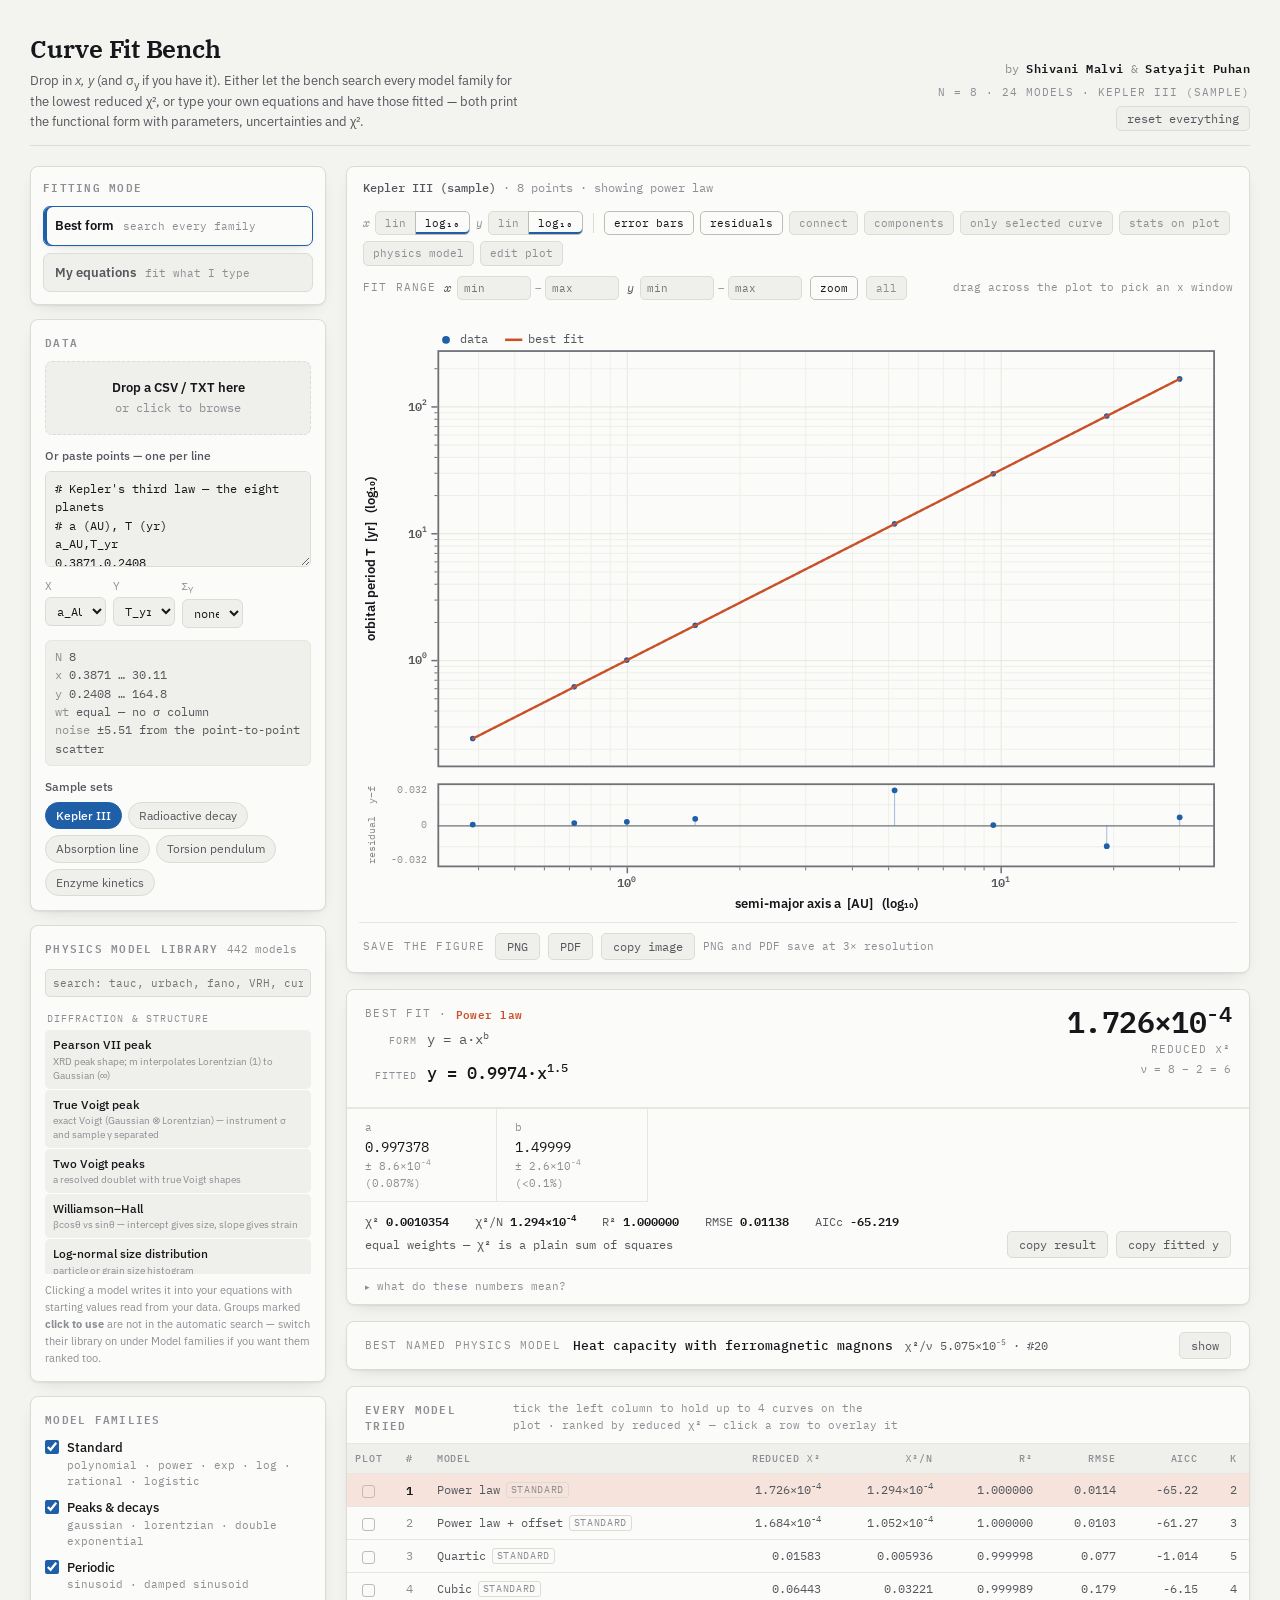
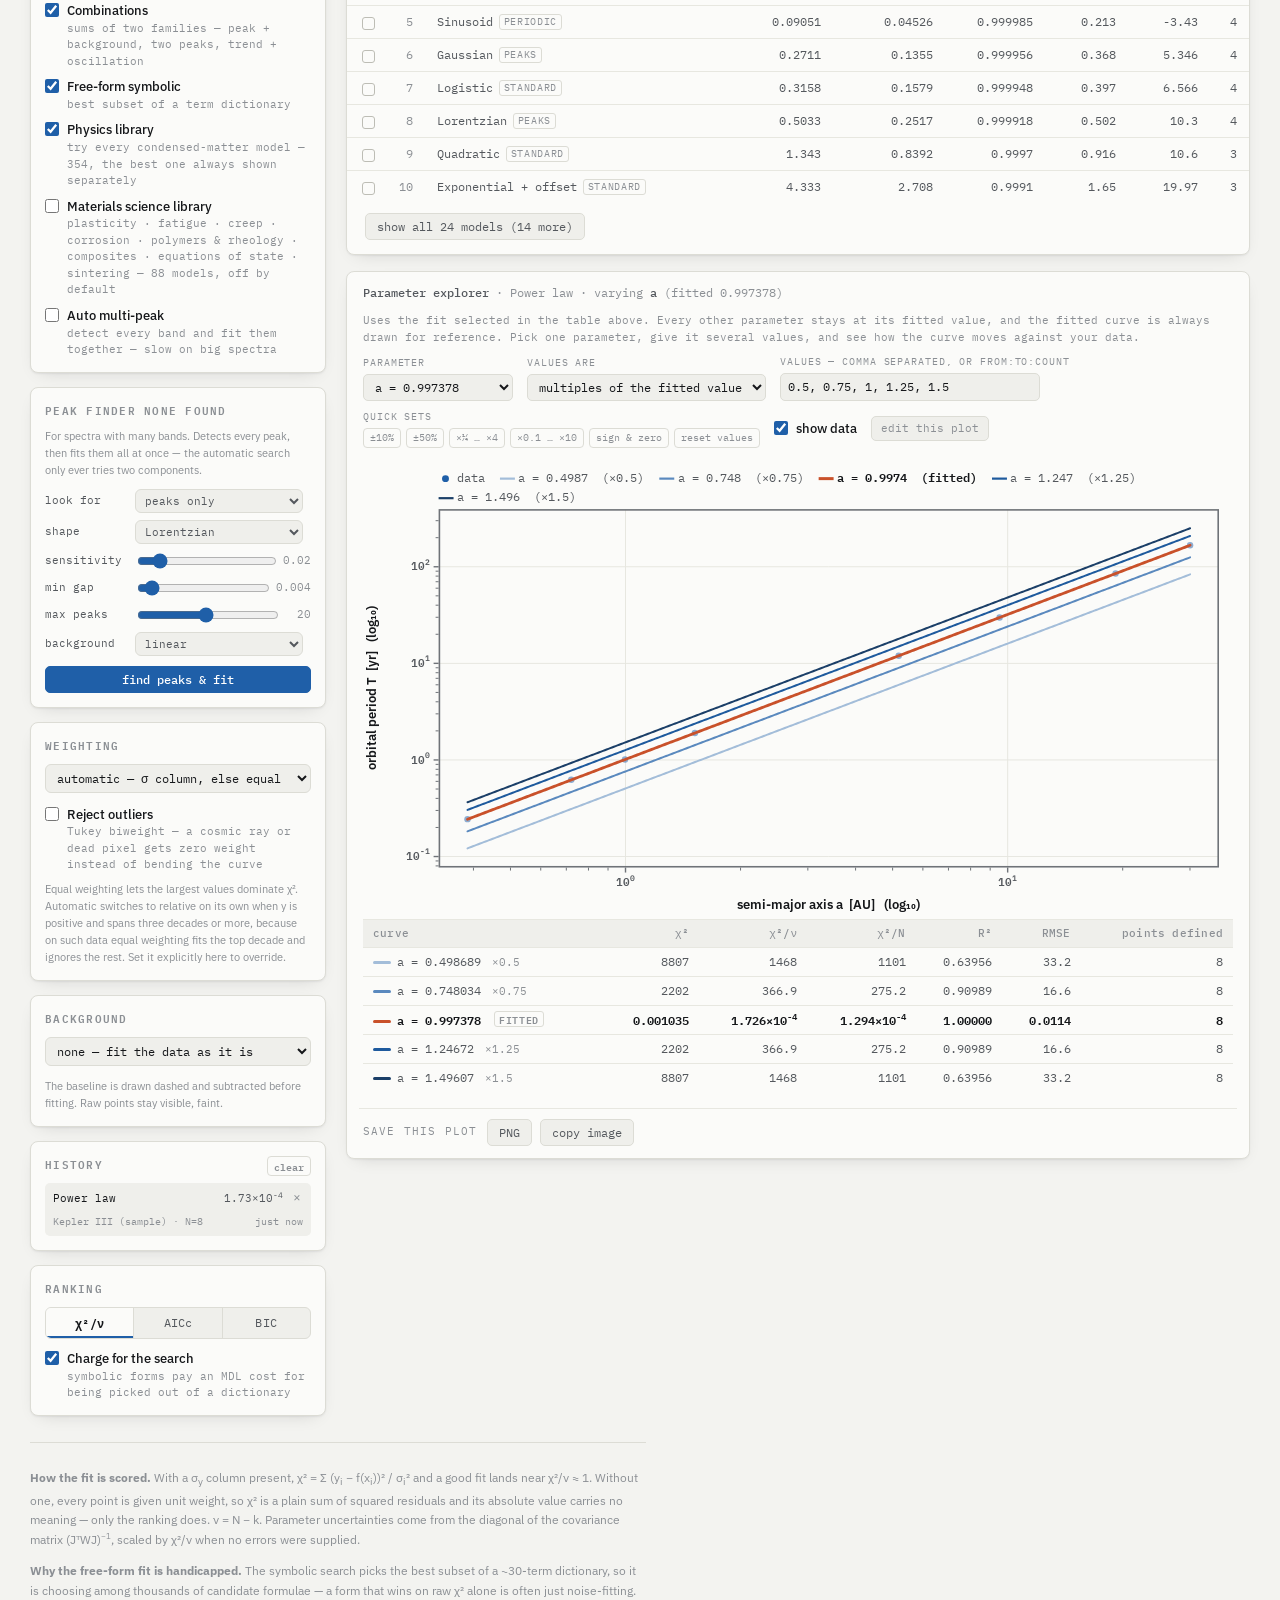
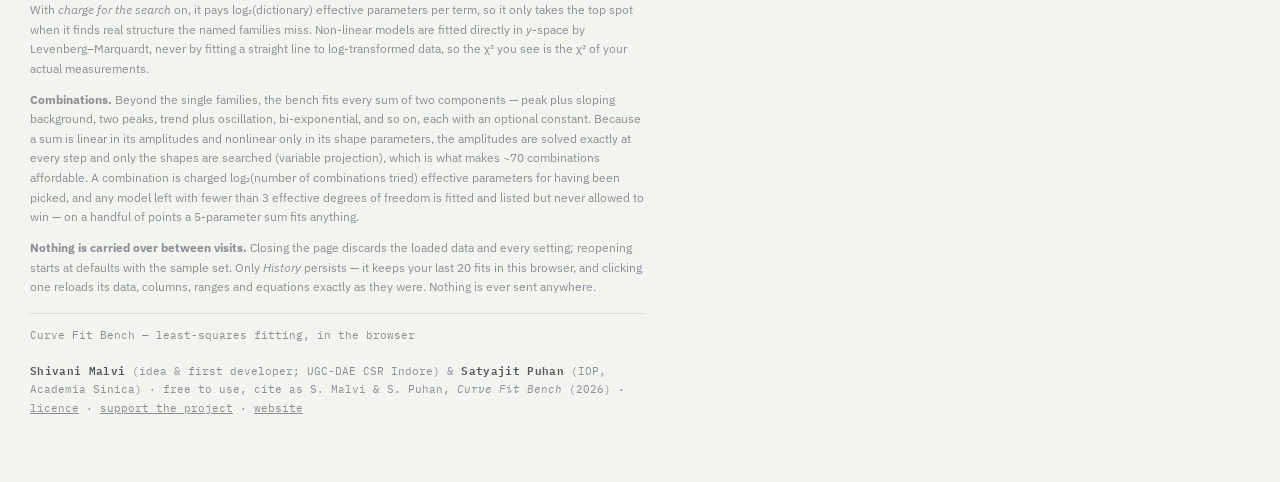
==== commit adf279a3: "Developer credit at the top, remove source links, add how-it-works, fields, sharing and SEO Co-Autho" ====
--- a/app/index.html
+++ b/app/index.html
@@ -12,7 +12,7 @@
   "S. Malvi and S. Puhan, Curve Fit Bench (2026)". You may not modify it, incorporate any
   part of it into other work, redistribute or host copies of it, or sell it
   without written permission. Full terms:
-  https://github.com/satyajitpuhan/curve-fit-bench/blob/main/LICENSE
+  https://curvefitbench.github.io/about.html#licence
 
   Removing or altering this notice is a breach of the licence.
   Permission requests: puhansatyajit@gmail.com
@@ -27,8 +27,8 @@
 <link rel="icon" href="data:image/svg+xml,%3Csvg%20xmlns%3D%27http%3A//www.w3.org/2000/svg%27%20viewBox%3D%270%200%2064%2064%27%3E%3Crect%20width%3D%2764%27%20height%3D%2764%27%20rx%3D%2714%27%20fill%3D%27%2315171a%27/%3E%3Cpath%20d%3D%27M10%2050%20C%2024%2048%2C%2030%2014%2C%2054%2012%27%20fill%3D%27none%27%20stroke%3D%27%23ef7c4d%27%20stroke-width%3D%274.5%27%20stroke-linecap%3D%27round%27/%3E%3Cg%20fill%3D%27%2363a2ea%27%3E%3Ccircle%20cx%3D%2714%27%20cy%3D%2747%27%20r%3D%273.6%27/%3E%3Ccircle%20cx%3D%2724%27%20cy%3D%2742%27%20r%3D%273.6%27/%3E%3Ccircle%20cx%3D%2731%27%20cy%3D%2730%27%20r%3D%273.6%27/%3E%3Ccircle%20cx%3D%2740%27%20cy%3D%2719%27%20r%3D%273.6%27/%3E%3Ccircle%20cx%3D%2751%27%20cy%3D%2714%27%20r%3D%273.6%27/%3E%3C/g%3E%3C/svg%3E">
 <meta property="og:title" content="Curve Fit Bench">
 <meta property="og:description" content="Least-squares curve fitting in the browser with 440+ condensed-matter and materials-science models. Nothing to install.">
-<meta property="og:image" content="https://satyajitpuhan.github.io/curve-fit-bench/docs/images/social-preview.png">
-<meta property="og:url" content="https://satyajitpuhan.github.io/curve-fit-bench/">
+<meta property="og:image" content="https://curvefitbench.github.io/assets/img/complex-fit.png">
+<meta property="og:url" content="https://curvefitbench.github.io/app/">
 <meta name="twitter:card" content="summary_large_image">
 </head>
 <body>
@@ -1197,7 +1197,7 @@
     <p><strong>Nothing is carried over between visits.</strong> Closing the page discards the loaded data and every setting; reopening starts at defaults with the sample set. Only <em>History</em> persists — it keeps your last 20 fits in this browser, and clicking one reloads its data, columns, ranges and equations exactly as they were. Nothing is ever sent anywhere.</p>
     <div class="credit">
       <span>Curve Fit Bench — least-squares fitting, in the browser</span>
-      <span><b>Shivani Malvi</b> (idea &amp; first developer; UGC-DAE CSR Indore) &amp; <b>Satyajit Puhan</b> (IOP, Academia Sinica) · free to use, cite as S. Malvi &amp; S. Puhan, <i>Curve Fit Bench</i> (2026) · <a href="https://github.com/satyajitpuhan/curve-fit-bench" style="color:inherit">licence &amp; source</a> · <a href="https://github.com/satyajitpuhan/curve-fit-bench#support-the-project" style="color:inherit">support the project</a></span>
+      <span><b>Shivani Malvi</b> (idea &amp; first developer; UGC-DAE CSR Indore) &amp; <b>Satyajit Puhan</b> (IOP, Academia Sinica) · free to use, cite as S. Malvi &amp; S. Puhan, <i>Curve Fit Bench</i> (2026) · <a href="../about.html#licence" style="color:inherit">licence</a> · <a href="../plans.html#sponsor" style="color:inherit">support the project</a> · <a href="../" style="color:inherit">website</a></span>
     </div>
   </footer>
 </div>
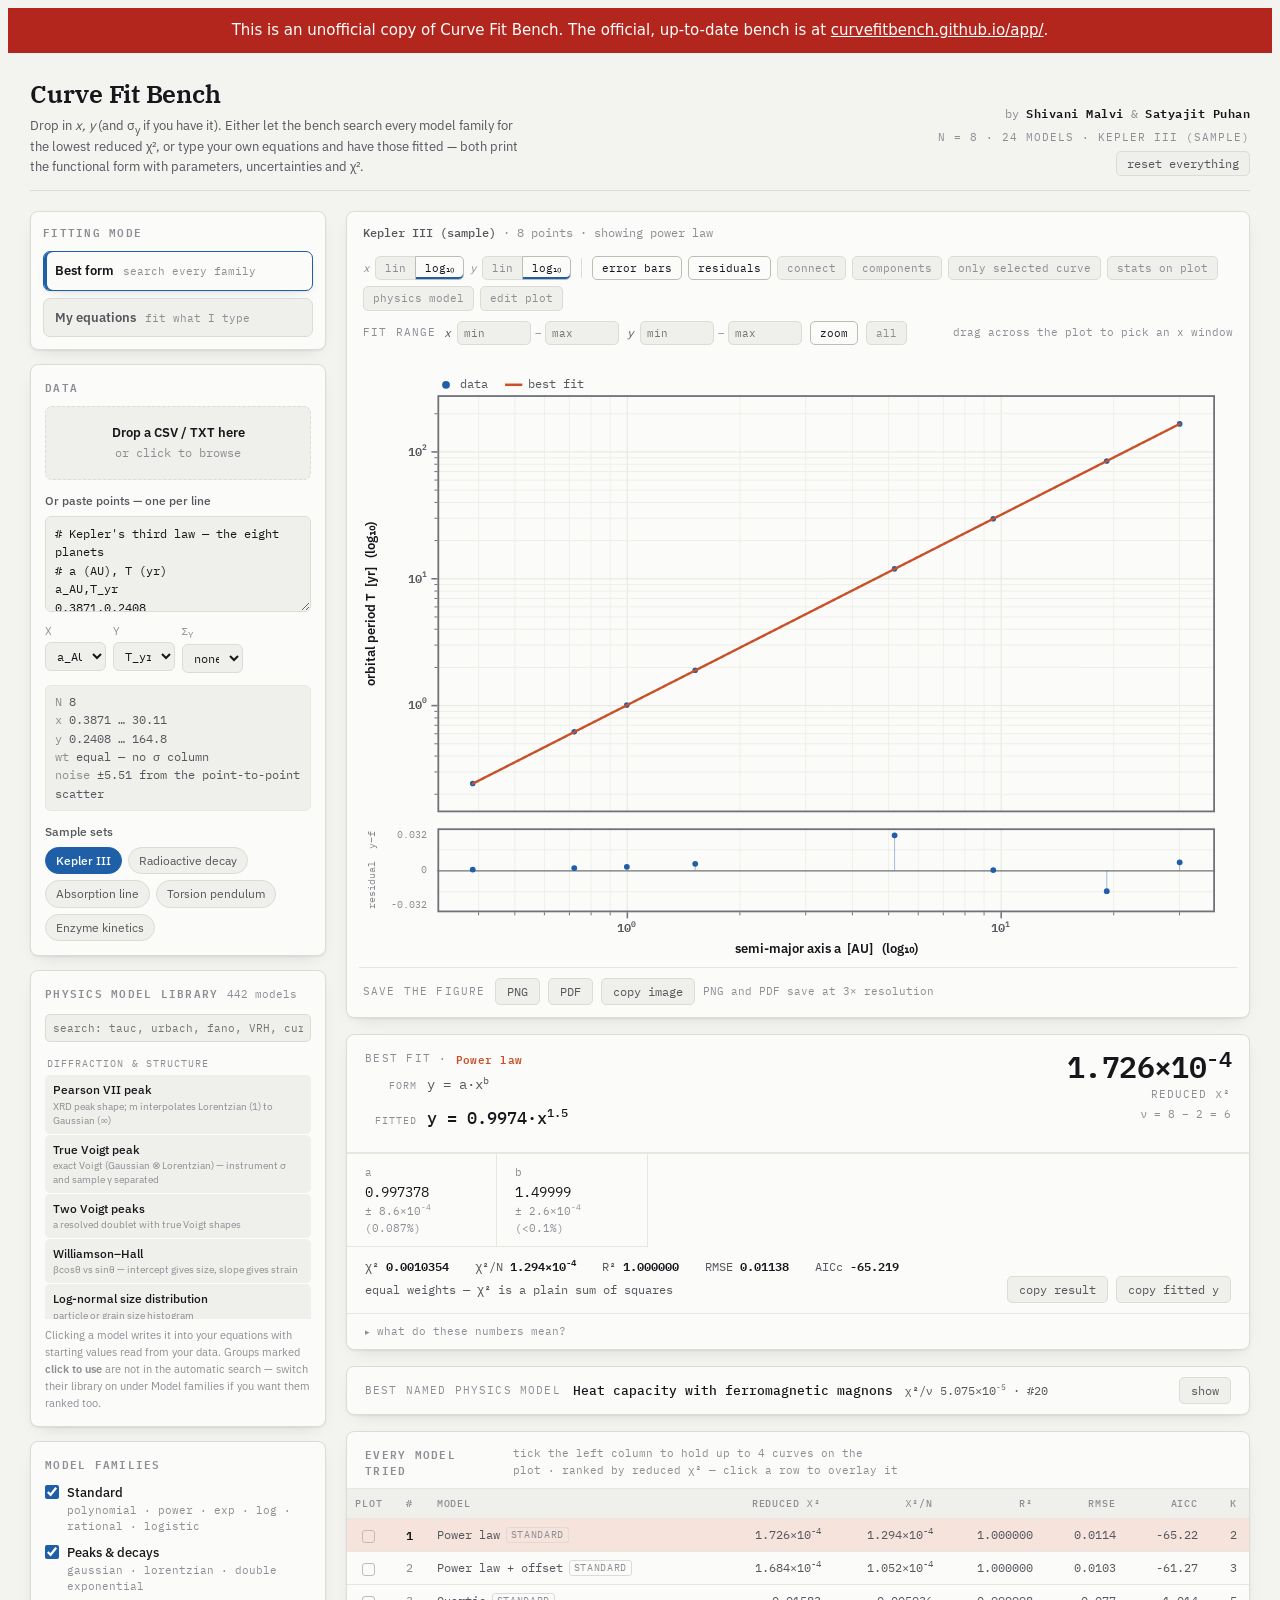
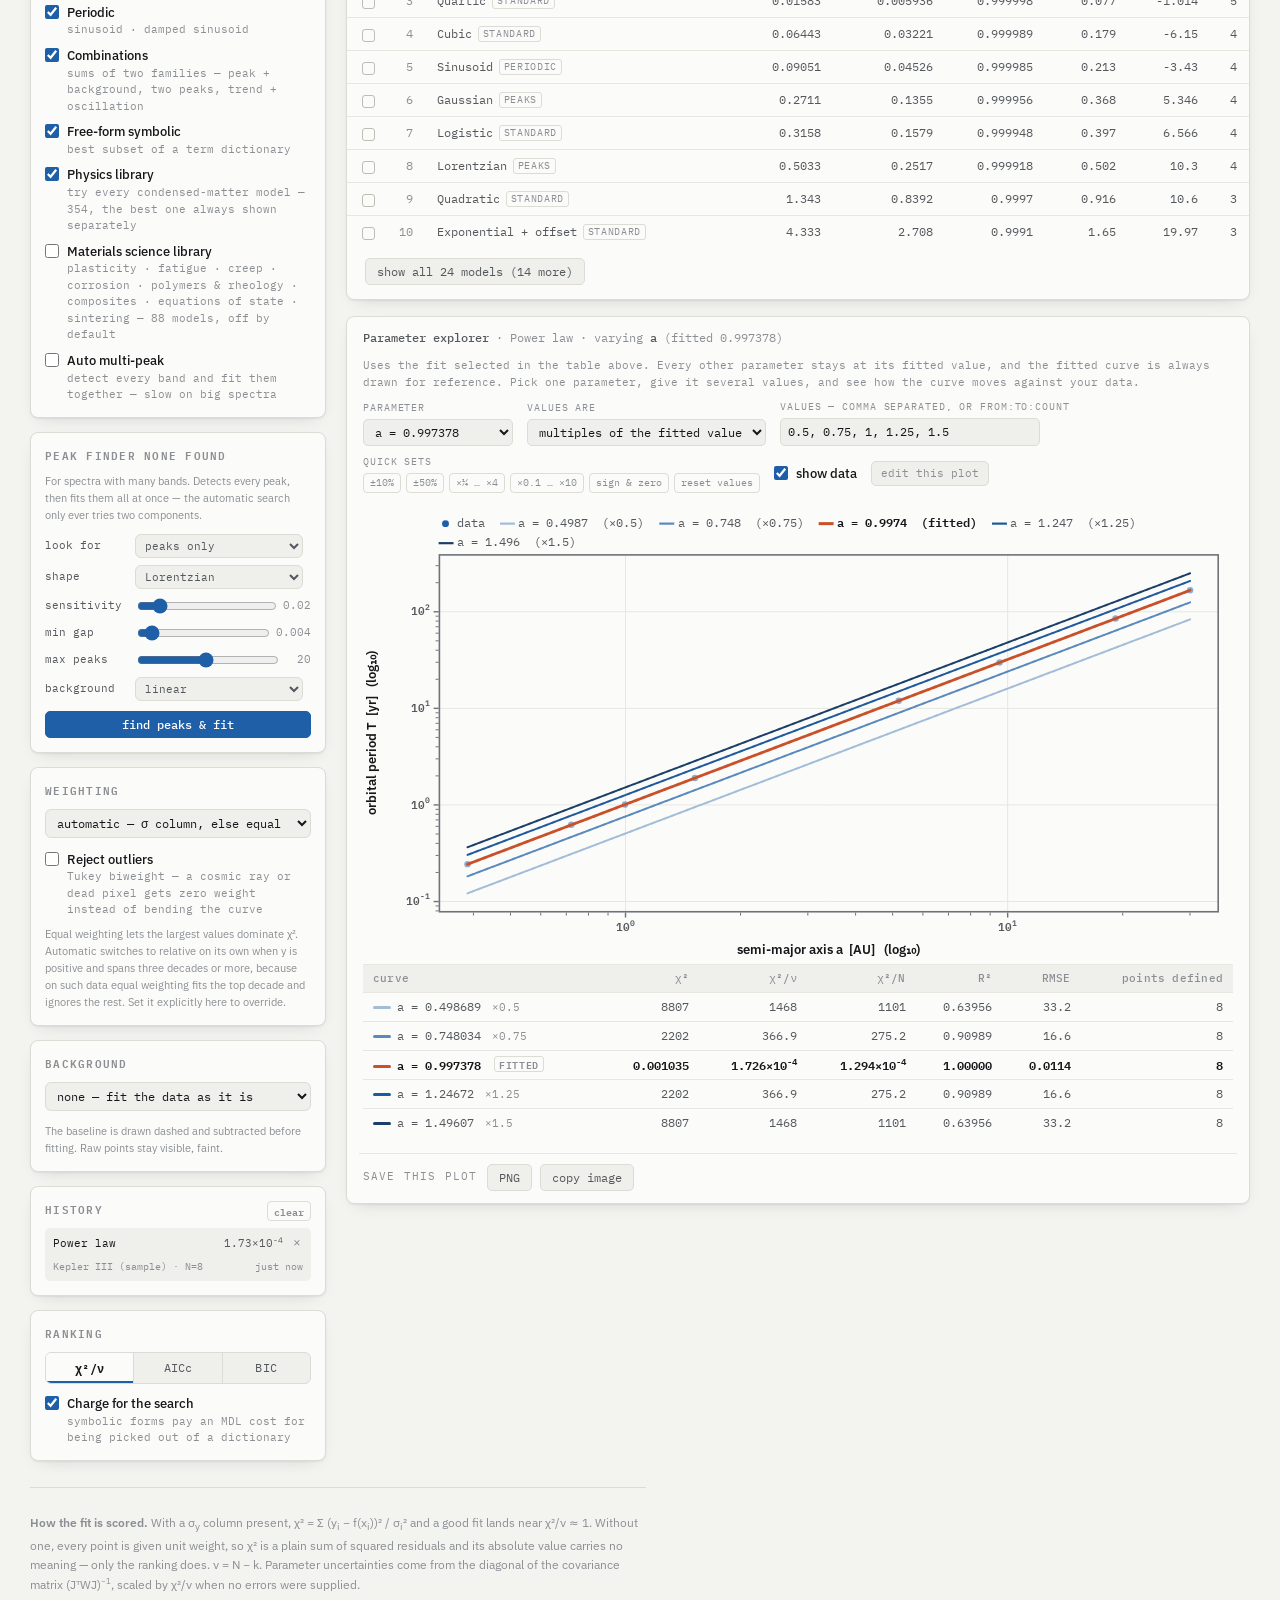
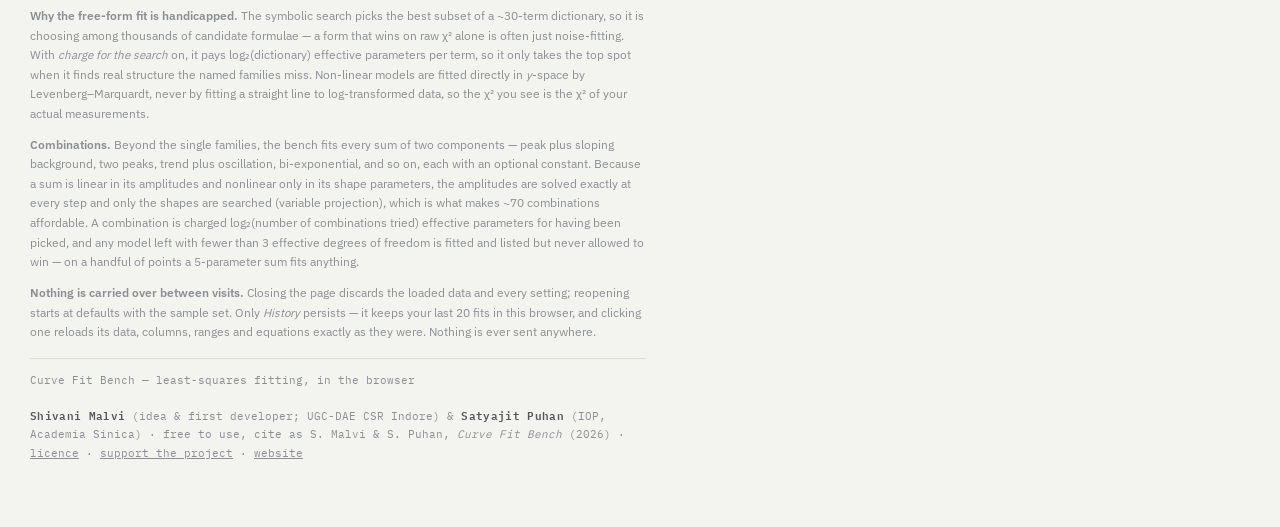
==== commit fec43ed9: "Security hardening: strict content policy, self-hosted fonts, frame and copy guards, security.txt Co" ====
--- a/app/index.html
+++ b/app/index.html
@@ -20,6 +20,8 @@
 <head>
 <meta charset="utf-8">
 <meta name="viewport" content="width=device-width, initial-scale=1">
+<meta http-equiv="Content-Security-Policy" content="default-src 'none'; script-src 'sha256-S9tGZ87/fOfjZ4HCrhvB4RHyNUd9Lox5wQlXQcC8Kr4='; style-src 'self' 'unsafe-inline'; img-src 'self' data: blob:; font-src 'self'; connect-src 'none'; media-src 'none'; object-src 'none'; frame-src 'none'; worker-src 'none'; base-uri 'none'; form-action 'none'; upgrade-insecure-requests">
+<meta name="referrer" content="strict-origin-when-cross-origin">
 <meta name="copyright" content="Copyright (c) 2026 Satyajit Puhan (SIBI). Free to use; modification and redistribution require permission.">
 <meta name="description" content="Least-squares curve fitting in the browser: 440+ condensed-matter and materials-science models, automatic model selection, physical bounds, uncertainties and a parameter explorer.">
 
@@ -32,9 +34,7 @@
 <meta name="twitter:card" content="summary_large_image">
 </head>
 <body>
-<link rel="preconnect" href="https://fonts.googleapis.com">
-<link rel="preconnect" href="https://fonts.gstatic.com" crossorigin>
-<link rel="stylesheet" href="https://fonts.googleapis.com/css2?family=IBM+Plex+Mono:wght@400;500;600&family=IBM+Plex+Sans:wght@400;500;600&family=IBM+Plex+Serif:wght@500;600&display=swap">
+<link rel="stylesheet" href="../assets/fonts/app-fonts.css">
 
 <style>
 :root{
@@ -1203,6 +1203,29 @@
 </div>
 
 <script>
+/* Integrity guards: never render inside another site's frame; flag unofficial hosted copies. */
+(function () {
+  var OFFICIAL = 'curvefitbench.github.io';
+  var bar = function (html) {
+    var d = document.createElement('div');
+    d.setAttribute('role', 'alert');
+    d.style.cssText = 'background:#b3261e;color:#fff;padding:12px 16px;font:15px/1.4 system-ui,sans-serif;text-align:center';
+    d.innerHTML = html;
+    var put = function () { document.body.insertBefore(d, document.body.firstChild); };
+    if (document.body) put(); else document.addEventListener('DOMContentLoaded', put);
+    return d;
+  };
+  if (window.top !== window.self) {
+    document.documentElement.style.visibility = 'hidden';
+    var d = bar('Curve Fit Bench cannot be shown inside another website. <a style="color:#fff" href="https://' + OFFICIAL + '/app/" target="_top" rel="noopener noreferrer">Open the official bench</a>.');
+    d.style.visibility = 'visible';
+    throw new Error('Curve Fit Bench: refusing to run inside a frame');
+  }
+  var h = location.hostname;
+  if (/^https?:$/.test(location.protocol) && h !== OFFICIAL && h !== 'localhost' && h !== '127.0.0.1')
+    bar('This is an unofficial copy of Curve Fit Bench. The official, up-to-date bench is at <a style="color:#fff" href="https://' + OFFICIAL + '/app/">' + OFFICIAL + '/app/</a>.');
+})();
+
 /* ==========================================================================
    FITCORE — weighted least squares, Levenberg–Marquardt, dictionary search
    ========================================================================== */
--- a/assets/fonts/app-fonts.css
+++ b/assets/fonts/app-fonts.css
@@ -0,0 +1,181 @@
+/* Self-hosted fonts (SIL Open Font License): no requests to third parties. */
+/* latin-ext */
+@font-face {
+  font-family: 'IBM Plex Mono';
+  font-style: normal;
+  font-weight: 400;
+  font-display: swap;
+  src: url(IBMPlexMono-400-latin-ext-7f25d9.woff2) format('woff2');
+  unicode-range: U+0100-02BA, U+02BD-02C5, U+02C7-02CC, U+02CE-02D7, U+02DD-02FF, U+0304, U+0308, U+0329, U+1D00-1DBF, U+1E00-1E9F, U+1EF2-1EFF, U+2020, U+20A0-20AB, U+20AD-20C0, U+2113, U+2C60-2C7F, U+A720-A7FF;
+}
+/* latin */
+@font-face {
+  font-family: 'IBM Plex Mono';
+  font-style: normal;
+  font-weight: 400;
+  font-display: swap;
+  src: url(IBMPlexMono-400-latin-d196e8.woff2) format('woff2');
+  unicode-range: U+0000-00FF, U+0131, U+0152-0153, U+02BB-02BC, U+02C6, U+02DA, U+02DC, U+0304, U+0308, U+0329, U+2000-206F, U+20AC, U+2122, U+2191, U+2193, U+2212, U+2215, U+FEFF, U+FFFD;
+}
+/* latin-ext */
+@font-face {
+  font-family: 'IBM Plex Mono';
+  font-style: normal;
+  font-weight: 500;
+  font-display: swap;
+  src: url(IBMPlexMono-500-latin-ext-b42080.woff2) format('woff2');
+  unicode-range: U+0100-02BA, U+02BD-02C5, U+02C7-02CC, U+02CE-02D7, U+02DD-02FF, U+0304, U+0308, U+0329, U+1D00-1DBF, U+1E00-1E9F, U+1EF2-1EFF, U+2020, U+20A0-20AB, U+20AD-20C0, U+2113, U+2C60-2C7F, U+A720-A7FF;
+}
+/* latin */
+@font-face {
+  font-family: 'IBM Plex Mono';
+  font-style: normal;
+  font-weight: 500;
+  font-display: swap;
+  src: url(IBMPlexMono-500-latin-a7544c.woff2) format('woff2');
+  unicode-range: U+0000-00FF, U+0131, U+0152-0153, U+02BB-02BC, U+02C6, U+02DA, U+02DC, U+0304, U+0308, U+0329, U+2000-206F, U+20AC, U+2122, U+2191, U+2193, U+2212, U+2215, U+FEFF, U+FFFD;
+}
+/* latin-ext */
+@font-face {
+  font-family: 'IBM Plex Mono';
+  font-style: normal;
+  font-weight: 600;
+  font-display: swap;
+  src: url(IBMPlexMono-600-latin-ext-bf8910.woff2) format('woff2');
+  unicode-range: U+0100-02BA, U+02BD-02C5, U+02C7-02CC, U+02CE-02D7, U+02DD-02FF, U+0304, U+0308, U+0329, U+1D00-1DBF, U+1E00-1E9F, U+1EF2-1EFF, U+2020, U+20A0-20AB, U+20AD-20C0, U+2113, U+2C60-2C7F, U+A720-A7FF;
+}
+/* latin */
+@font-face {
+  font-family: 'IBM Plex Mono';
+  font-style: normal;
+  font-weight: 600;
+  font-display: swap;
+  src: url(IBMPlexMono-600-latin-9b8270.woff2) format('woff2');
+  unicode-range: U+0000-00FF, U+0131, U+0152-0153, U+02BB-02BC, U+02C6, U+02DA, U+02DC, U+0304, U+0308, U+0329, U+2000-206F, U+20AC, U+2122, U+2191, U+2193, U+2212, U+2215, U+FEFF, U+FFFD;
+}
+/* greek */
+@font-face {
+  font-family: 'IBM Plex Sans';
+  font-style: normal;
+  font-weight: 400;
+  font-stretch: 100%;
+  font-display: swap;
+  src: url(IBMPlexSans-400-greek-32a517.woff2) format('woff2');
+  unicode-range: U+0370-0377, U+037A-037F, U+0384-038A, U+038C, U+038E-03A1, U+03A3-03FF;
+}
+/* latin-ext */
+@font-face {
+  font-family: 'IBM Plex Sans';
+  font-style: normal;
+  font-weight: 400;
+  font-stretch: 100%;
+  font-display: swap;
+  src: url(IBMPlexSans-400-latin-ext-71c30c.woff2) format('woff2');
+  unicode-range: U+0100-02BA, U+02BD-02C5, U+02C7-02CC, U+02CE-02D7, U+02DD-02FF, U+0304, U+0308, U+0329, U+1D00-1DBF, U+1E00-1E9F, U+1EF2-1EFF, U+2020, U+20A0-20AB, U+20AD-20C0, U+2113, U+2C60-2C7F, U+A720-A7FF;
+}
+/* latin */
+@font-face {
+  font-family: 'IBM Plex Sans';
+  font-style: normal;
+  font-weight: 400;
+  font-stretch: 100%;
+  font-display: swap;
+  src: url(IBMPlexSans-400-latin-a68a20.woff2) format('woff2');
+  unicode-range: U+0000-00FF, U+0131, U+0152-0153, U+02BB-02BC, U+02C6, U+02DA, U+02DC, U+0304, U+0308, U+0329, U+2000-206F, U+20AC, U+2122, U+2191, U+2193, U+2212, U+2215, U+FEFF, U+FFFD;
+}
+/* greek */
+@font-face {
+  font-family: 'IBM Plex Sans';
+  font-style: normal;
+  font-weight: 500;
+  font-stretch: 100%;
+  font-display: swap;
+  src: url(IBMPlexSans-500-greek-32a517.woff2) format('woff2');
+  unicode-range: U+0370-0377, U+037A-037F, U+0384-038A, U+038C, U+038E-03A1, U+03A3-03FF;
+}
+/* latin-ext */
+@font-face {
+  font-family: 'IBM Plex Sans';
+  font-style: normal;
+  font-weight: 500;
+  font-stretch: 100%;
+  font-display: swap;
+  src: url(IBMPlexSans-500-latin-ext-71c30c.woff2) format('woff2');
+  unicode-range: U+0100-02BA, U+02BD-02C5, U+02C7-02CC, U+02CE-02D7, U+02DD-02FF, U+0304, U+0308, U+0329, U+1D00-1DBF, U+1E00-1E9F, U+1EF2-1EFF, U+2020, U+20A0-20AB, U+20AD-20C0, U+2113, U+2C60-2C7F, U+A720-A7FF;
+}
+/* latin */
+@font-face {
+  font-family: 'IBM Plex Sans';
+  font-style: normal;
+  font-weight: 500;
+  font-stretch: 100%;
+  font-display: swap;
+  src: url(IBMPlexSans-500-latin-a68a20.woff2) format('woff2');
+  unicode-range: U+0000-00FF, U+0131, U+0152-0153, U+02BB-02BC, U+02C6, U+02DA, U+02DC, U+0304, U+0308, U+0329, U+2000-206F, U+20AC, U+2122, U+2191, U+2193, U+2212, U+2215, U+FEFF, U+FFFD;
+}
+/* greek */
+@font-face {
+  font-family: 'IBM Plex Sans';
+  font-style: normal;
+  font-weight: 600;
+  font-stretch: 100%;
+  font-display: swap;
+  src: url(IBMPlexSans-600-greek-32a517.woff2) format('woff2');
+  unicode-range: U+0370-0377, U+037A-037F, U+0384-038A, U+038C, U+038E-03A1, U+03A3-03FF;
+}
+/* latin-ext */
+@font-face {
+  font-family: 'IBM Plex Sans';
+  font-style: normal;
+  font-weight: 600;
+  font-stretch: 100%;
+  font-display: swap;
+  src: url(IBMPlexSans-600-latin-ext-71c30c.woff2) format('woff2');
+  unicode-range: U+0100-02BA, U+02BD-02C5, U+02C7-02CC, U+02CE-02D7, U+02DD-02FF, U+0304, U+0308, U+0329, U+1D00-1DBF, U+1E00-1E9F, U+1EF2-1EFF, U+2020, U+20A0-20AB, U+20AD-20C0, U+2113, U+2C60-2C7F, U+A720-A7FF;
+}
+/* latin */
+@font-face {
+  font-family: 'IBM Plex Sans';
+  font-style: normal;
+  font-weight: 600;
+  font-stretch: 100%;
+  font-display: swap;
+  src: url(IBMPlexSans-600-latin-a68a20.woff2) format('woff2');
+  unicode-range: U+0000-00FF, U+0131, U+0152-0153, U+02BB-02BC, U+02C6, U+02DA, U+02DC, U+0304, U+0308, U+0329, U+2000-206F, U+20AC, U+2122, U+2191, U+2193, U+2212, U+2215, U+FEFF, U+FFFD;
+}
+/* latin-ext */
+@font-face {
+  font-family: 'IBM Plex Serif';
+  font-style: normal;
+  font-weight: 500;
+  font-display: swap;
+  src: url(IBMPlexSerif-500-latin-ext-a63a0a.woff2) format('woff2');
+  unicode-range: U+0100-02BA, U+02BD-02C5, U+02C7-02CC, U+02CE-02D7, U+02DD-02FF, U+0304, U+0308, U+0329, U+1D00-1DBF, U+1E00-1E9F, U+1EF2-1EFF, U+2020, U+20A0-20AB, U+20AD-20C0, U+2113, U+2C60-2C7F, U+A720-A7FF;
+}
+/* latin */
+@font-face {
+  font-family: 'IBM Plex Serif';
+  font-style: normal;
+  font-weight: 500;
+  font-display: swap;
+  src: url(IBMPlexSerif-500-latin-3eb70e.woff2) format('woff2');
+  unicode-range: U+0000-00FF, U+0131, U+0152-0153, U+02BB-02BC, U+02C6, U+02DA, U+02DC, U+0304, U+0308, U+0329, U+2000-206F, U+20AC, U+2122, U+2191, U+2193, U+2212, U+2215, U+FEFF, U+FFFD;
+}
+/* latin-ext */
+@font-face {
+  font-family: 'IBM Plex Serif';
+  font-style: normal;
+  font-weight: 600;
+  font-display: swap;
+  src: url(IBMPlexSerif-600-latin-ext-304888.woff2) format('woff2');
+  unicode-range: U+0100-02BA, U+02BD-02C5, U+02C7-02CC, U+02CE-02D7, U+02DD-02FF, U+0304, U+0308, U+0329, U+1D00-1DBF, U+1E00-1E9F, U+1EF2-1EFF, U+2020, U+20A0-20AB, U+20AD-20C0, U+2113, U+2C60-2C7F, U+A720-A7FF;
+}
+/* latin */
+@font-face {
+  font-family: 'IBM Plex Serif';
+  font-style: normal;
+  font-weight: 600;
+  font-display: swap;
+  src: url(IBMPlexSerif-600-latin-dadf61.woff2) format('woff2');
+  unicode-range: U+0000-00FF, U+0131, U+0152-0153, U+02BB-02BC, U+02C6, U+02DA, U+02DC, U+0304, U+0308, U+0329, U+2000-206F, U+20AC, U+2122, U+2191, U+2193, U+2212, U+2215, U+FEFF, U+FFFD;
+}
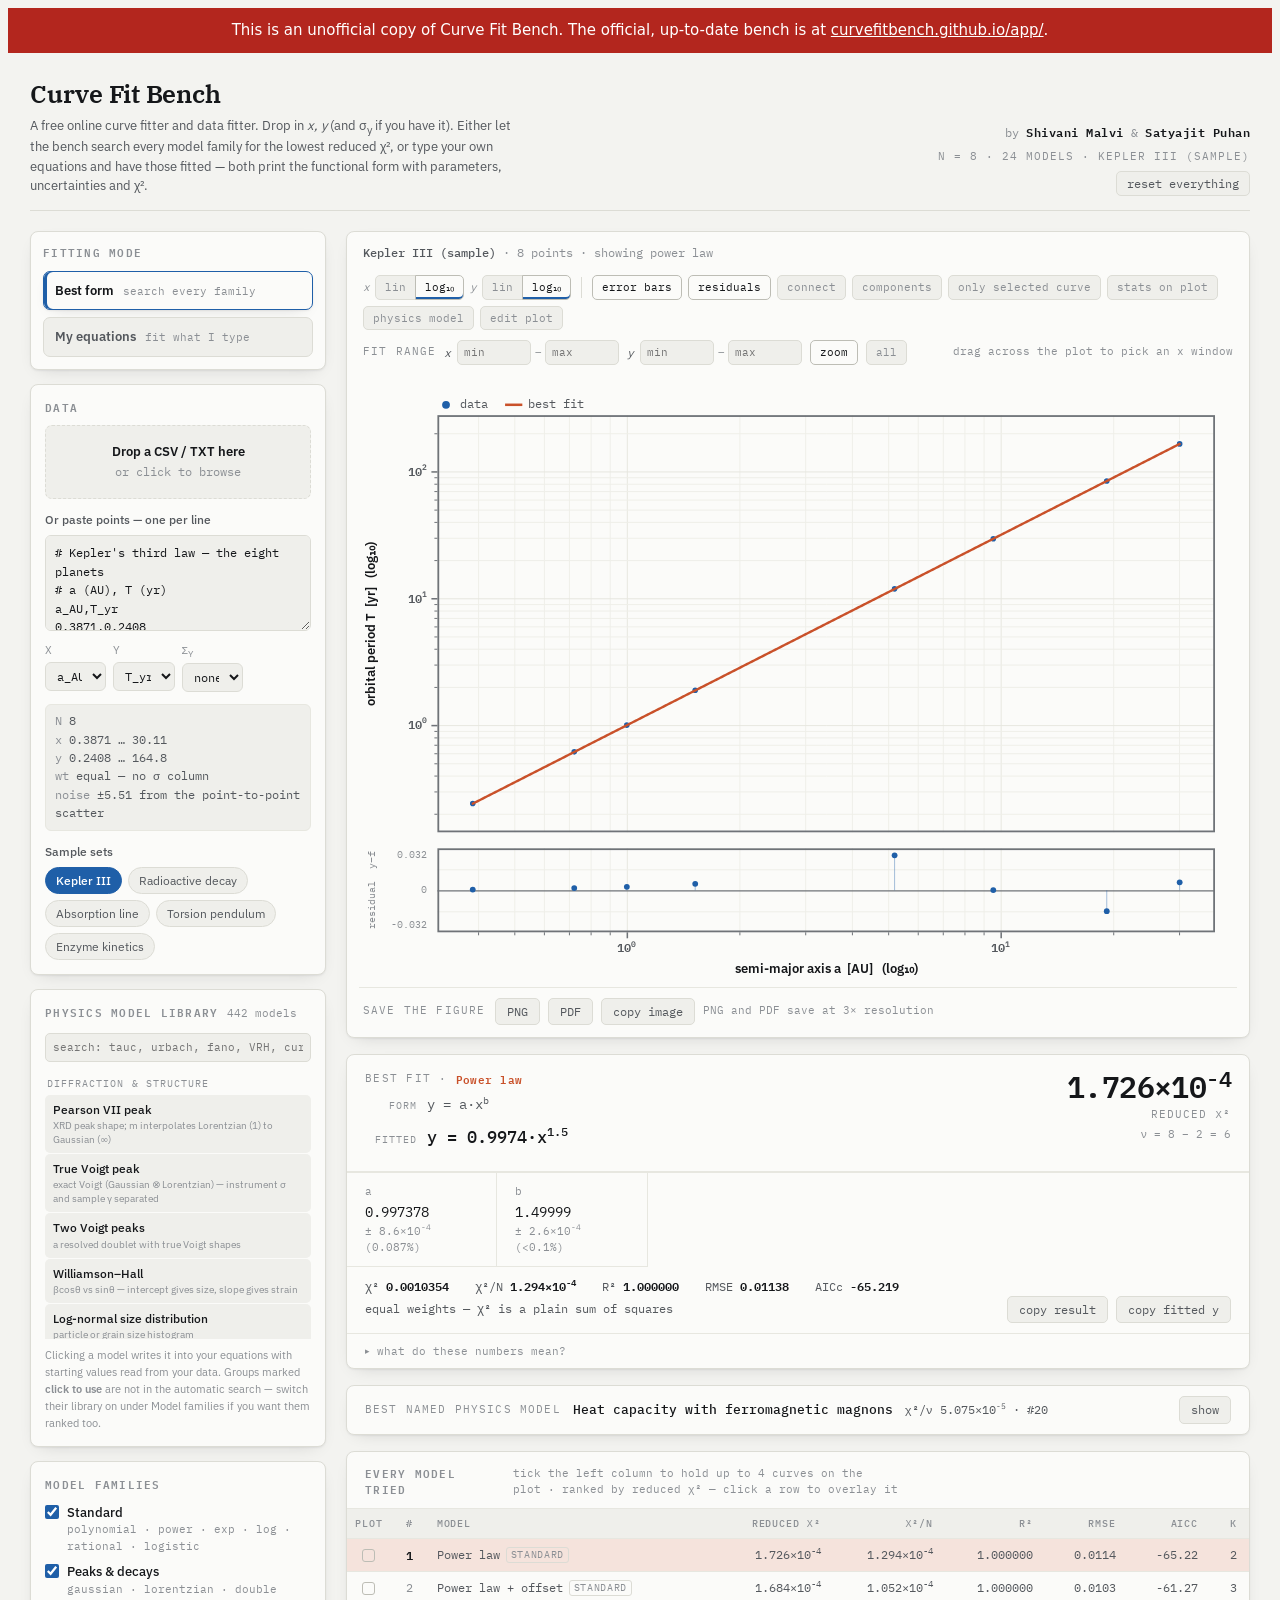
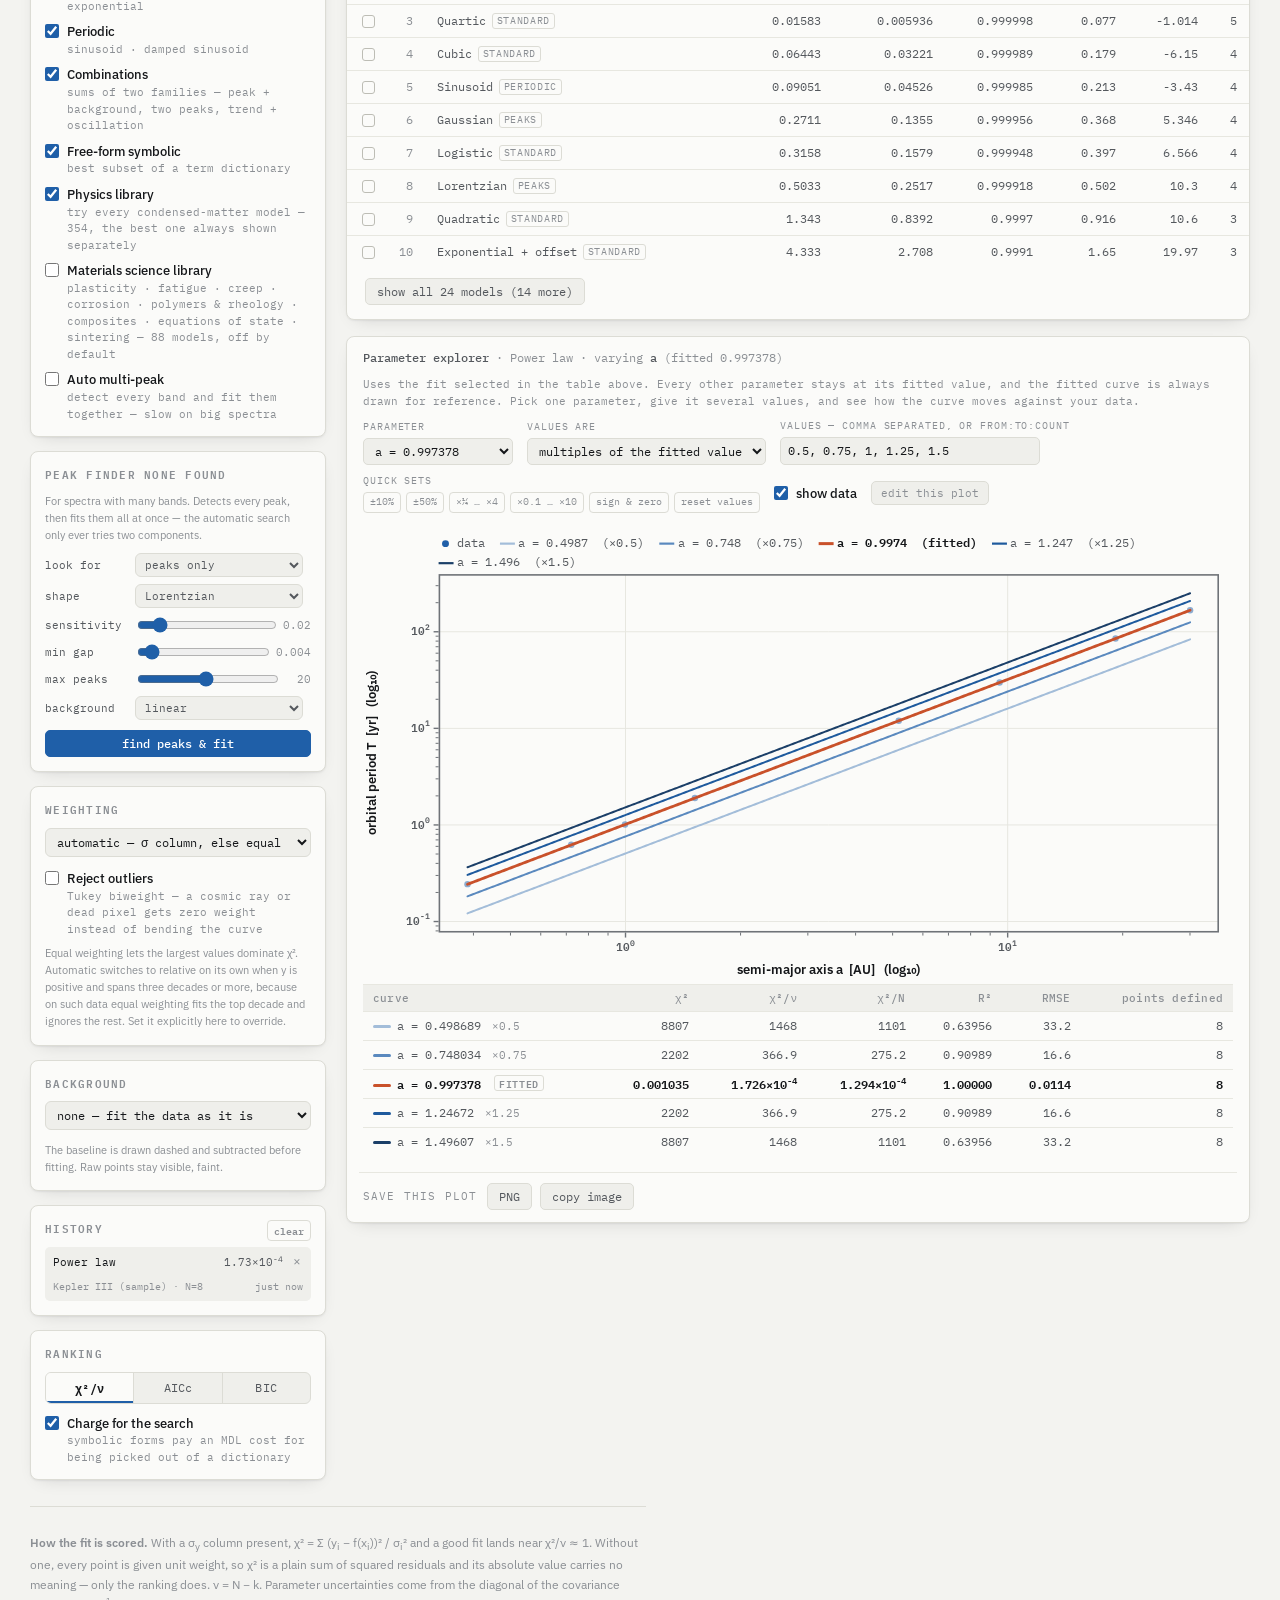
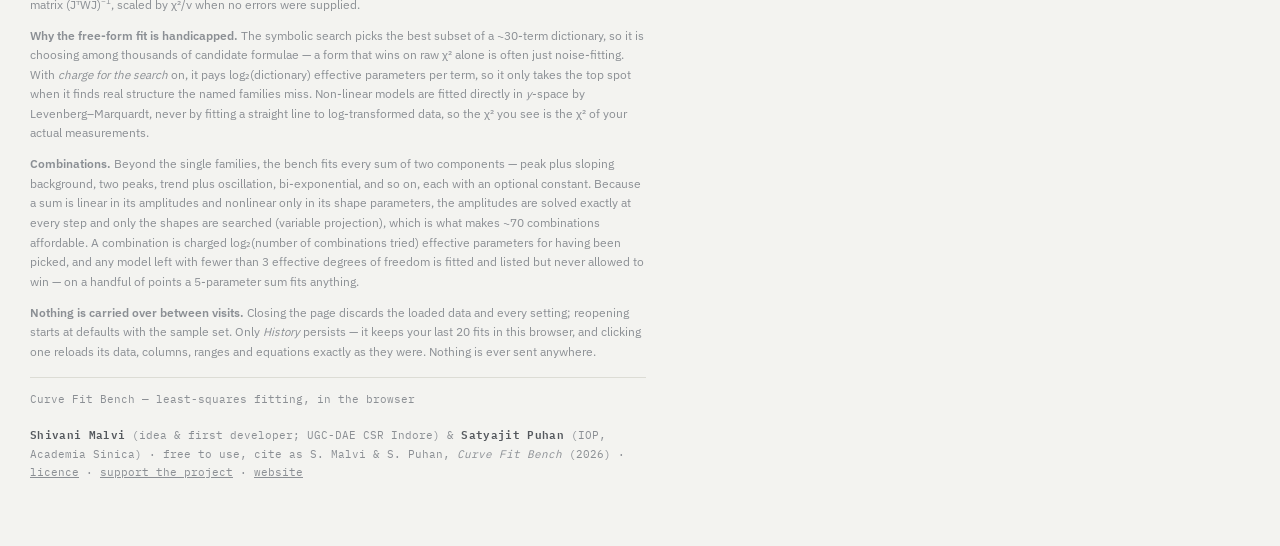
==== commit cef3563f: "Search: online curve fitter and data fitter in titles, descriptions and structured data; canonical a" ====
--- a/app/index.html
+++ b/app/index.html
@@ -23,12 +23,17 @@
 <meta http-equiv="Content-Security-Policy" content="default-src 'none'; script-src 'sha256-S9tGZ87/fOfjZ4HCrhvB4RHyNUd9Lox5wQlXQcC8Kr4='; style-src 'self' 'unsafe-inline'; img-src 'self' data: blob:; font-src 'self'; connect-src 'none'; media-src 'none'; object-src 'none'; frame-src 'none'; worker-src 'none'; base-uri 'none'; form-action 'none'; upgrade-insecure-requests">
 <meta name="referrer" content="strict-origin-when-cross-origin">
 <meta name="copyright" content="Copyright (c) 2026 Satyajit Puhan (SIBI). Free to use; modification and redistribution require permission.">
-<meta name="description" content="Least-squares curve fitting in the browser: 440+ condensed-matter and materials-science models, automatic model selection, physical bounds, uncertainties and a parameter explorer.">
-
-<title>Curve Fit Bench</title>
+<meta name="description" content="Free online data fitter and curve fitting tool: paste x, y data and fit 440+ physical models by nonlinear least squares, with automatic model selection, uncertainties and χ². Runs in your browser, nothing to install.">
+
+<title>Free Online Curve Fitter &amp; Data Fitter · Curve Fit Bench</title>
+<link rel="canonical" href="https://curvefitbench.github.io/app/">
+<meta name="keywords" content="data fitter, curve fitter, online curve fitting, online data fitting, fit data online, curve fitting tool, nonlinear regression, least squares fitting, free curve fitting software, physics data analysis">
+<script type="application/ld+json">{"@context": "https://schema.org", "@type": "WebApplication", "name": "Curve Fit Bench", "alternateName": ["Online curve fitter", "Online data fitter"], "url": "https://curvefitbench.github.io/app/", "applicationCategory": "ScientificApplication", "operatingSystem": "Any (web browser)", "isAccessibleForFree": true, "description": "Free in-browser curve and data fitting: nonlinear least squares with 440+ physical models, automatic model selection, parameter uncertainties and reduced χ².", "offers": {"@type": "Offer", "price": "0", "priceCurrency": "USD"}, "author": [{"@type": "Person", "name": "Shivani Malvi"}, {"@type": "Person", "name": "Satyajit Puhan"}]}</script>
 <link rel="icon" href="data:image/svg+xml,%3Csvg%20xmlns%3D%27http%3A//www.w3.org/2000/svg%27%20viewBox%3D%270%200%2064%2064%27%3E%3Crect%20width%3D%2764%27%20height%3D%2764%27%20rx%3D%2714%27%20fill%3D%27%2315171a%27/%3E%3Cpath%20d%3D%27M10%2050%20C%2024%2048%2C%2030%2014%2C%2054%2012%27%20fill%3D%27none%27%20stroke%3D%27%23ef7c4d%27%20stroke-width%3D%274.5%27%20stroke-linecap%3D%27round%27/%3E%3Cg%20fill%3D%27%2363a2ea%27%3E%3Ccircle%20cx%3D%2714%27%20cy%3D%2747%27%20r%3D%273.6%27/%3E%3Ccircle%20cx%3D%2724%27%20cy%3D%2742%27%20r%3D%273.6%27/%3E%3Ccircle%20cx%3D%2731%27%20cy%3D%2730%27%20r%3D%273.6%27/%3E%3Ccircle%20cx%3D%2740%27%20cy%3D%2719%27%20r%3D%273.6%27/%3E%3Ccircle%20cx%3D%2751%27%20cy%3D%2714%27%20r%3D%273.6%27/%3E%3C/g%3E%3C/svg%3E">
-<meta property="og:title" content="Curve Fit Bench">
-<meta property="og:description" content="Least-squares curve fitting in the browser with 440+ condensed-matter and materials-science models. Nothing to install.">
+<meta property="og:type" content="website">
+<meta property="og:site_name" content="Curve Fit Bench">
+<meta property="og:title" content="Free Online Curve Fitter &amp; Data Fitter · Curve Fit Bench">
+<meta property="og:description" content="Free online curve fitter and data fitter: fit your x, y data to 440+ physical models in the browser. Nothing to install.">
 <meta property="og:image" content="https://curvefitbench.github.io/assets/img/complex-fit.png">
 <meta property="og:url" content="https://curvefitbench.github.io/app/">
 <meta name="twitter:card" content="summary_large_image">
@@ -691,7 +696,7 @@
   <header class="masthead">
     <div class="brand">
       <h1>Curve Fit Bench</h1>
-      <p>Drop in <em>x, y</em> (and σ<sub>y</sub> if you have it). Either let the bench search every model family for the lowest reduced χ², or type your own equations and have those fitted — both print the functional form with parameters, uncertainties and χ².</p>
+      <p>A free online curve fitter and data fitter. Drop in <em>x, y</em> (and σ<sub>y</sub> if you have it). Either let the bench search every model family for the lowest reduced χ², or type your own equations and have those fitted — both print the functional form with parameters, uncertainties and χ².</p>
     </div>
     <div class="mast-right">
       <div class="credit-top">by <b>Shivani Malvi</b> &amp; <b>Satyajit Puhan</b></div>
